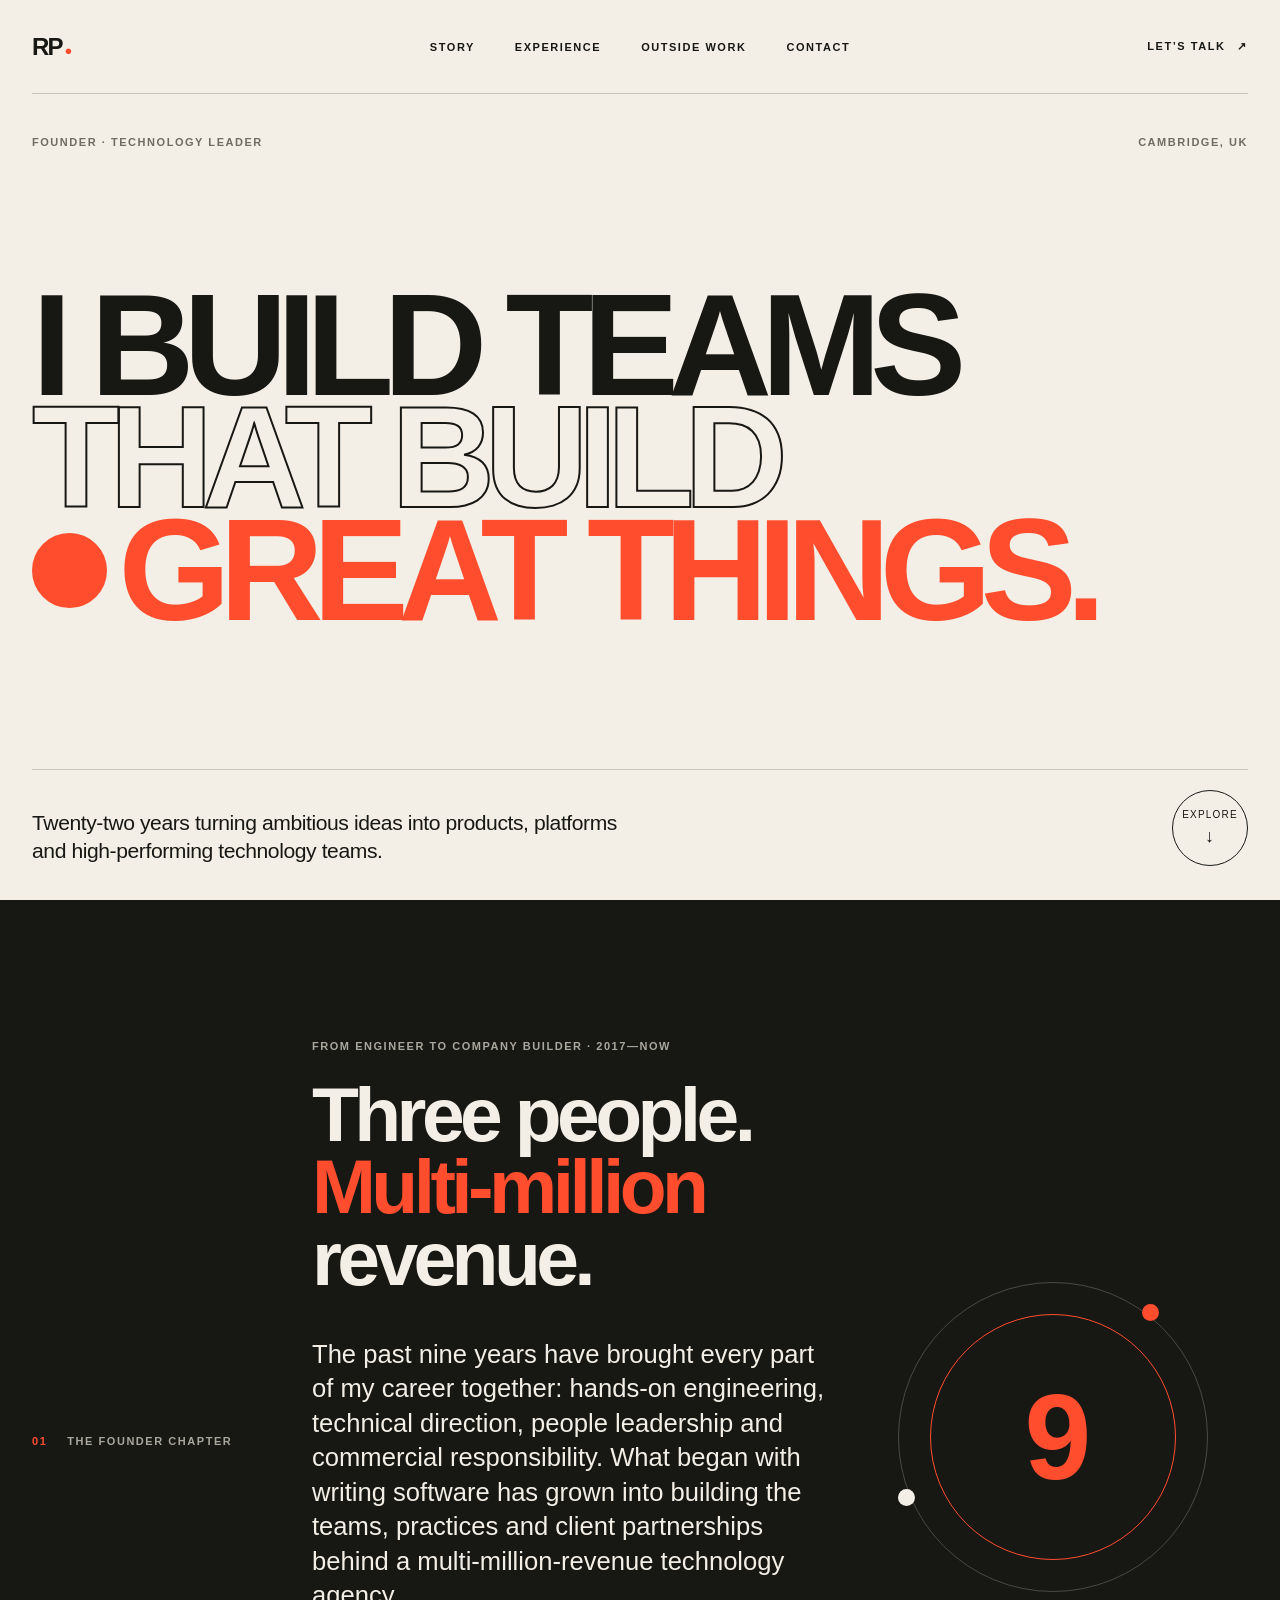
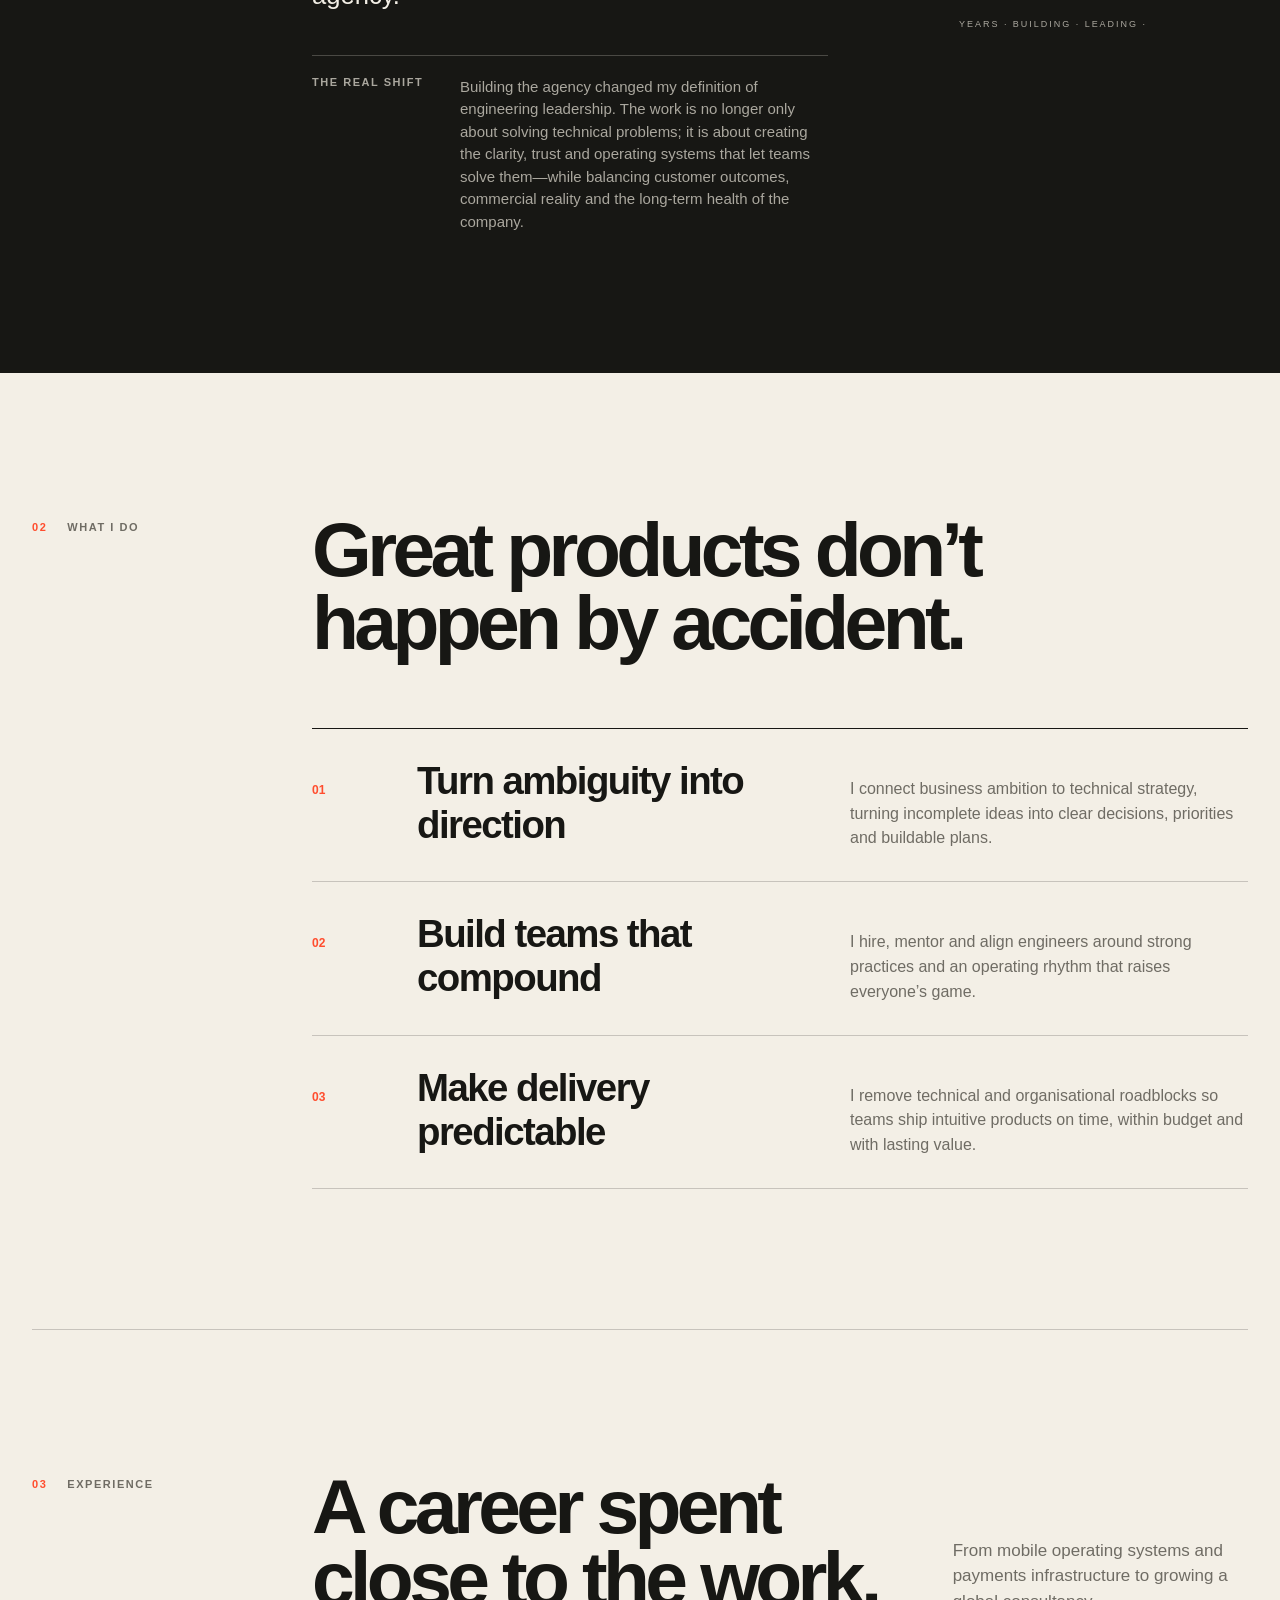
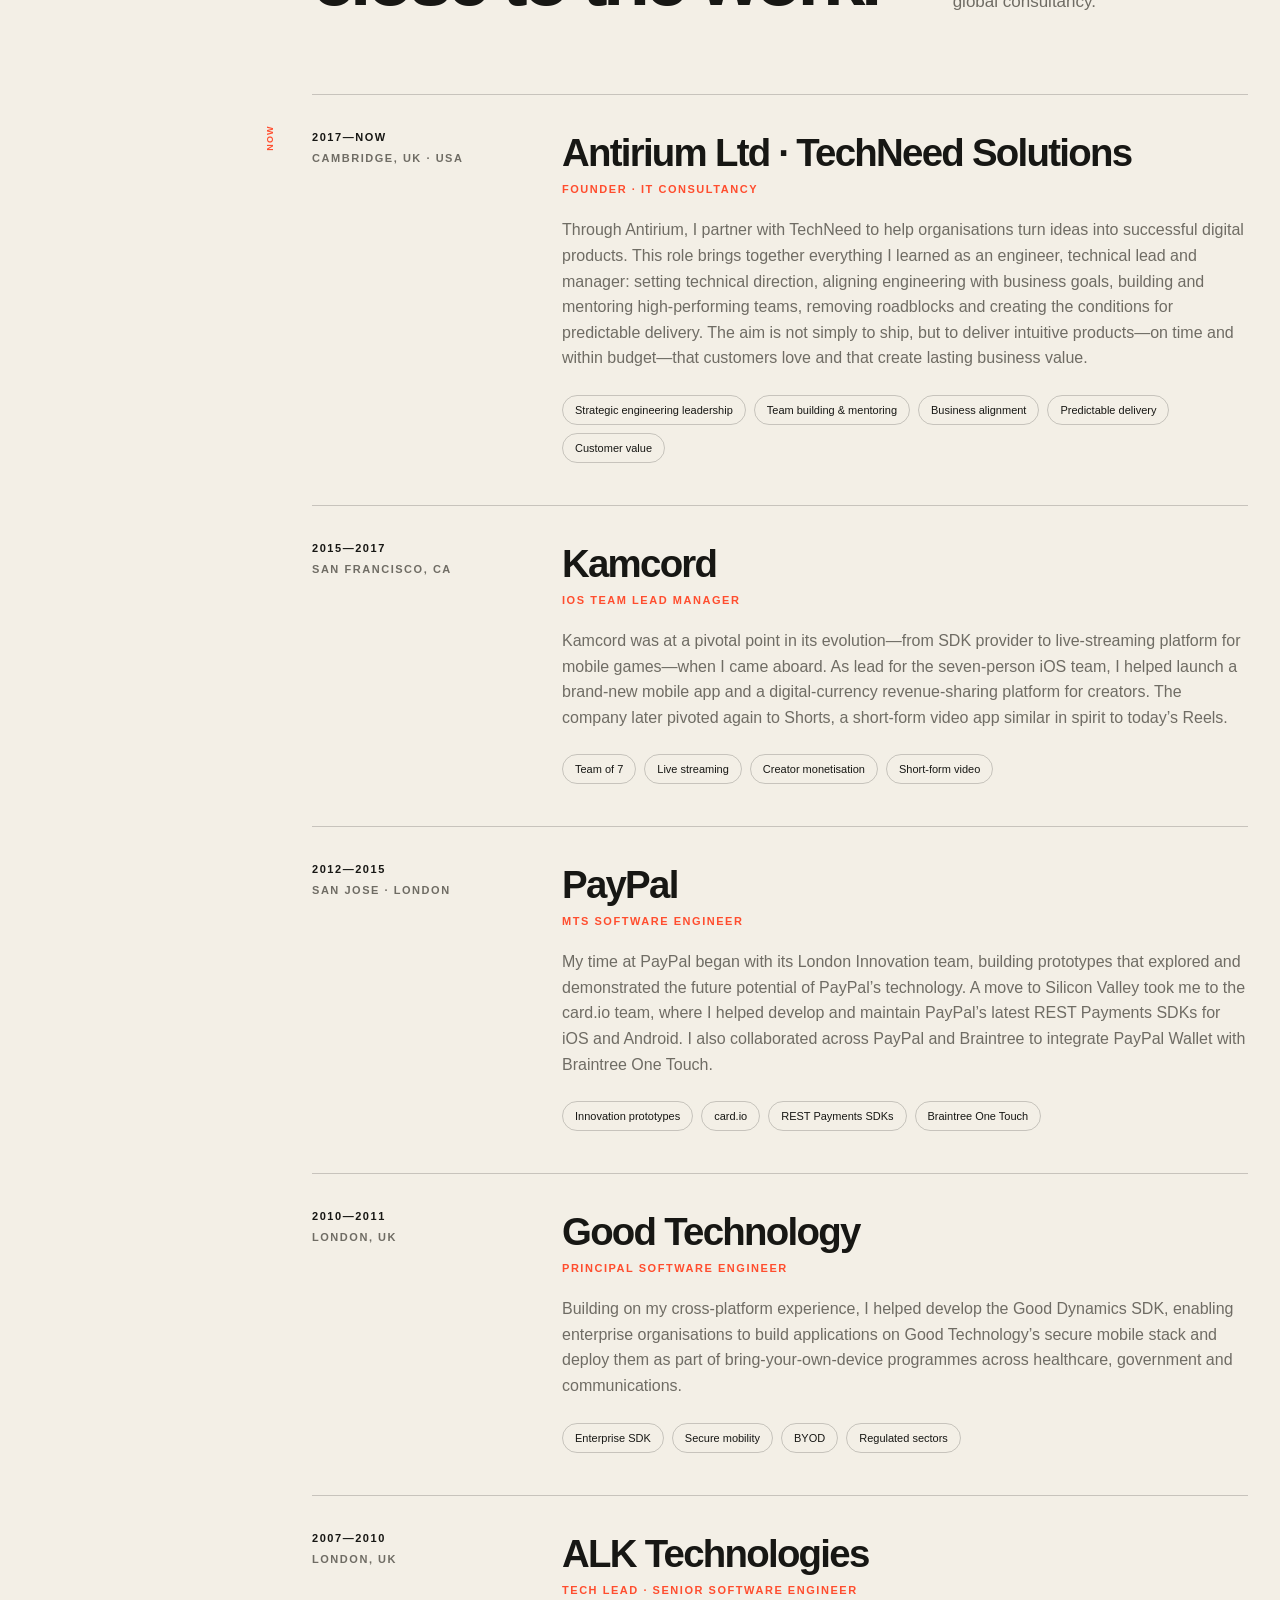
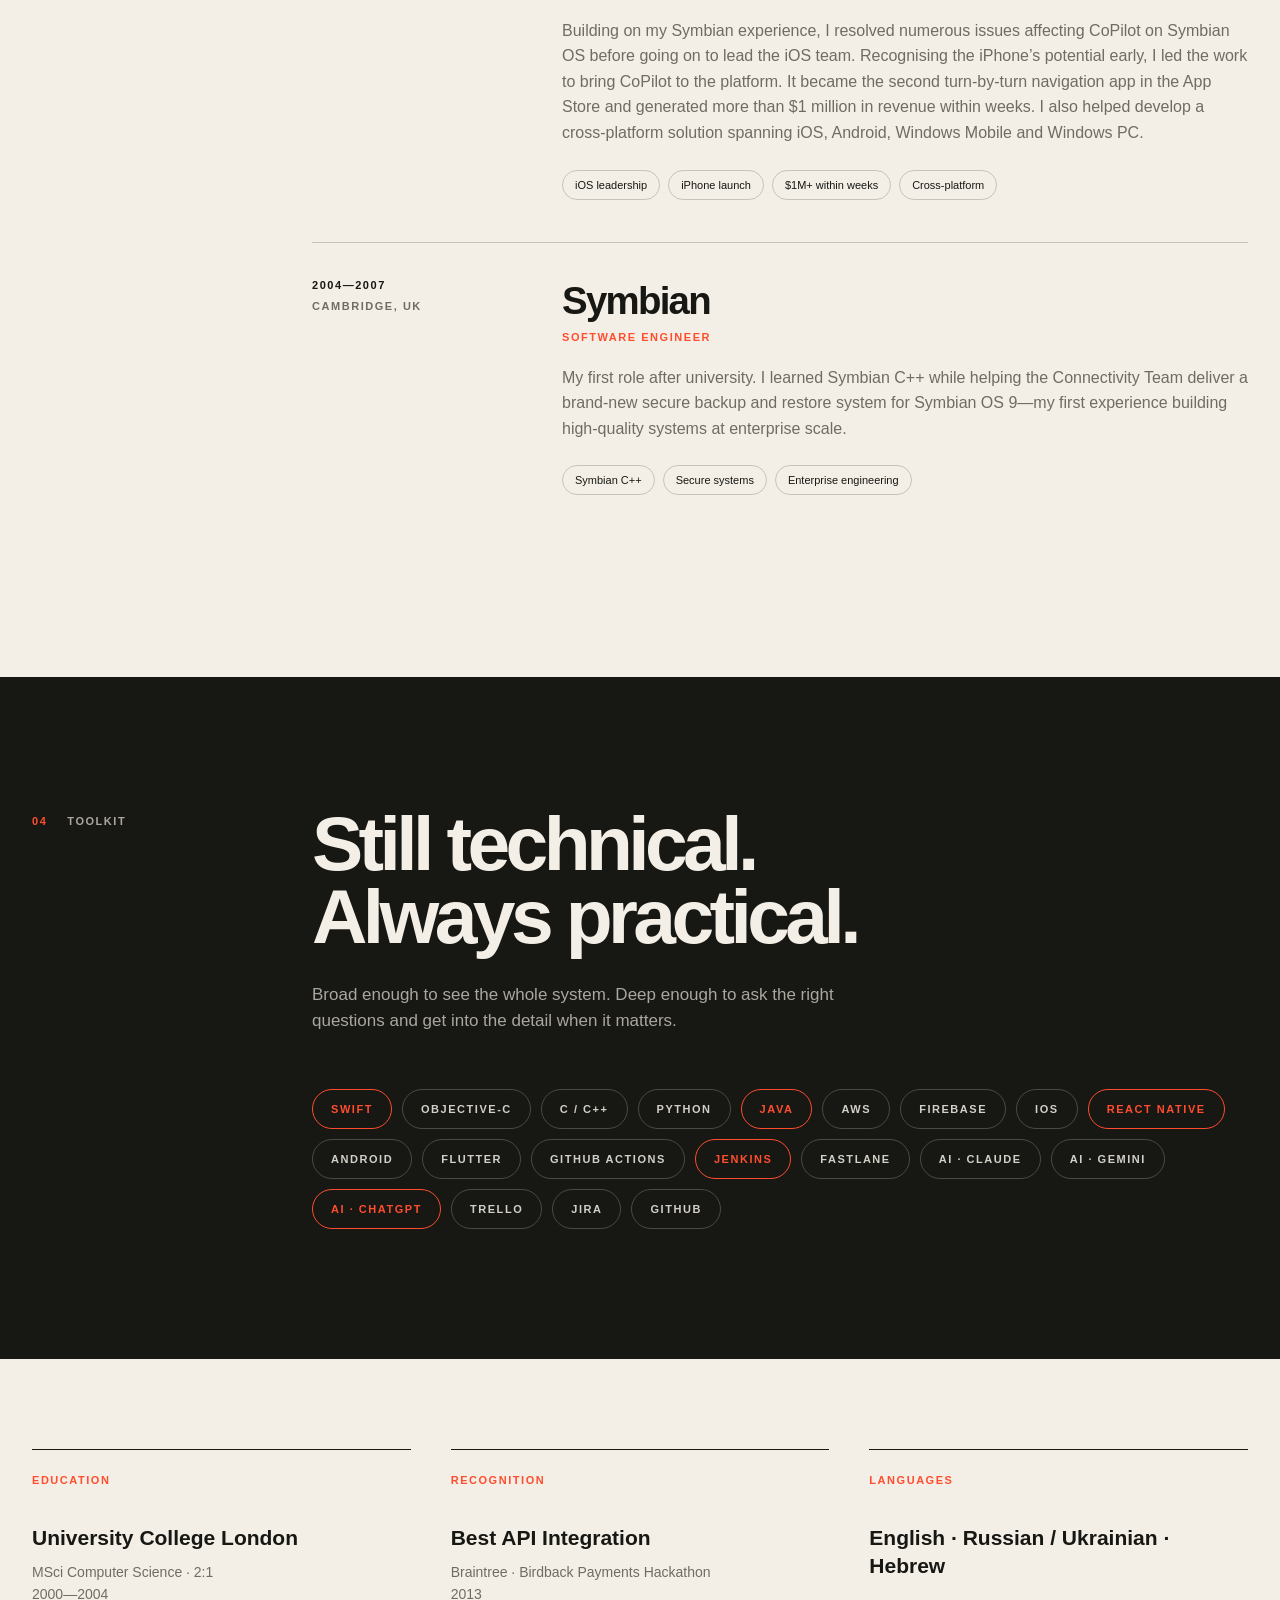
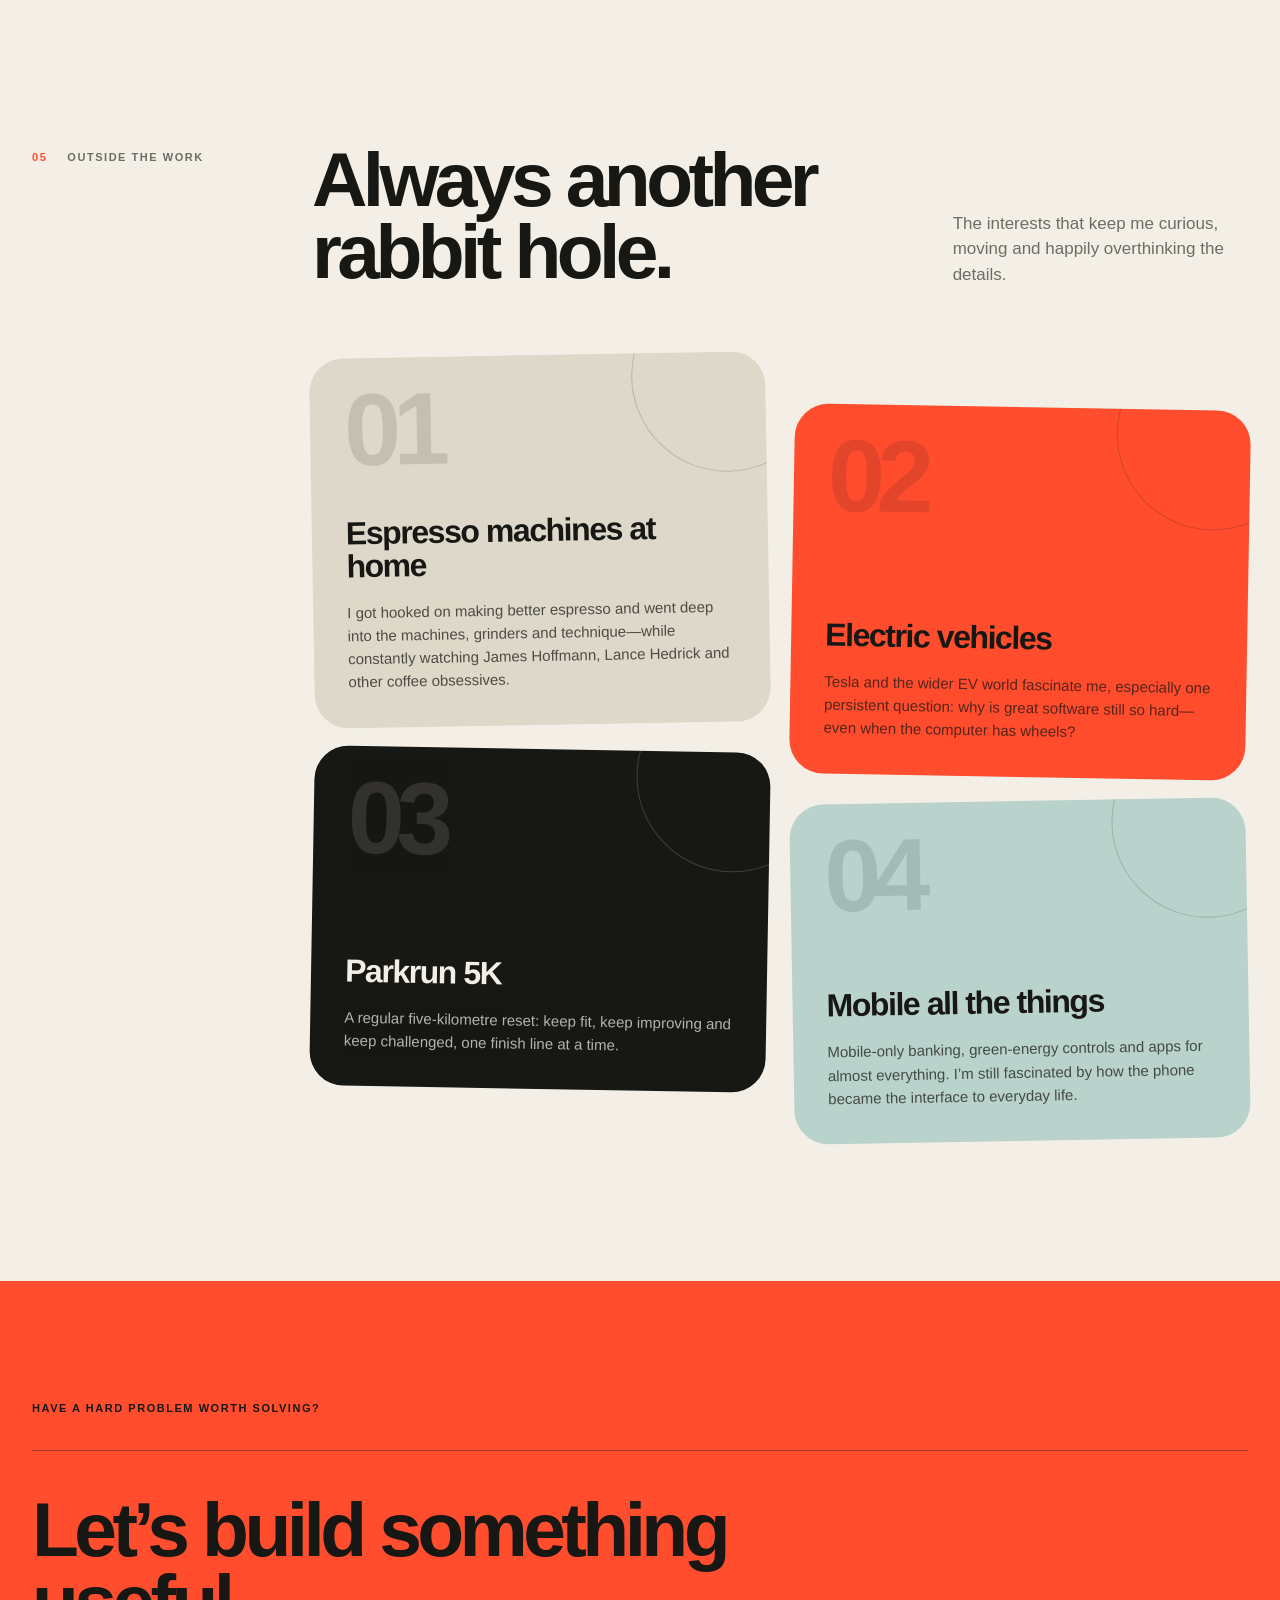
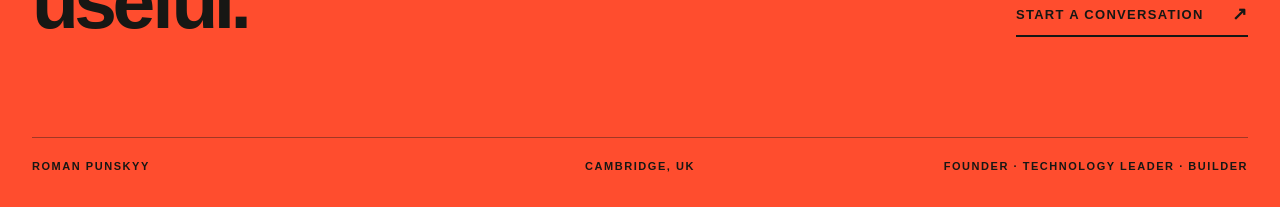
==== index.html @ 97cc9136 "add hobbies" ====
<!DOCTYPE html><html lang="en"><head><meta charSet="utf-8"/><meta name="viewport" content="width=device-width, initial-scale=1"/><link rel="stylesheet" href="./assets/static/chunks/0jys79igw8pg9.css" data-precedence="next"/><link rel="preload" as="script" fetchPriority="low" href="./assets/static/chunks/0mx7f_sekya-b.js"/><script src="./assets/static/chunks/0t2z5hkh7v~~b.js" async=""></script><script src="./assets/static/chunks/07lhk_q6pmm3r.js" async=""></script><script src="./assets/static/chunks/turbopack-12qtzh.kj~xd~.js" async=""></script><script src="./assets/static/chunks/0dbhjjzl8qfwv.js" async=""></script><script src="./assets/static/chunks/11j-yfk1d2wq5.js" async=""></script><meta name="theme-color" content="#f3efe6"/><title>Roman Punskyy — Founder &amp; Technology Leader</title><meta name="description" content="Founder, technology leader and builder with 22 years of experience creating products, platforms and high-performing teams."/><meta property="og:title" content="Roman Punskyy — Founder &amp; Technology Leader"/><meta property="og:description" content="Twenty-two years turning ambitious ideas into products, platforms and high-performing technology teams."/><meta property="og:image" content="https://romanpunskyy.github.io/og.png"/><meta property="og:type" content="website"/><meta name="twitter:card" content="summary_large_image"/><meta name="twitter:title" content="Roman Punskyy — Founder &amp; Technology Leader"/><meta name="twitter:description" content="Founder · Technology leader · Builder"/><meta name="twitter:image" content="https://romanpunskyy.github.io/og.png"/><script src="./assets/static/chunks/03~yq9q893hmn.js" noModule=""></script></head><body><div hidden=""><!--$--><!--/$--></div><main><header class="site-header shell"><a class="wordmark" href="#top" aria-label="Roman Punskyy, home">RP<span>●</span></a><nav aria-label="Main navigation"><a href="#story">Story</a><a href="#experience">Experience</a><a href="#hobbies">Outside work</a><a href="#contact">Contact</a></nav><button class="header-cta" type="button">Let’s talk <span aria-hidden="true">↗</span></button></header><section class="hero shell" id="top"><div class="hero-kicker"><span>Founder · Technology leader</span><span>Cambridge, UK</span></div><h1>I build teams<span class="outline">that build</span><span class="accent-line"><i aria-hidden="true"></i> great things.</span></h1><div class="hero-footer"><p>Twenty-two years turning ambitious ideas into products, platforms and high-performing technology teams.</p><a class="round-link" href="#story" aria-label="Explore my story"><span>Explore</span><b aria-hidden="true">↓</b></a></div></section><section class="founder" id="story"><div class="shell founder-grid"><div class="section-label light"><span>01</span><span>The founder chapter</span></div><div class="founder-copy"><p class="eyebrow">FROM ENGINEER TO COMPANY BUILDER · 2017—NOW</p><h2>Three people.<br/><em>Multi-million</em> revenue.</h2><p class="founder-lede">The past nine years have brought every part of my career together: hands-on engineering, technical direction, people leadership and commercial responsibility. What began with writing software has grown into building the teams, practices and client partnerships behind a multi-million-revenue technology agency.</p><div class="founder-note"><span>The real shift</span><p>Building the agency changed my definition of engineering leadership. The work is no longer only about solving technical problems; it is about creating the clarity, trust and operating systems that let teams solve them—while balancing customer outcomes, commercial reality and the long-term health of the company.</p></div></div><div class="orbit" aria-hidden="true"><span class="orbit-center">9</span><span class="orbit-copy">YEARS · BUILDING · LEADING ·</span></div></div></section><section class="capabilities shell" aria-labelledby="what-i-do"><div class="section-label"><span>02</span><span>What I do</span></div><div><h2 id="what-i-do">Great products don’t happen by accident.</h2><div class="capability-list"><article><span>01</span><h3>Turn ambiguity into direction</h3><p>I connect business ambition to technical strategy, turning incomplete ideas into clear decisions, priorities and buildable plans.</p></article><article><span>02</span><h3>Build teams that compound</h3><p>I hire, mentor and align engineers around strong practices and an operating rhythm that raises everyone’s game.</p></article><article><span>03</span><h3>Make delivery predictable</h3><p>I remove technical and organisational roadblocks so teams ship intuitive products on time, within budget and with lasting value.</p></article></div></div></section><section class="experience shell" id="experience" aria-labelledby="experience-title"><div class="section-label"><span>03</span><span>Experience</span></div><div class="experience-content"><div class="section-heading"><h2 id="experience-title">A career spent close to the work.</h2><p>From mobile operating systems and payments infrastructure to growing a global consultancy.</p></div><div class="timeline"><article class="featured"><div class="job-meta"><span>2017—NOW</span><span>Cambridge, UK · USA</span></div><div class="job-main"><h3>Antirium Ltd · TechNeed Solutions</h3><p class="role">Founder · IT Consultancy</p><p class="summary">Through Antirium, I partner with TechNeed to help organisations turn ideas into successful digital products. This role brings together everything I learned as an engineer, technical lead and manager: setting technical direction, aligning engineering with business goals, building and mentoring high-performing teams, removing roadblocks and creating the conditions for predictable delivery. The aim is not simply to ship, but to deliver intuitive products—on time and within budget—that customers love and that create lasting business value.</p><ul aria-label="Antirium Ltd · TechNeed Solutions focus areas"><li>Strategic engineering leadership</li><li>Team building &amp; mentoring</li><li>Business alignment</li><li>Predictable delivery</li><li>Customer value</li></ul></div></article><article class=""><div class="job-meta"><span>2015—2017</span><span>San Francisco, CA</span></div><div class="job-main"><h3>Kamcord</h3><p class="role">iOS Team Lead Manager</p><p class="summary">Kamcord was at a pivotal point in its evolution—from SDK provider to live-streaming platform for mobile games—when I came aboard. As lead for the seven-person iOS team, I helped launch a brand-new mobile app and a digital-currency revenue-sharing platform for creators. The company later pivoted again to Shorts, a short-form video app similar in spirit to today’s Reels.</p><ul aria-label="Kamcord focus areas"><li>Team of 7</li><li>Live streaming</li><li>Creator monetisation</li><li>Short-form video</li></ul></div></article><article class=""><div class="job-meta"><span>2012—2015</span><span>San Jose · London</span></div><div class="job-main"><h3>PayPal</h3><p class="role">MTS Software Engineer</p><p class="summary">My time at PayPal began with its London Innovation team, building prototypes that explored and demonstrated the future potential of PayPal’s technology. A move to Silicon Valley took me to the card.io team, where I helped develop and maintain PayPal’s latest REST Payments SDKs for iOS and Android. I also collaborated across PayPal and Braintree to integrate PayPal Wallet with Braintree One Touch.</p><ul aria-label="PayPal focus areas"><li>Innovation prototypes</li><li>card.io</li><li>REST Payments SDKs</li><li>Braintree One Touch</li></ul></div></article><article class=""><div class="job-meta"><span>2010—2011</span><span>London, UK</span></div><div class="job-main"><h3>Good Technology</h3><p class="role">Principal Software Engineer</p><p class="summary">Building on my cross-platform experience, I helped develop the Good Dynamics SDK, enabling enterprise organisations to build applications on Good Technology’s secure mobile stack and deploy them as part of bring-your-own-device programmes across healthcare, government and communications.</p><ul aria-label="Good Technology focus areas"><li>Enterprise SDK</li><li>Secure mobility</li><li>BYOD</li><li>Regulated sectors</li></ul></div></article><article class=""><div class="job-meta"><span>2007—2010</span><span>London, UK</span></div><div class="job-main"><h3>ALK Technologies</h3><p class="role">Tech Lead · Senior Software Engineer</p><p class="summary">Building on my Symbian experience, I resolved numerous issues affecting CoPilot on Symbian OS before going on to lead the iOS team. Recognising the iPhone’s potential early, I led the work to bring CoPilot to the platform. It became the second turn-by-turn navigation app in the App Store and generated more than $1 million in revenue within weeks. I also helped develop a cross-platform solution spanning iOS, Android, Windows Mobile and Windows PC.</p><ul aria-label="ALK Technologies focus areas"><li>iOS leadership</li><li>iPhone launch</li><li>$1M+ within weeks</li><li>Cross-platform</li></ul></div></article><article class=""><div class="job-meta"><span>2004—2007</span><span>Cambridge, UK</span></div><div class="job-main"><h3>Symbian</h3><p class="role">Software Engineer</p><p class="summary">My first role after university. I learned Symbian C++ while helping the Connectivity Team deliver a brand-new secure backup and restore system for Symbian OS 9—my first experience building high-quality systems at enterprise scale.</p><ul aria-label="Symbian focus areas"><li>Symbian C++</li><li>Secure systems</li><li>Enterprise engineering</li></ul></div></article></div></div></section><section class="toolkit"><div class="shell toolkit-grid"><div class="section-label light"><span>04</span><span>Toolkit</span></div><div><h2>Still technical.<br/>Always practical.</h2><p>Broad enough to see the whole system. Deep enough to ask the right questions and get into the detail when it matters.</p><ul class="stack-list" aria-label="Technical skills"><li>Swift</li><li>Objective-C</li><li>C / C++</li><li>Python</li><li>Java</li><li>AWS</li><li>Firebase</li><li>iOS</li><li>React Native</li><li>Android</li><li>Flutter</li><li>GitHub Actions</li><li>Jenkins</li><li>Fastlane</li><li>AI · Claude</li><li>AI · Gemini</li><li>AI · ChatGPT</li><li>Trello</li><li>Jira</li><li>GitHub</li></ul></div></div></section><section class="details shell"><div><span class="detail-label">Education</span><h3>University College London</h3><p>MSci Computer Science · 2:1</p><p>2000—2004</p></div><div><span class="detail-label">Recognition</span><h3>Best API Integration</h3><p>Braintree · Birdback Payments Hackathon</p><p>2013</p></div><div><span class="detail-label">Languages</span><h3>English · Russian / Ukrainian · Hebrew</h3></div></section><section class="hobbies shell" id="hobbies" aria-labelledby="hobbies-title"><div class="section-label"><span>05</span><span>Outside the work</span></div><div><div class="hobbies-heading"><h2 id="hobbies-title">Always another rabbit hole.</h2><p>The interests that keep me curious, moving and happily overthinking the details.</p></div><div class="hobbies-deck"><article class="hobby-card"><span class="hobby-number">01</span><div><h3>Espresso machines at home</h3><p>I got hooked on making better espresso and went deep into the machines, grinders and technique—while constantly watching James Hoffmann, Lance Hedrick and other coffee obsessives.</p></div></article><article class="hobby-card"><span class="hobby-number">02</span><div><h3>Electric vehicles</h3><p>Tesla and the wider EV world fascinate me, especially one persistent question: why is great software still so hard—even when the computer has wheels?</p></div></article><article class="hobby-card"><span class="hobby-number">03</span><div><h3>Parkrun 5K</h3><p>A regular five-kilometre reset: keep fit, keep improving and keep challenged, one finish line at a time.</p></div></article><article class="hobby-card"><span class="hobby-number">04</span><div><h3>Mobile all the things</h3><p>Mobile-only banking, green-energy controls and apps for almost everything. I’m still fascinated by how the phone became the interface to everyday life.</p></div></article></div></div></section><footer id="contact"><div class="shell footer-inner"><p class="eyebrow">HAVE A HARD PROBLEM WORTH SOLVING?</p><div class="footer-contact"><h2>Let’s build something useful.</h2><button class="footer-cta" type="button">Start a conversation <span aria-hidden="true">↗</span></button></div><div class="footer-bottom"><span>Roman Punskyy</span><span>Cambridge, UK</span><span>Founder · Technology Leader · Builder</span></div></div></footer></main><!--$--><!--/$--><script src="./assets/static/chunks/0mx7f_sekya-b.js" id="_R_" async=""></script><script>(self.__next_f=self.__next_f||[]).push([0])</script><script>self.__next_f.push([1,"1:\"$Sreact.fragment\"\n2:I[39756,[\"./assets/static/chunks/0dbhjjzl8qfwv.js\"],\"default\"]\n3:I[37457,[\"./assets/static/chunks/0dbhjjzl8qfwv.js\"],\"default\"]\n4:I[71451,[\"./assets/static/chunks/0dbhjjzl8qfwv.js\",\"./assets/static/chunks/11j-yfk1d2wq5.js\"],\"ContactButton\"]\nf:I[68027,[\"./assets/static/chunks/0dbhjjzl8qfwv.js\"],\"default\",1]\n:HL[\"./assets/static/chunks/0jys79igw8pg9.css\",\"style\"]\n"])</script><script>self.__next_f.push([1,"0:{\"P\":null,\"c\":[\"\",\"\"],\"q\":\"\",\"i\":false,\"f\":[[[\"\",{\"children\":[\"__PAGE__\",{}]},\"$undefined\",\"$undefined\",16],[[\"$\",\"$1\",\"c\",{\"children\":[[[\"$\",\"link\",\"0\",{\"rel\":\"stylesheet\",\"href\":\"./assets/static/chunks/0jys79igw8pg9.css\",\"precedence\":\"next\",\"crossOrigin\":\"$undefined\",\"nonce\":\"$undefined\"}],[\"$\",\"script\",\"script-0\",{\"src\":\"./assets/static/chunks/0dbhjjzl8qfwv.js\",\"async\":true,\"nonce\":\"$undefined\"}]],[\"$\",\"html\",null,{\"lang\":\"en\",\"children\":[\"$\",\"body\",null,{\"children\":[\"$\",\"$L2\",null,{\"parallelRouterKey\":\"children\",\"error\":\"$undefined\",\"errorStyles\":\"$undefined\",\"errorScripts\":\"$undefined\",\"template\":[\"$\",\"$L3\",null,{}],\"templateStyles\":\"$undefined\",\"templateScripts\":\"$undefined\",\"notFound\":[[[\"$\",\"title\",null,{\"children\":\"404: This page could not be found.\"}],[\"$\",\"div\",null,{\"style\":{\"fontFamily\":\"system-ui,\\\"Segoe UI\\\",Roboto,Helvetica,Arial,sans-serif,\\\"Apple Color Emoji\\\",\\\"Segoe UI Emoji\\\"\",\"height\":\"100vh\",\"textAlign\":\"center\",\"display\":\"flex\",\"flexDirection\":\"column\",\"alignItems\":\"center\",\"justifyContent\":\"center\"},\"children\":[\"$\",\"div\",null,{\"children\":[[\"$\",\"style\",null,{\"dangerouslySetInnerHTML\":{\"__html\":\"body{color:#000;background:#fff;margin:0}.next-error-h1{border-right:1px solid rgba(0,0,0,.3)}@media (prefers-color-scheme:dark){body{color:#fff;background:#000}.next-error-h1{border-right:1px solid rgba(255,255,255,.3)}}\"}}],[\"$\",\"h1\",null,{\"className\":\"next-error-h1\",\"style\":{\"display\":\"inline-block\",\"margin\":\"0 20px 0 0\",\"padding\":\"0 23px 0 0\",\"fontSize\":24,\"fontWeight\":500,\"verticalAlign\":\"top\",\"lineHeight\":\"49px\"},\"children\":404}],[\"$\",\"div\",null,{\"style\":{\"display\":\"inline-block\"},\"children\":[\"$\",\"h2\",null,{\"style\":{\"fontSize\":14,\"fontWeight\":400,\"lineHeight\":\"49px\",\"margin\":0},\"children\":\"This page could not be found.\"}]}]]}]}]],[]],\"forbidden\":\"$undefined\",\"unauthorized\":\"$undefined\"}]}]}]]}],{\"children\":[[\"$\",\"$1\",\"c\",{\"children\":[[\"$\",\"main\",null,{\"children\":[[\"$\",\"header\",null,{\"className\":\"site-header shell\",\"children\":[[\"$\",\"a\",null,{\"className\":\"wordmark\",\"href\":\"#top\",\"aria-label\":\"Roman Punskyy, home\",\"children\":[\"RP\",[\"$\",\"span\",null,{\"children\":\"●\"}]]}],[\"$\",\"nav\",null,{\"aria-label\":\"Main navigation\",\"children\":[[\"$\",\"a\",null,{\"href\":\"#story\",\"children\":\"Story\"}],[\"$\",\"a\",null,{\"href\":\"#experience\",\"children\":\"Experience\"}],[\"$\",\"a\",null,{\"href\":\"#hobbies\",\"children\":\"Outside work\"}],[\"$\",\"a\",null,{\"href\":\"#contact\",\"children\":\"Contact\"}]]}],[\"$\",\"$L4\",null,{\"className\":\"header-cta\",\"children\":[\"Let’s talk \",[\"$\",\"span\",null,{\"aria-hidden\":\"true\",\"children\":\"↗\"}]]}]]}],[\"$\",\"section\",null,{\"className\":\"hero shell\",\"id\":\"top\",\"children\":[[\"$\",\"div\",null,{\"className\":\"hero-kicker\",\"children\":[[\"$\",\"span\",null,{\"children\":\"Founder · Technology leader\"}],[\"$\",\"span\",null,{\"children\":\"Cambridge, UK\"}]]}],[\"$\",\"h1\",null,{\"children\":[\"I build teams\",[\"$\",\"span\",null,{\"className\":\"outline\",\"children\":\"that build\"}],[\"$\",\"span\",null,{\"className\":\"accent-line\",\"children\":[[\"$\",\"i\",null,{\"aria-hidden\":\"true\"}],\" great things.\"]}]]}],[\"$\",\"div\",null,{\"className\":\"hero-footer\",\"children\":[[\"$\",\"p\",null,{\"children\":\"Twenty-two years turning ambitious ideas into products, platforms and high-performing technology teams.\"}],[\"$\",\"a\",null,{\"className\":\"round-link\",\"href\":\"#story\",\"aria-label\":\"Explore my story\",\"children\":[[\"$\",\"span\",null,{\"children\":\"Explore\"}],[\"$\",\"b\",null,{\"aria-hidden\":\"true\",\"children\":\"↓\"}]]}]]}]]}],[\"$\",\"section\",null,{\"className\":\"founder\",\"id\":\"story\",\"children\":[\"$\",\"div\",null,{\"className\":\"shell founder-grid\",\"children\":[[\"$\",\"div\",null,{\"className\":\"section-label light\",\"children\":[[\"$\",\"span\",null,{\"children\":\"01\"}],[\"$\",\"span\",null,{\"children\":\"The founder chapter\"}]]}],[\"$\",\"div\",null,{\"className\":\"founder-copy\",\"children\":[[\"$\",\"p\",null,{\"className\":\"eyebrow\",\"children\":\"FROM ENGINEER TO COMPANY BUILDER · 2017—NOW\"}],[\"$\",\"h2\",null,{\"children\":[\"Three people.\",[\"$\",\"br\",null,{}],[\"$\",\"em\",null,{\"children\":\"Multi-million\"}],\" revenue.\"]}],[\"$\",\"p\",null,{\"className\":\"founder-lede\",\"children\":\"The past nine years have brought every part of my career together: hands-on engineering, technical direction, people leadership and commercial responsibility. What began with writing software has grown into building the teams, practices and client partnerships behind a multi-million-revenue technology agency.\"}],[\"$\",\"div\",null,{\"className\":\"founder-note\",\"children\":[[\"$\",\"span\",null,{\"children\":\"The real shift\"}],[\"$\",\"p\",null,{\"children\":\"Building the agency changed my definition of engineering leadership. The work is no longer only about solving technical problems; it is about creating the clarity, trust and operating systems that let teams solve them—while balancing customer outcomes, commercial reality and the long-term health of the company.\"}]]}]]}],\"$L5\"]}]}],\"$L6\",\"$L7\",\"$L8\",\"$L9\",\"$La\",\"$Lb\"]}],[\"$Lc\"],\"$Ld\"]}],{},null,false,null]},null,false,null],\"$Le\",false]],\"m\":\"$undefined\",\"G\":[\"$f\",[\"$L10\"]],\"S\":true,\"h\":null,\"s\":\"$undefined\",\"l\":\"$undefined\",\"p\":\"$undefined\",\"d\":\"$undefined\",\"b\":\"fvP_speFevrloqCU4H8g-\"}\n"])</script><script>self.__next_f.push([1,"15:I[97367,[\"./assets/static/chunks/0dbhjjzl8qfwv.js\"],\"OutletBoundary\"]\n16:\"$Sreact.suspense\"\n18:I[97367,[\"./assets/static/chunks/0dbhjjzl8qfwv.js\"],\"ViewportBoundary\"]\n1a:I[97367,[\"./assets/static/chunks/0dbhjjzl8qfwv.js\"],\"MetadataBoundary\"]\n5:[\"$\",\"div\",null,{\"className\":\"orbit\",\"aria-hidden\":\"true\",\"children\":[[\"$\",\"span\",null,{\"className\":\"orbit-center\",\"children\":\"9\"}],[\"$\",\"span\",null,{\"className\":\"orbit-copy\",\"children\":\"YEARS · BUILDING · LEADING ·\"}]]}]\n6:[\"$\",\"section\",null,{\"className\":\"capabilities shell\",\"aria-labelledby\":\"what-i-do\",\"children\":[[\"$\",\"div\",null,{\"className\":\"section-label\",\"children\":[[\"$\",\"span\",null,{\"children\":\"02\"}],[\"$\",\"span\",null,{\"children\":\"What I do\"}]]}],[\"$\",\"div\",null,{\"children\":[[\"$\",\"h2\",null,{\"id\":\"what-i-do\",\"children\":\"Great products don’t happen by accident.\"}],[\"$\",\"div\",null,{\"className\":\"capability-list\",\"children\":[[\"$\",\"article\",\"01\",{\"children\":[[\"$\",\"span\",null,{\"children\":\"01\"}],[\"$\",\"h3\",null,{\"children\":\"Turn ambiguity into direction\"}],[\"$\",\"p\",null,{\"children\":\"I connect business ambition to technical strategy, turning incomplete ideas into clear decisions, priorities and buildable plans.\"}]]}],[\"$\",\"article\",\"02\",{\"children\":[[\"$\",\"span\",null,{\"children\":\"02\"}],[\"$\",\"h3\",null,{\"children\":\"Build teams that compound\"}],[\"$\",\"p\",null,{\"children\":\"I hire, mentor and align engineers around strong practices and an operating rhythm that raises everyone’s game.\"}]]}],[\"$\",\"article\",\"03\",{\"children\":[[\"$\",\"span\",null,{\"children\":\"03\"}],[\"$\",\"h3\",null,{\"children\":\"Make delivery predictable\"}],[\"$\",\"p\",null,{\"children\":\"I remove technical and organisational roadblocks so teams ship intuitive products on time, within budget and with lasting value.\"}]]}]]}]]}]]}]\n"])</script><script>self.__next_f.push([1,"7:[\"$\",\"section\",null,{\"className\":\"experience shell\",\"id\":\"experience\",\"aria-labelledby\":\"experience-title\",\"children\":[[\"$\",\"div\",null,{\"className\":\"section-label\",\"children\":[[\"$\",\"span\",null,{\"children\":\"03\"}],[\"$\",\"span\",null,{\"children\":\"Experience\"}]]}],[\"$\",\"div\",null,{\"className\":\"experience-content\",\"children\":[[\"$\",\"div\",null,{\"className\":\"section-heading\",\"children\":[[\"$\",\"h2\",null,{\"id\":\"experience-title\",\"children\":\"A career spent close to the work.\"}],[\"$\",\"p\",null,{\"children\":\"From mobile operating systems and payments infrastructure to growing a global consultancy.\"}]]}],[\"$\",\"div\",null,{\"className\":\"timeline\",\"children\":[[\"$\",\"article\",\"Antirium Ltd · TechNeed Solutions\",{\"className\":\"featured\",\"children\":[[\"$\",\"div\",null,{\"className\":\"job-meta\",\"children\":[[\"$\",\"span\",null,{\"children\":\"2017—NOW\"}],[\"$\",\"span\",null,{\"children\":\"Cambridge, UK · USA\"}]]}],[\"$\",\"div\",null,{\"className\":\"job-main\",\"children\":[[\"$\",\"h3\",null,{\"children\":\"Antirium Ltd · TechNeed Solutions\"}],[\"$\",\"p\",null,{\"className\":\"role\",\"children\":\"Founder · IT Consultancy\"}],[\"$\",\"p\",null,{\"className\":\"summary\",\"children\":\"Through Antirium, I partner with TechNeed to help organisations turn ideas into successful digital products. This role brings together everything I learned as an engineer, technical lead and manager: setting technical direction, aligning engineering with business goals, building and mentoring high-performing teams, removing roadblocks and creating the conditions for predictable delivery. The aim is not simply to ship, but to deliver intuitive products—on time and within budget—that customers love and that create lasting business value.\"}],[\"$\",\"ul\",null,{\"aria-label\":\"Antirium Ltd · TechNeed Solutions focus areas\",\"children\":[[\"$\",\"li\",\"Strategic engineering leadership\",{\"children\":\"Strategic engineering leadership\"}],[\"$\",\"li\",\"Team building \u0026 mentoring\",{\"children\":\"Team building \u0026 mentoring\"}],[\"$\",\"li\",\"Business alignment\",{\"children\":\"Business alignment\"}],[\"$\",\"li\",\"Predictable delivery\",{\"children\":\"Predictable delivery\"}],[\"$\",\"li\",\"Customer value\",{\"children\":\"Customer value\"}]]}]]}]]}],[\"$\",\"article\",\"Kamcord\",{\"className\":\"\",\"children\":[[\"$\",\"div\",null,{\"className\":\"job-meta\",\"children\":[[\"$\",\"span\",null,{\"children\":\"2015—2017\"}],[\"$\",\"span\",null,{\"children\":\"San Francisco, CA\"}]]}],[\"$\",\"div\",null,{\"className\":\"job-main\",\"children\":[[\"$\",\"h3\",null,{\"children\":\"Kamcord\"}],[\"$\",\"p\",null,{\"className\":\"role\",\"children\":\"iOS Team Lead Manager\"}],[\"$\",\"p\",null,{\"className\":\"summary\",\"children\":\"Kamcord was at a pivotal point in its evolution—from SDK provider to live-streaming platform for mobile games—when I came aboard. As lead for the seven-person iOS team, I helped launch a brand-new mobile app and a digital-currency revenue-sharing platform for creators. The company later pivoted again to Shorts, a short-form video app similar in spirit to today’s Reels.\"}],[\"$\",\"ul\",null,{\"aria-label\":\"Kamcord focus areas\",\"children\":[[\"$\",\"li\",\"Team of 7\",{\"children\":\"Team of 7\"}],[\"$\",\"li\",\"Live streaming\",{\"children\":\"Live streaming\"}],[\"$\",\"li\",\"Creator monetisation\",{\"children\":\"Creator monetisation\"}],[\"$\",\"li\",\"Short-form video\",{\"children\":\"Short-form video\"}]]}]]}]]}],[\"$\",\"article\",\"PayPal\",{\"className\":\"\",\"children\":[[\"$\",\"div\",null,{\"className\":\"job-meta\",\"children\":[[\"$\",\"span\",null,{\"children\":\"2012—2015\"}],[\"$\",\"span\",null,{\"children\":\"San Jose · London\"}]]}],[\"$\",\"div\",null,{\"className\":\"job-main\",\"children\":[[\"$\",\"h3\",null,{\"children\":\"PayPal\"}],[\"$\",\"p\",null,{\"className\":\"role\",\"children\":\"MTS Software Engineer\"}],[\"$\",\"p\",null,{\"className\":\"summary\",\"children\":\"My time at PayPal began with its London Innovation team, building prototypes that explored and demonstrated the future potential of PayPal’s technology. A move to Silicon Valley took me to the card.io team, where I helped develop and maintain PayPal’s latest REST Payments SDKs for iOS and Android. I also collaborated across PayPal and Braintree to integrate PayPal Wallet with Braintree One Touch.\"}],\"$L11\"]}]]}],\"$L12\",\"$L13\",\"$L14\"]}]]}]]}]\n"])</script><script>self.__next_f.push([1,"8:[\"$\",\"section\",null,{\"className\":\"toolkit\",\"children\":[\"$\",\"div\",null,{\"className\":\"shell toolkit-grid\",\"children\":[[\"$\",\"div\",null,{\"className\":\"section-label light\",\"children\":[[\"$\",\"span\",null,{\"children\":\"04\"}],[\"$\",\"span\",null,{\"children\":\"Toolkit\"}]]}],[\"$\",\"div\",null,{\"children\":[[\"$\",\"h2\",null,{\"children\":[\"Still technical.\",[\"$\",\"br\",null,{}],\"Always practical.\"]}],[\"$\",\"p\",null,{\"children\":\"Broad enough to see the whole system. Deep enough to ask the right questions and get into the detail when it matters.\"}],[\"$\",\"ul\",null,{\"className\":\"stack-list\",\"aria-label\":\"Technical skills\",\"children\":[[\"$\",\"li\",\"Swift\",{\"children\":\"Swift\"}],[\"$\",\"li\",\"Objective-C\",{\"children\":\"Objective-C\"}],[\"$\",\"li\",\"C / C++\",{\"children\":\"C / C++\"}],[\"$\",\"li\",\"Python\",{\"children\":\"Python\"}],[\"$\",\"li\",\"Java\",{\"children\":\"Java\"}],[\"$\",\"li\",\"AWS\",{\"children\":\"AWS\"}],[\"$\",\"li\",\"Firebase\",{\"children\":\"Firebase\"}],[\"$\",\"li\",\"iOS\",{\"children\":\"iOS\"}],[\"$\",\"li\",\"React Native\",{\"children\":\"React Native\"}],[\"$\",\"li\",\"Android\",{\"children\":\"Android\"}],[\"$\",\"li\",\"Flutter\",{\"children\":\"Flutter\"}],[\"$\",\"li\",\"GitHub Actions\",{\"children\":\"GitHub Actions\"}],[\"$\",\"li\",\"Jenkins\",{\"children\":\"Jenkins\"}],[\"$\",\"li\",\"Fastlane\",{\"children\":\"Fastlane\"}],[\"$\",\"li\",\"AI · Claude\",{\"children\":\"AI · Claude\"}],[\"$\",\"li\",\"AI · Gemini\",{\"children\":\"AI · Gemini\"}],[\"$\",\"li\",\"AI · ChatGPT\",{\"children\":\"AI · ChatGPT\"}],[\"$\",\"li\",\"Trello\",{\"children\":\"Trello\"}],[\"$\",\"li\",\"Jira\",{\"children\":\"Jira\"}],[\"$\",\"li\",\"GitHub\",{\"children\":\"GitHub\"}]]}]]}]]}]}]\n"])</script><script>self.__next_f.push([1,"9:[\"$\",\"section\",null,{\"className\":\"details shell\",\"children\":[[\"$\",\"div\",null,{\"children\":[[\"$\",\"span\",null,{\"className\":\"detail-label\",\"children\":\"Education\"}],[\"$\",\"h3\",null,{\"children\":\"University College London\"}],[\"$\",\"p\",null,{\"children\":\"MSci Computer Science · 2:1\"}],[\"$\",\"p\",null,{\"children\":\"2000—2004\"}]]}],[\"$\",\"div\",null,{\"children\":[[\"$\",\"span\",null,{\"className\":\"detail-label\",\"children\":\"Recognition\"}],[\"$\",\"h3\",null,{\"children\":\"Best API Integration\"}],[\"$\",\"p\",null,{\"children\":\"Braintree · Birdback Payments Hackathon\"}],[\"$\",\"p\",null,{\"children\":\"2013\"}]]}],[\"$\",\"div\",null,{\"children\":[[\"$\",\"span\",null,{\"className\":\"detail-label\",\"children\":\"Languages\"}],[\"$\",\"h3\",null,{\"children\":\"English · Russian / Ukrainian · Hebrew\"}]]}]]}]\n"])</script><script>self.__next_f.push([1,"a:[\"$\",\"section\",null,{\"className\":\"hobbies shell\",\"id\":\"hobbies\",\"aria-labelledby\":\"hobbies-title\",\"children\":[[\"$\",\"div\",null,{\"className\":\"section-label\",\"children\":[[\"$\",\"span\",null,{\"children\":\"05\"}],[\"$\",\"span\",null,{\"children\":\"Outside the work\"}]]}],[\"$\",\"div\",null,{\"children\":[[\"$\",\"div\",null,{\"className\":\"hobbies-heading\",\"children\":[[\"$\",\"h2\",null,{\"id\":\"hobbies-title\",\"children\":\"Always another rabbit hole.\"}],[\"$\",\"p\",null,{\"children\":\"The interests that keep me curious, moving and happily overthinking the details.\"}]]}],[\"$\",\"div\",null,{\"className\":\"hobbies-deck\",\"children\":[[\"$\",\"article\",\"01\",{\"className\":\"hobby-card\",\"children\":[[\"$\",\"span\",null,{\"className\":\"hobby-number\",\"children\":\"01\"}],[\"$\",\"div\",null,{\"children\":[[\"$\",\"h3\",null,{\"children\":\"Espresso machines at home\"}],[\"$\",\"p\",null,{\"children\":\"I got hooked on making better espresso and went deep into the machines, grinders and technique—while constantly watching James Hoffmann, Lance Hedrick and other coffee obsessives.\"}]]}]]}],[\"$\",\"article\",\"02\",{\"className\":\"hobby-card\",\"children\":[[\"$\",\"span\",null,{\"className\":\"hobby-number\",\"children\":\"02\"}],[\"$\",\"div\",null,{\"children\":[[\"$\",\"h3\",null,{\"children\":\"Electric vehicles\"}],[\"$\",\"p\",null,{\"children\":\"Tesla and the wider EV world fascinate me, especially one persistent question: why is great software still so hard—even when the computer has wheels?\"}]]}]]}],[\"$\",\"article\",\"03\",{\"className\":\"hobby-card\",\"children\":[[\"$\",\"span\",null,{\"className\":\"hobby-number\",\"children\":\"03\"}],[\"$\",\"div\",null,{\"children\":[[\"$\",\"h3\",null,{\"children\":\"Parkrun 5K\"}],[\"$\",\"p\",null,{\"children\":\"A regular five-kilometre reset: keep fit, keep improving and keep challenged, one finish line at a time.\"}]]}]]}],[\"$\",\"article\",\"04\",{\"className\":\"hobby-card\",\"children\":[[\"$\",\"span\",null,{\"className\":\"hobby-number\",\"children\":\"04\"}],[\"$\",\"div\",null,{\"children\":[[\"$\",\"h3\",null,{\"children\":\"Mobile all the things\"}],[\"$\",\"p\",null,{\"children\":\"Mobile-only banking, green-energy controls and apps for almost everything. I’m still fascinated by how the phone became the interface to everyday life.\"}]]}]]}]]}]]}]]}]\n"])</script><script>self.__next_f.push([1,"b:[\"$\",\"footer\",null,{\"id\":\"contact\",\"children\":[\"$\",\"div\",null,{\"className\":\"shell footer-inner\",\"children\":[[\"$\",\"p\",null,{\"className\":\"eyebrow\",\"children\":\"HAVE A HARD PROBLEM WORTH SOLVING?\"}],[\"$\",\"div\",null,{\"className\":\"footer-contact\",\"children\":[[\"$\",\"h2\",null,{\"children\":\"Let’s build something useful.\"}],[\"$\",\"$L4\",null,{\"className\":\"footer-cta\",\"children\":[\"Start a conversation \",[\"$\",\"span\",null,{\"aria-hidden\":\"true\",\"children\":\"↗\"}]]}]]}],[\"$\",\"div\",null,{\"className\":\"footer-bottom\",\"children\":[[\"$\",\"span\",null,{\"children\":\"Roman Punskyy\"}],[\"$\",\"span\",null,{\"children\":\"Cambridge, UK\"}],[\"$\",\"span\",null,{\"children\":\"Founder · Technology Leader · Builder\"}]]}]]}]}]\nc:[\"$\",\"script\",\"script-0\",{\"src\":\"./assets/static/chunks/11j-yfk1d2wq5.js\",\"async\":true,\"nonce\":\"$undefined\"}]\nd:[\"$\",\"$L15\",null,{\"children\":[\"$\",\"$16\",null,{\"name\":\"Next.MetadataOutlet\",\"children\":\"$@17\"}]}]\ne:[\"$\",\"$1\",\"h\",{\"children\":[null,[\"$\",\"$L18\",null,{\"children\":\"$L19\"}],[\"$\",\"div\",null,{\"hidden\":true,\"children\":[\"$\",\"$L1a\",null,{\"children\":[\"$\",\"$16\",null,{\"name\":\"Next.Metadata\",\"children\":\"$L1b\"}]}]}],null]}]\n10:[\"$\",\"link\",\"0\",{\"rel\":\"stylesheet\",\"href\":\"./assets/static/chunks/0jys79igw8pg9.css\",\"precedence\":\"next\",\"crossOrigin\":\"$undefined\",\"nonce\":\"$undefined\"}]\n"])</script><script>self.__next_f.push([1,"11:[\"$\",\"ul\",null,{\"aria-label\":\"PayPal focus areas\",\"children\":[[\"$\",\"li\",\"Innovation prototypes\",{\"children\":\"Innovation prototypes\"}],[\"$\",\"li\",\"card.io\",{\"children\":\"card.io\"}],[\"$\",\"li\",\"REST Payments SDKs\",{\"children\":\"REST Payments SDKs\"}],[\"$\",\"li\",\"Braintree One Touch\",{\"children\":\"Braintree One Touch\"}]]}]\n12:[\"$\",\"article\",\"Good Technology\",{\"className\":\"\",\"children\":[[\"$\",\"div\",null,{\"className\":\"job-meta\",\"children\":[[\"$\",\"span\",null,{\"children\":\"2010—2011\"}],[\"$\",\"span\",null,{\"children\":\"London, UK\"}]]}],[\"$\",\"div\",null,{\"className\":\"job-main\",\"children\":[[\"$\",\"h3\",null,{\"children\":\"Good Technology\"}],[\"$\",\"p\",null,{\"className\":\"role\",\"children\":\"Principal Software Engineer\"}],[\"$\",\"p\",null,{\"className\":\"summary\",\"children\":\"Building on my cross-platform experience, I helped develop the Good Dynamics SDK, enabling enterprise organisations to build applications on Good Technology’s secure mobile stack and deploy them as part of bring-your-own-device programmes across healthcare, government and communications.\"}],[\"$\",\"ul\",null,{\"aria-label\":\"Good Technology focus areas\",\"children\":[[\"$\",\"li\",\"Enterprise SDK\",{\"children\":\"Enterprise SDK\"}],[\"$\",\"li\",\"Secure mobility\",{\"children\":\"Secure mobility\"}],[\"$\",\"li\",\"BYOD\",{\"children\":\"BYOD\"}],[\"$\",\"li\",\"Regulated sectors\",{\"children\":\"Regulated sectors\"}]]}]]}]]}]\n13:[\"$\",\"article\",\"ALK Technologies\",{\"className\":\"\",\"children\":[[\"$\",\"div\",null,{\"className\":\"job-meta\",\"children\":[[\"$\",\"span\",null,{\"children\":\"2007—2010\"}],[\"$\",\"span\",null,{\"children\":\"London, UK\"}]]}],[\"$\",\"div\",null,{\"className\":\"job-main\",\"children\":[[\"$\",\"h3\",null,{\"children\":\"ALK Technologies\"}],[\"$\",\"p\",null,{\"className\":\"role\",\"children\":\"Tech Lead · Senior Software Engineer\"}],[\"$\",\"p\",null,{\"className\":\"summary\",\"children\":\"Building on my Symbian experience, I resolved numerous issues affecting CoPilot on Symbian OS before going on to lead the iOS team. Recognising the iPhone’s potential early, I led the work to bring CoPilot to the platform. It became the second turn-by-turn navigation app in the App Store and generated more than $1 million in revenue within weeks. I also helped develop a cross-platform solution spanning iOS, Android, Windows Mobile and Windows PC.\"}],[\"$\",\"ul\",null,{\"aria-label\":\"ALK Technologies focus areas\",\"children\":[[\"$\",\"li\",\"iOS leadership\",{\"children\":\"iOS leadership\"}],[\"$\",\"li\",\"iPhone launch\",{\"children\":\"iPhone launch\"}],[\"$\",\"li\",\"$$1M+ within weeks\",{\"children\":\"$$1M+ within weeks\"}],[\"$\",\"li\",\"Cross-platform\",{\"children\":\"Cross-platform\"}]]}]]}]]}]\n14:[\"$\",\"article\",\"Symbian\",{\"className\":\"\",\"children\":[[\"$\",\"div\",null,{\"className\":\"job-meta\",\"children\":[[\"$\",\"span\",null,{\"children\":\"2004—2007\"}],[\"$\",\"span\",null,{\"children\":\"Cambridge, UK\"}]]}],[\"$\",\"div\",null,{\"className\":\"job-main\",\"children\":[[\"$\",\"h3\",null,{\"children\":\"Symbian\"}],[\"$\",\"p\",null,{\"className\":\"role\",\"children\":\"Software Engineer\"}],[\"$\",\"p\",null,{\"className\":\"summary\",\"children\":\"My first role after university. I learned Symbian C++ while helping the Connectivity Team deliver a brand-new secure backup and restore system for Symbian OS 9—my first experience building high-quality systems at enterprise scale.\"}],[\"$\",\"ul\",null,{\"aria-label\":\"Symbian focus areas\",\"children\":[[\"$\",\"li\",\"Symbian C++\",{\"children\":\"Symbian C++\"}],[\"$\",\"li\",\"Secure systems\",{\"children\":\"Secure systems\"}],[\"$\",\"li\",\"Enterprise engineering\",{\"children\":\"Enterprise engineering\"}]]}]]}]]}]\n"])</script><script>self.__next_f.push([1,"19:[[\"$\",\"meta\",\"0\",{\"charSet\":\"utf-8\"}],[\"$\",\"meta\",\"1\",{\"name\":\"viewport\",\"content\":\"width=device-width, initial-scale=1\"}],[\"$\",\"meta\",\"2\",{\"name\":\"theme-color\",\"content\":\"#f3efe6\"}]]\n"])</script><script>self.__next_f.push([1,"17:null\n1b:[[\"$\",\"title\",\"0\",{\"children\":\"Roman Punskyy — Founder \u0026 Technology Leader\"}],[\"$\",\"meta\",\"1\",{\"name\":\"description\",\"content\":\"Founder, technology leader and builder with 22 years of experience creating products, platforms and high-performing teams.\"}],[\"$\",\"meta\",\"2\",{\"property\":\"og:title\",\"content\":\"Roman Punskyy — Founder \u0026 Technology Leader\"}],[\"$\",\"meta\",\"3\",{\"property\":\"og:description\",\"content\":\"Twenty-two years turning ambitious ideas into products, platforms and high-performing technology teams.\"}],[\"$\",\"meta\",\"4\",{\"property\":\"og:image\",\"content\":\"https://romanpunskyy.github.io/og.png\"}],[\"$\",\"meta\",\"5\",{\"property\":\"og:type\",\"content\":\"website\"}],[\"$\",\"meta\",\"6\",{\"name\":\"twitter:card\",\"content\":\"summary_large_image\"}],[\"$\",\"meta\",\"7\",{\"name\":\"twitter:title\",\"content\":\"Roman Punskyy — Founder \u0026 Technology Leader\"}],[\"$\",\"meta\",\"8\",{\"name\":\"twitter:description\",\"content\":\"Founder · Technology leader · Builder\"}],[\"$\",\"meta\",\"9\",{\"name\":\"twitter:image\",\"content\":\"https://romanpunskyy.github.io/og.png\"}]]\n"])</script></body></html>
---- assets/static/chunks/0jys79igw8pg9.css ----
:root{--paper:#f3efe6;--ink:#171714;--muted:#6f6c64;--coral:#ff4d2e;--line:#17171433;--shell:min(1480px, calc(100vw - 64px))}*{box-sizing:border-box}html{scroll-behavior:smooth}body{background:var(--paper);color:var(--ink);-webkit-font-smoothing:antialiased;margin:0;font-family:Arial,Helvetica,sans-serif}a{color:inherit;text-decoration:none}.shell{width:var(--shell);margin-inline:auto}.eyebrow,.section-label,.hero-kicker,nav,.header-cta,.job-meta,.role,.detail-label,.footer-bottom,.stack-list,.founder-note>span{letter-spacing:.14em;text-transform:uppercase;font-size:11px;font-weight:700}.site-header{border-bottom:1px solid var(--line);grid-template-columns:1fr auto 1fr;align-items:center;height:94px;display:grid}.wordmark{letter-spacing:-.08em;width:max-content;font-size:24px;font-weight:900}.wordmark span{color:var(--coral);margin-left:3px;font-size:13px}nav{gap:40px;display:flex}nav a,.header-cta{transition:color .2s}nav a:hover,.header-cta:hover{color:var(--coral)}.header-cta{justify-self:end;gap:12px;display:flex}button.header-cta,.footer-cta{appearance:none;color:inherit;cursor:pointer;background:0 0;border:0;padding:0;font-family:inherit}.hero{flex-direction:column;min-height:calc(100vh - 94px);padding:42px 0 34px;display:flex}.hero-kicker{color:var(--muted);justify-content:space-between;display:flex}.hero h1{letter-spacing:-.075em;text-transform:uppercase;margin:auto 0;font-size:clamp(72px,11.25vw,172px);font-weight:900;line-height:.78}.hero h1>span{display:block}.hero .outline{color:#0000;-webkit-text-stroke:2px var(--ink)}.accent-line{color:var(--coral);align-items:center;gap:.08em;display:flex!important}.accent-line i{background:var(--coral);border-radius:50%;flex:none;width:.52em;height:.52em}.hero-footer{border-top:1px solid var(--line);justify-content:space-between;align-items:flex-end;padding-top:20px;display:flex}.hero-footer p{letter-spacing:-.02em;width:min(620px,68%);margin:0;font-size:clamp(20px,1.65vw,25px);line-height:1.35}.round-link{border:1px solid var(--ink);text-align:center;text-transform:uppercase;letter-spacing:.12em;border-radius:50%;place-content:center;gap:6px;width:76px;height:76px;font-size:10px;transition:background .25s,color .25s;display:grid}.round-link:hover{background:var(--ink);color:var(--paper)}.round-link b{font-size:18px}.founder,.toolkit{background:var(--ink);color:var(--paper)}.founder{padding:140px 0;overflow:hidden}.founder-grid,.toolkit-grid,.capabilities,.experience{grid-template-columns:210px 1fr;gap:70px;display:grid}.section-label{color:var(--muted);gap:20px;padding-top:8px;display:flex}.section-label span:first-child{color:var(--coral)}.section-label.light{color:#aaa79e}.founder-grid{grid-template-columns:210px minmax(400px,1fr) 350px;align-items:center}.founder-copy .eyebrow{color:#aaa79e;margin:0 0 26px}.founder h2,.toolkit h2,.capabilities h2,.section-heading h2{letter-spacing:-.06em;margin:0;font-size:clamp(48px,6vw,94px);line-height:.94}.founder h2 em{color:var(--coral);font-style:normal}.founder-lede{max-width:630px;margin:42px 0;font-size:clamp(20px,2vw,28px);line-height:1.35}.founder-note{color:#aaa79e;border-top:1px solid #4a4944;grid-template-columns:120px 1fr;gap:28px;padding-top:20px;display:grid}.founder-note p{max-width:500px;margin:0;font-size:15px;line-height:1.5}.orbit{border:1px solid #4a4944;border-radius:50%;place-items:center;width:310px;height:310px;display:grid;position:relative}.orbit:before,.orbit:after{content:"";border-radius:50%;position:absolute}.orbit:before{border:1px solid var(--coral);inset:31px}.orbit:after{background:var(--coral);width:17px;height:17px;box-shadow:-244px 185px 0 var(--paper);top:21px;right:48px}.orbit-center{color:var(--coral);letter-spacing:-.08em;font-size:120px;font-weight:900;line-height:1}.orbit-copy{letter-spacing:.22em;color:#aaa79e;font-size:9px;position:absolute;bottom:-38px}.capabilities,.experience{padding:140px 0}.capabilities h2,.section-heading h2{max-width:850px}.capability-list{border-top:1px solid var(--ink);margin-top:70px}.capability-list article{border-bottom:1px solid var(--line);grid-template-columns:70px 1fr 1fr;align-items:baseline;gap:35px;padding:30px 0;display:grid}.capability-list article>span{color:var(--coral);font-size:12px;font-weight:700}.capability-list h3{letter-spacing:-.04em;margin:0;font-size:clamp(25px,3vw,42px)}.capability-list p{max-width:460px;color:var(--muted);margin:0;line-height:1.55}.experience{border-top:1px solid var(--line)}.section-heading{grid-template-columns:2fr 1fr;align-items:end;gap:50px;margin-bottom:80px;display:grid}.section-heading p{color:var(--muted);max-width:360px;margin:0;font-size:17px;line-height:1.5}.timeline article{border-top:1px solid var(--line);grid-template-columns:210px 1fr;gap:40px;padding:36px 0 42px;display:grid;position:relative}.timeline article.featured:before{content:"NOW";color:var(--coral);letter-spacing:.12em;font-size:9px;font-weight:800;position:absolute;top:38px;left:-55px;transform:rotate(-90deg)}.job-meta{color:var(--muted);flex-direction:column;gap:9px;display:flex}.job-meta span:first-child{color:var(--ink)}.job-main h3{letter-spacing:-.045em;margin:0;font-size:clamp(27px,3vw,42px)}.role{color:var(--coral);margin:8px 0 22px}.summary{max-width:720px;color:var(--muted);font-size:16px;line-height:1.6}.job-main ul{flex-wrap:wrap;gap:8px;margin:24px 0 0;padding:0;list-style:none;display:flex}.job-main li{border:1px solid var(--line);border-radius:100px;padding:8px 12px;font-size:11px}.toolkit{padding:130px 0}.toolkit-grid{grid-template-columns:210px 1fr}.toolkit h2{color:var(--paper)}.toolkit-grid>div:last-child>p{color:#aaa79e;max-width:540px;margin:30px 0 55px;font-size:17px;line-height:1.55}.stack-list{flex-wrap:wrap;gap:10px;max-width:950px;margin:0;padding:0;list-style:none;display:flex}.stack-list li{color:#d3d0c8;border:1px solid #4a4944;border-radius:100px;padding:13px 18px}.stack-list li:nth-child(4n+1){color:var(--coral);border-color:var(--coral)}.details{grid-template-columns:repeat(3,1fr);gap:40px;padding:90px 0;display:grid}.details>div{border-top:1px solid var(--ink);padding-top:20px}.detail-label{color:var(--coral)}.details h3{margin:36px 0 12px;font-size:21px;line-height:1.3}.details p{color:var(--muted);margin:6px 0;font-size:14px}.hobbies{grid-template-columns:210px 1fr;gap:70px;padding:45px 0 120px;display:grid}.hobbies-heading{grid-template-columns:2fr 1fr;align-items:end;gap:50px;margin-bottom:60px;display:grid}.hobbies h2{letter-spacing:-.06em;max-width:800px;margin:0;font-size:clamp(48px,6vw,94px);line-height:.94}.hobbies-heading>p{max-width:350px;color:var(--muted);margin:0;font-size:17px;line-height:1.5}.hobbies-deck{flex-wrap:wrap;gap:24px;padding:8px 0 72px;display:flex}.hobby-card{--card-offset:0px;--card-tilt:-1deg;isolation:isolate;width:calc(50% - 12px);min-height:340px;translate:0 var(--card-offset);rotate:var(--card-tilt);background:#ded8ca;border-radius:34px;flex-direction:column;justify-content:space-between;padding:34px;transition:translate .25s,rotate .25s,box-shadow .25s;display:flex;position:relative;overflow:hidden}.hobby-card:after{content:"";z-index:-1;aspect-ratio:1;opacity:.18;border:1px solid;border-radius:50%;width:190px;position:absolute;top:-72px;right:-58px}.hobby-card:nth-child(2){--card-offset:52px;--card-tilt:1deg;background:var(--coral)}.hobby-card:nth-child(3){--card-tilt:1deg;background:var(--ink);color:var(--paper)}.hobby-card:nth-child(4){--card-offset:52px;background:#b9d2cc}.hobby-card:hover{translate:0 calc(var(--card-offset) - 8px);rotate:none;box-shadow:0 24px 50px #19181626}.hobby-number{letter-spacing:-.08em;opacity:.12;font-size:clamp(70px,8vw,112px);font-weight:900;line-height:.75}.hobby-card h3{letter-spacing:-.045em;max-width:480px;margin:48px 0 18px;font-size:clamp(26px,2.5vw,39px);line-height:1.03}.hobby-card p{max-width:500px;color:inherit;opacity:.72;margin:0;font-size:15px;line-height:1.55}footer{background:var(--coral);color:var(--ink);padding:110px 0 35px}.footer-contact{border-top:1px solid #17171466;justify-content:space-between;align-items:flex-end;gap:40px;margin:36px 0 100px;padding-top:42px;display:flex}.footer-contact h2{letter-spacing:-.06em;max-width:720px;margin:0;font-size:clamp(42px,6vw,88px);line-height:.94}.footer-cta{border-bottom:2px solid var(--ink);letter-spacing:.1em;text-transform:uppercase;flex:none;align-items:center;gap:28px;padding:16px 0 10px;font-size:13px;font-weight:800;transition:gap .2s;display:flex}.footer-cta:hover{gap:36px}.footer-cta span{font-size:18px}.footer-bottom{border-top:1px solid #17171466;grid-template-columns:repeat(3,1fr);padding-top:22px;display:grid}.footer-bottom span:nth-child(2){text-align:center}.footer-bottom span:last-child{text-align:right}@media (max-width:1000px){.founder-grid{grid-template-columns:150px 1fr}.orbit{display:none}.founder-grid,.toolkit-grid,.capabilities,.experience,.hobbies{grid-template-columns:150px 1fr;gap:35px}.section-heading,.hobbies-heading{grid-template-columns:1fr}.timeline article{grid-template-columns:160px 1fr}}@media (max-width:680px){:root{--shell:calc(100vw - 36px)}.site-header{grid-template-columns:1fr auto;height:76px}nav{display:none}.hero{min-height:calc(100svh - 76px);padding-top:28px}.hero-kicker span:first-child{max-width:150px}.hero h1{margin:auto 0;font-size:clamp(54px,19vw,90px);line-height:.83}.hero .outline{-webkit-text-stroke-width:1px}.accent-line{flex-wrap:wrap}.hero-footer p{width:calc(100% - 82px);font-size:17px;line-height:1.4}.round-link{width:64px;height:64px}.founder,.capabilities,.experience,.toolkit{padding:88px 0}.founder-grid,.toolkit-grid,.capabilities,.experience,.hobbies{grid-template-columns:1fr;gap:48px}.section-label{border-top:1px solid;padding-top:14px}.founder h2,.toolkit h2,.capabilities h2,.section-heading h2{font-size:48px}.founder-lede{margin:30px 0;font-size:19px}.founder-note{grid-template-columns:1fr}.capability-list{margin-top:45px}.capability-list article{grid-template-columns:36px 1fr;gap:14px}.capability-list article p{grid-column:2}.section-heading{margin-bottom:55px}.timeline article{grid-template-columns:1fr;gap:22px;padding:30px 0 36px}.job-meta{flex-direction:row;justify-content:space-between}.timeline article.featured:before{display:none}.details{grid-template-columns:1fr;gap:55px;padding:70px 0}.hobbies{padding:20px 0 85px}.hobbies h2{font-size:48px}.hobbies-heading{margin-bottom:40px}.hobbies-deck{flex-direction:column;gap:18px;padding-bottom:0}.hobby-card{border-radius:28px;width:100%;min-height:300px;padding:28px;--card-offset:0px!important;--card-tilt:0deg!important}.hobby-card h3{margin-top:42px}.footer-contact{flex-direction:column;align-items:flex-start;margin-bottom:75px}.footer-contact h2{font-size:48px}.footer-bottom{grid-template-columns:1fr 1fr;gap:10px}.footer-bottom span:nth-child(2){text-align:right}.footer-bottom span:last-child{text-align:left;grid-column:1/-1}}@media (prefers-reduced-motion:reduce){html{scroll-behavior:auto}.hobby-card{transition:none}}::selection{background:var(--coral);color:var(--ink)}
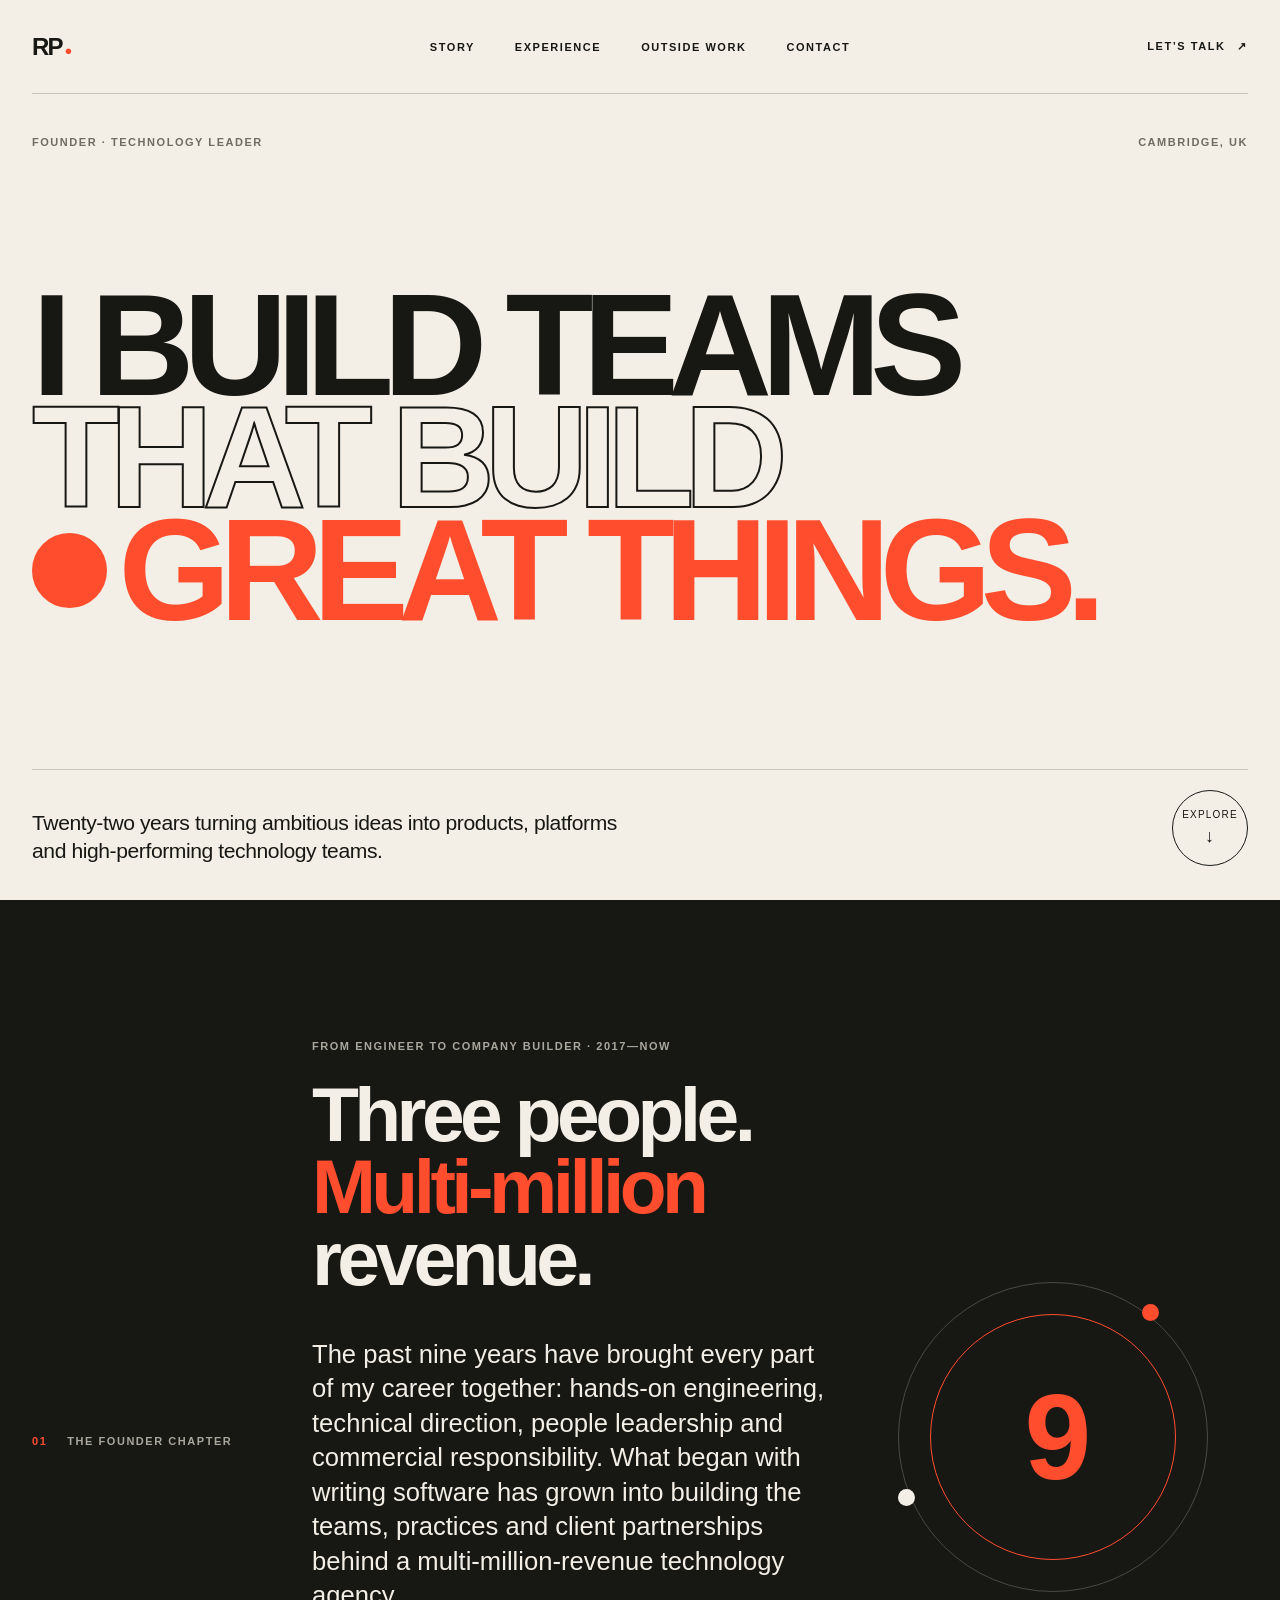
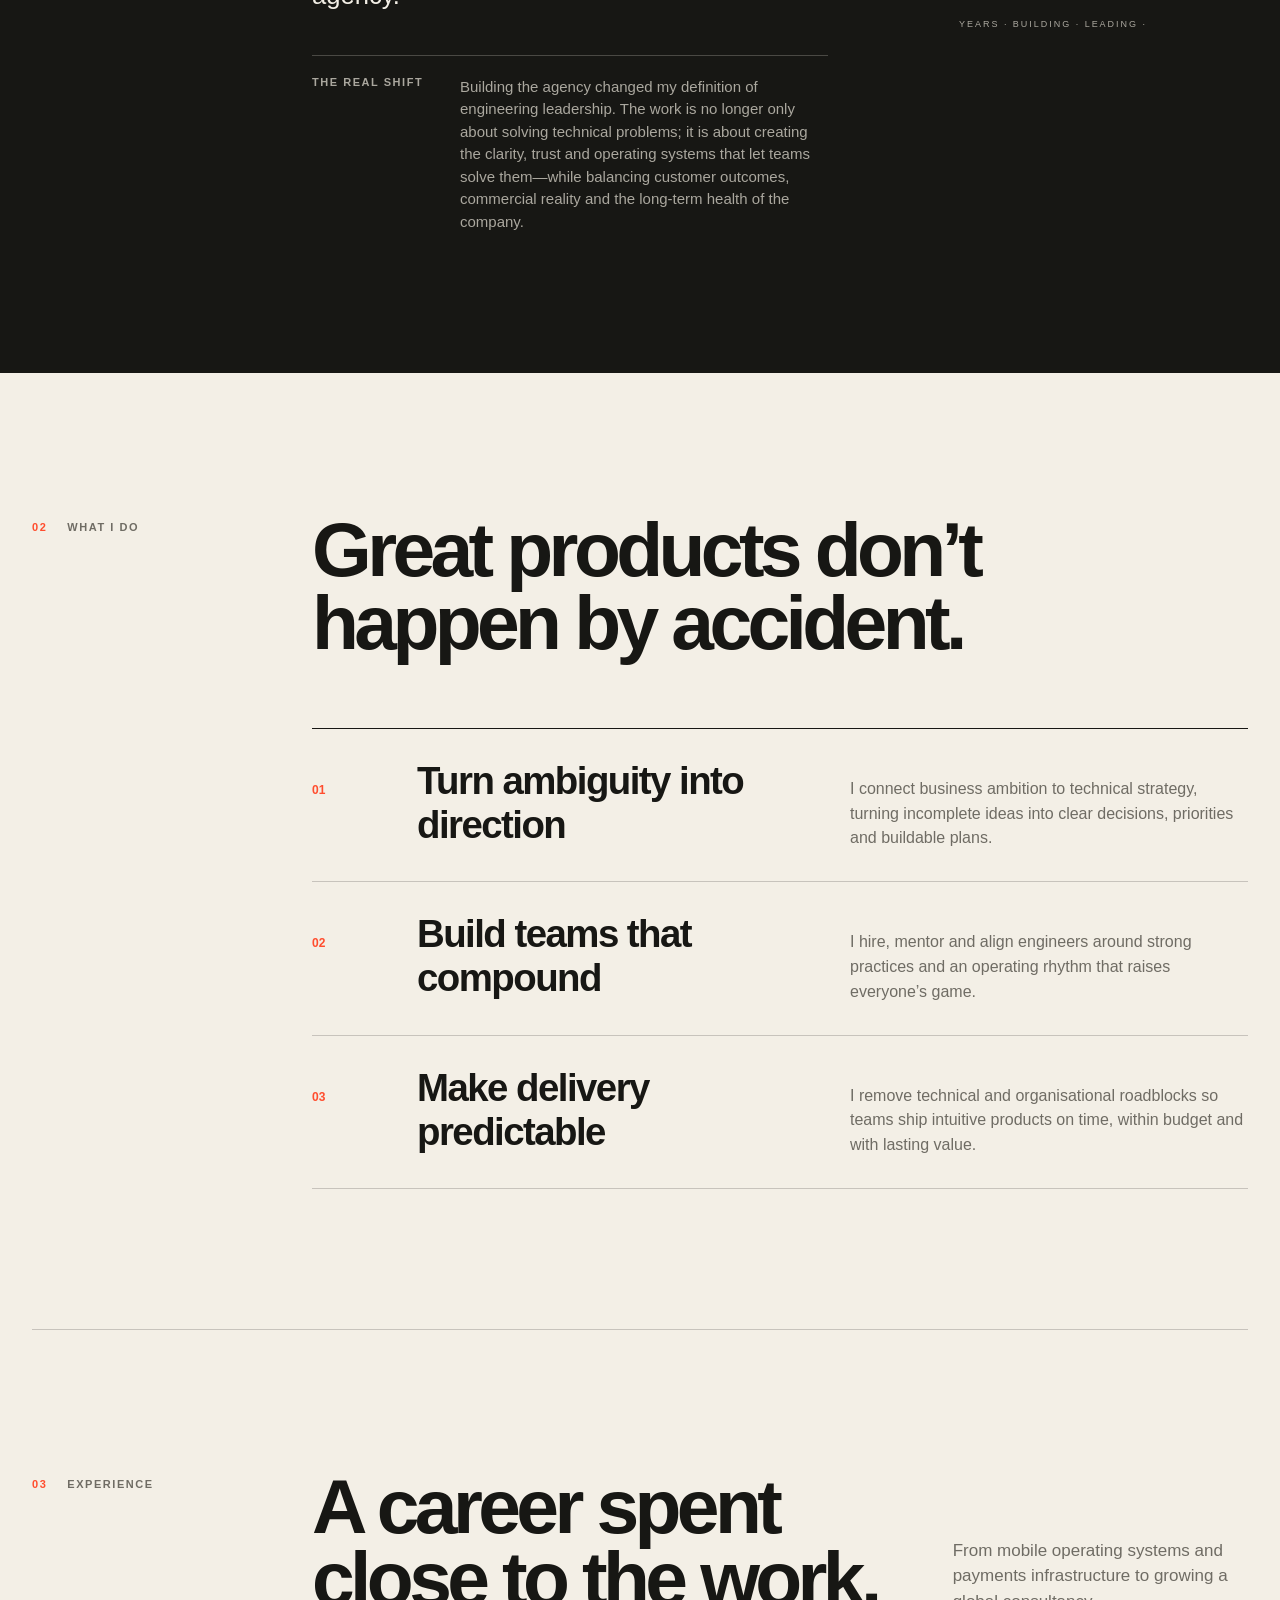
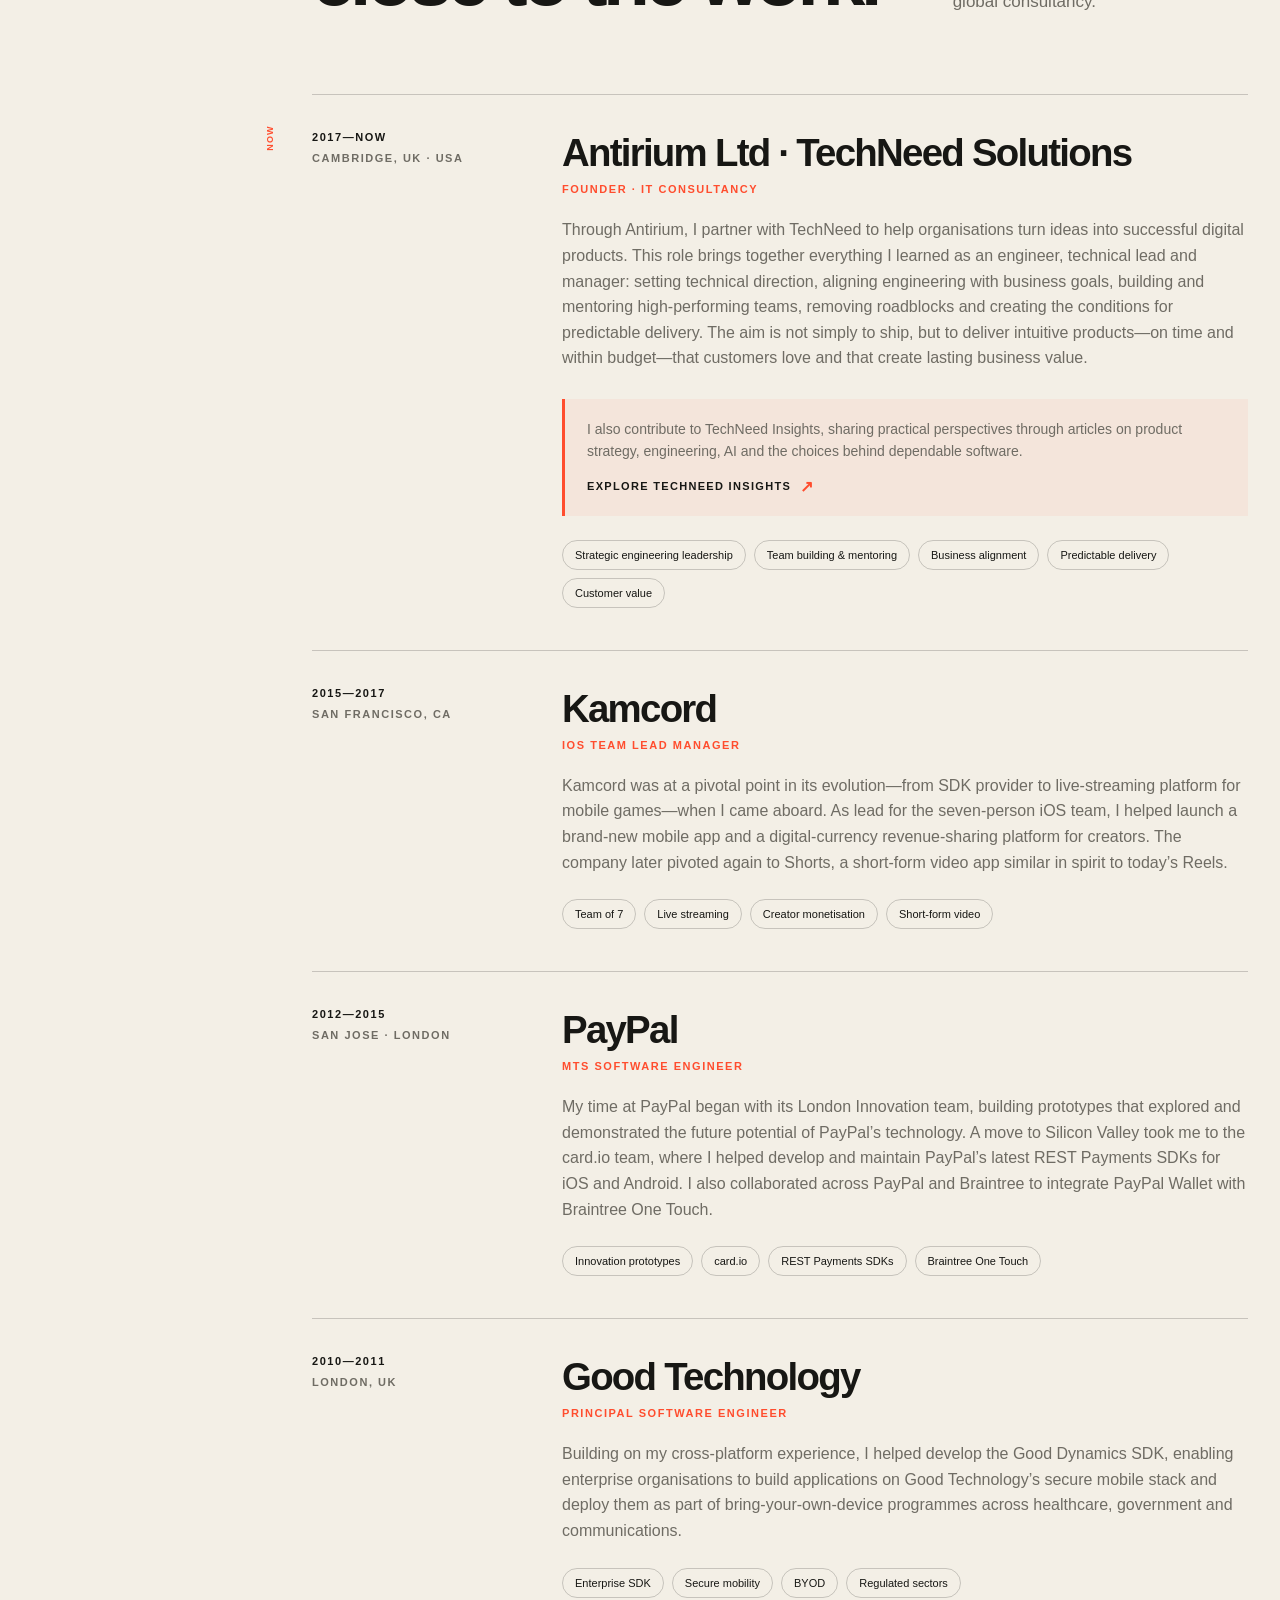
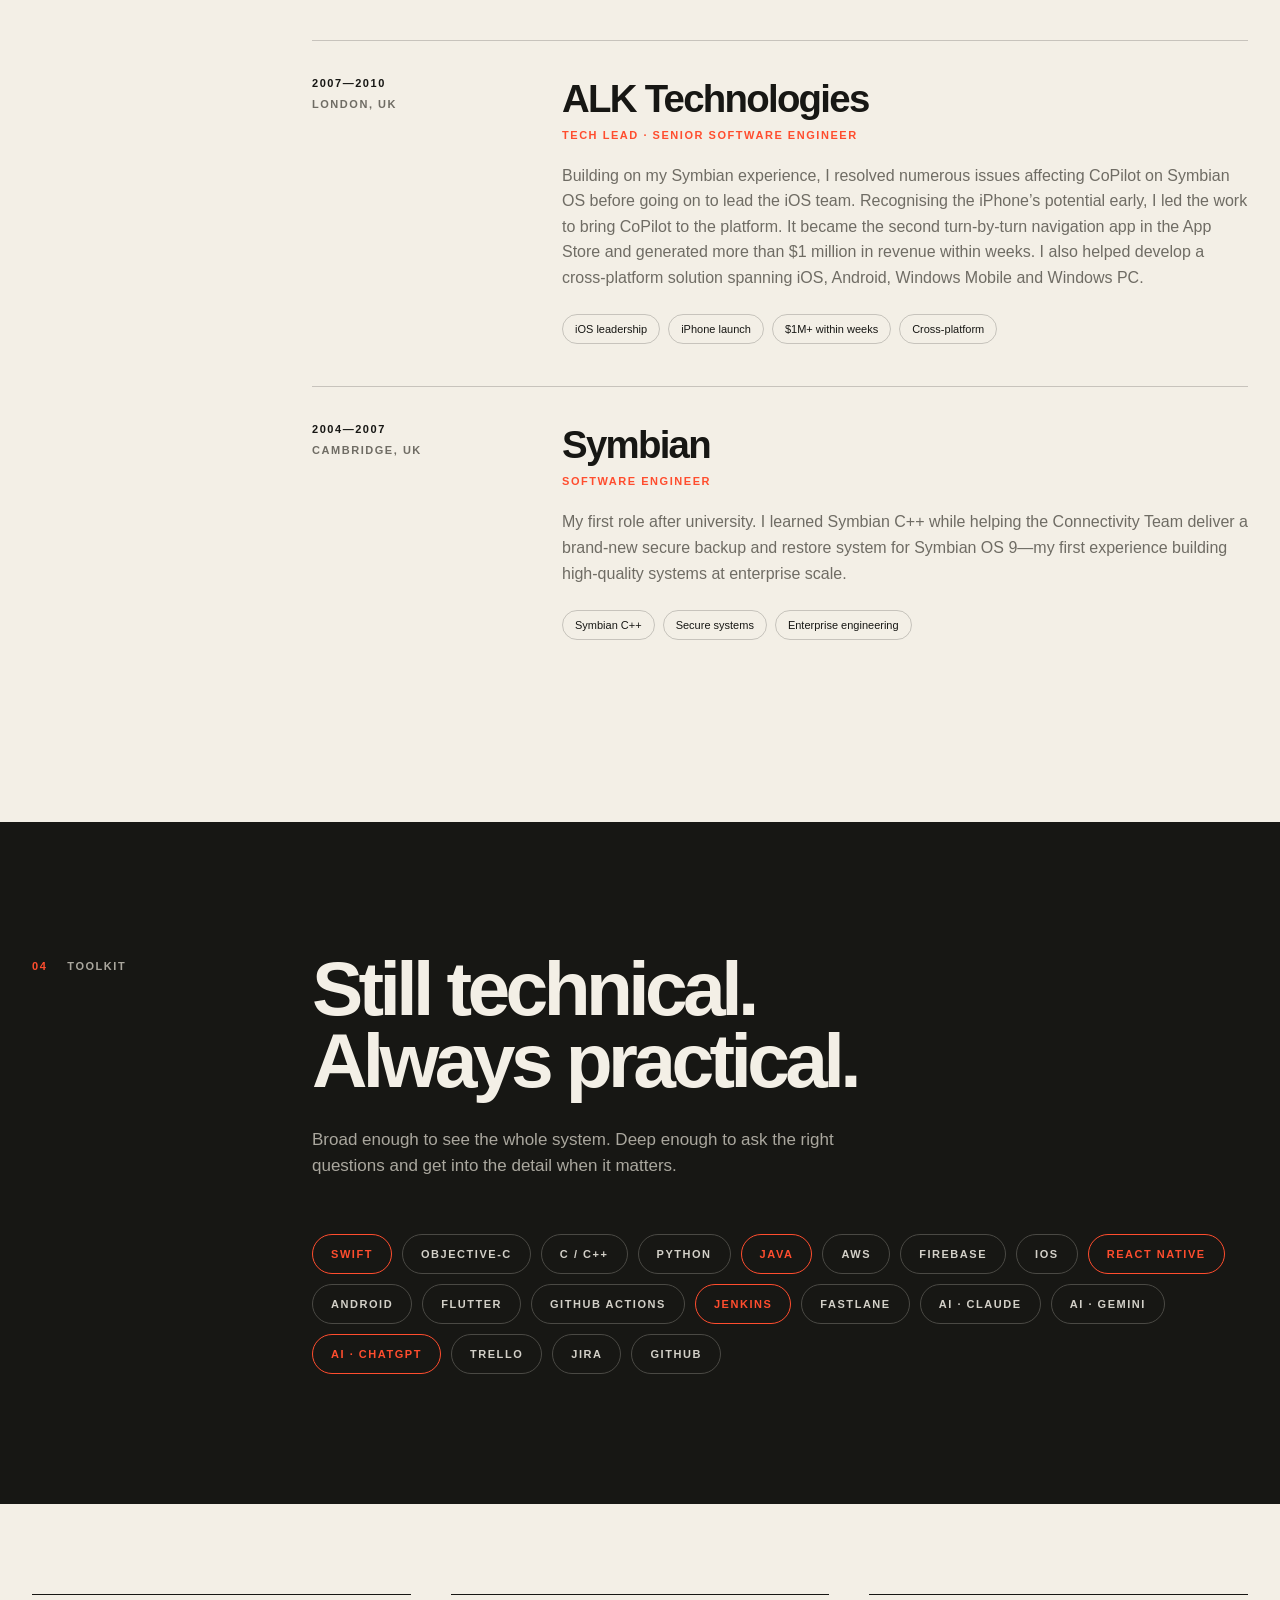
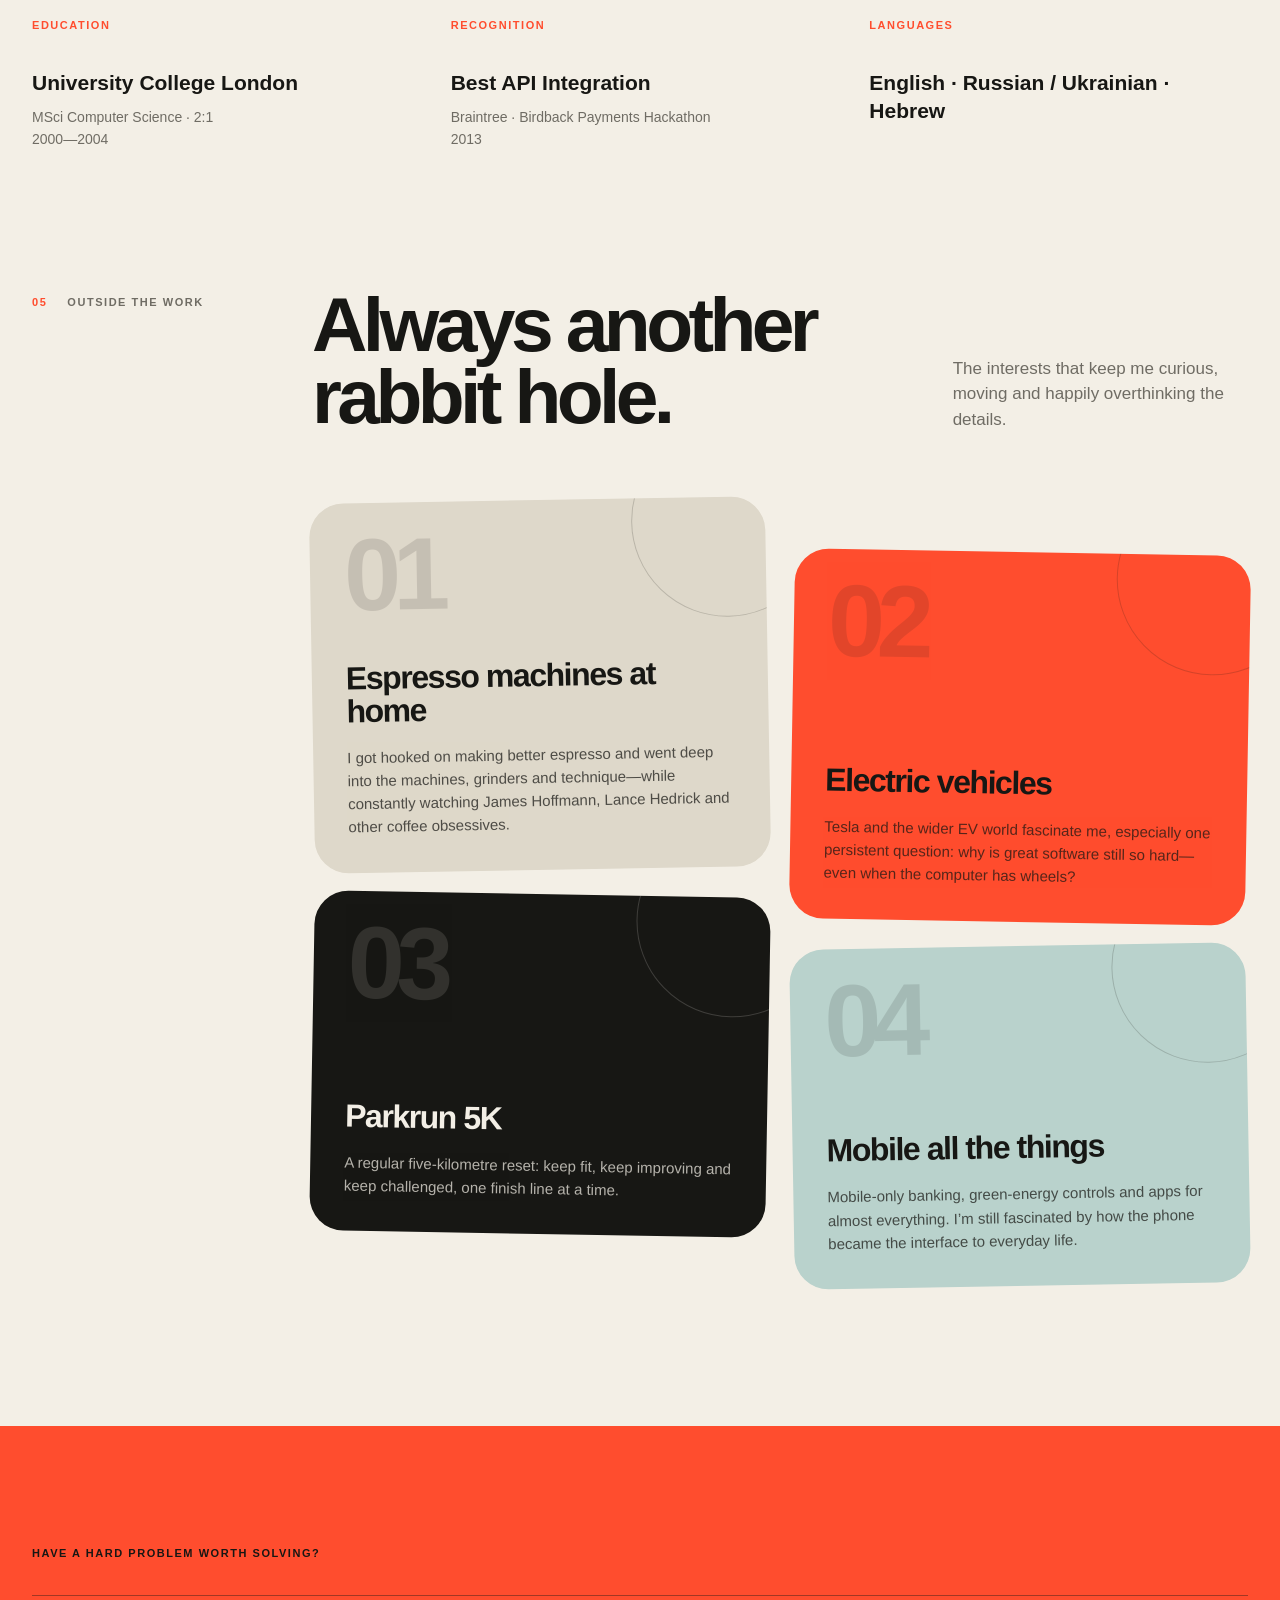
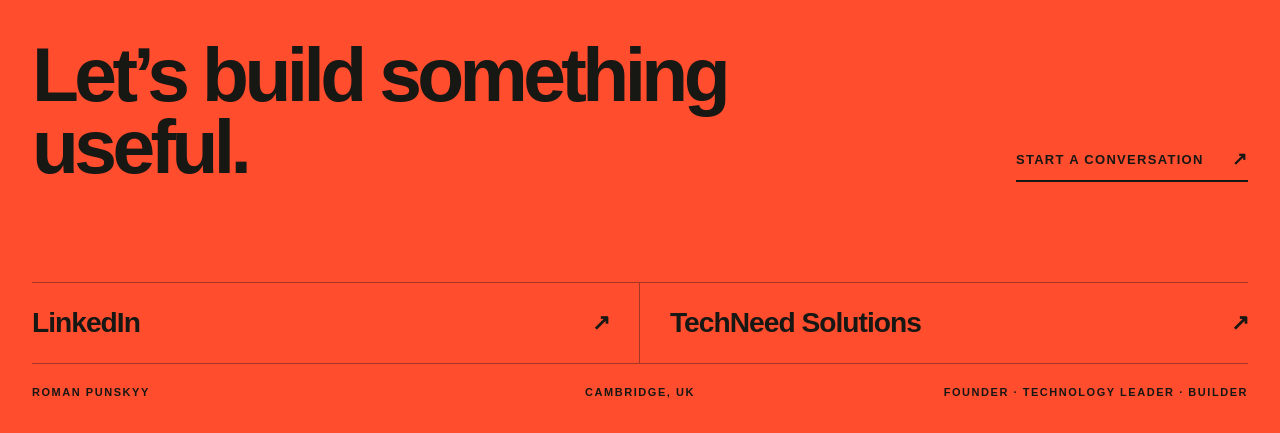
==== commit 653d6aa7: "added hobbies and insights" ====
--- a/index.html
+++ b/index.html
@@ -1 +1 @@
-<!DOCTYPE html><html lang="en"><head><meta charSet="utf-8"/><meta name="viewport" content="width=device-width, initial-scale=1"/><link rel="stylesheet" href="./assets/static/chunks/0jys79igw8pg9.css" data-precedence="next"/><link rel="preload" as="script" fetchPriority="low" href="./assets/static/chunks/0mx7f_sekya-b.js"/><script src="./assets/static/chunks/0t2z5hkh7v~~b.js" async=""></script><script src="./assets/static/chunks/07lhk_q6pmm3r.js" async=""></script><script src="./assets/static/chunks/turbopack-12qtzh.kj~xd~.js" async=""></script><script src="./assets/static/chunks/0dbhjjzl8qfwv.js" async=""></script><script src="./assets/static/chunks/11j-yfk1d2wq5.js" async=""></script><meta name="theme-color" content="#f3efe6"/><title>Roman Punskyy — Founder &amp; Technology Leader</title><meta name="description" content="Founder, technology leader and builder with 22 years of experience creating products, platforms and high-performing teams."/><meta property="og:title" content="Roman Punskyy — Founder &amp; Technology Leader"/><meta property="og:description" content="Twenty-two years turning ambitious ideas into products, platforms and high-performing technology teams."/><meta property="og:image" content="https://romanpunskyy.github.io/og.png"/><meta property="og:type" content="website"/><meta name="twitter:card" content="summary_large_image"/><meta name="twitter:title" content="Roman Punskyy — Founder &amp; Technology Leader"/><meta name="twitter:description" content="Founder · Technology leader · Builder"/><meta name="twitter:image" content="https://romanpunskyy.github.io/og.png"/><script src="./assets/static/chunks/03~yq9q893hmn.js" noModule=""></script></head><body><div hidden=""><!--$--><!--/$--></div><main><header class="site-header shell"><a class="wordmark" href="#top" aria-label="Roman Punskyy, home">RP<span>●</span></a><nav aria-label="Main navigation"><a href="#story">Story</a><a href="#experience">Experience</a><a href="#hobbies">Outside work</a><a href="#contact">Contact</a></nav><button class="header-cta" type="button">Let’s talk <span aria-hidden="true">↗</span></button></header><section class="hero shell" id="top"><div class="hero-kicker"><span>Founder · Technology leader</span><span>Cambridge, UK</span></div><h1>I build teams<span class="outline">that build</span><span class="accent-line"><i aria-hidden="true"></i> great things.</span></h1><div class="hero-footer"><p>Twenty-two years turning ambitious ideas into products, platforms and high-performing technology teams.</p><a class="round-link" href="#story" aria-label="Explore my story"><span>Explore</span><b aria-hidden="true">↓</b></a></div></section><section class="founder" id="story"><div class="shell founder-grid"><div class="section-label light"><span>01</span><span>The founder chapter</span></div><div class="founder-copy"><p class="eyebrow">FROM ENGINEER TO COMPANY BUILDER · 2017—NOW</p><h2>Three people.<br/><em>Multi-million</em> revenue.</h2><p class="founder-lede">The past nine years have brought every part of my career together: hands-on engineering, technical direction, people leadership and commercial responsibility. What began with writing software has grown into building the teams, practices and client partnerships behind a multi-million-revenue technology agency.</p><div class="founder-note"><span>The real shift</span><p>Building the agency changed my definition of engineering leadership. The work is no longer only about solving technical problems; it is about creating the clarity, trust and operating systems that let teams solve them—while balancing customer outcomes, commercial reality and the long-term health of the company.</p></div></div><div class="orbit" aria-hidden="true"><span class="orbit-center">9</span><span class="orbit-copy">YEARS · BUILDING · LEADING ·</span></div></div></section><section class="capabilities shell" aria-labelledby="what-i-do"><div class="section-label"><span>02</span><span>What I do</span></div><div><h2 id="what-i-do">Great products don’t happen by accident.</h2><div class="capability-list"><article><span>01</span><h3>Turn ambiguity into direction</h3><p>I connect business ambition to technical strategy, turning incomplete ideas into clear decisions, priorities and buildable plans.</p></article><article><span>02</span><h3>Build teams that compound</h3><p>I hire, mentor and align engineers around strong practices and an operating rhythm that raises everyone’s game.</p></article><article><span>03</span><h3>Make delivery predictable</h3><p>I remove technical and organisational roadblocks so teams ship intuitive products on time, within budget and with lasting value.</p></article></div></div></section><section class="experience shell" id="experience" aria-labelledby="experience-title"><div class="section-label"><span>03</span><span>Experience</span></div><div class="experience-content"><div class="section-heading"><h2 id="experience-title">A career spent close to the work.</h2><p>From mobile operating systems and payments infrastructure to growing a global consultancy.</p></div><div class="timeline"><article class="featured"><div class="job-meta"><span>2017—NOW</span><span>Cambridge, UK · USA</span></div><div class="job-main"><h3>Antirium Ltd · TechNeed Solutions</h3><p class="role">Founder · IT Consultancy</p><p class="summary">Through Antirium, I partner with TechNeed to help organisations turn ideas into successful digital products. This role brings together everything I learned as an engineer, technical lead and manager: setting technical direction, aligning engineering with business goals, building and mentoring high-performing teams, removing roadblocks and creating the conditions for predictable delivery. The aim is not simply to ship, but to deliver intuitive products—on time and within budget—that customers love and that create lasting business value.</p><ul aria-label="Antirium Ltd · TechNeed Solutions focus areas"><li>Strategic engineering leadership</li><li>Team building &amp; mentoring</li><li>Business alignment</li><li>Predictable delivery</li><li>Customer value</li></ul></div></article><article class=""><div class="job-meta"><span>2015—2017</span><span>San Francisco, CA</span></div><div class="job-main"><h3>Kamcord</h3><p class="role">iOS Team Lead Manager</p><p class="summary">Kamcord was at a pivotal point in its evolution—from SDK provider to live-streaming platform for mobile games—when I came aboard. As lead for the seven-person iOS team, I helped launch a brand-new mobile app and a digital-currency revenue-sharing platform for creators. The company later pivoted again to Shorts, a short-form video app similar in spirit to today’s Reels.</p><ul aria-label="Kamcord focus areas"><li>Team of 7</li><li>Live streaming</li><li>Creator monetisation</li><li>Short-form video</li></ul></div></article><article class=""><div class="job-meta"><span>2012—2015</span><span>San Jose · London</span></div><div class="job-main"><h3>PayPal</h3><p class="role">MTS Software Engineer</p><p class="summary">My time at PayPal began with its London Innovation team, building prototypes that explored and demonstrated the future potential of PayPal’s technology. A move to Silicon Valley took me to the card.io team, where I helped develop and maintain PayPal’s latest REST Payments SDKs for iOS and Android. I also collaborated across PayPal and Braintree to integrate PayPal Wallet with Braintree One Touch.</p><ul aria-label="PayPal focus areas"><li>Innovation prototypes</li><li>card.io</li><li>REST Payments SDKs</li><li>Braintree One Touch</li></ul></div></article><article class=""><div class="job-meta"><span>2010—2011</span><span>London, UK</span></div><div class="job-main"><h3>Good Technology</h3><p class="role">Principal Software Engineer</p><p class="summary">Building on my cross-platform experience, I helped develop the Good Dynamics SDK, enabling enterprise organisations to build applications on Good Technology’s secure mobile stack and deploy them as part of bring-your-own-device programmes across healthcare, government and communications.</p><ul aria-label="Good Technology focus areas"><li>Enterprise SDK</li><li>Secure mobility</li><li>BYOD</li><li>Regulated sectors</li></ul></div></article><article class=""><div class="job-meta"><span>2007—2010</span><span>London, UK</span></div><div class="job-main"><h3>ALK Technologies</h3><p class="role">Tech Lead · Senior Software Engineer</p><p class="summary">Building on my Symbian experience, I resolved numerous issues affecting CoPilot on Symbian OS before going on to lead the iOS team. Recognising the iPhone’s potential early, I led the work to bring CoPilot to the platform. It became the second turn-by-turn navigation app in the App Store and generated more than $1 million in revenue within weeks. I also helped develop a cross-platform solution spanning iOS, Android, Windows Mobile and Windows PC.</p><ul aria-label="ALK Technologies focus areas"><li>iOS leadership</li><li>iPhone launch</li><li>$1M+ within weeks</li><li>Cross-platform</li></ul></div></article><article class=""><div class="job-meta"><span>2004—2007</span><span>Cambridge, UK</span></div><div class="job-main"><h3>Symbian</h3><p class="role">Software Engineer</p><p class="summary">My first role after university. I learned Symbian C++ while helping the Connectivity Team deliver a brand-new secure backup and restore system for Symbian OS 9—my first experience building high-quality systems at enterprise scale.</p><ul aria-label="Symbian focus areas"><li>Symbian C++</li><li>Secure systems</li><li>Enterprise engineering</li></ul></div></article></div></div></section><section class="toolkit"><div class="shell toolkit-grid"><div class="section-label light"><span>04</span><span>Toolkit</span></div><div><h2>Still technical.<br/>Always practical.</h2><p>Broad enough to see the whole system. Deep enough to ask the right questions and get into the detail when it matters.</p><ul class="stack-list" aria-label="Technical skills"><li>Swift</li><li>Objective-C</li><li>C / C++</li><li>Python</li><li>Java</li><li>AWS</li><li>Firebase</li><li>iOS</li><li>React Native</li><li>Android</li><li>Flutter</li><li>GitHub Actions</li><li>Jenkins</li><li>Fastlane</li><li>AI · Claude</li><li>AI · Gemini</li><li>AI · ChatGPT</li><li>Trello</li><li>Jira</li><li>GitHub</li></ul></div></div></section><section class="details shell"><div><span class="detail-label">Education</span><h3>University College London</h3><p>MSci Computer Science · 2:1</p><p>2000—2004</p></div><div><span class="detail-label">Recognition</span><h3>Best API Integration</h3><p>Braintree · Birdback Payments Hackathon</p><p>2013</p></div><div><span class="detail-label">Languages</span><h3>English · Russian / Ukrainian · Hebrew</h3></div></section><section class="hobbies shell" id="hobbies" aria-labelledby="hobbies-title"><div class="section-label"><span>05</span><span>Outside the work</span></div><div><div class="hobbies-heading"><h2 id="hobbies-title">Always another rabbit hole.</h2><p>The interests that keep me curious, moving and happily overthinking the details.</p></div><div class="hobbies-deck"><article class="hobby-card"><span class="hobby-number">01</span><div><h3>Espresso machines at home</h3><p>I got hooked on making better espresso and went deep into the machines, grinders and technique—while constantly watching James Hoffmann, Lance Hedrick and other coffee obsessives.</p></div></article><article class="hobby-card"><span class="hobby-number">02</span><div><h3>Electric vehicles</h3><p>Tesla and the wider EV world fascinate me, especially one persistent question: why is great software still so hard—even when the computer has wheels?</p></div></article><article class="hobby-card"><span class="hobby-number">03</span><div><h3>Parkrun 5K</h3><p>A regular five-kilometre reset: keep fit, keep improving and keep challenged, one finish line at a time.</p></div></article><article class="hobby-card"><span class="hobby-number">04</span><div><h3>Mobile all the things</h3><p>Mobile-only banking, green-energy controls and apps for almost everything. I’m still fascinated by how the phone became the interface to everyday life.</p></div></article></div></div></section><footer id="contact"><div class="shell footer-inner"><p class="eyebrow">HAVE A HARD PROBLEM WORTH SOLVING?</p><div class="footer-contact"><h2>Let’s build something useful.</h2><button class="footer-cta" type="button">Start a conversation <span aria-hidden="true">↗</span></button></div><div class="footer-bottom"><span>Roman Punskyy</span><span>Cambridge, UK</span><span>Founder · Technology Leader · Builder</span></div></div></footer></main><!--$--><!--/$--><script src="./assets/static/chunks/0mx7f_sekya-b.js" id="_R_" async=""></script><script>(self.__next_f=self.__next_f||[]).push([0])</script><script>self.__next_f.push([1,"1:\"$Sreact.fragment\"\n2:I[39756,[\"./assets/static/chunks/0dbhjjzl8qfwv.js\"],\"default\"]\n3:I[37457,[\"./assets/static/chunks/0dbhjjzl8qfwv.js\"],\"default\"]\n4:I[71451,[\"./assets/static/chunks/0dbhjjzl8qfwv.js\",\"./assets/static/chunks/11j-yfk1d2wq5.js\"],\"ContactButton\"]\nf:I[68027,[\"./assets/static/chunks/0dbhjjzl8qfwv.js\"],\"default\",1]\n:HL[\"./assets/static/chunks/0jys79igw8pg9.css\",\"style\"]\n"])</script><script>self.__next_f.push([1,"0:{\"P\":null,\"c\":[\"\",\"\"],\"q\":\"\",\"i\":false,\"f\":[[[\"\",{\"children\":[\"__PAGE__\",{}]},\"$undefined\",\"$undefined\",16],[[\"$\",\"$1\",\"c\",{\"children\":[[[\"$\",\"link\",\"0\",{\"rel\":\"stylesheet\",\"href\":\"./assets/static/chunks/0jys79igw8pg9.css\",\"precedence\":\"next\",\"crossOrigin\":\"$undefined\",\"nonce\":\"$undefined\"}],[\"$\",\"script\",\"script-0\",{\"src\":\"./assets/static/chunks/0dbhjjzl8qfwv.js\",\"async\":true,\"nonce\":\"$undefined\"}]],[\"$\",\"html\",null,{\"lang\":\"en\",\"children\":[\"$\",\"body\",null,{\"children\":[\"$\",\"$L2\",null,{\"parallelRouterKey\":\"children\",\"error\":\"$undefined\",\"errorStyles\":\"$undefined\",\"errorScripts\":\"$undefined\",\"template\":[\"$\",\"$L3\",null,{}],\"templateStyles\":\"$undefined\",\"templateScripts\":\"$undefined\",\"notFound\":[[[\"$\",\"title\",null,{\"children\":\"404: This page could not be found.\"}],[\"$\",\"div\",null,{\"style\":{\"fontFamily\":\"system-ui,\\\"Segoe UI\\\",Roboto,Helvetica,Arial,sans-serif,\\\"Apple Color Emoji\\\",\\\"Segoe UI Emoji\\\"\",\"height\":\"100vh\",\"textAlign\":\"center\",\"display\":\"flex\",\"flexDirection\":\"column\",\"alignItems\":\"center\",\"justifyContent\":\"center\"},\"children\":[\"$\",\"div\",null,{\"children\":[[\"$\",\"style\",null,{\"dangerouslySetInnerHTML\":{\"__html\":\"body{color:#000;background:#fff;margin:0}.next-error-h1{border-right:1px solid rgba(0,0,0,.3)}@media (prefers-color-scheme:dark){body{color:#fff;background:#000}.next-error-h1{border-right:1px solid rgba(255,255,255,.3)}}\"}}],[\"$\",\"h1\",null,{\"className\":\"next-error-h1\",\"style\":{\"display\":\"inline-block\",\"margin\":\"0 20px 0 0\",\"padding\":\"0 23px 0 0\",\"fontSize\":24,\"fontWeight\":500,\"verticalAlign\":\"top\",\"lineHeight\":\"49px\"},\"children\":404}],[\"$\",\"div\",null,{\"style\":{\"display\":\"inline-block\"},\"children\":[\"$\",\"h2\",null,{\"style\":{\"fontSize\":14,\"fontWeight\":400,\"lineHeight\":\"49px\",\"margin\":0},\"children\":\"This page could not be found.\"}]}]]}]}]],[]],\"forbidden\":\"$undefined\",\"unauthorized\":\"$undefined\"}]}]}]]}],{\"children\":[[\"$\",\"$1\",\"c\",{\"children\":[[\"$\",\"main\",null,{\"children\":[[\"$\",\"header\",null,{\"className\":\"site-header shell\",\"children\":[[\"$\",\"a\",null,{\"className\":\"wordmark\",\"href\":\"#top\",\"aria-label\":\"Roman Punskyy, home\",\"children\":[\"RP\",[\"$\",\"span\",null,{\"children\":\"●\"}]]}],[\"$\",\"nav\",null,{\"aria-label\":\"Main navigation\",\"children\":[[\"$\",\"a\",null,{\"href\":\"#story\",\"children\":\"Story\"}],[\"$\",\"a\",null,{\"href\":\"#experience\",\"children\":\"Experience\"}],[\"$\",\"a\",null,{\"href\":\"#hobbies\",\"children\":\"Outside work\"}],[\"$\",\"a\",null,{\"href\":\"#contact\",\"children\":\"Contact\"}]]}],[\"$\",\"$L4\",null,{\"className\":\"header-cta\",\"children\":[\"Let’s talk \",[\"$\",\"span\",null,{\"aria-hidden\":\"true\",\"children\":\"↗\"}]]}]]}],[\"$\",\"section\",null,{\"className\":\"hero shell\",\"id\":\"top\",\"children\":[[\"$\",\"div\",null,{\"className\":\"hero-kicker\",\"children\":[[\"$\",\"span\",null,{\"children\":\"Founder · Technology leader\"}],[\"$\",\"span\",null,{\"children\":\"Cambridge, UK\"}]]}],[\"$\",\"h1\",null,{\"children\":[\"I build teams\",[\"$\",\"span\",null,{\"className\":\"outline\",\"children\":\"that build\"}],[\"$\",\"span\",null,{\"className\":\"accent-line\",\"children\":[[\"$\",\"i\",null,{\"aria-hidden\":\"true\"}],\" great things.\"]}]]}],[\"$\",\"div\",null,{\"className\":\"hero-footer\",\"children\":[[\"$\",\"p\",null,{\"children\":\"Twenty-two years turning ambitious ideas into products, platforms and high-performing technology teams.\"}],[\"$\",\"a\",null,{\"className\":\"round-link\",\"href\":\"#story\",\"aria-label\":\"Explore my story\",\"children\":[[\"$\",\"span\",null,{\"children\":\"Explore\"}],[\"$\",\"b\",null,{\"aria-hidden\":\"true\",\"children\":\"↓\"}]]}]]}]]}],[\"$\",\"section\",null,{\"className\":\"founder\",\"id\":\"story\",\"children\":[\"$\",\"div\",null,{\"className\":\"shell founder-grid\",\"children\":[[\"$\",\"div\",null,{\"className\":\"section-label light\",\"children\":[[\"$\",\"span\",null,{\"children\":\"01\"}],[\"$\",\"span\",null,{\"children\":\"The founder chapter\"}]]}],[\"$\",\"div\",null,{\"className\":\"founder-copy\",\"children\":[[\"$\",\"p\",null,{\"className\":\"eyebrow\",\"children\":\"FROM ENGINEER TO COMPANY BUILDER · 2017—NOW\"}],[\"$\",\"h2\",null,{\"children\":[\"Three people.\",[\"$\",\"br\",null,{}],[\"$\",\"em\",null,{\"children\":\"Multi-million\"}],\" revenue.\"]}],[\"$\",\"p\",null,{\"className\":\"founder-lede\",\"children\":\"The past nine years have brought every part of my career together: hands-on engineering, technical direction, people leadership and commercial responsibility. What began with writing software has grown into building the teams, practices and client partnerships behind a multi-million-revenue technology agency.\"}],[\"$\",\"div\",null,{\"className\":\"founder-note\",\"children\":[[\"$\",\"span\",null,{\"children\":\"The real shift\"}],[\"$\",\"p\",null,{\"children\":\"Building the agency changed my definition of engineering leadership. The work is no longer only about solving technical problems; it is about creating the clarity, trust and operating systems that let teams solve them—while balancing customer outcomes, commercial reality and the long-term health of the company.\"}]]}]]}],\"$L5\"]}]}],\"$L6\",\"$L7\",\"$L8\",\"$L9\",\"$La\",\"$Lb\"]}],[\"$Lc\"],\"$Ld\"]}],{},null,false,null]},null,false,null],\"$Le\",false]],\"m\":\"$undefined\",\"G\":[\"$f\",[\"$L10\"]],\"S\":true,\"h\":null,\"s\":\"$undefined\",\"l\":\"$undefined\",\"p\":\"$undefined\",\"d\":\"$undefined\",\"b\":\"fvP_speFevrloqCU4H8g-\"}\n"])</script><script>self.__next_f.push([1,"15:I[97367,[\"./assets/static/chunks/0dbhjjzl8qfwv.js\"],\"OutletBoundary\"]\n16:\"$Sreact.suspense\"\n18:I[97367,[\"./assets/static/chunks/0dbhjjzl8qfwv.js\"],\"ViewportBoundary\"]\n1a:I[97367,[\"./assets/static/chunks/0dbhjjzl8qfwv.js\"],\"MetadataBoundary\"]\n5:[\"$\",\"div\",null,{\"className\":\"orbit\",\"aria-hidden\":\"true\",\"children\":[[\"$\",\"span\",null,{\"className\":\"orbit-center\",\"children\":\"9\"}],[\"$\",\"span\",null,{\"className\":\"orbit-copy\",\"children\":\"YEARS · BUILDING · LEADING ·\"}]]}]\n6:[\"$\",\"section\",null,{\"className\":\"capabilities shell\",\"aria-labelledby\":\"what-i-do\",\"children\":[[\"$\",\"div\",null,{\"className\":\"section-label\",\"children\":[[\"$\",\"span\",null,{\"children\":\"02\"}],[\"$\",\"span\",null,{\"children\":\"What I do\"}]]}],[\"$\",\"div\",null,{\"children\":[[\"$\",\"h2\",null,{\"id\":\"what-i-do\",\"children\":\"Great products don’t happen by accident.\"}],[\"$\",\"div\",null,{\"className\":\"capability-list\",\"children\":[[\"$\",\"article\",\"01\",{\"children\":[[\"$\",\"span\",null,{\"children\":\"01\"}],[\"$\",\"h3\",null,{\"children\":\"Turn ambiguity into direction\"}],[\"$\",\"p\",null,{\"children\":\"I connect business ambition to technical strategy, turning incomplete ideas into clear decisions, priorities and buildable plans.\"}]]}],[\"$\",\"article\",\"02\",{\"children\":[[\"$\",\"span\",null,{\"children\":\"02\"}],[\"$\",\"h3\",null,{\"children\":\"Build teams that compound\"}],[\"$\",\"p\",null,{\"children\":\"I hire, mentor and align engineers around strong practices and an operating rhythm that raises everyone’s game.\"}]]}],[\"$\",\"article\",\"03\",{\"children\":[[\"$\",\"span\",null,{\"children\":\"03\"}],[\"$\",\"h3\",null,{\"children\":\"Make delivery predictable\"}],[\"$\",\"p\",null,{\"children\":\"I remove technical and organisational roadblocks so teams ship intuitive products on time, within budget and with lasting value.\"}]]}]]}]]}]]}]\n"])</script><script>self.__next_f.push([1,"7:[\"$\",\"section\",null,{\"className\":\"experience shell\",\"id\":\"experience\",\"aria-labelledby\":\"experience-title\",\"children\":[[\"$\",\"div\",null,{\"className\":\"section-label\",\"children\":[[\"$\",\"span\",null,{\"children\":\"03\"}],[\"$\",\"span\",null,{\"children\":\"Experience\"}]]}],[\"$\",\"div\",null,{\"className\":\"experience-content\",\"children\":[[\"$\",\"div\",null,{\"className\":\"section-heading\",\"children\":[[\"$\",\"h2\",null,{\"id\":\"experience-title\",\"children\":\"A career spent close to the work.\"}],[\"$\",\"p\",null,{\"children\":\"From mobile operating systems and payments infrastructure to growing a global consultancy.\"}]]}],[\"$\",\"div\",null,{\"className\":\"timeline\",\"children\":[[\"$\",\"article\",\"Antirium Ltd · TechNeed Solutions\",{\"className\":\"featured\",\"children\":[[\"$\",\"div\",null,{\"className\":\"job-meta\",\"children\":[[\"$\",\"span\",null,{\"children\":\"2017—NOW\"}],[\"$\",\"span\",null,{\"children\":\"Cambridge, UK · USA\"}]]}],[\"$\",\"div\",null,{\"className\":\"job-main\",\"children\":[[\"$\",\"h3\",null,{\"children\":\"Antirium Ltd · TechNeed Solutions\"}],[\"$\",\"p\",null,{\"className\":\"role\",\"children\":\"Founder · IT Consultancy\"}],[\"$\",\"p\",null,{\"className\":\"summary\",\"children\":\"Through Antirium, I partner with TechNeed to help organisations turn ideas into successful digital products. This role brings together everything I learned as an engineer, technical lead and manager: setting technical direction, aligning engineering with business goals, building and mentoring high-performing teams, removing roadblocks and creating the conditions for predictable delivery. The aim is not simply to ship, but to deliver intuitive products—on time and within budget—that customers love and that create lasting business value.\"}],[\"$\",\"ul\",null,{\"aria-label\":\"Antirium Ltd · TechNeed Solutions focus areas\",\"children\":[[\"$\",\"li\",\"Strategic engineering leadership\",{\"children\":\"Strategic engineering leadership\"}],[\"$\",\"li\",\"Team building \u0026 mentoring\",{\"children\":\"Team building \u0026 mentoring\"}],[\"$\",\"li\",\"Business alignment\",{\"children\":\"Business alignment\"}],[\"$\",\"li\",\"Predictable delivery\",{\"children\":\"Predictable delivery\"}],[\"$\",\"li\",\"Customer value\",{\"children\":\"Customer value\"}]]}]]}]]}],[\"$\",\"article\",\"Kamcord\",{\"className\":\"\",\"children\":[[\"$\",\"div\",null,{\"className\":\"job-meta\",\"children\":[[\"$\",\"span\",null,{\"children\":\"2015—2017\"}],[\"$\",\"span\",null,{\"children\":\"San Francisco, CA\"}]]}],[\"$\",\"div\",null,{\"className\":\"job-main\",\"children\":[[\"$\",\"h3\",null,{\"children\":\"Kamcord\"}],[\"$\",\"p\",null,{\"className\":\"role\",\"children\":\"iOS Team Lead Manager\"}],[\"$\",\"p\",null,{\"className\":\"summary\",\"children\":\"Kamcord was at a pivotal point in its evolution—from SDK provider to live-streaming platform for mobile games—when I came aboard. As lead for the seven-person iOS team, I helped launch a brand-new mobile app and a digital-currency revenue-sharing platform for creators. The company later pivoted again to Shorts, a short-form video app similar in spirit to today’s Reels.\"}],[\"$\",\"ul\",null,{\"aria-label\":\"Kamcord focus areas\",\"children\":[[\"$\",\"li\",\"Team of 7\",{\"children\":\"Team of 7\"}],[\"$\",\"li\",\"Live streaming\",{\"children\":\"Live streaming\"}],[\"$\",\"li\",\"Creator monetisation\",{\"children\":\"Creator monetisation\"}],[\"$\",\"li\",\"Short-form video\",{\"children\":\"Short-form video\"}]]}]]}]]}],[\"$\",\"article\",\"PayPal\",{\"className\":\"\",\"children\":[[\"$\",\"div\",null,{\"className\":\"job-meta\",\"children\":[[\"$\",\"span\",null,{\"children\":\"2012—2015\"}],[\"$\",\"span\",null,{\"children\":\"San Jose · London\"}]]}],[\"$\",\"div\",null,{\"className\":\"job-main\",\"children\":[[\"$\",\"h3\",null,{\"children\":\"PayPal\"}],[\"$\",\"p\",null,{\"className\":\"role\",\"children\":\"MTS Software Engineer\"}],[\"$\",\"p\",null,{\"className\":\"summary\",\"children\":\"My time at PayPal began with its London Innovation team, building prototypes that explored and demonstrated the future potential of PayPal’s technology. A move to Silicon Valley took me to the card.io team, where I helped develop and maintain PayPal’s latest REST Payments SDKs for iOS and Android. I also collaborated across PayPal and Braintree to integrate PayPal Wallet with Braintree One Touch.\"}],\"$L11\"]}]]}],\"$L12\",\"$L13\",\"$L14\"]}]]}]]}]\n"])</script><script>self.__next_f.push([1,"8:[\"$\",\"section\",null,{\"className\":\"toolkit\",\"children\":[\"$\",\"div\",null,{\"className\":\"shell toolkit-grid\",\"children\":[[\"$\",\"div\",null,{\"className\":\"section-label light\",\"children\":[[\"$\",\"span\",null,{\"children\":\"04\"}],[\"$\",\"span\",null,{\"children\":\"Toolkit\"}]]}],[\"$\",\"div\",null,{\"children\":[[\"$\",\"h2\",null,{\"children\":[\"Still technical.\",[\"$\",\"br\",null,{}],\"Always practical.\"]}],[\"$\",\"p\",null,{\"children\":\"Broad enough to see the whole system. Deep enough to ask the right questions and get into the detail when it matters.\"}],[\"$\",\"ul\",null,{\"className\":\"stack-list\",\"aria-label\":\"Technical skills\",\"children\":[[\"$\",\"li\",\"Swift\",{\"children\":\"Swift\"}],[\"$\",\"li\",\"Objective-C\",{\"children\":\"Objective-C\"}],[\"$\",\"li\",\"C / C++\",{\"children\":\"C / C++\"}],[\"$\",\"li\",\"Python\",{\"children\":\"Python\"}],[\"$\",\"li\",\"Java\",{\"children\":\"Java\"}],[\"$\",\"li\",\"AWS\",{\"children\":\"AWS\"}],[\"$\",\"li\",\"Firebase\",{\"children\":\"Firebase\"}],[\"$\",\"li\",\"iOS\",{\"children\":\"iOS\"}],[\"$\",\"li\",\"React Native\",{\"children\":\"React Native\"}],[\"$\",\"li\",\"Android\",{\"children\":\"Android\"}],[\"$\",\"li\",\"Flutter\",{\"children\":\"Flutter\"}],[\"$\",\"li\",\"GitHub Actions\",{\"children\":\"GitHub Actions\"}],[\"$\",\"li\",\"Jenkins\",{\"children\":\"Jenkins\"}],[\"$\",\"li\",\"Fastlane\",{\"children\":\"Fastlane\"}],[\"$\",\"li\",\"AI · Claude\",{\"children\":\"AI · Claude\"}],[\"$\",\"li\",\"AI · Gemini\",{\"children\":\"AI · Gemini\"}],[\"$\",\"li\",\"AI · ChatGPT\",{\"children\":\"AI · ChatGPT\"}],[\"$\",\"li\",\"Trello\",{\"children\":\"Trello\"}],[\"$\",\"li\",\"Jira\",{\"children\":\"Jira\"}],[\"$\",\"li\",\"GitHub\",{\"children\":\"GitHub\"}]]}]]}]]}]}]\n"])</script><script>self.__next_f.push([1,"9:[\"$\",\"section\",null,{\"className\":\"details shell\",\"children\":[[\"$\",\"div\",null,{\"children\":[[\"$\",\"span\",null,{\"className\":\"detail-label\",\"children\":\"Education\"}],[\"$\",\"h3\",null,{\"children\":\"University College London\"}],[\"$\",\"p\",null,{\"children\":\"MSci Computer Science · 2:1\"}],[\"$\",\"p\",null,{\"children\":\"2000—2004\"}]]}],[\"$\",\"div\",null,{\"children\":[[\"$\",\"span\",null,{\"className\":\"detail-label\",\"children\":\"Recognition\"}],[\"$\",\"h3\",null,{\"children\":\"Best API Integration\"}],[\"$\",\"p\",null,{\"children\":\"Braintree · Birdback Payments Hackathon\"}],[\"$\",\"p\",null,{\"children\":\"2013\"}]]}],[\"$\",\"div\",null,{\"children\":[[\"$\",\"span\",null,{\"className\":\"detail-label\",\"children\":\"Languages\"}],[\"$\",\"h3\",null,{\"children\":\"English · Russian / Ukrainian · Hebrew\"}]]}]]}]\n"])</script><script>self.__next_f.push([1,"a:[\"$\",\"section\",null,{\"className\":\"hobbies shell\",\"id\":\"hobbies\",\"aria-labelledby\":\"hobbies-title\",\"children\":[[\"$\",\"div\",null,{\"className\":\"section-label\",\"children\":[[\"$\",\"span\",null,{\"children\":\"05\"}],[\"$\",\"span\",null,{\"children\":\"Outside the work\"}]]}],[\"$\",\"div\",null,{\"children\":[[\"$\",\"div\",null,{\"className\":\"hobbies-heading\",\"children\":[[\"$\",\"h2\",null,{\"id\":\"hobbies-title\",\"children\":\"Always another rabbit hole.\"}],[\"$\",\"p\",null,{\"children\":\"The interests that keep me curious, moving and happily overthinking the details.\"}]]}],[\"$\",\"div\",null,{\"className\":\"hobbies-deck\",\"children\":[[\"$\",\"article\",\"01\",{\"className\":\"hobby-card\",\"children\":[[\"$\",\"span\",null,{\"className\":\"hobby-number\",\"children\":\"01\"}],[\"$\",\"div\",null,{\"children\":[[\"$\",\"h3\",null,{\"children\":\"Espresso machines at home\"}],[\"$\",\"p\",null,{\"children\":\"I got hooked on making better espresso and went deep into the machines, grinders and technique—while constantly watching James Hoffmann, Lance Hedrick and other coffee obsessives.\"}]]}]]}],[\"$\",\"article\",\"02\",{\"className\":\"hobby-card\",\"children\":[[\"$\",\"span\",null,{\"className\":\"hobby-number\",\"children\":\"02\"}],[\"$\",\"div\",null,{\"children\":[[\"$\",\"h3\",null,{\"children\":\"Electric vehicles\"}],[\"$\",\"p\",null,{\"children\":\"Tesla and the wider EV world fascinate me, especially one persistent question: why is great software still so hard—even when the computer has wheels?\"}]]}]]}],[\"$\",\"article\",\"03\",{\"className\":\"hobby-card\",\"children\":[[\"$\",\"span\",null,{\"className\":\"hobby-number\",\"children\":\"03\"}],[\"$\",\"div\",null,{\"children\":[[\"$\",\"h3\",null,{\"children\":\"Parkrun 5K\"}],[\"$\",\"p\",null,{\"children\":\"A regular five-kilometre reset: keep fit, keep improving and keep challenged, one finish line at a time.\"}]]}]]}],[\"$\",\"article\",\"04\",{\"className\":\"hobby-card\",\"children\":[[\"$\",\"span\",null,{\"className\":\"hobby-number\",\"children\":\"04\"}],[\"$\",\"div\",null,{\"children\":[[\"$\",\"h3\",null,{\"children\":\"Mobile all the things\"}],[\"$\",\"p\",null,{\"children\":\"Mobile-only banking, green-energy controls and apps for almost everything. I’m still fascinated by how the phone became the interface to everyday life.\"}]]}]]}]]}]]}]]}]\n"])</script><script>self.__next_f.push([1,"b:[\"$\",\"footer\",null,{\"id\":\"contact\",\"children\":[\"$\",\"div\",null,{\"className\":\"shell footer-inner\",\"children\":[[\"$\",\"p\",null,{\"className\":\"eyebrow\",\"children\":\"HAVE A HARD PROBLEM WORTH SOLVING?\"}],[\"$\",\"div\",null,{\"className\":\"footer-contact\",\"children\":[[\"$\",\"h2\",null,{\"children\":\"Let’s build something useful.\"}],[\"$\",\"$L4\",null,{\"className\":\"footer-cta\",\"children\":[\"Start a conversation \",[\"$\",\"span\",null,{\"aria-hidden\":\"true\",\"children\":\"↗\"}]]}]]}],[\"$\",\"div\",null,{\"className\":\"footer-bottom\",\"children\":[[\"$\",\"span\",null,{\"children\":\"Roman Punskyy\"}],[\"$\",\"span\",null,{\"children\":\"Cambridge, UK\"}],[\"$\",\"span\",null,{\"children\":\"Founder · Technology Leader · Builder\"}]]}]]}]}]\nc:[\"$\",\"script\",\"script-0\",{\"src\":\"./assets/static/chunks/11j-yfk1d2wq5.js\",\"async\":true,\"nonce\":\"$undefined\"}]\nd:[\"$\",\"$L15\",null,{\"children\":[\"$\",\"$16\",null,{\"name\":\"Next.MetadataOutlet\",\"children\":\"$@17\"}]}]\ne:[\"$\",\"$1\",\"h\",{\"children\":[null,[\"$\",\"$L18\",null,{\"children\":\"$L19\"}],[\"$\",\"div\",null,{\"hidden\":true,\"children\":[\"$\",\"$L1a\",null,{\"children\":[\"$\",\"$16\",null,{\"name\":\"Next.Metadata\",\"children\":\"$L1b\"}]}]}],null]}]\n10:[\"$\",\"link\",\"0\",{\"rel\":\"stylesheet\",\"href\":\"./assets/static/chunks/0jys79igw8pg9.css\",\"precedence\":\"next\",\"crossOrigin\":\"$undefined\",\"nonce\":\"$undefined\"}]\n"])</script><script>self.__next_f.push([1,"11:[\"$\",\"ul\",null,{\"aria-label\":\"PayPal focus areas\",\"children\":[[\"$\",\"li\",\"Innovation prototypes\",{\"children\":\"Innovation prototypes\"}],[\"$\",\"li\",\"card.io\",{\"children\":\"card.io\"}],[\"$\",\"li\",\"REST Payments SDKs\",{\"children\":\"REST Payments SDKs\"}],[\"$\",\"li\",\"Braintree One Touch\",{\"children\":\"Braintree One Touch\"}]]}]\n12:[\"$\",\"article\",\"Good Technology\",{\"className\":\"\",\"children\":[[\"$\",\"div\",null,{\"className\":\"job-meta\",\"children\":[[\"$\",\"span\",null,{\"children\":\"2010—2011\"}],[\"$\",\"span\",null,{\"children\":\"London, UK\"}]]}],[\"$\",\"div\",null,{\"className\":\"job-main\",\"children\":[[\"$\",\"h3\",null,{\"children\":\"Good Technology\"}],[\"$\",\"p\",null,{\"className\":\"role\",\"children\":\"Principal Software Engineer\"}],[\"$\",\"p\",null,{\"className\":\"summary\",\"children\":\"Building on my cross-platform experience, I helped develop the Good Dynamics SDK, enabling enterprise organisations to build applications on Good Technology’s secure mobile stack and deploy them as part of bring-your-own-device programmes across healthcare, government and communications.\"}],[\"$\",\"ul\",null,{\"aria-label\":\"Good Technology focus areas\",\"children\":[[\"$\",\"li\",\"Enterprise SDK\",{\"children\":\"Enterprise SDK\"}],[\"$\",\"li\",\"Secure mobility\",{\"children\":\"Secure mobility\"}],[\"$\",\"li\",\"BYOD\",{\"children\":\"BYOD\"}],[\"$\",\"li\",\"Regulated sectors\",{\"children\":\"Regulated sectors\"}]]}]]}]]}]\n13:[\"$\",\"article\",\"ALK Technologies\",{\"className\":\"\",\"children\":[[\"$\",\"div\",null,{\"className\":\"job-meta\",\"children\":[[\"$\",\"span\",null,{\"children\":\"2007—2010\"}],[\"$\",\"span\",null,{\"children\":\"London, UK\"}]]}],[\"$\",\"div\",null,{\"className\":\"job-main\",\"children\":[[\"$\",\"h3\",null,{\"children\":\"ALK Technologies\"}],[\"$\",\"p\",null,{\"className\":\"role\",\"children\":\"Tech Lead · Senior Software Engineer\"}],[\"$\",\"p\",null,{\"className\":\"summary\",\"children\":\"Building on my Symbian experience, I resolved numerous issues affecting CoPilot on Symbian OS before going on to lead the iOS team. Recognising the iPhone’s potential early, I led the work to bring CoPilot to the platform. It became the second turn-by-turn navigation app in the App Store and generated more than $1 million in revenue within weeks. I also helped develop a cross-platform solution spanning iOS, Android, Windows Mobile and Windows PC.\"}],[\"$\",\"ul\",null,{\"aria-label\":\"ALK Technologies focus areas\",\"children\":[[\"$\",\"li\",\"iOS leadership\",{\"children\":\"iOS leadership\"}],[\"$\",\"li\",\"iPhone launch\",{\"children\":\"iPhone launch\"}],[\"$\",\"li\",\"$$1M+ within weeks\",{\"children\":\"$$1M+ within weeks\"}],[\"$\",\"li\",\"Cross-platform\",{\"children\":\"Cross-platform\"}]]}]]}]]}]\n14:[\"$\",\"article\",\"Symbian\",{\"className\":\"\",\"children\":[[\"$\",\"div\",null,{\"className\":\"job-meta\",\"children\":[[\"$\",\"span\",null,{\"children\":\"2004—2007\"}],[\"$\",\"span\",null,{\"children\":\"Cambridge, UK\"}]]}],[\"$\",\"div\",null,{\"className\":\"job-main\",\"children\":[[\"$\",\"h3\",null,{\"children\":\"Symbian\"}],[\"$\",\"p\",null,{\"className\":\"role\",\"children\":\"Software Engineer\"}],[\"$\",\"p\",null,{\"className\":\"summary\",\"children\":\"My first role after university. I learned Symbian C++ while helping the Connectivity Team deliver a brand-new secure backup and restore system for Symbian OS 9—my first experience building high-quality systems at enterprise scale.\"}],[\"$\",\"ul\",null,{\"aria-label\":\"Symbian focus areas\",\"children\":[[\"$\",\"li\",\"Symbian C++\",{\"children\":\"Symbian C++\"}],[\"$\",\"li\",\"Secure systems\",{\"children\":\"Secure systems\"}],[\"$\",\"li\",\"Enterprise engineering\",{\"children\":\"Enterprise engineering\"}]]}]]}]]}]\n"])</script><script>self.__next_f.push([1,"19:[[\"$\",\"meta\",\"0\",{\"charSet\":\"utf-8\"}],[\"$\",\"meta\",\"1\",{\"name\":\"viewport\",\"content\":\"width=device-width, initial-scale=1\"}],[\"$\",\"meta\",\"2\",{\"name\":\"theme-color\",\"content\":\"#f3efe6\"}]]\n"])</script><script>self.__next_f.push([1,"17:null\n1b:[[\"$\",\"title\",\"0\",{\"children\":\"Roman Punskyy — Founder \u0026 Technology Leader\"}],[\"$\",\"meta\",\"1\",{\"name\":\"description\",\"content\":\"Founder, technology leader and builder with 22 years of experience creating products, platforms and high-performing teams.\"}],[\"$\",\"meta\",\"2\",{\"property\":\"og:title\",\"content\":\"Roman Punskyy — Founder \u0026 Technology Leader\"}],[\"$\",\"meta\",\"3\",{\"property\":\"og:description\",\"content\":\"Twenty-two years turning ambitious ideas into products, platforms and high-performing technology teams.\"}],[\"$\",\"meta\",\"4\",{\"property\":\"og:image\",\"content\":\"https://romanpunskyy.github.io/og.png\"}],[\"$\",\"meta\",\"5\",{\"property\":\"og:type\",\"content\":\"website\"}],[\"$\",\"meta\",\"6\",{\"name\":\"twitter:card\",\"content\":\"summary_large_image\"}],[\"$\",\"meta\",\"7\",{\"name\":\"twitter:title\",\"content\":\"Roman Punskyy — Founder \u0026 Technology Leader\"}],[\"$\",\"meta\",\"8\",{\"name\":\"twitter:description\",\"content\":\"Founder · Technology leader · Builder\"}],[\"$\",\"meta\",\"9\",{\"name\":\"twitter:image\",\"content\":\"https://romanpunskyy.github.io/og.png\"}]]\n"])</script></body></html>+<!DOCTYPE html><html lang="en"><head><meta charSet="utf-8"/><meta name="viewport" content="width=device-width, initial-scale=1"/><link rel="stylesheet" href="./assets/static/chunks/0.y0v_ahoaogf.css" data-precedence="next"/><link rel="preload" as="script" fetchPriority="low" href="./assets/static/chunks/0mx7f_sekya-b.js"/><script src="./assets/static/chunks/0t2z5hkh7v~~b.js" async=""></script><script src="./assets/static/chunks/07lhk_q6pmm3r.js" async=""></script><script src="./assets/static/chunks/turbopack-12qtzh.kj~xd~.js" async=""></script><script src="./assets/static/chunks/0dbhjjzl8qfwv.js" async=""></script><script src="./assets/static/chunks/11j-yfk1d2wq5.js" async=""></script><meta name="theme-color" content="#f3efe6"/><title>Roman Punskyy — Founder &amp; Technology Leader</title><meta name="description" content="Founder, technology leader and builder with 22 years of experience creating products, platforms and high-performing teams."/><meta property="og:title" content="Roman Punskyy — Founder &amp; Technology Leader"/><meta property="og:description" content="Twenty-two years turning ambitious ideas into products, platforms and high-performing technology teams."/><meta property="og:image" content="https://romanpunskyy.github.io/og.png"/><meta property="og:type" content="website"/><meta name="twitter:card" content="summary_large_image"/><meta name="twitter:title" content="Roman Punskyy — Founder &amp; Technology Leader"/><meta name="twitter:description" content="Founder · Technology leader · Builder"/><meta name="twitter:image" content="https://romanpunskyy.github.io/og.png"/><script src="./assets/static/chunks/03~yq9q893hmn.js" noModule=""></script></head><body><div hidden=""><!--$--><!--/$--></div><main><header class="site-header shell"><a class="wordmark" href="#top" aria-label="Roman Punskyy, home">RP<span>●</span></a><nav aria-label="Main navigation"><a href="#story">Story</a><a href="#experience">Experience</a><a href="#hobbies">Outside work</a><a href="#contact">Contact</a></nav><button class="header-cta" type="button">Let’s talk <span aria-hidden="true">↗</span></button></header><section class="hero shell" id="top"><div class="hero-kicker"><span>Founder · Technology leader</span><span>Cambridge, UK</span></div><h1>I build teams<span class="outline">that build</span><span class="accent-line"><i aria-hidden="true"></i> great things.</span></h1><div class="hero-footer"><p>Twenty-two years turning ambitious ideas into products, platforms and high-performing technology teams.</p><a class="round-link" href="#story" aria-label="Explore my story"><span>Explore</span><b aria-hidden="true">↓</b></a></div></section><section class="founder" id="story"><div class="shell founder-grid"><div class="section-label light"><span>01</span><span>The founder chapter</span></div><div class="founder-copy"><p class="eyebrow">FROM ENGINEER TO COMPANY BUILDER · 2017—NOW</p><h2>Three people.<br/><em>Multi-million</em> revenue.</h2><p class="founder-lede">The past nine years have brought every part of my career together: hands-on engineering, technical direction, people leadership and commercial responsibility. What began with writing software has grown into building the teams, practices and client partnerships behind a multi-million-revenue technology agency.</p><div class="founder-note"><span>The real shift</span><p>Building the agency changed my definition of engineering leadership. The work is no longer only about solving technical problems; it is about creating the clarity, trust and operating systems that let teams solve them—while balancing customer outcomes, commercial reality and the long-term health of the company.</p></div></div><div class="orbit" aria-hidden="true"><span class="orbit-center">9</span><span class="orbit-copy">YEARS · BUILDING · LEADING ·</span></div></div></section><section class="capabilities shell" aria-labelledby="what-i-do"><div class="section-label"><span>02</span><span>What I do</span></div><div><h2 id="what-i-do">Great products don’t happen by accident.</h2><div class="capability-list"><article><span>01</span><h3>Turn ambiguity into direction</h3><p>I connect business ambition to technical strategy, turning incomplete ideas into clear decisions, priorities and buildable plans.</p></article><article><span>02</span><h3>Build teams that compound</h3><p>I hire, mentor and align engineers around strong practices and an operating rhythm that raises everyone’s game.</p></article><article><span>03</span><h3>Make delivery predictable</h3><p>I remove technical and organisational roadblocks so teams ship intuitive products on time, within budget and with lasting value.</p></article></div></div></section><section class="experience shell" id="experience" aria-labelledby="experience-title"><div class="section-label"><span>03</span><span>Experience</span></div><div class="experience-content"><div class="section-heading"><h2 id="experience-title">A career spent close to the work.</h2><p>From mobile operating systems and payments infrastructure to growing a global consultancy.</p></div><div class="timeline"><article class="featured"><div class="job-meta"><span>2017—NOW</span><span>Cambridge, UK · USA</span></div><div class="job-main"><h3>Antirium Ltd · TechNeed Solutions</h3><p class="role">Founder · IT Consultancy</p><p class="summary">Through Antirium, I partner with TechNeed to help organisations turn ideas into successful digital products. This role brings together everything I learned as an engineer, technical lead and manager: setting technical direction, aligning engineering with business goals, building and mentoring high-performing teams, removing roadblocks and creating the conditions for predictable delivery. The aim is not simply to ship, but to deliver intuitive products—on time and within budget—that customers love and that create lasting business value.</p><div class="insights-note"><p>I also contribute to TechNeed Insights, sharing practical perspectives through articles on product strategy, engineering, AI and the choices behind dependable software.</p><a href="https://techneedsolutions.com/insights" target="_blank" rel="noreferrer">Explore TechNeed Insights <span aria-hidden="true">↗</span></a></div><ul aria-label="Antirium Ltd · TechNeed Solutions focus areas"><li>Strategic engineering leadership</li><li>Team building &amp; mentoring</li><li>Business alignment</li><li>Predictable delivery</li><li>Customer value</li></ul></div></article><article class=""><div class="job-meta"><span>2015—2017</span><span>San Francisco, CA</span></div><div class="job-main"><h3>Kamcord</h3><p class="role">iOS Team Lead Manager</p><p class="summary">Kamcord was at a pivotal point in its evolution—from SDK provider to live-streaming platform for mobile games—when I came aboard. As lead for the seven-person iOS team, I helped launch a brand-new mobile app and a digital-currency revenue-sharing platform for creators. The company later pivoted again to Shorts, a short-form video app similar in spirit to today’s Reels.</p><ul aria-label="Kamcord focus areas"><li>Team of 7</li><li>Live streaming</li><li>Creator monetisation</li><li>Short-form video</li></ul></div></article><article class=""><div class="job-meta"><span>2012—2015</span><span>San Jose · London</span></div><div class="job-main"><h3>PayPal</h3><p class="role">MTS Software Engineer</p><p class="summary">My time at PayPal began with its London Innovation team, building prototypes that explored and demonstrated the future potential of PayPal’s technology. A move to Silicon Valley took me to the card.io team, where I helped develop and maintain PayPal’s latest REST Payments SDKs for iOS and Android. I also collaborated across PayPal and Braintree to integrate PayPal Wallet with Braintree One Touch.</p><ul aria-label="PayPal focus areas"><li>Innovation prototypes</li><li>card.io</li><li>REST Payments SDKs</li><li>Braintree One Touch</li></ul></div></article><article class=""><div class="job-meta"><span>2010—2011</span><span>London, UK</span></div><div class="job-main"><h3>Good Technology</h3><p class="role">Principal Software Engineer</p><p class="summary">Building on my cross-platform experience, I helped develop the Good Dynamics SDK, enabling enterprise organisations to build applications on Good Technology’s secure mobile stack and deploy them as part of bring-your-own-device programmes across healthcare, government and communications.</p><ul aria-label="Good Technology focus areas"><li>Enterprise SDK</li><li>Secure mobility</li><li>BYOD</li><li>Regulated sectors</li></ul></div></article><article class=""><div class="job-meta"><span>2007—2010</span><span>London, UK</span></div><div class="job-main"><h3>ALK Technologies</h3><p class="role">Tech Lead · Senior Software Engineer</p><p class="summary">Building on my Symbian experience, I resolved numerous issues affecting CoPilot on Symbian OS before going on to lead the iOS team. Recognising the iPhone’s potential early, I led the work to bring CoPilot to the platform. It became the second turn-by-turn navigation app in the App Store and generated more than $1 million in revenue within weeks. I also helped develop a cross-platform solution spanning iOS, Android, Windows Mobile and Windows PC.</p><ul aria-label="ALK Technologies focus areas"><li>iOS leadership</li><li>iPhone launch</li><li>$1M+ within weeks</li><li>Cross-platform</li></ul></div></article><article class=""><div class="job-meta"><span>2004—2007</span><span>Cambridge, UK</span></div><div class="job-main"><h3>Symbian</h3><p class="role">Software Engineer</p><p class="summary">My first role after university. I learned Symbian C++ while helping the Connectivity Team deliver a brand-new secure backup and restore system for Symbian OS 9—my first experience building high-quality systems at enterprise scale.</p><ul aria-label="Symbian focus areas"><li>Symbian C++</li><li>Secure systems</li><li>Enterprise engineering</li></ul></div></article></div></div></section><section class="toolkit"><div class="shell toolkit-grid"><div class="section-label light"><span>04</span><span>Toolkit</span></div><div><h2>Still technical.<br/>Always practical.</h2><p>Broad enough to see the whole system. Deep enough to ask the right questions and get into the detail when it matters.</p><ul class="stack-list" aria-label="Technical skills"><li>Swift</li><li>Objective-C</li><li>C / C++</li><li>Python</li><li>Java</li><li>AWS</li><li>Firebase</li><li>iOS</li><li>React Native</li><li>Android</li><li>Flutter</li><li>GitHub Actions</li><li>Jenkins</li><li>Fastlane</li><li>AI · Claude</li><li>AI · Gemini</li><li>AI · ChatGPT</li><li>Trello</li><li>Jira</li><li>GitHub</li></ul></div></div></section><section class="details shell"><div><span class="detail-label">Education</span><h3>University College London</h3><p>MSci Computer Science · 2:1</p><p>2000—2004</p></div><div><span class="detail-label">Recognition</span><h3>Best API Integration</h3><p>Braintree · Birdback Payments Hackathon</p><p>2013</p></div><div><span class="detail-label">Languages</span><h3>English · Russian / Ukrainian · Hebrew</h3></div></section><section class="hobbies shell" id="hobbies" aria-labelledby="hobbies-title"><div class="section-label"><span>05</span><span>Outside the work</span></div><div><div class="hobbies-heading"><h2 id="hobbies-title">Always another rabbit hole.</h2><p>The interests that keep me curious, moving and happily overthinking the details.</p></div><div class="hobbies-deck"><article class="hobby-card"><span class="hobby-number">01</span><div><h3>Espresso machines at home</h3><p>I got hooked on making better espresso and went deep into the machines, grinders and technique—while constantly watching James Hoffmann, Lance Hedrick and other coffee obsessives.</p></div></article><article class="hobby-card"><span class="hobby-number">02</span><div><h3>Electric vehicles</h3><p>Tesla and the wider EV world fascinate me, especially one persistent question: why is great software still so hard—even when the computer has wheels?</p></div></article><article class="hobby-card"><span class="hobby-number">03</span><div><h3>Parkrun 5K</h3><p>A regular five-kilometre reset: keep fit, keep improving and keep challenged, one finish line at a time.</p></div></article><article class="hobby-card"><span class="hobby-number">04</span><div><h3>Mobile all the things</h3><p>Mobile-only banking, green-energy controls and apps for almost everything. I’m still fascinated by how the phone became the interface to everyday life.</p></div></article></div></div></section><footer id="contact"><div class="shell footer-inner"><p class="eyebrow">HAVE A HARD PROBLEM WORTH SOLVING?</p><div class="footer-contact"><h2>Let’s build something useful.</h2><button class="footer-cta" type="button">Start a conversation <span aria-hidden="true">↗</span></button></div><div class="footer-links" aria-label="Professional links"><a href="https://www.linkedin.com/in/rpunskyy/" target="_blank" rel="noreferrer"><span>LinkedIn</span><b aria-hidden="true">↗</b></a><a href="https://techneedsolutions.com/" target="_blank" rel="noreferrer"><span>TechNeed Solutions</span><b aria-hidden="true">↗</b></a></div><div class="footer-bottom"><span>Roman Punskyy</span><span>Cambridge, UK</span><span>Founder · Technology Leader · Builder</span></div></div></footer></main><!--$--><!--/$--><script src="./assets/static/chunks/0mx7f_sekya-b.js" id="_R_" async=""></script><script>(self.__next_f=self.__next_f||[]).push([0])</script><script>self.__next_f.push([1,"1:\"$Sreact.fragment\"\n2:I[39756,[\"./assets/static/chunks/0dbhjjzl8qfwv.js\"],\"default\"]\n3:I[37457,[\"./assets/static/chunks/0dbhjjzl8qfwv.js\"],\"default\"]\n4:I[71451,[\"./assets/static/chunks/0dbhjjzl8qfwv.js\",\"./assets/static/chunks/11j-yfk1d2wq5.js\"],\"ContactButton\"]\nf:I[68027,[\"./assets/static/chunks/0dbhjjzl8qfwv.js\"],\"default\",1]\n:HL[\"./assets/static/chunks/0.y0v_ahoaogf.css\",\"style\"]\n"])</script><script>self.__next_f.push([1,"0:{\"P\":null,\"c\":[\"\",\"\"],\"q\":\"\",\"i\":false,\"f\":[[[\"\",{\"children\":[\"__PAGE__\",{}]},\"$undefined\",\"$undefined\",16],[[\"$\",\"$1\",\"c\",{\"children\":[[[\"$\",\"link\",\"0\",{\"rel\":\"stylesheet\",\"href\":\"./assets/static/chunks/0.y0v_ahoaogf.css\",\"precedence\":\"next\",\"crossOrigin\":\"$undefined\",\"nonce\":\"$undefined\"}],[\"$\",\"script\",\"script-0\",{\"src\":\"./assets/static/chunks/0dbhjjzl8qfwv.js\",\"async\":true,\"nonce\":\"$undefined\"}]],[\"$\",\"html\",null,{\"lang\":\"en\",\"children\":[\"$\",\"body\",null,{\"children\":[\"$\",\"$L2\",null,{\"parallelRouterKey\":\"children\",\"error\":\"$undefined\",\"errorStyles\":\"$undefined\",\"errorScripts\":\"$undefined\",\"template\":[\"$\",\"$L3\",null,{}],\"templateStyles\":\"$undefined\",\"templateScripts\":\"$undefined\",\"notFound\":[[[\"$\",\"title\",null,{\"children\":\"404: This page could not be found.\"}],[\"$\",\"div\",null,{\"style\":{\"fontFamily\":\"system-ui,\\\"Segoe UI\\\",Roboto,Helvetica,Arial,sans-serif,\\\"Apple Color Emoji\\\",\\\"Segoe UI Emoji\\\"\",\"height\":\"100vh\",\"textAlign\":\"center\",\"display\":\"flex\",\"flexDirection\":\"column\",\"alignItems\":\"center\",\"justifyContent\":\"center\"},\"children\":[\"$\",\"div\",null,{\"children\":[[\"$\",\"style\",null,{\"dangerouslySetInnerHTML\":{\"__html\":\"body{color:#000;background:#fff;margin:0}.next-error-h1{border-right:1px solid rgba(0,0,0,.3)}@media (prefers-color-scheme:dark){body{color:#fff;background:#000}.next-error-h1{border-right:1px solid rgba(255,255,255,.3)}}\"}}],[\"$\",\"h1\",null,{\"className\":\"next-error-h1\",\"style\":{\"display\":\"inline-block\",\"margin\":\"0 20px 0 0\",\"padding\":\"0 23px 0 0\",\"fontSize\":24,\"fontWeight\":500,\"verticalAlign\":\"top\",\"lineHeight\":\"49px\"},\"children\":404}],[\"$\",\"div\",null,{\"style\":{\"display\":\"inline-block\"},\"children\":[\"$\",\"h2\",null,{\"style\":{\"fontSize\":14,\"fontWeight\":400,\"lineHeight\":\"49px\",\"margin\":0},\"children\":\"This page could not be found.\"}]}]]}]}]],[]],\"forbidden\":\"$undefined\",\"unauthorized\":\"$undefined\"}]}]}]]}],{\"children\":[[\"$\",\"$1\",\"c\",{\"children\":[[\"$\",\"main\",null,{\"children\":[[\"$\",\"header\",null,{\"className\":\"site-header shell\",\"children\":[[\"$\",\"a\",null,{\"className\":\"wordmark\",\"href\":\"#top\",\"aria-label\":\"Roman Punskyy, home\",\"children\":[\"RP\",[\"$\",\"span\",null,{\"children\":\"●\"}]]}],[\"$\",\"nav\",null,{\"aria-label\":\"Main navigation\",\"children\":[[\"$\",\"a\",null,{\"href\":\"#story\",\"children\":\"Story\"}],[\"$\",\"a\",null,{\"href\":\"#experience\",\"children\":\"Experience\"}],[\"$\",\"a\",null,{\"href\":\"#hobbies\",\"children\":\"Outside work\"}],[\"$\",\"a\",null,{\"href\":\"#contact\",\"children\":\"Contact\"}]]}],[\"$\",\"$L4\",null,{\"className\":\"header-cta\",\"children\":[\"Let’s talk \",[\"$\",\"span\",null,{\"aria-hidden\":\"true\",\"children\":\"↗\"}]]}]]}],[\"$\",\"section\",null,{\"className\":\"hero shell\",\"id\":\"top\",\"children\":[[\"$\",\"div\",null,{\"className\":\"hero-kicker\",\"children\":[[\"$\",\"span\",null,{\"children\":\"Founder · Technology leader\"}],[\"$\",\"span\",null,{\"children\":\"Cambridge, UK\"}]]}],[\"$\",\"h1\",null,{\"children\":[\"I build teams\",[\"$\",\"span\",null,{\"className\":\"outline\",\"children\":\"that build\"}],[\"$\",\"span\",null,{\"className\":\"accent-line\",\"children\":[[\"$\",\"i\",null,{\"aria-hidden\":\"true\"}],\" great things.\"]}]]}],[\"$\",\"div\",null,{\"className\":\"hero-footer\",\"children\":[[\"$\",\"p\",null,{\"children\":\"Twenty-two years turning ambitious ideas into products, platforms and high-performing technology teams.\"}],[\"$\",\"a\",null,{\"className\":\"round-link\",\"href\":\"#story\",\"aria-label\":\"Explore my story\",\"children\":[[\"$\",\"span\",null,{\"children\":\"Explore\"}],[\"$\",\"b\",null,{\"aria-hidden\":\"true\",\"children\":\"↓\"}]]}]]}]]}],[\"$\",\"section\",null,{\"className\":\"founder\",\"id\":\"story\",\"children\":[\"$\",\"div\",null,{\"className\":\"shell founder-grid\",\"children\":[[\"$\",\"div\",null,{\"className\":\"section-label light\",\"children\":[[\"$\",\"span\",null,{\"children\":\"01\"}],[\"$\",\"span\",null,{\"children\":\"The founder chapter\"}]]}],[\"$\",\"div\",null,{\"className\":\"founder-copy\",\"children\":[[\"$\",\"p\",null,{\"className\":\"eyebrow\",\"children\":\"FROM ENGINEER TO COMPANY BUILDER · 2017—NOW\"}],[\"$\",\"h2\",null,{\"children\":[\"Three people.\",[\"$\",\"br\",null,{}],[\"$\",\"em\",null,{\"children\":\"Multi-million\"}],\" revenue.\"]}],[\"$\",\"p\",null,{\"className\":\"founder-lede\",\"children\":\"The past nine years have brought every part of my career together: hands-on engineering, technical direction, people leadership and commercial responsibility. What began with writing software has grown into building the teams, practices and client partnerships behind a multi-million-revenue technology agency.\"}],[\"$\",\"div\",null,{\"className\":\"founder-note\",\"children\":[[\"$\",\"span\",null,{\"children\":\"The real shift\"}],[\"$\",\"p\",null,{\"children\":\"Building the agency changed my definition of engineering leadership. The work is no longer only about solving technical problems; it is about creating the clarity, trust and operating systems that let teams solve them—while balancing customer outcomes, commercial reality and the long-term health of the company.\"}]]}]]}],\"$L5\"]}]}],\"$L6\",\"$L7\",\"$L8\",\"$L9\",\"$La\",\"$Lb\"]}],[\"$Lc\"],\"$Ld\"]}],{},null,false,null]},null,false,null],\"$Le\",false]],\"m\":\"$undefined\",\"G\":[\"$f\",[\"$L10\"]],\"S\":true,\"h\":null,\"s\":\"$undefined\",\"l\":\"$undefined\",\"p\":\"$undefined\",\"d\":\"$undefined\",\"b\":\"tOupJKj0trAX3w646xAqO\"}\n"])</script><script>self.__next_f.push([1,"15:I[97367,[\"./assets/static/chunks/0dbhjjzl8qfwv.js\"],\"OutletBoundary\"]\n16:\"$Sreact.suspense\"\n18:I[97367,[\"./assets/static/chunks/0dbhjjzl8qfwv.js\"],\"ViewportBoundary\"]\n1a:I[97367,[\"./assets/static/chunks/0dbhjjzl8qfwv.js\"],\"MetadataBoundary\"]\n5:[\"$\",\"div\",null,{\"className\":\"orbit\",\"aria-hidden\":\"true\",\"children\":[[\"$\",\"span\",null,{\"className\":\"orbit-center\",\"children\":\"9\"}],[\"$\",\"span\",null,{\"className\":\"orbit-copy\",\"children\":\"YEARS · BUILDING · LEADING ·\"}]]}]\n6:[\"$\",\"section\",null,{\"className\":\"capabilities shell\",\"aria-labelledby\":\"what-i-do\",\"children\":[[\"$\",\"div\",null,{\"className\":\"section-label\",\"children\":[[\"$\",\"span\",null,{\"children\":\"02\"}],[\"$\",\"span\",null,{\"children\":\"What I do\"}]]}],[\"$\",\"div\",null,{\"children\":[[\"$\",\"h2\",null,{\"id\":\"what-i-do\",\"children\":\"Great products don’t happen by accident.\"}],[\"$\",\"div\",null,{\"className\":\"capability-list\",\"children\":[[\"$\",\"article\",\"01\",{\"children\":[[\"$\",\"span\",null,{\"children\":\"01\"}],[\"$\",\"h3\",null,{\"children\":\"Turn ambiguity into direction\"}],[\"$\",\"p\",null,{\"children\":\"I connect business ambition to technical strategy, turning incomplete ideas into clear decisions, priorities and buildable plans.\"}]]}],[\"$\",\"article\",\"02\",{\"children\":[[\"$\",\"span\",null,{\"children\":\"02\"}],[\"$\",\"h3\",null,{\"children\":\"Build teams that compound\"}],[\"$\",\"p\",null,{\"children\":\"I hire, mentor and align engineers around strong practices and an operating rhythm that raises everyone’s game.\"}]]}],[\"$\",\"article\",\"03\",{\"children\":[[\"$\",\"span\",null,{\"children\":\"03\"}],[\"$\",\"h3\",null,{\"children\":\"Make delivery predictable\"}],[\"$\",\"p\",null,{\"children\":\"I remove technical and organisational roadblocks so teams ship intuitive products on time, within budget and with lasting value.\"}]]}]]}]]}]]}]\n"])</script><script>self.__next_f.push([1,"7:[\"$\",\"section\",null,{\"className\":\"experience shell\",\"id\":\"experience\",\"aria-labelledby\":\"experience-title\",\"children\":[[\"$\",\"div\",null,{\"className\":\"section-label\",\"children\":[[\"$\",\"span\",null,{\"children\":\"03\"}],[\"$\",\"span\",null,{\"children\":\"Experience\"}]]}],[\"$\",\"div\",null,{\"className\":\"experience-content\",\"children\":[[\"$\",\"div\",null,{\"className\":\"section-heading\",\"children\":[[\"$\",\"h2\",null,{\"id\":\"experience-title\",\"children\":\"A career spent close to the work.\"}],[\"$\",\"p\",null,{\"children\":\"From mobile operating systems and payments infrastructure to growing a global consultancy.\"}]]}],[\"$\",\"div\",null,{\"className\":\"timeline\",\"children\":[[\"$\",\"article\",\"Antirium Ltd · TechNeed Solutions\",{\"className\":\"featured\",\"children\":[[\"$\",\"div\",null,{\"className\":\"job-meta\",\"children\":[[\"$\",\"span\",null,{\"children\":\"2017—NOW\"}],[\"$\",\"span\",null,{\"children\":\"Cambridge, UK · USA\"}]]}],[\"$\",\"div\",null,{\"className\":\"job-main\",\"children\":[[\"$\",\"h3\",null,{\"children\":\"Antirium Ltd · TechNeed Solutions\"}],[\"$\",\"p\",null,{\"className\":\"role\",\"children\":\"Founder · IT Consultancy\"}],[\"$\",\"p\",null,{\"className\":\"summary\",\"children\":\"Through Antirium, I partner with TechNeed to help organisations turn ideas into successful digital products. This role brings together everything I learned as an engineer, technical lead and manager: setting technical direction, aligning engineering with business goals, building and mentoring high-performing teams, removing roadblocks and creating the conditions for predictable delivery. The aim is not simply to ship, but to deliver intuitive products—on time and within budget—that customers love and that create lasting business value.\"}],[\"$\",\"div\",null,{\"className\":\"insights-note\",\"children\":[[\"$\",\"p\",null,{\"children\":\"I also contribute to TechNeed Insights, sharing practical perspectives through articles on product strategy, engineering, AI and the choices behind dependable software.\"}],[\"$\",\"a\",null,{\"href\":\"https://techneedsolutions.com/insights\",\"target\":\"_blank\",\"rel\":\"noreferrer\",\"children\":[\"Explore TechNeed Insights \",[\"$\",\"span\",null,{\"aria-hidden\":\"true\",\"children\":\"↗\"}]]}]]}],[\"$\",\"ul\",null,{\"aria-label\":\"Antirium Ltd · TechNeed Solutions focus areas\",\"children\":[[\"$\",\"li\",\"Strategic engineering leadership\",{\"children\":\"Strategic engineering leadership\"}],[\"$\",\"li\",\"Team building \u0026 mentoring\",{\"children\":\"Team building \u0026 mentoring\"}],[\"$\",\"li\",\"Business alignment\",{\"children\":\"Business alignment\"}],[\"$\",\"li\",\"Predictable delivery\",{\"children\":\"Predictable delivery\"}],[\"$\",\"li\",\"Customer value\",{\"children\":\"Customer value\"}]]}]]}]]}],[\"$\",\"article\",\"Kamcord\",{\"className\":\"\",\"children\":[[\"$\",\"div\",null,{\"className\":\"job-meta\",\"children\":[[\"$\",\"span\",null,{\"children\":\"2015—2017\"}],[\"$\",\"span\",null,{\"children\":\"San Francisco, CA\"}]]}],[\"$\",\"div\",null,{\"className\":\"job-main\",\"children\":[[\"$\",\"h3\",null,{\"children\":\"Kamcord\"}],[\"$\",\"p\",null,{\"className\":\"role\",\"children\":\"iOS Team Lead Manager\"}],[\"$\",\"p\",null,{\"className\":\"summary\",\"children\":\"Kamcord was at a pivotal point in its evolution—from SDK provider to live-streaming platform for mobile games—when I came aboard. As lead for the seven-person iOS team, I helped launch a brand-new mobile app and a digital-currency revenue-sharing platform for creators. The company later pivoted again to Shorts, a short-form video app similar in spirit to today’s Reels.\"}],false,[\"$\",\"ul\",null,{\"aria-label\":\"Kamcord focus areas\",\"children\":[[\"$\",\"li\",\"Team of 7\",{\"children\":\"Team of 7\"}],[\"$\",\"li\",\"Live streaming\",{\"children\":\"Live streaming\"}],[\"$\",\"li\",\"Creator monetisation\",{\"children\":\"Creator monetisation\"}],[\"$\",\"li\",\"Short-form video\",{\"children\":\"Short-form video\"}]]}]]}]]}],[\"$\",\"article\",\"PayPal\",{\"className\":\"\",\"children\":[[\"$\",\"div\",null,{\"className\":\"job-meta\",\"children\":[[\"$\",\"span\",null,{\"children\":\"2012—2015\"}],[\"$\",\"span\",null,{\"children\":\"San Jose · London\"}]]}],[\"$\",\"div\",null,{\"className\":\"job-main\",\"children\":[[\"$\",\"h3\",null,{\"children\":\"PayPal\"}],[\"$\",\"p\",null,{\"className\":\"role\",\"children\":\"MTS Software Engineer\"}],[\"$\",\"p\",null,{\"className\":\"summary\",\"children\":\"My time at PayPal began with its London Innovation team, building prototypes that explored and demonstrated the future potential of PayPal’s technology. A move to Silicon Valley took me to the card.io team, where I helped develop and maintain PayPal’s latest REST Payments SDKs for iOS and Android. I also collaborated across PayPal and Braintree to integrate PayPal Wallet with Braintree One Touch.\"}],false,\"$L11\"]}]]}],\"$L12\",\"$L13\",\"$L14\"]}]]}]]}]\n"])</script><script>self.__next_f.push([1,"8:[\"$\",\"section\",null,{\"className\":\"toolkit\",\"children\":[\"$\",\"div\",null,{\"className\":\"shell toolkit-grid\",\"children\":[[\"$\",\"div\",null,{\"className\":\"section-label light\",\"children\":[[\"$\",\"span\",null,{\"children\":\"04\"}],[\"$\",\"span\",null,{\"children\":\"Toolkit\"}]]}],[\"$\",\"div\",null,{\"children\":[[\"$\",\"h2\",null,{\"children\":[\"Still technical.\",[\"$\",\"br\",null,{}],\"Always practical.\"]}],[\"$\",\"p\",null,{\"children\":\"Broad enough to see the whole system. Deep enough to ask the right questions and get into the detail when it matters.\"}],[\"$\",\"ul\",null,{\"className\":\"stack-list\",\"aria-label\":\"Technical skills\",\"children\":[[\"$\",\"li\",\"Swift\",{\"children\":\"Swift\"}],[\"$\",\"li\",\"Objective-C\",{\"children\":\"Objective-C\"}],[\"$\",\"li\",\"C / C++\",{\"children\":\"C / C++\"}],[\"$\",\"li\",\"Python\",{\"children\":\"Python\"}],[\"$\",\"li\",\"Java\",{\"children\":\"Java\"}],[\"$\",\"li\",\"AWS\",{\"children\":\"AWS\"}],[\"$\",\"li\",\"Firebase\",{\"children\":\"Firebase\"}],[\"$\",\"li\",\"iOS\",{\"children\":\"iOS\"}],[\"$\",\"li\",\"React Native\",{\"children\":\"React Native\"}],[\"$\",\"li\",\"Android\",{\"children\":\"Android\"}],[\"$\",\"li\",\"Flutter\",{\"children\":\"Flutter\"}],[\"$\",\"li\",\"GitHub Actions\",{\"children\":\"GitHub Actions\"}],[\"$\",\"li\",\"Jenkins\",{\"children\":\"Jenkins\"}],[\"$\",\"li\",\"Fastlane\",{\"children\":\"Fastlane\"}],[\"$\",\"li\",\"AI · Claude\",{\"children\":\"AI · Claude\"}],[\"$\",\"li\",\"AI · Gemini\",{\"children\":\"AI · Gemini\"}],[\"$\",\"li\",\"AI · ChatGPT\",{\"children\":\"AI · ChatGPT\"}],[\"$\",\"li\",\"Trello\",{\"children\":\"Trello\"}],[\"$\",\"li\",\"Jira\",{\"children\":\"Jira\"}],[\"$\",\"li\",\"GitHub\",{\"children\":\"GitHub\"}]]}]]}]]}]}]\n"])</script><script>self.__next_f.push([1,"9:[\"$\",\"section\",null,{\"className\":\"details shell\",\"children\":[[\"$\",\"div\",null,{\"children\":[[\"$\",\"span\",null,{\"className\":\"detail-label\",\"children\":\"Education\"}],[\"$\",\"h3\",null,{\"children\":\"University College London\"}],[\"$\",\"p\",null,{\"children\":\"MSci Computer Science · 2:1\"}],[\"$\",\"p\",null,{\"children\":\"2000—2004\"}]]}],[\"$\",\"div\",null,{\"children\":[[\"$\",\"span\",null,{\"className\":\"detail-label\",\"children\":\"Recognition\"}],[\"$\",\"h3\",null,{\"children\":\"Best API Integration\"}],[\"$\",\"p\",null,{\"children\":\"Braintree · Birdback Payments Hackathon\"}],[\"$\",\"p\",null,{\"children\":\"2013\"}]]}],[\"$\",\"div\",null,{\"children\":[[\"$\",\"span\",null,{\"className\":\"detail-label\",\"children\":\"Languages\"}],[\"$\",\"h3\",null,{\"children\":\"English · Russian / Ukrainian · Hebrew\"}]]}]]}]\n"])</script><script>self.__next_f.push([1,"a:[\"$\",\"section\",null,{\"className\":\"hobbies shell\",\"id\":\"hobbies\",\"aria-labelledby\":\"hobbies-title\",\"children\":[[\"$\",\"div\",null,{\"className\":\"section-label\",\"children\":[[\"$\",\"span\",null,{\"children\":\"05\"}],[\"$\",\"span\",null,{\"children\":\"Outside the work\"}]]}],[\"$\",\"div\",null,{\"children\":[[\"$\",\"div\",null,{\"className\":\"hobbies-heading\",\"children\":[[\"$\",\"h2\",null,{\"id\":\"hobbies-title\",\"children\":\"Always another rabbit hole.\"}],[\"$\",\"p\",null,{\"children\":\"The interests that keep me curious, moving and happily overthinking the details.\"}]]}],[\"$\",\"div\",null,{\"className\":\"hobbies-deck\",\"children\":[[\"$\",\"article\",\"01\",{\"className\":\"hobby-card\",\"children\":[[\"$\",\"span\",null,{\"className\":\"hobby-number\",\"children\":\"01\"}],[\"$\",\"div\",null,{\"children\":[[\"$\",\"h3\",null,{\"children\":\"Espresso machines at home\"}],[\"$\",\"p\",null,{\"children\":\"I got hooked on making better espresso and went deep into the machines, grinders and technique—while constantly watching James Hoffmann, Lance Hedrick and other coffee obsessives.\"}]]}]]}],[\"$\",\"article\",\"02\",{\"className\":\"hobby-card\",\"children\":[[\"$\",\"span\",null,{\"className\":\"hobby-number\",\"children\":\"02\"}],[\"$\",\"div\",null,{\"children\":[[\"$\",\"h3\",null,{\"children\":\"Electric vehicles\"}],[\"$\",\"p\",null,{\"children\":\"Tesla and the wider EV world fascinate me, especially one persistent question: why is great software still so hard—even when the computer has wheels?\"}]]}]]}],[\"$\",\"article\",\"03\",{\"className\":\"hobby-card\",\"children\":[[\"$\",\"span\",null,{\"className\":\"hobby-number\",\"children\":\"03\"}],[\"$\",\"div\",null,{\"children\":[[\"$\",\"h3\",null,{\"children\":\"Parkrun 5K\"}],[\"$\",\"p\",null,{\"children\":\"A regular five-kilometre reset: keep fit, keep improving and keep challenged, one finish line at a time.\"}]]}]]}],[\"$\",\"article\",\"04\",{\"className\":\"hobby-card\",\"children\":[[\"$\",\"span\",null,{\"className\":\"hobby-number\",\"children\":\"04\"}],[\"$\",\"div\",null,{\"children\":[[\"$\",\"h3\",null,{\"children\":\"Mobile all the things\"}],[\"$\",\"p\",null,{\"children\":\"Mobile-only banking, green-energy controls and apps for almost everything. I’m still fascinated by how the phone became the interface to everyday life.\"}]]}]]}]]}]]}]]}]\n"])</script><script>self.__next_f.push([1,"b:[\"$\",\"footer\",null,{\"id\":\"contact\",\"children\":[\"$\",\"div\",null,{\"className\":\"shell footer-inner\",\"children\":[[\"$\",\"p\",null,{\"className\":\"eyebrow\",\"children\":\"HAVE A HARD PROBLEM WORTH SOLVING?\"}],[\"$\",\"div\",null,{\"className\":\"footer-contact\",\"children\":[[\"$\",\"h2\",null,{\"children\":\"Let’s build something useful.\"}],[\"$\",\"$L4\",null,{\"className\":\"footer-cta\",\"children\":[\"Start a conversation \",[\"$\",\"span\",null,{\"aria-hidden\":\"true\",\"children\":\"↗\"}]]}]]}],[\"$\",\"div\",null,{\"className\":\"footer-links\",\"aria-label\":\"Professional links\",\"children\":[[\"$\",\"a\",null,{\"href\":\"https://www.linkedin.com/in/rpunskyy/\",\"target\":\"_blank\",\"rel\":\"noreferrer\",\"children\":[[\"$\",\"span\",null,{\"children\":\"LinkedIn\"}],[\"$\",\"b\",null,{\"aria-hidden\":\"true\",\"children\":\"↗\"}]]}],[\"$\",\"a\",null,{\"href\":\"https://techneedsolutions.com/\",\"target\":\"_blank\",\"rel\":\"noreferrer\",\"children\":[[\"$\",\"span\",null,{\"children\":\"TechNeed Solutions\"}],[\"$\",\"b\",null,{\"aria-hidden\":\"true\",\"children\":\"↗\"}]]}]]}],[\"$\",\"div\",null,{\"className\":\"footer-bottom\",\"children\":[[\"$\",\"span\",null,{\"children\":\"Roman Punskyy\"}],[\"$\",\"span\",null,{\"children\":\"Cambridge, UK\"}],[\"$\",\"span\",null,{\"children\":\"Founder · Technology Leader · Builder\"}]]}]]}]}]\nc:[\"$\",\"script\",\"script-0\",{\"src\":\"./assets/static/chunks/11j-yfk1d2wq5.js\",\"async\":true,\"nonce\":\"$undefined\"}]\nd:[\"$\",\"$L15\",null,{\"children\":[\"$\",\"$16\",null,{\"name\":\"Next.MetadataOutlet\",\"children\":\"$@17\"}]}]\ne:[\"$\",\"$1\",\"h\",{\"children\":[null,[\"$\",\"$L18\",null,{\"children\":\"$L19\"}],[\"$\",\"div\",null,{\"hidden\":true,\"children\":[\"$\",\"$L1a\",null,{\"children\":[\"$\",\"$16\",null,{\"name\":\"Next.Metadata\",\"children\":\"$L1b\"}]}]}],null]}]\n10:[\"$\",\"link\",\"0\",{\"rel\":\"stylesheet\",\"href\":\"./assets/static/chunks/0.y0v_ahoaogf.css\",\"precedence\":\"next\",\"crossOrigin\":\"$undefined\",\"nonce\":\"$undefined\"}]\n"])</script><script>self.__next_f.push([1,"11:[\"$\",\"ul\",null,{\"aria-label\":\"PayPal focus areas\",\"children\":[[\"$\",\"li\",\"Innovation prototypes\",{\"children\":\"Innovation prototypes\"}],[\"$\",\"li\",\"card.io\",{\"children\":\"card.io\"}],[\"$\",\"li\",\"REST Payments SDKs\",{\"children\":\"REST Payments SDKs\"}],[\"$\",\"li\",\"Braintree One Touch\",{\"children\":\"Braintree One Touch\"}]]}]\n12:[\"$\",\"article\",\"Good Technology\",{\"className\":\"\",\"children\":[[\"$\",\"div\",null,{\"className\":\"job-meta\",\"children\":[[\"$\",\"span\",null,{\"children\":\"2010—2011\"}],[\"$\",\"span\",null,{\"children\":\"London, UK\"}]]}],[\"$\",\"div\",null,{\"className\":\"job-main\",\"children\":[[\"$\",\"h3\",null,{\"children\":\"Good Technology\"}],[\"$\",\"p\",null,{\"className\":\"role\",\"children\":\"Principal Software Engineer\"}],[\"$\",\"p\",null,{\"className\":\"summary\",\"children\":\"Building on my cross-platform experience, I helped develop the Good Dynamics SDK, enabling enterprise organisations to build applications on Good Technology’s secure mobile stack and deploy them as part of bring-your-own-device programmes across healthcare, government and communications.\"}],false,[\"$\",\"ul\",null,{\"aria-label\":\"Good Technology focus areas\",\"children\":[[\"$\",\"li\",\"Enterprise SDK\",{\"children\":\"Enterprise SDK\"}],[\"$\",\"li\",\"Secure mobility\",{\"children\":\"Secure mobility\"}],[\"$\",\"li\",\"BYOD\",{\"children\":\"BYOD\"}],[\"$\",\"li\",\"Regulated sectors\",{\"children\":\"Regulated sectors\"}]]}]]}]]}]\n13:[\"$\",\"article\",\"ALK Technologies\",{\"className\":\"\",\"children\":[[\"$\",\"div\",null,{\"className\":\"job-meta\",\"children\":[[\"$\",\"span\",null,{\"children\":\"2007—2010\"}],[\"$\",\"span\",null,{\"children\":\"London, UK\"}]]}],[\"$\",\"div\",null,{\"className\":\"job-main\",\"children\":[[\"$\",\"h3\",null,{\"children\":\"ALK Technologies\"}],[\"$\",\"p\",null,{\"className\":\"role\",\"children\":\"Tech Lead · Senior Software Engineer\"}],[\"$\",\"p\",null,{\"className\":\"summary\",\"children\":\"Building on my Symbian experience, I resolved numerous issues affecting CoPilot on Symbian OS before going on to lead the iOS team. Recognising the iPhone’s potential early, I led the work to bring CoPilot to the platform. It became the second turn-by-turn navigation app in the App Store and generated more than $1 million in revenue within weeks. I also helped develop a cross-platform solution spanning iOS, Android, Windows Mobile and Windows PC.\"}],false,[\"$\",\"ul\",null,{\"aria-label\":\"ALK Technologies focus areas\",\"children\":[[\"$\",\"li\",\"iOS leadership\",{\"children\":\"iOS leadership\"}],[\"$\",\"li\",\"iPhone launch\",{\"children\":\"iPhone launch\"}],[\"$\",\"li\",\"$$1M+ within weeks\",{\"children\":\"$$1M+ within weeks\"}],[\"$\",\"li\",\"Cross-platform\",{\"children\":\"Cross-platform\"}]]}]]}]]}]\n14:[\"$\",\"article\",\"Symbian\",{\"className\":\"\",\"children\":[[\"$\",\"div\",null,{\"className\":\"job-meta\",\"children\":[[\"$\",\"span\",null,{\"children\":\"2004—2007\"}],[\"$\",\"span\",null,{\"children\":\"Cambridge, UK\"}]]}],[\"$\",\"div\",null,{\"className\":\"job-main\",\"children\":[[\"$\",\"h3\",null,{\"children\":\"Symbian\"}],[\"$\",\"p\",null,{\"className\":\"role\",\"children\":\"Software Engineer\"}],[\"$\",\"p\",null,{\"className\":\"summary\",\"children\":\"My first role after university. I learned Symbian C++ while helping the Connectivity Team deliver a brand-new secure backup and restore system for Symbian OS 9—my first experience building high-quality systems at enterprise scale.\"}],false,[\"$\",\"ul\",null,{\"aria-label\":\"Symbian focus areas\",\"children\":[[\"$\",\"li\",\"Symbian C++\",{\"children\":\"Symbian C++\"}],[\"$\",\"li\",\"Secure systems\",{\"children\":\"Secure systems\"}],[\"$\",\"li\",\"Enterprise engineering\",{\"children\":\"Enterprise engineering\"}]]}]]}]]}]\n"])</script><script>self.__next_f.push([1,"19:[[\"$\",\"meta\",\"0\",{\"charSet\":\"utf-8\"}],[\"$\",\"meta\",\"1\",{\"name\":\"viewport\",\"content\":\"width=device-width, initial-scale=1\"}],[\"$\",\"meta\",\"2\",{\"name\":\"theme-color\",\"content\":\"#f3efe6\"}]]\n"])</script><script>self.__next_f.push([1,"17:null\n1b:[[\"$\",\"title\",\"0\",{\"children\":\"Roman Punskyy — Founder \u0026 Technology Leader\"}],[\"$\",\"meta\",\"1\",{\"name\":\"description\",\"content\":\"Founder, technology leader and builder with 22 years of experience creating products, platforms and high-performing teams.\"}],[\"$\",\"meta\",\"2\",{\"property\":\"og:title\",\"content\":\"Roman Punskyy — Founder \u0026 Technology Leader\"}],[\"$\",\"meta\",\"3\",{\"property\":\"og:description\",\"content\":\"Twenty-two years turning ambitious ideas into products, platforms and high-performing technology teams.\"}],[\"$\",\"meta\",\"4\",{\"property\":\"og:image\",\"content\":\"https://romanpunskyy.github.io/og.png\"}],[\"$\",\"meta\",\"5\",{\"property\":\"og:type\",\"content\":\"website\"}],[\"$\",\"meta\",\"6\",{\"name\":\"twitter:card\",\"content\":\"summary_large_image\"}],[\"$\",\"meta\",\"7\",{\"name\":\"twitter:title\",\"content\":\"Roman Punskyy — Founder \u0026 Technology Leader\"}],[\"$\",\"meta\",\"8\",{\"name\":\"twitter:description\",\"content\":\"Founder · Technology leader · Builder\"}],[\"$\",\"meta\",\"9\",{\"name\":\"twitter:image\",\"content\":\"https://romanpunskyy.github.io/og.png\"}]]\n"])</script></body></html>
--- a/assets/static/chunks/0.y0v_ahoaogf.css
+++ b/assets/static/chunks/0.y0v_ahoaogf.css
@@ -0,0 +1 @@
+:root{--paper:#f3efe6;--ink:#171714;--muted:#6f6c64;--coral:#ff4d2e;--line:#17171433;--shell:min(1480px, calc(100vw - 64px))}*{box-sizing:border-box}html{scroll-behavior:smooth}body{background:var(--paper);color:var(--ink);-webkit-font-smoothing:antialiased;margin:0;font-family:Arial,Helvetica,sans-serif}a{color:inherit;text-decoration:none}.shell{width:var(--shell);margin-inline:auto}.eyebrow,.section-label,.hero-kicker,nav,.header-cta,.job-meta,.role,.detail-label,.footer-bottom,.stack-list,.founder-note>span{letter-spacing:.14em;text-transform:uppercase;font-size:11px;font-weight:700}.site-header{border-bottom:1px solid var(--line);grid-template-columns:1fr auto 1fr;align-items:center;height:94px;display:grid}.wordmark{letter-spacing:-.08em;width:max-content;font-size:24px;font-weight:900}.wordmark span{color:var(--coral);margin-left:3px;font-size:13px}nav{gap:40px;display:flex}nav a,.header-cta{transition:color .2s}nav a:hover,.header-cta:hover{color:var(--coral)}.header-cta{justify-self:end;gap:12px;display:flex}button.header-cta,.footer-cta{appearance:none;color:inherit;cursor:pointer;background:0 0;border:0;padding:0;font-family:inherit}.hero{flex-direction:column;min-height:calc(100vh - 94px);padding:42px 0 34px;display:flex}.hero-kicker{color:var(--muted);justify-content:space-between;display:flex}.hero h1{letter-spacing:-.075em;text-transform:uppercase;margin:auto 0;font-size:clamp(72px,11.25vw,172px);font-weight:900;line-height:.78}.hero h1>span{display:block}.hero .outline{color:#0000;-webkit-text-stroke:2px var(--ink)}.accent-line{color:var(--coral);align-items:center;gap:.08em;display:flex!important}.accent-line i{background:var(--coral);border-radius:50%;flex:none;width:.52em;height:.52em}.hero-footer{border-top:1px solid var(--line);justify-content:space-between;align-items:flex-end;padding-top:20px;display:flex}.hero-footer p{letter-spacing:-.02em;width:min(620px,68%);margin:0;font-size:clamp(20px,1.65vw,25px);line-height:1.35}.round-link{border:1px solid var(--ink);text-align:center;text-transform:uppercase;letter-spacing:.12em;border-radius:50%;place-content:center;gap:6px;width:76px;height:76px;font-size:10px;transition:background .25s,color .25s;display:grid}.round-link:hover{background:var(--ink);color:var(--paper)}.round-link b{font-size:18px}.founder,.toolkit{background:var(--ink);color:var(--paper)}.founder{padding:140px 0;overflow:hidden}.founder-grid,.toolkit-grid,.capabilities,.experience{grid-template-columns:210px 1fr;gap:70px;display:grid}.section-label{color:var(--muted);gap:20px;padding-top:8px;display:flex}.section-label span:first-child{color:var(--coral)}.section-label.light{color:#aaa79e}.founder-grid{grid-template-columns:210px minmax(400px,1fr) 350px;align-items:center}.founder-copy .eyebrow{color:#aaa79e;margin:0 0 26px}.founder h2,.toolkit h2,.capabilities h2,.section-heading h2{letter-spacing:-.06em;margin:0;font-size:clamp(48px,6vw,94px);line-height:.94}.founder h2 em{color:var(--coral);font-style:normal}.founder-lede{max-width:630px;margin:42px 0;font-size:clamp(20px,2vw,28px);line-height:1.35}.founder-note{color:#aaa79e;border-top:1px solid #4a4944;grid-template-columns:120px 1fr;gap:28px;padding-top:20px;display:grid}.founder-note p{max-width:500px;margin:0;font-size:15px;line-height:1.5}.orbit{border:1px solid #4a4944;border-radius:50%;place-items:center;width:310px;height:310px;display:grid;position:relative}.orbit:before,.orbit:after{content:"";border-radius:50%;position:absolute}.orbit:before{border:1px solid var(--coral);inset:31px}.orbit:after{background:var(--coral);width:17px;height:17px;box-shadow:-244px 185px 0 var(--paper);top:21px;right:48px}.orbit-center{color:var(--coral);letter-spacing:-.08em;font-size:120px;font-weight:900;line-height:1}.orbit-copy{letter-spacing:.22em;color:#aaa79e;font-size:9px;position:absolute;bottom:-38px}.capabilities,.experience{padding:140px 0}.capabilities h2,.section-heading h2{max-width:850px}.capability-list{border-top:1px solid var(--ink);margin-top:70px}.capability-list article{border-bottom:1px solid var(--line);grid-template-columns:70px 1fr 1fr;align-items:baseline;gap:35px;padding:30px 0;display:grid}.capability-list article>span{color:var(--coral);font-size:12px;font-weight:700}.capability-list h3{letter-spacing:-.04em;margin:0;font-size:clamp(25px,3vw,42px)}.capability-list p{max-width:460px;color:var(--muted);margin:0;line-height:1.55}.experience{border-top:1px solid var(--line)}.section-heading{grid-template-columns:2fr 1fr;align-items:end;gap:50px;margin-bottom:80px;display:grid}.section-heading p{color:var(--muted);max-width:360px;margin:0;font-size:17px;line-height:1.5}.timeline article{border-top:1px solid var(--line);grid-template-columns:210px 1fr;gap:40px;padding:36px 0 42px;display:grid;position:relative}.timeline article.featured:before{content:"NOW";color:var(--coral);letter-spacing:.12em;font-size:9px;font-weight:800;position:absolute;top:38px;left:-55px;transform:rotate(-90deg)}.job-meta{color:var(--muted);flex-direction:column;gap:9px;display:flex}.job-meta span:first-child{color:var(--ink)}.job-main h3{letter-spacing:-.045em;margin:0;font-size:clamp(27px,3vw,42px)}.role{color:var(--coral);margin:8px 0 22px}.summary{max-width:720px;color:var(--muted);font-size:16px;line-height:1.6}.insights-note{border-left:3px solid var(--coral);background:#ff4d2e0f;max-width:720px;margin-top:28px;padding:20px 22px}.insights-note p{color:var(--muted);margin:0 0 14px;font-size:14px;line-height:1.55}.insights-note a{color:var(--ink);letter-spacing:.12em;text-transform:uppercase;align-items:center;gap:9px;font-size:11px;font-weight:800;display:inline-flex}.insights-note a span{color:var(--coral);font-size:16px;transition:translate .2s}.insights-note a:hover span{translate:4px -4px}.job-main ul{flex-wrap:wrap;gap:8px;margin:24px 0 0;padding:0;list-style:none;display:flex}.job-main li{border:1px solid var(--line);border-radius:100px;padding:8px 12px;font-size:11px}.toolkit{padding:130px 0}.toolkit-grid{grid-template-columns:210px 1fr}.toolkit h2{color:var(--paper)}.toolkit-grid>div:last-child>p{color:#aaa79e;max-width:540px;margin:30px 0 55px;font-size:17px;line-height:1.55}.stack-list{flex-wrap:wrap;gap:10px;max-width:950px;margin:0;padding:0;list-style:none;display:flex}.stack-list li{color:#d3d0c8;border:1px solid #4a4944;border-radius:100px;padding:13px 18px}.stack-list li:nth-child(4n+1){color:var(--coral);border-color:var(--coral)}.details{grid-template-columns:repeat(3,1fr);gap:40px;padding:90px 0;display:grid}.details>div{border-top:1px solid var(--ink);padding-top:20px}.detail-label{color:var(--coral)}.details h3{margin:36px 0 12px;font-size:21px;line-height:1.3}.details p{color:var(--muted);margin:6px 0;font-size:14px}.hobbies{grid-template-columns:210px 1fr;gap:70px;padding:45px 0 120px;display:grid}.hobbies-heading{grid-template-columns:2fr 1fr;align-items:end;gap:50px;margin-bottom:60px;display:grid}.hobbies h2{letter-spacing:-.06em;max-width:800px;margin:0;font-size:clamp(48px,6vw,94px);line-height:.94}.hobbies-heading>p{max-width:350px;color:var(--muted);margin:0;font-size:17px;line-height:1.5}.hobbies-deck{flex-wrap:wrap;gap:24px;padding:8px 0 72px;display:flex}.hobby-card{--card-offset:0px;--card-tilt:-1deg;isolation:isolate;width:calc(50% - 12px);min-height:340px;translate:0 var(--card-offset);rotate:var(--card-tilt);background:#ded8ca;border-radius:34px;flex-direction:column;justify-content:space-between;padding:34px;transition:translate .25s,rotate .25s,box-shadow .25s;display:flex;position:relative;overflow:hidden}.hobby-card:after{content:"";z-index:-1;aspect-ratio:1;opacity:.18;border:1px solid;border-radius:50%;width:190px;position:absolute;top:-72px;right:-58px}.hobby-card:nth-child(2){--card-offset:52px;--card-tilt:1deg;background:var(--coral)}.hobby-card:nth-child(3){--card-tilt:1deg;background:var(--ink);color:var(--paper)}.hobby-card:nth-child(4){--card-offset:52px;background:#b9d2cc}.hobby-card:hover{translate:0 calc(var(--card-offset) - 8px);rotate:none;box-shadow:0 24px 50px #19181626}.hobby-number{letter-spacing:-.08em;opacity:.12;font-size:clamp(70px,8vw,112px);font-weight:900;line-height:.75}.hobby-card h3{letter-spacing:-.045em;max-width:480px;margin:48px 0 18px;font-size:clamp(26px,2.5vw,39px);line-height:1.03}.hobby-card p{max-width:500px;color:inherit;opacity:.72;margin:0;font-size:15px;line-height:1.55}footer{background:var(--coral);color:var(--ink);padding:110px 0 35px}.footer-contact{border-top:1px solid #17171466;justify-content:space-between;align-items:flex-end;gap:40px;margin:36px 0 100px;padding-top:42px;display:flex}.footer-contact h2{letter-spacing:-.06em;max-width:720px;margin:0;font-size:clamp(42px,6vw,88px);line-height:.94}.footer-cta{border-bottom:2px solid var(--ink);letter-spacing:.1em;text-transform:uppercase;flex:none;align-items:center;gap:28px;padding:16px 0 10px;font-size:13px;font-weight:800;transition:gap .2s;display:flex}.footer-cta:hover{gap:36px}.footer-cta span{font-size:18px}.footer-links{border-top:1px solid #17171466;grid-template-columns:repeat(2,1fr);display:grid}.footer-links a{letter-spacing:-.035em;justify-content:space-between;align-items:center;padding:24px 0;font-size:clamp(20px,2.2vw,32px);font-weight:800;display:flex}.footer-links a:first-child{border-right:1px solid #17171466;padding-right:30px}.footer-links a:last-child{padding-left:30px}.footer-links b{font-size:22px;transition:translate .2s}.footer-links a:hover b{translate:5px -5px}.footer-bottom{border-top:1px solid #17171466;grid-template-columns:repeat(3,1fr);padding-top:22px;display:grid}.footer-bottom span:nth-child(2){text-align:center}.footer-bottom span:last-child{text-align:right}@media (max-width:1000px){.founder-grid{grid-template-columns:150px 1fr}.orbit{display:none}.founder-grid,.toolkit-grid,.capabilities,.experience,.hobbies{grid-template-columns:150px 1fr;gap:35px}.section-heading,.hobbies-heading{grid-template-columns:1fr}.timeline article{grid-template-columns:160px 1fr}}@media (max-width:680px){:root{--shell:calc(100vw - 36px)}.site-header{grid-template-columns:1fr auto;height:76px}nav{display:none}.hero{min-height:calc(100svh - 76px);padding-top:28px}.hero-kicker span:first-child{max-width:150px}.hero h1{margin:auto 0;font-size:clamp(54px,19vw,90px);line-height:.83}.hero .outline{-webkit-text-stroke-width:1px}.accent-line{flex-wrap:wrap}.hero-footer p{width:calc(100% - 82px);font-size:17px;line-height:1.4}.round-link{width:64px;height:64px}.founder,.capabilities,.experience,.toolkit{padding:88px 0}.founder-grid,.toolkit-grid,.capabilities,.experience,.hobbies{grid-template-columns:1fr;gap:48px}.section-label{border-top:1px solid;padding-top:14px}.founder h2,.toolkit h2,.capabilities h2,.section-heading h2{font-size:48px}.founder-lede{margin:30px 0;font-size:19px}.founder-note{grid-template-columns:1fr}.capability-list{margin-top:45px}.capability-list article{grid-template-columns:36px 1fr;gap:14px}.capability-list article p{grid-column:2}.section-heading{margin-bottom:55px}.timeline article{grid-template-columns:1fr;gap:22px;padding:30px 0 36px}.job-meta{flex-direction:row;justify-content:space-between}.timeline article.featured:before{display:none}.details{grid-template-columns:1fr;gap:55px;padding:70px 0}.hobbies{padding:20px 0 85px}.hobbies h2{font-size:48px}.hobbies-heading{margin-bottom:40px}.hobbies-deck{flex-direction:column;gap:18px;padding-bottom:0}.hobby-card{border-radius:28px;width:100%;min-height:300px;padding:28px;--card-offset:0px!important;--card-tilt:0deg!important}.hobby-card h3{margin-top:42px}.footer-contact{flex-direction:column;align-items:flex-start;margin-bottom:75px}.footer-contact h2{font-size:48px}.footer-links{grid-template-columns:1fr}.footer-links a:first-child{border-right:0;padding-right:0}.footer-links a:last-child{border-top:1px solid #17171466;padding-left:0}.footer-bottom{grid-template-columns:1fr 1fr;gap:10px}.footer-bottom span:nth-child(2){text-align:right}.footer-bottom span:last-child{text-align:left;grid-column:1/-1}}@media (prefers-reduced-motion:reduce){html{scroll-behavior:auto}.hobby-card,.insights-note a span,.footer-links b{transition:none}}::selection{background:var(--coral);color:var(--ink)}
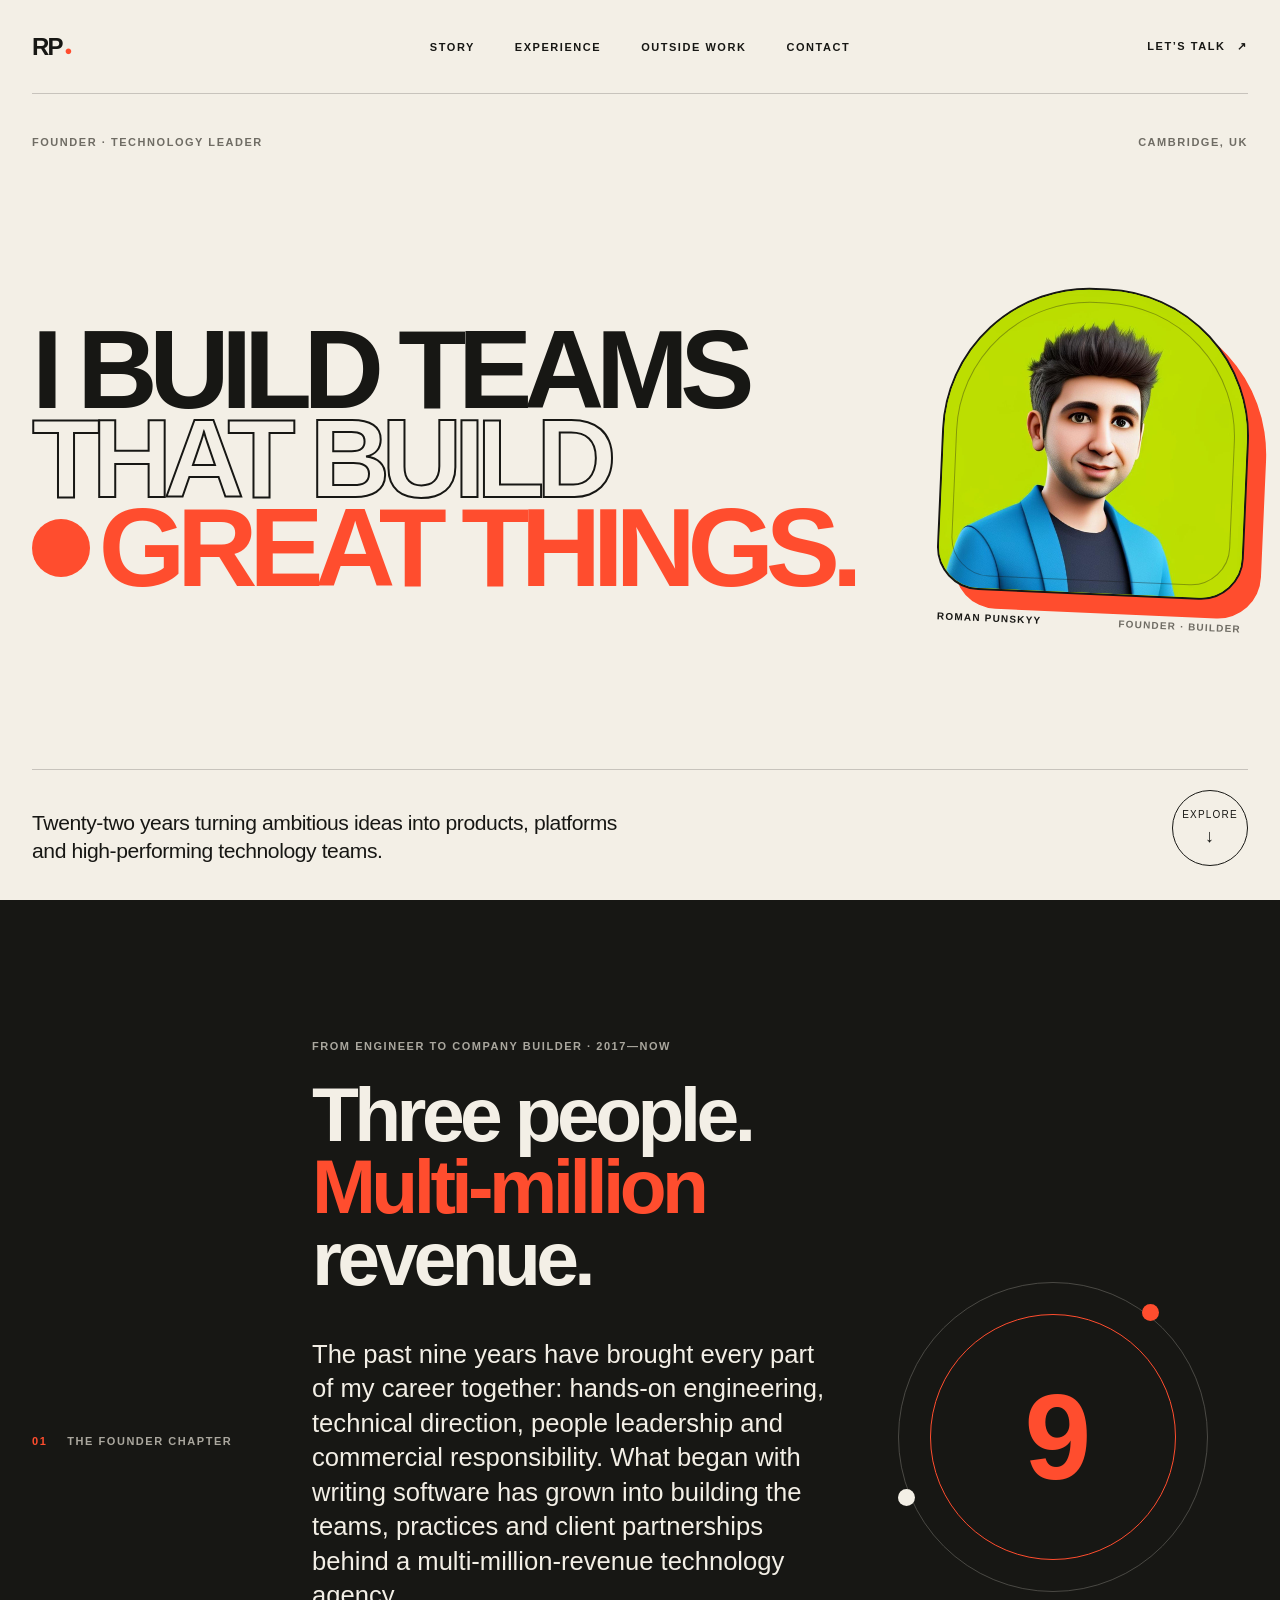
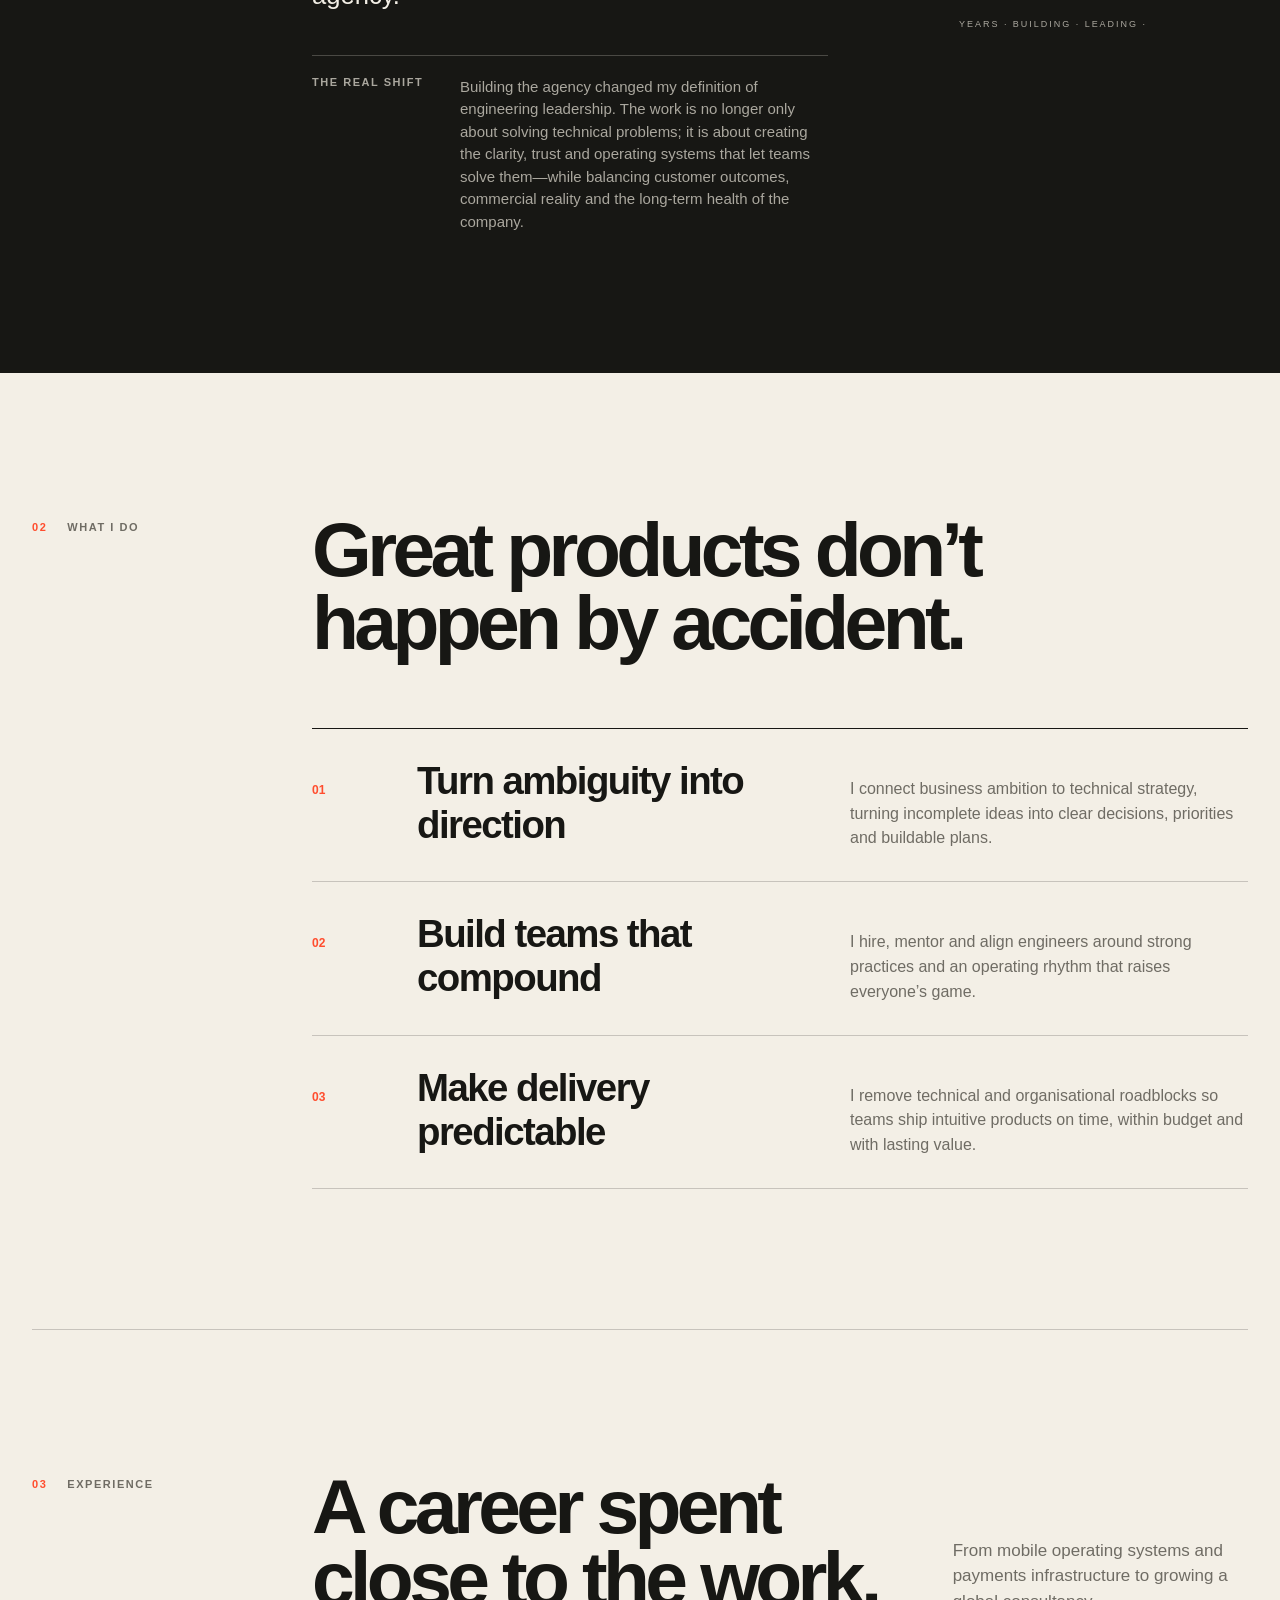
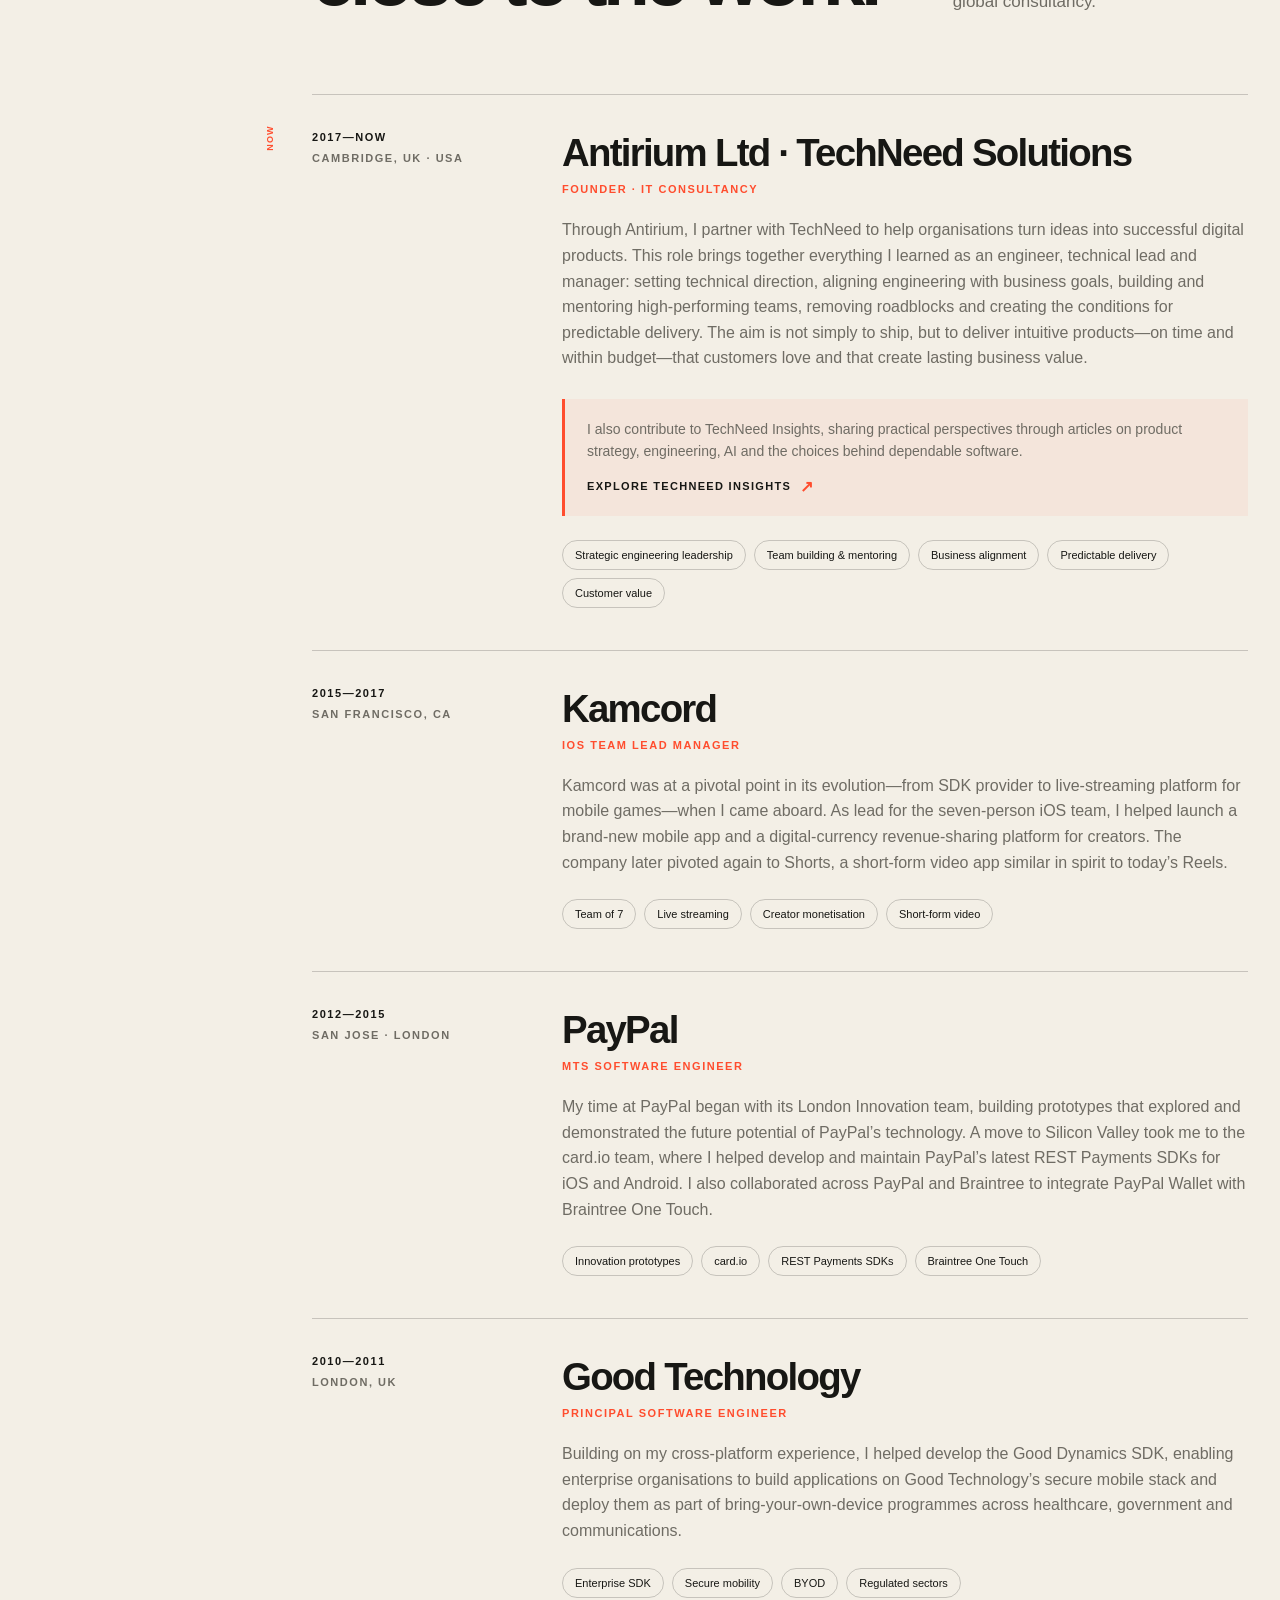
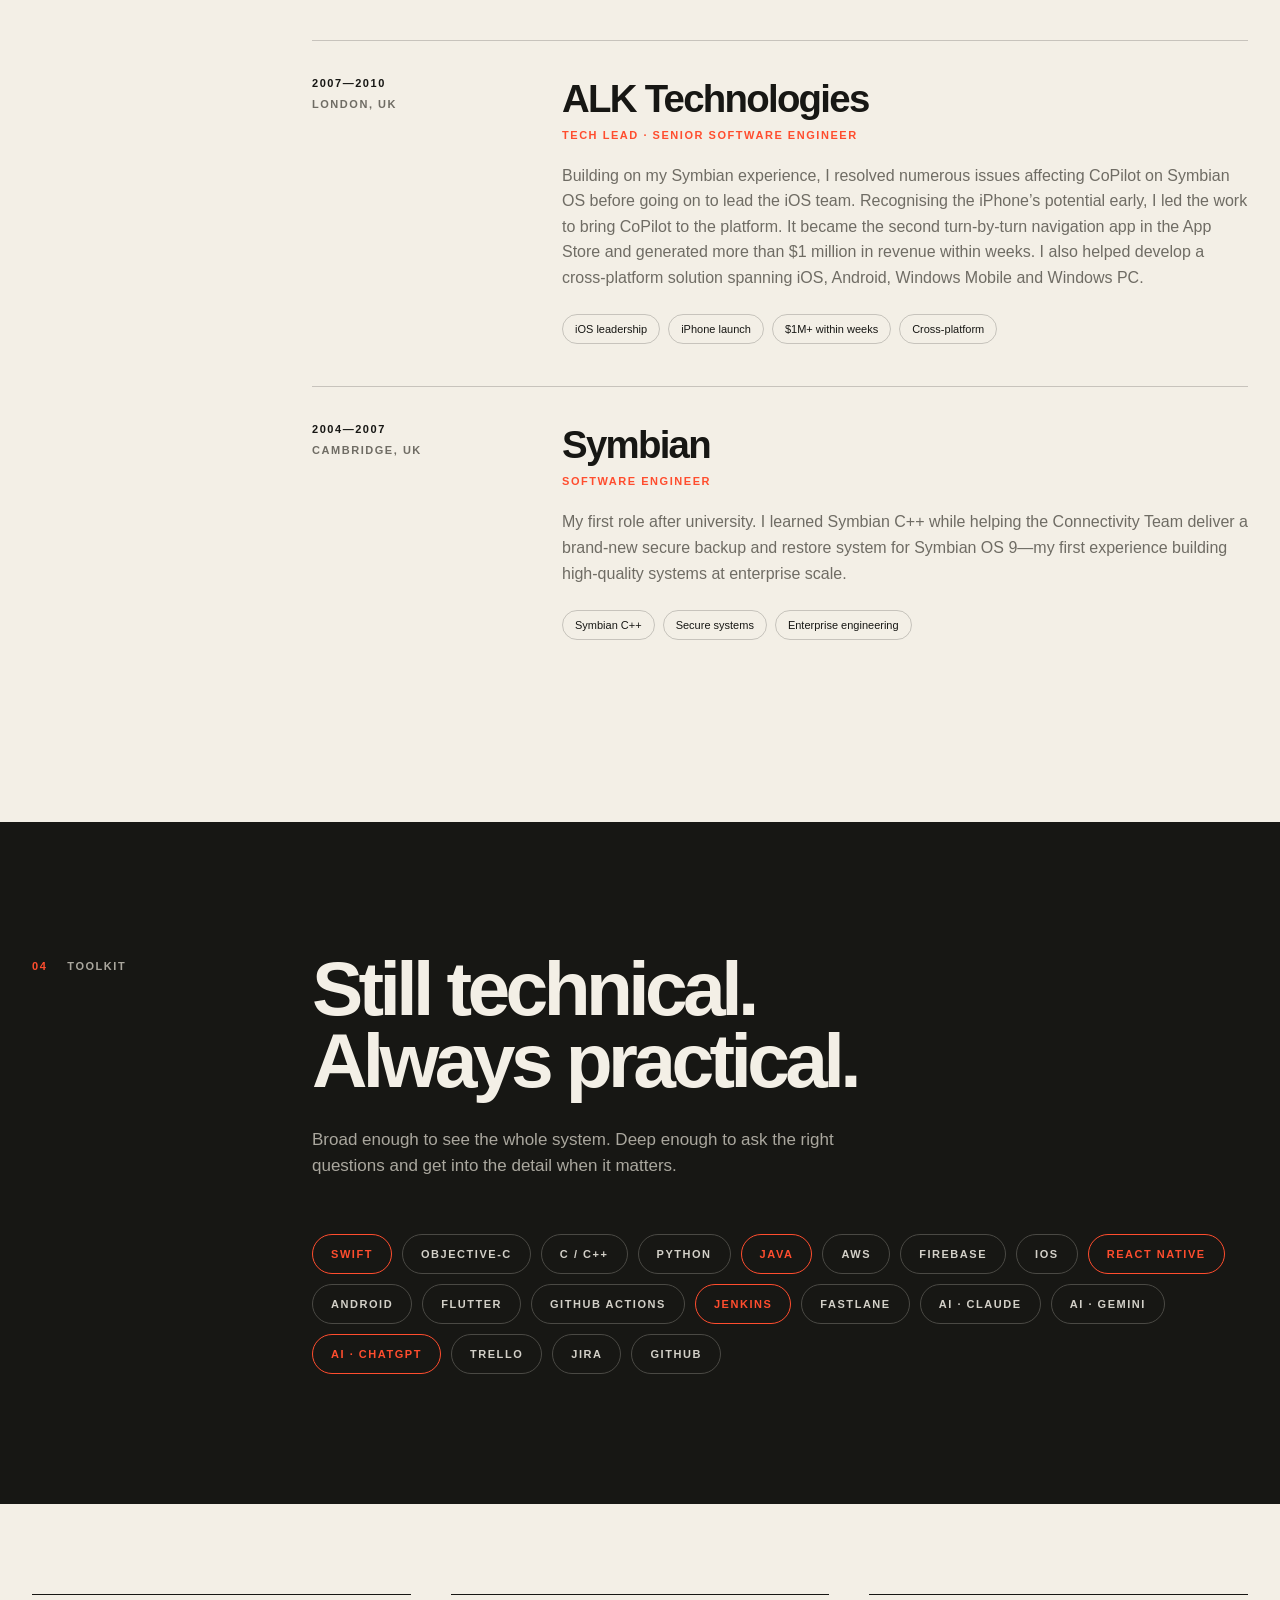
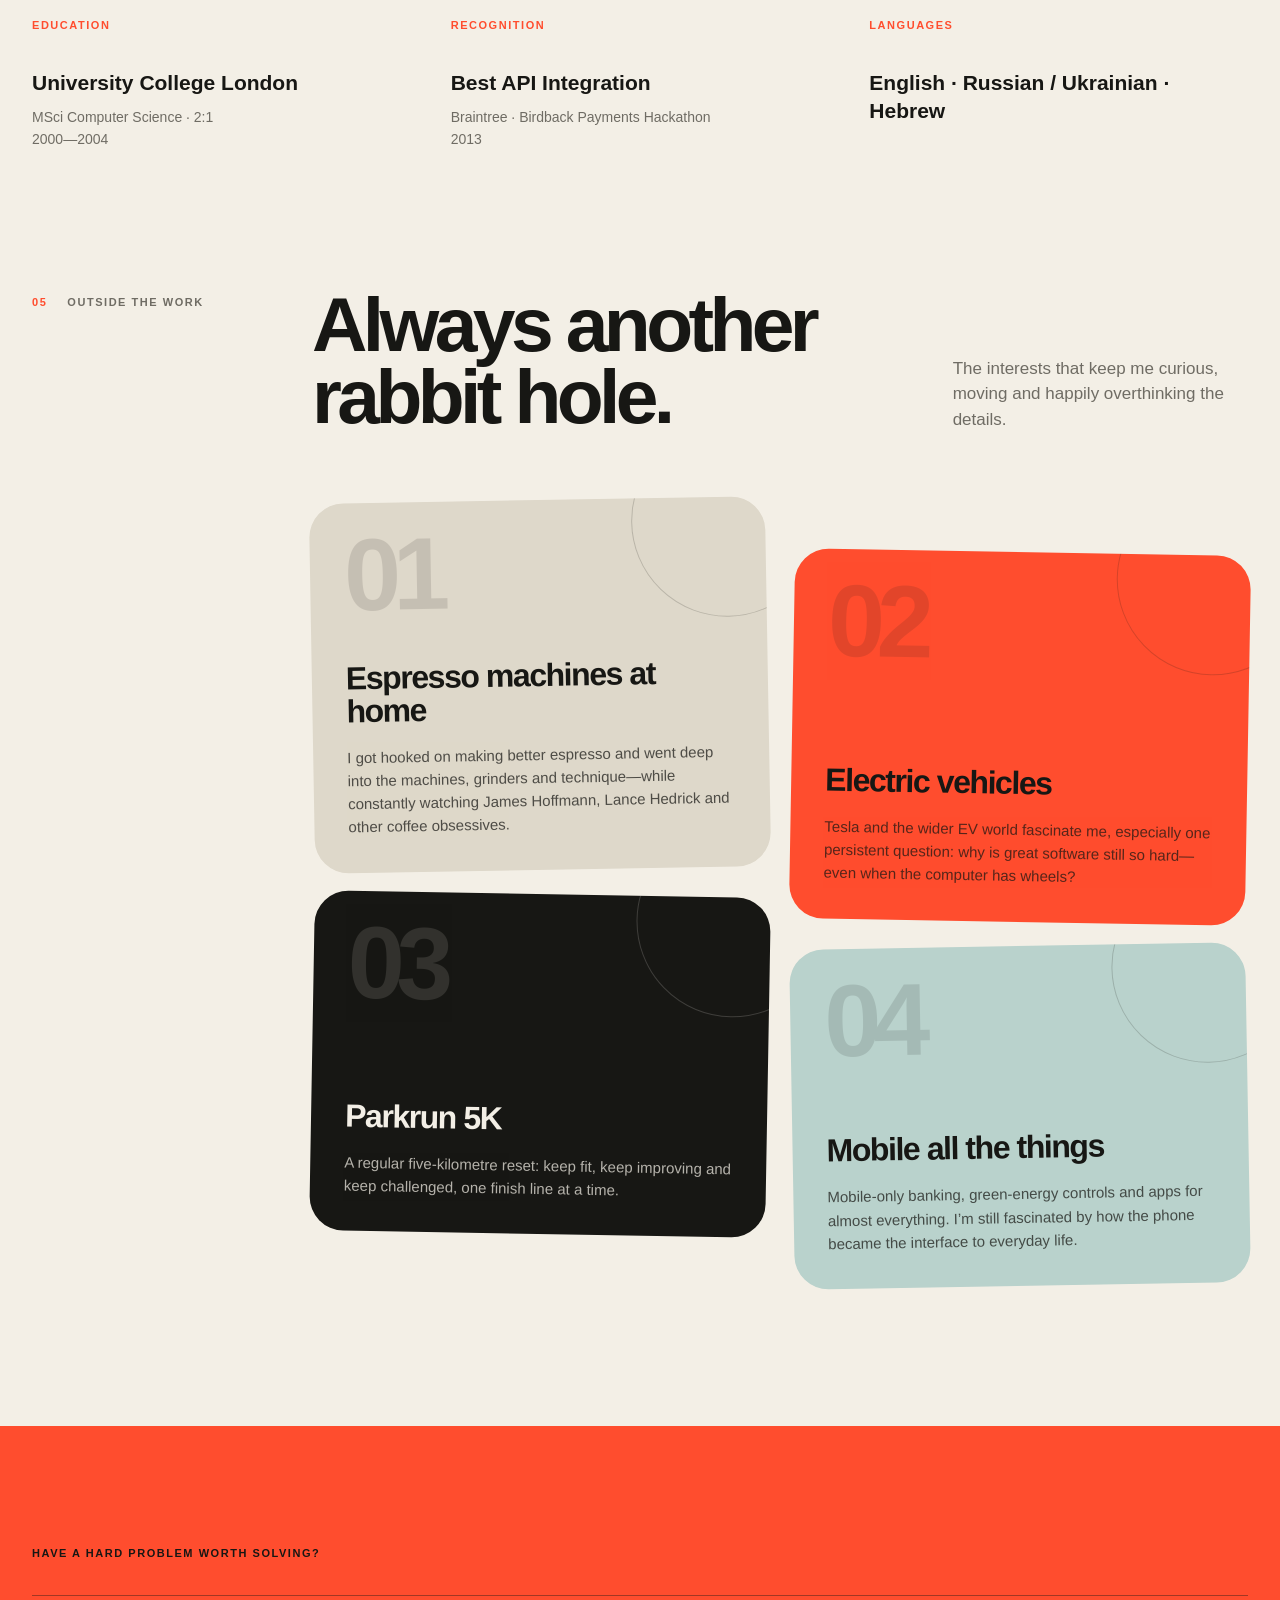
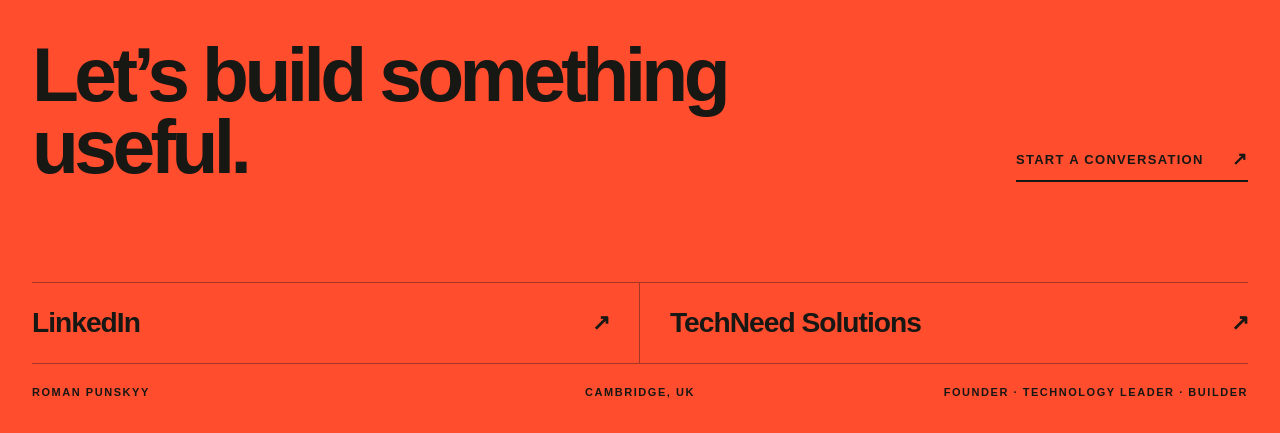
==== commit 04c3bd0f: "add avatar" ====
--- a/index.html
+++ b/index.html
@@ -1 +1 @@
-<!DOCTYPE html><html lang="en"><head><meta charSet="utf-8"/><meta name="viewport" content="width=device-width, initial-scale=1"/><link rel="stylesheet" href="./assets/static/chunks/0.y0v_ahoaogf.css" data-precedence="next"/><link rel="preload" as="script" fetchPriority="low" href="./assets/static/chunks/0mx7f_sekya-b.js"/><script src="./assets/static/chunks/0t2z5hkh7v~~b.js" async=""></script><script src="./assets/static/chunks/07lhk_q6pmm3r.js" async=""></script><script src="./assets/static/chunks/turbopack-12qtzh.kj~xd~.js" async=""></script><script src="./assets/static/chunks/0dbhjjzl8qfwv.js" async=""></script><script src="./assets/static/chunks/11j-yfk1d2wq5.js" async=""></script><meta name="theme-color" content="#f3efe6"/><title>Roman Punskyy — Founder &amp; Technology Leader</title><meta name="description" content="Founder, technology leader and builder with 22 years of experience creating products, platforms and high-performing teams."/><meta property="og:title" content="Roman Punskyy — Founder &amp; Technology Leader"/><meta property="og:description" content="Twenty-two years turning ambitious ideas into products, platforms and high-performing technology teams."/><meta property="og:image" content="https://romanpunskyy.github.io/og.png"/><meta property="og:type" content="website"/><meta name="twitter:card" content="summary_large_image"/><meta name="twitter:title" content="Roman Punskyy — Founder &amp; Technology Leader"/><meta name="twitter:description" content="Founder · Technology leader · Builder"/><meta name="twitter:image" content="https://romanpunskyy.github.io/og.png"/><script src="./assets/static/chunks/03~yq9q893hmn.js" noModule=""></script></head><body><div hidden=""><!--$--><!--/$--></div><main><header class="site-header shell"><a class="wordmark" href="#top" aria-label="Roman Punskyy, home">RP<span>●</span></a><nav aria-label="Main navigation"><a href="#story">Story</a><a href="#experience">Experience</a><a href="#hobbies">Outside work</a><a href="#contact">Contact</a></nav><button class="header-cta" type="button">Let’s talk <span aria-hidden="true">↗</span></button></header><section class="hero shell" id="top"><div class="hero-kicker"><span>Founder · Technology leader</span><span>Cambridge, UK</span></div><h1>I build teams<span class="outline">that build</span><span class="accent-line"><i aria-hidden="true"></i> great things.</span></h1><div class="hero-footer"><p>Twenty-two years turning ambitious ideas into products, platforms and high-performing technology teams.</p><a class="round-link" href="#story" aria-label="Explore my story"><span>Explore</span><b aria-hidden="true">↓</b></a></div></section><section class="founder" id="story"><div class="shell founder-grid"><div class="section-label light"><span>01</span><span>The founder chapter</span></div><div class="founder-copy"><p class="eyebrow">FROM ENGINEER TO COMPANY BUILDER · 2017—NOW</p><h2>Three people.<br/><em>Multi-million</em> revenue.</h2><p class="founder-lede">The past nine years have brought every part of my career together: hands-on engineering, technical direction, people leadership and commercial responsibility. What began with writing software has grown into building the teams, practices and client partnerships behind a multi-million-revenue technology agency.</p><div class="founder-note"><span>The real shift</span><p>Building the agency changed my definition of engineering leadership. The work is no longer only about solving technical problems; it is about creating the clarity, trust and operating systems that let teams solve them—while balancing customer outcomes, commercial reality and the long-term health of the company.</p></div></div><div class="orbit" aria-hidden="true"><span class="orbit-center">9</span><span class="orbit-copy">YEARS · BUILDING · LEADING ·</span></div></div></section><section class="capabilities shell" aria-labelledby="what-i-do"><div class="section-label"><span>02</span><span>What I do</span></div><div><h2 id="what-i-do">Great products don’t happen by accident.</h2><div class="capability-list"><article><span>01</span><h3>Turn ambiguity into direction</h3><p>I connect business ambition to technical strategy, turning incomplete ideas into clear decisions, priorities and buildable plans.</p></article><article><span>02</span><h3>Build teams that compound</h3><p>I hire, mentor and align engineers around strong practices and an operating rhythm that raises everyone’s game.</p></article><article><span>03</span><h3>Make delivery predictable</h3><p>I remove technical and organisational roadblocks so teams ship intuitive products on time, within budget and with lasting value.</p></article></div></div></section><section class="experience shell" id="experience" aria-labelledby="experience-title"><div class="section-label"><span>03</span><span>Experience</span></div><div class="experience-content"><div class="section-heading"><h2 id="experience-title">A career spent close to the work.</h2><p>From mobile operating systems and payments infrastructure to growing a global consultancy.</p></div><div class="timeline"><article class="featured"><div class="job-meta"><span>2017—NOW</span><span>Cambridge, UK · USA</span></div><div class="job-main"><h3>Antirium Ltd · TechNeed Solutions</h3><p class="role">Founder · IT Consultancy</p><p class="summary">Through Antirium, I partner with TechNeed to help organisations turn ideas into successful digital products. This role brings together everything I learned as an engineer, technical lead and manager: setting technical direction, aligning engineering with business goals, building and mentoring high-performing teams, removing roadblocks and creating the conditions for predictable delivery. The aim is not simply to ship, but to deliver intuitive products—on time and within budget—that customers love and that create lasting business value.</p><div class="insights-note"><p>I also contribute to TechNeed Insights, sharing practical perspectives through articles on product strategy, engineering, AI and the choices behind dependable software.</p><a href="https://techneedsolutions.com/insights" target="_blank" rel="noreferrer">Explore TechNeed Insights <span aria-hidden="true">↗</span></a></div><ul aria-label="Antirium Ltd · TechNeed Solutions focus areas"><li>Strategic engineering leadership</li><li>Team building &amp; mentoring</li><li>Business alignment</li><li>Predictable delivery</li><li>Customer value</li></ul></div></article><article class=""><div class="job-meta"><span>2015—2017</span><span>San Francisco, CA</span></div><div class="job-main"><h3>Kamcord</h3><p class="role">iOS Team Lead Manager</p><p class="summary">Kamcord was at a pivotal point in its evolution—from SDK provider to live-streaming platform for mobile games—when I came aboard. As lead for the seven-person iOS team, I helped launch a brand-new mobile app and a digital-currency revenue-sharing platform for creators. The company later pivoted again to Shorts, a short-form video app similar in spirit to today’s Reels.</p><ul aria-label="Kamcord focus areas"><li>Team of 7</li><li>Live streaming</li><li>Creator monetisation</li><li>Short-form video</li></ul></div></article><article class=""><div class="job-meta"><span>2012—2015</span><span>San Jose · London</span></div><div class="job-main"><h3>PayPal</h3><p class="role">MTS Software Engineer</p><p class="summary">My time at PayPal began with its London Innovation team, building prototypes that explored and demonstrated the future potential of PayPal’s technology. A move to Silicon Valley took me to the card.io team, where I helped develop and maintain PayPal’s latest REST Payments SDKs for iOS and Android. I also collaborated across PayPal and Braintree to integrate PayPal Wallet with Braintree One Touch.</p><ul aria-label="PayPal focus areas"><li>Innovation prototypes</li><li>card.io</li><li>REST Payments SDKs</li><li>Braintree One Touch</li></ul></div></article><article class=""><div class="job-meta"><span>2010—2011</span><span>London, UK</span></div><div class="job-main"><h3>Good Technology</h3><p class="role">Principal Software Engineer</p><p class="summary">Building on my cross-platform experience, I helped develop the Good Dynamics SDK, enabling enterprise organisations to build applications on Good Technology’s secure mobile stack and deploy them as part of bring-your-own-device programmes across healthcare, government and communications.</p><ul aria-label="Good Technology focus areas"><li>Enterprise SDK</li><li>Secure mobility</li><li>BYOD</li><li>Regulated sectors</li></ul></div></article><article class=""><div class="job-meta"><span>2007—2010</span><span>London, UK</span></div><div class="job-main"><h3>ALK Technologies</h3><p class="role">Tech Lead · Senior Software Engineer</p><p class="summary">Building on my Symbian experience, I resolved numerous issues affecting CoPilot on Symbian OS before going on to lead the iOS team. Recognising the iPhone’s potential early, I led the work to bring CoPilot to the platform. It became the second turn-by-turn navigation app in the App Store and generated more than $1 million in revenue within weeks. I also helped develop a cross-platform solution spanning iOS, Android, Windows Mobile and Windows PC.</p><ul aria-label="ALK Technologies focus areas"><li>iOS leadership</li><li>iPhone launch</li><li>$1M+ within weeks</li><li>Cross-platform</li></ul></div></article><article class=""><div class="job-meta"><span>2004—2007</span><span>Cambridge, UK</span></div><div class="job-main"><h3>Symbian</h3><p class="role">Software Engineer</p><p class="summary">My first role after university. I learned Symbian C++ while helping the Connectivity Team deliver a brand-new secure backup and restore system for Symbian OS 9—my first experience building high-quality systems at enterprise scale.</p><ul aria-label="Symbian focus areas"><li>Symbian C++</li><li>Secure systems</li><li>Enterprise engineering</li></ul></div></article></div></div></section><section class="toolkit"><div class="shell toolkit-grid"><div class="section-label light"><span>04</span><span>Toolkit</span></div><div><h2>Still technical.<br/>Always practical.</h2><p>Broad enough to see the whole system. Deep enough to ask the right questions and get into the detail when it matters.</p><ul class="stack-list" aria-label="Technical skills"><li>Swift</li><li>Objective-C</li><li>C / C++</li><li>Python</li><li>Java</li><li>AWS</li><li>Firebase</li><li>iOS</li><li>React Native</li><li>Android</li><li>Flutter</li><li>GitHub Actions</li><li>Jenkins</li><li>Fastlane</li><li>AI · Claude</li><li>AI · Gemini</li><li>AI · ChatGPT</li><li>Trello</li><li>Jira</li><li>GitHub</li></ul></div></div></section><section class="details shell"><div><span class="detail-label">Education</span><h3>University College London</h3><p>MSci Computer Science · 2:1</p><p>2000—2004</p></div><div><span class="detail-label">Recognition</span><h3>Best API Integration</h3><p>Braintree · Birdback Payments Hackathon</p><p>2013</p></div><div><span class="detail-label">Languages</span><h3>English · Russian / Ukrainian · Hebrew</h3></div></section><section class="hobbies shell" id="hobbies" aria-labelledby="hobbies-title"><div class="section-label"><span>05</span><span>Outside the work</span></div><div><div class="hobbies-heading"><h2 id="hobbies-title">Always another rabbit hole.</h2><p>The interests that keep me curious, moving and happily overthinking the details.</p></div><div class="hobbies-deck"><article class="hobby-card"><span class="hobby-number">01</span><div><h3>Espresso machines at home</h3><p>I got hooked on making better espresso and went deep into the machines, grinders and technique—while constantly watching James Hoffmann, Lance Hedrick and other coffee obsessives.</p></div></article><article class="hobby-card"><span class="hobby-number">02</span><div><h3>Electric vehicles</h3><p>Tesla and the wider EV world fascinate me, especially one persistent question: why is great software still so hard—even when the computer has wheels?</p></div></article><article class="hobby-card"><span class="hobby-number">03</span><div><h3>Parkrun 5K</h3><p>A regular five-kilometre reset: keep fit, keep improving and keep challenged, one finish line at a time.</p></div></article><article class="hobby-card"><span class="hobby-number">04</span><div><h3>Mobile all the things</h3><p>Mobile-only banking, green-energy controls and apps for almost everything. I’m still fascinated by how the phone became the interface to everyday life.</p></div></article></div></div></section><footer id="contact"><div class="shell footer-inner"><p class="eyebrow">HAVE A HARD PROBLEM WORTH SOLVING?</p><div class="footer-contact"><h2>Let’s build something useful.</h2><button class="footer-cta" type="button">Start a conversation <span aria-hidden="true">↗</span></button></div><div class="footer-links" aria-label="Professional links"><a href="https://www.linkedin.com/in/rpunskyy/" target="_blank" rel="noreferrer"><span>LinkedIn</span><b aria-hidden="true">↗</b></a><a href="https://techneedsolutions.com/" target="_blank" rel="noreferrer"><span>TechNeed Solutions</span><b aria-hidden="true">↗</b></a></div><div class="footer-bottom"><span>Roman Punskyy</span><span>Cambridge, UK</span><span>Founder · Technology Leader · Builder</span></div></div></footer></main><!--$--><!--/$--><script src="./assets/static/chunks/0mx7f_sekya-b.js" id="_R_" async=""></script><script>(self.__next_f=self.__next_f||[]).push([0])</script><script>self.__next_f.push([1,"1:\"$Sreact.fragment\"\n2:I[39756,[\"./assets/static/chunks/0dbhjjzl8qfwv.js\"],\"default\"]\n3:I[37457,[\"./assets/static/chunks/0dbhjjzl8qfwv.js\"],\"default\"]\n4:I[71451,[\"./assets/static/chunks/0dbhjjzl8qfwv.js\",\"./assets/static/chunks/11j-yfk1d2wq5.js\"],\"ContactButton\"]\nf:I[68027,[\"./assets/static/chunks/0dbhjjzl8qfwv.js\"],\"default\",1]\n:HL[\"./assets/static/chunks/0.y0v_ahoaogf.css\",\"style\"]\n"])</script><script>self.__next_f.push([1,"0:{\"P\":null,\"c\":[\"\",\"\"],\"q\":\"\",\"i\":false,\"f\":[[[\"\",{\"children\":[\"__PAGE__\",{}]},\"$undefined\",\"$undefined\",16],[[\"$\",\"$1\",\"c\",{\"children\":[[[\"$\",\"link\",\"0\",{\"rel\":\"stylesheet\",\"href\":\"./assets/static/chunks/0.y0v_ahoaogf.css\",\"precedence\":\"next\",\"crossOrigin\":\"$undefined\",\"nonce\":\"$undefined\"}],[\"$\",\"script\",\"script-0\",{\"src\":\"./assets/static/chunks/0dbhjjzl8qfwv.js\",\"async\":true,\"nonce\":\"$undefined\"}]],[\"$\",\"html\",null,{\"lang\":\"en\",\"children\":[\"$\",\"body\",null,{\"children\":[\"$\",\"$L2\",null,{\"parallelRouterKey\":\"children\",\"error\":\"$undefined\",\"errorStyles\":\"$undefined\",\"errorScripts\":\"$undefined\",\"template\":[\"$\",\"$L3\",null,{}],\"templateStyles\":\"$undefined\",\"templateScripts\":\"$undefined\",\"notFound\":[[[\"$\",\"title\",null,{\"children\":\"404: This page could not be found.\"}],[\"$\",\"div\",null,{\"style\":{\"fontFamily\":\"system-ui,\\\"Segoe UI\\\",Roboto,Helvetica,Arial,sans-serif,\\\"Apple Color Emoji\\\",\\\"Segoe UI Emoji\\\"\",\"height\":\"100vh\",\"textAlign\":\"center\",\"display\":\"flex\",\"flexDirection\":\"column\",\"alignItems\":\"center\",\"justifyContent\":\"center\"},\"children\":[\"$\",\"div\",null,{\"children\":[[\"$\",\"style\",null,{\"dangerouslySetInnerHTML\":{\"__html\":\"body{color:#000;background:#fff;margin:0}.next-error-h1{border-right:1px solid rgba(0,0,0,.3)}@media (prefers-color-scheme:dark){body{color:#fff;background:#000}.next-error-h1{border-right:1px solid rgba(255,255,255,.3)}}\"}}],[\"$\",\"h1\",null,{\"className\":\"next-error-h1\",\"style\":{\"display\":\"inline-block\",\"margin\":\"0 20px 0 0\",\"padding\":\"0 23px 0 0\",\"fontSize\":24,\"fontWeight\":500,\"verticalAlign\":\"top\",\"lineHeight\":\"49px\"},\"children\":404}],[\"$\",\"div\",null,{\"style\":{\"display\":\"inline-block\"},\"children\":[\"$\",\"h2\",null,{\"style\":{\"fontSize\":14,\"fontWeight\":400,\"lineHeight\":\"49px\",\"margin\":0},\"children\":\"This page could not be found.\"}]}]]}]}]],[]],\"forbidden\":\"$undefined\",\"unauthorized\":\"$undefined\"}]}]}]]}],{\"children\":[[\"$\",\"$1\",\"c\",{\"children\":[[\"$\",\"main\",null,{\"children\":[[\"$\",\"header\",null,{\"className\":\"site-header shell\",\"children\":[[\"$\",\"a\",null,{\"className\":\"wordmark\",\"href\":\"#top\",\"aria-label\":\"Roman Punskyy, home\",\"children\":[\"RP\",[\"$\",\"span\",null,{\"children\":\"●\"}]]}],[\"$\",\"nav\",null,{\"aria-label\":\"Main navigation\",\"children\":[[\"$\",\"a\",null,{\"href\":\"#story\",\"children\":\"Story\"}],[\"$\",\"a\",null,{\"href\":\"#experience\",\"children\":\"Experience\"}],[\"$\",\"a\",null,{\"href\":\"#hobbies\",\"children\":\"Outside work\"}],[\"$\",\"a\",null,{\"href\":\"#contact\",\"children\":\"Contact\"}]]}],[\"$\",\"$L4\",null,{\"className\":\"header-cta\",\"children\":[\"Let’s talk \",[\"$\",\"span\",null,{\"aria-hidden\":\"true\",\"children\":\"↗\"}]]}]]}],[\"$\",\"section\",null,{\"className\":\"hero shell\",\"id\":\"top\",\"children\":[[\"$\",\"div\",null,{\"className\":\"hero-kicker\",\"children\":[[\"$\",\"span\",null,{\"children\":\"Founder · Technology leader\"}],[\"$\",\"span\",null,{\"children\":\"Cambridge, UK\"}]]}],[\"$\",\"h1\",null,{\"children\":[\"I build teams\",[\"$\",\"span\",null,{\"className\":\"outline\",\"children\":\"that build\"}],[\"$\",\"span\",null,{\"className\":\"accent-line\",\"children\":[[\"$\",\"i\",null,{\"aria-hidden\":\"true\"}],\" great things.\"]}]]}],[\"$\",\"div\",null,{\"className\":\"hero-footer\",\"children\":[[\"$\",\"p\",null,{\"children\":\"Twenty-two years turning ambitious ideas into products, platforms and high-performing technology teams.\"}],[\"$\",\"a\",null,{\"className\":\"round-link\",\"href\":\"#story\",\"aria-label\":\"Explore my story\",\"children\":[[\"$\",\"span\",null,{\"children\":\"Explore\"}],[\"$\",\"b\",null,{\"aria-hidden\":\"true\",\"children\":\"↓\"}]]}]]}]]}],[\"$\",\"section\",null,{\"className\":\"founder\",\"id\":\"story\",\"children\":[\"$\",\"div\",null,{\"className\":\"shell founder-grid\",\"children\":[[\"$\",\"div\",null,{\"className\":\"section-label light\",\"children\":[[\"$\",\"span\",null,{\"children\":\"01\"}],[\"$\",\"span\",null,{\"children\":\"The founder chapter\"}]]}],[\"$\",\"div\",null,{\"className\":\"founder-copy\",\"children\":[[\"$\",\"p\",null,{\"className\":\"eyebrow\",\"children\":\"FROM ENGINEER TO COMPANY BUILDER · 2017—NOW\"}],[\"$\",\"h2\",null,{\"children\":[\"Three people.\",[\"$\",\"br\",null,{}],[\"$\",\"em\",null,{\"children\":\"Multi-million\"}],\" revenue.\"]}],[\"$\",\"p\",null,{\"className\":\"founder-lede\",\"children\":\"The past nine years have brought every part of my career together: hands-on engineering, technical direction, people leadership and commercial responsibility. What began with writing software has grown into building the teams, practices and client partnerships behind a multi-million-revenue technology agency.\"}],[\"$\",\"div\",null,{\"className\":\"founder-note\",\"children\":[[\"$\",\"span\",null,{\"children\":\"The real shift\"}],[\"$\",\"p\",null,{\"children\":\"Building the agency changed my definition of engineering leadership. The work is no longer only about solving technical problems; it is about creating the clarity, trust and operating systems that let teams solve them—while balancing customer outcomes, commercial reality and the long-term health of the company.\"}]]}]]}],\"$L5\"]}]}],\"$L6\",\"$L7\",\"$L8\",\"$L9\",\"$La\",\"$Lb\"]}],[\"$Lc\"],\"$Ld\"]}],{},null,false,null]},null,false,null],\"$Le\",false]],\"m\":\"$undefined\",\"G\":[\"$f\",[\"$L10\"]],\"S\":true,\"h\":null,\"s\":\"$undefined\",\"l\":\"$undefined\",\"p\":\"$undefined\",\"d\":\"$undefined\",\"b\":\"tOupJKj0trAX3w646xAqO\"}\n"])</script><script>self.__next_f.push([1,"15:I[97367,[\"./assets/static/chunks/0dbhjjzl8qfwv.js\"],\"OutletBoundary\"]\n16:\"$Sreact.suspense\"\n18:I[97367,[\"./assets/static/chunks/0dbhjjzl8qfwv.js\"],\"ViewportBoundary\"]\n1a:I[97367,[\"./assets/static/chunks/0dbhjjzl8qfwv.js\"],\"MetadataBoundary\"]\n5:[\"$\",\"div\",null,{\"className\":\"orbit\",\"aria-hidden\":\"true\",\"children\":[[\"$\",\"span\",null,{\"className\":\"orbit-center\",\"children\":\"9\"}],[\"$\",\"span\",null,{\"className\":\"orbit-copy\",\"children\":\"YEARS · BUILDING · LEADING ·\"}]]}]\n6:[\"$\",\"section\",null,{\"className\":\"capabilities shell\",\"aria-labelledby\":\"what-i-do\",\"children\":[[\"$\",\"div\",null,{\"className\":\"section-label\",\"children\":[[\"$\",\"span\",null,{\"children\":\"02\"}],[\"$\",\"span\",null,{\"children\":\"What I do\"}]]}],[\"$\",\"div\",null,{\"children\":[[\"$\",\"h2\",null,{\"id\":\"what-i-do\",\"children\":\"Great products don’t happen by accident.\"}],[\"$\",\"div\",null,{\"className\":\"capability-list\",\"children\":[[\"$\",\"article\",\"01\",{\"children\":[[\"$\",\"span\",null,{\"children\":\"01\"}],[\"$\",\"h3\",null,{\"children\":\"Turn ambiguity into direction\"}],[\"$\",\"p\",null,{\"children\":\"I connect business ambition to technical strategy, turning incomplete ideas into clear decisions, priorities and buildable plans.\"}]]}],[\"$\",\"article\",\"02\",{\"children\":[[\"$\",\"span\",null,{\"children\":\"02\"}],[\"$\",\"h3\",null,{\"children\":\"Build teams that compound\"}],[\"$\",\"p\",null,{\"children\":\"I hire, mentor and align engineers around strong practices and an operating rhythm that raises everyone’s game.\"}]]}],[\"$\",\"article\",\"03\",{\"children\":[[\"$\",\"span\",null,{\"children\":\"03\"}],[\"$\",\"h3\",null,{\"children\":\"Make delivery predictable\"}],[\"$\",\"p\",null,{\"children\":\"I remove technical and organisational roadblocks so teams ship intuitive products on time, within budget and with lasting value.\"}]]}]]}]]}]]}]\n"])</script><script>self.__next_f.push([1,"7:[\"$\",\"section\",null,{\"className\":\"experience shell\",\"id\":\"experience\",\"aria-labelledby\":\"experience-title\",\"children\":[[\"$\",\"div\",null,{\"className\":\"section-label\",\"children\":[[\"$\",\"span\",null,{\"children\":\"03\"}],[\"$\",\"span\",null,{\"children\":\"Experience\"}]]}],[\"$\",\"div\",null,{\"className\":\"experience-content\",\"children\":[[\"$\",\"div\",null,{\"className\":\"section-heading\",\"children\":[[\"$\",\"h2\",null,{\"id\":\"experience-title\",\"children\":\"A career spent close to the work.\"}],[\"$\",\"p\",null,{\"children\":\"From mobile operating systems and payments infrastructure to growing a global consultancy.\"}]]}],[\"$\",\"div\",null,{\"className\":\"timeline\",\"children\":[[\"$\",\"article\",\"Antirium Ltd · TechNeed Solutions\",{\"className\":\"featured\",\"children\":[[\"$\",\"div\",null,{\"className\":\"job-meta\",\"children\":[[\"$\",\"span\",null,{\"children\":\"2017—NOW\"}],[\"$\",\"span\",null,{\"children\":\"Cambridge, UK · USA\"}]]}],[\"$\",\"div\",null,{\"className\":\"job-main\",\"children\":[[\"$\",\"h3\",null,{\"children\":\"Antirium Ltd · TechNeed Solutions\"}],[\"$\",\"p\",null,{\"className\":\"role\",\"children\":\"Founder · IT Consultancy\"}],[\"$\",\"p\",null,{\"className\":\"summary\",\"children\":\"Through Antirium, I partner with TechNeed to help organisations turn ideas into successful digital products. This role brings together everything I learned as an engineer, technical lead and manager: setting technical direction, aligning engineering with business goals, building and mentoring high-performing teams, removing roadblocks and creating the conditions for predictable delivery. The aim is not simply to ship, but to deliver intuitive products—on time and within budget—that customers love and that create lasting business value.\"}],[\"$\",\"div\",null,{\"className\":\"insights-note\",\"children\":[[\"$\",\"p\",null,{\"children\":\"I also contribute to TechNeed Insights, sharing practical perspectives through articles on product strategy, engineering, AI and the choices behind dependable software.\"}],[\"$\",\"a\",null,{\"href\":\"https://techneedsolutions.com/insights\",\"target\":\"_blank\",\"rel\":\"noreferrer\",\"children\":[\"Explore TechNeed Insights \",[\"$\",\"span\",null,{\"aria-hidden\":\"true\",\"children\":\"↗\"}]]}]]}],[\"$\",\"ul\",null,{\"aria-label\":\"Antirium Ltd · TechNeed Solutions focus areas\",\"children\":[[\"$\",\"li\",\"Strategic engineering leadership\",{\"children\":\"Strategic engineering leadership\"}],[\"$\",\"li\",\"Team building \u0026 mentoring\",{\"children\":\"Team building \u0026 mentoring\"}],[\"$\",\"li\",\"Business alignment\",{\"children\":\"Business alignment\"}],[\"$\",\"li\",\"Predictable delivery\",{\"children\":\"Predictable delivery\"}],[\"$\",\"li\",\"Customer value\",{\"children\":\"Customer value\"}]]}]]}]]}],[\"$\",\"article\",\"Kamcord\",{\"className\":\"\",\"children\":[[\"$\",\"div\",null,{\"className\":\"job-meta\",\"children\":[[\"$\",\"span\",null,{\"children\":\"2015—2017\"}],[\"$\",\"span\",null,{\"children\":\"San Francisco, CA\"}]]}],[\"$\",\"div\",null,{\"className\":\"job-main\",\"children\":[[\"$\",\"h3\",null,{\"children\":\"Kamcord\"}],[\"$\",\"p\",null,{\"className\":\"role\",\"children\":\"iOS Team Lead Manager\"}],[\"$\",\"p\",null,{\"className\":\"summary\",\"children\":\"Kamcord was at a pivotal point in its evolution—from SDK provider to live-streaming platform for mobile games—when I came aboard. As lead for the seven-person iOS team, I helped launch a brand-new mobile app and a digital-currency revenue-sharing platform for creators. The company later pivoted again to Shorts, a short-form video app similar in spirit to today’s Reels.\"}],false,[\"$\",\"ul\",null,{\"aria-label\":\"Kamcord focus areas\",\"children\":[[\"$\",\"li\",\"Team of 7\",{\"children\":\"Team of 7\"}],[\"$\",\"li\",\"Live streaming\",{\"children\":\"Live streaming\"}],[\"$\",\"li\",\"Creator monetisation\",{\"children\":\"Creator monetisation\"}],[\"$\",\"li\",\"Short-form video\",{\"children\":\"Short-form video\"}]]}]]}]]}],[\"$\",\"article\",\"PayPal\",{\"className\":\"\",\"children\":[[\"$\",\"div\",null,{\"className\":\"job-meta\",\"children\":[[\"$\",\"span\",null,{\"children\":\"2012—2015\"}],[\"$\",\"span\",null,{\"children\":\"San Jose · London\"}]]}],[\"$\",\"div\",null,{\"className\":\"job-main\",\"children\":[[\"$\",\"h3\",null,{\"children\":\"PayPal\"}],[\"$\",\"p\",null,{\"className\":\"role\",\"children\":\"MTS Software Engineer\"}],[\"$\",\"p\",null,{\"className\":\"summary\",\"children\":\"My time at PayPal began with its London Innovation team, building prototypes that explored and demonstrated the future potential of PayPal’s technology. A move to Silicon Valley took me to the card.io team, where I helped develop and maintain PayPal’s latest REST Payments SDKs for iOS and Android. I also collaborated across PayPal and Braintree to integrate PayPal Wallet with Braintree One Touch.\"}],false,\"$L11\"]}]]}],\"$L12\",\"$L13\",\"$L14\"]}]]}]]}]\n"])</script><script>self.__next_f.push([1,"8:[\"$\",\"section\",null,{\"className\":\"toolkit\",\"children\":[\"$\",\"div\",null,{\"className\":\"shell toolkit-grid\",\"children\":[[\"$\",\"div\",null,{\"className\":\"section-label light\",\"children\":[[\"$\",\"span\",null,{\"children\":\"04\"}],[\"$\",\"span\",null,{\"children\":\"Toolkit\"}]]}],[\"$\",\"div\",null,{\"children\":[[\"$\",\"h2\",null,{\"children\":[\"Still technical.\",[\"$\",\"br\",null,{}],\"Always practical.\"]}],[\"$\",\"p\",null,{\"children\":\"Broad enough to see the whole system. Deep enough to ask the right questions and get into the detail when it matters.\"}],[\"$\",\"ul\",null,{\"className\":\"stack-list\",\"aria-label\":\"Technical skills\",\"children\":[[\"$\",\"li\",\"Swift\",{\"children\":\"Swift\"}],[\"$\",\"li\",\"Objective-C\",{\"children\":\"Objective-C\"}],[\"$\",\"li\",\"C / C++\",{\"children\":\"C / C++\"}],[\"$\",\"li\",\"Python\",{\"children\":\"Python\"}],[\"$\",\"li\",\"Java\",{\"children\":\"Java\"}],[\"$\",\"li\",\"AWS\",{\"children\":\"AWS\"}],[\"$\",\"li\",\"Firebase\",{\"children\":\"Firebase\"}],[\"$\",\"li\",\"iOS\",{\"children\":\"iOS\"}],[\"$\",\"li\",\"React Native\",{\"children\":\"React Native\"}],[\"$\",\"li\",\"Android\",{\"children\":\"Android\"}],[\"$\",\"li\",\"Flutter\",{\"children\":\"Flutter\"}],[\"$\",\"li\",\"GitHub Actions\",{\"children\":\"GitHub Actions\"}],[\"$\",\"li\",\"Jenkins\",{\"children\":\"Jenkins\"}],[\"$\",\"li\",\"Fastlane\",{\"children\":\"Fastlane\"}],[\"$\",\"li\",\"AI · Claude\",{\"children\":\"AI · Claude\"}],[\"$\",\"li\",\"AI · Gemini\",{\"children\":\"AI · Gemini\"}],[\"$\",\"li\",\"AI · ChatGPT\",{\"children\":\"AI · ChatGPT\"}],[\"$\",\"li\",\"Trello\",{\"children\":\"Trello\"}],[\"$\",\"li\",\"Jira\",{\"children\":\"Jira\"}],[\"$\",\"li\",\"GitHub\",{\"children\":\"GitHub\"}]]}]]}]]}]}]\n"])</script><script>self.__next_f.push([1,"9:[\"$\",\"section\",null,{\"className\":\"details shell\",\"children\":[[\"$\",\"div\",null,{\"children\":[[\"$\",\"span\",null,{\"className\":\"detail-label\",\"children\":\"Education\"}],[\"$\",\"h3\",null,{\"children\":\"University College London\"}],[\"$\",\"p\",null,{\"children\":\"MSci Computer Science · 2:1\"}],[\"$\",\"p\",null,{\"children\":\"2000—2004\"}]]}],[\"$\",\"div\",null,{\"children\":[[\"$\",\"span\",null,{\"className\":\"detail-label\",\"children\":\"Recognition\"}],[\"$\",\"h3\",null,{\"children\":\"Best API Integration\"}],[\"$\",\"p\",null,{\"children\":\"Braintree · Birdback Payments Hackathon\"}],[\"$\",\"p\",null,{\"children\":\"2013\"}]]}],[\"$\",\"div\",null,{\"children\":[[\"$\",\"span\",null,{\"className\":\"detail-label\",\"children\":\"Languages\"}],[\"$\",\"h3\",null,{\"children\":\"English · Russian / Ukrainian · Hebrew\"}]]}]]}]\n"])</script><script>self.__next_f.push([1,"a:[\"$\",\"section\",null,{\"className\":\"hobbies shell\",\"id\":\"hobbies\",\"aria-labelledby\":\"hobbies-title\",\"children\":[[\"$\",\"div\",null,{\"className\":\"section-label\",\"children\":[[\"$\",\"span\",null,{\"children\":\"05\"}],[\"$\",\"span\",null,{\"children\":\"Outside the work\"}]]}],[\"$\",\"div\",null,{\"children\":[[\"$\",\"div\",null,{\"className\":\"hobbies-heading\",\"children\":[[\"$\",\"h2\",null,{\"id\":\"hobbies-title\",\"children\":\"Always another rabbit hole.\"}],[\"$\",\"p\",null,{\"children\":\"The interests that keep me curious, moving and happily overthinking the details.\"}]]}],[\"$\",\"div\",null,{\"className\":\"hobbies-deck\",\"children\":[[\"$\",\"article\",\"01\",{\"className\":\"hobby-card\",\"children\":[[\"$\",\"span\",null,{\"className\":\"hobby-number\",\"children\":\"01\"}],[\"$\",\"div\",null,{\"children\":[[\"$\",\"h3\",null,{\"children\":\"Espresso machines at home\"}],[\"$\",\"p\",null,{\"children\":\"I got hooked on making better espresso and went deep into the machines, grinders and technique—while constantly watching James Hoffmann, Lance Hedrick and other coffee obsessives.\"}]]}]]}],[\"$\",\"article\",\"02\",{\"className\":\"hobby-card\",\"children\":[[\"$\",\"span\",null,{\"className\":\"hobby-number\",\"children\":\"02\"}],[\"$\",\"div\",null,{\"children\":[[\"$\",\"h3\",null,{\"children\":\"Electric vehicles\"}],[\"$\",\"p\",null,{\"children\":\"Tesla and the wider EV world fascinate me, especially one persistent question: why is great software still so hard—even when the computer has wheels?\"}]]}]]}],[\"$\",\"article\",\"03\",{\"className\":\"hobby-card\",\"children\":[[\"$\",\"span\",null,{\"className\":\"hobby-number\",\"children\":\"03\"}],[\"$\",\"div\",null,{\"children\":[[\"$\",\"h3\",null,{\"children\":\"Parkrun 5K\"}],[\"$\",\"p\",null,{\"children\":\"A regular five-kilometre reset: keep fit, keep improving and keep challenged, one finish line at a time.\"}]]}]]}],[\"$\",\"article\",\"04\",{\"className\":\"hobby-card\",\"children\":[[\"$\",\"span\",null,{\"className\":\"hobby-number\",\"children\":\"04\"}],[\"$\",\"div\",null,{\"children\":[[\"$\",\"h3\",null,{\"children\":\"Mobile all the things\"}],[\"$\",\"p\",null,{\"children\":\"Mobile-only banking, green-energy controls and apps for almost everything. I’m still fascinated by how the phone became the interface to everyday life.\"}]]}]]}]]}]]}]]}]\n"])</script><script>self.__next_f.push([1,"b:[\"$\",\"footer\",null,{\"id\":\"contact\",\"children\":[\"$\",\"div\",null,{\"className\":\"shell footer-inner\",\"children\":[[\"$\",\"p\",null,{\"className\":\"eyebrow\",\"children\":\"HAVE A HARD PROBLEM WORTH SOLVING?\"}],[\"$\",\"div\",null,{\"className\":\"footer-contact\",\"children\":[[\"$\",\"h2\",null,{\"children\":\"Let’s build something useful.\"}],[\"$\",\"$L4\",null,{\"className\":\"footer-cta\",\"children\":[\"Start a conversation \",[\"$\",\"span\",null,{\"aria-hidden\":\"true\",\"children\":\"↗\"}]]}]]}],[\"$\",\"div\",null,{\"className\":\"footer-links\",\"aria-label\":\"Professional links\",\"children\":[[\"$\",\"a\",null,{\"href\":\"https://www.linkedin.com/in/rpunskyy/\",\"target\":\"_blank\",\"rel\":\"noreferrer\",\"children\":[[\"$\",\"span\",null,{\"children\":\"LinkedIn\"}],[\"$\",\"b\",null,{\"aria-hidden\":\"true\",\"children\":\"↗\"}]]}],[\"$\",\"a\",null,{\"href\":\"https://techneedsolutions.com/\",\"target\":\"_blank\",\"rel\":\"noreferrer\",\"children\":[[\"$\",\"span\",null,{\"children\":\"TechNeed Solutions\"}],[\"$\",\"b\",null,{\"aria-hidden\":\"true\",\"children\":\"↗\"}]]}]]}],[\"$\",\"div\",null,{\"className\":\"footer-bottom\",\"children\":[[\"$\",\"span\",null,{\"children\":\"Roman Punskyy\"}],[\"$\",\"span\",null,{\"children\":\"Cambridge, UK\"}],[\"$\",\"span\",null,{\"children\":\"Founder · Technology Leader · Builder\"}]]}]]}]}]\nc:[\"$\",\"script\",\"script-0\",{\"src\":\"./assets/static/chunks/11j-yfk1d2wq5.js\",\"async\":true,\"nonce\":\"$undefined\"}]\nd:[\"$\",\"$L15\",null,{\"children\":[\"$\",\"$16\",null,{\"name\":\"Next.MetadataOutlet\",\"children\":\"$@17\"}]}]\ne:[\"$\",\"$1\",\"h\",{\"children\":[null,[\"$\",\"$L18\",null,{\"children\":\"$L19\"}],[\"$\",\"div\",null,{\"hidden\":true,\"children\":[\"$\",\"$L1a\",null,{\"children\":[\"$\",\"$16\",null,{\"name\":\"Next.Metadata\",\"children\":\"$L1b\"}]}]}],null]}]\n10:[\"$\",\"link\",\"0\",{\"rel\":\"stylesheet\",\"href\":\"./assets/static/chunks/0.y0v_ahoaogf.css\",\"precedence\":\"next\",\"crossOrigin\":\"$undefined\",\"nonce\":\"$undefined\"}]\n"])</script><script>self.__next_f.push([1,"11:[\"$\",\"ul\",null,{\"aria-label\":\"PayPal focus areas\",\"children\":[[\"$\",\"li\",\"Innovation prototypes\",{\"children\":\"Innovation prototypes\"}],[\"$\",\"li\",\"card.io\",{\"children\":\"card.io\"}],[\"$\",\"li\",\"REST Payments SDKs\",{\"children\":\"REST Payments SDKs\"}],[\"$\",\"li\",\"Braintree One Touch\",{\"children\":\"Braintree One Touch\"}]]}]\n12:[\"$\",\"article\",\"Good Technology\",{\"className\":\"\",\"children\":[[\"$\",\"div\",null,{\"className\":\"job-meta\",\"children\":[[\"$\",\"span\",null,{\"children\":\"2010—2011\"}],[\"$\",\"span\",null,{\"children\":\"London, UK\"}]]}],[\"$\",\"div\",null,{\"className\":\"job-main\",\"children\":[[\"$\",\"h3\",null,{\"children\":\"Good Technology\"}],[\"$\",\"p\",null,{\"className\":\"role\",\"children\":\"Principal Software Engineer\"}],[\"$\",\"p\",null,{\"className\":\"summary\",\"children\":\"Building on my cross-platform experience, I helped develop the Good Dynamics SDK, enabling enterprise organisations to build applications on Good Technology’s secure mobile stack and deploy them as part of bring-your-own-device programmes across healthcare, government and communications.\"}],false,[\"$\",\"ul\",null,{\"aria-label\":\"Good Technology focus areas\",\"children\":[[\"$\",\"li\",\"Enterprise SDK\",{\"children\":\"Enterprise SDK\"}],[\"$\",\"li\",\"Secure mobility\",{\"children\":\"Secure mobility\"}],[\"$\",\"li\",\"BYOD\",{\"children\":\"BYOD\"}],[\"$\",\"li\",\"Regulated sectors\",{\"children\":\"Regulated sectors\"}]]}]]}]]}]\n13:[\"$\",\"article\",\"ALK Technologies\",{\"className\":\"\",\"children\":[[\"$\",\"div\",null,{\"className\":\"job-meta\",\"children\":[[\"$\",\"span\",null,{\"children\":\"2007—2010\"}],[\"$\",\"span\",null,{\"children\":\"London, UK\"}]]}],[\"$\",\"div\",null,{\"className\":\"job-main\",\"children\":[[\"$\",\"h3\",null,{\"children\":\"ALK Technologies\"}],[\"$\",\"p\",null,{\"className\":\"role\",\"children\":\"Tech Lead · Senior Software Engineer\"}],[\"$\",\"p\",null,{\"className\":\"summary\",\"children\":\"Building on my Symbian experience, I resolved numerous issues affecting CoPilot on Symbian OS before going on to lead the iOS team. Recognising the iPhone’s potential early, I led the work to bring CoPilot to the platform. It became the second turn-by-turn navigation app in the App Store and generated more than $1 million in revenue within weeks. I also helped develop a cross-platform solution spanning iOS, Android, Windows Mobile and Windows PC.\"}],false,[\"$\",\"ul\",null,{\"aria-label\":\"ALK Technologies focus areas\",\"children\":[[\"$\",\"li\",\"iOS leadership\",{\"children\":\"iOS leadership\"}],[\"$\",\"li\",\"iPhone launch\",{\"children\":\"iPhone launch\"}],[\"$\",\"li\",\"$$1M+ within weeks\",{\"children\":\"$$1M+ within weeks\"}],[\"$\",\"li\",\"Cross-platform\",{\"children\":\"Cross-platform\"}]]}]]}]]}]\n14:[\"$\",\"article\",\"Symbian\",{\"className\":\"\",\"children\":[[\"$\",\"div\",null,{\"className\":\"job-meta\",\"children\":[[\"$\",\"span\",null,{\"children\":\"2004—2007\"}],[\"$\",\"span\",null,{\"children\":\"Cambridge, UK\"}]]}],[\"$\",\"div\",null,{\"className\":\"job-main\",\"children\":[[\"$\",\"h3\",null,{\"children\":\"Symbian\"}],[\"$\",\"p\",null,{\"className\":\"role\",\"children\":\"Software Engineer\"}],[\"$\",\"p\",null,{\"className\":\"summary\",\"children\":\"My first role after university. I learned Symbian C++ while helping the Connectivity Team deliver a brand-new secure backup and restore system for Symbian OS 9—my first experience building high-quality systems at enterprise scale.\"}],false,[\"$\",\"ul\",null,{\"aria-label\":\"Symbian focus areas\",\"children\":[[\"$\",\"li\",\"Symbian C++\",{\"children\":\"Symbian C++\"}],[\"$\",\"li\",\"Secure systems\",{\"children\":\"Secure systems\"}],[\"$\",\"li\",\"Enterprise engineering\",{\"children\":\"Enterprise engineering\"}]]}]]}]]}]\n"])</script><script>self.__next_f.push([1,"19:[[\"$\",\"meta\",\"0\",{\"charSet\":\"utf-8\"}],[\"$\",\"meta\",\"1\",{\"name\":\"viewport\",\"content\":\"width=device-width, initial-scale=1\"}],[\"$\",\"meta\",\"2\",{\"name\":\"theme-color\",\"content\":\"#f3efe6\"}]]\n"])</script><script>self.__next_f.push([1,"17:null\n1b:[[\"$\",\"title\",\"0\",{\"children\":\"Roman Punskyy — Founder \u0026 Technology Leader\"}],[\"$\",\"meta\",\"1\",{\"name\":\"description\",\"content\":\"Founder, technology leader and builder with 22 years of experience creating products, platforms and high-performing teams.\"}],[\"$\",\"meta\",\"2\",{\"property\":\"og:title\",\"content\":\"Roman Punskyy — Founder \u0026 Technology Leader\"}],[\"$\",\"meta\",\"3\",{\"property\":\"og:description\",\"content\":\"Twenty-two years turning ambitious ideas into products, platforms and high-performing technology teams.\"}],[\"$\",\"meta\",\"4\",{\"property\":\"og:image\",\"content\":\"https://romanpunskyy.github.io/og.png\"}],[\"$\",\"meta\",\"5\",{\"property\":\"og:type\",\"content\":\"website\"}],[\"$\",\"meta\",\"6\",{\"name\":\"twitter:card\",\"content\":\"summary_large_image\"}],[\"$\",\"meta\",\"7\",{\"name\":\"twitter:title\",\"content\":\"Roman Punskyy — Founder \u0026 Technology Leader\"}],[\"$\",\"meta\",\"8\",{\"name\":\"twitter:description\",\"content\":\"Founder · Technology leader · Builder\"}],[\"$\",\"meta\",\"9\",{\"name\":\"twitter:image\",\"content\":\"https://romanpunskyy.github.io/og.png\"}]]\n"])</script></body></html>+<!DOCTYPE html><html lang="en"><head><meta charSet="utf-8"/><meta name="viewport" content="width=device-width, initial-scale=1"/><link rel="preload" as="image" href="./assets/static/media/avatar-roman.0fljhv7qz-n_y.jpg"/><link rel="stylesheet" href="./assets/static/chunks/0c_e7~8xbczcx.css" data-precedence="next"/><link rel="preload" as="script" fetchPriority="low" href="./assets/static/chunks/11qk_vpw_zwkf.js"/><script src="./assets/static/chunks/125l.7mq080dp.js" async=""></script><script src="./assets/static/chunks/10u3y4bw1ayzs.js" async=""></script><script src="./assets/static/chunks/turbopack-0rdji5afxehbo.js" async=""></script><script src="./assets/static/chunks/0fsi8lw5utejl.js" async=""></script><script src="./assets/static/chunks/0d3tkj33oycf2.js" async=""></script><script src="./assets/static/chunks/0yd83d~qac3xw.js" async=""></script><meta name="theme-color" content="#f3efe6"/><title>Roman Punskyy — Founder &amp; Technology Leader</title><meta name="description" content="Founder, technology leader and builder with 22 years of experience creating products, platforms and high-performing teams."/><meta property="og:title" content="Roman Punskyy — Founder &amp; Technology Leader"/><meta property="og:description" content="Twenty-two years turning ambitious ideas into products, platforms and high-performing technology teams."/><meta property="og:image" content="https://romanpunskyy.github.io/og.png"/><meta property="og:type" content="website"/><meta name="twitter:card" content="summary_large_image"/><meta name="twitter:title" content="Roman Punskyy — Founder &amp; Technology Leader"/><meta name="twitter:description" content="Founder · Technology leader · Builder"/><meta name="twitter:image" content="https://romanpunskyy.github.io/og.png"/><script src="./assets/static/chunks/03~yq9q893hmn.js" noModule=""></script></head><body><div hidden=""><!--$--><!--/$--></div><main><header class="site-header shell"><a class="wordmark" href="#top" aria-label="Roman Punskyy, home">RP<span>●</span></a><nav aria-label="Main navigation"><a href="#story">Story</a><a href="#experience">Experience</a><a href="#hobbies">Outside work</a><a href="#contact">Contact</a></nav><button class="header-cta" type="button">Let’s talk <span aria-hidden="true">↗</span></button></header><section class="hero shell" id="top"><div class="hero-kicker"><span>Founder · Technology leader</span><span>Cambridge, UK</span></div><div class="hero-main"><h1>I build teams<span class="outline">that build</span><span class="accent-line"><i aria-hidden="true"></i> great things.</span></h1><figure class="hero-portrait"><div class="portrait-frame"><img alt="Illustrated portrait of Roman Punskyy" width="1024" height="1024" decoding="async" data-nimg="1" style="color:transparent" src="./assets/static/media/avatar-roman.0fljhv7qz-n_y.jpg"/></div><figcaption><span>Roman Punskyy</span><span>Founder · Builder</span></figcaption></figure></div><div class="hero-footer"><p>Twenty-two years turning ambitious ideas into products, platforms and high-performing technology teams.</p><a class="round-link" href="#story" aria-label="Explore my story"><span>Explore</span><b aria-hidden="true">↓</b></a></div></section><section class="founder" id="story"><div class="shell founder-grid"><div class="section-label light"><span>01</span><span>The founder chapter</span></div><div class="founder-copy"><p class="eyebrow">FROM ENGINEER TO COMPANY BUILDER · 2017—NOW</p><h2>Three people.<br/><em>Multi-million</em> revenue.</h2><p class="founder-lede">The past nine years have brought every part of my career together: hands-on engineering, technical direction, people leadership and commercial responsibility. What began with writing software has grown into building the teams, practices and client partnerships behind a multi-million-revenue technology agency.</p><div class="founder-note"><span>The real shift</span><p>Building the agency changed my definition of engineering leadership. The work is no longer only about solving technical problems; it is about creating the clarity, trust and operating systems that let teams solve them—while balancing customer outcomes, commercial reality and the long-term health of the company.</p></div></div><div class="orbit" aria-hidden="true"><span class="orbit-center">9</span><span class="orbit-copy">YEARS · BUILDING · LEADING ·</span></div></div></section><section class="capabilities shell" aria-labelledby="what-i-do"><div class="section-label"><span>02</span><span>What I do</span></div><div><h2 id="what-i-do">Great products don’t happen by accident.</h2><div class="capability-list"><article><span>01</span><h3>Turn ambiguity into direction</h3><p>I connect business ambition to technical strategy, turning incomplete ideas into clear decisions, priorities and buildable plans.</p></article><article><span>02</span><h3>Build teams that compound</h3><p>I hire, mentor and align engineers around strong practices and an operating rhythm that raises everyone’s game.</p></article><article><span>03</span><h3>Make delivery predictable</h3><p>I remove technical and organisational roadblocks so teams ship intuitive products on time, within budget and with lasting value.</p></article></div></div></section><section class="experience shell" id="experience" aria-labelledby="experience-title"><div class="section-label"><span>03</span><span>Experience</span></div><div class="experience-content"><div class="section-heading"><h2 id="experience-title">A career spent close to the work.</h2><p>From mobile operating systems and payments infrastructure to growing a global consultancy.</p></div><div class="timeline"><article class="featured"><div class="job-meta"><span>2017—NOW</span><span>Cambridge, UK · USA</span></div><div class="job-main"><h3>Antirium Ltd · TechNeed Solutions</h3><p class="role">Founder · IT Consultancy</p><p class="summary">Through Antirium, I partner with TechNeed to help organisations turn ideas into successful digital products. This role brings together everything I learned as an engineer, technical lead and manager: setting technical direction, aligning engineering with business goals, building and mentoring high-performing teams, removing roadblocks and creating the conditions for predictable delivery. The aim is not simply to ship, but to deliver intuitive products—on time and within budget—that customers love and that create lasting business value.</p><div class="insights-note"><p>I also contribute to TechNeed Insights, sharing practical perspectives through articles on product strategy, engineering, AI and the choices behind dependable software.</p><a href="https://techneedsolutions.com/insights" target="_blank" rel="noreferrer">Explore TechNeed Insights <span aria-hidden="true">↗</span></a></div><ul aria-label="Antirium Ltd · TechNeed Solutions focus areas"><li>Strategic engineering leadership</li><li>Team building &amp; mentoring</li><li>Business alignment</li><li>Predictable delivery</li><li>Customer value</li></ul></div></article><article class=""><div class="job-meta"><span>2015—2017</span><span>San Francisco, CA</span></div><div class="job-main"><h3>Kamcord</h3><p class="role">iOS Team Lead Manager</p><p class="summary">Kamcord was at a pivotal point in its evolution—from SDK provider to live-streaming platform for mobile games—when I came aboard. As lead for the seven-person iOS team, I helped launch a brand-new mobile app and a digital-currency revenue-sharing platform for creators. The company later pivoted again to Shorts, a short-form video app similar in spirit to today’s Reels.</p><ul aria-label="Kamcord focus areas"><li>Team of 7</li><li>Live streaming</li><li>Creator monetisation</li><li>Short-form video</li></ul></div></article><article class=""><div class="job-meta"><span>2012—2015</span><span>San Jose · London</span></div><div class="job-main"><h3>PayPal</h3><p class="role">MTS Software Engineer</p><p class="summary">My time at PayPal began with its London Innovation team, building prototypes that explored and demonstrated the future potential of PayPal’s technology. A move to Silicon Valley took me to the card.io team, where I helped develop and maintain PayPal’s latest REST Payments SDKs for iOS and Android. I also collaborated across PayPal and Braintree to integrate PayPal Wallet with Braintree One Touch.</p><ul aria-label="PayPal focus areas"><li>Innovation prototypes</li><li>card.io</li><li>REST Payments SDKs</li><li>Braintree One Touch</li></ul></div></article><article class=""><div class="job-meta"><span>2010—2011</span><span>London, UK</span></div><div class="job-main"><h3>Good Technology</h3><p class="role">Principal Software Engineer</p><p class="summary">Building on my cross-platform experience, I helped develop the Good Dynamics SDK, enabling enterprise organisations to build applications on Good Technology’s secure mobile stack and deploy them as part of bring-your-own-device programmes across healthcare, government and communications.</p><ul aria-label="Good Technology focus areas"><li>Enterprise SDK</li><li>Secure mobility</li><li>BYOD</li><li>Regulated sectors</li></ul></div></article><article class=""><div class="job-meta"><span>2007—2010</span><span>London, UK</span></div><div class="job-main"><h3>ALK Technologies</h3><p class="role">Tech Lead · Senior Software Engineer</p><p class="summary">Building on my Symbian experience, I resolved numerous issues affecting CoPilot on Symbian OS before going on to lead the iOS team. Recognising the iPhone’s potential early, I led the work to bring CoPilot to the platform. It became the second turn-by-turn navigation app in the App Store and generated more than $1 million in revenue within weeks. I also helped develop a cross-platform solution spanning iOS, Android, Windows Mobile and Windows PC.</p><ul aria-label="ALK Technologies focus areas"><li>iOS leadership</li><li>iPhone launch</li><li>$1M+ within weeks</li><li>Cross-platform</li></ul></div></article><article class=""><div class="job-meta"><span>2004—2007</span><span>Cambridge, UK</span></div><div class="job-main"><h3>Symbian</h3><p class="role">Software Engineer</p><p class="summary">My first role after university. I learned Symbian C++ while helping the Connectivity Team deliver a brand-new secure backup and restore system for Symbian OS 9—my first experience building high-quality systems at enterprise scale.</p><ul aria-label="Symbian focus areas"><li>Symbian C++</li><li>Secure systems</li><li>Enterprise engineering</li></ul></div></article></div></div></section><section class="toolkit"><div class="shell toolkit-grid"><div class="section-label light"><span>04</span><span>Toolkit</span></div><div><h2>Still technical.<br/>Always practical.</h2><p>Broad enough to see the whole system. Deep enough to ask the right questions and get into the detail when it matters.</p><ul class="stack-list" aria-label="Technical skills"><li>Swift</li><li>Objective-C</li><li>C / C++</li><li>Python</li><li>Java</li><li>AWS</li><li>Firebase</li><li>iOS</li><li>React Native</li><li>Android</li><li>Flutter</li><li>GitHub Actions</li><li>Jenkins</li><li>Fastlane</li><li>AI · Claude</li><li>AI · Gemini</li><li>AI · ChatGPT</li><li>Trello</li><li>Jira</li><li>GitHub</li></ul></div></div></section><section class="details shell"><div><span class="detail-label">Education</span><h3>University College London</h3><p>MSci Computer Science · 2:1</p><p>2000—2004</p></div><div><span class="detail-label">Recognition</span><h3>Best API Integration</h3><p>Braintree · Birdback Payments Hackathon</p><p>2013</p></div><div><span class="detail-label">Languages</span><h3>English · Russian / Ukrainian · Hebrew</h3></div></section><section class="hobbies shell" id="hobbies" aria-labelledby="hobbies-title"><div class="section-label"><span>05</span><span>Outside the work</span></div><div><div class="hobbies-heading"><h2 id="hobbies-title">Always another rabbit hole.</h2><p>The interests that keep me curious, moving and happily overthinking the details.</p></div><div class="hobbies-deck"><article class="hobby-card"><span class="hobby-number">01</span><div><h3>Espresso machines at home</h3><p>I got hooked on making better espresso and went deep into the machines, grinders and technique—while constantly watching James Hoffmann, Lance Hedrick and other coffee obsessives.</p></div></article><article class="hobby-card"><span class="hobby-number">02</span><div><h3>Electric vehicles</h3><p>Tesla and the wider EV world fascinate me, especially one persistent question: why is great software still so hard—even when the computer has wheels?</p></div></article><article class="hobby-card"><span class="hobby-number">03</span><div><h3>Parkrun 5K</h3><p>A regular five-kilometre reset: keep fit, keep improving and keep challenged, one finish line at a time.</p></div></article><article class="hobby-card"><span class="hobby-number">04</span><div><h3>Mobile all the things</h3><p>Mobile-only banking, green-energy controls and apps for almost everything. I’m still fascinated by how the phone became the interface to everyday life.</p></div></article></div></div></section><footer id="contact"><div class="shell footer-inner"><p class="eyebrow">HAVE A HARD PROBLEM WORTH SOLVING?</p><div class="footer-contact"><h2>Let’s build something useful.</h2><button class="footer-cta" type="button">Start a conversation <span aria-hidden="true">↗</span></button></div><div class="footer-links" aria-label="Professional links"><a href="https://www.linkedin.com/in/rpunskyy/" target="_blank" rel="noreferrer"><span>LinkedIn</span><b aria-hidden="true">↗</b></a><a href="https://techneedsolutions.com/" target="_blank" rel="noreferrer"><span>TechNeed Solutions</span><b aria-hidden="true">↗</b></a></div><div class="footer-bottom"><span>Roman Punskyy</span><span>Cambridge, UK</span><span>Founder · Technology Leader · Builder</span></div></div></footer></main><!--$--><!--/$--><script src="./assets/static/chunks/11qk_vpw_zwkf.js" id="_R_" async=""></script><script>(self.__next_f=self.__next_f||[]).push([0])</script><script>self.__next_f.push([1,"1:\"$Sreact.fragment\"\n2:I[39756,[\"./assets/static/chunks/0fsi8lw5utejl.js\",\"./assets/static/chunks/0d3tkj33oycf2.js\"],\"default\"]\n3:I[37457,[\"./assets/static/chunks/0fsi8lw5utejl.js\",\"./assets/static/chunks/0d3tkj33oycf2.js\"],\"default\"]\n4:I[71451,[\"./assets/static/chunks/0fsi8lw5utejl.js\",\"./assets/static/chunks/0d3tkj33oycf2.js\",\"./assets/static/chunks/0yd83d~qac3xw.js\"],\"ContactButton\"]\n5:I[5500,[\"./assets/static/chunks/0fsi8lw5utejl.js\",\"./assets/static/chunks/0d3tkj33oycf2.js\",\"./assets/static/chunks/0yd83d~qac3xw.js\"],\"Image\"]\n12:I[68027,[\"./assets/static/chunks/0fsi8lw5utejl.js\",\"./assets/static/chunks/0d3tkj33oycf2.js\"],\"default\",1]\n:HL[\"./assets/static/chunks/0c_e7~8xbczcx.css\",\"style\"]\n"])</script><script>self.__next_f.push([1,"0:{\"P\":null,\"c\":[\"\",\"\"],\"q\":\"\",\"i\":false,\"f\":[[[\"\",{\"children\":[\"__PAGE__\",{}]},\"$undefined\",\"$undefined\",16],[[\"$\",\"$1\",\"c\",{\"children\":[[[\"$\",\"link\",\"0\",{\"rel\":\"stylesheet\",\"href\":\"./assets/static/chunks/0c_e7~8xbczcx.css\",\"precedence\":\"next\",\"crossOrigin\":\"$undefined\",\"nonce\":\"$undefined\"}],[\"$\",\"script\",\"script-0\",{\"src\":\"./assets/static/chunks/0fsi8lw5utejl.js\",\"async\":true,\"nonce\":\"$undefined\"}],[\"$\",\"script\",\"script-1\",{\"src\":\"./assets/static/chunks/0d3tkj33oycf2.js\",\"async\":true,\"nonce\":\"$undefined\"}]],[\"$\",\"html\",null,{\"lang\":\"en\",\"children\":[\"$\",\"body\",null,{\"children\":[\"$\",\"$L2\",null,{\"parallelRouterKey\":\"children\",\"error\":\"$undefined\",\"errorStyles\":\"$undefined\",\"errorScripts\":\"$undefined\",\"template\":[\"$\",\"$L3\",null,{}],\"templateStyles\":\"$undefined\",\"templateScripts\":\"$undefined\",\"notFound\":[[[\"$\",\"title\",null,{\"children\":\"404: This page could not be found.\"}],[\"$\",\"div\",null,{\"style\":{\"fontFamily\":\"system-ui,\\\"Segoe UI\\\",Roboto,Helvetica,Arial,sans-serif,\\\"Apple Color Emoji\\\",\\\"Segoe UI Emoji\\\"\",\"height\":\"100vh\",\"textAlign\":\"center\",\"display\":\"flex\",\"flexDirection\":\"column\",\"alignItems\":\"center\",\"justifyContent\":\"center\"},\"children\":[\"$\",\"div\",null,{\"children\":[[\"$\",\"style\",null,{\"dangerouslySetInnerHTML\":{\"__html\":\"body{color:#000;background:#fff;margin:0}.next-error-h1{border-right:1px solid rgba(0,0,0,.3)}@media (prefers-color-scheme:dark){body{color:#fff;background:#000}.next-error-h1{border-right:1px solid rgba(255,255,255,.3)}}\"}}],[\"$\",\"h1\",null,{\"className\":\"next-error-h1\",\"style\":{\"display\":\"inline-block\",\"margin\":\"0 20px 0 0\",\"padding\":\"0 23px 0 0\",\"fontSize\":24,\"fontWeight\":500,\"verticalAlign\":\"top\",\"lineHeight\":\"49px\"},\"children\":404}],[\"$\",\"div\",null,{\"style\":{\"display\":\"inline-block\"},\"children\":[\"$\",\"h2\",null,{\"style\":{\"fontSize\":14,\"fontWeight\":400,\"lineHeight\":\"49px\",\"margin\":0},\"children\":\"This page could not be found.\"}]}]]}]}]],[]],\"forbidden\":\"$undefined\",\"unauthorized\":\"$undefined\"}]}]}]]}],{\"children\":[[\"$\",\"$1\",\"c\",{\"children\":[[\"$\",\"main\",null,{\"children\":[[\"$\",\"header\",null,{\"className\":\"site-header shell\",\"children\":[[\"$\",\"a\",null,{\"className\":\"wordmark\",\"href\":\"#top\",\"aria-label\":\"Roman Punskyy, home\",\"children\":[\"RP\",[\"$\",\"span\",null,{\"children\":\"●\"}]]}],[\"$\",\"nav\",null,{\"aria-label\":\"Main navigation\",\"children\":[[\"$\",\"a\",null,{\"href\":\"#story\",\"children\":\"Story\"}],[\"$\",\"a\",null,{\"href\":\"#experience\",\"children\":\"Experience\"}],[\"$\",\"a\",null,{\"href\":\"#hobbies\",\"children\":\"Outside work\"}],[\"$\",\"a\",null,{\"href\":\"#contact\",\"children\":\"Contact\"}]]}],[\"$\",\"$L4\",null,{\"className\":\"header-cta\",\"children\":[\"Let’s talk \",[\"$\",\"span\",null,{\"aria-hidden\":\"true\",\"children\":\"↗\"}]]}]]}],[\"$\",\"section\",null,{\"className\":\"hero shell\",\"id\":\"top\",\"children\":[[\"$\",\"div\",null,{\"className\":\"hero-kicker\",\"children\":[[\"$\",\"span\",null,{\"children\":\"Founder · Technology leader\"}],[\"$\",\"span\",null,{\"children\":\"Cambridge, UK\"}]]}],[\"$\",\"div\",null,{\"className\":\"hero-main\",\"children\":[[\"$\",\"h1\",null,{\"children\":[\"I build teams\",[\"$\",\"span\",null,{\"className\":\"outline\",\"children\":\"that build\"}],[\"$\",\"span\",null,{\"className\":\"accent-line\",\"children\":[[\"$\",\"i\",null,{\"aria-hidden\":\"true\"}],\" great things.\"]}]]}],[\"$\",\"figure\",null,{\"className\":\"hero-portrait\",\"children\":[[\"$\",\"div\",null,{\"className\":\"portrait-frame\",\"children\":[\"$\",\"$L5\",null,{\"src\":{\"src\":\"./assets/static/media/avatar-roman.0fljhv7qz-n_y.jpg\",\"width\":1024,\"height\":1024,\"blurWidth\":8,\"blurHeight\":8,\"blurDataURL\":\"[data-uri]\"},\"alt\":\"Illustrated portrait of Roman Punskyy\",\"priority\":true}]}],[\"$\",\"figcaption\",null,{\"children\":[[\"$\",\"span\",null,{\"children\":\"Roman Punskyy\"}],\"$L6\"]}]]}]]}],\"$L7\"]}],\"$L8\",\"$L9\",\"$La\",\"$Lb\",\"$Lc\",\"$Ld\",\"$Le\"]}],[\"$Lf\"],\"$L10\"]}],{},null,false,null]},null,false,null],\"$L11\",false]],\"m\":\"$undefined\",\"G\":[\"$12\",[\"$L13\"]],\"S\":true,\"h\":null,\"s\":\"$undefined\",\"l\":\"$undefined\",\"p\":\"$undefined\",\"d\":\"$undefined\",\"b\":\"kU4ddwaEwhfKJUubt0ZxQ\"}\n"])</script><script>self.__next_f.push([1,"18:I[97367,[\"./assets/static/chunks/0fsi8lw5utejl.js\",\"./assets/static/chunks/0d3tkj33oycf2.js\"],\"OutletBoundary\"]\n19:\"$Sreact.suspense\"\n1b:I[97367,[\"./assets/static/chunks/0fsi8lw5utejl.js\",\"./assets/static/chunks/0d3tkj33oycf2.js\"],\"ViewportBoundary\"]\n1d:I[97367,[\"./assets/static/chunks/0fsi8lw5utejl.js\",\"./assets/static/chunks/0d3tkj33oycf2.js\"],\"MetadataBoundary\"]\n6:[\"$\",\"span\",null,{\"children\":\"Founder · Builder\"}]\n7:[\"$\",\"div\",null,{\"className\":\"hero-footer\",\"children\":[[\"$\",\"p\",null,{\"children\":\"Twenty-two years turning ambitious ideas into products, platforms and high-performing technology teams.\"}],[\"$\",\"a\",null,{\"className\":\"round-link\",\"href\":\"#story\",\"aria-label\":\"Explore my story\",\"children\":[[\"$\",\"span\",null,{\"children\":\"Explore\"}],[\"$\",\"b\",null,{\"aria-hidden\":\"true\",\"children\":\"↓\"}]]}]]}]\n"])</script><script>self.__next_f.push([1,"8:[\"$\",\"section\",null,{\"className\":\"founder\",\"id\":\"story\",\"children\":[\"$\",\"div\",null,{\"className\":\"shell founder-grid\",\"children\":[[\"$\",\"div\",null,{\"className\":\"section-label light\",\"children\":[[\"$\",\"span\",null,{\"children\":\"01\"}],[\"$\",\"span\",null,{\"children\":\"The founder chapter\"}]]}],[\"$\",\"div\",null,{\"className\":\"founder-copy\",\"children\":[[\"$\",\"p\",null,{\"className\":\"eyebrow\",\"children\":\"FROM ENGINEER TO COMPANY BUILDER · 2017—NOW\"}],[\"$\",\"h2\",null,{\"children\":[\"Three people.\",[\"$\",\"br\",null,{}],[\"$\",\"em\",null,{\"children\":\"Multi-million\"}],\" revenue.\"]}],[\"$\",\"p\",null,{\"className\":\"founder-lede\",\"children\":\"The past nine years have brought every part of my career together: hands-on engineering, technical direction, people leadership and commercial responsibility. What began with writing software has grown into building the teams, practices and client partnerships behind a multi-million-revenue technology agency.\"}],[\"$\",\"div\",null,{\"className\":\"founder-note\",\"children\":[[\"$\",\"span\",null,{\"children\":\"The real shift\"}],[\"$\",\"p\",null,{\"children\":\"Building the agency changed my definition of engineering leadership. The work is no longer only about solving technical problems; it is about creating the clarity, trust and operating systems that let teams solve them—while balancing customer outcomes, commercial reality and the long-term health of the company.\"}]]}]]}],[\"$\",\"div\",null,{\"className\":\"orbit\",\"aria-hidden\":\"true\",\"children\":[[\"$\",\"span\",null,{\"className\":\"orbit-center\",\"children\":\"9\"}],[\"$\",\"span\",null,{\"className\":\"orbit-copy\",\"children\":\"YEARS · BUILDING · LEADING ·\"}]]}]]}]}]\n"])</script><script>self.__next_f.push([1,"9:[\"$\",\"section\",null,{\"className\":\"capabilities shell\",\"aria-labelledby\":\"what-i-do\",\"children\":[[\"$\",\"div\",null,{\"className\":\"section-label\",\"children\":[[\"$\",\"span\",null,{\"children\":\"02\"}],[\"$\",\"span\",null,{\"children\":\"What I do\"}]]}],[\"$\",\"div\",null,{\"children\":[[\"$\",\"h2\",null,{\"id\":\"what-i-do\",\"children\":\"Great products don’t happen by accident.\"}],[\"$\",\"div\",null,{\"className\":\"capability-list\",\"children\":[[\"$\",\"article\",\"01\",{\"children\":[[\"$\",\"span\",null,{\"children\":\"01\"}],[\"$\",\"h3\",null,{\"children\":\"Turn ambiguity into direction\"}],[\"$\",\"p\",null,{\"children\":\"I connect business ambition to technical strategy, turning incomplete ideas into clear decisions, priorities and buildable plans.\"}]]}],[\"$\",\"article\",\"02\",{\"children\":[[\"$\",\"span\",null,{\"children\":\"02\"}],[\"$\",\"h3\",null,{\"children\":\"Build teams that compound\"}],[\"$\",\"p\",null,{\"children\":\"I hire, mentor and align engineers around strong practices and an operating rhythm that raises everyone’s game.\"}]]}],[\"$\",\"article\",\"03\",{\"children\":[[\"$\",\"span\",null,{\"children\":\"03\"}],[\"$\",\"h3\",null,{\"children\":\"Make delivery predictable\"}],[\"$\",\"p\",null,{\"children\":\"I remove technical and organisational roadblocks so teams ship intuitive products on time, within budget and with lasting value.\"}]]}]]}]]}]]}]\n"])</script><script>self.__next_f.push([1,"a:[\"$\",\"section\",null,{\"className\":\"experience shell\",\"id\":\"experience\",\"aria-labelledby\":\"experience-title\",\"children\":[[\"$\",\"div\",null,{\"className\":\"section-label\",\"children\":[[\"$\",\"span\",null,{\"children\":\"03\"}],[\"$\",\"span\",null,{\"children\":\"Experience\"}]]}],[\"$\",\"div\",null,{\"className\":\"experience-content\",\"children\":[[\"$\",\"div\",null,{\"className\":\"section-heading\",\"children\":[[\"$\",\"h2\",null,{\"id\":\"experience-title\",\"children\":\"A career spent close to the work.\"}],[\"$\",\"p\",null,{\"children\":\"From mobile operating systems and payments infrastructure to growing a global consultancy.\"}]]}],[\"$\",\"div\",null,{\"className\":\"timeline\",\"children\":[[\"$\",\"article\",\"Antirium Ltd · TechNeed Solutions\",{\"className\":\"featured\",\"children\":[[\"$\",\"div\",null,{\"className\":\"job-meta\",\"children\":[[\"$\",\"span\",null,{\"children\":\"2017—NOW\"}],[\"$\",\"span\",null,{\"children\":\"Cambridge, UK · USA\"}]]}],[\"$\",\"div\",null,{\"className\":\"job-main\",\"children\":[[\"$\",\"h3\",null,{\"children\":\"Antirium Ltd · TechNeed Solutions\"}],[\"$\",\"p\",null,{\"className\":\"role\",\"children\":\"Founder · IT Consultancy\"}],[\"$\",\"p\",null,{\"className\":\"summary\",\"children\":\"Through Antirium, I partner with TechNeed to help organisations turn ideas into successful digital products. This role brings together everything I learned as an engineer, technical lead and manager: setting technical direction, aligning engineering with business goals, building and mentoring high-performing teams, removing roadblocks and creating the conditions for predictable delivery. The aim is not simply to ship, but to deliver intuitive products—on time and within budget—that customers love and that create lasting business value.\"}],[\"$\",\"div\",null,{\"className\":\"insights-note\",\"children\":[[\"$\",\"p\",null,{\"children\":\"I also contribute to TechNeed Insights, sharing practical perspectives through articles on product strategy, engineering, AI and the choices behind dependable software.\"}],[\"$\",\"a\",null,{\"href\":\"https://techneedsolutions.com/insights\",\"target\":\"_blank\",\"rel\":\"noreferrer\",\"children\":[\"Explore TechNeed Insights \",[\"$\",\"span\",null,{\"aria-hidden\":\"true\",\"children\":\"↗\"}]]}]]}],[\"$\",\"ul\",null,{\"aria-label\":\"Antirium Ltd · TechNeed Solutions focus areas\",\"children\":[[\"$\",\"li\",\"Strategic engineering leadership\",{\"children\":\"Strategic engineering leadership\"}],[\"$\",\"li\",\"Team building \u0026 mentoring\",{\"children\":\"Team building \u0026 mentoring\"}],[\"$\",\"li\",\"Business alignment\",{\"children\":\"Business alignment\"}],[\"$\",\"li\",\"Predictable delivery\",{\"children\":\"Predictable delivery\"}],[\"$\",\"li\",\"Customer value\",{\"children\":\"Customer value\"}]]}]]}]]}],[\"$\",\"article\",\"Kamcord\",{\"className\":\"\",\"children\":[[\"$\",\"div\",null,{\"className\":\"job-meta\",\"children\":[[\"$\",\"span\",null,{\"children\":\"2015—2017\"}],[\"$\",\"span\",null,{\"children\":\"San Francisco, CA\"}]]}],[\"$\",\"div\",null,{\"className\":\"job-main\",\"children\":[[\"$\",\"h3\",null,{\"children\":\"Kamcord\"}],[\"$\",\"p\",null,{\"className\":\"role\",\"children\":\"iOS Team Lead Manager\"}],[\"$\",\"p\",null,{\"className\":\"summary\",\"children\":\"Kamcord was at a pivotal point in its evolution—from SDK provider to live-streaming platform for mobile games—when I came aboard. As lead for the seven-person iOS team, I helped launch a brand-new mobile app and a digital-currency revenue-sharing platform for creators. The company later pivoted again to Shorts, a short-form video app similar in spirit to today’s Reels.\"}],false,[\"$\",\"ul\",null,{\"aria-label\":\"Kamcord focus areas\",\"children\":[[\"$\",\"li\",\"Team of 7\",{\"children\":\"Team of 7\"}],[\"$\",\"li\",\"Live streaming\",{\"children\":\"Live streaming\"}],[\"$\",\"li\",\"Creator monetisation\",{\"children\":\"Creator monetisation\"}],[\"$\",\"li\",\"Short-form video\",{\"children\":\"Short-form video\"}]]}]]}]]}],[\"$\",\"article\",\"PayPal\",{\"className\":\"\",\"children\":[[\"$\",\"div\",null,{\"className\":\"job-meta\",\"children\":[[\"$\",\"span\",null,{\"children\":\"2012—2015\"}],[\"$\",\"span\",null,{\"children\":\"San Jose · London\"}]]}],[\"$\",\"div\",null,{\"className\":\"job-main\",\"children\":[[\"$\",\"h3\",null,{\"children\":\"PayPal\"}],[\"$\",\"p\",null,{\"className\":\"role\",\"children\":\"MTS Software Engineer\"}],[\"$\",\"p\",null,{\"className\":\"summary\",\"children\":\"My time at PayPal began with its London Innovation team, building prototypes that explored and demonstrated the future potential of PayPal’s technology. A move to Silicon Valley took me to the card.io team, where I helped develop and maintain PayPal’s latest REST Payments SDKs for iOS and Android. I also collaborated across PayPal and Braintree to integrate PayPal Wallet with Braintree One Touch.\"}],false,\"$L14\"]}]]}],\"$L15\",\"$L16\",\"$L17\"]}]]}]]}]\n"])</script><script>self.__next_f.push([1,"b:[\"$\",\"section\",null,{\"className\":\"toolkit\",\"children\":[\"$\",\"div\",null,{\"className\":\"shell toolkit-grid\",\"children\":[[\"$\",\"div\",null,{\"className\":\"section-label light\",\"children\":[[\"$\",\"span\",null,{\"children\":\"04\"}],[\"$\",\"span\",null,{\"children\":\"Toolkit\"}]]}],[\"$\",\"div\",null,{\"children\":[[\"$\",\"h2\",null,{\"children\":[\"Still technical.\",[\"$\",\"br\",null,{}],\"Always practical.\"]}],[\"$\",\"p\",null,{\"children\":\"Broad enough to see the whole system. Deep enough to ask the right questions and get into the detail when it matters.\"}],[\"$\",\"ul\",null,{\"className\":\"stack-list\",\"aria-label\":\"Technical skills\",\"children\":[[\"$\",\"li\",\"Swift\",{\"children\":\"Swift\"}],[\"$\",\"li\",\"Objective-C\",{\"children\":\"Objective-C\"}],[\"$\",\"li\",\"C / C++\",{\"children\":\"C / C++\"}],[\"$\",\"li\",\"Python\",{\"children\":\"Python\"}],[\"$\",\"li\",\"Java\",{\"children\":\"Java\"}],[\"$\",\"li\",\"AWS\",{\"children\":\"AWS\"}],[\"$\",\"li\",\"Firebase\",{\"children\":\"Firebase\"}],[\"$\",\"li\",\"iOS\",{\"children\":\"iOS\"}],[\"$\",\"li\",\"React Native\",{\"children\":\"React Native\"}],[\"$\",\"li\",\"Android\",{\"children\":\"Android\"}],[\"$\",\"li\",\"Flutter\",{\"children\":\"Flutter\"}],[\"$\",\"li\",\"GitHub Actions\",{\"children\":\"GitHub Actions\"}],[\"$\",\"li\",\"Jenkins\",{\"children\":\"Jenkins\"}],[\"$\",\"li\",\"Fastlane\",{\"children\":\"Fastlane\"}],[\"$\",\"li\",\"AI · Claude\",{\"children\":\"AI · Claude\"}],[\"$\",\"li\",\"AI · Gemini\",{\"children\":\"AI · Gemini\"}],[\"$\",\"li\",\"AI · ChatGPT\",{\"children\":\"AI · ChatGPT\"}],[\"$\",\"li\",\"Trello\",{\"children\":\"Trello\"}],[\"$\",\"li\",\"Jira\",{\"children\":\"Jira\"}],[\"$\",\"li\",\"GitHub\",{\"children\":\"GitHub\"}]]}]]}]]}]}]\n"])</script><script>self.__next_f.push([1,"c:[\"$\",\"section\",null,{\"className\":\"details shell\",\"children\":[[\"$\",\"div\",null,{\"children\":[[\"$\",\"span\",null,{\"className\":\"detail-label\",\"children\":\"Education\"}],[\"$\",\"h3\",null,{\"children\":\"University College London\"}],[\"$\",\"p\",null,{\"children\":\"MSci Computer Science · 2:1\"}],[\"$\",\"p\",null,{\"children\":\"2000—2004\"}]]}],[\"$\",\"div\",null,{\"children\":[[\"$\",\"span\",null,{\"className\":\"detail-label\",\"children\":\"Recognition\"}],[\"$\",\"h3\",null,{\"children\":\"Best API Integration\"}],[\"$\",\"p\",null,{\"children\":\"Braintree · Birdback Payments Hackathon\"}],[\"$\",\"p\",null,{\"children\":\"2013\"}]]}],[\"$\",\"div\",null,{\"children\":[[\"$\",\"span\",null,{\"className\":\"detail-label\",\"children\":\"Languages\"}],[\"$\",\"h3\",null,{\"children\":\"English · Russian / Ukrainian · Hebrew\"}]]}]]}]\n"])</script><script>self.__next_f.push([1,"d:[\"$\",\"section\",null,{\"className\":\"hobbies shell\",\"id\":\"hobbies\",\"aria-labelledby\":\"hobbies-title\",\"children\":[[\"$\",\"div\",null,{\"className\":\"section-label\",\"children\":[[\"$\",\"span\",null,{\"children\":\"05\"}],[\"$\",\"span\",null,{\"children\":\"Outside the work\"}]]}],[\"$\",\"div\",null,{\"children\":[[\"$\",\"div\",null,{\"className\":\"hobbies-heading\",\"children\":[[\"$\",\"h2\",null,{\"id\":\"hobbies-title\",\"children\":\"Always another rabbit hole.\"}],[\"$\",\"p\",null,{\"children\":\"The interests that keep me curious, moving and happily overthinking the details.\"}]]}],[\"$\",\"div\",null,{\"className\":\"hobbies-deck\",\"children\":[[\"$\",\"article\",\"01\",{\"className\":\"hobby-card\",\"children\":[[\"$\",\"span\",null,{\"className\":\"hobby-number\",\"children\":\"01\"}],[\"$\",\"div\",null,{\"children\":[[\"$\",\"h3\",null,{\"children\":\"Espresso machines at home\"}],[\"$\",\"p\",null,{\"children\":\"I got hooked on making better espresso and went deep into the machines, grinders and technique—while constantly watching James Hoffmann, Lance Hedrick and other coffee obsessives.\"}]]}]]}],[\"$\",\"article\",\"02\",{\"className\":\"hobby-card\",\"children\":[[\"$\",\"span\",null,{\"className\":\"hobby-number\",\"children\":\"02\"}],[\"$\",\"div\",null,{\"children\":[[\"$\",\"h3\",null,{\"children\":\"Electric vehicles\"}],[\"$\",\"p\",null,{\"children\":\"Tesla and the wider EV world fascinate me, especially one persistent question: why is great software still so hard—even when the computer has wheels?\"}]]}]]}],[\"$\",\"article\",\"03\",{\"className\":\"hobby-card\",\"children\":[[\"$\",\"span\",null,{\"className\":\"hobby-number\",\"children\":\"03\"}],[\"$\",\"div\",null,{\"children\":[[\"$\",\"h3\",null,{\"children\":\"Parkrun 5K\"}],[\"$\",\"p\",null,{\"children\":\"A regular five-kilometre reset: keep fit, keep improving and keep challenged, one finish line at a time.\"}]]}]]}],[\"$\",\"article\",\"04\",{\"className\":\"hobby-card\",\"children\":[[\"$\",\"span\",null,{\"className\":\"hobby-number\",\"children\":\"04\"}],[\"$\",\"div\",null,{\"children\":[[\"$\",\"h3\",null,{\"children\":\"Mobile all the things\"}],[\"$\",\"p\",null,{\"children\":\"Mobile-only banking, green-energy controls and apps for almost everything. I’m still fascinated by how the phone became the interface to everyday life.\"}]]}]]}]]}]]}]]}]\n"])</script><script>self.__next_f.push([1,"e:[\"$\",\"footer\",null,{\"id\":\"contact\",\"children\":[\"$\",\"div\",null,{\"className\":\"shell footer-inner\",\"children\":[[\"$\",\"p\",null,{\"className\":\"eyebrow\",\"children\":\"HAVE A HARD PROBLEM WORTH SOLVING?\"}],[\"$\",\"div\",null,{\"className\":\"footer-contact\",\"children\":[[\"$\",\"h2\",null,{\"children\":\"Let’s build something useful.\"}],[\"$\",\"$L4\",null,{\"className\":\"footer-cta\",\"children\":[\"Start a conversation \",[\"$\",\"span\",null,{\"aria-hidden\":\"true\",\"children\":\"↗\"}]]}]]}],[\"$\",\"div\",null,{\"className\":\"footer-links\",\"aria-label\":\"Professional links\",\"children\":[[\"$\",\"a\",null,{\"href\":\"https://www.linkedin.com/in/rpunskyy/\",\"target\":\"_blank\",\"rel\":\"noreferrer\",\"children\":[[\"$\",\"span\",null,{\"children\":\"LinkedIn\"}],[\"$\",\"b\",null,{\"aria-hidden\":\"true\",\"children\":\"↗\"}]]}],[\"$\",\"a\",null,{\"href\":\"https://techneedsolutions.com/\",\"target\":\"_blank\",\"rel\":\"noreferrer\",\"children\":[[\"$\",\"span\",null,{\"children\":\"TechNeed Solutions\"}],[\"$\",\"b\",null,{\"aria-hidden\":\"true\",\"children\":\"↗\"}]]}]]}],[\"$\",\"div\",null,{\"className\":\"footer-bottom\",\"children\":[[\"$\",\"span\",null,{\"children\":\"Roman Punskyy\"}],[\"$\",\"span\",null,{\"children\":\"Cambridge, UK\"}],[\"$\",\"span\",null,{\"children\":\"Founder · Technology Leader · Builder\"}]]}]]}]}]\nf:[\"$\",\"script\",\"script-0\",{\"src\":\"./assets/static/chunks/0yd83d~qac3xw.js\",\"async\":true,\"nonce\":\"$undefined\"}]\n10:[\"$\",\"$L18\",null,{\"children\":[\"$\",\"$19\",null,{\"name\":\"Next.MetadataOutlet\",\"children\":\"$@1a\"}]}]\n11:[\"$\",\"$1\",\"h\",{\"children\":[null,[\"$\",\"$L1b\",null,{\"children\":\"$L1c\"}],[\"$\",\"div\",null,{\"hidden\":true,\"children\":[\"$\",\"$L1d\",null,{\"children\":[\"$\",\"$19\",null,{\"name\":\"Next.Metadata\",\"children\":\"$L1e\"}]}]}],null]}]\n13:[\"$\",\"link\",\"0\",{\"rel\":\"stylesheet\",\"href\":\"./assets/static/chunks/0c_e7~8xbczcx.css\",\"precedence\":\"next\",\"crossOrigin\":\"$undefined\",\"nonce\":\"$undefined\"}]\n"])</script><script>self.__next_f.push([1,"14:[\"$\",\"ul\",null,{\"aria-label\":\"PayPal focus areas\",\"children\":[[\"$\",\"li\",\"Innovation prototypes\",{\"children\":\"Innovation prototypes\"}],[\"$\",\"li\",\"card.io\",{\"children\":\"card.io\"}],[\"$\",\"li\",\"REST Payments SDKs\",{\"children\":\"REST Payments SDKs\"}],[\"$\",\"li\",\"Braintree One Touch\",{\"children\":\"Braintree One Touch\"}]]}]\n15:[\"$\",\"article\",\"Good Technology\",{\"className\":\"\",\"children\":[[\"$\",\"div\",null,{\"className\":\"job-meta\",\"children\":[[\"$\",\"span\",null,{\"children\":\"2010—2011\"}],[\"$\",\"span\",null,{\"children\":\"London, UK\"}]]}],[\"$\",\"div\",null,{\"className\":\"job-main\",\"children\":[[\"$\",\"h3\",null,{\"children\":\"Good Technology\"}],[\"$\",\"p\",null,{\"className\":\"role\",\"children\":\"Principal Software Engineer\"}],[\"$\",\"p\",null,{\"className\":\"summary\",\"children\":\"Building on my cross-platform experience, I helped develop the Good Dynamics SDK, enabling enterprise organisations to build applications on Good Technology’s secure mobile stack and deploy them as part of bring-your-own-device programmes across healthcare, government and communications.\"}],false,[\"$\",\"ul\",null,{\"aria-label\":\"Good Technology focus areas\",\"children\":[[\"$\",\"li\",\"Enterprise SDK\",{\"children\":\"Enterprise SDK\"}],[\"$\",\"li\",\"Secure mobility\",{\"children\":\"Secure mobility\"}],[\"$\",\"li\",\"BYOD\",{\"children\":\"BYOD\"}],[\"$\",\"li\",\"Regulated sectors\",{\"children\":\"Regulated sectors\"}]]}]]}]]}]\n16:[\"$\",\"article\",\"ALK Technologies\",{\"className\":\"\",\"children\":[[\"$\",\"div\",null,{\"className\":\"job-meta\",\"children\":[[\"$\",\"span\",null,{\"children\":\"2007—2010\"}],[\"$\",\"span\",null,{\"children\":\"London, UK\"}]]}],[\"$\",\"div\",null,{\"className\":\"job-main\",\"children\":[[\"$\",\"h3\",null,{\"children\":\"ALK Technologies\"}],[\"$\",\"p\",null,{\"className\":\"role\",\"children\":\"Tech Lead · Senior Software Engineer\"}],[\"$\",\"p\",null,{\"className\":\"summary\",\"children\":\"Building on my Symbian experience, I resolved numerous issues affecting CoPilot on Symbian OS before going on to lead the iOS team. Recognising the iPhone’s potential early, I led the work to bring CoPilot to the platform. It became the second turn-by-turn navigation app in the App Store and generated more than $1 million in revenue within weeks. I also helped develop a cross-platform solution spanning iOS, Android, Windows Mobile and Windows PC.\"}],false,[\"$\",\"ul\",null,{\"aria-label\":\"ALK Technologies focus areas\",\"children\":[[\"$\",\"li\",\"iOS leadership\",{\"children\":\"iOS leadership\"}],[\"$\",\"li\",\"iPhone launch\",{\"children\":\"iPhone launch\"}],[\"$\",\"li\",\"$$1M+ within weeks\",{\"children\":\"$$1M+ within weeks\"}],[\"$\",\"li\",\"Cross-platform\",{\"children\":\"Cross-platform\"}]]}]]}]]}]\n17:[\"$\",\"article\",\"Symbian\",{\"className\":\"\",\"children\":[[\"$\",\"div\",null,{\"className\":\"job-meta\",\"children\":[[\"$\",\"span\",null,{\"children\":\"2004—2007\"}],[\"$\",\"span\",null,{\"children\":\"Cambridge, UK\"}]]}],[\"$\",\"div\",null,{\"className\":\"job-main\",\"children\":[[\"$\",\"h3\",null,{\"children\":\"Symbian\"}],[\"$\",\"p\",null,{\"className\":\"role\",\"children\":\"Software Engineer\"}],[\"$\",\"p\",null,{\"className\":\"summary\",\"children\":\"My first role after university. I learned Symbian C++ while helping the Connectivity Team deliver a brand-new secure backup and restore system for Symbian OS 9—my first experience building high-quality systems at enterprise scale.\"}],false,[\"$\",\"ul\",null,{\"aria-label\":\"Symbian focus areas\",\"children\":[[\"$\",\"li\",\"Symbian C++\",{\"children\":\"Symbian C++\"}],[\"$\",\"li\",\"Secure systems\",{\"children\":\"Secure systems\"}],[\"$\",\"li\",\"Enterprise engineering\",{\"children\":\"Enterprise engineering\"}]]}]]}]]}]\n"])</script><script>self.__next_f.push([1,"1c:[[\"$\",\"meta\",\"0\",{\"charSet\":\"utf-8\"}],[\"$\",\"meta\",\"1\",{\"name\":\"viewport\",\"content\":\"width=device-width, initial-scale=1\"}],[\"$\",\"meta\",\"2\",{\"name\":\"theme-color\",\"content\":\"#f3efe6\"}]]\n"])</script><script>self.__next_f.push([1,"1a:null\n1e:[[\"$\",\"title\",\"0\",{\"children\":\"Roman Punskyy — Founder \u0026 Technology Leader\"}],[\"$\",\"meta\",\"1\",{\"name\":\"description\",\"content\":\"Founder, technology leader and builder with 22 years of experience creating products, platforms and high-performing teams.\"}],[\"$\",\"meta\",\"2\",{\"property\":\"og:title\",\"content\":\"Roman Punskyy — Founder \u0026 Technology Leader\"}],[\"$\",\"meta\",\"3\",{\"property\":\"og:description\",\"content\":\"Twenty-two years turning ambitious ideas into products, platforms and high-performing technology teams.\"}],[\"$\",\"meta\",\"4\",{\"property\":\"og:image\",\"content\":\"https://romanpunskyy.github.io/og.png\"}],[\"$\",\"meta\",\"5\",{\"property\":\"og:type\",\"content\":\"website\"}],[\"$\",\"meta\",\"6\",{\"name\":\"twitter:card\",\"content\":\"summary_large_image\"}],[\"$\",\"meta\",\"7\",{\"name\":\"twitter:title\",\"content\":\"Roman Punskyy — Founder \u0026 Technology Leader\"}],[\"$\",\"meta\",\"8\",{\"name\":\"twitter:description\",\"content\":\"Founder · Technology leader · Builder\"}],[\"$\",\"meta\",\"9\",{\"name\":\"twitter:image\",\"content\":\"https://romanpunskyy.github.io/og.png\"}]]\n"])</script></body></html>
--- a/assets/static/chunks/0c_e7~8xbczcx.css
+++ b/assets/static/chunks/0c_e7~8xbczcx.css
@@ -0,0 +1 @@
+:root{--paper:#f3efe6;--ink:#171714;--muted:#6f6c64;--coral:#ff4d2e;--line:#17171433;--shell:min(1480px, calc(100vw - 64px))}*{box-sizing:border-box}html{scroll-behavior:smooth}body{background:var(--paper);color:var(--ink);-webkit-font-smoothing:antialiased;margin:0;font-family:Arial,Helvetica,sans-serif}a{color:inherit;text-decoration:none}.shell{width:var(--shell);margin-inline:auto}.eyebrow,.section-label,.hero-kicker,nav,.header-cta,.job-meta,.role,.detail-label,.footer-bottom,.stack-list,.founder-note>span{letter-spacing:.14em;text-transform:uppercase;font-size:11px;font-weight:700}.site-header{border-bottom:1px solid var(--line);grid-template-columns:1fr auto 1fr;align-items:center;height:94px;display:grid}.wordmark{letter-spacing:-.08em;width:max-content;font-size:24px;font-weight:900}.wordmark span{color:var(--coral);margin-left:3px;font-size:13px}nav{gap:40px;display:flex}nav a,.header-cta{transition:color .2s}nav a:hover,.header-cta:hover{color:var(--coral)}.header-cta{justify-self:end;gap:12px;display:flex}button.header-cta,.footer-cta{appearance:none;color:inherit;cursor:pointer;background:0 0;border:0;padding:0;font-family:inherit}.hero{flex-direction:column;min-height:calc(100vh - 94px);padding:42px 0 34px;display:flex}.hero-kicker{color:var(--muted);justify-content:space-between;display:flex}.hero-main{flex:1;grid-template-columns:minmax(0,1fr) clamp(220px,24vw,360px);align-items:center;gap:clamp(28px,4vw,70px);padding:35px 0;display:grid}.hero h1{z-index:1;letter-spacing:-.075em;text-transform:uppercase;margin:0;font-size:clamp(68px,8.7vw,134px);font-weight:900;line-height:.8;position:relative}.hero h1>span{display:block}.hero .outline{color:#0000;-webkit-text-stroke:2px var(--ink)}.accent-line{color:var(--coral);align-items:center;gap:.08em;display:flex!important}.accent-line i{background:var(--coral);border-radius:50%;flex:none;width:.52em;height:.52em}.hero-portrait{width:100%;margin:0;position:relative;rotate:2.5deg}.portrait-frame{aspect-ratio:1;border:2px solid var(--ink);box-shadow:18px 18px 0 var(--coral);background:#b7e500;border-radius:48% 48% 14% 14%;position:relative;overflow:hidden}.portrait-frame:after{content:"";border-radius:inherit;pointer-events:none;border:1px solid #17171459;position:absolute;inset:12px}.portrait-frame img{object-fit:cover;width:100%;height:100%;display:block}.hero-portrait figcaption{letter-spacing:.12em;text-transform:uppercase;justify-content:space-between;gap:15px;margin-top:22px;padding-left:3px;font-size:10px;font-weight:800;display:flex}.hero-portrait figcaption span:last-child{color:var(--muted);text-align:right}.hero-footer{border-top:1px solid var(--line);justify-content:space-between;align-items:flex-end;padding-top:20px;display:flex}.hero-footer p{letter-spacing:-.02em;width:min(620px,68%);margin:0;font-size:clamp(20px,1.65vw,25px);line-height:1.35}.round-link{border:1px solid var(--ink);text-align:center;text-transform:uppercase;letter-spacing:.12em;border-radius:50%;place-content:center;gap:6px;width:76px;height:76px;font-size:10px;transition:background .25s,color .25s;display:grid}.round-link:hover{background:var(--ink);color:var(--paper)}.round-link b{font-size:18px}.founder,.toolkit{background:var(--ink);color:var(--paper)}.founder{padding:140px 0;overflow:hidden}.founder-grid,.toolkit-grid,.capabilities,.experience{grid-template-columns:210px 1fr;gap:70px;display:grid}.section-label{color:var(--muted);gap:20px;padding-top:8px;display:flex}.section-label span:first-child{color:var(--coral)}.section-label.light{color:#aaa79e}.founder-grid{grid-template-columns:210px minmax(400px,1fr) 350px;align-items:center}.founder-copy .eyebrow{color:#aaa79e;margin:0 0 26px}.founder h2,.toolkit h2,.capabilities h2,.section-heading h2{letter-spacing:-.06em;margin:0;font-size:clamp(48px,6vw,94px);line-height:.94}.founder h2 em{color:var(--coral);font-style:normal}.founder-lede{max-width:630px;margin:42px 0;font-size:clamp(20px,2vw,28px);line-height:1.35}.founder-note{color:#aaa79e;border-top:1px solid #4a4944;grid-template-columns:120px 1fr;gap:28px;padding-top:20px;display:grid}.founder-note p{max-width:500px;margin:0;font-size:15px;line-height:1.5}.orbit{border:1px solid #4a4944;border-radius:50%;place-items:center;width:310px;height:310px;display:grid;position:relative}.orbit:before,.orbit:after{content:"";border-radius:50%;position:absolute}.orbit:before{border:1px solid var(--coral);inset:31px}.orbit:after{background:var(--coral);width:17px;height:17px;box-shadow:-244px 185px 0 var(--paper);top:21px;right:48px}.orbit-center{color:var(--coral);letter-spacing:-.08em;font-size:120px;font-weight:900;line-height:1}.orbit-copy{letter-spacing:.22em;color:#aaa79e;font-size:9px;position:absolute;bottom:-38px}.capabilities,.experience{padding:140px 0}.capabilities h2,.section-heading h2{max-width:850px}.capability-list{border-top:1px solid var(--ink);margin-top:70px}.capability-list article{border-bottom:1px solid var(--line);grid-template-columns:70px 1fr 1fr;align-items:baseline;gap:35px;padding:30px 0;display:grid}.capability-list article>span{color:var(--coral);font-size:12px;font-weight:700}.capability-list h3{letter-spacing:-.04em;margin:0;font-size:clamp(25px,3vw,42px)}.capability-list p{max-width:460px;color:var(--muted);margin:0;line-height:1.55}.experience{border-top:1px solid var(--line)}.section-heading{grid-template-columns:2fr 1fr;align-items:end;gap:50px;margin-bottom:80px;display:grid}.section-heading p{color:var(--muted);max-width:360px;margin:0;font-size:17px;line-height:1.5}.timeline article{border-top:1px solid var(--line);grid-template-columns:210px 1fr;gap:40px;padding:36px 0 42px;display:grid;position:relative}.timeline article.featured:before{content:"NOW";color:var(--coral);letter-spacing:.12em;font-size:9px;font-weight:800;position:absolute;top:38px;left:-55px;transform:rotate(-90deg)}.job-meta{color:var(--muted);flex-direction:column;gap:9px;display:flex}.job-meta span:first-child{color:var(--ink)}.job-main h3{letter-spacing:-.045em;margin:0;font-size:clamp(27px,3vw,42px)}.role{color:var(--coral);margin:8px 0 22px}.summary{max-width:720px;color:var(--muted);font-size:16px;line-height:1.6}.insights-note{border-left:3px solid var(--coral);background:#ff4d2e0f;max-width:720px;margin-top:28px;padding:20px 22px}.insights-note p{color:var(--muted);margin:0 0 14px;font-size:14px;line-height:1.55}.insights-note a{color:var(--ink);letter-spacing:.12em;text-transform:uppercase;align-items:center;gap:9px;font-size:11px;font-weight:800;display:inline-flex}.insights-note a span{color:var(--coral);font-size:16px;transition:translate .2s}.insights-note a:hover span{translate:4px -4px}.job-main ul{flex-wrap:wrap;gap:8px;margin:24px 0 0;padding:0;list-style:none;display:flex}.job-main li{border:1px solid var(--line);border-radius:100px;padding:8px 12px;font-size:11px}.toolkit{padding:130px 0}.toolkit-grid{grid-template-columns:210px 1fr}.toolkit h2{color:var(--paper)}.toolkit-grid>div:last-child>p{color:#aaa79e;max-width:540px;margin:30px 0 55px;font-size:17px;line-height:1.55}.stack-list{flex-wrap:wrap;gap:10px;max-width:950px;margin:0;padding:0;list-style:none;display:flex}.stack-list li{color:#d3d0c8;border:1px solid #4a4944;border-radius:100px;padding:13px 18px}.stack-list li:nth-child(4n+1){color:var(--coral);border-color:var(--coral)}.details{grid-template-columns:repeat(3,1fr);gap:40px;padding:90px 0;display:grid}.details>div{border-top:1px solid var(--ink);padding-top:20px}.detail-label{color:var(--coral)}.details h3{margin:36px 0 12px;font-size:21px;line-height:1.3}.details p{color:var(--muted);margin:6px 0;font-size:14px}.hobbies{grid-template-columns:210px 1fr;gap:70px;padding:45px 0 120px;display:grid}.hobbies-heading{grid-template-columns:2fr 1fr;align-items:end;gap:50px;margin-bottom:60px;display:grid}.hobbies h2{letter-spacing:-.06em;max-width:800px;margin:0;font-size:clamp(48px,6vw,94px);line-height:.94}.hobbies-heading>p{max-width:350px;color:var(--muted);margin:0;font-size:17px;line-height:1.5}.hobbies-deck{flex-wrap:wrap;gap:24px;padding:8px 0 72px;display:flex}.hobby-card{--card-offset:0px;--card-tilt:-1deg;isolation:isolate;width:calc(50% - 12px);min-height:340px;translate:0 var(--card-offset);rotate:var(--card-tilt);background:#ded8ca;border-radius:34px;flex-direction:column;justify-content:space-between;padding:34px;transition:translate .25s,rotate .25s,box-shadow .25s;display:flex;position:relative;overflow:hidden}.hobby-card:after{content:"";z-index:-1;aspect-ratio:1;opacity:.18;border:1px solid;border-radius:50%;width:190px;position:absolute;top:-72px;right:-58px}.hobby-card:nth-child(2){--card-offset:52px;--card-tilt:1deg;background:var(--coral)}.hobby-card:nth-child(3){--card-tilt:1deg;background:var(--ink);color:var(--paper)}.hobby-card:nth-child(4){--card-offset:52px;background:#b9d2cc}.hobby-card:hover{translate:0 calc(var(--card-offset) - 8px);rotate:none;box-shadow:0 24px 50px #19181626}.hobby-number{letter-spacing:-.08em;opacity:.12;font-size:clamp(70px,8vw,112px);font-weight:900;line-height:.75}.hobby-card h3{letter-spacing:-.045em;max-width:480px;margin:48px 0 18px;font-size:clamp(26px,2.5vw,39px);line-height:1.03}.hobby-card p{max-width:500px;color:inherit;opacity:.72;margin:0;font-size:15px;line-height:1.55}footer{background:var(--coral);color:var(--ink);padding:110px 0 35px}.footer-contact{border-top:1px solid #17171466;justify-content:space-between;align-items:flex-end;gap:40px;margin:36px 0 100px;padding-top:42px;display:flex}.footer-contact h2{letter-spacing:-.06em;max-width:720px;margin:0;font-size:clamp(42px,6vw,88px);line-height:.94}.footer-cta{border-bottom:2px solid var(--ink);letter-spacing:.1em;text-transform:uppercase;flex:none;align-items:center;gap:28px;padding:16px 0 10px;font-size:13px;font-weight:800;transition:gap .2s;display:flex}.footer-cta:hover{gap:36px}.footer-cta span{font-size:18px}.footer-links{border-top:1px solid #17171466;grid-template-columns:repeat(2,1fr);display:grid}.footer-links a{letter-spacing:-.035em;justify-content:space-between;align-items:center;padding:24px 0;font-size:clamp(20px,2.2vw,32px);font-weight:800;display:flex}.footer-links a:first-child{border-right:1px solid #17171466;padding-right:30px}.footer-links a:last-child{padding-left:30px}.footer-links b{font-size:22px;transition:translate .2s}.footer-links a:hover b{translate:5px -5px}.footer-bottom{border-top:1px solid #17171466;grid-template-columns:repeat(3,1fr);padding-top:22px;display:grid}.footer-bottom span:nth-child(2){text-align:center}.footer-bottom span:last-child{text-align:right}@media (max-width:1000px){.hero-main{grid-template-columns:minmax(0,1fr) clamp(190px,25vw,260px);gap:28px}.hero h1{font-size:clamp(64px,8.8vw,88px)}.portrait-frame{box-shadow:12px 12px 0 var(--coral)}.founder-grid{grid-template-columns:150px 1fr}.orbit{display:none}.founder-grid,.toolkit-grid,.capabilities,.experience,.hobbies{grid-template-columns:150px 1fr;gap:35px}.section-heading,.hobbies-heading{grid-template-columns:1fr}.timeline article{grid-template-columns:160px 1fr}}@media (max-width:680px){:root{--shell:calc(100vw - 36px)}.site-header{grid-template-columns:1fr auto;height:76px}nav{display:none}.hero{min-height:calc(100svh - 76px);padding-top:28px}.hero-kicker span:first-child{max-width:150px}.hero-main{grid-template-columns:1fr;gap:28px;padding:46px 0 34px}.hero h1{font-size:clamp(54px,18vw,82px);line-height:.83}.hero .outline{-webkit-text-stroke-width:1px}.accent-line{flex-wrap:wrap}.hero-portrait{justify-self:end;width:min(72vw,300px);margin-right:12px;rotate:2deg}.hero-portrait figcaption{margin-top:17px}.hero-footer p{width:calc(100% - 82px);font-size:17px;line-height:1.4}.round-link{width:64px;height:64px}.founder,.capabilities,.experience,.toolkit{padding:88px 0}.founder-grid,.toolkit-grid,.capabilities,.experience,.hobbies{grid-template-columns:1fr;gap:48px}.section-label{border-top:1px solid;padding-top:14px}.founder h2,.toolkit h2,.capabilities h2,.section-heading h2{font-size:48px}.founder-lede{margin:30px 0;font-size:19px}.founder-note{grid-template-columns:1fr}.capability-list{margin-top:45px}.capability-list article{grid-template-columns:36px 1fr;gap:14px}.capability-list article p{grid-column:2}.section-heading{margin-bottom:55px}.timeline article{grid-template-columns:1fr;gap:22px;padding:30px 0 36px}.job-meta{flex-direction:row;justify-content:space-between}.timeline article.featured:before{display:none}.details{grid-template-columns:1fr;gap:55px;padding:70px 0}.hobbies{padding:20px 0 85px}.hobbies h2{font-size:48px}.hobbies-heading{margin-bottom:40px}.hobbies-deck{flex-direction:column;gap:18px;padding-bottom:0}.hobby-card{border-radius:28px;width:100%;min-height:300px;padding:28px;--card-offset:0px!important;--card-tilt:0deg!important}.hobby-card h3{margin-top:42px}.footer-contact{flex-direction:column;align-items:flex-start;margin-bottom:75px}.footer-contact h2{font-size:48px}.footer-links{grid-template-columns:1fr}.footer-links a:first-child{border-right:0;padding-right:0}.footer-links a:last-child{border-top:1px solid #17171466;padding-left:0}.footer-bottom{grid-template-columns:1fr 1fr;gap:10px}.footer-bottom span:nth-child(2){text-align:right}.footer-bottom span:last-child{text-align:left;grid-column:1/-1}}@media (prefers-reduced-motion:reduce){html{scroll-behavior:auto}.hobby-card,.insights-note a span,.footer-links b{transition:none}}::selection{background:var(--coral);color:var(--ink)}
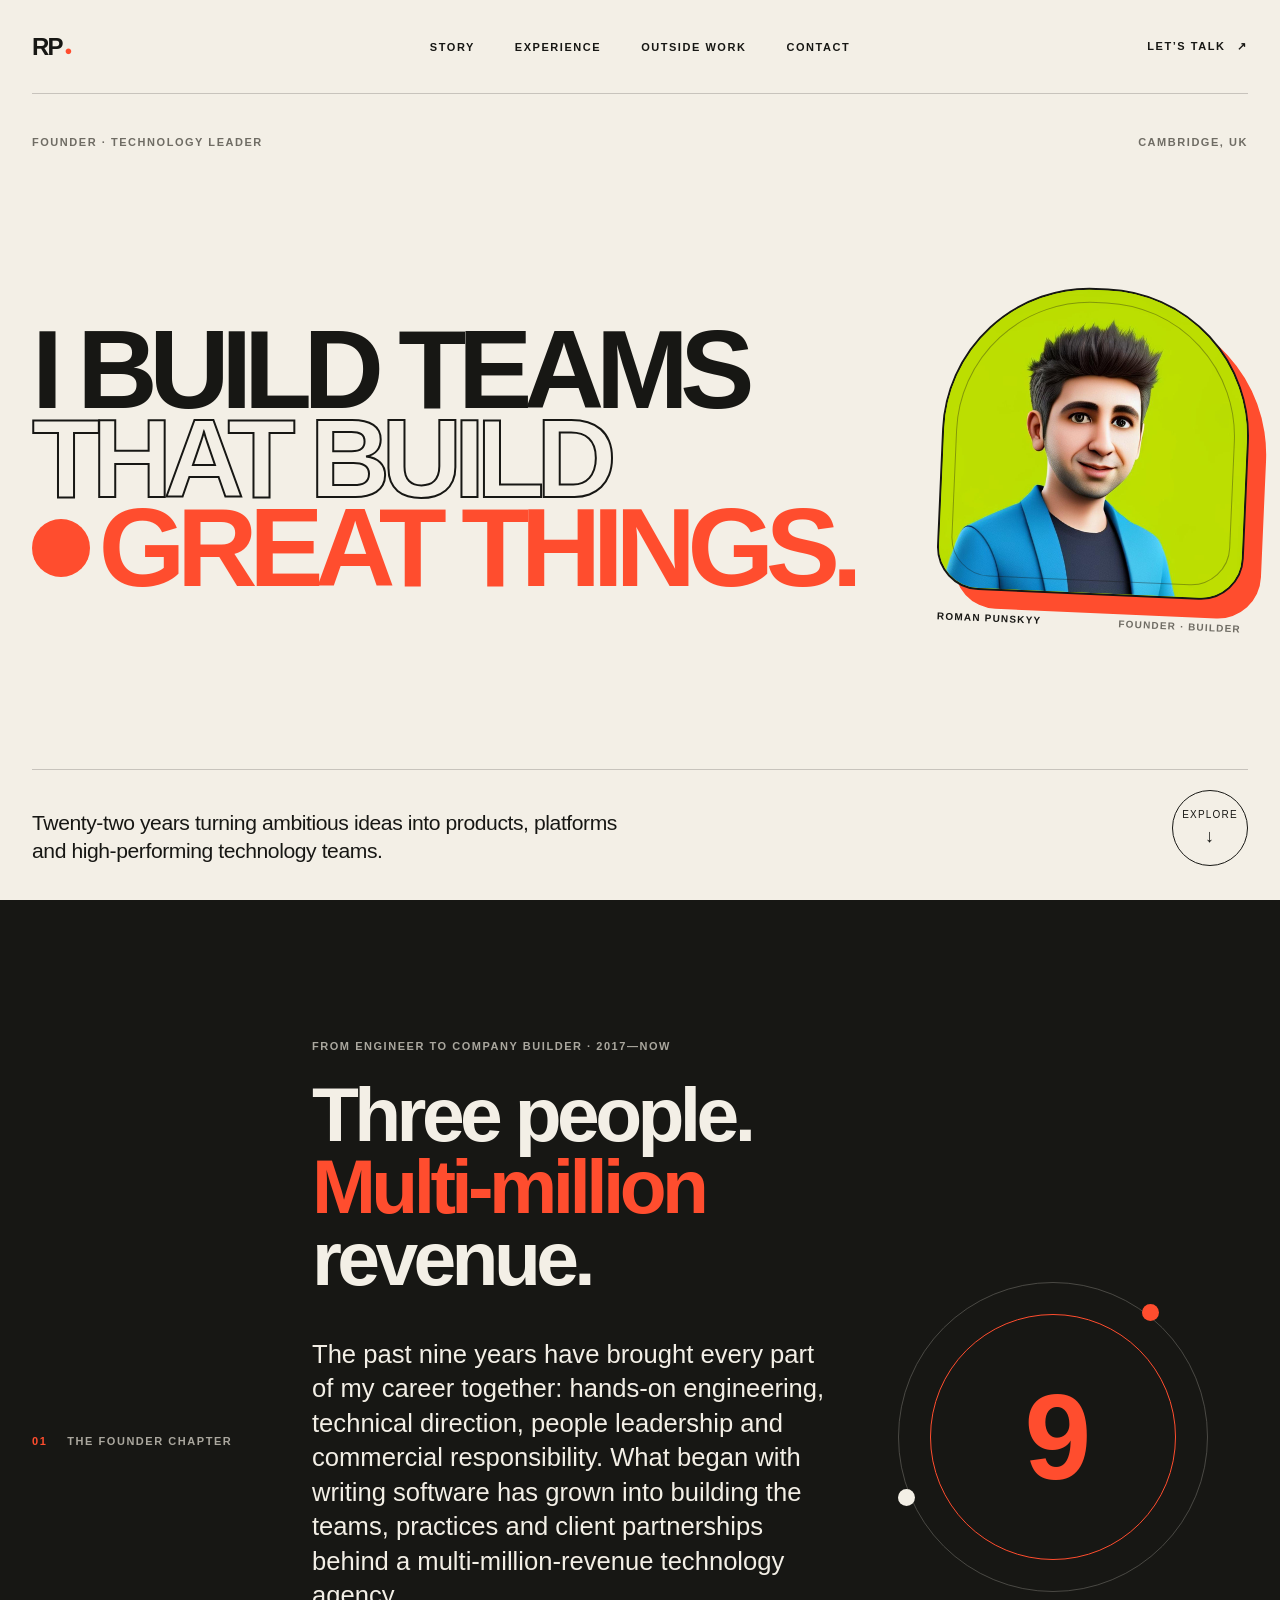
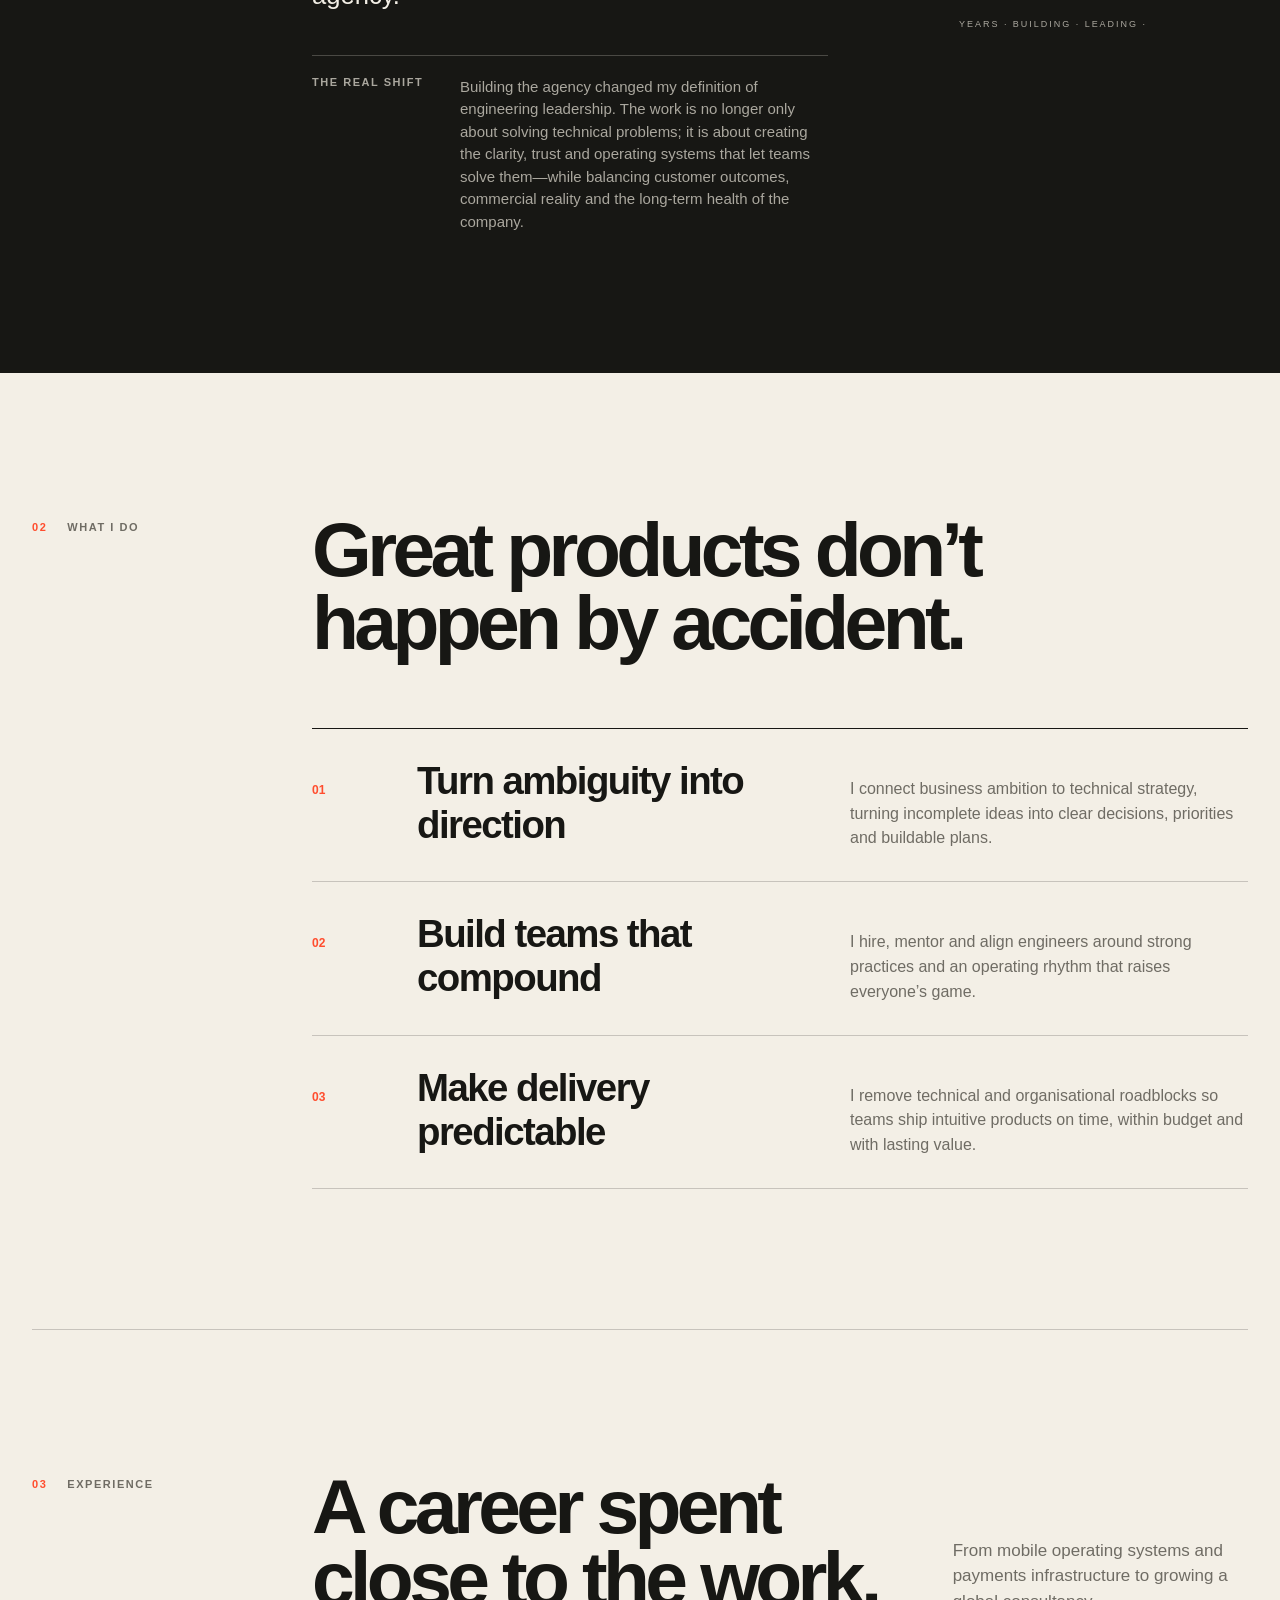
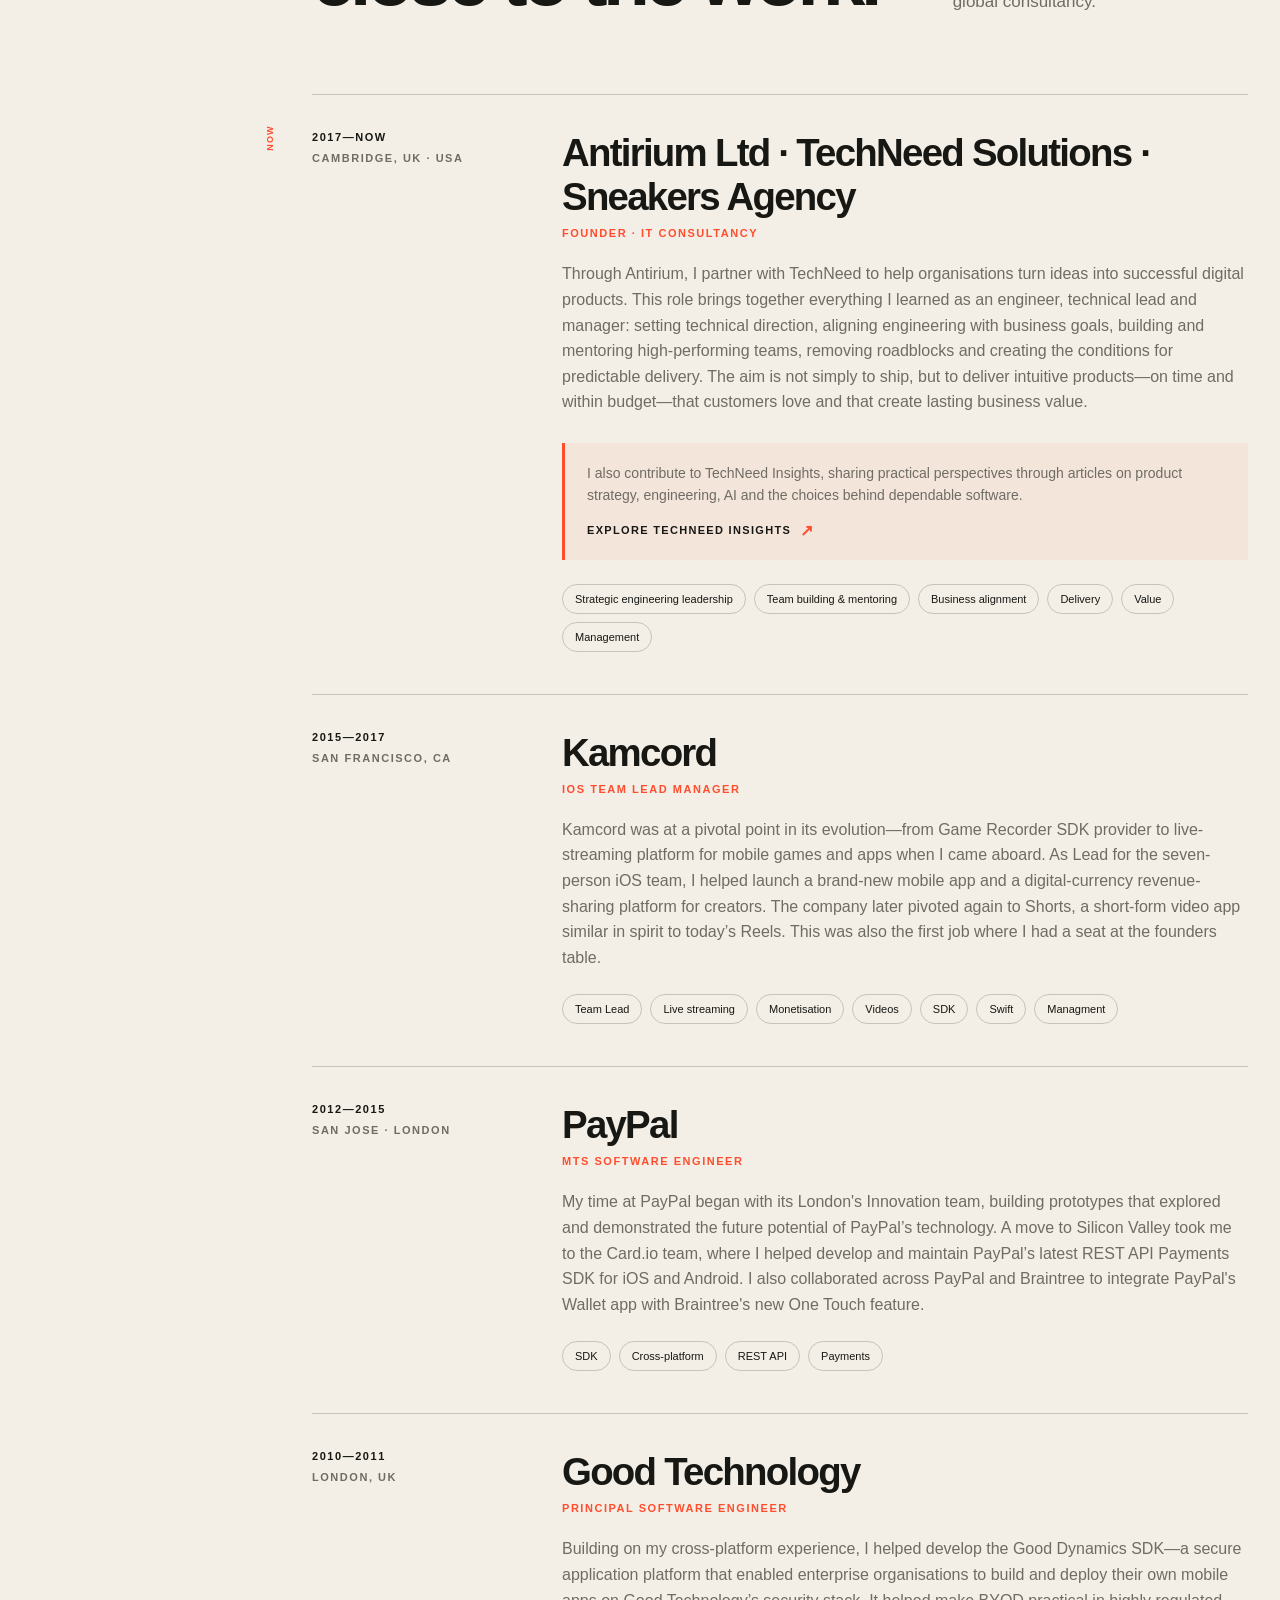
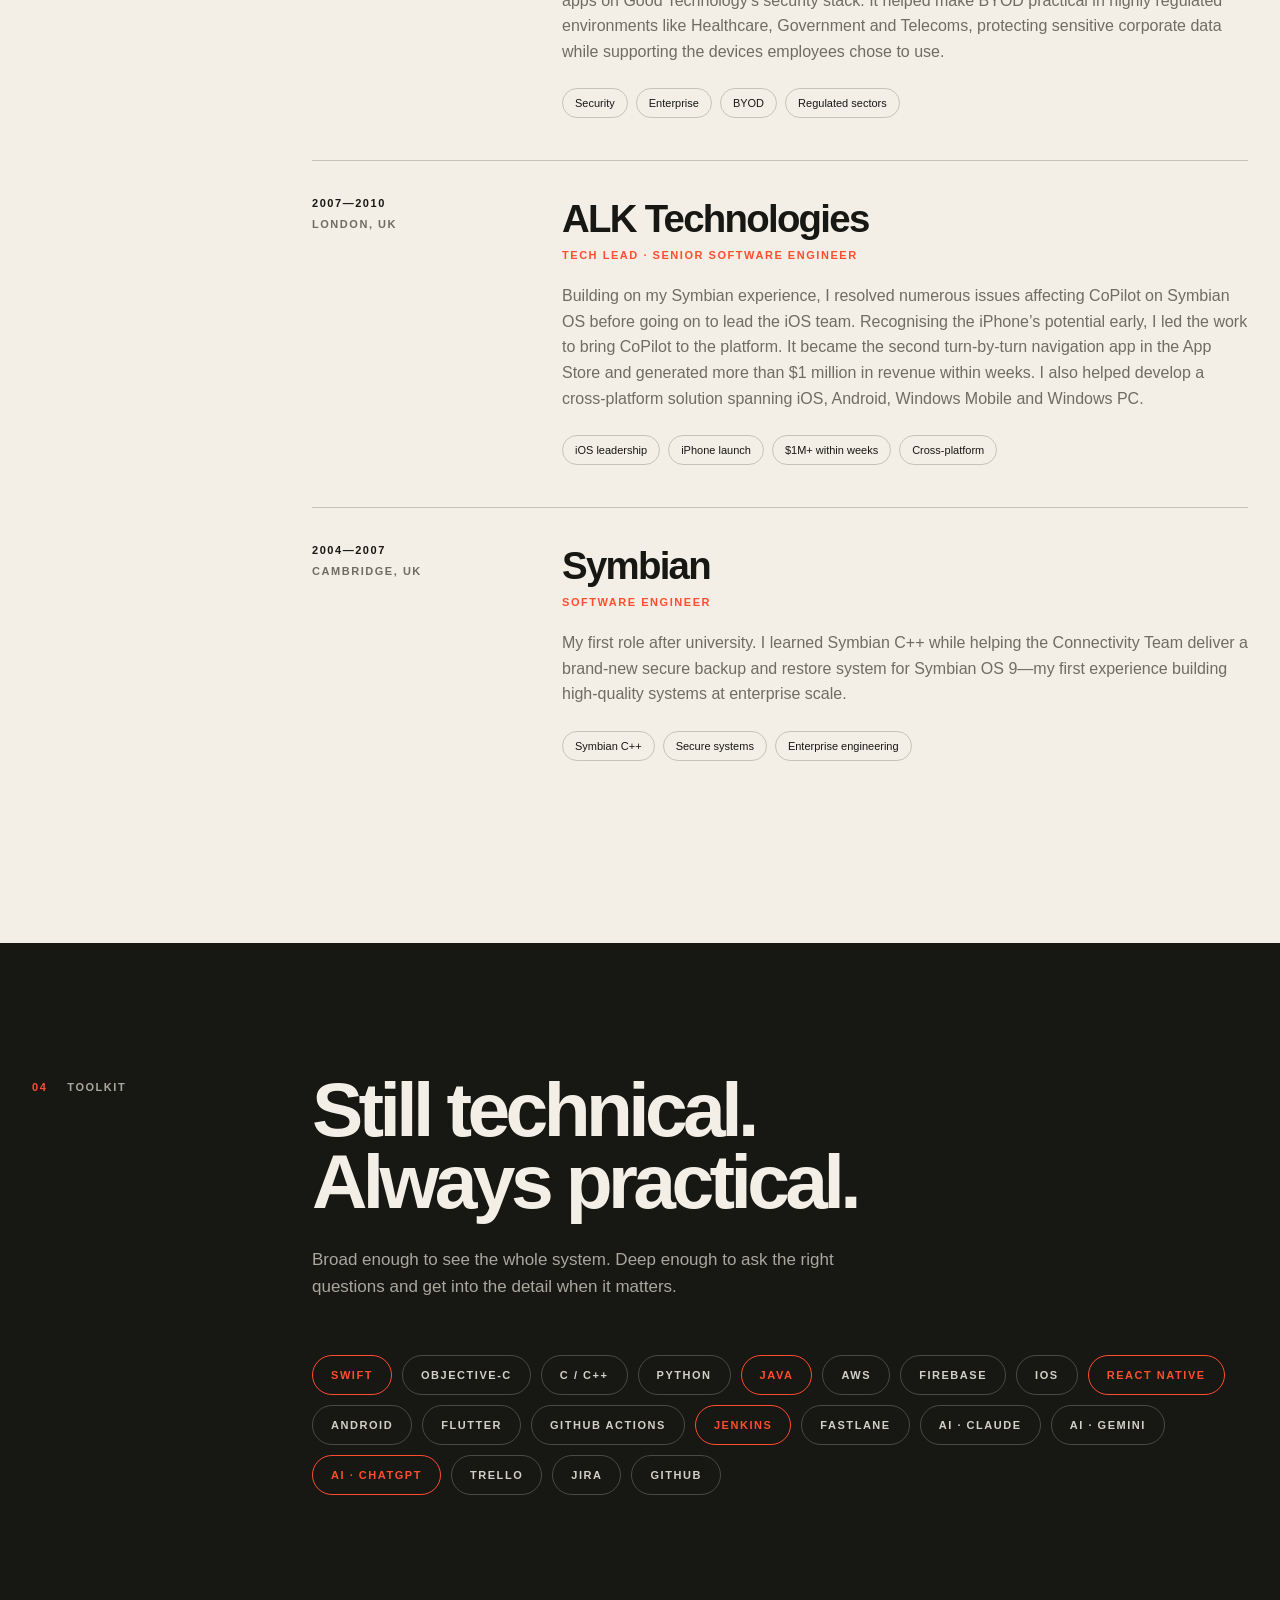
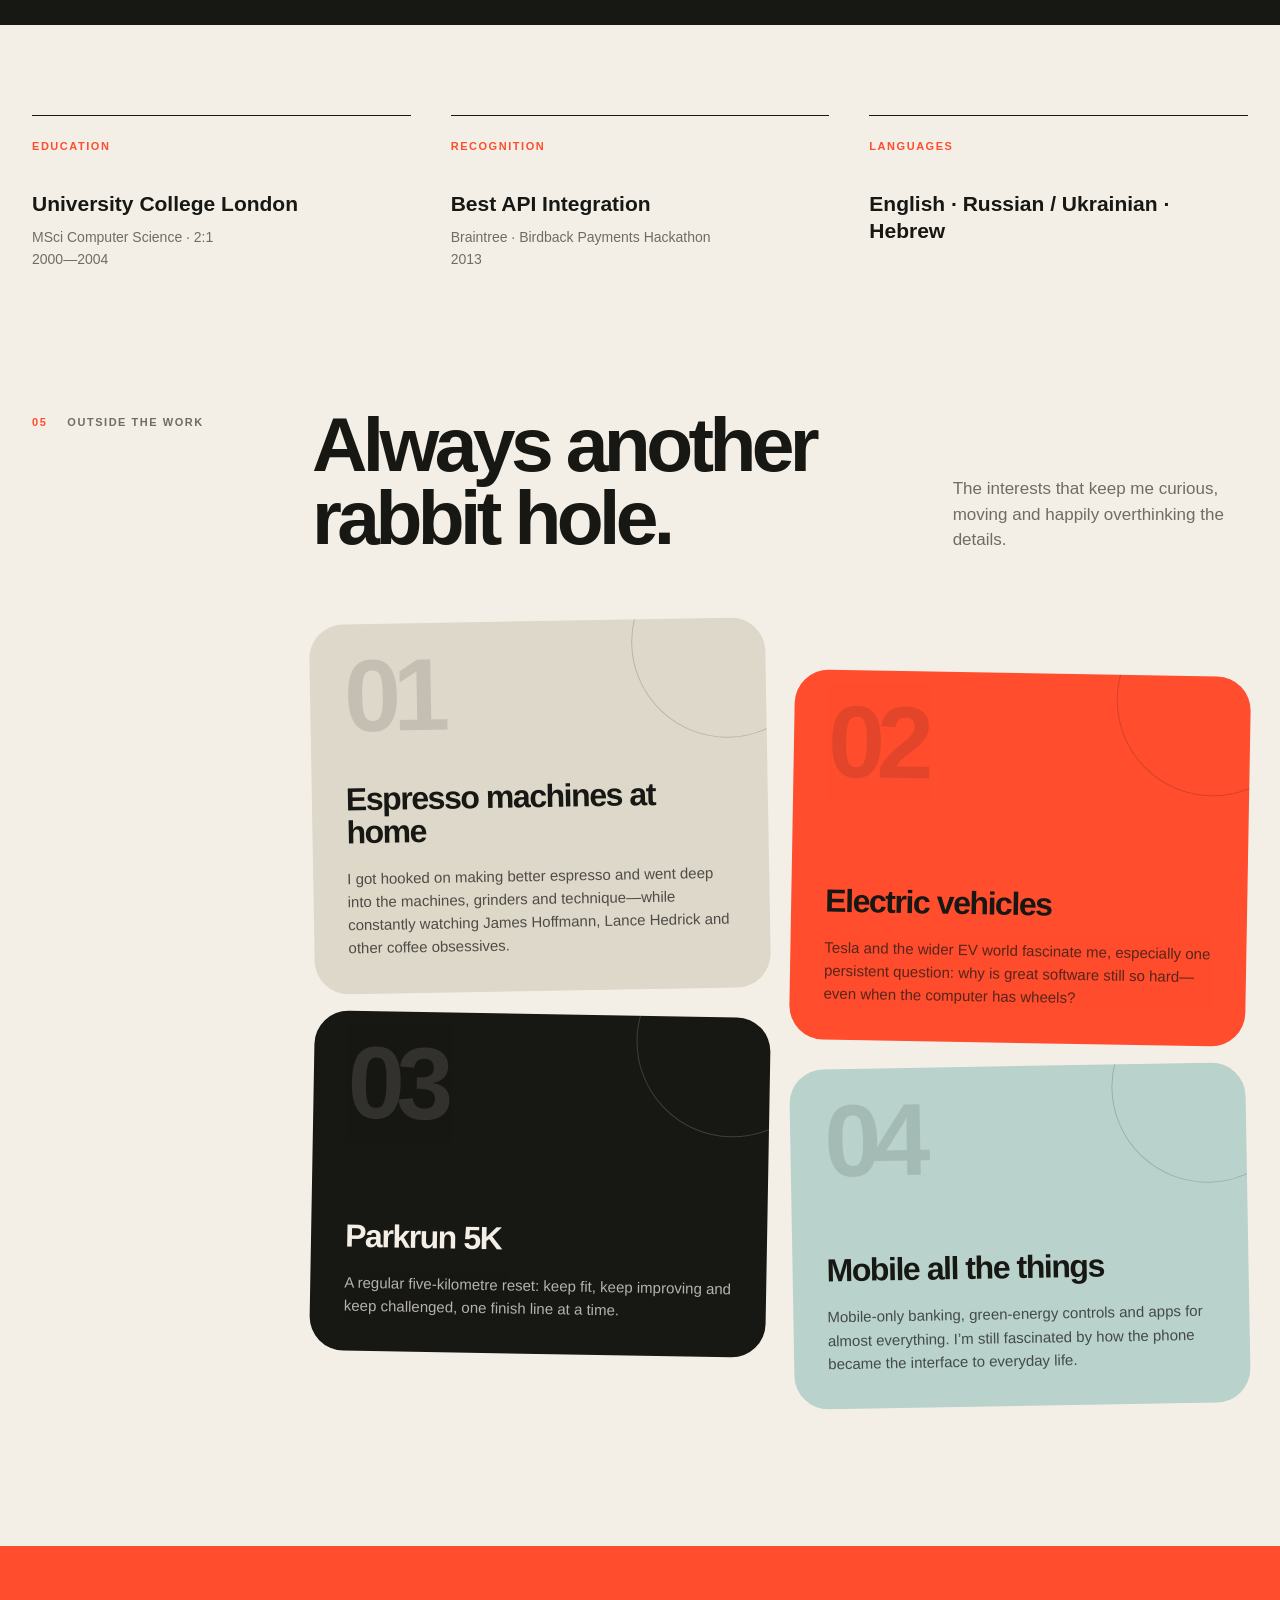
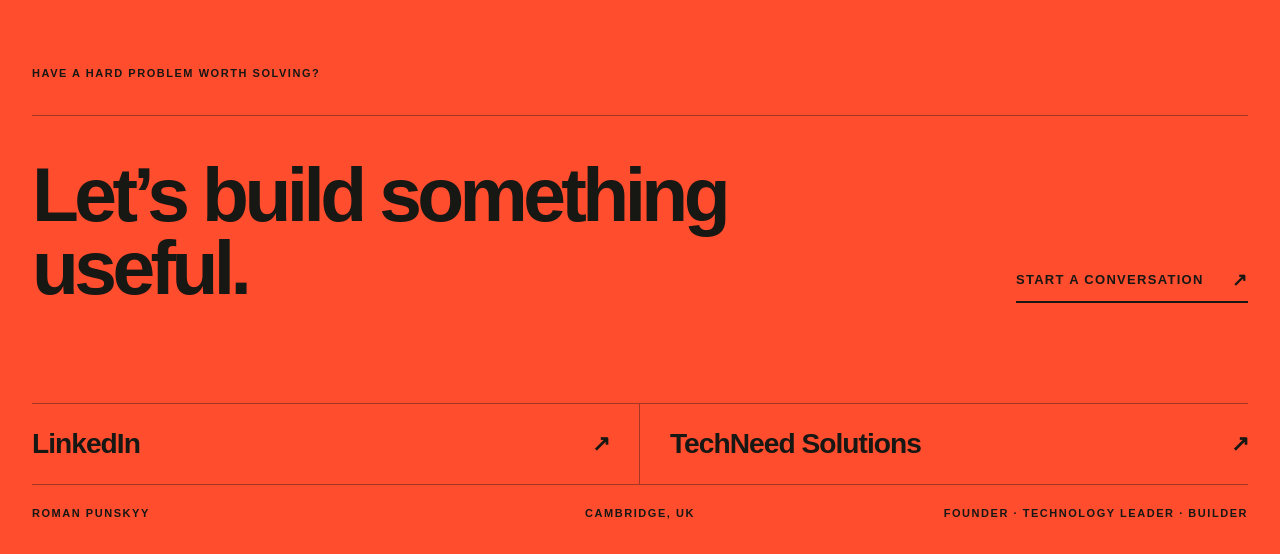
==== commit 46909fb3: "update content" ====
--- a/index.html
+++ b/index.html
@@ -1 +1 @@
-<!DOCTYPE html><html lang="en"><head><meta charSet="utf-8"/><meta name="viewport" content="width=device-width, initial-scale=1"/><link rel="preload" as="image" href="./assets/static/media/avatar-roman.0fljhv7qz-n_y.jpg"/><link rel="stylesheet" href="./assets/static/chunks/0c_e7~8xbczcx.css" data-precedence="next"/><link rel="preload" as="script" fetchPriority="low" href="./assets/static/chunks/11qk_vpw_zwkf.js"/><script src="./assets/static/chunks/125l.7mq080dp.js" async=""></script><script src="./assets/static/chunks/10u3y4bw1ayzs.js" async=""></script><script src="./assets/static/chunks/turbopack-0rdji5afxehbo.js" async=""></script><script src="./assets/static/chunks/0fsi8lw5utejl.js" async=""></script><script src="./assets/static/chunks/0d3tkj33oycf2.js" async=""></script><script src="./assets/static/chunks/0yd83d~qac3xw.js" async=""></script><meta name="theme-color" content="#f3efe6"/><title>Roman Punskyy — Founder &amp; Technology Leader</title><meta name="description" content="Founder, technology leader and builder with 22 years of experience creating products, platforms and high-performing teams."/><meta property="og:title" content="Roman Punskyy — Founder &amp; Technology Leader"/><meta property="og:description" content="Twenty-two years turning ambitious ideas into products, platforms and high-performing technology teams."/><meta property="og:image" content="https://romanpunskyy.github.io/og.png"/><meta property="og:type" content="website"/><meta name="twitter:card" content="summary_large_image"/><meta name="twitter:title" content="Roman Punskyy — Founder &amp; Technology Leader"/><meta name="twitter:description" content="Founder · Technology leader · Builder"/><meta name="twitter:image" content="https://romanpunskyy.github.io/og.png"/><script src="./assets/static/chunks/03~yq9q893hmn.js" noModule=""></script></head><body><div hidden=""><!--$--><!--/$--></div><main><header class="site-header shell"><a class="wordmark" href="#top" aria-label="Roman Punskyy, home">RP<span>●</span></a><nav aria-label="Main navigation"><a href="#story">Story</a><a href="#experience">Experience</a><a href="#hobbies">Outside work</a><a href="#contact">Contact</a></nav><button class="header-cta" type="button">Let’s talk <span aria-hidden="true">↗</span></button></header><section class="hero shell" id="top"><div class="hero-kicker"><span>Founder · Technology leader</span><span>Cambridge, UK</span></div><div class="hero-main"><h1>I build teams<span class="outline">that build</span><span class="accent-line"><i aria-hidden="true"></i> great things.</span></h1><figure class="hero-portrait"><div class="portrait-frame"><img alt="Illustrated portrait of Roman Punskyy" width="1024" height="1024" decoding="async" data-nimg="1" style="color:transparent" src="./assets/static/media/avatar-roman.0fljhv7qz-n_y.jpg"/></div><figcaption><span>Roman Punskyy</span><span>Founder · Builder</span></figcaption></figure></div><div class="hero-footer"><p>Twenty-two years turning ambitious ideas into products, platforms and high-performing technology teams.</p><a class="round-link" href="#story" aria-label="Explore my story"><span>Explore</span><b aria-hidden="true">↓</b></a></div></section><section class="founder" id="story"><div class="shell founder-grid"><div class="section-label light"><span>01</span><span>The founder chapter</span></div><div class="founder-copy"><p class="eyebrow">FROM ENGINEER TO COMPANY BUILDER · 2017—NOW</p><h2>Three people.<br/><em>Multi-million</em> revenue.</h2><p class="founder-lede">The past nine years have brought every part of my career together: hands-on engineering, technical direction, people leadership and commercial responsibility. What began with writing software has grown into building the teams, practices and client partnerships behind a multi-million-revenue technology agency.</p><div class="founder-note"><span>The real shift</span><p>Building the agency changed my definition of engineering leadership. The work is no longer only about solving technical problems; it is about creating the clarity, trust and operating systems that let teams solve them—while balancing customer outcomes, commercial reality and the long-term health of the company.</p></div></div><div class="orbit" aria-hidden="true"><span class="orbit-center">9</span><span class="orbit-copy">YEARS · BUILDING · LEADING ·</span></div></div></section><section class="capabilities shell" aria-labelledby="what-i-do"><div class="section-label"><span>02</span><span>What I do</span></div><div><h2 id="what-i-do">Great products don’t happen by accident.</h2><div class="capability-list"><article><span>01</span><h3>Turn ambiguity into direction</h3><p>I connect business ambition to technical strategy, turning incomplete ideas into clear decisions, priorities and buildable plans.</p></article><article><span>02</span><h3>Build teams that compound</h3><p>I hire, mentor and align engineers around strong practices and an operating rhythm that raises everyone’s game.</p></article><article><span>03</span><h3>Make delivery predictable</h3><p>I remove technical and organisational roadblocks so teams ship intuitive products on time, within budget and with lasting value.</p></article></div></div></section><section class="experience shell" id="experience" aria-labelledby="experience-title"><div class="section-label"><span>03</span><span>Experience</span></div><div class="experience-content"><div class="section-heading"><h2 id="experience-title">A career spent close to the work.</h2><p>From mobile operating systems and payments infrastructure to growing a global consultancy.</p></div><div class="timeline"><article class="featured"><div class="job-meta"><span>2017—NOW</span><span>Cambridge, UK · USA</span></div><div class="job-main"><h3>Antirium Ltd · TechNeed Solutions</h3><p class="role">Founder · IT Consultancy</p><p class="summary">Through Antirium, I partner with TechNeed to help organisations turn ideas into successful digital products. This role brings together everything I learned as an engineer, technical lead and manager: setting technical direction, aligning engineering with business goals, building and mentoring high-performing teams, removing roadblocks and creating the conditions for predictable delivery. The aim is not simply to ship, but to deliver intuitive products—on time and within budget—that customers love and that create lasting business value.</p><div class="insights-note"><p>I also contribute to TechNeed Insights, sharing practical perspectives through articles on product strategy, engineering, AI and the choices behind dependable software.</p><a href="https://techneedsolutions.com/insights" target="_blank" rel="noreferrer">Explore TechNeed Insights <span aria-hidden="true">↗</span></a></div><ul aria-label="Antirium Ltd · TechNeed Solutions focus areas"><li>Strategic engineering leadership</li><li>Team building &amp; mentoring</li><li>Business alignment</li><li>Predictable delivery</li><li>Customer value</li></ul></div></article><article class=""><div class="job-meta"><span>2015—2017</span><span>San Francisco, CA</span></div><div class="job-main"><h3>Kamcord</h3><p class="role">iOS Team Lead Manager</p><p class="summary">Kamcord was at a pivotal point in its evolution—from SDK provider to live-streaming platform for mobile games—when I came aboard. As lead for the seven-person iOS team, I helped launch a brand-new mobile app and a digital-currency revenue-sharing platform for creators. The company later pivoted again to Shorts, a short-form video app similar in spirit to today’s Reels.</p><ul aria-label="Kamcord focus areas"><li>Team of 7</li><li>Live streaming</li><li>Creator monetisation</li><li>Short-form video</li></ul></div></article><article class=""><div class="job-meta"><span>2012—2015</span><span>San Jose · London</span></div><div class="job-main"><h3>PayPal</h3><p class="role">MTS Software Engineer</p><p class="summary">My time at PayPal began with its London Innovation team, building prototypes that explored and demonstrated the future potential of PayPal’s technology. A move to Silicon Valley took me to the card.io team, where I helped develop and maintain PayPal’s latest REST Payments SDKs for iOS and Android. I also collaborated across PayPal and Braintree to integrate PayPal Wallet with Braintree One Touch.</p><ul aria-label="PayPal focus areas"><li>Innovation prototypes</li><li>card.io</li><li>REST Payments SDKs</li><li>Braintree One Touch</li></ul></div></article><article class=""><div class="job-meta"><span>2010—2011</span><span>London, UK</span></div><div class="job-main"><h3>Good Technology</h3><p class="role">Principal Software Engineer</p><p class="summary">Building on my cross-platform experience, I helped develop the Good Dynamics SDK, enabling enterprise organisations to build applications on Good Technology’s secure mobile stack and deploy them as part of bring-your-own-device programmes across healthcare, government and communications.</p><ul aria-label="Good Technology focus areas"><li>Enterprise SDK</li><li>Secure mobility</li><li>BYOD</li><li>Regulated sectors</li></ul></div></article><article class=""><div class="job-meta"><span>2007—2010</span><span>London, UK</span></div><div class="job-main"><h3>ALK Technologies</h3><p class="role">Tech Lead · Senior Software Engineer</p><p class="summary">Building on my Symbian experience, I resolved numerous issues affecting CoPilot on Symbian OS before going on to lead the iOS team. Recognising the iPhone’s potential early, I led the work to bring CoPilot to the platform. It became the second turn-by-turn navigation app in the App Store and generated more than $1 million in revenue within weeks. I also helped develop a cross-platform solution spanning iOS, Android, Windows Mobile and Windows PC.</p><ul aria-label="ALK Technologies focus areas"><li>iOS leadership</li><li>iPhone launch</li><li>$1M+ within weeks</li><li>Cross-platform</li></ul></div></article><article class=""><div class="job-meta"><span>2004—2007</span><span>Cambridge, UK</span></div><div class="job-main"><h3>Symbian</h3><p class="role">Software Engineer</p><p class="summary">My first role after university. I learned Symbian C++ while helping the Connectivity Team deliver a brand-new secure backup and restore system for Symbian OS 9—my first experience building high-quality systems at enterprise scale.</p><ul aria-label="Symbian focus areas"><li>Symbian C++</li><li>Secure systems</li><li>Enterprise engineering</li></ul></div></article></div></div></section><section class="toolkit"><div class="shell toolkit-grid"><div class="section-label light"><span>04</span><span>Toolkit</span></div><div><h2>Still technical.<br/>Always practical.</h2><p>Broad enough to see the whole system. Deep enough to ask the right questions and get into the detail when it matters.</p><ul class="stack-list" aria-label="Technical skills"><li>Swift</li><li>Objective-C</li><li>C / C++</li><li>Python</li><li>Java</li><li>AWS</li><li>Firebase</li><li>iOS</li><li>React Native</li><li>Android</li><li>Flutter</li><li>GitHub Actions</li><li>Jenkins</li><li>Fastlane</li><li>AI · Claude</li><li>AI · Gemini</li><li>AI · ChatGPT</li><li>Trello</li><li>Jira</li><li>GitHub</li></ul></div></div></section><section class="details shell"><div><span class="detail-label">Education</span><h3>University College London</h3><p>MSci Computer Science · 2:1</p><p>2000—2004</p></div><div><span class="detail-label">Recognition</span><h3>Best API Integration</h3><p>Braintree · Birdback Payments Hackathon</p><p>2013</p></div><div><span class="detail-label">Languages</span><h3>English · Russian / Ukrainian · Hebrew</h3></div></section><section class="hobbies shell" id="hobbies" aria-labelledby="hobbies-title"><div class="section-label"><span>05</span><span>Outside the work</span></div><div><div class="hobbies-heading"><h2 id="hobbies-title">Always another rabbit hole.</h2><p>The interests that keep me curious, moving and happily overthinking the details.</p></div><div class="hobbies-deck"><article class="hobby-card"><span class="hobby-number">01</span><div><h3>Espresso machines at home</h3><p>I got hooked on making better espresso and went deep into the machines, grinders and technique—while constantly watching James Hoffmann, Lance Hedrick and other coffee obsessives.</p></div></article><article class="hobby-card"><span class="hobby-number">02</span><div><h3>Electric vehicles</h3><p>Tesla and the wider EV world fascinate me, especially one persistent question: why is great software still so hard—even when the computer has wheels?</p></div></article><article class="hobby-card"><span class="hobby-number">03</span><div><h3>Parkrun 5K</h3><p>A regular five-kilometre reset: keep fit, keep improving and keep challenged, one finish line at a time.</p></div></article><article class="hobby-card"><span class="hobby-number">04</span><div><h3>Mobile all the things</h3><p>Mobile-only banking, green-energy controls and apps for almost everything. I’m still fascinated by how the phone became the interface to everyday life.</p></div></article></div></div></section><footer id="contact"><div class="shell footer-inner"><p class="eyebrow">HAVE A HARD PROBLEM WORTH SOLVING?</p><div class="footer-contact"><h2>Let’s build something useful.</h2><button class="footer-cta" type="button">Start a conversation <span aria-hidden="true">↗</span></button></div><div class="footer-links" aria-label="Professional links"><a href="https://www.linkedin.com/in/rpunskyy/" target="_blank" rel="noreferrer"><span>LinkedIn</span><b aria-hidden="true">↗</b></a><a href="https://techneedsolutions.com/" target="_blank" rel="noreferrer"><span>TechNeed Solutions</span><b aria-hidden="true">↗</b></a></div><div class="footer-bottom"><span>Roman Punskyy</span><span>Cambridge, UK</span><span>Founder · Technology Leader · Builder</span></div></div></footer></main><!--$--><!--/$--><script src="./assets/static/chunks/11qk_vpw_zwkf.js" id="_R_" async=""></script><script>(self.__next_f=self.__next_f||[]).push([0])</script><script>self.__next_f.push([1,"1:\"$Sreact.fragment\"\n2:I[39756,[\"./assets/static/chunks/0fsi8lw5utejl.js\",\"./assets/static/chunks/0d3tkj33oycf2.js\"],\"default\"]\n3:I[37457,[\"./assets/static/chunks/0fsi8lw5utejl.js\",\"./assets/static/chunks/0d3tkj33oycf2.js\"],\"default\"]\n4:I[71451,[\"./assets/static/chunks/0fsi8lw5utejl.js\",\"./assets/static/chunks/0d3tkj33oycf2.js\",\"./assets/static/chunks/0yd83d~qac3xw.js\"],\"ContactButton\"]\n5:I[5500,[\"./assets/static/chunks/0fsi8lw5utejl.js\",\"./assets/static/chunks/0d3tkj33oycf2.js\",\"./assets/static/chunks/0yd83d~qac3xw.js\"],\"Image\"]\n12:I[68027,[\"./assets/static/chunks/0fsi8lw5utejl.js\",\"./assets/static/chunks/0d3tkj33oycf2.js\"],\"default\",1]\n:HL[\"./assets/static/chunks/0c_e7~8xbczcx.css\",\"style\"]\n"])</script><script>self.__next_f.push([1,"0:{\"P\":null,\"c\":[\"\",\"\"],\"q\":\"\",\"i\":false,\"f\":[[[\"\",{\"children\":[\"__PAGE__\",{}]},\"$undefined\",\"$undefined\",16],[[\"$\",\"$1\",\"c\",{\"children\":[[[\"$\",\"link\",\"0\",{\"rel\":\"stylesheet\",\"href\":\"./assets/static/chunks/0c_e7~8xbczcx.css\",\"precedence\":\"next\",\"crossOrigin\":\"$undefined\",\"nonce\":\"$undefined\"}],[\"$\",\"script\",\"script-0\",{\"src\":\"./assets/static/chunks/0fsi8lw5utejl.js\",\"async\":true,\"nonce\":\"$undefined\"}],[\"$\",\"script\",\"script-1\",{\"src\":\"./assets/static/chunks/0d3tkj33oycf2.js\",\"async\":true,\"nonce\":\"$undefined\"}]],[\"$\",\"html\",null,{\"lang\":\"en\",\"children\":[\"$\",\"body\",null,{\"children\":[\"$\",\"$L2\",null,{\"parallelRouterKey\":\"children\",\"error\":\"$undefined\",\"errorStyles\":\"$undefined\",\"errorScripts\":\"$undefined\",\"template\":[\"$\",\"$L3\",null,{}],\"templateStyles\":\"$undefined\",\"templateScripts\":\"$undefined\",\"notFound\":[[[\"$\",\"title\",null,{\"children\":\"404: This page could not be found.\"}],[\"$\",\"div\",null,{\"style\":{\"fontFamily\":\"system-ui,\\\"Segoe UI\\\",Roboto,Helvetica,Arial,sans-serif,\\\"Apple Color Emoji\\\",\\\"Segoe UI Emoji\\\"\",\"height\":\"100vh\",\"textAlign\":\"center\",\"display\":\"flex\",\"flexDirection\":\"column\",\"alignItems\":\"center\",\"justifyContent\":\"center\"},\"children\":[\"$\",\"div\",null,{\"children\":[[\"$\",\"style\",null,{\"dangerouslySetInnerHTML\":{\"__html\":\"body{color:#000;background:#fff;margin:0}.next-error-h1{border-right:1px solid rgba(0,0,0,.3)}@media (prefers-color-scheme:dark){body{color:#fff;background:#000}.next-error-h1{border-right:1px solid rgba(255,255,255,.3)}}\"}}],[\"$\",\"h1\",null,{\"className\":\"next-error-h1\",\"style\":{\"display\":\"inline-block\",\"margin\":\"0 20px 0 0\",\"padding\":\"0 23px 0 0\",\"fontSize\":24,\"fontWeight\":500,\"verticalAlign\":\"top\",\"lineHeight\":\"49px\"},\"children\":404}],[\"$\",\"div\",null,{\"style\":{\"display\":\"inline-block\"},\"children\":[\"$\",\"h2\",null,{\"style\":{\"fontSize\":14,\"fontWeight\":400,\"lineHeight\":\"49px\",\"margin\":0},\"children\":\"This page could not be found.\"}]}]]}]}]],[]],\"forbidden\":\"$undefined\",\"unauthorized\":\"$undefined\"}]}]}]]}],{\"children\":[[\"$\",\"$1\",\"c\",{\"children\":[[\"$\",\"main\",null,{\"children\":[[\"$\",\"header\",null,{\"className\":\"site-header shell\",\"children\":[[\"$\",\"a\",null,{\"className\":\"wordmark\",\"href\":\"#top\",\"aria-label\":\"Roman Punskyy, home\",\"children\":[\"RP\",[\"$\",\"span\",null,{\"children\":\"●\"}]]}],[\"$\",\"nav\",null,{\"aria-label\":\"Main navigation\",\"children\":[[\"$\",\"a\",null,{\"href\":\"#story\",\"children\":\"Story\"}],[\"$\",\"a\",null,{\"href\":\"#experience\",\"children\":\"Experience\"}],[\"$\",\"a\",null,{\"href\":\"#hobbies\",\"children\":\"Outside work\"}],[\"$\",\"a\",null,{\"href\":\"#contact\",\"children\":\"Contact\"}]]}],[\"$\",\"$L4\",null,{\"className\":\"header-cta\",\"children\":[\"Let’s talk \",[\"$\",\"span\",null,{\"aria-hidden\":\"true\",\"children\":\"↗\"}]]}]]}],[\"$\",\"section\",null,{\"className\":\"hero shell\",\"id\":\"top\",\"children\":[[\"$\",\"div\",null,{\"className\":\"hero-kicker\",\"children\":[[\"$\",\"span\",null,{\"children\":\"Founder · Technology leader\"}],[\"$\",\"span\",null,{\"children\":\"Cambridge, UK\"}]]}],[\"$\",\"div\",null,{\"className\":\"hero-main\",\"children\":[[\"$\",\"h1\",null,{\"children\":[\"I build teams\",[\"$\",\"span\",null,{\"className\":\"outline\",\"children\":\"that build\"}],[\"$\",\"span\",null,{\"className\":\"accent-line\",\"children\":[[\"$\",\"i\",null,{\"aria-hidden\":\"true\"}],\" great things.\"]}]]}],[\"$\",\"figure\",null,{\"className\":\"hero-portrait\",\"children\":[[\"$\",\"div\",null,{\"className\":\"portrait-frame\",\"children\":[\"$\",\"$L5\",null,{\"src\":{\"src\":\"./assets/static/media/avatar-roman.0fljhv7qz-n_y.jpg\",\"width\":1024,\"height\":1024,\"blurWidth\":8,\"blurHeight\":8,\"blurDataURL\":\"[data-uri]\"},\"alt\":\"Illustrated portrait of Roman Punskyy\",\"priority\":true}]}],[\"$\",\"figcaption\",null,{\"children\":[[\"$\",\"span\",null,{\"children\":\"Roman Punskyy\"}],\"$L6\"]}]]}]]}],\"$L7\"]}],\"$L8\",\"$L9\",\"$La\",\"$Lb\",\"$Lc\",\"$Ld\",\"$Le\"]}],[\"$Lf\"],\"$L10\"]}],{},null,false,null]},null,false,null],\"$L11\",false]],\"m\":\"$undefined\",\"G\":[\"$12\",[\"$L13\"]],\"S\":true,\"h\":null,\"s\":\"$undefined\",\"l\":\"$undefined\",\"p\":\"$undefined\",\"d\":\"$undefined\",\"b\":\"kU4ddwaEwhfKJUubt0ZxQ\"}\n"])</script><script>self.__next_f.push([1,"18:I[97367,[\"./assets/static/chunks/0fsi8lw5utejl.js\",\"./assets/static/chunks/0d3tkj33oycf2.js\"],\"OutletBoundary\"]\n19:\"$Sreact.suspense\"\n1b:I[97367,[\"./assets/static/chunks/0fsi8lw5utejl.js\",\"./assets/static/chunks/0d3tkj33oycf2.js\"],\"ViewportBoundary\"]\n1d:I[97367,[\"./assets/static/chunks/0fsi8lw5utejl.js\",\"./assets/static/chunks/0d3tkj33oycf2.js\"],\"MetadataBoundary\"]\n6:[\"$\",\"span\",null,{\"children\":\"Founder · Builder\"}]\n7:[\"$\",\"div\",null,{\"className\":\"hero-footer\",\"children\":[[\"$\",\"p\",null,{\"children\":\"Twenty-two years turning ambitious ideas into products, platforms and high-performing technology teams.\"}],[\"$\",\"a\",null,{\"className\":\"round-link\",\"href\":\"#story\",\"aria-label\":\"Explore my story\",\"children\":[[\"$\",\"span\",null,{\"children\":\"Explore\"}],[\"$\",\"b\",null,{\"aria-hidden\":\"true\",\"children\":\"↓\"}]]}]]}]\n"])</script><script>self.__next_f.push([1,"8:[\"$\",\"section\",null,{\"className\":\"founder\",\"id\":\"story\",\"children\":[\"$\",\"div\",null,{\"className\":\"shell founder-grid\",\"children\":[[\"$\",\"div\",null,{\"className\":\"section-label light\",\"children\":[[\"$\",\"span\",null,{\"children\":\"01\"}],[\"$\",\"span\",null,{\"children\":\"The founder chapter\"}]]}],[\"$\",\"div\",null,{\"className\":\"founder-copy\",\"children\":[[\"$\",\"p\",null,{\"className\":\"eyebrow\",\"children\":\"FROM ENGINEER TO COMPANY BUILDER · 2017—NOW\"}],[\"$\",\"h2\",null,{\"children\":[\"Three people.\",[\"$\",\"br\",null,{}],[\"$\",\"em\",null,{\"children\":\"Multi-million\"}],\" revenue.\"]}],[\"$\",\"p\",null,{\"className\":\"founder-lede\",\"children\":\"The past nine years have brought every part of my career together: hands-on engineering, technical direction, people leadership and commercial responsibility. What began with writing software has grown into building the teams, practices and client partnerships behind a multi-million-revenue technology agency.\"}],[\"$\",\"div\",null,{\"className\":\"founder-note\",\"children\":[[\"$\",\"span\",null,{\"children\":\"The real shift\"}],[\"$\",\"p\",null,{\"children\":\"Building the agency changed my definition of engineering leadership. The work is no longer only about solving technical problems; it is about creating the clarity, trust and operating systems that let teams solve them—while balancing customer outcomes, commercial reality and the long-term health of the company.\"}]]}]]}],[\"$\",\"div\",null,{\"className\":\"orbit\",\"aria-hidden\":\"true\",\"children\":[[\"$\",\"span\",null,{\"className\":\"orbit-center\",\"children\":\"9\"}],[\"$\",\"span\",null,{\"className\":\"orbit-copy\",\"children\":\"YEARS · BUILDING · LEADING ·\"}]]}]]}]}]\n"])</script><script>self.__next_f.push([1,"9:[\"$\",\"section\",null,{\"className\":\"capabilities shell\",\"aria-labelledby\":\"what-i-do\",\"children\":[[\"$\",\"div\",null,{\"className\":\"section-label\",\"children\":[[\"$\",\"span\",null,{\"children\":\"02\"}],[\"$\",\"span\",null,{\"children\":\"What I do\"}]]}],[\"$\",\"div\",null,{\"children\":[[\"$\",\"h2\",null,{\"id\":\"what-i-do\",\"children\":\"Great products don’t happen by accident.\"}],[\"$\",\"div\",null,{\"className\":\"capability-list\",\"children\":[[\"$\",\"article\",\"01\",{\"children\":[[\"$\",\"span\",null,{\"children\":\"01\"}],[\"$\",\"h3\",null,{\"children\":\"Turn ambiguity into direction\"}],[\"$\",\"p\",null,{\"children\":\"I connect business ambition to technical strategy, turning incomplete ideas into clear decisions, priorities and buildable plans.\"}]]}],[\"$\",\"article\",\"02\",{\"children\":[[\"$\",\"span\",null,{\"children\":\"02\"}],[\"$\",\"h3\",null,{\"children\":\"Build teams that compound\"}],[\"$\",\"p\",null,{\"children\":\"I hire, mentor and align engineers around strong practices and an operating rhythm that raises everyone’s game.\"}]]}],[\"$\",\"article\",\"03\",{\"children\":[[\"$\",\"span\",null,{\"children\":\"03\"}],[\"$\",\"h3\",null,{\"children\":\"Make delivery predictable\"}],[\"$\",\"p\",null,{\"children\":\"I remove technical and organisational roadblocks so teams ship intuitive products on time, within budget and with lasting value.\"}]]}]]}]]}]]}]\n"])</script><script>self.__next_f.push([1,"a:[\"$\",\"section\",null,{\"className\":\"experience shell\",\"id\":\"experience\",\"aria-labelledby\":\"experience-title\",\"children\":[[\"$\",\"div\",null,{\"className\":\"section-label\",\"children\":[[\"$\",\"span\",null,{\"children\":\"03\"}],[\"$\",\"span\",null,{\"children\":\"Experience\"}]]}],[\"$\",\"div\",null,{\"className\":\"experience-content\",\"children\":[[\"$\",\"div\",null,{\"className\":\"section-heading\",\"children\":[[\"$\",\"h2\",null,{\"id\":\"experience-title\",\"children\":\"A career spent close to the work.\"}],[\"$\",\"p\",null,{\"children\":\"From mobile operating systems and payments infrastructure to growing a global consultancy.\"}]]}],[\"$\",\"div\",null,{\"className\":\"timeline\",\"children\":[[\"$\",\"article\",\"Antirium Ltd · TechNeed Solutions\",{\"className\":\"featured\",\"children\":[[\"$\",\"div\",null,{\"className\":\"job-meta\",\"children\":[[\"$\",\"span\",null,{\"children\":\"2017—NOW\"}],[\"$\",\"span\",null,{\"children\":\"Cambridge, UK · USA\"}]]}],[\"$\",\"div\",null,{\"className\":\"job-main\",\"children\":[[\"$\",\"h3\",null,{\"children\":\"Antirium Ltd · TechNeed Solutions\"}],[\"$\",\"p\",null,{\"className\":\"role\",\"children\":\"Founder · IT Consultancy\"}],[\"$\",\"p\",null,{\"className\":\"summary\",\"children\":\"Through Antirium, I partner with TechNeed to help organisations turn ideas into successful digital products. This role brings together everything I learned as an engineer, technical lead and manager: setting technical direction, aligning engineering with business goals, building and mentoring high-performing teams, removing roadblocks and creating the conditions for predictable delivery. The aim is not simply to ship, but to deliver intuitive products—on time and within budget—that customers love and that create lasting business value.\"}],[\"$\",\"div\",null,{\"className\":\"insights-note\",\"children\":[[\"$\",\"p\",null,{\"children\":\"I also contribute to TechNeed Insights, sharing practical perspectives through articles on product strategy, engineering, AI and the choices behind dependable software.\"}],[\"$\",\"a\",null,{\"href\":\"https://techneedsolutions.com/insights\",\"target\":\"_blank\",\"rel\":\"noreferrer\",\"children\":[\"Explore TechNeed Insights \",[\"$\",\"span\",null,{\"aria-hidden\":\"true\",\"children\":\"↗\"}]]}]]}],[\"$\",\"ul\",null,{\"aria-label\":\"Antirium Ltd · TechNeed Solutions focus areas\",\"children\":[[\"$\",\"li\",\"Strategic engineering leadership\",{\"children\":\"Strategic engineering leadership\"}],[\"$\",\"li\",\"Team building \u0026 mentoring\",{\"children\":\"Team building \u0026 mentoring\"}],[\"$\",\"li\",\"Business alignment\",{\"children\":\"Business alignment\"}],[\"$\",\"li\",\"Predictable delivery\",{\"children\":\"Predictable delivery\"}],[\"$\",\"li\",\"Customer value\",{\"children\":\"Customer value\"}]]}]]}]]}],[\"$\",\"article\",\"Kamcord\",{\"className\":\"\",\"children\":[[\"$\",\"div\",null,{\"className\":\"job-meta\",\"children\":[[\"$\",\"span\",null,{\"children\":\"2015—2017\"}],[\"$\",\"span\",null,{\"children\":\"San Francisco, CA\"}]]}],[\"$\",\"div\",null,{\"className\":\"job-main\",\"children\":[[\"$\",\"h3\",null,{\"children\":\"Kamcord\"}],[\"$\",\"p\",null,{\"className\":\"role\",\"children\":\"iOS Team Lead Manager\"}],[\"$\",\"p\",null,{\"className\":\"summary\",\"children\":\"Kamcord was at a pivotal point in its evolution—from SDK provider to live-streaming platform for mobile games—when I came aboard. As lead for the seven-person iOS team, I helped launch a brand-new mobile app and a digital-currency revenue-sharing platform for creators. The company later pivoted again to Shorts, a short-form video app similar in spirit to today’s Reels.\"}],false,[\"$\",\"ul\",null,{\"aria-label\":\"Kamcord focus areas\",\"children\":[[\"$\",\"li\",\"Team of 7\",{\"children\":\"Team of 7\"}],[\"$\",\"li\",\"Live streaming\",{\"children\":\"Live streaming\"}],[\"$\",\"li\",\"Creator monetisation\",{\"children\":\"Creator monetisation\"}],[\"$\",\"li\",\"Short-form video\",{\"children\":\"Short-form video\"}]]}]]}]]}],[\"$\",\"article\",\"PayPal\",{\"className\":\"\",\"children\":[[\"$\",\"div\",null,{\"className\":\"job-meta\",\"children\":[[\"$\",\"span\",null,{\"children\":\"2012—2015\"}],[\"$\",\"span\",null,{\"children\":\"San Jose · London\"}]]}],[\"$\",\"div\",null,{\"className\":\"job-main\",\"children\":[[\"$\",\"h3\",null,{\"children\":\"PayPal\"}],[\"$\",\"p\",null,{\"className\":\"role\",\"children\":\"MTS Software Engineer\"}],[\"$\",\"p\",null,{\"className\":\"summary\",\"children\":\"My time at PayPal began with its London Innovation team, building prototypes that explored and demonstrated the future potential of PayPal’s technology. A move to Silicon Valley took me to the card.io team, where I helped develop and maintain PayPal’s latest REST Payments SDKs for iOS and Android. I also collaborated across PayPal and Braintree to integrate PayPal Wallet with Braintree One Touch.\"}],false,\"$L14\"]}]]}],\"$L15\",\"$L16\",\"$L17\"]}]]}]]}]\n"])</script><script>self.__next_f.push([1,"b:[\"$\",\"section\",null,{\"className\":\"toolkit\",\"children\":[\"$\",\"div\",null,{\"className\":\"shell toolkit-grid\",\"children\":[[\"$\",\"div\",null,{\"className\":\"section-label light\",\"children\":[[\"$\",\"span\",null,{\"children\":\"04\"}],[\"$\",\"span\",null,{\"children\":\"Toolkit\"}]]}],[\"$\",\"div\",null,{\"children\":[[\"$\",\"h2\",null,{\"children\":[\"Still technical.\",[\"$\",\"br\",null,{}],\"Always practical.\"]}],[\"$\",\"p\",null,{\"children\":\"Broad enough to see the whole system. Deep enough to ask the right questions and get into the detail when it matters.\"}],[\"$\",\"ul\",null,{\"className\":\"stack-list\",\"aria-label\":\"Technical skills\",\"children\":[[\"$\",\"li\",\"Swift\",{\"children\":\"Swift\"}],[\"$\",\"li\",\"Objective-C\",{\"children\":\"Objective-C\"}],[\"$\",\"li\",\"C / C++\",{\"children\":\"C / C++\"}],[\"$\",\"li\",\"Python\",{\"children\":\"Python\"}],[\"$\",\"li\",\"Java\",{\"children\":\"Java\"}],[\"$\",\"li\",\"AWS\",{\"children\":\"AWS\"}],[\"$\",\"li\",\"Firebase\",{\"children\":\"Firebase\"}],[\"$\",\"li\",\"iOS\",{\"children\":\"iOS\"}],[\"$\",\"li\",\"React Native\",{\"children\":\"React Native\"}],[\"$\",\"li\",\"Android\",{\"children\":\"Android\"}],[\"$\",\"li\",\"Flutter\",{\"children\":\"Flutter\"}],[\"$\",\"li\",\"GitHub Actions\",{\"children\":\"GitHub Actions\"}],[\"$\",\"li\",\"Jenkins\",{\"children\":\"Jenkins\"}],[\"$\",\"li\",\"Fastlane\",{\"children\":\"Fastlane\"}],[\"$\",\"li\",\"AI · Claude\",{\"children\":\"AI · Claude\"}],[\"$\",\"li\",\"AI · Gemini\",{\"children\":\"AI · Gemini\"}],[\"$\",\"li\",\"AI · ChatGPT\",{\"children\":\"AI · ChatGPT\"}],[\"$\",\"li\",\"Trello\",{\"children\":\"Trello\"}],[\"$\",\"li\",\"Jira\",{\"children\":\"Jira\"}],[\"$\",\"li\",\"GitHub\",{\"children\":\"GitHub\"}]]}]]}]]}]}]\n"])</script><script>self.__next_f.push([1,"c:[\"$\",\"section\",null,{\"className\":\"details shell\",\"children\":[[\"$\",\"div\",null,{\"children\":[[\"$\",\"span\",null,{\"className\":\"detail-label\",\"children\":\"Education\"}],[\"$\",\"h3\",null,{\"children\":\"University College London\"}],[\"$\",\"p\",null,{\"children\":\"MSci Computer Science · 2:1\"}],[\"$\",\"p\",null,{\"children\":\"2000—2004\"}]]}],[\"$\",\"div\",null,{\"children\":[[\"$\",\"span\",null,{\"className\":\"detail-label\",\"children\":\"Recognition\"}],[\"$\",\"h3\",null,{\"children\":\"Best API Integration\"}],[\"$\",\"p\",null,{\"children\":\"Braintree · Birdback Payments Hackathon\"}],[\"$\",\"p\",null,{\"children\":\"2013\"}]]}],[\"$\",\"div\",null,{\"children\":[[\"$\",\"span\",null,{\"className\":\"detail-label\",\"children\":\"Languages\"}],[\"$\",\"h3\",null,{\"children\":\"English · Russian / Ukrainian · Hebrew\"}]]}]]}]\n"])</script><script>self.__next_f.push([1,"d:[\"$\",\"section\",null,{\"className\":\"hobbies shell\",\"id\":\"hobbies\",\"aria-labelledby\":\"hobbies-title\",\"children\":[[\"$\",\"div\",null,{\"className\":\"section-label\",\"children\":[[\"$\",\"span\",null,{\"children\":\"05\"}],[\"$\",\"span\",null,{\"children\":\"Outside the work\"}]]}],[\"$\",\"div\",null,{\"children\":[[\"$\",\"div\",null,{\"className\":\"hobbies-heading\",\"children\":[[\"$\",\"h2\",null,{\"id\":\"hobbies-title\",\"children\":\"Always another rabbit hole.\"}],[\"$\",\"p\",null,{\"children\":\"The interests that keep me curious, moving and happily overthinking the details.\"}]]}],[\"$\",\"div\",null,{\"className\":\"hobbies-deck\",\"children\":[[\"$\",\"article\",\"01\",{\"className\":\"hobby-card\",\"children\":[[\"$\",\"span\",null,{\"className\":\"hobby-number\",\"children\":\"01\"}],[\"$\",\"div\",null,{\"children\":[[\"$\",\"h3\",null,{\"children\":\"Espresso machines at home\"}],[\"$\",\"p\",null,{\"children\":\"I got hooked on making better espresso and went deep into the machines, grinders and technique—while constantly watching James Hoffmann, Lance Hedrick and other coffee obsessives.\"}]]}]]}],[\"$\",\"article\",\"02\",{\"className\":\"hobby-card\",\"children\":[[\"$\",\"span\",null,{\"className\":\"hobby-number\",\"children\":\"02\"}],[\"$\",\"div\",null,{\"children\":[[\"$\",\"h3\",null,{\"children\":\"Electric vehicles\"}],[\"$\",\"p\",null,{\"children\":\"Tesla and the wider EV world fascinate me, especially one persistent question: why is great software still so hard—even when the computer has wheels?\"}]]}]]}],[\"$\",\"article\",\"03\",{\"className\":\"hobby-card\",\"children\":[[\"$\",\"span\",null,{\"className\":\"hobby-number\",\"children\":\"03\"}],[\"$\",\"div\",null,{\"children\":[[\"$\",\"h3\",null,{\"children\":\"Parkrun 5K\"}],[\"$\",\"p\",null,{\"children\":\"A regular five-kilometre reset: keep fit, keep improving and keep challenged, one finish line at a time.\"}]]}]]}],[\"$\",\"article\",\"04\",{\"className\":\"hobby-card\",\"children\":[[\"$\",\"span\",null,{\"className\":\"hobby-number\",\"children\":\"04\"}],[\"$\",\"div\",null,{\"children\":[[\"$\",\"h3\",null,{\"children\":\"Mobile all the things\"}],[\"$\",\"p\",null,{\"children\":\"Mobile-only banking, green-energy controls and apps for almost everything. I’m still fascinated by how the phone became the interface to everyday life.\"}]]}]]}]]}]]}]]}]\n"])</script><script>self.__next_f.push([1,"e:[\"$\",\"footer\",null,{\"id\":\"contact\",\"children\":[\"$\",\"div\",null,{\"className\":\"shell footer-inner\",\"children\":[[\"$\",\"p\",null,{\"className\":\"eyebrow\",\"children\":\"HAVE A HARD PROBLEM WORTH SOLVING?\"}],[\"$\",\"div\",null,{\"className\":\"footer-contact\",\"children\":[[\"$\",\"h2\",null,{\"children\":\"Let’s build something useful.\"}],[\"$\",\"$L4\",null,{\"className\":\"footer-cta\",\"children\":[\"Start a conversation \",[\"$\",\"span\",null,{\"aria-hidden\":\"true\",\"children\":\"↗\"}]]}]]}],[\"$\",\"div\",null,{\"className\":\"footer-links\",\"aria-label\":\"Professional links\",\"children\":[[\"$\",\"a\",null,{\"href\":\"https://www.linkedin.com/in/rpunskyy/\",\"target\":\"_blank\",\"rel\":\"noreferrer\",\"children\":[[\"$\",\"span\",null,{\"children\":\"LinkedIn\"}],[\"$\",\"b\",null,{\"aria-hidden\":\"true\",\"children\":\"↗\"}]]}],[\"$\",\"a\",null,{\"href\":\"https://techneedsolutions.com/\",\"target\":\"_blank\",\"rel\":\"noreferrer\",\"children\":[[\"$\",\"span\",null,{\"children\":\"TechNeed Solutions\"}],[\"$\",\"b\",null,{\"aria-hidden\":\"true\",\"children\":\"↗\"}]]}]]}],[\"$\",\"div\",null,{\"className\":\"footer-bottom\",\"children\":[[\"$\",\"span\",null,{\"children\":\"Roman Punskyy\"}],[\"$\",\"span\",null,{\"children\":\"Cambridge, UK\"}],[\"$\",\"span\",null,{\"children\":\"Founder · Technology Leader · Builder\"}]]}]]}]}]\nf:[\"$\",\"script\",\"script-0\",{\"src\":\"./assets/static/chunks/0yd83d~qac3xw.js\",\"async\":true,\"nonce\":\"$undefined\"}]\n10:[\"$\",\"$L18\",null,{\"children\":[\"$\",\"$19\",null,{\"name\":\"Next.MetadataOutlet\",\"children\":\"$@1a\"}]}]\n11:[\"$\",\"$1\",\"h\",{\"children\":[null,[\"$\",\"$L1b\",null,{\"children\":\"$L1c\"}],[\"$\",\"div\",null,{\"hidden\":true,\"children\":[\"$\",\"$L1d\",null,{\"children\":[\"$\",\"$19\",null,{\"name\":\"Next.Metadata\",\"children\":\"$L1e\"}]}]}],null]}]\n13:[\"$\",\"link\",\"0\",{\"rel\":\"stylesheet\",\"href\":\"./assets/static/chunks/0c_e7~8xbczcx.css\",\"precedence\":\"next\",\"crossOrigin\":\"$undefined\",\"nonce\":\"$undefined\"}]\n"])</script><script>self.__next_f.push([1,"14:[\"$\",\"ul\",null,{\"aria-label\":\"PayPal focus areas\",\"children\":[[\"$\",\"li\",\"Innovation prototypes\",{\"children\":\"Innovation prototypes\"}],[\"$\",\"li\",\"card.io\",{\"children\":\"card.io\"}],[\"$\",\"li\",\"REST Payments SDKs\",{\"children\":\"REST Payments SDKs\"}],[\"$\",\"li\",\"Braintree One Touch\",{\"children\":\"Braintree One Touch\"}]]}]\n15:[\"$\",\"article\",\"Good Technology\",{\"className\":\"\",\"children\":[[\"$\",\"div\",null,{\"className\":\"job-meta\",\"children\":[[\"$\",\"span\",null,{\"children\":\"2010—2011\"}],[\"$\",\"span\",null,{\"children\":\"London, UK\"}]]}],[\"$\",\"div\",null,{\"className\":\"job-main\",\"children\":[[\"$\",\"h3\",null,{\"children\":\"Good Technology\"}],[\"$\",\"p\",null,{\"className\":\"role\",\"children\":\"Principal Software Engineer\"}],[\"$\",\"p\",null,{\"className\":\"summary\",\"children\":\"Building on my cross-platform experience, I helped develop the Good Dynamics SDK, enabling enterprise organisations to build applications on Good Technology’s secure mobile stack and deploy them as part of bring-your-own-device programmes across healthcare, government and communications.\"}],false,[\"$\",\"ul\",null,{\"aria-label\":\"Good Technology focus areas\",\"children\":[[\"$\",\"li\",\"Enterprise SDK\",{\"children\":\"Enterprise SDK\"}],[\"$\",\"li\",\"Secure mobility\",{\"children\":\"Secure mobility\"}],[\"$\",\"li\",\"BYOD\",{\"children\":\"BYOD\"}],[\"$\",\"li\",\"Regulated sectors\",{\"children\":\"Regulated sectors\"}]]}]]}]]}]\n16:[\"$\",\"article\",\"ALK Technologies\",{\"className\":\"\",\"children\":[[\"$\",\"div\",null,{\"className\":\"job-meta\",\"children\":[[\"$\",\"span\",null,{\"children\":\"2007—2010\"}],[\"$\",\"span\",null,{\"children\":\"London, UK\"}]]}],[\"$\",\"div\",null,{\"className\":\"job-main\",\"children\":[[\"$\",\"h3\",null,{\"children\":\"ALK Technologies\"}],[\"$\",\"p\",null,{\"className\":\"role\",\"children\":\"Tech Lead · Senior Software Engineer\"}],[\"$\",\"p\",null,{\"className\":\"summary\",\"children\":\"Building on my Symbian experience, I resolved numerous issues affecting CoPilot on Symbian OS before going on to lead the iOS team. Recognising the iPhone’s potential early, I led the work to bring CoPilot to the platform. It became the second turn-by-turn navigation app in the App Store and generated more than $1 million in revenue within weeks. I also helped develop a cross-platform solution spanning iOS, Android, Windows Mobile and Windows PC.\"}],false,[\"$\",\"ul\",null,{\"aria-label\":\"ALK Technologies focus areas\",\"children\":[[\"$\",\"li\",\"iOS leadership\",{\"children\":\"iOS leadership\"}],[\"$\",\"li\",\"iPhone launch\",{\"children\":\"iPhone launch\"}],[\"$\",\"li\",\"$$1M+ within weeks\",{\"children\":\"$$1M+ within weeks\"}],[\"$\",\"li\",\"Cross-platform\",{\"children\":\"Cross-platform\"}]]}]]}]]}]\n17:[\"$\",\"article\",\"Symbian\",{\"className\":\"\",\"children\":[[\"$\",\"div\",null,{\"className\":\"job-meta\",\"children\":[[\"$\",\"span\",null,{\"children\":\"2004—2007\"}],[\"$\",\"span\",null,{\"children\":\"Cambridge, UK\"}]]}],[\"$\",\"div\",null,{\"className\":\"job-main\",\"children\":[[\"$\",\"h3\",null,{\"children\":\"Symbian\"}],[\"$\",\"p\",null,{\"className\":\"role\",\"children\":\"Software Engineer\"}],[\"$\",\"p\",null,{\"className\":\"summary\",\"children\":\"My first role after university. I learned Symbian C++ while helping the Connectivity Team deliver a brand-new secure backup and restore system for Symbian OS 9—my first experience building high-quality systems at enterprise scale.\"}],false,[\"$\",\"ul\",null,{\"aria-label\":\"Symbian focus areas\",\"children\":[[\"$\",\"li\",\"Symbian C++\",{\"children\":\"Symbian C++\"}],[\"$\",\"li\",\"Secure systems\",{\"children\":\"Secure systems\"}],[\"$\",\"li\",\"Enterprise engineering\",{\"children\":\"Enterprise engineering\"}]]}]]}]]}]\n"])</script><script>self.__next_f.push([1,"1c:[[\"$\",\"meta\",\"0\",{\"charSet\":\"utf-8\"}],[\"$\",\"meta\",\"1\",{\"name\":\"viewport\",\"content\":\"width=device-width, initial-scale=1\"}],[\"$\",\"meta\",\"2\",{\"name\":\"theme-color\",\"content\":\"#f3efe6\"}]]\n"])</script><script>self.__next_f.push([1,"1a:null\n1e:[[\"$\",\"title\",\"0\",{\"children\":\"Roman Punskyy — Founder \u0026 Technology Leader\"}],[\"$\",\"meta\",\"1\",{\"name\":\"description\",\"content\":\"Founder, technology leader and builder with 22 years of experience creating products, platforms and high-performing teams.\"}],[\"$\",\"meta\",\"2\",{\"property\":\"og:title\",\"content\":\"Roman Punskyy — Founder \u0026 Technology Leader\"}],[\"$\",\"meta\",\"3\",{\"property\":\"og:description\",\"content\":\"Twenty-two years turning ambitious ideas into products, platforms and high-performing technology teams.\"}],[\"$\",\"meta\",\"4\",{\"property\":\"og:image\",\"content\":\"https://romanpunskyy.github.io/og.png\"}],[\"$\",\"meta\",\"5\",{\"property\":\"og:type\",\"content\":\"website\"}],[\"$\",\"meta\",\"6\",{\"name\":\"twitter:card\",\"content\":\"summary_large_image\"}],[\"$\",\"meta\",\"7\",{\"name\":\"twitter:title\",\"content\":\"Roman Punskyy — Founder \u0026 Technology Leader\"}],[\"$\",\"meta\",\"8\",{\"name\":\"twitter:description\",\"content\":\"Founder · Technology leader · Builder\"}],[\"$\",\"meta\",\"9\",{\"name\":\"twitter:image\",\"content\":\"https://romanpunskyy.github.io/og.png\"}]]\n"])</script></body></html>+<!DOCTYPE html><html lang="en"><head><meta charSet="utf-8"/><meta name="viewport" content="width=device-width, initial-scale=1"/><link rel="preload" as="image" href="./assets/static/media/avatar-roman.0fljhv7qz-n_y.jpg"/><link rel="stylesheet" href="./assets/static/chunks/0c_e7~8xbczcx.css" data-precedence="next"/><link rel="preload" as="script" fetchPriority="low" href="./assets/static/chunks/11qk_vpw_zwkf.js"/><script src="./assets/static/chunks/125l.7mq080dp.js" async=""></script><script src="./assets/static/chunks/10u3y4bw1ayzs.js" async=""></script><script src="./assets/static/chunks/turbopack-0rdji5afxehbo.js" async=""></script><script src="./assets/static/chunks/0fsi8lw5utejl.js" async=""></script><script src="./assets/static/chunks/0d3tkj33oycf2.js" async=""></script><script src="./assets/static/chunks/0yd83d~qac3xw.js" async=""></script><meta name="theme-color" content="#f3efe6"/><title>Roman Punskyy — Founder &amp; Technology Leader</title><meta name="description" content="Founder, technology leader and builder with 22 years of experience creating products, platforms and high-performing teams."/><meta property="og:title" content="Roman Punskyy — Founder &amp; Technology Leader"/><meta property="og:description" content="Twenty-two years turning ambitious ideas into products, platforms and high-performing technology teams."/><meta property="og:image" content="https://romanpunskyy.github.io/og.png"/><meta property="og:type" content="website"/><meta name="twitter:card" content="summary_large_image"/><meta name="twitter:title" content="Roman Punskyy — Founder &amp; Technology Leader"/><meta name="twitter:description" content="Founder · Technology leader · Builder"/><meta name="twitter:image" content="https://romanpunskyy.github.io/og.png"/><script src="./assets/static/chunks/03~yq9q893hmn.js" noModule=""></script></head><body><div hidden=""><!--$--><!--/$--></div><main><header class="site-header shell"><a class="wordmark" href="#top" aria-label="Roman Punskyy, home">RP<span>●</span></a><nav aria-label="Main navigation"><a href="#story">Story</a><a href="#experience">Experience</a><a href="#hobbies">Outside work</a><a href="#contact">Contact</a></nav><button class="header-cta" type="button">Let’s talk <span aria-hidden="true">↗</span></button></header><section class="hero shell" id="top"><div class="hero-kicker"><span>Founder · Technology leader</span><span>Cambridge, UK</span></div><div class="hero-main"><h1>I build teams<span class="outline">that build</span><span class="accent-line"><i aria-hidden="true"></i> great things.</span></h1><figure class="hero-portrait"><div class="portrait-frame"><img alt="Illustrated portrait of Roman Punskyy" width="1024" height="1024" decoding="async" data-nimg="1" style="color:transparent" src="./assets/static/media/avatar-roman.0fljhv7qz-n_y.jpg"/></div><figcaption><span>Roman Punskyy</span><span>Founder · Builder</span></figcaption></figure></div><div class="hero-footer"><p>Twenty-two years turning ambitious ideas into products, platforms and high-performing technology teams.</p><a class="round-link" href="#story" aria-label="Explore my story"><span>Explore</span><b aria-hidden="true">↓</b></a></div></section><section class="founder" id="story"><div class="shell founder-grid"><div class="section-label light"><span>01</span><span>The founder chapter</span></div><div class="founder-copy"><p class="eyebrow">FROM ENGINEER TO COMPANY BUILDER · 2017—NOW</p><h2>Three people.<br/><em>Multi-million</em> revenue.</h2><p class="founder-lede">The past nine years have brought every part of my career together: hands-on engineering, technical direction, people leadership and commercial responsibility. What began with writing software has grown into building the teams, practices and client partnerships behind a multi-million-revenue technology agency.</p><div class="founder-note"><span>The real shift</span><p>Building the agency changed my definition of engineering leadership. The work is no longer only about solving technical problems; it is about creating the clarity, trust and operating systems that let teams solve them—while balancing customer outcomes, commercial reality and the long-term health of the company.</p></div></div><div class="orbit" aria-hidden="true"><span class="orbit-center">9</span><span class="orbit-copy">YEARS · BUILDING · LEADING ·</span></div></div></section><section class="capabilities shell" aria-labelledby="what-i-do"><div class="section-label"><span>02</span><span>What I do</span></div><div><h2 id="what-i-do">Great products don’t happen by accident.</h2><div class="capability-list"><article><span>01</span><h3>Turn ambiguity into direction</h3><p>I connect business ambition to technical strategy, turning incomplete ideas into clear decisions, priorities and buildable plans.</p></article><article><span>02</span><h3>Build teams that compound</h3><p>I hire, mentor and align engineers around strong practices and an operating rhythm that raises everyone’s game.</p></article><article><span>03</span><h3>Make delivery predictable</h3><p>I remove technical and organisational roadblocks so teams ship intuitive products on time, within budget and with lasting value.</p></article></div></div></section><section class="experience shell" id="experience" aria-labelledby="experience-title"><div class="section-label"><span>03</span><span>Experience</span></div><div class="experience-content"><div class="section-heading"><h2 id="experience-title">A career spent close to the work.</h2><p>From mobile operating systems and payments infrastructure to growing a global consultancy.</p></div><div class="timeline"><article class="featured"><div class="job-meta"><span>2017—NOW</span><span>Cambridge, UK · USA</span></div><div class="job-main"><h3>Antirium Ltd · TechNeed Solutions · Sneakers Agency </h3><p class="role">Founder · IT Consultancy</p><p class="summary">Through Antirium, I partner with TechNeed to help organisations turn ideas into successful digital products. This role brings together everything I learned as an engineer, technical lead and manager: setting technical direction, aligning engineering with business goals, building and mentoring high-performing teams, removing roadblocks and creating the conditions for predictable delivery. The aim is not simply to ship, but to deliver intuitive products—on time and within budget—that customers love and that create lasting business value.</p><div class="insights-note"><p>I also contribute to TechNeed Insights, sharing practical perspectives through articles on product strategy, engineering, AI and the choices behind dependable software.</p><a href="https://techneedsolutions.com/insights" target="_blank" rel="noreferrer">Explore TechNeed Insights <span aria-hidden="true">↗</span></a></div><ul aria-label="Antirium Ltd · TechNeed Solutions · Sneakers Agency  focus areas"><li>Strategic engineering leadership</li><li>Team building &amp; mentoring</li><li>Business alignment</li><li>Delivery</li><li>Value</li><li>Management</li></ul></div></article><article class=""><div class="job-meta"><span>2015—2017</span><span>San Francisco, CA</span></div><div class="job-main"><h3>Kamcord</h3><p class="role">iOS Team Lead Manager</p><p class="summary">Kamcord was at a pivotal point in its evolution—from Game Recorder SDK provider to live-streaming platform for mobile games and apps when I came aboard. As Lead for the seven-person iOS team, I helped launch a brand-new mobile app and a digital-currency revenue-sharing platform for creators. The company later pivoted again to Shorts, a short-form video app similar in spirit to today’s Reels. This was also the first job where I had a seat at the founders table.</p><ul aria-label="Kamcord focus areas"><li>Team Lead</li><li>Live streaming</li><li>Monetisation</li><li>Videos</li><li>SDK</li><li>Swift</li><li>Managment</li></ul></div></article><article class=""><div class="job-meta"><span>2012—2015</span><span>San Jose · London</span></div><div class="job-main"><h3>PayPal</h3><p class="role">MTS Software Engineer</p><p class="summary">My time at PayPal began with its London&#x27;s Innovation team, building prototypes that explored and demonstrated the future potential of PayPal’s technology. A move to Silicon Valley took me to the Card.io team, where I helped develop and maintain PayPal’s latest REST API Payments SDK for iOS and Android. I also collaborated across PayPal and Braintree to integrate PayPal&#x27;s Wallet app with Braintree&#x27;s new One Touch feature.</p><ul aria-label="PayPal focus areas"><li>SDK</li><li>Cross-platform</li><li>REST API</li><li>Payments</li></ul></div></article><article class=""><div class="job-meta"><span>2010—2011</span><span>London, UK</span></div><div class="job-main"><h3>Good Technology</h3><p class="role">Principal Software Engineer</p><p class="summary">Building on my cross-platform experience, I helped develop the Good Dynamics SDK—a secure application platform that enabled enterprise organisations to build and deploy their own mobile apps on Good Technology’s security stack. It helped make BYOD practical in highly regulated environments like Healthcare, Government and Telecoms, protecting sensitive corporate data while supporting the devices employees chose to use.</p><ul aria-label="Good Technology focus areas"><li>Security</li><li>Enterprise</li><li>BYOD</li><li>Regulated sectors</li></ul></div></article><article class=""><div class="job-meta"><span>2007—2010</span><span>London, UK</span></div><div class="job-main"><h3>ALK Technologies</h3><p class="role">Tech Lead · Senior Software Engineer</p><p class="summary">Building on my Symbian experience, I resolved numerous issues affecting CoPilot on Symbian OS before going on to lead the iOS team. Recognising the iPhone’s potential early, I led the work to bring CoPilot to the platform. It became the second turn-by-turn navigation app in the App Store and generated more than $1 million in revenue within weeks. I also helped develop a cross-platform solution spanning iOS, Android, Windows Mobile and Windows PC.</p><ul aria-label="ALK Technologies focus areas"><li>iOS leadership</li><li>iPhone launch</li><li>$1M+ within weeks</li><li>Cross-platform</li></ul></div></article><article class=""><div class="job-meta"><span>2004—2007</span><span>Cambridge, UK</span></div><div class="job-main"><h3>Symbian</h3><p class="role">Software Engineer</p><p class="summary">My first role after university. I learned Symbian C++ while helping the Connectivity Team deliver a brand-new secure backup and restore system for Symbian OS 9—my first experience building high-quality systems at enterprise scale.</p><ul aria-label="Symbian focus areas"><li>Symbian C++</li><li>Secure systems</li><li>Enterprise engineering</li></ul></div></article></div></div></section><section class="toolkit"><div class="shell toolkit-grid"><div class="section-label light"><span>04</span><span>Toolkit</span></div><div><h2>Still technical.<br/>Always practical.</h2><p>Broad enough to see the whole system. Deep enough to ask the right questions and get into the detail when it matters.</p><ul class="stack-list" aria-label="Technical skills"><li>Swift</li><li>Objective-C</li><li>C / C++</li><li>Python</li><li>Java</li><li>AWS</li><li>Firebase</li><li>iOS</li><li>React Native</li><li>Android</li><li>Flutter</li><li>GitHub Actions</li><li>Jenkins</li><li>Fastlane</li><li>AI · Claude</li><li>AI · Gemini</li><li>AI · ChatGPT</li><li>Trello</li><li>Jira</li><li>GitHub</li></ul></div></div></section><section class="details shell"><div><span class="detail-label">Education</span><h3>University College London</h3><p>MSci Computer Science · 2:1</p><p>2000—2004</p></div><div><span class="detail-label">Recognition</span><h3>Best API Integration</h3><p>Braintree · Birdback Payments Hackathon</p><p>2013</p></div><div><span class="detail-label">Languages</span><h3>English · Russian / Ukrainian · Hebrew</h3></div></section><section class="hobbies shell" id="hobbies" aria-labelledby="hobbies-title"><div class="section-label"><span>05</span><span>Outside the work</span></div><div><div class="hobbies-heading"><h2 id="hobbies-title">Always another rabbit hole.</h2><p>The interests that keep me curious, moving and happily overthinking the details.</p></div><div class="hobbies-deck"><article class="hobby-card"><span class="hobby-number">01</span><div><h3>Espresso machines at home</h3><p>I got hooked on making better espresso and went deep into the machines, grinders and technique—while constantly watching James Hoffmann, Lance Hedrick and other coffee obsessives.</p></div></article><article class="hobby-card"><span class="hobby-number">02</span><div><h3>Electric vehicles</h3><p>Tesla and the wider EV world fascinate me, especially one persistent question: why is great software still so hard—even when the computer has wheels?</p></div></article><article class="hobby-card"><span class="hobby-number">03</span><div><h3>Parkrun 5K</h3><p>A regular five-kilometre reset: keep fit, keep improving and keep challenged, one finish line at a time.</p></div></article><article class="hobby-card"><span class="hobby-number">04</span><div><h3>Mobile all the things</h3><p>Mobile-only banking, green-energy controls and apps for almost everything. I’m still fascinated by how the phone became the interface to everyday life.</p></div></article></div></div></section><footer id="contact"><div class="shell footer-inner"><p class="eyebrow">HAVE A HARD PROBLEM WORTH SOLVING?</p><div class="footer-contact"><h2>Let’s build something useful.</h2><button class="footer-cta" type="button">Start a conversation <span aria-hidden="true">↗</span></button></div><div class="footer-links" aria-label="Professional links"><a href="https://www.linkedin.com/in/rpunskyy/" target="_blank" rel="noreferrer"><span>LinkedIn</span><b aria-hidden="true">↗</b></a><a href="https://techneedsolutions.com/" target="_blank" rel="noreferrer"><span>TechNeed Solutions</span><b aria-hidden="true">↗</b></a></div><div class="footer-bottom"><span>Roman Punskyy</span><span>Cambridge, UK</span><span>Founder · Technology Leader · Builder</span></div></div></footer></main><!--$--><!--/$--><script src="./assets/static/chunks/11qk_vpw_zwkf.js" id="_R_" async=""></script><script>(self.__next_f=self.__next_f||[]).push([0])</script><script>self.__next_f.push([1,"1:\"$Sreact.fragment\"\n2:I[39756,[\"./assets/static/chunks/0fsi8lw5utejl.js\",\"./assets/static/chunks/0d3tkj33oycf2.js\"],\"default\"]\n3:I[37457,[\"./assets/static/chunks/0fsi8lw5utejl.js\",\"./assets/static/chunks/0d3tkj33oycf2.js\"],\"default\"]\n4:I[71451,[\"./assets/static/chunks/0fsi8lw5utejl.js\",\"./assets/static/chunks/0d3tkj33oycf2.js\",\"./assets/static/chunks/0yd83d~qac3xw.js\"],\"ContactButton\"]\n5:I[5500,[\"./assets/static/chunks/0fsi8lw5utejl.js\",\"./assets/static/chunks/0d3tkj33oycf2.js\",\"./assets/static/chunks/0yd83d~qac3xw.js\"],\"Image\"]\n12:I[68027,[\"./assets/static/chunks/0fsi8lw5utejl.js\",\"./assets/static/chunks/0d3tkj33oycf2.js\"],\"default\",1]\n:HL[\"./assets/static/chunks/0c_e7~8xbczcx.css\",\"style\"]\n"])</script><script>self.__next_f.push([1,"0:{\"P\":null,\"c\":[\"\",\"\"],\"q\":\"\",\"i\":false,\"f\":[[[\"\",{\"children\":[\"__PAGE__\",{}]},\"$undefined\",\"$undefined\",16],[[\"$\",\"$1\",\"c\",{\"children\":[[[\"$\",\"link\",\"0\",{\"rel\":\"stylesheet\",\"href\":\"./assets/static/chunks/0c_e7~8xbczcx.css\",\"precedence\":\"next\",\"crossOrigin\":\"$undefined\",\"nonce\":\"$undefined\"}],[\"$\",\"script\",\"script-0\",{\"src\":\"./assets/static/chunks/0fsi8lw5utejl.js\",\"async\":true,\"nonce\":\"$undefined\"}],[\"$\",\"script\",\"script-1\",{\"src\":\"./assets/static/chunks/0d3tkj33oycf2.js\",\"async\":true,\"nonce\":\"$undefined\"}]],[\"$\",\"html\",null,{\"lang\":\"en\",\"children\":[\"$\",\"body\",null,{\"children\":[\"$\",\"$L2\",null,{\"parallelRouterKey\":\"children\",\"error\":\"$undefined\",\"errorStyles\":\"$undefined\",\"errorScripts\":\"$undefined\",\"template\":[\"$\",\"$L3\",null,{}],\"templateStyles\":\"$undefined\",\"templateScripts\":\"$undefined\",\"notFound\":[[[\"$\",\"title\",null,{\"children\":\"404: This page could not be found.\"}],[\"$\",\"div\",null,{\"style\":{\"fontFamily\":\"system-ui,\\\"Segoe UI\\\",Roboto,Helvetica,Arial,sans-serif,\\\"Apple Color Emoji\\\",\\\"Segoe UI Emoji\\\"\",\"height\":\"100vh\",\"textAlign\":\"center\",\"display\":\"flex\",\"flexDirection\":\"column\",\"alignItems\":\"center\",\"justifyContent\":\"center\"},\"children\":[\"$\",\"div\",null,{\"children\":[[\"$\",\"style\",null,{\"dangerouslySetInnerHTML\":{\"__html\":\"body{color:#000;background:#fff;margin:0}.next-error-h1{border-right:1px solid rgba(0,0,0,.3)}@media (prefers-color-scheme:dark){body{color:#fff;background:#000}.next-error-h1{border-right:1px solid rgba(255,255,255,.3)}}\"}}],[\"$\",\"h1\",null,{\"className\":\"next-error-h1\",\"style\":{\"display\":\"inline-block\",\"margin\":\"0 20px 0 0\",\"padding\":\"0 23px 0 0\",\"fontSize\":24,\"fontWeight\":500,\"verticalAlign\":\"top\",\"lineHeight\":\"49px\"},\"children\":404}],[\"$\",\"div\",null,{\"style\":{\"display\":\"inline-block\"},\"children\":[\"$\",\"h2\",null,{\"style\":{\"fontSize\":14,\"fontWeight\":400,\"lineHeight\":\"49px\",\"margin\":0},\"children\":\"This page could not be found.\"}]}]]}]}]],[]],\"forbidden\":\"$undefined\",\"unauthorized\":\"$undefined\"}]}]}]]}],{\"children\":[[\"$\",\"$1\",\"c\",{\"children\":[[\"$\",\"main\",null,{\"children\":[[\"$\",\"header\",null,{\"className\":\"site-header shell\",\"children\":[[\"$\",\"a\",null,{\"className\":\"wordmark\",\"href\":\"#top\",\"aria-label\":\"Roman Punskyy, home\",\"children\":[\"RP\",[\"$\",\"span\",null,{\"children\":\"●\"}]]}],[\"$\",\"nav\",null,{\"aria-label\":\"Main navigation\",\"children\":[[\"$\",\"a\",null,{\"href\":\"#story\",\"children\":\"Story\"}],[\"$\",\"a\",null,{\"href\":\"#experience\",\"children\":\"Experience\"}],[\"$\",\"a\",null,{\"href\":\"#hobbies\",\"children\":\"Outside work\"}],[\"$\",\"a\",null,{\"href\":\"#contact\",\"children\":\"Contact\"}]]}],[\"$\",\"$L4\",null,{\"className\":\"header-cta\",\"children\":[\"Let’s talk \",[\"$\",\"span\",null,{\"aria-hidden\":\"true\",\"children\":\"↗\"}]]}]]}],[\"$\",\"section\",null,{\"className\":\"hero shell\",\"id\":\"top\",\"children\":[[\"$\",\"div\",null,{\"className\":\"hero-kicker\",\"children\":[[\"$\",\"span\",null,{\"children\":\"Founder · Technology leader\"}],[\"$\",\"span\",null,{\"children\":\"Cambridge, UK\"}]]}],[\"$\",\"div\",null,{\"className\":\"hero-main\",\"children\":[[\"$\",\"h1\",null,{\"children\":[\"I build teams\",[\"$\",\"span\",null,{\"className\":\"outline\",\"children\":\"that build\"}],[\"$\",\"span\",null,{\"className\":\"accent-line\",\"children\":[[\"$\",\"i\",null,{\"aria-hidden\":\"true\"}],\" great things.\"]}]]}],[\"$\",\"figure\",null,{\"className\":\"hero-portrait\",\"children\":[[\"$\",\"div\",null,{\"className\":\"portrait-frame\",\"children\":[\"$\",\"$L5\",null,{\"src\":{\"src\":\"./assets/static/media/avatar-roman.0fljhv7qz-n_y.jpg\",\"width\":1024,\"height\":1024,\"blurWidth\":8,\"blurHeight\":8,\"blurDataURL\":\"[data-uri]\"},\"alt\":\"Illustrated portrait of Roman Punskyy\",\"priority\":true}]}],[\"$\",\"figcaption\",null,{\"children\":[[\"$\",\"span\",null,{\"children\":\"Roman Punskyy\"}],\"$L6\"]}]]}]]}],\"$L7\"]}],\"$L8\",\"$L9\",\"$La\",\"$Lb\",\"$Lc\",\"$Ld\",\"$Le\"]}],[\"$Lf\"],\"$L10\"]}],{},null,false,null]},null,false,null],\"$L11\",false]],\"m\":\"$undefined\",\"G\":[\"$12\",[\"$L13\"]],\"S\":true,\"h\":null,\"s\":\"$undefined\",\"l\":\"$undefined\",\"p\":\"$undefined\",\"d\":\"$undefined\",\"b\":\"aWtpnEaRk0PQmqeZ4AWxY\"}\n"])</script><script>self.__next_f.push([1,"18:I[97367,[\"./assets/static/chunks/0fsi8lw5utejl.js\",\"./assets/static/chunks/0d3tkj33oycf2.js\"],\"OutletBoundary\"]\n19:\"$Sreact.suspense\"\n1b:I[97367,[\"./assets/static/chunks/0fsi8lw5utejl.js\",\"./assets/static/chunks/0d3tkj33oycf2.js\"],\"ViewportBoundary\"]\n1d:I[97367,[\"./assets/static/chunks/0fsi8lw5utejl.js\",\"./assets/static/chunks/0d3tkj33oycf2.js\"],\"MetadataBoundary\"]\n6:[\"$\",\"span\",null,{\"children\":\"Founder · Builder\"}]\n7:[\"$\",\"div\",null,{\"className\":\"hero-footer\",\"children\":[[\"$\",\"p\",null,{\"children\":\"Twenty-two years turning ambitious ideas into products, platforms and high-performing technology teams.\"}],[\"$\",\"a\",null,{\"className\":\"round-link\",\"href\":\"#story\",\"aria-label\":\"Explore my story\",\"children\":[[\"$\",\"span\",null,{\"children\":\"Explore\"}],[\"$\",\"b\",null,{\"aria-hidden\":\"true\",\"children\":\"↓\"}]]}]]}]\n"])</script><script>self.__next_f.push([1,"8:[\"$\",\"section\",null,{\"className\":\"founder\",\"id\":\"story\",\"children\":[\"$\",\"div\",null,{\"className\":\"shell founder-grid\",\"children\":[[\"$\",\"div\",null,{\"className\":\"section-label light\",\"children\":[[\"$\",\"span\",null,{\"children\":\"01\"}],[\"$\",\"span\",null,{\"children\":\"The founder chapter\"}]]}],[\"$\",\"div\",null,{\"className\":\"founder-copy\",\"children\":[[\"$\",\"p\",null,{\"className\":\"eyebrow\",\"children\":\"FROM ENGINEER TO COMPANY BUILDER · 2017—NOW\"}],[\"$\",\"h2\",null,{\"children\":[\"Three people.\",[\"$\",\"br\",null,{}],[\"$\",\"em\",null,{\"children\":\"Multi-million\"}],\" revenue.\"]}],[\"$\",\"p\",null,{\"className\":\"founder-lede\",\"children\":\"The past nine years have brought every part of my career together: hands-on engineering, technical direction, people leadership and commercial responsibility. What began with writing software has grown into building the teams, practices and client partnerships behind a multi-million-revenue technology agency.\"}],[\"$\",\"div\",null,{\"className\":\"founder-note\",\"children\":[[\"$\",\"span\",null,{\"children\":\"The real shift\"}],[\"$\",\"p\",null,{\"children\":\"Building the agency changed my definition of engineering leadership. The work is no longer only about solving technical problems; it is about creating the clarity, trust and operating systems that let teams solve them—while balancing customer outcomes, commercial reality and the long-term health of the company.\"}]]}]]}],[\"$\",\"div\",null,{\"className\":\"orbit\",\"aria-hidden\":\"true\",\"children\":[[\"$\",\"span\",null,{\"className\":\"orbit-center\",\"children\":\"9\"}],[\"$\",\"span\",null,{\"className\":\"orbit-copy\",\"children\":\"YEARS · BUILDING · LEADING ·\"}]]}]]}]}]\n"])</script><script>self.__next_f.push([1,"9:[\"$\",\"section\",null,{\"className\":\"capabilities shell\",\"aria-labelledby\":\"what-i-do\",\"children\":[[\"$\",\"div\",null,{\"className\":\"section-label\",\"children\":[[\"$\",\"span\",null,{\"children\":\"02\"}],[\"$\",\"span\",null,{\"children\":\"What I do\"}]]}],[\"$\",\"div\",null,{\"children\":[[\"$\",\"h2\",null,{\"id\":\"what-i-do\",\"children\":\"Great products don’t happen by accident.\"}],[\"$\",\"div\",null,{\"className\":\"capability-list\",\"children\":[[\"$\",\"article\",\"01\",{\"children\":[[\"$\",\"span\",null,{\"children\":\"01\"}],[\"$\",\"h3\",null,{\"children\":\"Turn ambiguity into direction\"}],[\"$\",\"p\",null,{\"children\":\"I connect business ambition to technical strategy, turning incomplete ideas into clear decisions, priorities and buildable plans.\"}]]}],[\"$\",\"article\",\"02\",{\"children\":[[\"$\",\"span\",null,{\"children\":\"02\"}],[\"$\",\"h3\",null,{\"children\":\"Build teams that compound\"}],[\"$\",\"p\",null,{\"children\":\"I hire, mentor and align engineers around strong practices and an operating rhythm that raises everyone’s game.\"}]]}],[\"$\",\"article\",\"03\",{\"children\":[[\"$\",\"span\",null,{\"children\":\"03\"}],[\"$\",\"h3\",null,{\"children\":\"Make delivery predictable\"}],[\"$\",\"p\",null,{\"children\":\"I remove technical and organisational roadblocks so teams ship intuitive products on time, within budget and with lasting value.\"}]]}]]}]]}]]}]\n"])</script><script>self.__next_f.push([1,"a:[\"$\",\"section\",null,{\"className\":\"experience shell\",\"id\":\"experience\",\"aria-labelledby\":\"experience-title\",\"children\":[[\"$\",\"div\",null,{\"className\":\"section-label\",\"children\":[[\"$\",\"span\",null,{\"children\":\"03\"}],[\"$\",\"span\",null,{\"children\":\"Experience\"}]]}],[\"$\",\"div\",null,{\"className\":\"experience-content\",\"children\":[[\"$\",\"div\",null,{\"className\":\"section-heading\",\"children\":[[\"$\",\"h2\",null,{\"id\":\"experience-title\",\"children\":\"A career spent close to the work.\"}],[\"$\",\"p\",null,{\"children\":\"From mobile operating systems and payments infrastructure to growing a global consultancy.\"}]]}],[\"$\",\"div\",null,{\"className\":\"timeline\",\"children\":[[\"$\",\"article\",\"Antirium Ltd · TechNeed Solutions · Sneakers Agency \",{\"className\":\"featured\",\"children\":[[\"$\",\"div\",null,{\"className\":\"job-meta\",\"children\":[[\"$\",\"span\",null,{\"children\":\"2017—NOW\"}],[\"$\",\"span\",null,{\"children\":\"Cambridge, UK · USA\"}]]}],[\"$\",\"div\",null,{\"className\":\"job-main\",\"children\":[[\"$\",\"h3\",null,{\"children\":\"Antirium Ltd · TechNeed Solutions · Sneakers Agency \"}],[\"$\",\"p\",null,{\"className\":\"role\",\"children\":\"Founder · IT Consultancy\"}],[\"$\",\"p\",null,{\"className\":\"summary\",\"children\":\"Through Antirium, I partner with TechNeed to help organisations turn ideas into successful digital products. This role brings together everything I learned as an engineer, technical lead and manager: setting technical direction, aligning engineering with business goals, building and mentoring high-performing teams, removing roadblocks and creating the conditions for predictable delivery. The aim is not simply to ship, but to deliver intuitive products—on time and within budget—that customers love and that create lasting business value.\"}],[\"$\",\"div\",null,{\"className\":\"insights-note\",\"children\":[[\"$\",\"p\",null,{\"children\":\"I also contribute to TechNeed Insights, sharing practical perspectives through articles on product strategy, engineering, AI and the choices behind dependable software.\"}],[\"$\",\"a\",null,{\"href\":\"https://techneedsolutions.com/insights\",\"target\":\"_blank\",\"rel\":\"noreferrer\",\"children\":[\"Explore TechNeed Insights \",[\"$\",\"span\",null,{\"aria-hidden\":\"true\",\"children\":\"↗\"}]]}]]}],[\"$\",\"ul\",null,{\"aria-label\":\"Antirium Ltd · TechNeed Solutions · Sneakers Agency  focus areas\",\"children\":[[\"$\",\"li\",\"Strategic engineering leadership\",{\"children\":\"Strategic engineering leadership\"}],[\"$\",\"li\",\"Team building \u0026 mentoring\",{\"children\":\"Team building \u0026 mentoring\"}],[\"$\",\"li\",\"Business alignment\",{\"children\":\"Business alignment\"}],[\"$\",\"li\",\"Delivery\",{\"children\":\"Delivery\"}],[\"$\",\"li\",\"Value\",{\"children\":\"Value\"}],[\"$\",\"li\",\"Management\",{\"children\":\"Management\"}]]}]]}]]}],[\"$\",\"article\",\"Kamcord\",{\"className\":\"\",\"children\":[[\"$\",\"div\",null,{\"className\":\"job-meta\",\"children\":[[\"$\",\"span\",null,{\"children\":\"2015—2017\"}],[\"$\",\"span\",null,{\"children\":\"San Francisco, CA\"}]]}],[\"$\",\"div\",null,{\"className\":\"job-main\",\"children\":[[\"$\",\"h3\",null,{\"children\":\"Kamcord\"}],[\"$\",\"p\",null,{\"className\":\"role\",\"children\":\"iOS Team Lead Manager\"}],[\"$\",\"p\",null,{\"className\":\"summary\",\"children\":\"Kamcord was at a pivotal point in its evolution—from Game Recorder SDK provider to live-streaming platform for mobile games and apps when I came aboard. As Lead for the seven-person iOS team, I helped launch a brand-new mobile app and a digital-currency revenue-sharing platform for creators. The company later pivoted again to Shorts, a short-form video app similar in spirit to today’s Reels. This was also the first job where I had a seat at the founders table.\"}],false,[\"$\",\"ul\",null,{\"aria-label\":\"Kamcord focus areas\",\"children\":[[\"$\",\"li\",\"Team Lead\",{\"children\":\"Team Lead\"}],[\"$\",\"li\",\"Live streaming\",{\"children\":\"Live streaming\"}],[\"$\",\"li\",\"Monetisation\",{\"children\":\"Monetisation\"}],[\"$\",\"li\",\"Videos\",{\"children\":\"Videos\"}],[\"$\",\"li\",\"SDK\",{\"children\":\"SDK\"}],[\"$\",\"li\",\"Swift\",{\"children\":\"Swift\"}],[\"$\",\"li\",\"Managment\",{\"children\":\"Managment\"}]]}]]}]]}],[\"$\",\"article\",\"PayPal\",{\"className\":\"\",\"children\":[[\"$\",\"div\",null,{\"className\":\"job-meta\",\"children\":[[\"$\",\"span\",null,{\"children\":\"2012—2015\"}],[\"$\",\"span\",null,{\"children\":\"San Jose · London\"}]]}],\"$L14\"]}],\"$L15\",\"$L16\",\"$L17\"]}]]}]]}]\n"])</script><script>self.__next_f.push([1,"b:[\"$\",\"section\",null,{\"className\":\"toolkit\",\"children\":[\"$\",\"div\",null,{\"className\":\"shell toolkit-grid\",\"children\":[[\"$\",\"div\",null,{\"className\":\"section-label light\",\"children\":[[\"$\",\"span\",null,{\"children\":\"04\"}],[\"$\",\"span\",null,{\"children\":\"Toolkit\"}]]}],[\"$\",\"div\",null,{\"children\":[[\"$\",\"h2\",null,{\"children\":[\"Still technical.\",[\"$\",\"br\",null,{}],\"Always practical.\"]}],[\"$\",\"p\",null,{\"children\":\"Broad enough to see the whole system. Deep enough to ask the right questions and get into the detail when it matters.\"}],[\"$\",\"ul\",null,{\"className\":\"stack-list\",\"aria-label\":\"Technical skills\",\"children\":[[\"$\",\"li\",\"Swift\",{\"children\":\"Swift\"}],[\"$\",\"li\",\"Objective-C\",{\"children\":\"Objective-C\"}],[\"$\",\"li\",\"C / C++\",{\"children\":\"C / C++\"}],[\"$\",\"li\",\"Python\",{\"children\":\"Python\"}],[\"$\",\"li\",\"Java\",{\"children\":\"Java\"}],[\"$\",\"li\",\"AWS\",{\"children\":\"AWS\"}],[\"$\",\"li\",\"Firebase\",{\"children\":\"Firebase\"}],[\"$\",\"li\",\"iOS\",{\"children\":\"iOS\"}],[\"$\",\"li\",\"React Native\",{\"children\":\"React Native\"}],[\"$\",\"li\",\"Android\",{\"children\":\"Android\"}],[\"$\",\"li\",\"Flutter\",{\"children\":\"Flutter\"}],[\"$\",\"li\",\"GitHub Actions\",{\"children\":\"GitHub Actions\"}],[\"$\",\"li\",\"Jenkins\",{\"children\":\"Jenkins\"}],[\"$\",\"li\",\"Fastlane\",{\"children\":\"Fastlane\"}],[\"$\",\"li\",\"AI · Claude\",{\"children\":\"AI · Claude\"}],[\"$\",\"li\",\"AI · Gemini\",{\"children\":\"AI · Gemini\"}],[\"$\",\"li\",\"AI · ChatGPT\",{\"children\":\"AI · ChatGPT\"}],[\"$\",\"li\",\"Trello\",{\"children\":\"Trello\"}],[\"$\",\"li\",\"Jira\",{\"children\":\"Jira\"}],[\"$\",\"li\",\"GitHub\",{\"children\":\"GitHub\"}]]}]]}]]}]}]\n"])</script><script>self.__next_f.push([1,"c:[\"$\",\"section\",null,{\"className\":\"details shell\",\"children\":[[\"$\",\"div\",null,{\"children\":[[\"$\",\"span\",null,{\"className\":\"detail-label\",\"children\":\"Education\"}],[\"$\",\"h3\",null,{\"children\":\"University College London\"}],[\"$\",\"p\",null,{\"children\":\"MSci Computer Science · 2:1\"}],[\"$\",\"p\",null,{\"children\":\"2000—2004\"}]]}],[\"$\",\"div\",null,{\"children\":[[\"$\",\"span\",null,{\"className\":\"detail-label\",\"children\":\"Recognition\"}],[\"$\",\"h3\",null,{\"children\":\"Best API Integration\"}],[\"$\",\"p\",null,{\"children\":\"Braintree · Birdback Payments Hackathon\"}],[\"$\",\"p\",null,{\"children\":\"2013\"}]]}],[\"$\",\"div\",null,{\"children\":[[\"$\",\"span\",null,{\"className\":\"detail-label\",\"children\":\"Languages\"}],[\"$\",\"h3\",null,{\"children\":\"English · Russian / Ukrainian · Hebrew\"}]]}]]}]\n"])</script><script>self.__next_f.push([1,"d:[\"$\",\"section\",null,{\"className\":\"hobbies shell\",\"id\":\"hobbies\",\"aria-labelledby\":\"hobbies-title\",\"children\":[[\"$\",\"div\",null,{\"className\":\"section-label\",\"children\":[[\"$\",\"span\",null,{\"children\":\"05\"}],[\"$\",\"span\",null,{\"children\":\"Outside the work\"}]]}],[\"$\",\"div\",null,{\"children\":[[\"$\",\"div\",null,{\"className\":\"hobbies-heading\",\"children\":[[\"$\",\"h2\",null,{\"id\":\"hobbies-title\",\"children\":\"Always another rabbit hole.\"}],[\"$\",\"p\",null,{\"children\":\"The interests that keep me curious, moving and happily overthinking the details.\"}]]}],[\"$\",\"div\",null,{\"className\":\"hobbies-deck\",\"children\":[[\"$\",\"article\",\"01\",{\"className\":\"hobby-card\",\"children\":[[\"$\",\"span\",null,{\"className\":\"hobby-number\",\"children\":\"01\"}],[\"$\",\"div\",null,{\"children\":[[\"$\",\"h3\",null,{\"children\":\"Espresso machines at home\"}],[\"$\",\"p\",null,{\"children\":\"I got hooked on making better espresso and went deep into the machines, grinders and technique—while constantly watching James Hoffmann, Lance Hedrick and other coffee obsessives.\"}]]}]]}],[\"$\",\"article\",\"02\",{\"className\":\"hobby-card\",\"children\":[[\"$\",\"span\",null,{\"className\":\"hobby-number\",\"children\":\"02\"}],[\"$\",\"div\",null,{\"children\":[[\"$\",\"h3\",null,{\"children\":\"Electric vehicles\"}],[\"$\",\"p\",null,{\"children\":\"Tesla and the wider EV world fascinate me, especially one persistent question: why is great software still so hard—even when the computer has wheels?\"}]]}]]}],[\"$\",\"article\",\"03\",{\"className\":\"hobby-card\",\"children\":[[\"$\",\"span\",null,{\"className\":\"hobby-number\",\"children\":\"03\"}],[\"$\",\"div\",null,{\"children\":[[\"$\",\"h3\",null,{\"children\":\"Parkrun 5K\"}],[\"$\",\"p\",null,{\"children\":\"A regular five-kilometre reset: keep fit, keep improving and keep challenged, one finish line at a time.\"}]]}]]}],[\"$\",\"article\",\"04\",{\"className\":\"hobby-card\",\"children\":[[\"$\",\"span\",null,{\"className\":\"hobby-number\",\"children\":\"04\"}],[\"$\",\"div\",null,{\"children\":[[\"$\",\"h3\",null,{\"children\":\"Mobile all the things\"}],[\"$\",\"p\",null,{\"children\":\"Mobile-only banking, green-energy controls and apps for almost everything. I’m still fascinated by how the phone became the interface to everyday life.\"}]]}]]}]]}]]}]]}]\n"])</script><script>self.__next_f.push([1,"e:[\"$\",\"footer\",null,{\"id\":\"contact\",\"children\":[\"$\",\"div\",null,{\"className\":\"shell footer-inner\",\"children\":[[\"$\",\"p\",null,{\"className\":\"eyebrow\",\"children\":\"HAVE A HARD PROBLEM WORTH SOLVING?\"}],[\"$\",\"div\",null,{\"className\":\"footer-contact\",\"children\":[[\"$\",\"h2\",null,{\"children\":\"Let’s build something useful.\"}],[\"$\",\"$L4\",null,{\"className\":\"footer-cta\",\"children\":[\"Start a conversation \",[\"$\",\"span\",null,{\"aria-hidden\":\"true\",\"children\":\"↗\"}]]}]]}],[\"$\",\"div\",null,{\"className\":\"footer-links\",\"aria-label\":\"Professional links\",\"children\":[[\"$\",\"a\",null,{\"href\":\"https://www.linkedin.com/in/rpunskyy/\",\"target\":\"_blank\",\"rel\":\"noreferrer\",\"children\":[[\"$\",\"span\",null,{\"children\":\"LinkedIn\"}],[\"$\",\"b\",null,{\"aria-hidden\":\"true\",\"children\":\"↗\"}]]}],[\"$\",\"a\",null,{\"href\":\"https://techneedsolutions.com/\",\"target\":\"_blank\",\"rel\":\"noreferrer\",\"children\":[[\"$\",\"span\",null,{\"children\":\"TechNeed Solutions\"}],[\"$\",\"b\",null,{\"aria-hidden\":\"true\",\"children\":\"↗\"}]]}]]}],[\"$\",\"div\",null,{\"className\":\"footer-bottom\",\"children\":[[\"$\",\"span\",null,{\"children\":\"Roman Punskyy\"}],[\"$\",\"span\",null,{\"children\":\"Cambridge, UK\"}],[\"$\",\"span\",null,{\"children\":\"Founder · Technology Leader · Builder\"}]]}]]}]}]\nf:[\"$\",\"script\",\"script-0\",{\"src\":\"./assets/static/chunks/0yd83d~qac3xw.js\",\"async\":true,\"nonce\":\"$undefined\"}]\n10:[\"$\",\"$L18\",null,{\"children\":[\"$\",\"$19\",null,{\"name\":\"Next.MetadataOutlet\",\"children\":\"$@1a\"}]}]\n11:[\"$\",\"$1\",\"h\",{\"children\":[null,[\"$\",\"$L1b\",null,{\"children\":\"$L1c\"}],[\"$\",\"div\",null,{\"hidden\":true,\"children\":[\"$\",\"$L1d\",null,{\"children\":[\"$\",\"$19\",null,{\"name\":\"Next.Metadata\",\"children\":\"$L1e\"}]}]}],null]}]\n13:[\"$\",\"link\",\"0\",{\"rel\":\"stylesheet\",\"href\":\"./assets/static/chunks/0c_e7~8xbczcx.css\",\"precedence\":\"next\",\"crossOrigin\":\"$undefined\",\"nonce\":\"$undefined\"}]\n"])</script><script>self.__next_f.push([1,"14:[\"$\",\"div\",null,{\"className\":\"job-main\",\"children\":[[\"$\",\"h3\",null,{\"children\":\"PayPal\"}],[\"$\",\"p\",null,{\"className\":\"role\",\"children\":\"MTS Software Engineer\"}],[\"$\",\"p\",null,{\"className\":\"summary\",\"children\":\"My time at PayPal began with its London's Innovation team, building prototypes that explored and demonstrated the future potential of PayPal’s technology. A move to Silicon Valley took me to the Card.io team, where I helped develop and maintain PayPal’s latest REST API Payments SDK for iOS and Android. I also collaborated across PayPal and Braintree to integrate PayPal's Wallet app with Braintree's new One Touch feature.\"}],false,[\"$\",\"ul\",null,{\"aria-label\":\"PayPal focus areas\",\"children\":[[\"$\",\"li\",\"SDK\",{\"children\":\"SDK\"}],[\"$\",\"li\",\"Cross-platform\",{\"children\":\"Cross-platform\"}],[\"$\",\"li\",\"REST API\",{\"children\":\"REST API\"}],[\"$\",\"li\",\"Payments\",{\"children\":\"Payments\"}]]}]]}]\n15:[\"$\",\"article\",\"Good Technology\",{\"className\":\"\",\"children\":[[\"$\",\"div\",null,{\"className\":\"job-meta\",\"children\":[[\"$\",\"span\",null,{\"children\":\"2010—2011\"}],[\"$\",\"span\",null,{\"children\":\"London, UK\"}]]}],[\"$\",\"div\",null,{\"className\":\"job-main\",\"children\":[[\"$\",\"h3\",null,{\"children\":\"Good Technology\"}],[\"$\",\"p\",null,{\"className\":\"role\",\"children\":\"Principal Software Engineer\"}],[\"$\",\"p\",null,{\"className\":\"summary\",\"children\":\"Building on my cross-platform experience, I helped develop the Good Dynamics SDK—a secure application platform that enabled enterprise organisations to build and deploy their own mobile apps on Good Technology’s security stack. It helped make BYOD practical in highly regulated environments like Healthcare, Government and Telecoms, protecting sensitive corporate data while supporting the devices employees chose to use.\"}],false,[\"$\",\"ul\",null,{\"aria-label\":\"Good Technology focus areas\",\"children\":[[\"$\",\"li\",\"Security\",{\"children\":\"Security\"}],[\"$\",\"li\",\"Enterprise\",{\"children\":\"Enterprise\"}],[\"$\",\"li\",\"BYOD\",{\"children\":\"BYOD\"}],[\"$\",\"li\",\"Regulated sectors\",{\"children\":\"Regulated sectors\"}]]}]]}]]}]\n16:[\"$\",\"article\",\"ALK Technologies\",{\"className\":\"\",\"children\":[[\"$\",\"div\",null,{\"className\":\"job-meta\",\"children\":[[\"$\",\"span\",null,{\"children\":\"2007—2010\"}],[\"$\",\"span\",null,{\"children\":\"London, UK\"}]]}],[\"$\",\"div\",null,{\"className\":\"job-main\",\"children\":[[\"$\",\"h3\",null,{\"children\":\"ALK Technologies\"}],[\"$\",\"p\",null,{\"className\":\"role\",\"children\":\"Tech Lead · Senior Software Engineer\"}],[\"$\",\"p\",null,{\"className\":\"summary\",\"children\":\"Building on my Symbian experience, I resolved numerous issues affecting CoPilot on Symbian OS before going on to lead the iOS team. Recognising the iPhone’s potential early, I led the work to bring CoPilot to the platform. It became the second turn-by-turn navigation app in the App Store and generated more than $1 million in revenue within weeks. I also helped develop a cross-platform solution spanning iOS, Android, Windows Mobile and Windows PC.\"}],false,[\"$\",\"ul\",null,{\"aria-label\":\"ALK Technologies focus areas\",\"children\":[[\"$\",\"li\",\"iOS leadership\",{\"children\":\"iOS leadership\"}],[\"$\",\"li\",\"iPhone launch\",{\"children\":\"iPhone launch\"}],[\"$\",\"li\",\"$$1M+ within weeks\",{\"children\":\"$$1M+ within weeks\"}],[\"$\",\"li\",\"Cross-platform\",{\"children\":\"Cross-platform\"}]]}]]}]]}]\n17:[\"$\",\"article\",\"Symbian\",{\"className\":\"\",\"children\":[[\"$\",\"div\",null,{\"className\":\"job-meta\",\"children\":[[\"$\",\"span\",null,{\"children\":\"2004—2007\"}],[\"$\",\"span\",null,{\"children\":\"Cambridge, UK\"}]]}],[\"$\",\"div\",null,{\"className\":\"job-main\",\"children\":[[\"$\",\"h3\",null,{\"children\":\"Symbian\"}],[\"$\",\"p\",null,{\"className\":\"role\",\"children\":\"Software Engineer\"}],[\"$\",\"p\",null,{\"className\":\"summary\",\"children\":\"My first role after university. I learned Symbian C++ while helping the Connectivity Team deliver a brand-new secure backup and restore system for Symbian OS 9—my first experience building high-quality systems at enterprise scale.\"}],false,[\"$\",\"ul\",null,{\"aria-label\":\"Symbian focus areas\",\"children\":[[\"$\",\"li\",\"Symbian C++\",{\"children\":\"Symbian C++\"}],[\"$\",\"li\",\"Secure systems\",{\"children\":\"Secure syste"])</script><script>self.__next_f.push([1,"ms\"}],[\"$\",\"li\",\"Enterprise engineering\",{\"children\":\"Enterprise engineering\"}]]}]]}]]}]\n"])</script><script>self.__next_f.push([1,"1c:[[\"$\",\"meta\",\"0\",{\"charSet\":\"utf-8\"}],[\"$\",\"meta\",\"1\",{\"name\":\"viewport\",\"content\":\"width=device-width, initial-scale=1\"}],[\"$\",\"meta\",\"2\",{\"name\":\"theme-color\",\"content\":\"#f3efe6\"}]]\n"])</script><script>self.__next_f.push([1,"1a:null\n1e:[[\"$\",\"title\",\"0\",{\"children\":\"Roman Punskyy — Founder \u0026 Technology Leader\"}],[\"$\",\"meta\",\"1\",{\"name\":\"description\",\"content\":\"Founder, technology leader and builder with 22 years of experience creating products, platforms and high-performing teams.\"}],[\"$\",\"meta\",\"2\",{\"property\":\"og:title\",\"content\":\"Roman Punskyy — Founder \u0026 Technology Leader\"}],[\"$\",\"meta\",\"3\",{\"property\":\"og:description\",\"content\":\"Twenty-two years turning ambitious ideas into products, platforms and high-performing technology teams.\"}],[\"$\",\"meta\",\"4\",{\"property\":\"og:image\",\"content\":\"https://romanpunskyy.github.io/og.png\"}],[\"$\",\"meta\",\"5\",{\"property\":\"og:type\",\"content\":\"website\"}],[\"$\",\"meta\",\"6\",{\"name\":\"twitter:card\",\"content\":\"summary_large_image\"}],[\"$\",\"meta\",\"7\",{\"name\":\"twitter:title\",\"content\":\"Roman Punskyy — Founder \u0026 Technology Leader\"}],[\"$\",\"meta\",\"8\",{\"name\":\"twitter:description\",\"content\":\"Founder · Technology leader · Builder\"}],[\"$\",\"meta\",\"9\",{\"name\":\"twitter:image\",\"content\":\"https://romanpunskyy.github.io/og.png\"}]]\n"])</script></body></html>
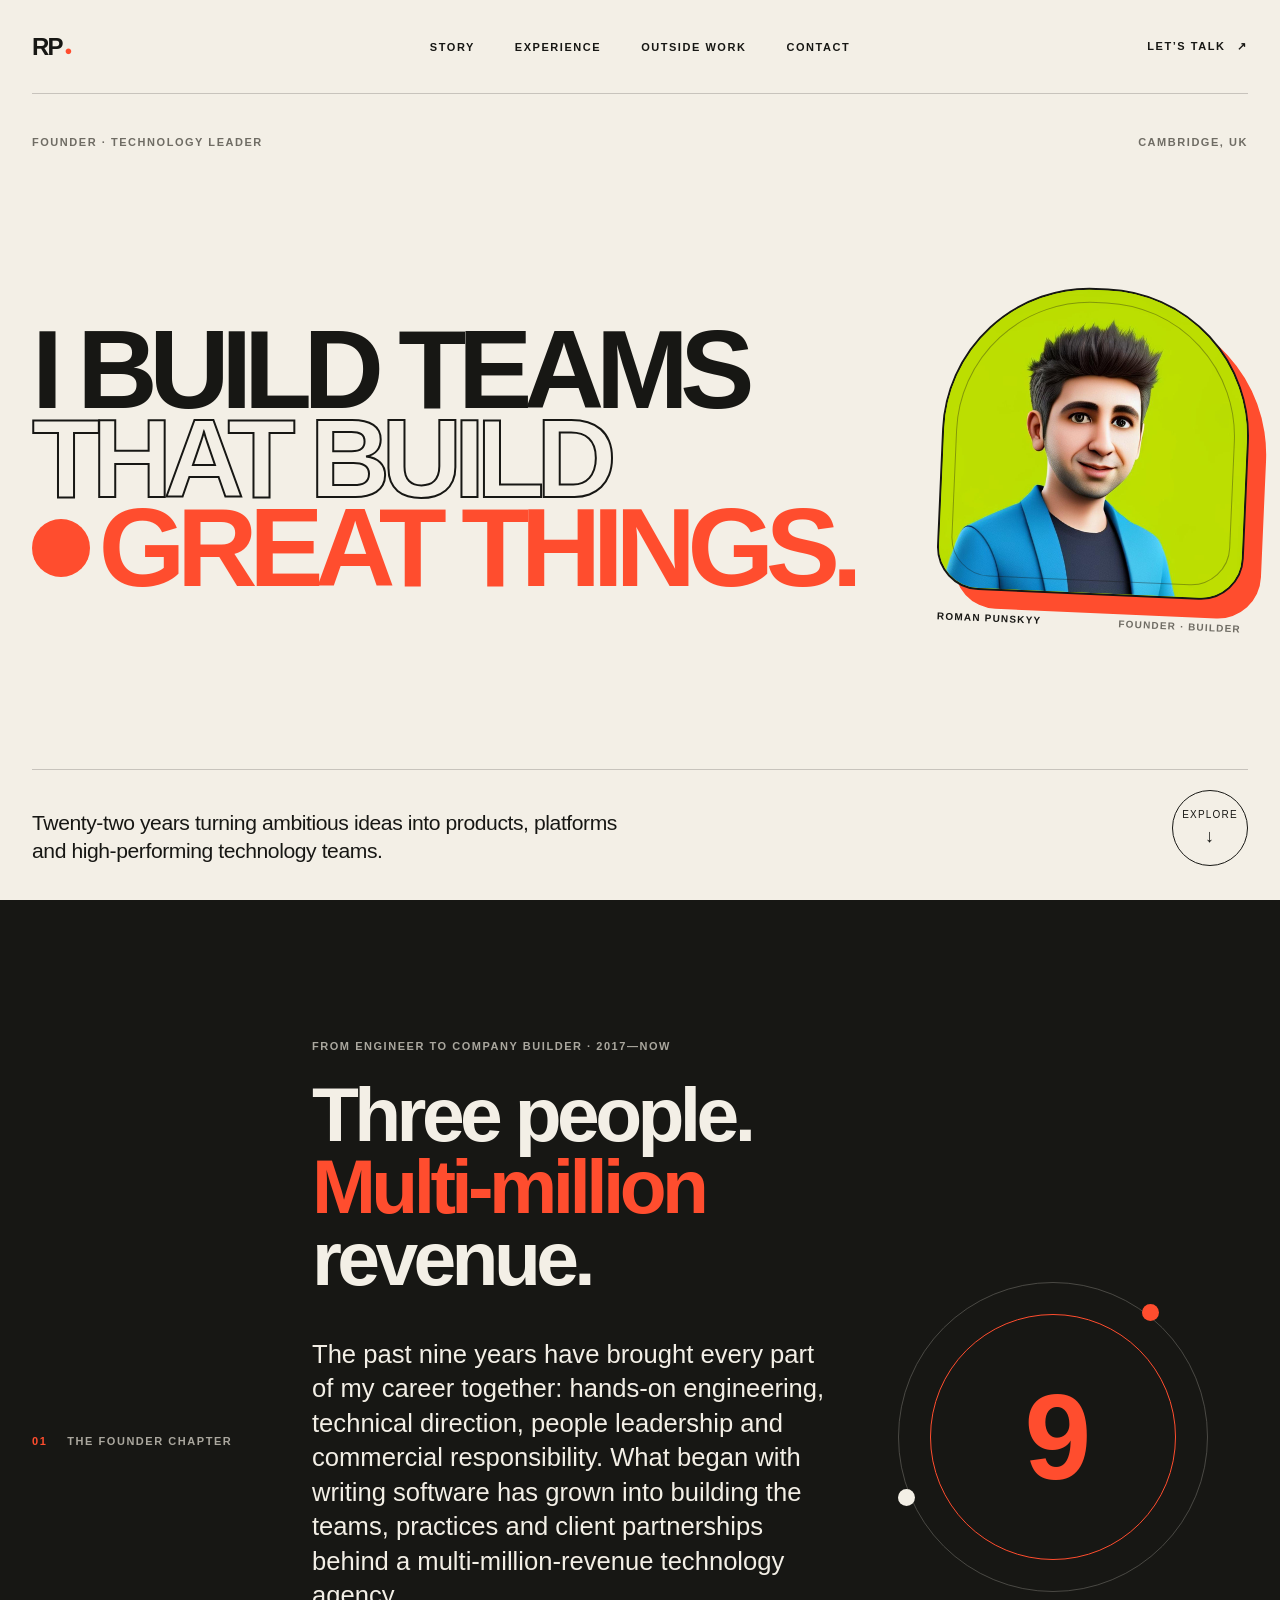
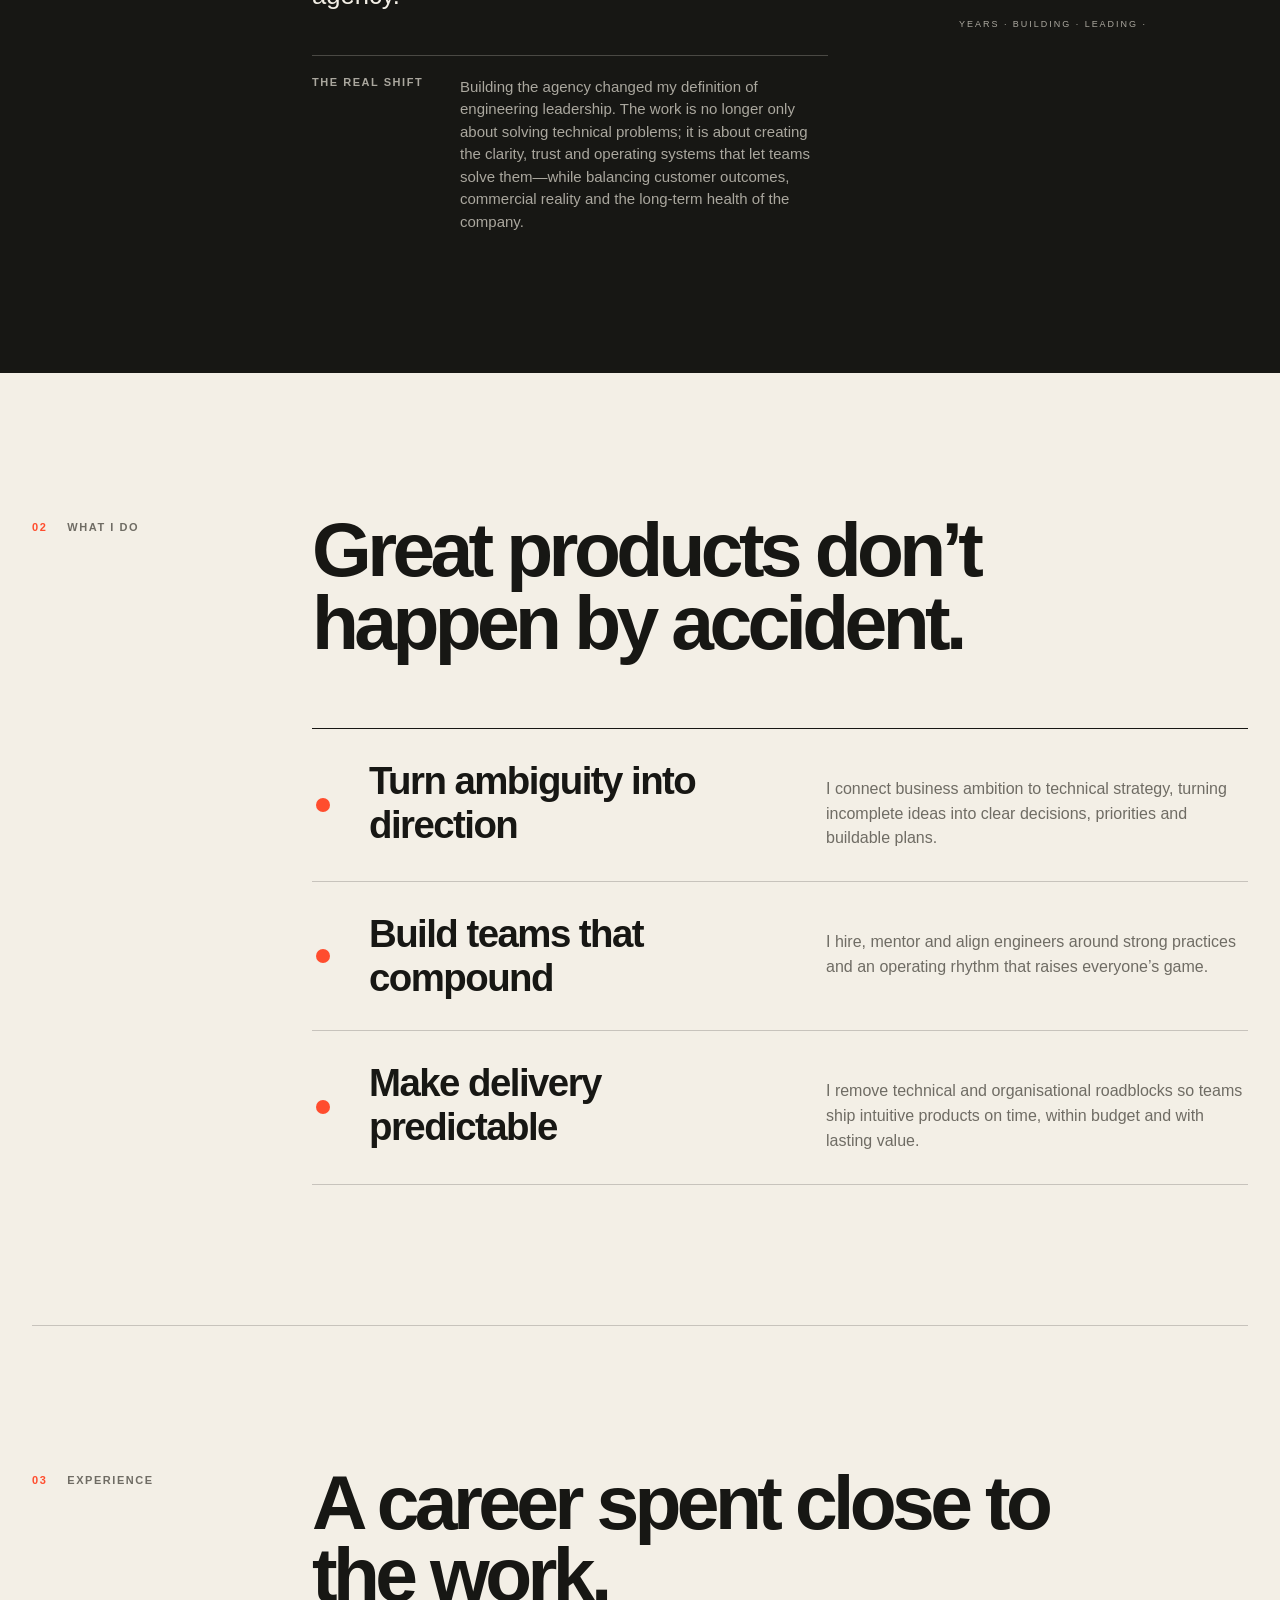
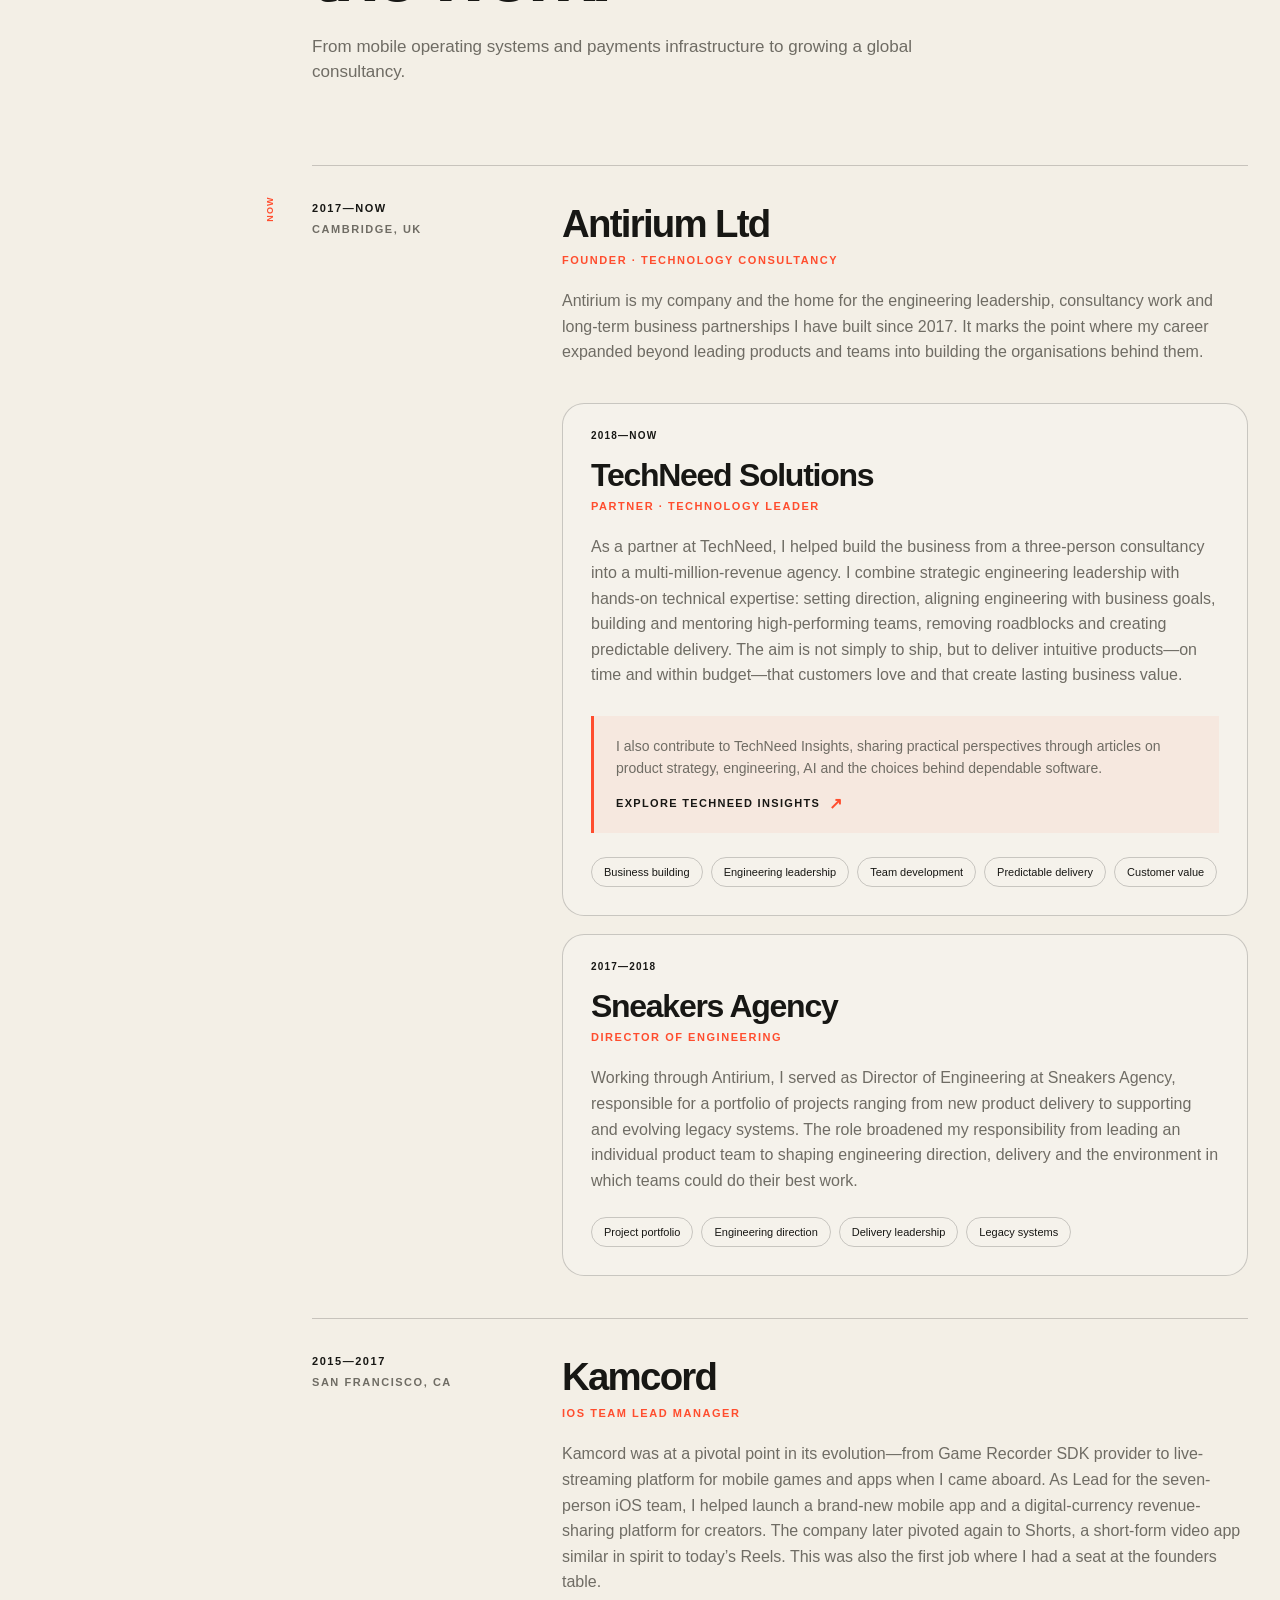
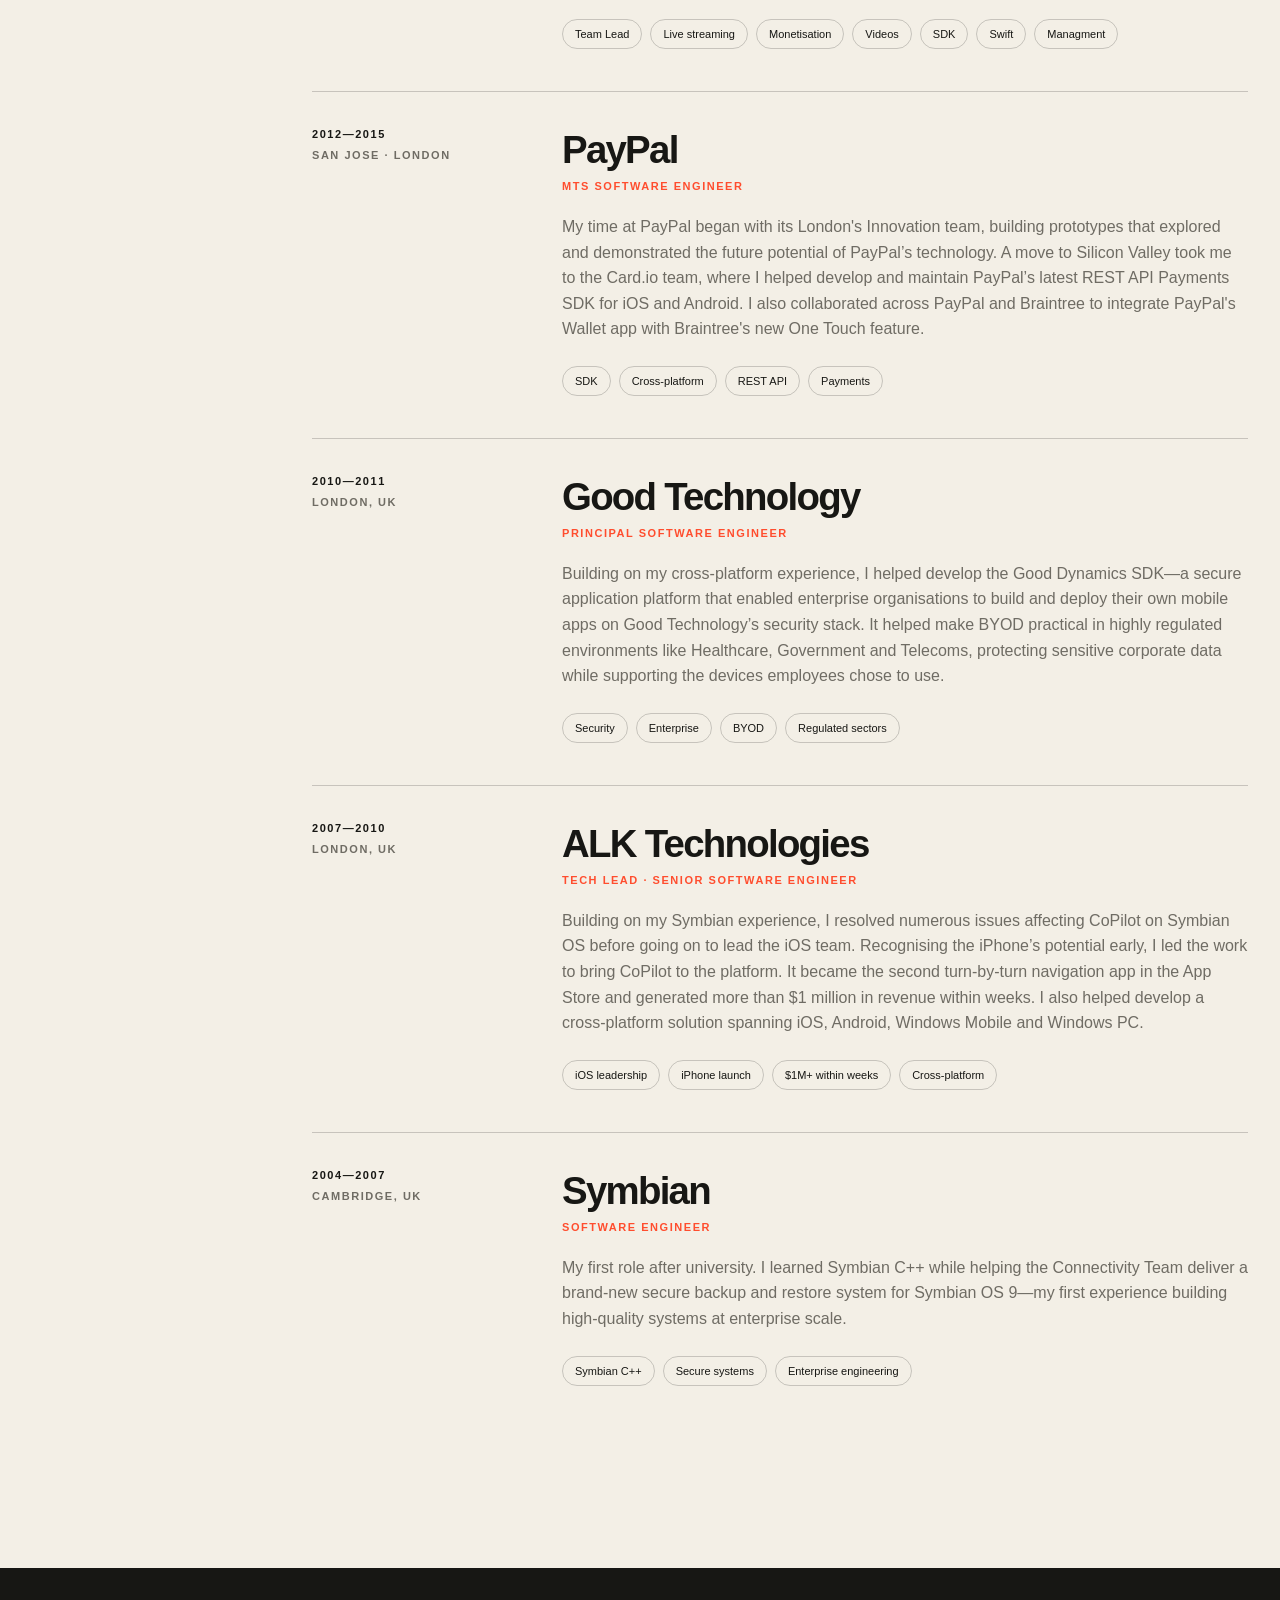
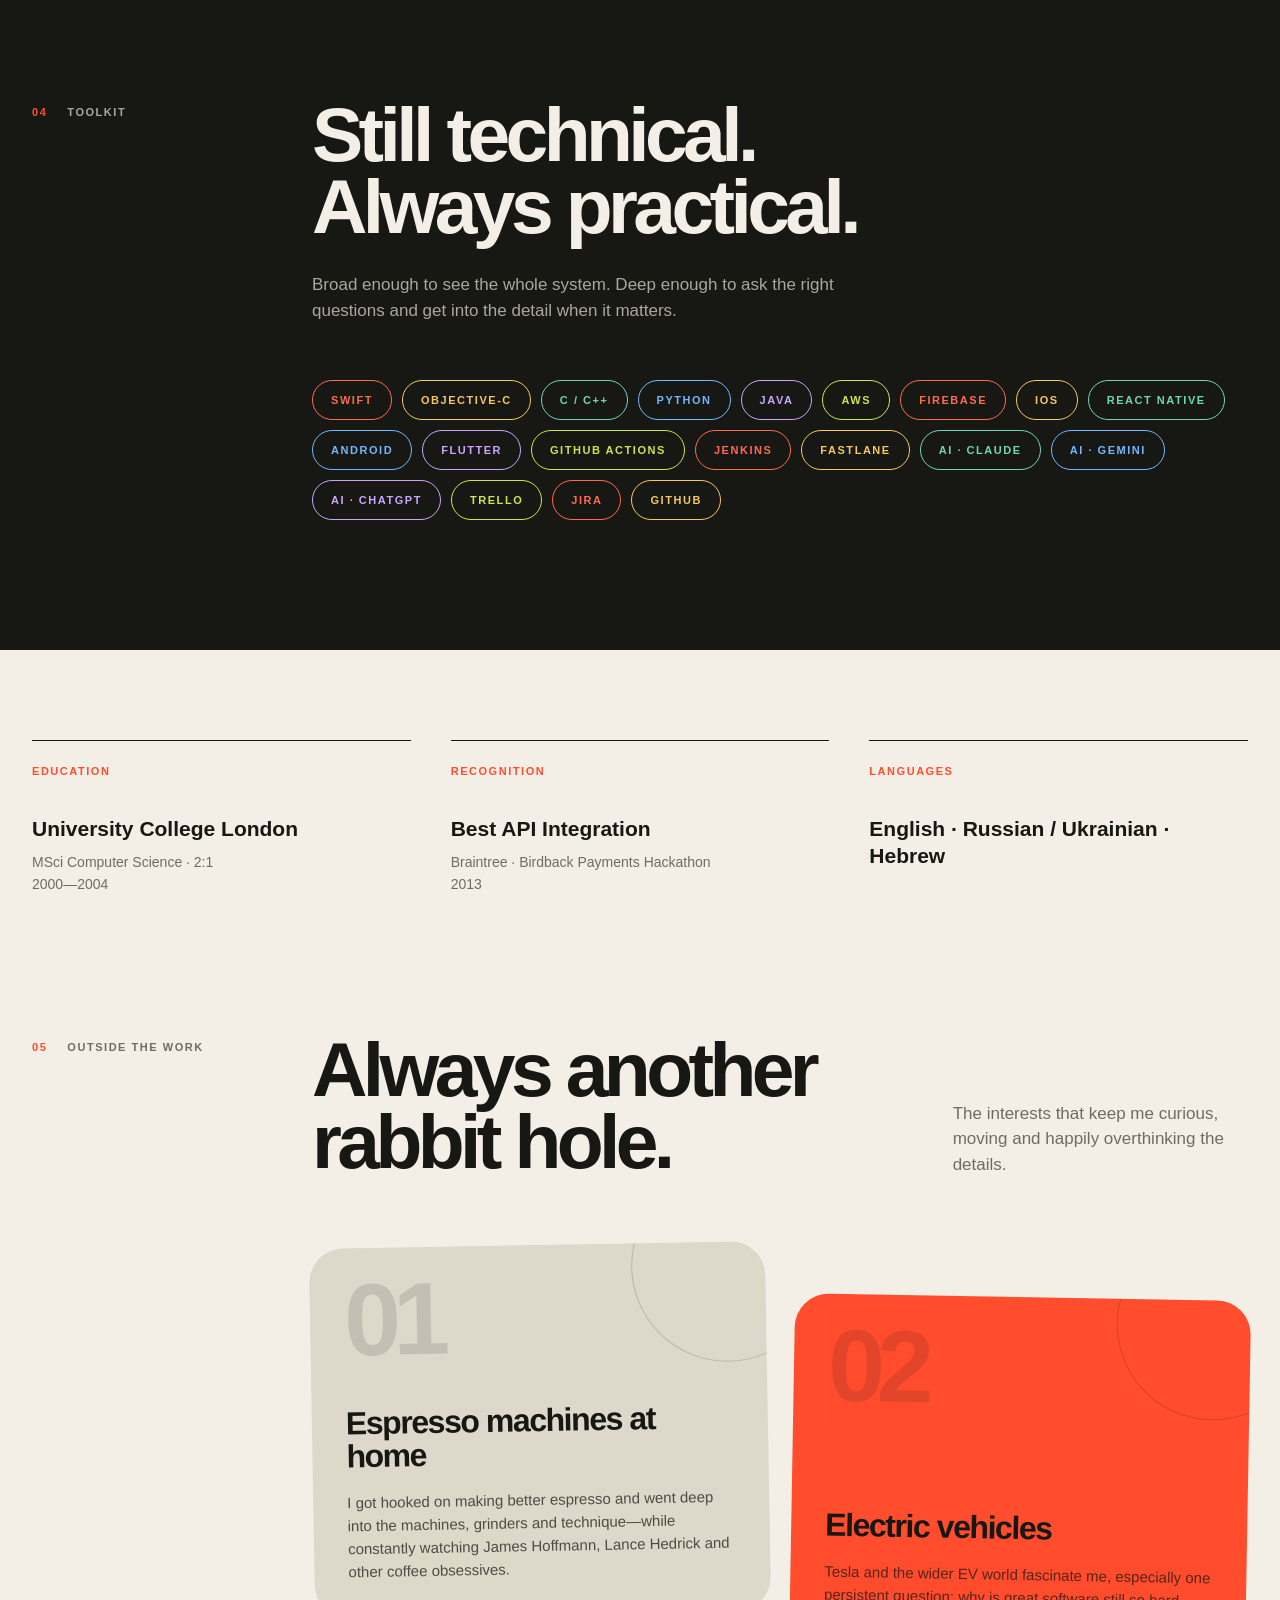
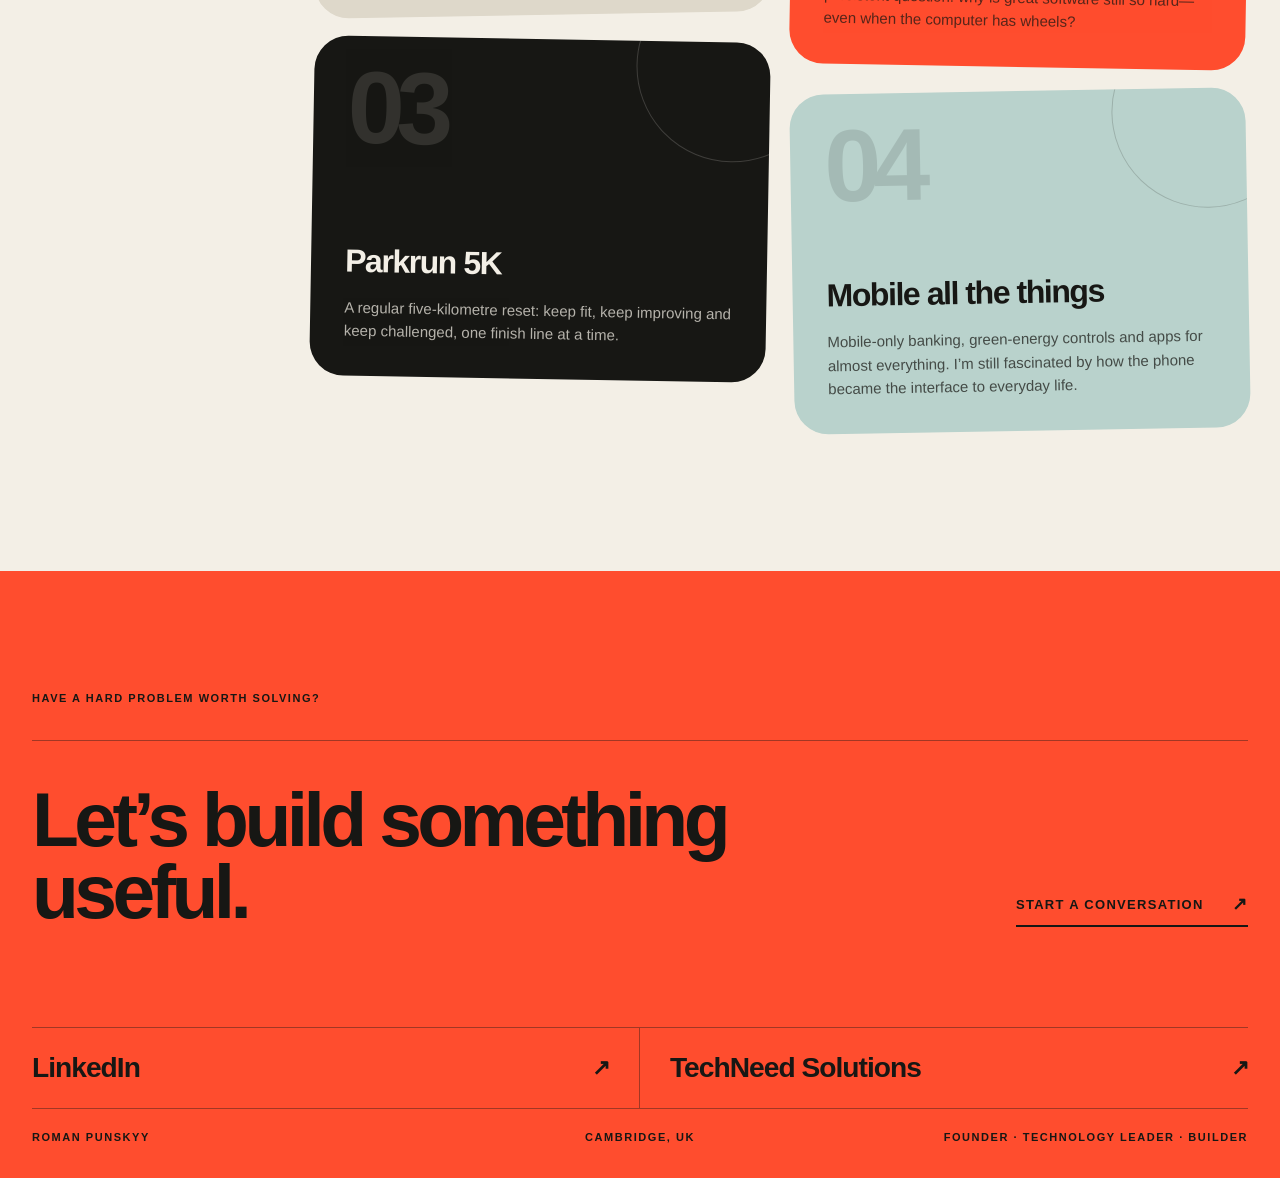
==== commit 09a995fd: "incorporate latest changes" ====
--- a/index.html
+++ b/index.html
@@ -1 +1 @@
-<!DOCTYPE html><html lang="en"><head><meta charSet="utf-8"/><meta name="viewport" content="width=device-width, initial-scale=1"/><link rel="preload" as="image" href="./assets/static/media/avatar-roman.0fljhv7qz-n_y.jpg"/><link rel="stylesheet" href="./assets/static/chunks/0c_e7~8xbczcx.css" data-precedence="next"/><link rel="preload" as="script" fetchPriority="low" href="./assets/static/chunks/11qk_vpw_zwkf.js"/><script src="./assets/static/chunks/125l.7mq080dp.js" async=""></script><script src="./assets/static/chunks/10u3y4bw1ayzs.js" async=""></script><script src="./assets/static/chunks/turbopack-0rdji5afxehbo.js" async=""></script><script src="./assets/static/chunks/0fsi8lw5utejl.js" async=""></script><script src="./assets/static/chunks/0d3tkj33oycf2.js" async=""></script><script src="./assets/static/chunks/0yd83d~qac3xw.js" async=""></script><meta name="theme-color" content="#f3efe6"/><title>Roman Punskyy — Founder &amp; Technology Leader</title><meta name="description" content="Founder, technology leader and builder with 22 years of experience creating products, platforms and high-performing teams."/><meta property="og:title" content="Roman Punskyy — Founder &amp; Technology Leader"/><meta property="og:description" content="Twenty-two years turning ambitious ideas into products, platforms and high-performing technology teams."/><meta property="og:image" content="https://romanpunskyy.github.io/og.png"/><meta property="og:type" content="website"/><meta name="twitter:card" content="summary_large_image"/><meta name="twitter:title" content="Roman Punskyy — Founder &amp; Technology Leader"/><meta name="twitter:description" content="Founder · Technology leader · Builder"/><meta name="twitter:image" content="https://romanpunskyy.github.io/og.png"/><script src="./assets/static/chunks/03~yq9q893hmn.js" noModule=""></script></head><body><div hidden=""><!--$--><!--/$--></div><main><header class="site-header shell"><a class="wordmark" href="#top" aria-label="Roman Punskyy, home">RP<span>●</span></a><nav aria-label="Main navigation"><a href="#story">Story</a><a href="#experience">Experience</a><a href="#hobbies">Outside work</a><a href="#contact">Contact</a></nav><button class="header-cta" type="button">Let’s talk <span aria-hidden="true">↗</span></button></header><section class="hero shell" id="top"><div class="hero-kicker"><span>Founder · Technology leader</span><span>Cambridge, UK</span></div><div class="hero-main"><h1>I build teams<span class="outline">that build</span><span class="accent-line"><i aria-hidden="true"></i> great things.</span></h1><figure class="hero-portrait"><div class="portrait-frame"><img alt="Illustrated portrait of Roman Punskyy" width="1024" height="1024" decoding="async" data-nimg="1" style="color:transparent" src="./assets/static/media/avatar-roman.0fljhv7qz-n_y.jpg"/></div><figcaption><span>Roman Punskyy</span><span>Founder · Builder</span></figcaption></figure></div><div class="hero-footer"><p>Twenty-two years turning ambitious ideas into products, platforms and high-performing technology teams.</p><a class="round-link" href="#story" aria-label="Explore my story"><span>Explore</span><b aria-hidden="true">↓</b></a></div></section><section class="founder" id="story"><div class="shell founder-grid"><div class="section-label light"><span>01</span><span>The founder chapter</span></div><div class="founder-copy"><p class="eyebrow">FROM ENGINEER TO COMPANY BUILDER · 2017—NOW</p><h2>Three people.<br/><em>Multi-million</em> revenue.</h2><p class="founder-lede">The past nine years have brought every part of my career together: hands-on engineering, technical direction, people leadership and commercial responsibility. What began with writing software has grown into building the teams, practices and client partnerships behind a multi-million-revenue technology agency.</p><div class="founder-note"><span>The real shift</span><p>Building the agency changed my definition of engineering leadership. The work is no longer only about solving technical problems; it is about creating the clarity, trust and operating systems that let teams solve them—while balancing customer outcomes, commercial reality and the long-term health of the company.</p></div></div><div class="orbit" aria-hidden="true"><span class="orbit-center">9</span><span class="orbit-copy">YEARS · BUILDING · LEADING ·</span></div></div></section><section class="capabilities shell" aria-labelledby="what-i-do"><div class="section-label"><span>02</span><span>What I do</span></div><div><h2 id="what-i-do">Great products don’t happen by accident.</h2><div class="capability-list"><article><span>01</span><h3>Turn ambiguity into direction</h3><p>I connect business ambition to technical strategy, turning incomplete ideas into clear decisions, priorities and buildable plans.</p></article><article><span>02</span><h3>Build teams that compound</h3><p>I hire, mentor and align engineers around strong practices and an operating rhythm that raises everyone’s game.</p></article><article><span>03</span><h3>Make delivery predictable</h3><p>I remove technical and organisational roadblocks so teams ship intuitive products on time, within budget and with lasting value.</p></article></div></div></section><section class="experience shell" id="experience" aria-labelledby="experience-title"><div class="section-label"><span>03</span><span>Experience</span></div><div class="experience-content"><div class="section-heading"><h2 id="experience-title">A career spent close to the work.</h2><p>From mobile operating systems and payments infrastructure to growing a global consultancy.</p></div><div class="timeline"><article class="featured"><div class="job-meta"><span>2017—NOW</span><span>Cambridge, UK · USA</span></div><div class="job-main"><h3>Antirium Ltd · TechNeed Solutions · Sneakers Agency </h3><p class="role">Founder · IT Consultancy</p><p class="summary">Through Antirium, I partner with TechNeed to help organisations turn ideas into successful digital products. This role brings together everything I learned as an engineer, technical lead and manager: setting technical direction, aligning engineering with business goals, building and mentoring high-performing teams, removing roadblocks and creating the conditions for predictable delivery. The aim is not simply to ship, but to deliver intuitive products—on time and within budget—that customers love and that create lasting business value.</p><div class="insights-note"><p>I also contribute to TechNeed Insights, sharing practical perspectives through articles on product strategy, engineering, AI and the choices behind dependable software.</p><a href="https://techneedsolutions.com/insights" target="_blank" rel="noreferrer">Explore TechNeed Insights <span aria-hidden="true">↗</span></a></div><ul aria-label="Antirium Ltd · TechNeed Solutions · Sneakers Agency  focus areas"><li>Strategic engineering leadership</li><li>Team building &amp; mentoring</li><li>Business alignment</li><li>Delivery</li><li>Value</li><li>Management</li></ul></div></article><article class=""><div class="job-meta"><span>2015—2017</span><span>San Francisco, CA</span></div><div class="job-main"><h3>Kamcord</h3><p class="role">iOS Team Lead Manager</p><p class="summary">Kamcord was at a pivotal point in its evolution—from Game Recorder SDK provider to live-streaming platform for mobile games and apps when I came aboard. As Lead for the seven-person iOS team, I helped launch a brand-new mobile app and a digital-currency revenue-sharing platform for creators. The company later pivoted again to Shorts, a short-form video app similar in spirit to today’s Reels. This was also the first job where I had a seat at the founders table.</p><ul aria-label="Kamcord focus areas"><li>Team Lead</li><li>Live streaming</li><li>Monetisation</li><li>Videos</li><li>SDK</li><li>Swift</li><li>Managment</li></ul></div></article><article class=""><div class="job-meta"><span>2012—2015</span><span>San Jose · London</span></div><div class="job-main"><h3>PayPal</h3><p class="role">MTS Software Engineer</p><p class="summary">My time at PayPal began with its London&#x27;s Innovation team, building prototypes that explored and demonstrated the future potential of PayPal’s technology. A move to Silicon Valley took me to the Card.io team, where I helped develop and maintain PayPal’s latest REST API Payments SDK for iOS and Android. I also collaborated across PayPal and Braintree to integrate PayPal&#x27;s Wallet app with Braintree&#x27;s new One Touch feature.</p><ul aria-label="PayPal focus areas"><li>SDK</li><li>Cross-platform</li><li>REST API</li><li>Payments</li></ul></div></article><article class=""><div class="job-meta"><span>2010—2011</span><span>London, UK</span></div><div class="job-main"><h3>Good Technology</h3><p class="role">Principal Software Engineer</p><p class="summary">Building on my cross-platform experience, I helped develop the Good Dynamics SDK—a secure application platform that enabled enterprise organisations to build and deploy their own mobile apps on Good Technology’s security stack. It helped make BYOD practical in highly regulated environments like Healthcare, Government and Telecoms, protecting sensitive corporate data while supporting the devices employees chose to use.</p><ul aria-label="Good Technology focus areas"><li>Security</li><li>Enterprise</li><li>BYOD</li><li>Regulated sectors</li></ul></div></article><article class=""><div class="job-meta"><span>2007—2010</span><span>London, UK</span></div><div class="job-main"><h3>ALK Technologies</h3><p class="role">Tech Lead · Senior Software Engineer</p><p class="summary">Building on my Symbian experience, I resolved numerous issues affecting CoPilot on Symbian OS before going on to lead the iOS team. Recognising the iPhone’s potential early, I led the work to bring CoPilot to the platform. It became the second turn-by-turn navigation app in the App Store and generated more than $1 million in revenue within weeks. I also helped develop a cross-platform solution spanning iOS, Android, Windows Mobile and Windows PC.</p><ul aria-label="ALK Technologies focus areas"><li>iOS leadership</li><li>iPhone launch</li><li>$1M+ within weeks</li><li>Cross-platform</li></ul></div></article><article class=""><div class="job-meta"><span>2004—2007</span><span>Cambridge, UK</span></div><div class="job-main"><h3>Symbian</h3><p class="role">Software Engineer</p><p class="summary">My first role after university. I learned Symbian C++ while helping the Connectivity Team deliver a brand-new secure backup and restore system for Symbian OS 9—my first experience building high-quality systems at enterprise scale.</p><ul aria-label="Symbian focus areas"><li>Symbian C++</li><li>Secure systems</li><li>Enterprise engineering</li></ul></div></article></div></div></section><section class="toolkit"><div class="shell toolkit-grid"><div class="section-label light"><span>04</span><span>Toolkit</span></div><div><h2>Still technical.<br/>Always practical.</h2><p>Broad enough to see the whole system. Deep enough to ask the right questions and get into the detail when it matters.</p><ul class="stack-list" aria-label="Technical skills"><li>Swift</li><li>Objective-C</li><li>C / C++</li><li>Python</li><li>Java</li><li>AWS</li><li>Firebase</li><li>iOS</li><li>React Native</li><li>Android</li><li>Flutter</li><li>GitHub Actions</li><li>Jenkins</li><li>Fastlane</li><li>AI · Claude</li><li>AI · Gemini</li><li>AI · ChatGPT</li><li>Trello</li><li>Jira</li><li>GitHub</li></ul></div></div></section><section class="details shell"><div><span class="detail-label">Education</span><h3>University College London</h3><p>MSci Computer Science · 2:1</p><p>2000—2004</p></div><div><span class="detail-label">Recognition</span><h3>Best API Integration</h3><p>Braintree · Birdback Payments Hackathon</p><p>2013</p></div><div><span class="detail-label">Languages</span><h3>English · Russian / Ukrainian · Hebrew</h3></div></section><section class="hobbies shell" id="hobbies" aria-labelledby="hobbies-title"><div class="section-label"><span>05</span><span>Outside the work</span></div><div><div class="hobbies-heading"><h2 id="hobbies-title">Always another rabbit hole.</h2><p>The interests that keep me curious, moving and happily overthinking the details.</p></div><div class="hobbies-deck"><article class="hobby-card"><span class="hobby-number">01</span><div><h3>Espresso machines at home</h3><p>I got hooked on making better espresso and went deep into the machines, grinders and technique—while constantly watching James Hoffmann, Lance Hedrick and other coffee obsessives.</p></div></article><article class="hobby-card"><span class="hobby-number">02</span><div><h3>Electric vehicles</h3><p>Tesla and the wider EV world fascinate me, especially one persistent question: why is great software still so hard—even when the computer has wheels?</p></div></article><article class="hobby-card"><span class="hobby-number">03</span><div><h3>Parkrun 5K</h3><p>A regular five-kilometre reset: keep fit, keep improving and keep challenged, one finish line at a time.</p></div></article><article class="hobby-card"><span class="hobby-number">04</span><div><h3>Mobile all the things</h3><p>Mobile-only banking, green-energy controls and apps for almost everything. I’m still fascinated by how the phone became the interface to everyday life.</p></div></article></div></div></section><footer id="contact"><div class="shell footer-inner"><p class="eyebrow">HAVE A HARD PROBLEM WORTH SOLVING?</p><div class="footer-contact"><h2>Let’s build something useful.</h2><button class="footer-cta" type="button">Start a conversation <span aria-hidden="true">↗</span></button></div><div class="footer-links" aria-label="Professional links"><a href="https://www.linkedin.com/in/rpunskyy/" target="_blank" rel="noreferrer"><span>LinkedIn</span><b aria-hidden="true">↗</b></a><a href="https://techneedsolutions.com/" target="_blank" rel="noreferrer"><span>TechNeed Solutions</span><b aria-hidden="true">↗</b></a></div><div class="footer-bottom"><span>Roman Punskyy</span><span>Cambridge, UK</span><span>Founder · Technology Leader · Builder</span></div></div></footer></main><!--$--><!--/$--><script src="./assets/static/chunks/11qk_vpw_zwkf.js" id="_R_" async=""></script><script>(self.__next_f=self.__next_f||[]).push([0])</script><script>self.__next_f.push([1,"1:\"$Sreact.fragment\"\n2:I[39756,[\"./assets/static/chunks/0fsi8lw5utejl.js\",\"./assets/static/chunks/0d3tkj33oycf2.js\"],\"default\"]\n3:I[37457,[\"./assets/static/chunks/0fsi8lw5utejl.js\",\"./assets/static/chunks/0d3tkj33oycf2.js\"],\"default\"]\n4:I[71451,[\"./assets/static/chunks/0fsi8lw5utejl.js\",\"./assets/static/chunks/0d3tkj33oycf2.js\",\"./assets/static/chunks/0yd83d~qac3xw.js\"],\"ContactButton\"]\n5:I[5500,[\"./assets/static/chunks/0fsi8lw5utejl.js\",\"./assets/static/chunks/0d3tkj33oycf2.js\",\"./assets/static/chunks/0yd83d~qac3xw.js\"],\"Image\"]\n12:I[68027,[\"./assets/static/chunks/0fsi8lw5utejl.js\",\"./assets/static/chunks/0d3tkj33oycf2.js\"],\"default\",1]\n:HL[\"./assets/static/chunks/0c_e7~8xbczcx.css\",\"style\"]\n"])</script><script>self.__next_f.push([1,"0:{\"P\":null,\"c\":[\"\",\"\"],\"q\":\"\",\"i\":false,\"f\":[[[\"\",{\"children\":[\"__PAGE__\",{}]},\"$undefined\",\"$undefined\",16],[[\"$\",\"$1\",\"c\",{\"children\":[[[\"$\",\"link\",\"0\",{\"rel\":\"stylesheet\",\"href\":\"./assets/static/chunks/0c_e7~8xbczcx.css\",\"precedence\":\"next\",\"crossOrigin\":\"$undefined\",\"nonce\":\"$undefined\"}],[\"$\",\"script\",\"script-0\",{\"src\":\"./assets/static/chunks/0fsi8lw5utejl.js\",\"async\":true,\"nonce\":\"$undefined\"}],[\"$\",\"script\",\"script-1\",{\"src\":\"./assets/static/chunks/0d3tkj33oycf2.js\",\"async\":true,\"nonce\":\"$undefined\"}]],[\"$\",\"html\",null,{\"lang\":\"en\",\"children\":[\"$\",\"body\",null,{\"children\":[\"$\",\"$L2\",null,{\"parallelRouterKey\":\"children\",\"error\":\"$undefined\",\"errorStyles\":\"$undefined\",\"errorScripts\":\"$undefined\",\"template\":[\"$\",\"$L3\",null,{}],\"templateStyles\":\"$undefined\",\"templateScripts\":\"$undefined\",\"notFound\":[[[\"$\",\"title\",null,{\"children\":\"404: This page could not be found.\"}],[\"$\",\"div\",null,{\"style\":{\"fontFamily\":\"system-ui,\\\"Segoe UI\\\",Roboto,Helvetica,Arial,sans-serif,\\\"Apple Color Emoji\\\",\\\"Segoe UI Emoji\\\"\",\"height\":\"100vh\",\"textAlign\":\"center\",\"display\":\"flex\",\"flexDirection\":\"column\",\"alignItems\":\"center\",\"justifyContent\":\"center\"},\"children\":[\"$\",\"div\",null,{\"children\":[[\"$\",\"style\",null,{\"dangerouslySetInnerHTML\":{\"__html\":\"body{color:#000;background:#fff;margin:0}.next-error-h1{border-right:1px solid rgba(0,0,0,.3)}@media (prefers-color-scheme:dark){body{color:#fff;background:#000}.next-error-h1{border-right:1px solid rgba(255,255,255,.3)}}\"}}],[\"$\",\"h1\",null,{\"className\":\"next-error-h1\",\"style\":{\"display\":\"inline-block\",\"margin\":\"0 20px 0 0\",\"padding\":\"0 23px 0 0\",\"fontSize\":24,\"fontWeight\":500,\"verticalAlign\":\"top\",\"lineHeight\":\"49px\"},\"children\":404}],[\"$\",\"div\",null,{\"style\":{\"display\":\"inline-block\"},\"children\":[\"$\",\"h2\",null,{\"style\":{\"fontSize\":14,\"fontWeight\":400,\"lineHeight\":\"49px\",\"margin\":0},\"children\":\"This page could not be found.\"}]}]]}]}]],[]],\"forbidden\":\"$undefined\",\"unauthorized\":\"$undefined\"}]}]}]]}],{\"children\":[[\"$\",\"$1\",\"c\",{\"children\":[[\"$\",\"main\",null,{\"children\":[[\"$\",\"header\",null,{\"className\":\"site-header shell\",\"children\":[[\"$\",\"a\",null,{\"className\":\"wordmark\",\"href\":\"#top\",\"aria-label\":\"Roman Punskyy, home\",\"children\":[\"RP\",[\"$\",\"span\",null,{\"children\":\"●\"}]]}],[\"$\",\"nav\",null,{\"aria-label\":\"Main navigation\",\"children\":[[\"$\",\"a\",null,{\"href\":\"#story\",\"children\":\"Story\"}],[\"$\",\"a\",null,{\"href\":\"#experience\",\"children\":\"Experience\"}],[\"$\",\"a\",null,{\"href\":\"#hobbies\",\"children\":\"Outside work\"}],[\"$\",\"a\",null,{\"href\":\"#contact\",\"children\":\"Contact\"}]]}],[\"$\",\"$L4\",null,{\"className\":\"header-cta\",\"children\":[\"Let’s talk \",[\"$\",\"span\",null,{\"aria-hidden\":\"true\",\"children\":\"↗\"}]]}]]}],[\"$\",\"section\",null,{\"className\":\"hero shell\",\"id\":\"top\",\"children\":[[\"$\",\"div\",null,{\"className\":\"hero-kicker\",\"children\":[[\"$\",\"span\",null,{\"children\":\"Founder · Technology leader\"}],[\"$\",\"span\",null,{\"children\":\"Cambridge, UK\"}]]}],[\"$\",\"div\",null,{\"className\":\"hero-main\",\"children\":[[\"$\",\"h1\",null,{\"children\":[\"I build teams\",[\"$\",\"span\",null,{\"className\":\"outline\",\"children\":\"that build\"}],[\"$\",\"span\",null,{\"className\":\"accent-line\",\"children\":[[\"$\",\"i\",null,{\"aria-hidden\":\"true\"}],\" great things.\"]}]]}],[\"$\",\"figure\",null,{\"className\":\"hero-portrait\",\"children\":[[\"$\",\"div\",null,{\"className\":\"portrait-frame\",\"children\":[\"$\",\"$L5\",null,{\"src\":{\"src\":\"./assets/static/media/avatar-roman.0fljhv7qz-n_y.jpg\",\"width\":1024,\"height\":1024,\"blurWidth\":8,\"blurHeight\":8,\"blurDataURL\":\"[data-uri]\"},\"alt\":\"Illustrated portrait of Roman Punskyy\",\"priority\":true}]}],[\"$\",\"figcaption\",null,{\"children\":[[\"$\",\"span\",null,{\"children\":\"Roman Punskyy\"}],\"$L6\"]}]]}]]}],\"$L7\"]}],\"$L8\",\"$L9\",\"$La\",\"$Lb\",\"$Lc\",\"$Ld\",\"$Le\"]}],[\"$Lf\"],\"$L10\"]}],{},null,false,null]},null,false,null],\"$L11\",false]],\"m\":\"$undefined\",\"G\":[\"$12\",[\"$L13\"]],\"S\":true,\"h\":null,\"s\":\"$undefined\",\"l\":\"$undefined\",\"p\":\"$undefined\",\"d\":\"$undefined\",\"b\":\"aWtpnEaRk0PQmqeZ4AWxY\"}\n"])</script><script>self.__next_f.push([1,"18:I[97367,[\"./assets/static/chunks/0fsi8lw5utejl.js\",\"./assets/static/chunks/0d3tkj33oycf2.js\"],\"OutletBoundary\"]\n19:\"$Sreact.suspense\"\n1b:I[97367,[\"./assets/static/chunks/0fsi8lw5utejl.js\",\"./assets/static/chunks/0d3tkj33oycf2.js\"],\"ViewportBoundary\"]\n1d:I[97367,[\"./assets/static/chunks/0fsi8lw5utejl.js\",\"./assets/static/chunks/0d3tkj33oycf2.js\"],\"MetadataBoundary\"]\n6:[\"$\",\"span\",null,{\"children\":\"Founder · Builder\"}]\n7:[\"$\",\"div\",null,{\"className\":\"hero-footer\",\"children\":[[\"$\",\"p\",null,{\"children\":\"Twenty-two years turning ambitious ideas into products, platforms and high-performing technology teams.\"}],[\"$\",\"a\",null,{\"className\":\"round-link\",\"href\":\"#story\",\"aria-label\":\"Explore my story\",\"children\":[[\"$\",\"span\",null,{\"children\":\"Explore\"}],[\"$\",\"b\",null,{\"aria-hidden\":\"true\",\"children\":\"↓\"}]]}]]}]\n"])</script><script>self.__next_f.push([1,"8:[\"$\",\"section\",null,{\"className\":\"founder\",\"id\":\"story\",\"children\":[\"$\",\"div\",null,{\"className\":\"shell founder-grid\",\"children\":[[\"$\",\"div\",null,{\"className\":\"section-label light\",\"children\":[[\"$\",\"span\",null,{\"children\":\"01\"}],[\"$\",\"span\",null,{\"children\":\"The founder chapter\"}]]}],[\"$\",\"div\",null,{\"className\":\"founder-copy\",\"children\":[[\"$\",\"p\",null,{\"className\":\"eyebrow\",\"children\":\"FROM ENGINEER TO COMPANY BUILDER · 2017—NOW\"}],[\"$\",\"h2\",null,{\"children\":[\"Three people.\",[\"$\",\"br\",null,{}],[\"$\",\"em\",null,{\"children\":\"Multi-million\"}],\" revenue.\"]}],[\"$\",\"p\",null,{\"className\":\"founder-lede\",\"children\":\"The past nine years have brought every part of my career together: hands-on engineering, technical direction, people leadership and commercial responsibility. What began with writing software has grown into building the teams, practices and client partnerships behind a multi-million-revenue technology agency.\"}],[\"$\",\"div\",null,{\"className\":\"founder-note\",\"children\":[[\"$\",\"span\",null,{\"children\":\"The real shift\"}],[\"$\",\"p\",null,{\"children\":\"Building the agency changed my definition of engineering leadership. The work is no longer only about solving technical problems; it is about creating the clarity, trust and operating systems that let teams solve them—while balancing customer outcomes, commercial reality and the long-term health of the company.\"}]]}]]}],[\"$\",\"div\",null,{\"className\":\"orbit\",\"aria-hidden\":\"true\",\"children\":[[\"$\",\"span\",null,{\"className\":\"orbit-center\",\"children\":\"9\"}],[\"$\",\"span\",null,{\"className\":\"orbit-copy\",\"children\":\"YEARS · BUILDING · LEADING ·\"}]]}]]}]}]\n"])</script><script>self.__next_f.push([1,"9:[\"$\",\"section\",null,{\"className\":\"capabilities shell\",\"aria-labelledby\":\"what-i-do\",\"children\":[[\"$\",\"div\",null,{\"className\":\"section-label\",\"children\":[[\"$\",\"span\",null,{\"children\":\"02\"}],[\"$\",\"span\",null,{\"children\":\"What I do\"}]]}],[\"$\",\"div\",null,{\"children\":[[\"$\",\"h2\",null,{\"id\":\"what-i-do\",\"children\":\"Great products don’t happen by accident.\"}],[\"$\",\"div\",null,{\"className\":\"capability-list\",\"children\":[[\"$\",\"article\",\"01\",{\"children\":[[\"$\",\"span\",null,{\"children\":\"01\"}],[\"$\",\"h3\",null,{\"children\":\"Turn ambiguity into direction\"}],[\"$\",\"p\",null,{\"children\":\"I connect business ambition to technical strategy, turning incomplete ideas into clear decisions, priorities and buildable plans.\"}]]}],[\"$\",\"article\",\"02\",{\"children\":[[\"$\",\"span\",null,{\"children\":\"02\"}],[\"$\",\"h3\",null,{\"children\":\"Build teams that compound\"}],[\"$\",\"p\",null,{\"children\":\"I hire, mentor and align engineers around strong practices and an operating rhythm that raises everyone’s game.\"}]]}],[\"$\",\"article\",\"03\",{\"children\":[[\"$\",\"span\",null,{\"children\":\"03\"}],[\"$\",\"h3\",null,{\"children\":\"Make delivery predictable\"}],[\"$\",\"p\",null,{\"children\":\"I remove technical and organisational roadblocks so teams ship intuitive products on time, within budget and with lasting value.\"}]]}]]}]]}]]}]\n"])</script><script>self.__next_f.push([1,"a:[\"$\",\"section\",null,{\"className\":\"experience shell\",\"id\":\"experience\",\"aria-labelledby\":\"experience-title\",\"children\":[[\"$\",\"div\",null,{\"className\":\"section-label\",\"children\":[[\"$\",\"span\",null,{\"children\":\"03\"}],[\"$\",\"span\",null,{\"children\":\"Experience\"}]]}],[\"$\",\"div\",null,{\"className\":\"experience-content\",\"children\":[[\"$\",\"div\",null,{\"className\":\"section-heading\",\"children\":[[\"$\",\"h2\",null,{\"id\":\"experience-title\",\"children\":\"A career spent close to the work.\"}],[\"$\",\"p\",null,{\"children\":\"From mobile operating systems and payments infrastructure to growing a global consultancy.\"}]]}],[\"$\",\"div\",null,{\"className\":\"timeline\",\"children\":[[\"$\",\"article\",\"Antirium Ltd · TechNeed Solutions · Sneakers Agency \",{\"className\":\"featured\",\"children\":[[\"$\",\"div\",null,{\"className\":\"job-meta\",\"children\":[[\"$\",\"span\",null,{\"children\":\"2017—NOW\"}],[\"$\",\"span\",null,{\"children\":\"Cambridge, UK · USA\"}]]}],[\"$\",\"div\",null,{\"className\":\"job-main\",\"children\":[[\"$\",\"h3\",null,{\"children\":\"Antirium Ltd · TechNeed Solutions · Sneakers Agency \"}],[\"$\",\"p\",null,{\"className\":\"role\",\"children\":\"Founder · IT Consultancy\"}],[\"$\",\"p\",null,{\"className\":\"summary\",\"children\":\"Through Antirium, I partner with TechNeed to help organisations turn ideas into successful digital products. This role brings together everything I learned as an engineer, technical lead and manager: setting technical direction, aligning engineering with business goals, building and mentoring high-performing teams, removing roadblocks and creating the conditions for predictable delivery. The aim is not simply to ship, but to deliver intuitive products—on time and within budget—that customers love and that create lasting business value.\"}],[\"$\",\"div\",null,{\"className\":\"insights-note\",\"children\":[[\"$\",\"p\",null,{\"children\":\"I also contribute to TechNeed Insights, sharing practical perspectives through articles on product strategy, engineering, AI and the choices behind dependable software.\"}],[\"$\",\"a\",null,{\"href\":\"https://techneedsolutions.com/insights\",\"target\":\"_blank\",\"rel\":\"noreferrer\",\"children\":[\"Explore TechNeed Insights \",[\"$\",\"span\",null,{\"aria-hidden\":\"true\",\"children\":\"↗\"}]]}]]}],[\"$\",\"ul\",null,{\"aria-label\":\"Antirium Ltd · TechNeed Solutions · Sneakers Agency  focus areas\",\"children\":[[\"$\",\"li\",\"Strategic engineering leadership\",{\"children\":\"Strategic engineering leadership\"}],[\"$\",\"li\",\"Team building \u0026 mentoring\",{\"children\":\"Team building \u0026 mentoring\"}],[\"$\",\"li\",\"Business alignment\",{\"children\":\"Business alignment\"}],[\"$\",\"li\",\"Delivery\",{\"children\":\"Delivery\"}],[\"$\",\"li\",\"Value\",{\"children\":\"Value\"}],[\"$\",\"li\",\"Management\",{\"children\":\"Management\"}]]}]]}]]}],[\"$\",\"article\",\"Kamcord\",{\"className\":\"\",\"children\":[[\"$\",\"div\",null,{\"className\":\"job-meta\",\"children\":[[\"$\",\"span\",null,{\"children\":\"2015—2017\"}],[\"$\",\"span\",null,{\"children\":\"San Francisco, CA\"}]]}],[\"$\",\"div\",null,{\"className\":\"job-main\",\"children\":[[\"$\",\"h3\",null,{\"children\":\"Kamcord\"}],[\"$\",\"p\",null,{\"className\":\"role\",\"children\":\"iOS Team Lead Manager\"}],[\"$\",\"p\",null,{\"className\":\"summary\",\"children\":\"Kamcord was at a pivotal point in its evolution—from Game Recorder SDK provider to live-streaming platform for mobile games and apps when I came aboard. As Lead for the seven-person iOS team, I helped launch a brand-new mobile app and a digital-currency revenue-sharing platform for creators. The company later pivoted again to Shorts, a short-form video app similar in spirit to today’s Reels. This was also the first job where I had a seat at the founders table.\"}],false,[\"$\",\"ul\",null,{\"aria-label\":\"Kamcord focus areas\",\"children\":[[\"$\",\"li\",\"Team Lead\",{\"children\":\"Team Lead\"}],[\"$\",\"li\",\"Live streaming\",{\"children\":\"Live streaming\"}],[\"$\",\"li\",\"Monetisation\",{\"children\":\"Monetisation\"}],[\"$\",\"li\",\"Videos\",{\"children\":\"Videos\"}],[\"$\",\"li\",\"SDK\",{\"children\":\"SDK\"}],[\"$\",\"li\",\"Swift\",{\"children\":\"Swift\"}],[\"$\",\"li\",\"Managment\",{\"children\":\"Managment\"}]]}]]}]]}],[\"$\",\"article\",\"PayPal\",{\"className\":\"\",\"children\":[[\"$\",\"div\",null,{\"className\":\"job-meta\",\"children\":[[\"$\",\"span\",null,{\"children\":\"2012—2015\"}],[\"$\",\"span\",null,{\"children\":\"San Jose · London\"}]]}],\"$L14\"]}],\"$L15\",\"$L16\",\"$L17\"]}]]}]]}]\n"])</script><script>self.__next_f.push([1,"b:[\"$\",\"section\",null,{\"className\":\"toolkit\",\"children\":[\"$\",\"div\",null,{\"className\":\"shell toolkit-grid\",\"children\":[[\"$\",\"div\",null,{\"className\":\"section-label light\",\"children\":[[\"$\",\"span\",null,{\"children\":\"04\"}],[\"$\",\"span\",null,{\"children\":\"Toolkit\"}]]}],[\"$\",\"div\",null,{\"children\":[[\"$\",\"h2\",null,{\"children\":[\"Still technical.\",[\"$\",\"br\",null,{}],\"Always practical.\"]}],[\"$\",\"p\",null,{\"children\":\"Broad enough to see the whole system. Deep enough to ask the right questions and get into the detail when it matters.\"}],[\"$\",\"ul\",null,{\"className\":\"stack-list\",\"aria-label\":\"Technical skills\",\"children\":[[\"$\",\"li\",\"Swift\",{\"children\":\"Swift\"}],[\"$\",\"li\",\"Objective-C\",{\"children\":\"Objective-C\"}],[\"$\",\"li\",\"C / C++\",{\"children\":\"C / C++\"}],[\"$\",\"li\",\"Python\",{\"children\":\"Python\"}],[\"$\",\"li\",\"Java\",{\"children\":\"Java\"}],[\"$\",\"li\",\"AWS\",{\"children\":\"AWS\"}],[\"$\",\"li\",\"Firebase\",{\"children\":\"Firebase\"}],[\"$\",\"li\",\"iOS\",{\"children\":\"iOS\"}],[\"$\",\"li\",\"React Native\",{\"children\":\"React Native\"}],[\"$\",\"li\",\"Android\",{\"children\":\"Android\"}],[\"$\",\"li\",\"Flutter\",{\"children\":\"Flutter\"}],[\"$\",\"li\",\"GitHub Actions\",{\"children\":\"GitHub Actions\"}],[\"$\",\"li\",\"Jenkins\",{\"children\":\"Jenkins\"}],[\"$\",\"li\",\"Fastlane\",{\"children\":\"Fastlane\"}],[\"$\",\"li\",\"AI · Claude\",{\"children\":\"AI · Claude\"}],[\"$\",\"li\",\"AI · Gemini\",{\"children\":\"AI · Gemini\"}],[\"$\",\"li\",\"AI · ChatGPT\",{\"children\":\"AI · ChatGPT\"}],[\"$\",\"li\",\"Trello\",{\"children\":\"Trello\"}],[\"$\",\"li\",\"Jira\",{\"children\":\"Jira\"}],[\"$\",\"li\",\"GitHub\",{\"children\":\"GitHub\"}]]}]]}]]}]}]\n"])</script><script>self.__next_f.push([1,"c:[\"$\",\"section\",null,{\"className\":\"details shell\",\"children\":[[\"$\",\"div\",null,{\"children\":[[\"$\",\"span\",null,{\"className\":\"detail-label\",\"children\":\"Education\"}],[\"$\",\"h3\",null,{\"children\":\"University College London\"}],[\"$\",\"p\",null,{\"children\":\"MSci Computer Science · 2:1\"}],[\"$\",\"p\",null,{\"children\":\"2000—2004\"}]]}],[\"$\",\"div\",null,{\"children\":[[\"$\",\"span\",null,{\"className\":\"detail-label\",\"children\":\"Recognition\"}],[\"$\",\"h3\",null,{\"children\":\"Best API Integration\"}],[\"$\",\"p\",null,{\"children\":\"Braintree · Birdback Payments Hackathon\"}],[\"$\",\"p\",null,{\"children\":\"2013\"}]]}],[\"$\",\"div\",null,{\"children\":[[\"$\",\"span\",null,{\"className\":\"detail-label\",\"children\":\"Languages\"}],[\"$\",\"h3\",null,{\"children\":\"English · Russian / Ukrainian · Hebrew\"}]]}]]}]\n"])</script><script>self.__next_f.push([1,"d:[\"$\",\"section\",null,{\"className\":\"hobbies shell\",\"id\":\"hobbies\",\"aria-labelledby\":\"hobbies-title\",\"children\":[[\"$\",\"div\",null,{\"className\":\"section-label\",\"children\":[[\"$\",\"span\",null,{\"children\":\"05\"}],[\"$\",\"span\",null,{\"children\":\"Outside the work\"}]]}],[\"$\",\"div\",null,{\"children\":[[\"$\",\"div\",null,{\"className\":\"hobbies-heading\",\"children\":[[\"$\",\"h2\",null,{\"id\":\"hobbies-title\",\"children\":\"Always another rabbit hole.\"}],[\"$\",\"p\",null,{\"children\":\"The interests that keep me curious, moving and happily overthinking the details.\"}]]}],[\"$\",\"div\",null,{\"className\":\"hobbies-deck\",\"children\":[[\"$\",\"article\",\"01\",{\"className\":\"hobby-card\",\"children\":[[\"$\",\"span\",null,{\"className\":\"hobby-number\",\"children\":\"01\"}],[\"$\",\"div\",null,{\"children\":[[\"$\",\"h3\",null,{\"children\":\"Espresso machines at home\"}],[\"$\",\"p\",null,{\"children\":\"I got hooked on making better espresso and went deep into the machines, grinders and technique—while constantly watching James Hoffmann, Lance Hedrick and other coffee obsessives.\"}]]}]]}],[\"$\",\"article\",\"02\",{\"className\":\"hobby-card\",\"children\":[[\"$\",\"span\",null,{\"className\":\"hobby-number\",\"children\":\"02\"}],[\"$\",\"div\",null,{\"children\":[[\"$\",\"h3\",null,{\"children\":\"Electric vehicles\"}],[\"$\",\"p\",null,{\"children\":\"Tesla and the wider EV world fascinate me, especially one persistent question: why is great software still so hard—even when the computer has wheels?\"}]]}]]}],[\"$\",\"article\",\"03\",{\"className\":\"hobby-card\",\"children\":[[\"$\",\"span\",null,{\"className\":\"hobby-number\",\"children\":\"03\"}],[\"$\",\"div\",null,{\"children\":[[\"$\",\"h3\",null,{\"children\":\"Parkrun 5K\"}],[\"$\",\"p\",null,{\"children\":\"A regular five-kilometre reset: keep fit, keep improving and keep challenged, one finish line at a time.\"}]]}]]}],[\"$\",\"article\",\"04\",{\"className\":\"hobby-card\",\"children\":[[\"$\",\"span\",null,{\"className\":\"hobby-number\",\"children\":\"04\"}],[\"$\",\"div\",null,{\"children\":[[\"$\",\"h3\",null,{\"children\":\"Mobile all the things\"}],[\"$\",\"p\",null,{\"children\":\"Mobile-only banking, green-energy controls and apps for almost everything. I’m still fascinated by how the phone became the interface to everyday life.\"}]]}]]}]]}]]}]]}]\n"])</script><script>self.__next_f.push([1,"e:[\"$\",\"footer\",null,{\"id\":\"contact\",\"children\":[\"$\",\"div\",null,{\"className\":\"shell footer-inner\",\"children\":[[\"$\",\"p\",null,{\"className\":\"eyebrow\",\"children\":\"HAVE A HARD PROBLEM WORTH SOLVING?\"}],[\"$\",\"div\",null,{\"className\":\"footer-contact\",\"children\":[[\"$\",\"h2\",null,{\"children\":\"Let’s build something useful.\"}],[\"$\",\"$L4\",null,{\"className\":\"footer-cta\",\"children\":[\"Start a conversation \",[\"$\",\"span\",null,{\"aria-hidden\":\"true\",\"children\":\"↗\"}]]}]]}],[\"$\",\"div\",null,{\"className\":\"footer-links\",\"aria-label\":\"Professional links\",\"children\":[[\"$\",\"a\",null,{\"href\":\"https://www.linkedin.com/in/rpunskyy/\",\"target\":\"_blank\",\"rel\":\"noreferrer\",\"children\":[[\"$\",\"span\",null,{\"children\":\"LinkedIn\"}],[\"$\",\"b\",null,{\"aria-hidden\":\"true\",\"children\":\"↗\"}]]}],[\"$\",\"a\",null,{\"href\":\"https://techneedsolutions.com/\",\"target\":\"_blank\",\"rel\":\"noreferrer\",\"children\":[[\"$\",\"span\",null,{\"children\":\"TechNeed Solutions\"}],[\"$\",\"b\",null,{\"aria-hidden\":\"true\",\"children\":\"↗\"}]]}]]}],[\"$\",\"div\",null,{\"className\":\"footer-bottom\",\"children\":[[\"$\",\"span\",null,{\"children\":\"Roman Punskyy\"}],[\"$\",\"span\",null,{\"children\":\"Cambridge, UK\"}],[\"$\",\"span\",null,{\"children\":\"Founder · Technology Leader · Builder\"}]]}]]}]}]\nf:[\"$\",\"script\",\"script-0\",{\"src\":\"./assets/static/chunks/0yd83d~qac3xw.js\",\"async\":true,\"nonce\":\"$undefined\"}]\n10:[\"$\",\"$L18\",null,{\"children\":[\"$\",\"$19\",null,{\"name\":\"Next.MetadataOutlet\",\"children\":\"$@1a\"}]}]\n11:[\"$\",\"$1\",\"h\",{\"children\":[null,[\"$\",\"$L1b\",null,{\"children\":\"$L1c\"}],[\"$\",\"div\",null,{\"hidden\":true,\"children\":[\"$\",\"$L1d\",null,{\"children\":[\"$\",\"$19\",null,{\"name\":\"Next.Metadata\",\"children\":\"$L1e\"}]}]}],null]}]\n13:[\"$\",\"link\",\"0\",{\"rel\":\"stylesheet\",\"href\":\"./assets/static/chunks/0c_e7~8xbczcx.css\",\"precedence\":\"next\",\"crossOrigin\":\"$undefined\",\"nonce\":\"$undefined\"}]\n"])</script><script>self.__next_f.push([1,"14:[\"$\",\"div\",null,{\"className\":\"job-main\",\"children\":[[\"$\",\"h3\",null,{\"children\":\"PayPal\"}],[\"$\",\"p\",null,{\"className\":\"role\",\"children\":\"MTS Software Engineer\"}],[\"$\",\"p\",null,{\"className\":\"summary\",\"children\":\"My time at PayPal began with its London's Innovation team, building prototypes that explored and demonstrated the future potential of PayPal’s technology. A move to Silicon Valley took me to the Card.io team, where I helped develop and maintain PayPal’s latest REST API Payments SDK for iOS and Android. I also collaborated across PayPal and Braintree to integrate PayPal's Wallet app with Braintree's new One Touch feature.\"}],false,[\"$\",\"ul\",null,{\"aria-label\":\"PayPal focus areas\",\"children\":[[\"$\",\"li\",\"SDK\",{\"children\":\"SDK\"}],[\"$\",\"li\",\"Cross-platform\",{\"children\":\"Cross-platform\"}],[\"$\",\"li\",\"REST API\",{\"children\":\"REST API\"}],[\"$\",\"li\",\"Payments\",{\"children\":\"Payments\"}]]}]]}]\n15:[\"$\",\"article\",\"Good Technology\",{\"className\":\"\",\"children\":[[\"$\",\"div\",null,{\"className\":\"job-meta\",\"children\":[[\"$\",\"span\",null,{\"children\":\"2010—2011\"}],[\"$\",\"span\",null,{\"children\":\"London, UK\"}]]}],[\"$\",\"div\",null,{\"className\":\"job-main\",\"children\":[[\"$\",\"h3\",null,{\"children\":\"Good Technology\"}],[\"$\",\"p\",null,{\"className\":\"role\",\"children\":\"Principal Software Engineer\"}],[\"$\",\"p\",null,{\"className\":\"summary\",\"children\":\"Building on my cross-platform experience, I helped develop the Good Dynamics SDK—a secure application platform that enabled enterprise organisations to build and deploy their own mobile apps on Good Technology’s security stack. It helped make BYOD practical in highly regulated environments like Healthcare, Government and Telecoms, protecting sensitive corporate data while supporting the devices employees chose to use.\"}],false,[\"$\",\"ul\",null,{\"aria-label\":\"Good Technology focus areas\",\"children\":[[\"$\",\"li\",\"Security\",{\"children\":\"Security\"}],[\"$\",\"li\",\"Enterprise\",{\"children\":\"Enterprise\"}],[\"$\",\"li\",\"BYOD\",{\"children\":\"BYOD\"}],[\"$\",\"li\",\"Regulated sectors\",{\"children\":\"Regulated sectors\"}]]}]]}]]}]\n16:[\"$\",\"article\",\"ALK Technologies\",{\"className\":\"\",\"children\":[[\"$\",\"div\",null,{\"className\":\"job-meta\",\"children\":[[\"$\",\"span\",null,{\"children\":\"2007—2010\"}],[\"$\",\"span\",null,{\"children\":\"London, UK\"}]]}],[\"$\",\"div\",null,{\"className\":\"job-main\",\"children\":[[\"$\",\"h3\",null,{\"children\":\"ALK Technologies\"}],[\"$\",\"p\",null,{\"className\":\"role\",\"children\":\"Tech Lead · Senior Software Engineer\"}],[\"$\",\"p\",null,{\"className\":\"summary\",\"children\":\"Building on my Symbian experience, I resolved numerous issues affecting CoPilot on Symbian OS before going on to lead the iOS team. Recognising the iPhone’s potential early, I led the work to bring CoPilot to the platform. It became the second turn-by-turn navigation app in the App Store and generated more than $1 million in revenue within weeks. I also helped develop a cross-platform solution spanning iOS, Android, Windows Mobile and Windows PC.\"}],false,[\"$\",\"ul\",null,{\"aria-label\":\"ALK Technologies focus areas\",\"children\":[[\"$\",\"li\",\"iOS leadership\",{\"children\":\"iOS leadership\"}],[\"$\",\"li\",\"iPhone launch\",{\"children\":\"iPhone launch\"}],[\"$\",\"li\",\"$$1M+ within weeks\",{\"children\":\"$$1M+ within weeks\"}],[\"$\",\"li\",\"Cross-platform\",{\"children\":\"Cross-platform\"}]]}]]}]]}]\n17:[\"$\",\"article\",\"Symbian\",{\"className\":\"\",\"children\":[[\"$\",\"div\",null,{\"className\":\"job-meta\",\"children\":[[\"$\",\"span\",null,{\"children\":\"2004—2007\"}],[\"$\",\"span\",null,{\"children\":\"Cambridge, UK\"}]]}],[\"$\",\"div\",null,{\"className\":\"job-main\",\"children\":[[\"$\",\"h3\",null,{\"children\":\"Symbian\"}],[\"$\",\"p\",null,{\"className\":\"role\",\"children\":\"Software Engineer\"}],[\"$\",\"p\",null,{\"className\":\"summary\",\"children\":\"My first role after university. I learned Symbian C++ while helping the Connectivity Team deliver a brand-new secure backup and restore system for Symbian OS 9—my first experience building high-quality systems at enterprise scale.\"}],false,[\"$\",\"ul\",null,{\"aria-label\":\"Symbian focus areas\",\"children\":[[\"$\",\"li\",\"Symbian C++\",{\"children\":\"Symbian C++\"}],[\"$\",\"li\",\"Secure systems\",{\"children\":\"Secure syste"])</script><script>self.__next_f.push([1,"ms\"}],[\"$\",\"li\",\"Enterprise engineering\",{\"children\":\"Enterprise engineering\"}]]}]]}]]}]\n"])</script><script>self.__next_f.push([1,"1c:[[\"$\",\"meta\",\"0\",{\"charSet\":\"utf-8\"}],[\"$\",\"meta\",\"1\",{\"name\":\"viewport\",\"content\":\"width=device-width, initial-scale=1\"}],[\"$\",\"meta\",\"2\",{\"name\":\"theme-color\",\"content\":\"#f3efe6\"}]]\n"])</script><script>self.__next_f.push([1,"1a:null\n1e:[[\"$\",\"title\",\"0\",{\"children\":\"Roman Punskyy — Founder \u0026 Technology Leader\"}],[\"$\",\"meta\",\"1\",{\"name\":\"description\",\"content\":\"Founder, technology leader and builder with 22 years of experience creating products, platforms and high-performing teams.\"}],[\"$\",\"meta\",\"2\",{\"property\":\"og:title\",\"content\":\"Roman Punskyy — Founder \u0026 Technology Leader\"}],[\"$\",\"meta\",\"3\",{\"property\":\"og:description\",\"content\":\"Twenty-two years turning ambitious ideas into products, platforms and high-performing technology teams.\"}],[\"$\",\"meta\",\"4\",{\"property\":\"og:image\",\"content\":\"https://romanpunskyy.github.io/og.png\"}],[\"$\",\"meta\",\"5\",{\"property\":\"og:type\",\"content\":\"website\"}],[\"$\",\"meta\",\"6\",{\"name\":\"twitter:card\",\"content\":\"summary_large_image\"}],[\"$\",\"meta\",\"7\",{\"name\":\"twitter:title\",\"content\":\"Roman Punskyy — Founder \u0026 Technology Leader\"}],[\"$\",\"meta\",\"8\",{\"name\":\"twitter:description\",\"content\":\"Founder · Technology leader · Builder\"}],[\"$\",\"meta\",\"9\",{\"name\":\"twitter:image\",\"content\":\"https://romanpunskyy.github.io/og.png\"}]]\n"])</script></body></html>+<!DOCTYPE html><html lang="en"><head><meta charSet="utf-8"/><meta name="viewport" content="width=device-width, initial-scale=1"/><link rel="preload" as="image" href="./assets/static/media/avatar-roman.0fljhv7qz-n_y.jpg"/><link rel="stylesheet" href="./assets/static/chunks/0kqy.m8bfqt8t.css" data-precedence="next"/><link rel="preload" as="script" fetchPriority="low" href="./assets/static/chunks/11qk_vpw_zwkf.js"/><script src="./assets/static/chunks/125l.7mq080dp.js" async=""></script><script src="./assets/static/chunks/10u3y4bw1ayzs.js" async=""></script><script src="./assets/static/chunks/turbopack-0rdji5afxehbo.js" async=""></script><script src="./assets/static/chunks/0fsi8lw5utejl.js" async=""></script><script src="./assets/static/chunks/0d3tkj33oycf2.js" async=""></script><script src="./assets/static/chunks/0yd83d~qac3xw.js" async=""></script><meta name="theme-color" content="#f3efe6"/><title>Roman Punskyy — Founder &amp; Technology Leader</title><meta name="description" content="Founder, technology leader and builder with 22 years of experience creating products, platforms and high-performing teams."/><meta property="og:title" content="Roman Punskyy — Founder &amp; Technology Leader"/><meta property="og:description" content="Twenty-two years turning ambitious ideas into products, platforms and high-performing technology teams."/><meta property="og:image" content="https://romanpunskyy.github.io/og.png"/><meta property="og:type" content="website"/><meta name="twitter:card" content="summary_large_image"/><meta name="twitter:title" content="Roman Punskyy — Founder &amp; Technology Leader"/><meta name="twitter:description" content="Founder · Technology leader · Builder"/><meta name="twitter:image" content="https://romanpunskyy.github.io/og.png"/><script src="./assets/static/chunks/03~yq9q893hmn.js" noModule=""></script></head><body><div hidden=""><!--$--><!--/$--></div><main><header class="site-header shell"><a class="wordmark" href="#top" aria-label="Roman Punskyy, home">RP<span>●</span></a><nav aria-label="Main navigation"><a href="#story">Story</a><a href="#experience">Experience</a><a href="#hobbies">Outside work</a><a href="#contact">Contact</a></nav><button class="header-cta" type="button">Let’s talk <span aria-hidden="true">↗</span></button></header><section class="hero shell" id="top"><div class="hero-kicker"><span>Founder · Technology leader</span><span>Cambridge, UK</span></div><div class="hero-main"><h1>I build teams<span class="outline">that build</span><span class="accent-line"><i aria-hidden="true"></i> great things.</span></h1><figure class="hero-portrait"><div class="portrait-frame"><img alt="Illustrated portrait of Roman Punskyy" width="1024" height="1024" decoding="async" data-nimg="1" style="color:transparent" src="./assets/static/media/avatar-roman.0fljhv7qz-n_y.jpg"/></div><figcaption><span>Roman Punskyy</span><span>Founder · Builder</span></figcaption></figure></div><div class="hero-footer"><p>Twenty-two years turning ambitious ideas into products, platforms and high-performing technology teams.</p><a class="round-link" href="#story" aria-label="Explore my story"><span>Explore</span><b aria-hidden="true">↓</b></a></div></section><section class="founder" id="story"><div class="shell founder-grid"><div class="section-label light"><span>01</span><span>The founder chapter</span></div><div class="founder-copy"><p class="eyebrow">FROM ENGINEER TO COMPANY BUILDER · 2017—NOW</p><h2>Three people.<br/><em>Multi-million</em> revenue.</h2><p class="founder-lede">The past nine years have brought every part of my career together: hands-on engineering, technical direction, people leadership and commercial responsibility. What began with writing software has grown into building the teams, practices and client partnerships behind a multi-million-revenue technology agency.</p><div class="founder-note"><span>The real shift</span><p>Building the agency changed my definition of engineering leadership. The work is no longer only about solving technical problems; it is about creating the clarity, trust and operating systems that let teams solve them—while balancing customer outcomes, commercial reality and the long-term health of the company.</p></div></div><div class="orbit" aria-hidden="true"><span class="orbit-center">9</span><span class="orbit-copy">YEARS · BUILDING · LEADING ·</span></div></div></section><section class="capabilities shell" aria-labelledby="what-i-do"><div class="section-label"><span>02</span><span>What I do</span></div><div><h2 id="what-i-do">Great products don’t happen by accident.</h2><div class="capability-list"><article><span class="capability-dot" aria-hidden="true"></span><h3>Turn ambiguity into direction</h3><p>I connect business ambition to technical strategy, turning incomplete ideas into clear decisions, priorities and buildable plans.</p></article><article><span class="capability-dot" aria-hidden="true"></span><h3>Build teams that compound</h3><p>I hire, mentor and align engineers around strong practices and an operating rhythm that raises everyone’s game.</p></article><article><span class="capability-dot" aria-hidden="true"></span><h3>Make delivery predictable</h3><p>I remove technical and organisational roadblocks so teams ship intuitive products on time, within budget and with lasting value.</p></article></div></div></section><section class="experience shell" id="experience" aria-labelledby="experience-title"><div class="section-label"><span>03</span><span>Experience</span></div><div class="experience-content"><div class="section-heading"><h2 id="experience-title">A career spent close to the work.</h2><p>From mobile operating systems and payments infrastructure to growing a global consultancy.</p></div><div class="timeline"><article class="featured"><div class="job-meta"><span>2017—NOW</span><span>Cambridge, UK</span></div><div class="job-main"><h3>Antirium Ltd</h3><p class="role">Founder · Technology Consultancy</p><p class="summary">Antirium is my company and the home for the engineering leadership, consultancy work and long-term business partnerships I have built since 2017. It marks the point where my career expanded beyond leading products and teams into building the organisations behind them.</p><div class="engagement-list" aria-label="Antirium engagements"><section class="engagement"><div class="engagement-meta"><span>2018—NOW</span></div><h4>TechNeed Solutions</h4><p class="role">Partner · Technology Leader</p><p class="summary">As a partner at TechNeed, I helped build the business from a three-person consultancy into a multi-million-revenue agency. I combine strategic engineering leadership with hands-on technical expertise: setting direction, aligning engineering with business goals, building and mentoring high-performing teams, removing roadblocks and creating predictable delivery. The aim is not simply to ship, but to deliver intuitive products—on time and within budget—that customers love and that create lasting business value.</p><div class="insights-note"><p>I also contribute to TechNeed Insights, sharing practical perspectives through articles on product strategy, engineering, AI and the choices behind dependable software.</p><a href="https://techneedsolutions.com/insights" target="_blank" rel="noreferrer">Explore TechNeed Insights <span aria-hidden="true">↗</span></a></div><ul aria-label="TechNeed Solutions focus areas"><li>Business building</li><li>Engineering leadership</li><li>Team development</li><li>Predictable delivery</li><li>Customer value</li></ul></section><section class="engagement"><div class="engagement-meta"><span>2017—2018</span></div><h4>Sneakers Agency</h4><p class="role">Director of Engineering</p><p class="summary">Working through Antirium, I served as Director of Engineering at Sneakers Agency, responsible for a portfolio of projects ranging from new product delivery to supporting and evolving legacy systems. The role broadened my responsibility from leading an individual product team to shaping engineering direction, delivery and the environment in which teams could do their best work.</p><ul aria-label="Sneakers Agency focus areas"><li>Project portfolio</li><li>Engineering direction</li><li>Delivery leadership</li><li>Legacy systems</li></ul></section></div></div></article><article class=""><div class="job-meta"><span>2015—2017</span><span>San Francisco, CA</span></div><div class="job-main"><h3>Kamcord</h3><p class="role">iOS Team Lead Manager</p><p class="summary">Kamcord was at a pivotal point in its evolution—from Game Recorder SDK provider to live-streaming platform for mobile games and apps when I came aboard. As Lead for the seven-person iOS team, I helped launch a brand-new mobile app and a digital-currency revenue-sharing platform for creators. The company later pivoted again to Shorts, a short-form video app similar in spirit to today’s Reels. This was also the first job where I had a seat at the founders table.</p><ul aria-label="Kamcord focus areas"><li>Team Lead</li><li>Live streaming</li><li>Monetisation</li><li>Videos</li><li>SDK</li><li>Swift</li><li>Managment</li></ul></div></article><article class=""><div class="job-meta"><span>2012—2015</span><span>San Jose · London</span></div><div class="job-main"><h3>PayPal</h3><p class="role">MTS Software Engineer</p><p class="summary">My time at PayPal began with its London&#x27;s Innovation team, building prototypes that explored and demonstrated the future potential of PayPal’s technology. A move to Silicon Valley took me to the Card.io team, where I helped develop and maintain PayPal’s latest REST API Payments SDK for iOS and Android. I also collaborated across PayPal and Braintree to integrate PayPal&#x27;s Wallet app with Braintree&#x27;s new One Touch feature.</p><ul aria-label="PayPal focus areas"><li>SDK</li><li>Cross-platform</li><li>REST API</li><li>Payments</li></ul></div></article><article class=""><div class="job-meta"><span>2010—2011</span><span>London, UK</span></div><div class="job-main"><h3>Good Technology</h3><p class="role">Principal Software Engineer</p><p class="summary">Building on my cross-platform experience, I helped develop the Good Dynamics SDK—a secure application platform that enabled enterprise organisations to build and deploy their own mobile apps on Good Technology’s security stack. It helped make BYOD practical in highly regulated environments like Healthcare, Government and Telecoms, protecting sensitive corporate data while supporting the devices employees chose to use.</p><ul aria-label="Good Technology focus areas"><li>Security</li><li>Enterprise</li><li>BYOD</li><li>Regulated sectors</li></ul></div></article><article class=""><div class="job-meta"><span>2007—2010</span><span>London, UK</span></div><div class="job-main"><h3>ALK Technologies</h3><p class="role">Tech Lead · Senior Software Engineer</p><p class="summary">Building on my Symbian experience, I resolved numerous issues affecting CoPilot on Symbian OS before going on to lead the iOS team. Recognising the iPhone’s potential early, I led the work to bring CoPilot to the platform. It became the second turn-by-turn navigation app in the App Store and generated more than $1 million in revenue within weeks. I also helped develop a cross-platform solution spanning iOS, Android, Windows Mobile and Windows PC.</p><ul aria-label="ALK Technologies focus areas"><li>iOS leadership</li><li>iPhone launch</li><li>$1M+ within weeks</li><li>Cross-platform</li></ul></div></article><article class=""><div class="job-meta"><span>2004—2007</span><span>Cambridge, UK</span></div><div class="job-main"><h3>Symbian</h3><p class="role">Software Engineer</p><p class="summary">My first role after university. I learned Symbian C++ while helping the Connectivity Team deliver a brand-new secure backup and restore system for Symbian OS 9—my first experience building high-quality systems at enterprise scale.</p><ul aria-label="Symbian focus areas"><li>Symbian C++</li><li>Secure systems</li><li>Enterprise engineering</li></ul></div></article></div></div></section><section class="toolkit"><div class="shell toolkit-grid"><div class="section-label light"><span>04</span><span>Toolkit</span></div><div><h2>Still technical.<br/>Always practical.</h2><p>Broad enough to see the whole system. Deep enough to ask the right questions and get into the detail when it matters.</p><ul class="stack-list" aria-label="Technical skills"><li>Swift</li><li>Objective-C</li><li>C / C++</li><li>Python</li><li>Java</li><li>AWS</li><li>Firebase</li><li>iOS</li><li>React Native</li><li>Android</li><li>Flutter</li><li>GitHub Actions</li><li>Jenkins</li><li>Fastlane</li><li>AI · Claude</li><li>AI · Gemini</li><li>AI · ChatGPT</li><li>Trello</li><li>Jira</li><li>GitHub</li></ul></div></div></section><section class="details shell"><div><span class="detail-label">Education</span><h3>University College London</h3><p>MSci Computer Science · 2:1</p><p>2000—2004</p></div><div><span class="detail-label">Recognition</span><h3>Best API Integration</h3><p>Braintree · Birdback Payments Hackathon</p><p>2013</p></div><div><span class="detail-label">Languages</span><h3>English · Russian / Ukrainian · Hebrew</h3></div></section><section class="hobbies shell" id="hobbies" aria-labelledby="hobbies-title"><div class="section-label"><span>05</span><span>Outside the work</span></div><div><div class="hobbies-heading"><h2 id="hobbies-title">Always another rabbit hole.</h2><p>The interests that keep me curious, moving and happily overthinking the details.</p></div><div class="hobbies-deck"><article class="hobby-card"><span class="hobby-number">01</span><div><h3>Espresso machines at home</h3><p>I got hooked on making better espresso and went deep into the machines, grinders and technique—while constantly watching James Hoffmann, Lance Hedrick and other coffee obsessives.</p></div></article><article class="hobby-card"><span class="hobby-number">02</span><div><h3>Electric vehicles</h3><p>Tesla and the wider EV world fascinate me, especially one persistent question: why is great software still so hard—even when the computer has wheels?</p></div></article><article class="hobby-card"><span class="hobby-number">03</span><div><h3>Parkrun 5K</h3><p>A regular five-kilometre reset: keep fit, keep improving and keep challenged, one finish line at a time.</p></div></article><article class="hobby-card"><span class="hobby-number">04</span><div><h3>Mobile all the things</h3><p>Mobile-only banking, green-energy controls and apps for almost everything. I’m still fascinated by how the phone became the interface to everyday life.</p></div></article></div></div></section><footer id="contact"><div class="shell footer-inner"><p class="eyebrow">HAVE A HARD PROBLEM WORTH SOLVING?</p><div class="footer-contact"><h2>Let’s build something useful.</h2><button class="footer-cta" type="button">Start a conversation <span aria-hidden="true">↗</span></button></div><div class="footer-links" aria-label="Professional links"><a href="https://www.linkedin.com/in/rpunskyy/" target="_blank" rel="noreferrer"><span>LinkedIn</span><b aria-hidden="true">↗</b></a><a href="https://techneedsolutions.com/" target="_blank" rel="noreferrer"><span>TechNeed Solutions</span><b aria-hidden="true">↗</b></a></div><div class="footer-bottom"><span>Roman Punskyy</span><span>Cambridge, UK</span><span>Founder · Technology Leader · Builder</span></div></div></footer></main><!--$--><!--/$--><script src="./assets/static/chunks/11qk_vpw_zwkf.js" id="_R_" async=""></script><script>(self.__next_f=self.__next_f||[]).push([0])</script><script>self.__next_f.push([1,"1:\"$Sreact.fragment\"\n2:I[39756,[\"./assets/static/chunks/0fsi8lw5utejl.js\",\"./assets/static/chunks/0d3tkj33oycf2.js\"],\"default\"]\n3:I[37457,[\"./assets/static/chunks/0fsi8lw5utejl.js\",\"./assets/static/chunks/0d3tkj33oycf2.js\"],\"default\"]\n4:I[71451,[\"./assets/static/chunks/0fsi8lw5utejl.js\",\"./assets/static/chunks/0d3tkj33oycf2.js\",\"./assets/static/chunks/0yd83d~qac3xw.js\"],\"ContactButton\"]\n5:I[5500,[\"./assets/static/chunks/0fsi8lw5utejl.js\",\"./assets/static/chunks/0d3tkj33oycf2.js\",\"./assets/static/chunks/0yd83d~qac3xw.js\"],\"Image\"]\n12:I[68027,[\"./assets/static/chunks/0fsi8lw5utejl.js\",\"./assets/static/chunks/0d3tkj33oycf2.js\"],\"default\",1]\n:HL[\"./assets/static/chunks/0kqy.m8bfqt8t.css\",\"style\"]\n"])</script><script>self.__next_f.push([1,"0:{\"P\":null,\"c\":[\"\",\"\"],\"q\":\"\",\"i\":false,\"f\":[[[\"\",{\"children\":[\"__PAGE__\",{}]},\"$undefined\",\"$undefined\",16],[[\"$\",\"$1\",\"c\",{\"children\":[[[\"$\",\"link\",\"0\",{\"rel\":\"stylesheet\",\"href\":\"./assets/static/chunks/0kqy.m8bfqt8t.css\",\"precedence\":\"next\",\"crossOrigin\":\"$undefined\",\"nonce\":\"$undefined\"}],[\"$\",\"script\",\"script-0\",{\"src\":\"./assets/static/chunks/0fsi8lw5utejl.js\",\"async\":true,\"nonce\":\"$undefined\"}],[\"$\",\"script\",\"script-1\",{\"src\":\"./assets/static/chunks/0d3tkj33oycf2.js\",\"async\":true,\"nonce\":\"$undefined\"}]],[\"$\",\"html\",null,{\"lang\":\"en\",\"children\":[\"$\",\"body\",null,{\"children\":[\"$\",\"$L2\",null,{\"parallelRouterKey\":\"children\",\"error\":\"$undefined\",\"errorStyles\":\"$undefined\",\"errorScripts\":\"$undefined\",\"template\":[\"$\",\"$L3\",null,{}],\"templateStyles\":\"$undefined\",\"templateScripts\":\"$undefined\",\"notFound\":[[[\"$\",\"title\",null,{\"children\":\"404: This page could not be found.\"}],[\"$\",\"div\",null,{\"style\":{\"fontFamily\":\"system-ui,\\\"Segoe UI\\\",Roboto,Helvetica,Arial,sans-serif,\\\"Apple Color Emoji\\\",\\\"Segoe UI Emoji\\\"\",\"height\":\"100vh\",\"textAlign\":\"center\",\"display\":\"flex\",\"flexDirection\":\"column\",\"alignItems\":\"center\",\"justifyContent\":\"center\"},\"children\":[\"$\",\"div\",null,{\"children\":[[\"$\",\"style\",null,{\"dangerouslySetInnerHTML\":{\"__html\":\"body{color:#000;background:#fff;margin:0}.next-error-h1{border-right:1px solid rgba(0,0,0,.3)}@media (prefers-color-scheme:dark){body{color:#fff;background:#000}.next-error-h1{border-right:1px solid rgba(255,255,255,.3)}}\"}}],[\"$\",\"h1\",null,{\"className\":\"next-error-h1\",\"style\":{\"display\":\"inline-block\",\"margin\":\"0 20px 0 0\",\"padding\":\"0 23px 0 0\",\"fontSize\":24,\"fontWeight\":500,\"verticalAlign\":\"top\",\"lineHeight\":\"49px\"},\"children\":404}],[\"$\",\"div\",null,{\"style\":{\"display\":\"inline-block\"},\"children\":[\"$\",\"h2\",null,{\"style\":{\"fontSize\":14,\"fontWeight\":400,\"lineHeight\":\"49px\",\"margin\":0},\"children\":\"This page could not be found.\"}]}]]}]}]],[]],\"forbidden\":\"$undefined\",\"unauthorized\":\"$undefined\"}]}]}]]}],{\"children\":[[\"$\",\"$1\",\"c\",{\"children\":[[\"$\",\"main\",null,{\"children\":[[\"$\",\"header\",null,{\"className\":\"site-header shell\",\"children\":[[\"$\",\"a\",null,{\"className\":\"wordmark\",\"href\":\"#top\",\"aria-label\":\"Roman Punskyy, home\",\"children\":[\"RP\",[\"$\",\"span\",null,{\"children\":\"●\"}]]}],[\"$\",\"nav\",null,{\"aria-label\":\"Main navigation\",\"children\":[[\"$\",\"a\",null,{\"href\":\"#story\",\"children\":\"Story\"}],[\"$\",\"a\",null,{\"href\":\"#experience\",\"children\":\"Experience\"}],[\"$\",\"a\",null,{\"href\":\"#hobbies\",\"children\":\"Outside work\"}],[\"$\",\"a\",null,{\"href\":\"#contact\",\"children\":\"Contact\"}]]}],[\"$\",\"$L4\",null,{\"className\":\"header-cta\",\"children\":[\"Let’s talk \",[\"$\",\"span\",null,{\"aria-hidden\":\"true\",\"children\":\"↗\"}]]}]]}],[\"$\",\"section\",null,{\"className\":\"hero shell\",\"id\":\"top\",\"children\":[[\"$\",\"div\",null,{\"className\":\"hero-kicker\",\"children\":[[\"$\",\"span\",null,{\"children\":\"Founder · Technology leader\"}],[\"$\",\"span\",null,{\"children\":\"Cambridge, UK\"}]]}],[\"$\",\"div\",null,{\"className\":\"hero-main\",\"children\":[[\"$\",\"h1\",null,{\"children\":[\"I build teams\",[\"$\",\"span\",null,{\"className\":\"outline\",\"children\":\"that build\"}],[\"$\",\"span\",null,{\"className\":\"accent-line\",\"children\":[[\"$\",\"i\",null,{\"aria-hidden\":\"true\"}],\" great things.\"]}]]}],[\"$\",\"figure\",null,{\"className\":\"hero-portrait\",\"children\":[[\"$\",\"div\",null,{\"className\":\"portrait-frame\",\"children\":[\"$\",\"$L5\",null,{\"src\":{\"src\":\"./assets/static/media/avatar-roman.0fljhv7qz-n_y.jpg\",\"width\":1024,\"height\":1024,\"blurWidth\":8,\"blurHeight\":8,\"blurDataURL\":\"[data-uri]\"},\"alt\":\"Illustrated portrait of Roman Punskyy\",\"priority\":true}]}],[\"$\",\"figcaption\",null,{\"children\":[[\"$\",\"span\",null,{\"children\":\"Roman Punskyy\"}],\"$L6\"]}]]}]]}],\"$L7\"]}],\"$L8\",\"$L9\",\"$La\",\"$Lb\",\"$Lc\",\"$Ld\",\"$Le\"]}],[\"$Lf\"],\"$L10\"]}],{},null,false,null]},null,false,null],\"$L11\",false]],\"m\":\"$undefined\",\"G\":[\"$12\",[\"$L13\"]],\"S\":true,\"h\":null,\"s\":\"$undefined\",\"l\":\"$undefined\",\"p\":\"$undefined\",\"d\":\"$undefined\",\"b\":\"bdD_9k9z4bINS3wQSCLiP\"}\n"])</script><script>self.__next_f.push([1,"1c:I[97367,[\"./assets/static/chunks/0fsi8lw5utejl.js\",\"./assets/static/chunks/0d3tkj33oycf2.js\"],\"OutletBoundary\"]\n1d:\"$Sreact.suspense\"\n1f:I[97367,[\"./assets/static/chunks/0fsi8lw5utejl.js\",\"./assets/static/chunks/0d3tkj33oycf2.js\"],\"ViewportBoundary\"]\n21:I[97367,[\"./assets/static/chunks/0fsi8lw5utejl.js\",\"./assets/static/chunks/0d3tkj33oycf2.js\"],\"MetadataBoundary\"]\n6:[\"$\",\"span\",null,{\"children\":\"Founder · Builder\"}]\n7:[\"$\",\"div\",null,{\"className\":\"hero-footer\",\"children\":[[\"$\",\"p\",null,{\"children\":\"Twenty-two years turning ambitious ideas into products, platforms and high-performing technology teams.\"}],[\"$\",\"a\",null,{\"className\":\"round-link\",\"href\":\"#story\",\"aria-label\":\"Explore my story\",\"children\":[[\"$\",\"span\",null,{\"children\":\"Explore\"}],[\"$\",\"b\",null,{\"aria-hidden\":\"true\",\"children\":\"↓\"}]]}]]}]\n"])</script><script>self.__next_f.push([1,"8:[\"$\",\"section\",null,{\"className\":\"founder\",\"id\":\"story\",\"children\":[\"$\",\"div\",null,{\"className\":\"shell founder-grid\",\"children\":[[\"$\",\"div\",null,{\"className\":\"section-label light\",\"children\":[[\"$\",\"span\",null,{\"children\":\"01\"}],[\"$\",\"span\",null,{\"children\":\"The founder chapter\"}]]}],[\"$\",\"div\",null,{\"className\":\"founder-copy\",\"children\":[[\"$\",\"p\",null,{\"className\":\"eyebrow\",\"children\":\"FROM ENGINEER TO COMPANY BUILDER · 2017—NOW\"}],[\"$\",\"h2\",null,{\"children\":[\"Three people.\",[\"$\",\"br\",null,{}],[\"$\",\"em\",null,{\"children\":\"Multi-million\"}],\" revenue.\"]}],[\"$\",\"p\",null,{\"className\":\"founder-lede\",\"children\":\"The past nine years have brought every part of my career together: hands-on engineering, technical direction, people leadership and commercial responsibility. What began with writing software has grown into building the teams, practices and client partnerships behind a multi-million-revenue technology agency.\"}],[\"$\",\"div\",null,{\"className\":\"founder-note\",\"children\":[[\"$\",\"span\",null,{\"children\":\"The real shift\"}],[\"$\",\"p\",null,{\"children\":\"Building the agency changed my definition of engineering leadership. The work is no longer only about solving technical problems; it is about creating the clarity, trust and operating systems that let teams solve them—while balancing customer outcomes, commercial reality and the long-term health of the company.\"}]]}]]}],[\"$\",\"div\",null,{\"className\":\"orbit\",\"aria-hidden\":\"true\",\"children\":[[\"$\",\"span\",null,{\"className\":\"orbit-center\",\"children\":\"9\"}],[\"$\",\"span\",null,{\"className\":\"orbit-copy\",\"children\":\"YEARS · BUILDING · LEADING ·\"}]]}]]}]}]\n"])</script><script>self.__next_f.push([1,"9:[\"$\",\"section\",null,{\"className\":\"capabilities shell\",\"aria-labelledby\":\"what-i-do\",\"children\":[[\"$\",\"div\",null,{\"className\":\"section-label\",\"children\":[[\"$\",\"span\",null,{\"children\":\"02\"}],[\"$\",\"span\",null,{\"children\":\"What I do\"}]]}],[\"$\",\"div\",null,{\"children\":[[\"$\",\"h2\",null,{\"id\":\"what-i-do\",\"children\":\"Great products don’t happen by accident.\"}],[\"$\",\"div\",null,{\"className\":\"capability-list\",\"children\":[[\"$\",\"article\",\"01\",{\"children\":[[\"$\",\"span\",null,{\"className\":\"capability-dot\",\"aria-hidden\":\"true\"}],[\"$\",\"h3\",null,{\"children\":\"Turn ambiguity into direction\"}],[\"$\",\"p\",null,{\"children\":\"I connect business ambition to technical strategy, turning incomplete ideas into clear decisions, priorities and buildable plans.\"}]]}],[\"$\",\"article\",\"02\",{\"children\":[[\"$\",\"span\",null,{\"className\":\"capability-dot\",\"aria-hidden\":\"true\"}],[\"$\",\"h3\",null,{\"children\":\"Build teams that compound\"}],[\"$\",\"p\",null,{\"children\":\"I hire, mentor and align engineers around strong practices and an operating rhythm that raises everyone’s game.\"}]]}],[\"$\",\"article\",\"03\",{\"children\":[[\"$\",\"span\",null,{\"className\":\"capability-dot\",\"aria-hidden\":\"true\"}],[\"$\",\"h3\",null,{\"children\":\"Make delivery predictable\"}],[\"$\",\"p\",null,{\"children\":\"I remove technical and organisational roadblocks so teams ship intuitive products on time, within budget and with lasting value.\"}]]}]]}]]}]]}]\n"])</script><script>self.__next_f.push([1,"a:[\"$\",\"section\",null,{\"className\":\"experience shell\",\"id\":\"experience\",\"aria-labelledby\":\"experience-title\",\"children\":[[\"$\",\"div\",null,{\"className\":\"section-label\",\"children\":[[\"$\",\"span\",null,{\"children\":\"03\"}],[\"$\",\"span\",null,{\"children\":\"Experience\"}]]}],[\"$\",\"div\",null,{\"className\":\"experience-content\",\"children\":[[\"$\",\"div\",null,{\"className\":\"section-heading\",\"children\":[[\"$\",\"h2\",null,{\"id\":\"experience-title\",\"children\":\"A career spent close to the work.\"}],[\"$\",\"p\",null,{\"children\":\"From mobile operating systems and payments infrastructure to growing a global consultancy.\"}]]}],[\"$\",\"div\",null,{\"className\":\"timeline\",\"children\":[[\"$\",\"article\",\"Antirium Ltd\",{\"className\":\"featured\",\"children\":[[\"$\",\"div\",null,{\"className\":\"job-meta\",\"children\":[[\"$\",\"span\",null,{\"children\":\"2017—NOW\"}],[\"$\",\"span\",null,{\"children\":\"Cambridge, UK\"}]]}],[\"$\",\"div\",null,{\"className\":\"job-main\",\"children\":[[\"$\",\"h3\",null,{\"children\":\"Antirium Ltd\"}],[\"$\",\"p\",null,{\"className\":\"role\",\"children\":\"Founder · Technology Consultancy\"}],[\"$\",\"p\",null,{\"className\":\"summary\",\"children\":\"Antirium is my company and the home for the engineering leadership, consultancy work and long-term business partnerships I have built since 2017. It marks the point where my career expanded beyond leading products and teams into building the organisations behind them.\"}],[\"$\",\"div\",null,{\"className\":\"engagement-list\",\"aria-label\":\"Antirium engagements\",\"children\":[[\"$\",\"section\",\"TechNeed Solutions\",{\"className\":\"engagement\",\"children\":[[\"$\",\"div\",null,{\"className\":\"engagement-meta\",\"children\":[\"$\",\"span\",null,{\"children\":\"2018—NOW\"}]}],[\"$\",\"h4\",null,{\"children\":\"TechNeed Solutions\"}],[\"$\",\"p\",null,{\"className\":\"role\",\"children\":\"Partner · Technology Leader\"}],[\"$\",\"p\",null,{\"className\":\"summary\",\"children\":\"As a partner at TechNeed, I helped build the business from a three-person consultancy into a multi-million-revenue agency. I combine strategic engineering leadership with hands-on technical expertise: setting direction, aligning engineering with business goals, building and mentoring high-performing teams, removing roadblocks and creating predictable delivery. The aim is not simply to ship, but to deliver intuitive products—on time and within budget—that customers love and that create lasting business value.\"}],[\"$\",\"div\",null,{\"className\":\"insights-note\",\"children\":[[\"$\",\"p\",null,{\"children\":\"I also contribute to TechNeed Insights, sharing practical perspectives through articles on product strategy, engineering, AI and the choices behind dependable software.\"}],[\"$\",\"a\",null,{\"href\":\"https://techneedsolutions.com/insights\",\"target\":\"_blank\",\"rel\":\"noreferrer\",\"children\":[\"Explore TechNeed Insights \",[\"$\",\"span\",null,{\"aria-hidden\":\"true\",\"children\":\"↗\"}]]}]]}],[\"$\",\"ul\",null,{\"aria-label\":\"TechNeed Solutions focus areas\",\"children\":[[\"$\",\"li\",\"Business building\",{\"children\":\"Business building\"}],[\"$\",\"li\",\"Engineering leadership\",{\"children\":\"Engineering leadership\"}],[\"$\",\"li\",\"Team development\",{\"children\":\"Team development\"}],[\"$\",\"li\",\"Predictable delivery\",{\"children\":\"Predictable delivery\"}],[\"$\",\"li\",\"Customer value\",{\"children\":\"Customer value\"}]]}]]}],[\"$\",\"section\",\"Sneakers Agency\",{\"className\":\"engagement\",\"children\":[[\"$\",\"div\",null,{\"className\":\"engagement-meta\",\"children\":[\"$\",\"span\",null,{\"children\":\"2017—2018\"}]}],[\"$\",\"h4\",null,{\"children\":\"Sneakers Agency\"}],[\"$\",\"p\",null,{\"className\":\"role\",\"children\":\"Director of Engineering\"}],[\"$\",\"p\",null,{\"className\":\"summary\",\"children\":\"Working through Antirium, I served as Director of Engineering at Sneakers Agency, responsible for a portfolio of projects ranging from new product delivery to supporting and evolving legacy systems. The role broadened my responsibility from leading an individual product team to shaping engineering direction, delivery and the environment in which teams could do their best work.\"}],\"$undefined\",[\"$\",\"ul\",null,{\"aria-label\":\"Sneakers Agency focus areas\",\"children\":[[\"$\",\"li\",\"Project portfolio\",{\"children\":\"Project portfolio\"}],\"$L14\",\"$L15\",\"$L16\"]}]]}]]}]]}]]}],\"$L17\",\"$L18\",\"$L19\",\"$L1a\",\"$L1b\"]}]]}]]}]\n"])</script><script>self.__next_f.push([1,"b:[\"$\",\"section\",null,{\"className\":\"toolkit\",\"children\":[\"$\",\"div\",null,{\"className\":\"shell toolkit-grid\",\"children\":[[\"$\",\"div\",null,{\"className\":\"section-label light\",\"children\":[[\"$\",\"span\",null,{\"children\":\"04\"}],[\"$\",\"span\",null,{\"children\":\"Toolkit\"}]]}],[\"$\",\"div\",null,{\"children\":[[\"$\",\"h2\",null,{\"children\":[\"Still technical.\",[\"$\",\"br\",null,{}],\"Always practical.\"]}],[\"$\",\"p\",null,{\"children\":\"Broad enough to see the whole system. Deep enough to ask the right questions and get into the detail when it matters.\"}],[\"$\",\"ul\",null,{\"className\":\"stack-list\",\"aria-label\":\"Technical skills\",\"children\":[[\"$\",\"li\",\"Swift\",{\"children\":\"Swift\"}],[\"$\",\"li\",\"Objective-C\",{\"children\":\"Objective-C\"}],[\"$\",\"li\",\"C / C++\",{\"children\":\"C / C++\"}],[\"$\",\"li\",\"Python\",{\"children\":\"Python\"}],[\"$\",\"li\",\"Java\",{\"children\":\"Java\"}],[\"$\",\"li\",\"AWS\",{\"children\":\"AWS\"}],[\"$\",\"li\",\"Firebase\",{\"children\":\"Firebase\"}],[\"$\",\"li\",\"iOS\",{\"children\":\"iOS\"}],[\"$\",\"li\",\"React Native\",{\"children\":\"React Native\"}],[\"$\",\"li\",\"Android\",{\"children\":\"Android\"}],[\"$\",\"li\",\"Flutter\",{\"children\":\"Flutter\"}],[\"$\",\"li\",\"GitHub Actions\",{\"children\":\"GitHub Actions\"}],[\"$\",\"li\",\"Jenkins\",{\"children\":\"Jenkins\"}],[\"$\",\"li\",\"Fastlane\",{\"children\":\"Fastlane\"}],[\"$\",\"li\",\"AI · Claude\",{\"children\":\"AI · Claude\"}],[\"$\",\"li\",\"AI · Gemini\",{\"children\":\"AI · Gemini\"}],[\"$\",\"li\",\"AI · ChatGPT\",{\"children\":\"AI · ChatGPT\"}],[\"$\",\"li\",\"Trello\",{\"children\":\"Trello\"}],[\"$\",\"li\",\"Jira\",{\"children\":\"Jira\"}],[\"$\",\"li\",\"GitHub\",{\"children\":\"GitHub\"}]]}]]}]]}]}]\n"])</script><script>self.__next_f.push([1,"c:[\"$\",\"section\",null,{\"className\":\"details shell\",\"children\":[[\"$\",\"div\",null,{\"children\":[[\"$\",\"span\",null,{\"className\":\"detail-label\",\"children\":\"Education\"}],[\"$\",\"h3\",null,{\"children\":\"University College London\"}],[\"$\",\"p\",null,{\"children\":\"MSci Computer Science · 2:1\"}],[\"$\",\"p\",null,{\"children\":\"2000—2004\"}]]}],[\"$\",\"div\",null,{\"children\":[[\"$\",\"span\",null,{\"className\":\"detail-label\",\"children\":\"Recognition\"}],[\"$\",\"h3\",null,{\"children\":\"Best API Integration\"}],[\"$\",\"p\",null,{\"children\":\"Braintree · Birdback Payments Hackathon\"}],[\"$\",\"p\",null,{\"children\":\"2013\"}]]}],[\"$\",\"div\",null,{\"children\":[[\"$\",\"span\",null,{\"className\":\"detail-label\",\"children\":\"Languages\"}],[\"$\",\"h3\",null,{\"children\":\"English · Russian / Ukrainian · Hebrew\"}]]}]]}]\n"])</script><script>self.__next_f.push([1,"d:[\"$\",\"section\",null,{\"className\":\"hobbies shell\",\"id\":\"hobbies\",\"aria-labelledby\":\"hobbies-title\",\"children\":[[\"$\",\"div\",null,{\"className\":\"section-label\",\"children\":[[\"$\",\"span\",null,{\"children\":\"05\"}],[\"$\",\"span\",null,{\"children\":\"Outside the work\"}]]}],[\"$\",\"div\",null,{\"children\":[[\"$\",\"div\",null,{\"className\":\"hobbies-heading\",\"children\":[[\"$\",\"h2\",null,{\"id\":\"hobbies-title\",\"children\":\"Always another rabbit hole.\"}],[\"$\",\"p\",null,{\"children\":\"The interests that keep me curious, moving and happily overthinking the details.\"}]]}],[\"$\",\"div\",null,{\"className\":\"hobbies-deck\",\"children\":[[\"$\",\"article\",\"01\",{\"className\":\"hobby-card\",\"children\":[[\"$\",\"span\",null,{\"className\":\"hobby-number\",\"children\":\"01\"}],[\"$\",\"div\",null,{\"children\":[[\"$\",\"h3\",null,{\"children\":\"Espresso machines at home\"}],[\"$\",\"p\",null,{\"children\":\"I got hooked on making better espresso and went deep into the machines, grinders and technique—while constantly watching James Hoffmann, Lance Hedrick and other coffee obsessives.\"}]]}]]}],[\"$\",\"article\",\"02\",{\"className\":\"hobby-card\",\"children\":[[\"$\",\"span\",null,{\"className\":\"hobby-number\",\"children\":\"02\"}],[\"$\",\"div\",null,{\"children\":[[\"$\",\"h3\",null,{\"children\":\"Electric vehicles\"}],[\"$\",\"p\",null,{\"children\":\"Tesla and the wider EV world fascinate me, especially one persistent question: why is great software still so hard—even when the computer has wheels?\"}]]}]]}],[\"$\",\"article\",\"03\",{\"className\":\"hobby-card\",\"children\":[[\"$\",\"span\",null,{\"className\":\"hobby-number\",\"children\":\"03\"}],[\"$\",\"div\",null,{\"children\":[[\"$\",\"h3\",null,{\"children\":\"Parkrun 5K\"}],[\"$\",\"p\",null,{\"children\":\"A regular five-kilometre reset: keep fit, keep improving and keep challenged, one finish line at a time.\"}]]}]]}],[\"$\",\"article\",\"04\",{\"className\":\"hobby-card\",\"children\":[[\"$\",\"span\",null,{\"className\":\"hobby-number\",\"children\":\"04\"}],[\"$\",\"div\",null,{\"children\":[[\"$\",\"h3\",null,{\"children\":\"Mobile all the things\"}],[\"$\",\"p\",null,{\"children\":\"Mobile-only banking, green-energy controls and apps for almost everything. I’m still fascinated by how the phone became the interface to everyday life.\"}]]}]]}]]}]]}]]}]\n"])</script><script>self.__next_f.push([1,"e:[\"$\",\"footer\",null,{\"id\":\"contact\",\"children\":[\"$\",\"div\",null,{\"className\":\"shell footer-inner\",\"children\":[[\"$\",\"p\",null,{\"className\":\"eyebrow\",\"children\":\"HAVE A HARD PROBLEM WORTH SOLVING?\"}],[\"$\",\"div\",null,{\"className\":\"footer-contact\",\"children\":[[\"$\",\"h2\",null,{\"children\":\"Let’s build something useful.\"}],[\"$\",\"$L4\",null,{\"className\":\"footer-cta\",\"children\":[\"Start a conversation \",[\"$\",\"span\",null,{\"aria-hidden\":\"true\",\"children\":\"↗\"}]]}]]}],[\"$\",\"div\",null,{\"className\":\"footer-links\",\"aria-label\":\"Professional links\",\"children\":[[\"$\",\"a\",null,{\"href\":\"https://www.linkedin.com/in/rpunskyy/\",\"target\":\"_blank\",\"rel\":\"noreferrer\",\"children\":[[\"$\",\"span\",null,{\"children\":\"LinkedIn\"}],[\"$\",\"b\",null,{\"aria-hidden\":\"true\",\"children\":\"↗\"}]]}],[\"$\",\"a\",null,{\"href\":\"https://techneedsolutions.com/\",\"target\":\"_blank\",\"rel\":\"noreferrer\",\"children\":[[\"$\",\"span\",null,{\"children\":\"TechNeed Solutions\"}],[\"$\",\"b\",null,{\"aria-hidden\":\"true\",\"children\":\"↗\"}]]}]]}],[\"$\",\"div\",null,{\"className\":\"footer-bottom\",\"children\":[[\"$\",\"span\",null,{\"children\":\"Roman Punskyy\"}],[\"$\",\"span\",null,{\"children\":\"Cambridge, UK\"}],[\"$\",\"span\",null,{\"children\":\"Founder · Technology Leader · Builder\"}]]}]]}]}]\nf:[\"$\",\"script\",\"script-0\",{\"src\":\"./assets/static/chunks/0yd83d~qac3xw.js\",\"async\":true,\"nonce\":\"$undefined\"}]\n10:[\"$\",\"$L1c\",null,{\"children\":[\"$\",\"$1d\",null,{\"name\":\"Next.MetadataOutlet\",\"children\":\"$@1e\"}]}]\n11:[\"$\",\"$1\",\"h\",{\"children\":[null,[\"$\",\"$L1f\",null,{\"children\":\"$L20\"}],[\"$\",\"div\",null,{\"hidden\":true,\"children\":[\"$\",\"$L21\",null,{\"children\":[\"$\",\"$1d\",null,{\"name\":\"Next.Metadata\",\"children\":\"$L22\"}]}]}],null]}]\n13:[\"$\",\"link\",\"0\",{\"rel\":\"stylesheet\",\"href\":\"./assets/static/chunks/0kqy.m8bfqt8t.css\",\"precedence\":\"next\",\"crossOrigin\":\"$undefined\",\"nonce\":\"$undefined\"}]\n"])</script><script>self.__next_f.push([1,"14:[\"$\",\"li\",\"Engineering direction\",{\"children\":\"Engineering direction\"}]\n15:[\"$\",\"li\",\"Delivery leadership\",{\"children\":\"Delivery leadership\"}]\n16:[\"$\",\"li\",\"Legacy systems\",{\"children\":\"Legacy systems\"}]\n17:[\"$\",\"article\",\"Kamcord\",{\"className\":\"\",\"children\":[[\"$\",\"div\",null,{\"className\":\"job-meta\",\"children\":[[\"$\",\"span\",null,{\"children\":\"2015—2017\"}],[\"$\",\"span\",null,{\"children\":\"San Francisco, CA\"}]]}],[\"$\",\"div\",null,{\"className\":\"job-main\",\"children\":[[\"$\",\"h3\",null,{\"children\":\"Kamcord\"}],[\"$\",\"p\",null,{\"className\":\"role\",\"children\":\"iOS Team Lead Manager\"}],[\"$\",\"p\",null,{\"className\":\"summary\",\"children\":\"Kamcord was at a pivotal point in its evolution—from Game Recorder SDK provider to live-streaming platform for mobile games and apps when I came aboard. As Lead for the seven-person iOS team, I helped launch a brand-new mobile app and a digital-currency revenue-sharing platform for creators. The company later pivoted again to Shorts, a short-form video app similar in spirit to today’s Reels. This was also the first job where I had a seat at the founders table.\"}],[\"$\",\"ul\",null,{\"aria-label\":\"Kamcord focus areas\",\"children\":[[\"$\",\"li\",\"Team Lead\",{\"children\":\"Team Lead\"}],[\"$\",\"li\",\"Live streaming\",{\"children\":\"Live streaming\"}],[\"$\",\"li\",\"Monetisation\",{\"children\":\"Monetisation\"}],[\"$\",\"li\",\"Videos\",{\"children\":\"Videos\"}],[\"$\",\"li\",\"SDK\",{\"children\":\"SDK\"}],[\"$\",\"li\",\"Swift\",{\"children\":\"Swift\"}],[\"$\",\"li\",\"Managment\",{\"children\":\"Managment\"}]]}]]}]]}]\n18:[\"$\",\"article\",\"PayPal\",{\"className\":\"\",\"children\":[[\"$\",\"div\",null,{\"className\":\"job-meta\",\"children\":[[\"$\",\"span\",null,{\"children\":\"2012—2015\"}],[\"$\",\"span\",null,{\"children\":\"San Jose · London\"}]]}],[\"$\",\"div\",null,{\"className\":\"job-main\",\"children\":[[\"$\",\"h3\",null,{\"children\":\"PayPal\"}],[\"$\",\"p\",null,{\"className\":\"role\",\"children\":\"MTS Software Engineer\"}],[\"$\",\"p\",null,{\"className\":\"summary\",\"children\":\"My time at PayPal began with its London's Innovation team, building prototypes that explored and demonstrated the future potential of PayPal’s technology. A move to Silicon Valley took me to the Card.io team, where I helped develop and maintain PayPal’s latest REST API Payments SDK for iOS and Android. I also collaborated across PayPal and Braintree to integrate PayPal's Wallet app with Braintree's new One Touch feature.\"}],[\"$\",\"ul\",null,{\"aria-label\":\"PayPal focus areas\",\"children\":[[\"$\",\"li\",\"SDK\",{\"children\":\"SDK\"}],[\"$\",\"li\",\"Cross-platform\",{\"children\":\"Cross-platform\"}],[\"$\",\"li\",\"REST API\",{\"children\":\"REST API\"}],[\"$\",\"li\",\"Payments\",{\"children\":\"Payments\"}]]}]]}]]}]\n19:[\"$\",\"article\",\"Good Technology\",{\"className\":\"\",\"children\":[[\"$\",\"div\",null,{\"className\":\"job-meta\",\"children\":[[\"$\",\"span\",null,{\"children\":\"2010—2011\"}],[\"$\",\"span\",null,{\"children\":\"London, UK\"}]]}],[\"$\",\"div\",null,{\"className\":\"job-main\",\"children\":[[\"$\",\"h3\",null,{\"children\":\"Good Technology\"}],[\"$\",\"p\",null,{\"className\":\"role\",\"children\":\"Principal Software Engineer\"}],[\"$\",\"p\",null,{\"className\":\"summary\",\"children\":\"Building on my cross-platform experience, I helped develop the Good Dynamics SDK—a secure application platform that enabled enterprise organisations to build and deploy their own mobile apps on Good Technology’s security stack. It helped make BYOD practical in highly regulated environments like Healthcare, Government and Telecoms, protecting sensitive corporate data while supporting the devices employees chose to use.\"}],[\"$\",\"ul\",null,{\"aria-label\":\"Good Technology focus areas\",\"children\":[[\"$\",\"li\",\"Security\",{\"children\":\"Security\"}],[\"$\",\"li\",\"Enterprise\",{\"children\":\"Enterprise\"}],[\"$\",\"li\",\"BYOD\",{\"children\":\"BYOD\"}],[\"$\",\"li\",\"Regulated sectors\",{\"children\":\"Regulated sectors\"}]]}]]}]]}]\n1a:[\"$\",\"article\",\"ALK Technologies\",{\"className\":\"\",\"children\":[[\"$\",\"div\",null,{\"className\":\"job-meta\",\"children\":[[\"$\",\"span\",null,{\"children\":\"2007—2010\"}],[\"$\",\"span\",null,{\"children\":\"London, UK\"}]]}],[\"$\",\"div\",null,{\"className\":\"job-main\",\"children\":[[\"$\",\"h3\",null,{\"children\":\"ALK Technologies\"}],[\"$\",\"p\",null,{\"className\":\"role\",\"children\":\""])</script><script>self.__next_f.push([1,"Tech Lead · Senior Software Engineer\"}],[\"$\",\"p\",null,{\"className\":\"summary\",\"children\":\"Building on my Symbian experience, I resolved numerous issues affecting CoPilot on Symbian OS before going on to lead the iOS team. Recognising the iPhone’s potential early, I led the work to bring CoPilot to the platform. It became the second turn-by-turn navigation app in the App Store and generated more than $1 million in revenue within weeks. I also helped develop a cross-platform solution spanning iOS, Android, Windows Mobile and Windows PC.\"}],[\"$\",\"ul\",null,{\"aria-label\":\"ALK Technologies focus areas\",\"children\":[[\"$\",\"li\",\"iOS leadership\",{\"children\":\"iOS leadership\"}],[\"$\",\"li\",\"iPhone launch\",{\"children\":\"iPhone launch\"}],[\"$\",\"li\",\"$$1M+ within weeks\",{\"children\":\"$$1M+ within weeks\"}],[\"$\",\"li\",\"Cross-platform\",{\"children\":\"Cross-platform\"}]]}]]}]]}]\n1b:[\"$\",\"article\",\"Symbian\",{\"className\":\"\",\"children\":[[\"$\",\"div\",null,{\"className\":\"job-meta\",\"children\":[[\"$\",\"span\",null,{\"children\":\"2004—2007\"}],[\"$\",\"span\",null,{\"children\":\"Cambridge, UK\"}]]}],[\"$\",\"div\",null,{\"className\":\"job-main\",\"children\":[[\"$\",\"h3\",null,{\"children\":\"Symbian\"}],[\"$\",\"p\",null,{\"className\":\"role\",\"children\":\"Software Engineer\"}],[\"$\",\"p\",null,{\"className\":\"summary\",\"children\":\"My first role after university. I learned Symbian C++ while helping the Connectivity Team deliver a brand-new secure backup and restore system for Symbian OS 9—my first experience building high-quality systems at enterprise scale.\"}],[\"$\",\"ul\",null,{\"aria-label\":\"Symbian focus areas\",\"children\":[[\"$\",\"li\",\"Symbian C++\",{\"children\":\"Symbian C++\"}],[\"$\",\"li\",\"Secure systems\",{\"children\":\"Secure systems\"}],[\"$\",\"li\",\"Enterprise engineering\",{\"children\":\"Enterprise engineering\"}]]}]]}]]}]\n"])</script><script>self.__next_f.push([1,"20:[[\"$\",\"meta\",\"0\",{\"charSet\":\"utf-8\"}],[\"$\",\"meta\",\"1\",{\"name\":\"viewport\",\"content\":\"width=device-width, initial-scale=1\"}],[\"$\",\"meta\",\"2\",{\"name\":\"theme-color\",\"content\":\"#f3efe6\"}]]\n"])</script><script>self.__next_f.push([1,"1e:null\n22:[[\"$\",\"title\",\"0\",{\"children\":\"Roman Punskyy — Founder \u0026 Technology Leader\"}],[\"$\",\"meta\",\"1\",{\"name\":\"description\",\"content\":\"Founder, technology leader and builder with 22 years of experience creating products, platforms and high-performing teams.\"}],[\"$\",\"meta\",\"2\",{\"property\":\"og:title\",\"content\":\"Roman Punskyy — Founder \u0026 Technology Leader\"}],[\"$\",\"meta\",\"3\",{\"property\":\"og:description\",\"content\":\"Twenty-two years turning ambitious ideas into products, platforms and high-performing technology teams.\"}],[\"$\",\"meta\",\"4\",{\"property\":\"og:image\",\"content\":\"https://romanpunskyy.github.io/og.png\"}],[\"$\",\"meta\",\"5\",{\"property\":\"og:type\",\"content\":\"website\"}],[\"$\",\"meta\",\"6\",{\"name\":\"twitter:card\",\"content\":\"summary_large_image\"}],[\"$\",\"meta\",\"7\",{\"name\":\"twitter:title\",\"content\":\"Roman Punskyy — Founder \u0026 Technology Leader\"}],[\"$\",\"meta\",\"8\",{\"name\":\"twitter:description\",\"content\":\"Founder · Technology leader · Builder\"}],[\"$\",\"meta\",\"9\",{\"name\":\"twitter:image\",\"content\":\"https://romanpunskyy.github.io/og.png\"}]]\n"])</script></body></html>
--- a/assets/static/chunks/0kqy.m8bfqt8t.css
+++ b/assets/static/chunks/0kqy.m8bfqt8t.css
@@ -0,0 +1 @@
+:root{--paper:#f3efe6;--ink:#171714;--muted:#6f6c64;--coral:#ff4d2e;--line:#17171433;--shell:min(1480px, calc(100vw - 64px))}*{box-sizing:border-box}html{scroll-behavior:smooth}body{background:var(--paper);color:var(--ink);-webkit-font-smoothing:antialiased;margin:0;font-family:Arial,Helvetica,sans-serif}a{color:inherit;text-decoration:none}.shell{width:var(--shell);margin-inline:auto}.eyebrow,.section-label,.hero-kicker,nav,.header-cta,.job-meta,.role,.detail-label,.footer-bottom,.stack-list,.founder-note>span{letter-spacing:.14em;text-transform:uppercase;font-size:11px;font-weight:700}.site-header{border-bottom:1px solid var(--line);grid-template-columns:1fr auto 1fr;align-items:center;height:94px;display:grid}.wordmark{letter-spacing:-.08em;width:max-content;font-size:24px;font-weight:900}.wordmark span{color:var(--coral);margin-left:3px;font-size:13px}nav{gap:40px;display:flex}nav a,.header-cta{transition:color .2s}nav a:hover,.header-cta:hover{color:var(--coral)}.header-cta{justify-self:end;gap:12px;display:flex}button.header-cta,.footer-cta{appearance:none;color:inherit;cursor:pointer;background:0 0;border:0;padding:0;font-family:inherit}.hero{flex-direction:column;min-height:calc(100vh - 94px);padding:42px 0 34px;display:flex}.hero-kicker{color:var(--muted);justify-content:space-between;display:flex}.hero-main{flex:1;grid-template-columns:minmax(0,1fr) clamp(220px,24vw,360px);align-items:center;gap:clamp(28px,4vw,70px);padding:35px 0;display:grid}.hero h1{z-index:1;letter-spacing:-.075em;text-transform:uppercase;margin:0;font-size:clamp(68px,8.7vw,134px);font-weight:900;line-height:.8;position:relative}.hero h1>span{display:block}.hero .outline{color:#0000;-webkit-text-stroke:2px var(--ink)}.accent-line{color:var(--coral);align-items:center;gap:.08em;display:flex!important}.accent-line i{background:var(--coral);border-radius:50%;flex:none;width:.52em;height:.52em}.hero-portrait{width:100%;margin:0;position:relative;rotate:2.5deg}.portrait-frame{aspect-ratio:1;border:2px solid var(--ink);box-shadow:18px 18px 0 var(--coral);background:#b7e500;border-radius:48% 48% 14% 14%;position:relative;overflow:hidden}.portrait-frame:after{content:"";border-radius:inherit;pointer-events:none;border:1px solid #17171459;position:absolute;inset:12px}.portrait-frame img{object-fit:cover;width:100%;height:100%;display:block}.hero-portrait figcaption{letter-spacing:.12em;text-transform:uppercase;justify-content:space-between;gap:15px;margin-top:22px;padding-left:3px;font-size:10px;font-weight:800;display:flex}.hero-portrait figcaption span:last-child{color:var(--muted);text-align:right}.hero-footer{border-top:1px solid var(--line);justify-content:space-between;align-items:flex-end;padding-top:20px;display:flex}.hero-footer p{letter-spacing:-.02em;width:min(620px,68%);margin:0;font-size:clamp(20px,1.65vw,25px);line-height:1.35}.round-link{border:1px solid var(--ink);text-align:center;text-transform:uppercase;letter-spacing:.12em;border-radius:50%;place-content:center;gap:6px;width:76px;height:76px;font-size:10px;transition:background .25s,color .25s;display:grid}.round-link:hover{background:var(--ink);color:var(--paper)}.round-link b{font-size:18px}.founder,.toolkit{background:var(--ink);color:var(--paper)}.founder{padding:140px 0;overflow:hidden}.founder-grid,.toolkit-grid,.capabilities,.experience{grid-template-columns:210px 1fr;gap:70px;display:grid}.section-label{color:var(--muted);gap:20px;padding-top:8px;display:flex}.section-label span:first-child{color:var(--coral)}.section-label.light{color:#aaa79e}.founder-grid{grid-template-columns:210px minmax(400px,1fr) 350px;align-items:center}.founder-copy .eyebrow{color:#aaa79e;margin:0 0 26px}.founder h2,.toolkit h2,.capabilities h2,.section-heading h2{letter-spacing:-.06em;margin:0;font-size:clamp(48px,6vw,94px);line-height:.94}.founder h2 em{color:var(--coral);font-style:normal}.founder-lede{max-width:630px;margin:42px 0;font-size:clamp(20px,2vw,28px);line-height:1.35}.founder-note{color:#aaa79e;border-top:1px solid #4a4944;grid-template-columns:120px 1fr;gap:28px;padding-top:20px;display:grid}.founder-note p{max-width:500px;margin:0;font-size:15px;line-height:1.5}.orbit{border:1px solid #4a4944;border-radius:50%;place-items:center;width:310px;height:310px;display:grid;position:relative}.orbit:before,.orbit:after{content:"";border-radius:50%;position:absolute}.orbit:before{border:1px solid var(--coral);inset:31px}.orbit:after{background:var(--coral);width:17px;height:17px;box-shadow:-244px 185px 0 var(--paper);top:21px;right:48px}.orbit-center{color:var(--coral);letter-spacing:-.08em;font-size:120px;font-weight:900;line-height:1}.orbit-copy{letter-spacing:.22em;color:#aaa79e;font-size:9px;position:absolute;bottom:-38px}.capabilities,.experience{padding:140px 0}.capabilities h2,.section-heading h2{max-width:850px}.capability-list{border-top:1px solid var(--ink);margin-top:70px}.capability-list article{border-bottom:1px solid var(--line);grid-template-columns:22px 1fr 1fr;align-items:baseline;gap:35px;padding:30px 0;display:grid}.capability-list .capability-dot{background:var(--coral);border-radius:50%;place-self:center;width:14px;height:14px}.capability-list h3{letter-spacing:-.04em;margin:0;font-size:clamp(25px,3vw,42px)}.capability-list p{max-width:460px;color:var(--muted);margin:0;line-height:1.55}.experience{border-top:1px solid var(--line)}.section-heading{margin-bottom:80px}.section-heading p{max-width:620px;color:var(--muted);margin:24px 0 0;font-size:17px;line-height:1.5}.timeline article{border-top:1px solid var(--line);grid-template-columns:210px 1fr;gap:40px;padding:36px 0 42px;display:grid;position:relative}.timeline article.featured:before{content:"NOW";color:var(--coral);letter-spacing:.12em;font-size:9px;font-weight:800;position:absolute;top:38px;left:-55px;transform:rotate(-90deg)}.job-meta{color:var(--muted);flex-direction:column;gap:9px;display:flex}.job-meta span:first-child{color:var(--ink)}.job-main h3{letter-spacing:-.045em;margin:0;font-size:clamp(27px,3vw,42px)}.role{color:var(--coral);margin:8px 0 22px}.summary{max-width:720px;color:var(--muted);font-size:16px;line-height:1.6}.engagement-list{gap:18px;max-width:780px;margin-top:38px;display:grid}.engagement{border:1px solid var(--line);background:#fff3;border-radius:22px;padding:26px 28px 28px}.engagement-meta{color:var(--muted);letter-spacing:.12em;text-transform:uppercase;justify-content:space-between;gap:20px;margin-bottom:18px;font-size:10px;font-weight:800;display:flex}.engagement-meta span:first-child{color:var(--ink)}.engagement h4{letter-spacing:-.04em;margin:0;font-size:clamp(24px,2.5vw,34px);line-height:1.05}.engagement .summary{margin-bottom:0}.insights-note{border-left:3px solid var(--coral);background:#ff4d2e0f;max-width:720px;margin-top:28px;padding:20px 22px}.insights-note p{color:var(--muted);margin:0 0 14px;font-size:14px;line-height:1.55}.insights-note a{color:var(--ink);letter-spacing:.12em;text-transform:uppercase;align-items:center;gap:9px;font-size:11px;font-weight:800;display:inline-flex}.insights-note a span{color:var(--coral);font-size:16px;transition:translate .2s}.insights-note a:hover span{translate:4px -4px}.job-main ul{flex-wrap:wrap;gap:8px;margin:24px 0 0;padding:0;list-style:none;display:flex}.job-main li{border:1px solid var(--line);border-radius:100px;padding:8px 12px;font-size:11px}.toolkit{padding:130px 0}.toolkit-grid{grid-template-columns:210px 1fr}.toolkit h2{color:var(--paper)}.toolkit-grid>div:last-child>p{color:#aaa79e;max-width:540px;margin:30px 0 55px;font-size:17px;line-height:1.55}.stack-list{flex-wrap:wrap;gap:10px;max-width:950px;margin:0;padding:0;list-style:none;display:flex}.stack-list li{border:1px solid;border-radius:100px;padding:13px 18px}.stack-list li:nth-child(6n+1){color:#ff6b50}.stack-list li:nth-child(6n+2){color:#f6c85f}.stack-list li:nth-child(6n+3){color:#6fd6b6}.stack-list li:nth-child(6n+4){color:#72b7ff}.stack-list li:nth-child(6n+5){color:#c9a7ff}.stack-list li:nth-child(6n){color:#c8e84b}.details{grid-template-columns:repeat(3,1fr);gap:40px;padding:90px 0;display:grid}.details>div{border-top:1px solid var(--ink);padding-top:20px}.detail-label{color:var(--coral)}.details h3{margin:36px 0 12px;font-size:21px;line-height:1.3}.details p{color:var(--muted);margin:6px 0;font-size:14px}.hobbies{grid-template-columns:210px 1fr;gap:70px;padding:45px 0 120px;display:grid}.hobbies-heading{grid-template-columns:2fr 1fr;align-items:end;gap:50px;margin-bottom:60px;display:grid}.hobbies h2{letter-spacing:-.06em;max-width:800px;margin:0;font-size:clamp(48px,6vw,94px);line-height:.94}.hobbies-heading>p{max-width:350px;color:var(--muted);margin:0;font-size:17px;line-height:1.5}.hobbies-deck{flex-wrap:wrap;gap:24px;padding:8px 0 72px;display:flex}.hobby-card{--card-offset:0px;--card-tilt:-1deg;isolation:isolate;width:calc(50% - 12px);min-height:340px;translate:0 var(--card-offset);rotate:var(--card-tilt);background:#ded8ca;border-radius:34px;flex-direction:column;justify-content:space-between;padding:34px;transition:translate .25s,rotate .25s,box-shadow .25s;display:flex;position:relative;overflow:hidden}.hobby-card:after{content:"";z-index:-1;aspect-ratio:1;opacity:.18;border:1px solid;border-radius:50%;width:190px;position:absolute;top:-72px;right:-58px}.hobby-card:nth-child(2){--card-offset:52px;--card-tilt:1deg;background:var(--coral)}.hobby-card:nth-child(3){--card-tilt:1deg;background:var(--ink);color:var(--paper)}.hobby-card:nth-child(4){--card-offset:52px;background:#b9d2cc}.hobby-card:hover{translate:0 calc(var(--card-offset) - 8px);rotate:none;box-shadow:0 24px 50px #19181626}.hobby-number{letter-spacing:-.08em;opacity:.12;font-size:clamp(70px,8vw,112px);font-weight:900;line-height:.75}.hobby-card h3{letter-spacing:-.045em;max-width:480px;margin:48px 0 18px;font-size:clamp(26px,2.5vw,39px);line-height:1.03}.hobby-card p{max-width:500px;color:inherit;opacity:.72;margin:0;font-size:15px;line-height:1.55}footer{background:var(--coral);color:var(--ink);padding:110px 0 35px}.footer-contact{border-top:1px solid #17171466;justify-content:space-between;align-items:flex-end;gap:40px;margin:36px 0 100px;padding-top:42px;display:flex}.footer-contact h2{letter-spacing:-.06em;max-width:720px;margin:0;font-size:clamp(42px,6vw,88px);line-height:.94}.footer-cta{border-bottom:2px solid var(--ink);letter-spacing:.1em;text-transform:uppercase;flex:none;align-items:center;gap:28px;padding:16px 0 10px;font-size:13px;font-weight:800;transition:gap .2s;display:flex}.footer-cta:hover{gap:36px}.footer-cta span{font-size:18px}.footer-links{border-top:1px solid #17171466;grid-template-columns:repeat(2,1fr);display:grid}.footer-links a{letter-spacing:-.035em;justify-content:space-between;align-items:center;padding:24px 0;font-size:clamp(20px,2.2vw,32px);font-weight:800;display:flex}.footer-links a:first-child{border-right:1px solid #17171466;padding-right:30px}.footer-links a:last-child{padding-left:30px}.footer-links b{font-size:22px;transition:translate .2s}.footer-links a:hover b{translate:5px -5px}.footer-bottom{border-top:1px solid #17171466;grid-template-columns:repeat(3,1fr);padding-top:22px;display:grid}.footer-bottom span:nth-child(2){text-align:center}.footer-bottom span:last-child{text-align:right}@media (max-width:1000px){.hero-main{grid-template-columns:minmax(0,1fr) clamp(190px,25vw,260px);gap:28px}.hero h1{font-size:clamp(64px,8.8vw,88px)}.portrait-frame{box-shadow:12px 12px 0 var(--coral)}.founder-grid{grid-template-columns:150px 1fr}.orbit{display:none}.founder-grid,.toolkit-grid,.capabilities,.experience,.hobbies{grid-template-columns:150px 1fr;gap:35px}.hobbies-heading{grid-template-columns:1fr}.timeline article{grid-template-columns:160px 1fr}}@media (max-width:680px){:root{--shell:calc(100vw - 36px)}.site-header{grid-template-columns:1fr auto;height:76px}nav{display:none}.hero{min-height:calc(100svh - 76px);padding-top:28px}.hero-kicker span:first-child{max-width:150px}.hero-main{grid-template-columns:1fr;gap:28px;padding:46px 0 34px}.hero h1{font-size:clamp(54px,18vw,82px);line-height:.83}.hero .outline{-webkit-text-stroke-width:1px}.accent-line{flex-wrap:wrap}.hero-portrait{justify-self:end;width:min(72vw,300px);margin-right:12px;rotate:2deg}.hero-portrait figcaption{margin-top:17px}.hero-footer p{width:calc(100% - 82px);font-size:17px;line-height:1.4}.round-link{width:64px;height:64px}.founder,.capabilities,.experience,.toolkit{padding:88px 0}.founder-grid,.toolkit-grid,.capabilities,.experience,.hobbies{grid-template-columns:1fr;gap:48px}.section-label{border-top:1px solid;padding-top:14px}.founder h2,.toolkit h2,.capabilities h2,.section-heading h2{font-size:48px}.founder-lede{margin:30px 0;font-size:19px}.founder-note{grid-template-columns:1fr}.capability-list{margin-top:45px}.capability-list article{grid-template-columns:22px 1fr;gap:14px}.capability-list article p{grid-column:2}.section-heading{margin-bottom:55px}.timeline article{grid-template-columns:1fr;gap:22px;padding:30px 0 36px}.job-meta{flex-direction:row;justify-content:space-between}.timeline article.featured:before{display:none}.engagement{border-radius:18px;padding:22px 20px 24px}.engagement-meta{flex-direction:column;align-items:flex-start;gap:6px}.details{grid-template-columns:1fr;gap:55px;padding:70px 0}.hobbies{padding:20px 0 85px}.hobbies h2{font-size:48px}.hobbies-heading{margin-bottom:40px}.hobbies-deck{flex-direction:column;gap:18px;padding-bottom:0}.hobby-card{border-radius:28px;width:100%;min-height:300px;padding:28px;--card-offset:0px!important;--card-tilt:0deg!important}.hobby-card h3{margin-top:42px}.footer-contact{flex-direction:column;align-items:flex-start;margin-bottom:75px}.footer-contact h2{font-size:48px}.footer-links{grid-template-columns:1fr}.footer-links a:first-child{border-right:0;padding-right:0}.footer-links a:last-child{border-top:1px solid #17171466;padding-left:0}.footer-bottom{grid-template-columns:1fr 1fr;gap:10px}.footer-bottom span:nth-child(2){text-align:right}.footer-bottom span:last-child{text-align:left;grid-column:1/-1}}@media (prefers-reduced-motion:reduce){html{scroll-behavior:auto}.hobby-card,.insights-note a span,.footer-links b{transition:none}}::selection{background:var(--coral);color:var(--ink)}
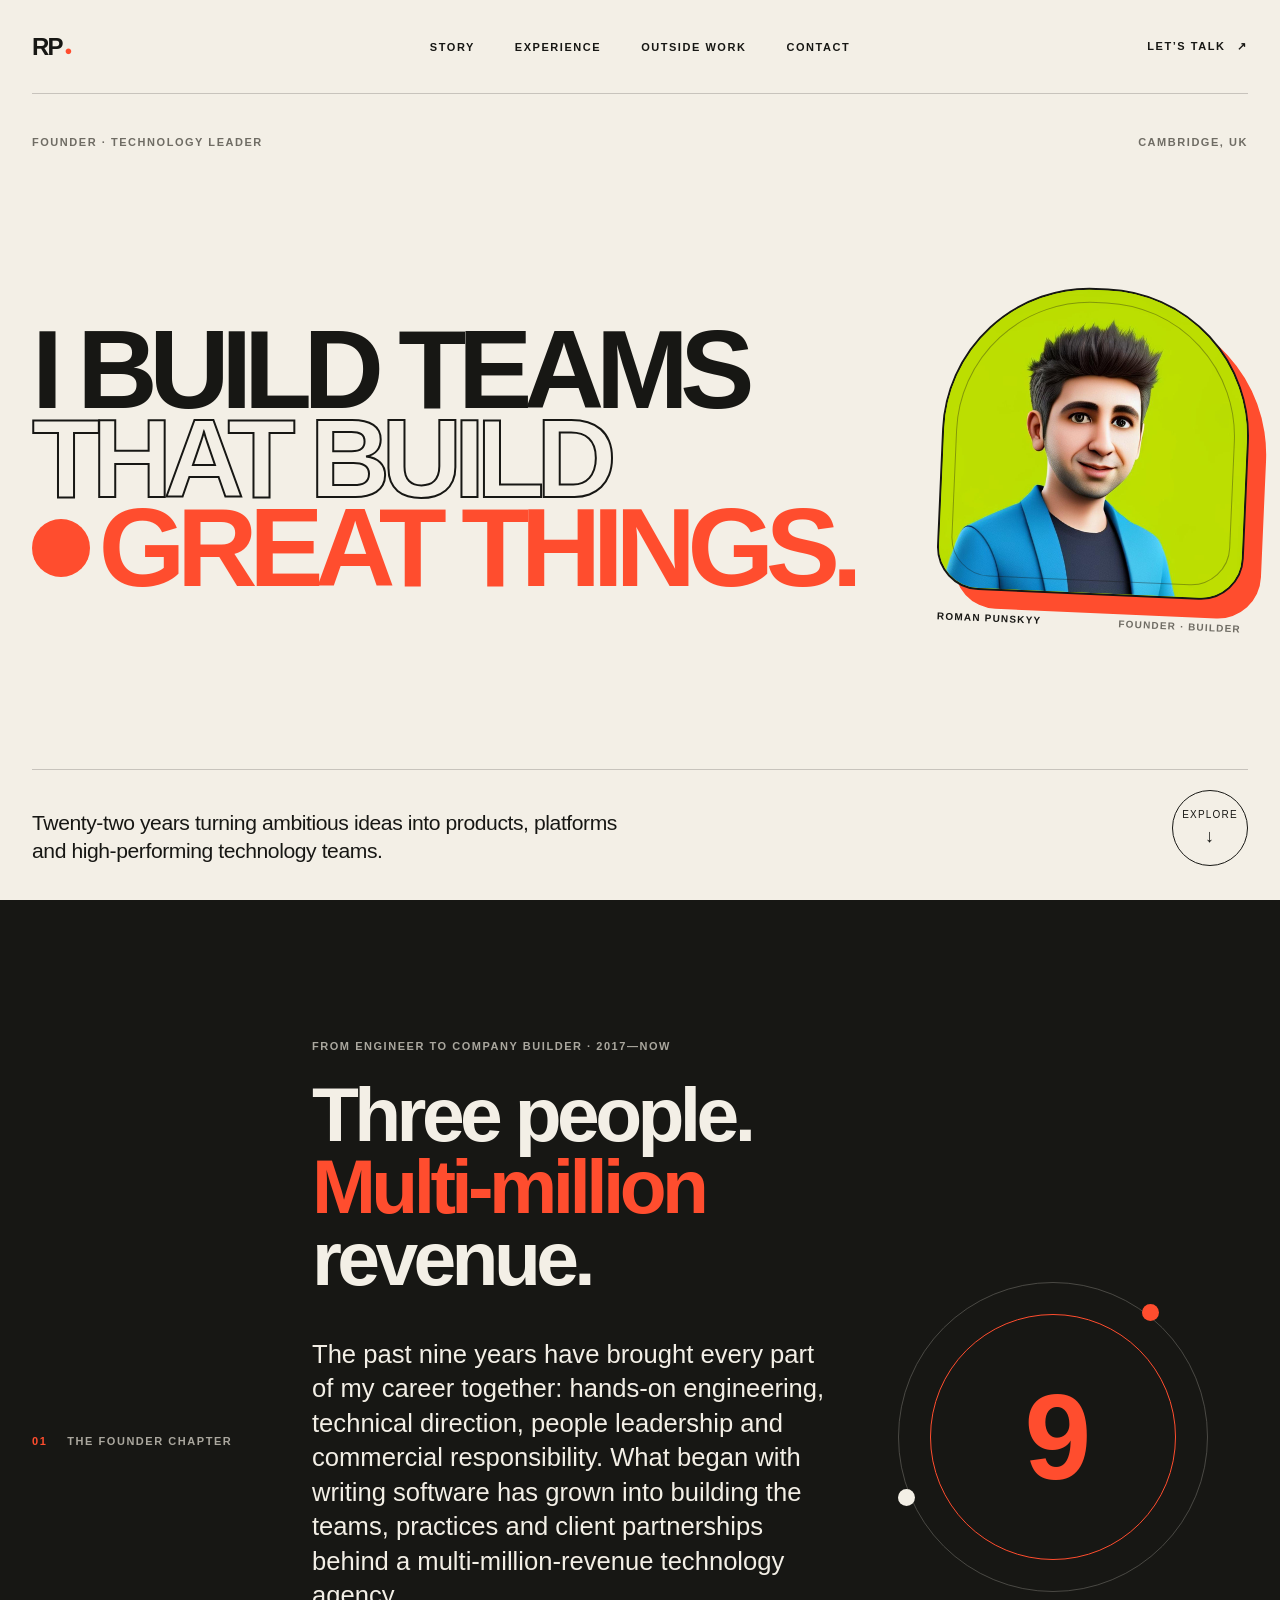
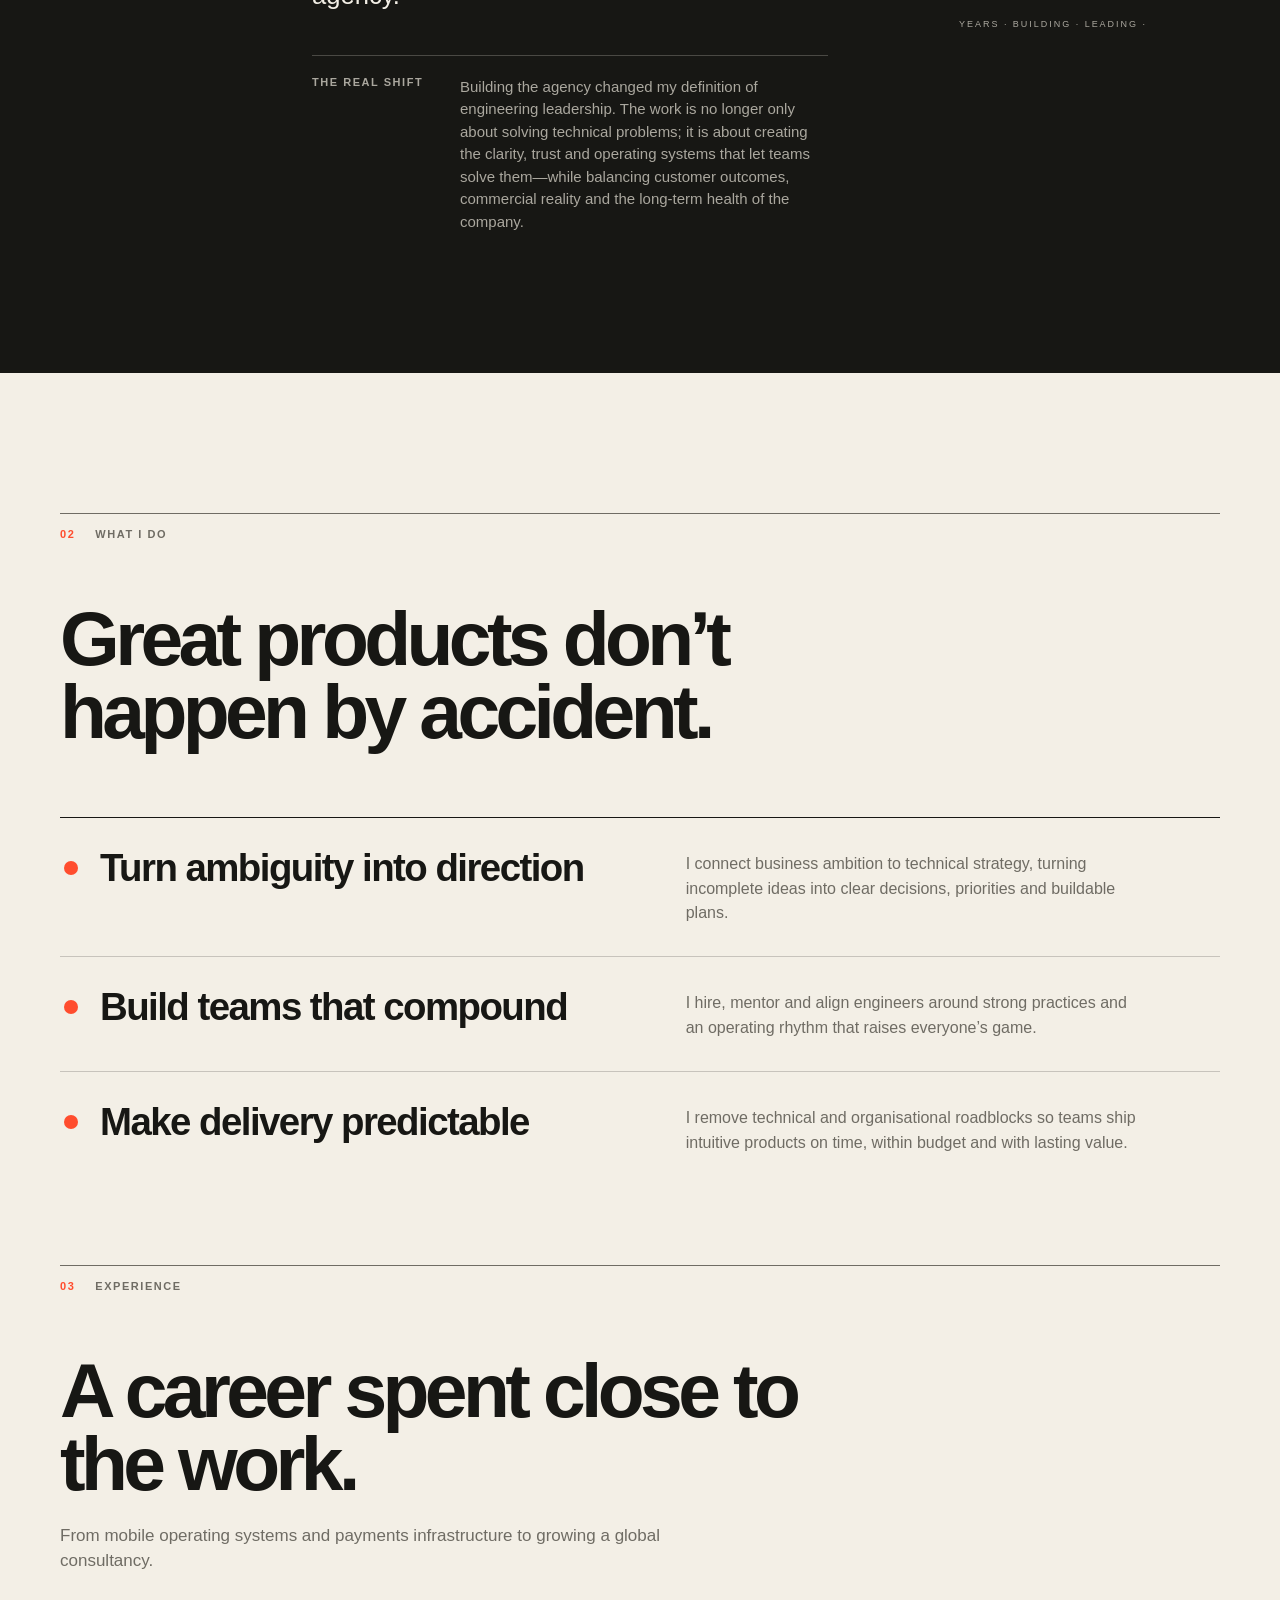
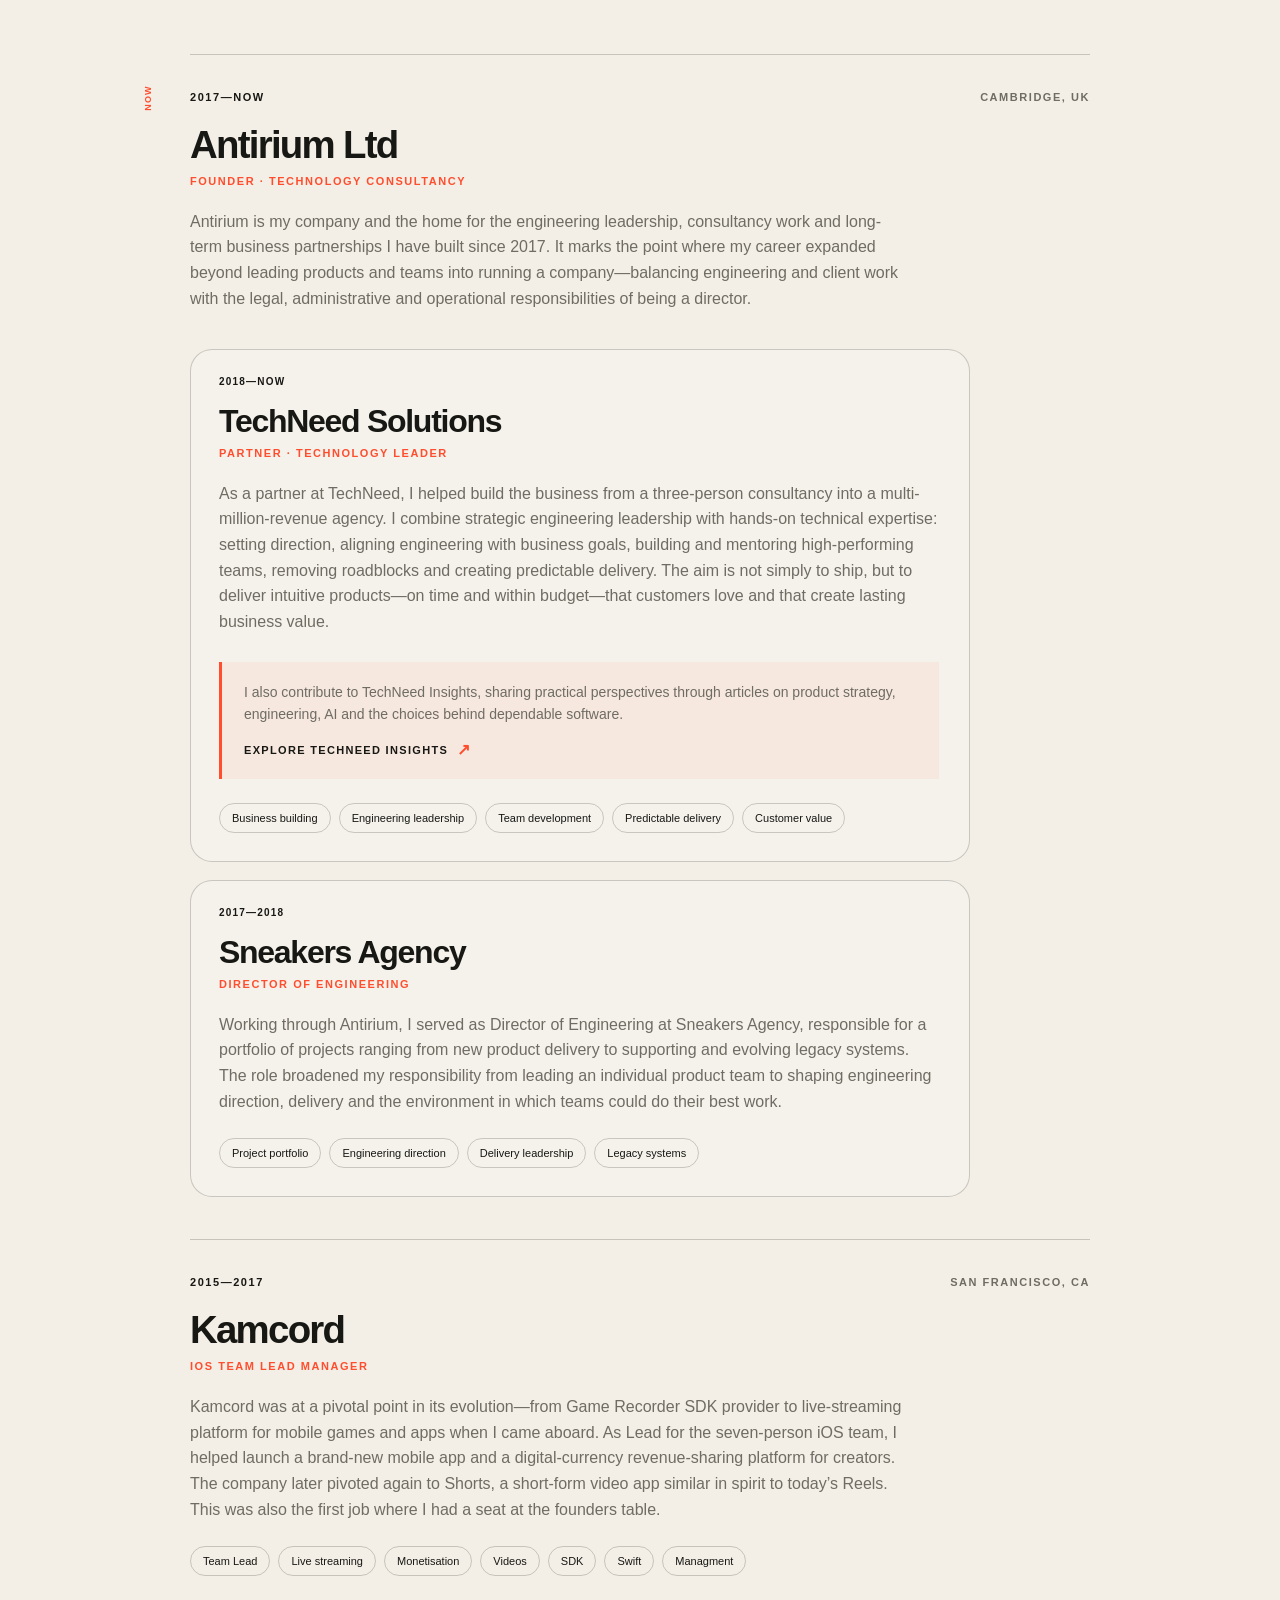
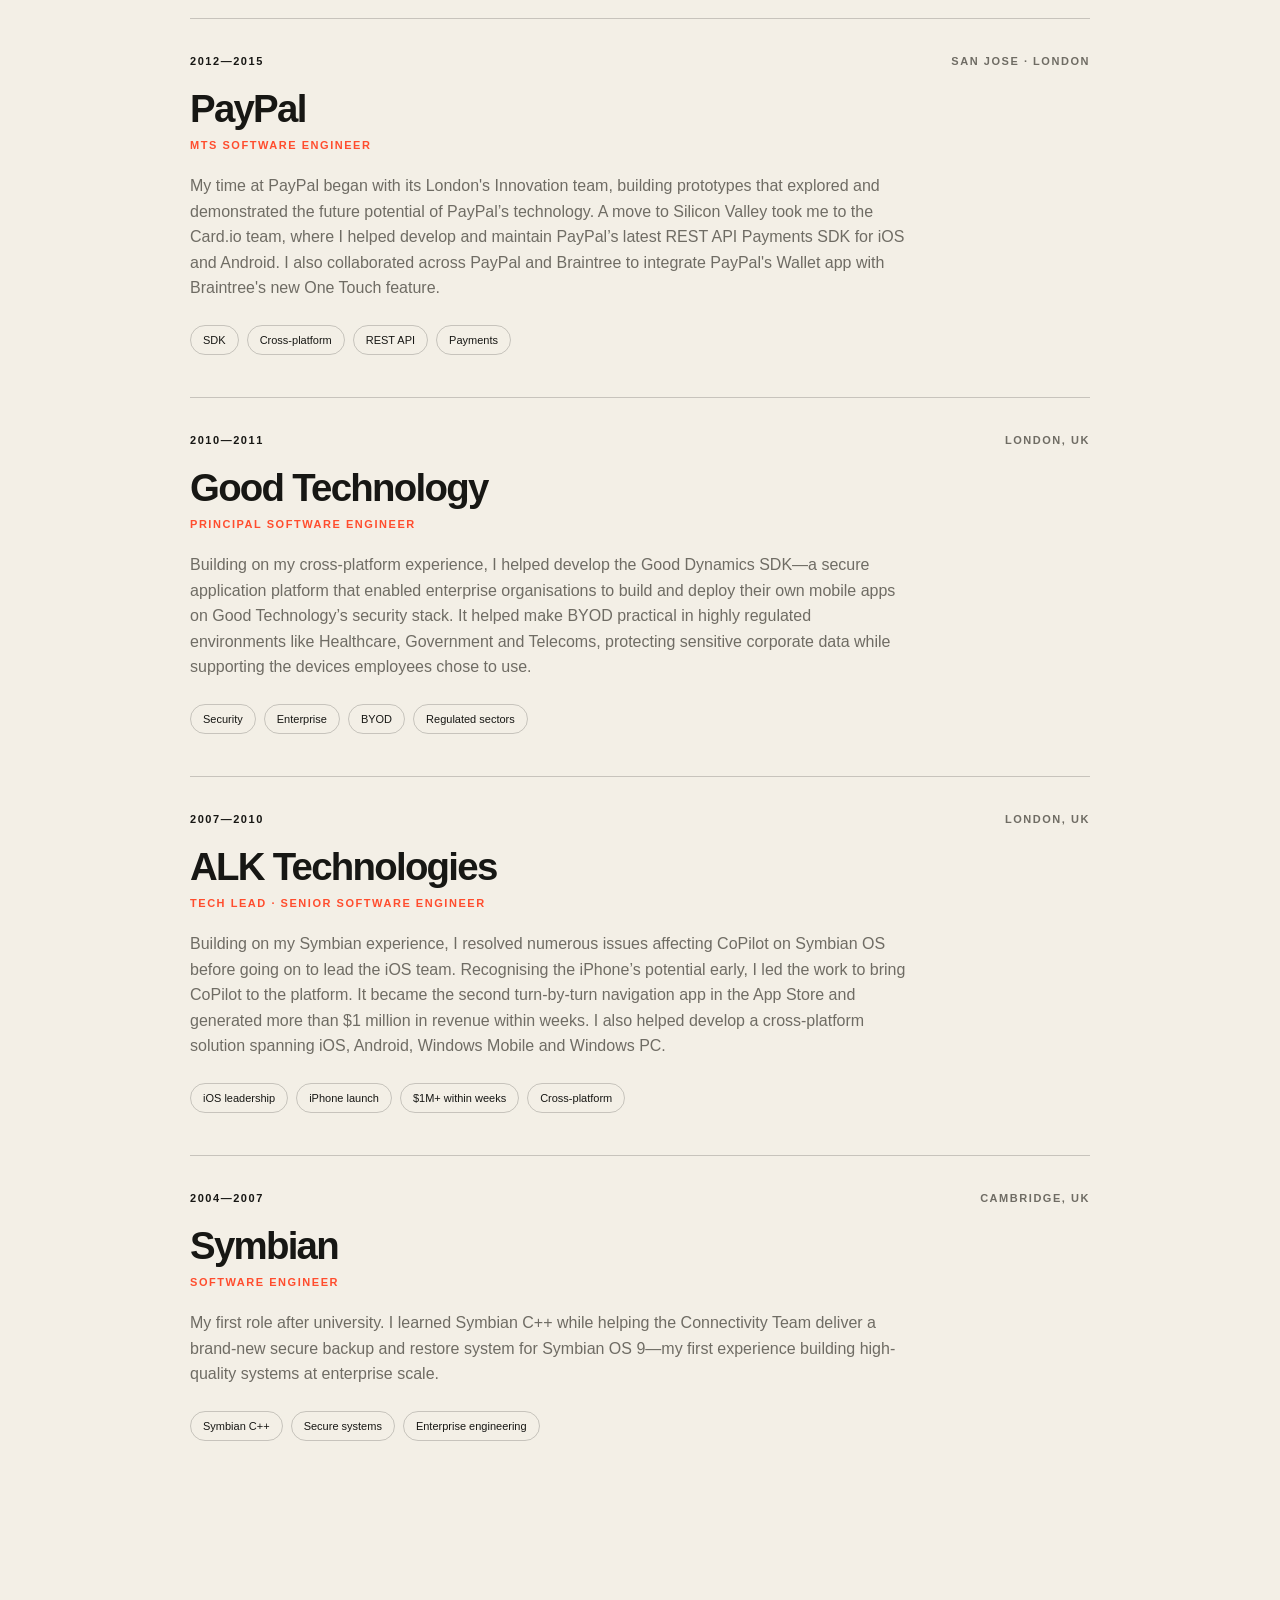
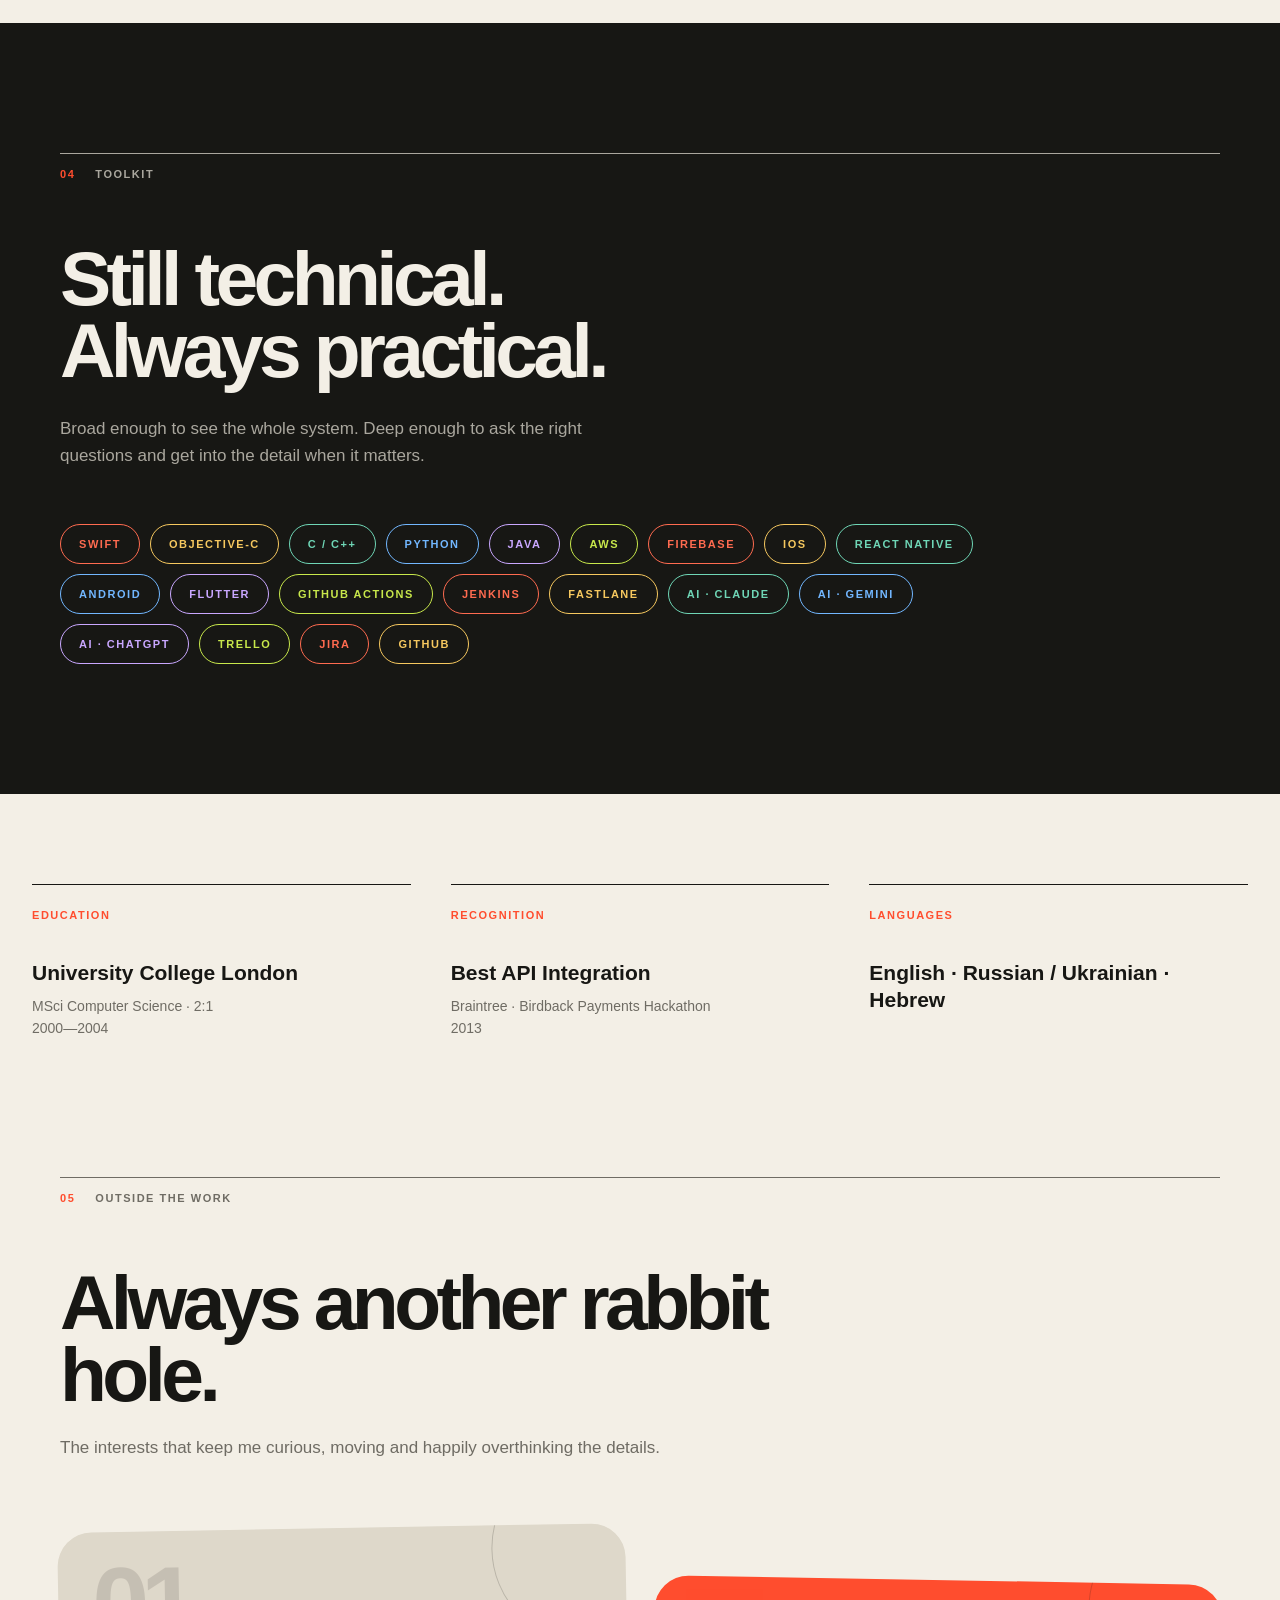
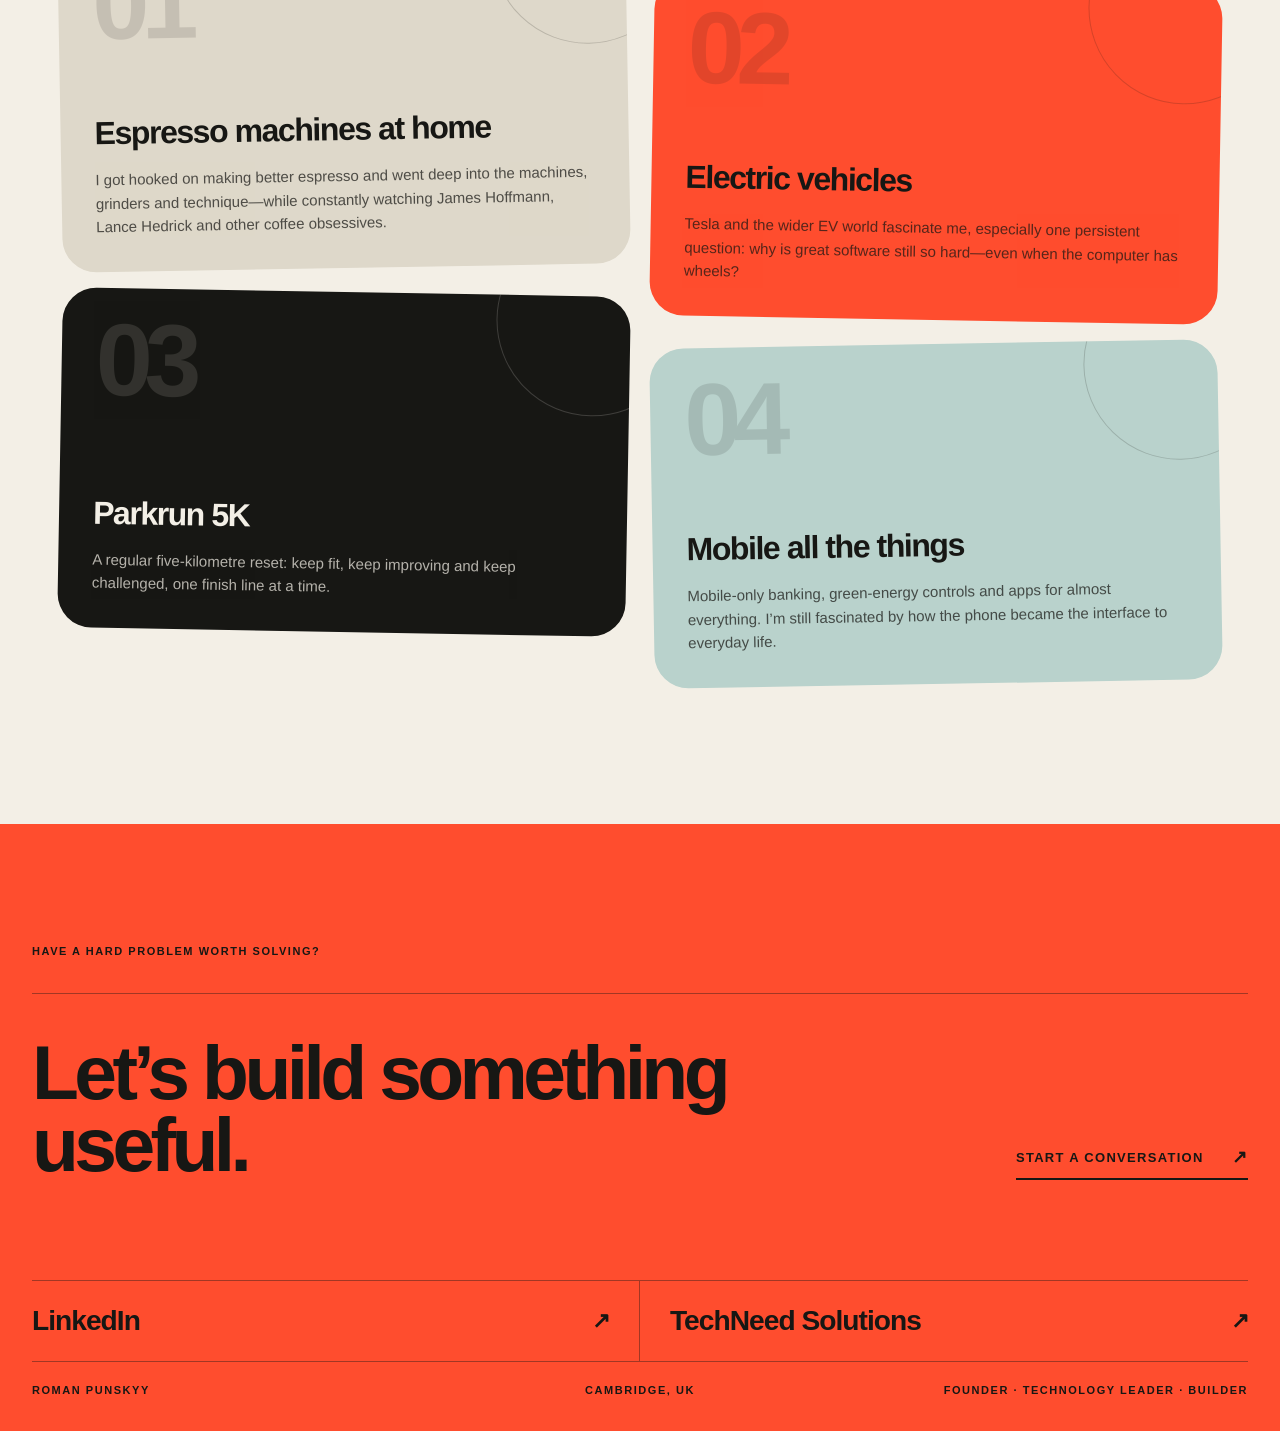
==== commit 789d8a74: "fix layout" ====
--- a/index.html
+++ b/index.html
@@ -1 +1 @@
-<!DOCTYPE html><html lang="en"><head><meta charSet="utf-8"/><meta name="viewport" content="width=device-width, initial-scale=1"/><link rel="preload" as="image" href="./assets/static/media/avatar-roman.0fljhv7qz-n_y.jpg"/><link rel="stylesheet" href="./assets/static/chunks/0kqy.m8bfqt8t.css" data-precedence="next"/><link rel="preload" as="script" fetchPriority="low" href="./assets/static/chunks/11qk_vpw_zwkf.js"/><script src="./assets/static/chunks/125l.7mq080dp.js" async=""></script><script src="./assets/static/chunks/10u3y4bw1ayzs.js" async=""></script><script src="./assets/static/chunks/turbopack-0rdji5afxehbo.js" async=""></script><script src="./assets/static/chunks/0fsi8lw5utejl.js" async=""></script><script src="./assets/static/chunks/0d3tkj33oycf2.js" async=""></script><script src="./assets/static/chunks/0yd83d~qac3xw.js" async=""></script><meta name="theme-color" content="#f3efe6"/><title>Roman Punskyy — Founder &amp; Technology Leader</title><meta name="description" content="Founder, technology leader and builder with 22 years of experience creating products, platforms and high-performing teams."/><meta property="og:title" content="Roman Punskyy — Founder &amp; Technology Leader"/><meta property="og:description" content="Twenty-two years turning ambitious ideas into products, platforms and high-performing technology teams."/><meta property="og:image" content="https://romanpunskyy.github.io/og.png"/><meta property="og:type" content="website"/><meta name="twitter:card" content="summary_large_image"/><meta name="twitter:title" content="Roman Punskyy — Founder &amp; Technology Leader"/><meta name="twitter:description" content="Founder · Technology leader · Builder"/><meta name="twitter:image" content="https://romanpunskyy.github.io/og.png"/><script src="./assets/static/chunks/03~yq9q893hmn.js" noModule=""></script></head><body><div hidden=""><!--$--><!--/$--></div><main><header class="site-header shell"><a class="wordmark" href="#top" aria-label="Roman Punskyy, home">RP<span>●</span></a><nav aria-label="Main navigation"><a href="#story">Story</a><a href="#experience">Experience</a><a href="#hobbies">Outside work</a><a href="#contact">Contact</a></nav><button class="header-cta" type="button">Let’s talk <span aria-hidden="true">↗</span></button></header><section class="hero shell" id="top"><div class="hero-kicker"><span>Founder · Technology leader</span><span>Cambridge, UK</span></div><div class="hero-main"><h1>I build teams<span class="outline">that build</span><span class="accent-line"><i aria-hidden="true"></i> great things.</span></h1><figure class="hero-portrait"><div class="portrait-frame"><img alt="Illustrated portrait of Roman Punskyy" width="1024" height="1024" decoding="async" data-nimg="1" style="color:transparent" src="./assets/static/media/avatar-roman.0fljhv7qz-n_y.jpg"/></div><figcaption><span>Roman Punskyy</span><span>Founder · Builder</span></figcaption></figure></div><div class="hero-footer"><p>Twenty-two years turning ambitious ideas into products, platforms and high-performing technology teams.</p><a class="round-link" href="#story" aria-label="Explore my story"><span>Explore</span><b aria-hidden="true">↓</b></a></div></section><section class="founder" id="story"><div class="shell founder-grid"><div class="section-label light"><span>01</span><span>The founder chapter</span></div><div class="founder-copy"><p class="eyebrow">FROM ENGINEER TO COMPANY BUILDER · 2017—NOW</p><h2>Three people.<br/><em>Multi-million</em> revenue.</h2><p class="founder-lede">The past nine years have brought every part of my career together: hands-on engineering, technical direction, people leadership and commercial responsibility. What began with writing software has grown into building the teams, practices and client partnerships behind a multi-million-revenue technology agency.</p><div class="founder-note"><span>The real shift</span><p>Building the agency changed my definition of engineering leadership. The work is no longer only about solving technical problems; it is about creating the clarity, trust and operating systems that let teams solve them—while balancing customer outcomes, commercial reality and the long-term health of the company.</p></div></div><div class="orbit" aria-hidden="true"><span class="orbit-center">9</span><span class="orbit-copy">YEARS · BUILDING · LEADING ·</span></div></div></section><section class="capabilities shell" aria-labelledby="what-i-do"><div class="section-label"><span>02</span><span>What I do</span></div><div><h2 id="what-i-do">Great products don’t happen by accident.</h2><div class="capability-list"><article><span class="capability-dot" aria-hidden="true"></span><h3>Turn ambiguity into direction</h3><p>I connect business ambition to technical strategy, turning incomplete ideas into clear decisions, priorities and buildable plans.</p></article><article><span class="capability-dot" aria-hidden="true"></span><h3>Build teams that compound</h3><p>I hire, mentor and align engineers around strong practices and an operating rhythm that raises everyone’s game.</p></article><article><span class="capability-dot" aria-hidden="true"></span><h3>Make delivery predictable</h3><p>I remove technical and organisational roadblocks so teams ship intuitive products on time, within budget and with lasting value.</p></article></div></div></section><section class="experience shell" id="experience" aria-labelledby="experience-title"><div class="section-label"><span>03</span><span>Experience</span></div><div class="experience-content"><div class="section-heading"><h2 id="experience-title">A career spent close to the work.</h2><p>From mobile operating systems and payments infrastructure to growing a global consultancy.</p></div><div class="timeline"><article class="featured"><div class="job-meta"><span>2017—NOW</span><span>Cambridge, UK</span></div><div class="job-main"><h3>Antirium Ltd</h3><p class="role">Founder · Technology Consultancy</p><p class="summary">Antirium is my company and the home for the engineering leadership, consultancy work and long-term business partnerships I have built since 2017. It marks the point where my career expanded beyond leading products and teams into building the organisations behind them.</p><div class="engagement-list" aria-label="Antirium engagements"><section class="engagement"><div class="engagement-meta"><span>2018—NOW</span></div><h4>TechNeed Solutions</h4><p class="role">Partner · Technology Leader</p><p class="summary">As a partner at TechNeed, I helped build the business from a three-person consultancy into a multi-million-revenue agency. I combine strategic engineering leadership with hands-on technical expertise: setting direction, aligning engineering with business goals, building and mentoring high-performing teams, removing roadblocks and creating predictable delivery. The aim is not simply to ship, but to deliver intuitive products—on time and within budget—that customers love and that create lasting business value.</p><div class="insights-note"><p>I also contribute to TechNeed Insights, sharing practical perspectives through articles on product strategy, engineering, AI and the choices behind dependable software.</p><a href="https://techneedsolutions.com/insights" target="_blank" rel="noreferrer">Explore TechNeed Insights <span aria-hidden="true">↗</span></a></div><ul aria-label="TechNeed Solutions focus areas"><li>Business building</li><li>Engineering leadership</li><li>Team development</li><li>Predictable delivery</li><li>Customer value</li></ul></section><section class="engagement"><div class="engagement-meta"><span>2017—2018</span></div><h4>Sneakers Agency</h4><p class="role">Director of Engineering</p><p class="summary">Working through Antirium, I served as Director of Engineering at Sneakers Agency, responsible for a portfolio of projects ranging from new product delivery to supporting and evolving legacy systems. The role broadened my responsibility from leading an individual product team to shaping engineering direction, delivery and the environment in which teams could do their best work.</p><ul aria-label="Sneakers Agency focus areas"><li>Project portfolio</li><li>Engineering direction</li><li>Delivery leadership</li><li>Legacy systems</li></ul></section></div></div></article><article class=""><div class="job-meta"><span>2015—2017</span><span>San Francisco, CA</span></div><div class="job-main"><h3>Kamcord</h3><p class="role">iOS Team Lead Manager</p><p class="summary">Kamcord was at a pivotal point in its evolution—from Game Recorder SDK provider to live-streaming platform for mobile games and apps when I came aboard. As Lead for the seven-person iOS team, I helped launch a brand-new mobile app and a digital-currency revenue-sharing platform for creators. The company later pivoted again to Shorts, a short-form video app similar in spirit to today’s Reels. This was also the first job where I had a seat at the founders table.</p><ul aria-label="Kamcord focus areas"><li>Team Lead</li><li>Live streaming</li><li>Monetisation</li><li>Videos</li><li>SDK</li><li>Swift</li><li>Managment</li></ul></div></article><article class=""><div class="job-meta"><span>2012—2015</span><span>San Jose · London</span></div><div class="job-main"><h3>PayPal</h3><p class="role">MTS Software Engineer</p><p class="summary">My time at PayPal began with its London&#x27;s Innovation team, building prototypes that explored and demonstrated the future potential of PayPal’s technology. A move to Silicon Valley took me to the Card.io team, where I helped develop and maintain PayPal’s latest REST API Payments SDK for iOS and Android. I also collaborated across PayPal and Braintree to integrate PayPal&#x27;s Wallet app with Braintree&#x27;s new One Touch feature.</p><ul aria-label="PayPal focus areas"><li>SDK</li><li>Cross-platform</li><li>REST API</li><li>Payments</li></ul></div></article><article class=""><div class="job-meta"><span>2010—2011</span><span>London, UK</span></div><div class="job-main"><h3>Good Technology</h3><p class="role">Principal Software Engineer</p><p class="summary">Building on my cross-platform experience, I helped develop the Good Dynamics SDK—a secure application platform that enabled enterprise organisations to build and deploy their own mobile apps on Good Technology’s security stack. It helped make BYOD practical in highly regulated environments like Healthcare, Government and Telecoms, protecting sensitive corporate data while supporting the devices employees chose to use.</p><ul aria-label="Good Technology focus areas"><li>Security</li><li>Enterprise</li><li>BYOD</li><li>Regulated sectors</li></ul></div></article><article class=""><div class="job-meta"><span>2007—2010</span><span>London, UK</span></div><div class="job-main"><h3>ALK Technologies</h3><p class="role">Tech Lead · Senior Software Engineer</p><p class="summary">Building on my Symbian experience, I resolved numerous issues affecting CoPilot on Symbian OS before going on to lead the iOS team. Recognising the iPhone’s potential early, I led the work to bring CoPilot to the platform. It became the second turn-by-turn navigation app in the App Store and generated more than $1 million in revenue within weeks. I also helped develop a cross-platform solution spanning iOS, Android, Windows Mobile and Windows PC.</p><ul aria-label="ALK Technologies focus areas"><li>iOS leadership</li><li>iPhone launch</li><li>$1M+ within weeks</li><li>Cross-platform</li></ul></div></article><article class=""><div class="job-meta"><span>2004—2007</span><span>Cambridge, UK</span></div><div class="job-main"><h3>Symbian</h3><p class="role">Software Engineer</p><p class="summary">My first role after university. I learned Symbian C++ while helping the Connectivity Team deliver a brand-new secure backup and restore system for Symbian OS 9—my first experience building high-quality systems at enterprise scale.</p><ul aria-label="Symbian focus areas"><li>Symbian C++</li><li>Secure systems</li><li>Enterprise engineering</li></ul></div></article></div></div></section><section class="toolkit"><div class="shell toolkit-grid"><div class="section-label light"><span>04</span><span>Toolkit</span></div><div><h2>Still technical.<br/>Always practical.</h2><p>Broad enough to see the whole system. Deep enough to ask the right questions and get into the detail when it matters.</p><ul class="stack-list" aria-label="Technical skills"><li>Swift</li><li>Objective-C</li><li>C / C++</li><li>Python</li><li>Java</li><li>AWS</li><li>Firebase</li><li>iOS</li><li>React Native</li><li>Android</li><li>Flutter</li><li>GitHub Actions</li><li>Jenkins</li><li>Fastlane</li><li>AI · Claude</li><li>AI · Gemini</li><li>AI · ChatGPT</li><li>Trello</li><li>Jira</li><li>GitHub</li></ul></div></div></section><section class="details shell"><div><span class="detail-label">Education</span><h3>University College London</h3><p>MSci Computer Science · 2:1</p><p>2000—2004</p></div><div><span class="detail-label">Recognition</span><h3>Best API Integration</h3><p>Braintree · Birdback Payments Hackathon</p><p>2013</p></div><div><span class="detail-label">Languages</span><h3>English · Russian / Ukrainian · Hebrew</h3></div></section><section class="hobbies shell" id="hobbies" aria-labelledby="hobbies-title"><div class="section-label"><span>05</span><span>Outside the work</span></div><div><div class="hobbies-heading"><h2 id="hobbies-title">Always another rabbit hole.</h2><p>The interests that keep me curious, moving and happily overthinking the details.</p></div><div class="hobbies-deck"><article class="hobby-card"><span class="hobby-number">01</span><div><h3>Espresso machines at home</h3><p>I got hooked on making better espresso and went deep into the machines, grinders and technique—while constantly watching James Hoffmann, Lance Hedrick and other coffee obsessives.</p></div></article><article class="hobby-card"><span class="hobby-number">02</span><div><h3>Electric vehicles</h3><p>Tesla and the wider EV world fascinate me, especially one persistent question: why is great software still so hard—even when the computer has wheels?</p></div></article><article class="hobby-card"><span class="hobby-number">03</span><div><h3>Parkrun 5K</h3><p>A regular five-kilometre reset: keep fit, keep improving and keep challenged, one finish line at a time.</p></div></article><article class="hobby-card"><span class="hobby-number">04</span><div><h3>Mobile all the things</h3><p>Mobile-only banking, green-energy controls and apps for almost everything. I’m still fascinated by how the phone became the interface to everyday life.</p></div></article></div></div></section><footer id="contact"><div class="shell footer-inner"><p class="eyebrow">HAVE A HARD PROBLEM WORTH SOLVING?</p><div class="footer-contact"><h2>Let’s build something useful.</h2><button class="footer-cta" type="button">Start a conversation <span aria-hidden="true">↗</span></button></div><div class="footer-links" aria-label="Professional links"><a href="https://www.linkedin.com/in/rpunskyy/" target="_blank" rel="noreferrer"><span>LinkedIn</span><b aria-hidden="true">↗</b></a><a href="https://techneedsolutions.com/" target="_blank" rel="noreferrer"><span>TechNeed Solutions</span><b aria-hidden="true">↗</b></a></div><div class="footer-bottom"><span>Roman Punskyy</span><span>Cambridge, UK</span><span>Founder · Technology Leader · Builder</span></div></div></footer></main><!--$--><!--/$--><script src="./assets/static/chunks/11qk_vpw_zwkf.js" id="_R_" async=""></script><script>(self.__next_f=self.__next_f||[]).push([0])</script><script>self.__next_f.push([1,"1:\"$Sreact.fragment\"\n2:I[39756,[\"./assets/static/chunks/0fsi8lw5utejl.js\",\"./assets/static/chunks/0d3tkj33oycf2.js\"],\"default\"]\n3:I[37457,[\"./assets/static/chunks/0fsi8lw5utejl.js\",\"./assets/static/chunks/0d3tkj33oycf2.js\"],\"default\"]\n4:I[71451,[\"./assets/static/chunks/0fsi8lw5utejl.js\",\"./assets/static/chunks/0d3tkj33oycf2.js\",\"./assets/static/chunks/0yd83d~qac3xw.js\"],\"ContactButton\"]\n5:I[5500,[\"./assets/static/chunks/0fsi8lw5utejl.js\",\"./assets/static/chunks/0d3tkj33oycf2.js\",\"./assets/static/chunks/0yd83d~qac3xw.js\"],\"Image\"]\n12:I[68027,[\"./assets/static/chunks/0fsi8lw5utejl.js\",\"./assets/static/chunks/0d3tkj33oycf2.js\"],\"default\",1]\n:HL[\"./assets/static/chunks/0kqy.m8bfqt8t.css\",\"style\"]\n"])</script><script>self.__next_f.push([1,"0:{\"P\":null,\"c\":[\"\",\"\"],\"q\":\"\",\"i\":false,\"f\":[[[\"\",{\"children\":[\"__PAGE__\",{}]},\"$undefined\",\"$undefined\",16],[[\"$\",\"$1\",\"c\",{\"children\":[[[\"$\",\"link\",\"0\",{\"rel\":\"stylesheet\",\"href\":\"./assets/static/chunks/0kqy.m8bfqt8t.css\",\"precedence\":\"next\",\"crossOrigin\":\"$undefined\",\"nonce\":\"$undefined\"}],[\"$\",\"script\",\"script-0\",{\"src\":\"./assets/static/chunks/0fsi8lw5utejl.js\",\"async\":true,\"nonce\":\"$undefined\"}],[\"$\",\"script\",\"script-1\",{\"src\":\"./assets/static/chunks/0d3tkj33oycf2.js\",\"async\":true,\"nonce\":\"$undefined\"}]],[\"$\",\"html\",null,{\"lang\":\"en\",\"children\":[\"$\",\"body\",null,{\"children\":[\"$\",\"$L2\",null,{\"parallelRouterKey\":\"children\",\"error\":\"$undefined\",\"errorStyles\":\"$undefined\",\"errorScripts\":\"$undefined\",\"template\":[\"$\",\"$L3\",null,{}],\"templateStyles\":\"$undefined\",\"templateScripts\":\"$undefined\",\"notFound\":[[[\"$\",\"title\",null,{\"children\":\"404: This page could not be found.\"}],[\"$\",\"div\",null,{\"style\":{\"fontFamily\":\"system-ui,\\\"Segoe UI\\\",Roboto,Helvetica,Arial,sans-serif,\\\"Apple Color Emoji\\\",\\\"Segoe UI Emoji\\\"\",\"height\":\"100vh\",\"textAlign\":\"center\",\"display\":\"flex\",\"flexDirection\":\"column\",\"alignItems\":\"center\",\"justifyContent\":\"center\"},\"children\":[\"$\",\"div\",null,{\"children\":[[\"$\",\"style\",null,{\"dangerouslySetInnerHTML\":{\"__html\":\"body{color:#000;background:#fff;margin:0}.next-error-h1{border-right:1px solid rgba(0,0,0,.3)}@media (prefers-color-scheme:dark){body{color:#fff;background:#000}.next-error-h1{border-right:1px solid rgba(255,255,255,.3)}}\"}}],[\"$\",\"h1\",null,{\"className\":\"next-error-h1\",\"style\":{\"display\":\"inline-block\",\"margin\":\"0 20px 0 0\",\"padding\":\"0 23px 0 0\",\"fontSize\":24,\"fontWeight\":500,\"verticalAlign\":\"top\",\"lineHeight\":\"49px\"},\"children\":404}],[\"$\",\"div\",null,{\"style\":{\"display\":\"inline-block\"},\"children\":[\"$\",\"h2\",null,{\"style\":{\"fontSize\":14,\"fontWeight\":400,\"lineHeight\":\"49px\",\"margin\":0},\"children\":\"This page could not be found.\"}]}]]}]}]],[]],\"forbidden\":\"$undefined\",\"unauthorized\":\"$undefined\"}]}]}]]}],{\"children\":[[\"$\",\"$1\",\"c\",{\"children\":[[\"$\",\"main\",null,{\"children\":[[\"$\",\"header\",null,{\"className\":\"site-header shell\",\"children\":[[\"$\",\"a\",null,{\"className\":\"wordmark\",\"href\":\"#top\",\"aria-label\":\"Roman Punskyy, home\",\"children\":[\"RP\",[\"$\",\"span\",null,{\"children\":\"●\"}]]}],[\"$\",\"nav\",null,{\"aria-label\":\"Main navigation\",\"children\":[[\"$\",\"a\",null,{\"href\":\"#story\",\"children\":\"Story\"}],[\"$\",\"a\",null,{\"href\":\"#experience\",\"children\":\"Experience\"}],[\"$\",\"a\",null,{\"href\":\"#hobbies\",\"children\":\"Outside work\"}],[\"$\",\"a\",null,{\"href\":\"#contact\",\"children\":\"Contact\"}]]}],[\"$\",\"$L4\",null,{\"className\":\"header-cta\",\"children\":[\"Let’s talk \",[\"$\",\"span\",null,{\"aria-hidden\":\"true\",\"children\":\"↗\"}]]}]]}],[\"$\",\"section\",null,{\"className\":\"hero shell\",\"id\":\"top\",\"children\":[[\"$\",\"div\",null,{\"className\":\"hero-kicker\",\"children\":[[\"$\",\"span\",null,{\"children\":\"Founder · Technology leader\"}],[\"$\",\"span\",null,{\"children\":\"Cambridge, UK\"}]]}],[\"$\",\"div\",null,{\"className\":\"hero-main\",\"children\":[[\"$\",\"h1\",null,{\"children\":[\"I build teams\",[\"$\",\"span\",null,{\"className\":\"outline\",\"children\":\"that build\"}],[\"$\",\"span\",null,{\"className\":\"accent-line\",\"children\":[[\"$\",\"i\",null,{\"aria-hidden\":\"true\"}],\" great things.\"]}]]}],[\"$\",\"figure\",null,{\"className\":\"hero-portrait\",\"children\":[[\"$\",\"div\",null,{\"className\":\"portrait-frame\",\"children\":[\"$\",\"$L5\",null,{\"src\":{\"src\":\"./assets/static/media/avatar-roman.0fljhv7qz-n_y.jpg\",\"width\":1024,\"height\":1024,\"blurWidth\":8,\"blurHeight\":8,\"blurDataURL\":\"[data-uri]\"},\"alt\":\"Illustrated portrait of Roman Punskyy\",\"priority\":true}]}],[\"$\",\"figcaption\",null,{\"children\":[[\"$\",\"span\",null,{\"children\":\"Roman Punskyy\"}],\"$L6\"]}]]}]]}],\"$L7\"]}],\"$L8\",\"$L9\",\"$La\",\"$Lb\",\"$Lc\",\"$Ld\",\"$Le\"]}],[\"$Lf\"],\"$L10\"]}],{},null,false,null]},null,false,null],\"$L11\",false]],\"m\":\"$undefined\",\"G\":[\"$12\",[\"$L13\"]],\"S\":true,\"h\":null,\"s\":\"$undefined\",\"l\":\"$undefined\",\"p\":\"$undefined\",\"d\":\"$undefined\",\"b\":\"bdD_9k9z4bINS3wQSCLiP\"}\n"])</script><script>self.__next_f.push([1,"1c:I[97367,[\"./assets/static/chunks/0fsi8lw5utejl.js\",\"./assets/static/chunks/0d3tkj33oycf2.js\"],\"OutletBoundary\"]\n1d:\"$Sreact.suspense\"\n1f:I[97367,[\"./assets/static/chunks/0fsi8lw5utejl.js\",\"./assets/static/chunks/0d3tkj33oycf2.js\"],\"ViewportBoundary\"]\n21:I[97367,[\"./assets/static/chunks/0fsi8lw5utejl.js\",\"./assets/static/chunks/0d3tkj33oycf2.js\"],\"MetadataBoundary\"]\n6:[\"$\",\"span\",null,{\"children\":\"Founder · Builder\"}]\n7:[\"$\",\"div\",null,{\"className\":\"hero-footer\",\"children\":[[\"$\",\"p\",null,{\"children\":\"Twenty-two years turning ambitious ideas into products, platforms and high-performing technology teams.\"}],[\"$\",\"a\",null,{\"className\":\"round-link\",\"href\":\"#story\",\"aria-label\":\"Explore my story\",\"children\":[[\"$\",\"span\",null,{\"children\":\"Explore\"}],[\"$\",\"b\",null,{\"aria-hidden\":\"true\",\"children\":\"↓\"}]]}]]}]\n"])</script><script>self.__next_f.push([1,"8:[\"$\",\"section\",null,{\"className\":\"founder\",\"id\":\"story\",\"children\":[\"$\",\"div\",null,{\"className\":\"shell founder-grid\",\"children\":[[\"$\",\"div\",null,{\"className\":\"section-label light\",\"children\":[[\"$\",\"span\",null,{\"children\":\"01\"}],[\"$\",\"span\",null,{\"children\":\"The founder chapter\"}]]}],[\"$\",\"div\",null,{\"className\":\"founder-copy\",\"children\":[[\"$\",\"p\",null,{\"className\":\"eyebrow\",\"children\":\"FROM ENGINEER TO COMPANY BUILDER · 2017—NOW\"}],[\"$\",\"h2\",null,{\"children\":[\"Three people.\",[\"$\",\"br\",null,{}],[\"$\",\"em\",null,{\"children\":\"Multi-million\"}],\" revenue.\"]}],[\"$\",\"p\",null,{\"className\":\"founder-lede\",\"children\":\"The past nine years have brought every part of my career together: hands-on engineering, technical direction, people leadership and commercial responsibility. What began with writing software has grown into building the teams, practices and client partnerships behind a multi-million-revenue technology agency.\"}],[\"$\",\"div\",null,{\"className\":\"founder-note\",\"children\":[[\"$\",\"span\",null,{\"children\":\"The real shift\"}],[\"$\",\"p\",null,{\"children\":\"Building the agency changed my definition of engineering leadership. The work is no longer only about solving technical problems; it is about creating the clarity, trust and operating systems that let teams solve them—while balancing customer outcomes, commercial reality and the long-term health of the company.\"}]]}]]}],[\"$\",\"div\",null,{\"className\":\"orbit\",\"aria-hidden\":\"true\",\"children\":[[\"$\",\"span\",null,{\"className\":\"orbit-center\",\"children\":\"9\"}],[\"$\",\"span\",null,{\"className\":\"orbit-copy\",\"children\":\"YEARS · BUILDING · LEADING ·\"}]]}]]}]}]\n"])</script><script>self.__next_f.push([1,"9:[\"$\",\"section\",null,{\"className\":\"capabilities shell\",\"aria-labelledby\":\"what-i-do\",\"children\":[[\"$\",\"div\",null,{\"className\":\"section-label\",\"children\":[[\"$\",\"span\",null,{\"children\":\"02\"}],[\"$\",\"span\",null,{\"children\":\"What I do\"}]]}],[\"$\",\"div\",null,{\"children\":[[\"$\",\"h2\",null,{\"id\":\"what-i-do\",\"children\":\"Great products don’t happen by accident.\"}],[\"$\",\"div\",null,{\"className\":\"capability-list\",\"children\":[[\"$\",\"article\",\"01\",{\"children\":[[\"$\",\"span\",null,{\"className\":\"capability-dot\",\"aria-hidden\":\"true\"}],[\"$\",\"h3\",null,{\"children\":\"Turn ambiguity into direction\"}],[\"$\",\"p\",null,{\"children\":\"I connect business ambition to technical strategy, turning incomplete ideas into clear decisions, priorities and buildable plans.\"}]]}],[\"$\",\"article\",\"02\",{\"children\":[[\"$\",\"span\",null,{\"className\":\"capability-dot\",\"aria-hidden\":\"true\"}],[\"$\",\"h3\",null,{\"children\":\"Build teams that compound\"}],[\"$\",\"p\",null,{\"children\":\"I hire, mentor and align engineers around strong practices and an operating rhythm that raises everyone’s game.\"}]]}],[\"$\",\"article\",\"03\",{\"children\":[[\"$\",\"span\",null,{\"className\":\"capability-dot\",\"aria-hidden\":\"true\"}],[\"$\",\"h3\",null,{\"children\":\"Make delivery predictable\"}],[\"$\",\"p\",null,{\"children\":\"I remove technical and organisational roadblocks so teams ship intuitive products on time, within budget and with lasting value.\"}]]}]]}]]}]]}]\n"])</script><script>self.__next_f.push([1,"a:[\"$\",\"section\",null,{\"className\":\"experience shell\",\"id\":\"experience\",\"aria-labelledby\":\"experience-title\",\"children\":[[\"$\",\"div\",null,{\"className\":\"section-label\",\"children\":[[\"$\",\"span\",null,{\"children\":\"03\"}],[\"$\",\"span\",null,{\"children\":\"Experience\"}]]}],[\"$\",\"div\",null,{\"className\":\"experience-content\",\"children\":[[\"$\",\"div\",null,{\"className\":\"section-heading\",\"children\":[[\"$\",\"h2\",null,{\"id\":\"experience-title\",\"children\":\"A career spent close to the work.\"}],[\"$\",\"p\",null,{\"children\":\"From mobile operating systems and payments infrastructure to growing a global consultancy.\"}]]}],[\"$\",\"div\",null,{\"className\":\"timeline\",\"children\":[[\"$\",\"article\",\"Antirium Ltd\",{\"className\":\"featured\",\"children\":[[\"$\",\"div\",null,{\"className\":\"job-meta\",\"children\":[[\"$\",\"span\",null,{\"children\":\"2017—NOW\"}],[\"$\",\"span\",null,{\"children\":\"Cambridge, UK\"}]]}],[\"$\",\"div\",null,{\"className\":\"job-main\",\"children\":[[\"$\",\"h3\",null,{\"children\":\"Antirium Ltd\"}],[\"$\",\"p\",null,{\"className\":\"role\",\"children\":\"Founder · Technology Consultancy\"}],[\"$\",\"p\",null,{\"className\":\"summary\",\"children\":\"Antirium is my company and the home for the engineering leadership, consultancy work and long-term business partnerships I have built since 2017. It marks the point where my career expanded beyond leading products and teams into building the organisations behind them.\"}],[\"$\",\"div\",null,{\"className\":\"engagement-list\",\"aria-label\":\"Antirium engagements\",\"children\":[[\"$\",\"section\",\"TechNeed Solutions\",{\"className\":\"engagement\",\"children\":[[\"$\",\"div\",null,{\"className\":\"engagement-meta\",\"children\":[\"$\",\"span\",null,{\"children\":\"2018—NOW\"}]}],[\"$\",\"h4\",null,{\"children\":\"TechNeed Solutions\"}],[\"$\",\"p\",null,{\"className\":\"role\",\"children\":\"Partner · Technology Leader\"}],[\"$\",\"p\",null,{\"className\":\"summary\",\"children\":\"As a partner at TechNeed, I helped build the business from a three-person consultancy into a multi-million-revenue agency. I combine strategic engineering leadership with hands-on technical expertise: setting direction, aligning engineering with business goals, building and mentoring high-performing teams, removing roadblocks and creating predictable delivery. The aim is not simply to ship, but to deliver intuitive products—on time and within budget—that customers love and that create lasting business value.\"}],[\"$\",\"div\",null,{\"className\":\"insights-note\",\"children\":[[\"$\",\"p\",null,{\"children\":\"I also contribute to TechNeed Insights, sharing practical perspectives through articles on product strategy, engineering, AI and the choices behind dependable software.\"}],[\"$\",\"a\",null,{\"href\":\"https://techneedsolutions.com/insights\",\"target\":\"_blank\",\"rel\":\"noreferrer\",\"children\":[\"Explore TechNeed Insights \",[\"$\",\"span\",null,{\"aria-hidden\":\"true\",\"children\":\"↗\"}]]}]]}],[\"$\",\"ul\",null,{\"aria-label\":\"TechNeed Solutions focus areas\",\"children\":[[\"$\",\"li\",\"Business building\",{\"children\":\"Business building\"}],[\"$\",\"li\",\"Engineering leadership\",{\"children\":\"Engineering leadership\"}],[\"$\",\"li\",\"Team development\",{\"children\":\"Team development\"}],[\"$\",\"li\",\"Predictable delivery\",{\"children\":\"Predictable delivery\"}],[\"$\",\"li\",\"Customer value\",{\"children\":\"Customer value\"}]]}]]}],[\"$\",\"section\",\"Sneakers Agency\",{\"className\":\"engagement\",\"children\":[[\"$\",\"div\",null,{\"className\":\"engagement-meta\",\"children\":[\"$\",\"span\",null,{\"children\":\"2017—2018\"}]}],[\"$\",\"h4\",null,{\"children\":\"Sneakers Agency\"}],[\"$\",\"p\",null,{\"className\":\"role\",\"children\":\"Director of Engineering\"}],[\"$\",\"p\",null,{\"className\":\"summary\",\"children\":\"Working through Antirium, I served as Director of Engineering at Sneakers Agency, responsible for a portfolio of projects ranging from new product delivery to supporting and evolving legacy systems. The role broadened my responsibility from leading an individual product team to shaping engineering direction, delivery and the environment in which teams could do their best work.\"}],\"$undefined\",[\"$\",\"ul\",null,{\"aria-label\":\"Sneakers Agency focus areas\",\"children\":[[\"$\",\"li\",\"Project portfolio\",{\"children\":\"Project portfolio\"}],\"$L14\",\"$L15\",\"$L16\"]}]]}]]}]]}]]}],\"$L17\",\"$L18\",\"$L19\",\"$L1a\",\"$L1b\"]}]]}]]}]\n"])</script><script>self.__next_f.push([1,"b:[\"$\",\"section\",null,{\"className\":\"toolkit\",\"children\":[\"$\",\"div\",null,{\"className\":\"shell toolkit-grid\",\"children\":[[\"$\",\"div\",null,{\"className\":\"section-label light\",\"children\":[[\"$\",\"span\",null,{\"children\":\"04\"}],[\"$\",\"span\",null,{\"children\":\"Toolkit\"}]]}],[\"$\",\"div\",null,{\"children\":[[\"$\",\"h2\",null,{\"children\":[\"Still technical.\",[\"$\",\"br\",null,{}],\"Always practical.\"]}],[\"$\",\"p\",null,{\"children\":\"Broad enough to see the whole system. Deep enough to ask the right questions and get into the detail when it matters.\"}],[\"$\",\"ul\",null,{\"className\":\"stack-list\",\"aria-label\":\"Technical skills\",\"children\":[[\"$\",\"li\",\"Swift\",{\"children\":\"Swift\"}],[\"$\",\"li\",\"Objective-C\",{\"children\":\"Objective-C\"}],[\"$\",\"li\",\"C / C++\",{\"children\":\"C / C++\"}],[\"$\",\"li\",\"Python\",{\"children\":\"Python\"}],[\"$\",\"li\",\"Java\",{\"children\":\"Java\"}],[\"$\",\"li\",\"AWS\",{\"children\":\"AWS\"}],[\"$\",\"li\",\"Firebase\",{\"children\":\"Firebase\"}],[\"$\",\"li\",\"iOS\",{\"children\":\"iOS\"}],[\"$\",\"li\",\"React Native\",{\"children\":\"React Native\"}],[\"$\",\"li\",\"Android\",{\"children\":\"Android\"}],[\"$\",\"li\",\"Flutter\",{\"children\":\"Flutter\"}],[\"$\",\"li\",\"GitHub Actions\",{\"children\":\"GitHub Actions\"}],[\"$\",\"li\",\"Jenkins\",{\"children\":\"Jenkins\"}],[\"$\",\"li\",\"Fastlane\",{\"children\":\"Fastlane\"}],[\"$\",\"li\",\"AI · Claude\",{\"children\":\"AI · Claude\"}],[\"$\",\"li\",\"AI · Gemini\",{\"children\":\"AI · Gemini\"}],[\"$\",\"li\",\"AI · ChatGPT\",{\"children\":\"AI · ChatGPT\"}],[\"$\",\"li\",\"Trello\",{\"children\":\"Trello\"}],[\"$\",\"li\",\"Jira\",{\"children\":\"Jira\"}],[\"$\",\"li\",\"GitHub\",{\"children\":\"GitHub\"}]]}]]}]]}]}]\n"])</script><script>self.__next_f.push([1,"c:[\"$\",\"section\",null,{\"className\":\"details shell\",\"children\":[[\"$\",\"div\",null,{\"children\":[[\"$\",\"span\",null,{\"className\":\"detail-label\",\"children\":\"Education\"}],[\"$\",\"h3\",null,{\"children\":\"University College London\"}],[\"$\",\"p\",null,{\"children\":\"MSci Computer Science · 2:1\"}],[\"$\",\"p\",null,{\"children\":\"2000—2004\"}]]}],[\"$\",\"div\",null,{\"children\":[[\"$\",\"span\",null,{\"className\":\"detail-label\",\"children\":\"Recognition\"}],[\"$\",\"h3\",null,{\"children\":\"Best API Integration\"}],[\"$\",\"p\",null,{\"children\":\"Braintree · Birdback Payments Hackathon\"}],[\"$\",\"p\",null,{\"children\":\"2013\"}]]}],[\"$\",\"div\",null,{\"children\":[[\"$\",\"span\",null,{\"className\":\"detail-label\",\"children\":\"Languages\"}],[\"$\",\"h3\",null,{\"children\":\"English · Russian / Ukrainian · Hebrew\"}]]}]]}]\n"])</script><script>self.__next_f.push([1,"d:[\"$\",\"section\",null,{\"className\":\"hobbies shell\",\"id\":\"hobbies\",\"aria-labelledby\":\"hobbies-title\",\"children\":[[\"$\",\"div\",null,{\"className\":\"section-label\",\"children\":[[\"$\",\"span\",null,{\"children\":\"05\"}],[\"$\",\"span\",null,{\"children\":\"Outside the work\"}]]}],[\"$\",\"div\",null,{\"children\":[[\"$\",\"div\",null,{\"className\":\"hobbies-heading\",\"children\":[[\"$\",\"h2\",null,{\"id\":\"hobbies-title\",\"children\":\"Always another rabbit hole.\"}],[\"$\",\"p\",null,{\"children\":\"The interests that keep me curious, moving and happily overthinking the details.\"}]]}],[\"$\",\"div\",null,{\"className\":\"hobbies-deck\",\"children\":[[\"$\",\"article\",\"01\",{\"className\":\"hobby-card\",\"children\":[[\"$\",\"span\",null,{\"className\":\"hobby-number\",\"children\":\"01\"}],[\"$\",\"div\",null,{\"children\":[[\"$\",\"h3\",null,{\"children\":\"Espresso machines at home\"}],[\"$\",\"p\",null,{\"children\":\"I got hooked on making better espresso and went deep into the machines, grinders and technique—while constantly watching James Hoffmann, Lance Hedrick and other coffee obsessives.\"}]]}]]}],[\"$\",\"article\",\"02\",{\"className\":\"hobby-card\",\"children\":[[\"$\",\"span\",null,{\"className\":\"hobby-number\",\"children\":\"02\"}],[\"$\",\"div\",null,{\"children\":[[\"$\",\"h3\",null,{\"children\":\"Electric vehicles\"}],[\"$\",\"p\",null,{\"children\":\"Tesla and the wider EV world fascinate me, especially one persistent question: why is great software still so hard—even when the computer has wheels?\"}]]}]]}],[\"$\",\"article\",\"03\",{\"className\":\"hobby-card\",\"children\":[[\"$\",\"span\",null,{\"className\":\"hobby-number\",\"children\":\"03\"}],[\"$\",\"div\",null,{\"children\":[[\"$\",\"h3\",null,{\"children\":\"Parkrun 5K\"}],[\"$\",\"p\",null,{\"children\":\"A regular five-kilometre reset: keep fit, keep improving and keep challenged, one finish line at a time.\"}]]}]]}],[\"$\",\"article\",\"04\",{\"className\":\"hobby-card\",\"children\":[[\"$\",\"span\",null,{\"className\":\"hobby-number\",\"children\":\"04\"}],[\"$\",\"div\",null,{\"children\":[[\"$\",\"h3\",null,{\"children\":\"Mobile all the things\"}],[\"$\",\"p\",null,{\"children\":\"Mobile-only banking, green-energy controls and apps for almost everything. I’m still fascinated by how the phone became the interface to everyday life.\"}]]}]]}]]}]]}]]}]\n"])</script><script>self.__next_f.push([1,"e:[\"$\",\"footer\",null,{\"id\":\"contact\",\"children\":[\"$\",\"div\",null,{\"className\":\"shell footer-inner\",\"children\":[[\"$\",\"p\",null,{\"className\":\"eyebrow\",\"children\":\"HAVE A HARD PROBLEM WORTH SOLVING?\"}],[\"$\",\"div\",null,{\"className\":\"footer-contact\",\"children\":[[\"$\",\"h2\",null,{\"children\":\"Let’s build something useful.\"}],[\"$\",\"$L4\",null,{\"className\":\"footer-cta\",\"children\":[\"Start a conversation \",[\"$\",\"span\",null,{\"aria-hidden\":\"true\",\"children\":\"↗\"}]]}]]}],[\"$\",\"div\",null,{\"className\":\"footer-links\",\"aria-label\":\"Professional links\",\"children\":[[\"$\",\"a\",null,{\"href\":\"https://www.linkedin.com/in/rpunskyy/\",\"target\":\"_blank\",\"rel\":\"noreferrer\",\"children\":[[\"$\",\"span\",null,{\"children\":\"LinkedIn\"}],[\"$\",\"b\",null,{\"aria-hidden\":\"true\",\"children\":\"↗\"}]]}],[\"$\",\"a\",null,{\"href\":\"https://techneedsolutions.com/\",\"target\":\"_blank\",\"rel\":\"noreferrer\",\"children\":[[\"$\",\"span\",null,{\"children\":\"TechNeed Solutions\"}],[\"$\",\"b\",null,{\"aria-hidden\":\"true\",\"children\":\"↗\"}]]}]]}],[\"$\",\"div\",null,{\"className\":\"footer-bottom\",\"children\":[[\"$\",\"span\",null,{\"children\":\"Roman Punskyy\"}],[\"$\",\"span\",null,{\"children\":\"Cambridge, UK\"}],[\"$\",\"span\",null,{\"children\":\"Founder · Technology Leader · Builder\"}]]}]]}]}]\nf:[\"$\",\"script\",\"script-0\",{\"src\":\"./assets/static/chunks/0yd83d~qac3xw.js\",\"async\":true,\"nonce\":\"$undefined\"}]\n10:[\"$\",\"$L1c\",null,{\"children\":[\"$\",\"$1d\",null,{\"name\":\"Next.MetadataOutlet\",\"children\":\"$@1e\"}]}]\n11:[\"$\",\"$1\",\"h\",{\"children\":[null,[\"$\",\"$L1f\",null,{\"children\":\"$L20\"}],[\"$\",\"div\",null,{\"hidden\":true,\"children\":[\"$\",\"$L21\",null,{\"children\":[\"$\",\"$1d\",null,{\"name\":\"Next.Metadata\",\"children\":\"$L22\"}]}]}],null]}]\n13:[\"$\",\"link\",\"0\",{\"rel\":\"stylesheet\",\"href\":\"./assets/static/chunks/0kqy.m8bfqt8t.css\",\"precedence\":\"next\",\"crossOrigin\":\"$undefined\",\"nonce\":\"$undefined\"}]\n"])</script><script>self.__next_f.push([1,"14:[\"$\",\"li\",\"Engineering direction\",{\"children\":\"Engineering direction\"}]\n15:[\"$\",\"li\",\"Delivery leadership\",{\"children\":\"Delivery leadership\"}]\n16:[\"$\",\"li\",\"Legacy systems\",{\"children\":\"Legacy systems\"}]\n17:[\"$\",\"article\",\"Kamcord\",{\"className\":\"\",\"children\":[[\"$\",\"div\",null,{\"className\":\"job-meta\",\"children\":[[\"$\",\"span\",null,{\"children\":\"2015—2017\"}],[\"$\",\"span\",null,{\"children\":\"San Francisco, CA\"}]]}],[\"$\",\"div\",null,{\"className\":\"job-main\",\"children\":[[\"$\",\"h3\",null,{\"children\":\"Kamcord\"}],[\"$\",\"p\",null,{\"className\":\"role\",\"children\":\"iOS Team Lead Manager\"}],[\"$\",\"p\",null,{\"className\":\"summary\",\"children\":\"Kamcord was at a pivotal point in its evolution—from Game Recorder SDK provider to live-streaming platform for mobile games and apps when I came aboard. As Lead for the seven-person iOS team, I helped launch a brand-new mobile app and a digital-currency revenue-sharing platform for creators. The company later pivoted again to Shorts, a short-form video app similar in spirit to today’s Reels. This was also the first job where I had a seat at the founders table.\"}],[\"$\",\"ul\",null,{\"aria-label\":\"Kamcord focus areas\",\"children\":[[\"$\",\"li\",\"Team Lead\",{\"children\":\"Team Lead\"}],[\"$\",\"li\",\"Live streaming\",{\"children\":\"Live streaming\"}],[\"$\",\"li\",\"Monetisation\",{\"children\":\"Monetisation\"}],[\"$\",\"li\",\"Videos\",{\"children\":\"Videos\"}],[\"$\",\"li\",\"SDK\",{\"children\":\"SDK\"}],[\"$\",\"li\",\"Swift\",{\"children\":\"Swift\"}],[\"$\",\"li\",\"Managment\",{\"children\":\"Managment\"}]]}]]}]]}]\n18:[\"$\",\"article\",\"PayPal\",{\"className\":\"\",\"children\":[[\"$\",\"div\",null,{\"className\":\"job-meta\",\"children\":[[\"$\",\"span\",null,{\"children\":\"2012—2015\"}],[\"$\",\"span\",null,{\"children\":\"San Jose · London\"}]]}],[\"$\",\"div\",null,{\"className\":\"job-main\",\"children\":[[\"$\",\"h3\",null,{\"children\":\"PayPal\"}],[\"$\",\"p\",null,{\"className\":\"role\",\"children\":\"MTS Software Engineer\"}],[\"$\",\"p\",null,{\"className\":\"summary\",\"children\":\"My time at PayPal began with its London's Innovation team, building prototypes that explored and demonstrated the future potential of PayPal’s technology. A move to Silicon Valley took me to the Card.io team, where I helped develop and maintain PayPal’s latest REST API Payments SDK for iOS and Android. I also collaborated across PayPal and Braintree to integrate PayPal's Wallet app with Braintree's new One Touch feature.\"}],[\"$\",\"ul\",null,{\"aria-label\":\"PayPal focus areas\",\"children\":[[\"$\",\"li\",\"SDK\",{\"children\":\"SDK\"}],[\"$\",\"li\",\"Cross-platform\",{\"children\":\"Cross-platform\"}],[\"$\",\"li\",\"REST API\",{\"children\":\"REST API\"}],[\"$\",\"li\",\"Payments\",{\"children\":\"Payments\"}]]}]]}]]}]\n19:[\"$\",\"article\",\"Good Technology\",{\"className\":\"\",\"children\":[[\"$\",\"div\",null,{\"className\":\"job-meta\",\"children\":[[\"$\",\"span\",null,{\"children\":\"2010—2011\"}],[\"$\",\"span\",null,{\"children\":\"London, UK\"}]]}],[\"$\",\"div\",null,{\"className\":\"job-main\",\"children\":[[\"$\",\"h3\",null,{\"children\":\"Good Technology\"}],[\"$\",\"p\",null,{\"className\":\"role\",\"children\":\"Principal Software Engineer\"}],[\"$\",\"p\",null,{\"className\":\"summary\",\"children\":\"Building on my cross-platform experience, I helped develop the Good Dynamics SDK—a secure application platform that enabled enterprise organisations to build and deploy their own mobile apps on Good Technology’s security stack. It helped make BYOD practical in highly regulated environments like Healthcare, Government and Telecoms, protecting sensitive corporate data while supporting the devices employees chose to use.\"}],[\"$\",\"ul\",null,{\"aria-label\":\"Good Technology focus areas\",\"children\":[[\"$\",\"li\",\"Security\",{\"children\":\"Security\"}],[\"$\",\"li\",\"Enterprise\",{\"children\":\"Enterprise\"}],[\"$\",\"li\",\"BYOD\",{\"children\":\"BYOD\"}],[\"$\",\"li\",\"Regulated sectors\",{\"children\":\"Regulated sectors\"}]]}]]}]]}]\n1a:[\"$\",\"article\",\"ALK Technologies\",{\"className\":\"\",\"children\":[[\"$\",\"div\",null,{\"className\":\"job-meta\",\"children\":[[\"$\",\"span\",null,{\"children\":\"2007—2010\"}],[\"$\",\"span\",null,{\"children\":\"London, UK\"}]]}],[\"$\",\"div\",null,{\"className\":\"job-main\",\"children\":[[\"$\",\"h3\",null,{\"children\":\"ALK Technologies\"}],[\"$\",\"p\",null,{\"className\":\"role\",\"children\":\""])</script><script>self.__next_f.push([1,"Tech Lead · Senior Software Engineer\"}],[\"$\",\"p\",null,{\"className\":\"summary\",\"children\":\"Building on my Symbian experience, I resolved numerous issues affecting CoPilot on Symbian OS before going on to lead the iOS team. Recognising the iPhone’s potential early, I led the work to bring CoPilot to the platform. It became the second turn-by-turn navigation app in the App Store and generated more than $1 million in revenue within weeks. I also helped develop a cross-platform solution spanning iOS, Android, Windows Mobile and Windows PC.\"}],[\"$\",\"ul\",null,{\"aria-label\":\"ALK Technologies focus areas\",\"children\":[[\"$\",\"li\",\"iOS leadership\",{\"children\":\"iOS leadership\"}],[\"$\",\"li\",\"iPhone launch\",{\"children\":\"iPhone launch\"}],[\"$\",\"li\",\"$$1M+ within weeks\",{\"children\":\"$$1M+ within weeks\"}],[\"$\",\"li\",\"Cross-platform\",{\"children\":\"Cross-platform\"}]]}]]}]]}]\n1b:[\"$\",\"article\",\"Symbian\",{\"className\":\"\",\"children\":[[\"$\",\"div\",null,{\"className\":\"job-meta\",\"children\":[[\"$\",\"span\",null,{\"children\":\"2004—2007\"}],[\"$\",\"span\",null,{\"children\":\"Cambridge, UK\"}]]}],[\"$\",\"div\",null,{\"className\":\"job-main\",\"children\":[[\"$\",\"h3\",null,{\"children\":\"Symbian\"}],[\"$\",\"p\",null,{\"className\":\"role\",\"children\":\"Software Engineer\"}],[\"$\",\"p\",null,{\"className\":\"summary\",\"children\":\"My first role after university. I learned Symbian C++ while helping the Connectivity Team deliver a brand-new secure backup and restore system for Symbian OS 9—my first experience building high-quality systems at enterprise scale.\"}],[\"$\",\"ul\",null,{\"aria-label\":\"Symbian focus areas\",\"children\":[[\"$\",\"li\",\"Symbian C++\",{\"children\":\"Symbian C++\"}],[\"$\",\"li\",\"Secure systems\",{\"children\":\"Secure systems\"}],[\"$\",\"li\",\"Enterprise engineering\",{\"children\":\"Enterprise engineering\"}]]}]]}]]}]\n"])</script><script>self.__next_f.push([1,"20:[[\"$\",\"meta\",\"0\",{\"charSet\":\"utf-8\"}],[\"$\",\"meta\",\"1\",{\"name\":\"viewport\",\"content\":\"width=device-width, initial-scale=1\"}],[\"$\",\"meta\",\"2\",{\"name\":\"theme-color\",\"content\":\"#f3efe6\"}]]\n"])</script><script>self.__next_f.push([1,"1e:null\n22:[[\"$\",\"title\",\"0\",{\"children\":\"Roman Punskyy — Founder \u0026 Technology Leader\"}],[\"$\",\"meta\",\"1\",{\"name\":\"description\",\"content\":\"Founder, technology leader and builder with 22 years of experience creating products, platforms and high-performing teams.\"}],[\"$\",\"meta\",\"2\",{\"property\":\"og:title\",\"content\":\"Roman Punskyy — Founder \u0026 Technology Leader\"}],[\"$\",\"meta\",\"3\",{\"property\":\"og:description\",\"content\":\"Twenty-two years turning ambitious ideas into products, platforms and high-performing technology teams.\"}],[\"$\",\"meta\",\"4\",{\"property\":\"og:image\",\"content\":\"https://romanpunskyy.github.io/og.png\"}],[\"$\",\"meta\",\"5\",{\"property\":\"og:type\",\"content\":\"website\"}],[\"$\",\"meta\",\"6\",{\"name\":\"twitter:card\",\"content\":\"summary_large_image\"}],[\"$\",\"meta\",\"7\",{\"name\":\"twitter:title\",\"content\":\"Roman Punskyy — Founder \u0026 Technology Leader\"}],[\"$\",\"meta\",\"8\",{\"name\":\"twitter:description\",\"content\":\"Founder · Technology leader · Builder\"}],[\"$\",\"meta\",\"9\",{\"name\":\"twitter:image\",\"content\":\"https://romanpunskyy.github.io/og.png\"}]]\n"])</script></body></html>+<!DOCTYPE html><html lang="en"><head><meta charSet="utf-8"/><meta name="viewport" content="width=device-width, initial-scale=1"/><link rel="preload" as="image" href="./assets/static/media/avatar-roman.0fljhv7qz-n_y.jpg"/><link rel="stylesheet" href="./assets/static/chunks/0vtxu.~kn_7~..css" data-precedence="next"/><link rel="preload" as="script" fetchPriority="low" href="./assets/static/chunks/11qk_vpw_zwkf.js"/><script src="./assets/static/chunks/125l.7mq080dp.js" async=""></script><script src="./assets/static/chunks/10u3y4bw1ayzs.js" async=""></script><script src="./assets/static/chunks/turbopack-0rdji5afxehbo.js" async=""></script><script src="./assets/static/chunks/0fsi8lw5utejl.js" async=""></script><script src="./assets/static/chunks/0d3tkj33oycf2.js" async=""></script><script src="./assets/static/chunks/0yd83d~qac3xw.js" async=""></script><meta name="theme-color" content="#f3efe6"/><title>Roman Punskyy — Founder &amp; Technology Leader</title><meta name="description" content="Founder, technology leader and builder with 22 years of experience creating products, platforms and high-performing teams."/><meta property="og:title" content="Roman Punskyy — Founder &amp; Technology Leader"/><meta property="og:description" content="Twenty-two years turning ambitious ideas into products, platforms and high-performing technology teams."/><meta property="og:image" content="https://romanpunskyy.github.io/og.png"/><meta property="og:type" content="website"/><meta name="twitter:card" content="summary_large_image"/><meta name="twitter:title" content="Roman Punskyy — Founder &amp; Technology Leader"/><meta name="twitter:description" content="Founder · Technology leader · Builder"/><meta name="twitter:image" content="https://romanpunskyy.github.io/og.png"/><script src="./assets/static/chunks/03~yq9q893hmn.js" noModule=""></script></head><body><div hidden=""><!--$--><!--/$--></div><main><header class="site-header shell"><a class="wordmark" href="#top" aria-label="Roman Punskyy, home">RP<span>●</span></a><nav aria-label="Main navigation"><a href="#story">Story</a><a href="#experience">Experience</a><a href="#hobbies">Outside work</a><a href="#contact">Contact</a></nav><button class="header-cta" type="button">Let’s talk<!-- --> <span aria-hidden="true">↗</span></button></header><section class="hero shell" id="top"><div class="hero-kicker"><span>Founder · Technology leader</span><span>Cambridge, UK</span></div><div class="hero-main"><h1>I build teams<span class="outline">that build</span><span class="accent-line"><i aria-hidden="true"></i> <!-- -->great things.</span></h1><figure class="hero-portrait"><div class="portrait-frame"><img alt="Illustrated portrait of Roman Punskyy" width="1024" height="1024" decoding="async" data-nimg="1" style="color:transparent" src="./assets/static/media/avatar-roman.0fljhv7qz-n_y.jpg"/></div><figcaption><span>Roman Punskyy</span><span>Founder · Builder</span></figcaption></figure></div><div class="hero-footer"><p>Twenty-two years turning ambitious ideas into products, platforms and high-performing technology teams.</p><a class="round-link" href="#story" aria-label="Explore my story"><span>Explore</span><b aria-hidden="true">↓</b></a></div></section><section class="founder" id="story"><div class="shell founder-grid"><div class="section-label light"><span>01</span><span>The founder chapter</span></div><div class="founder-copy"><p class="eyebrow">FROM ENGINEER TO COMPANY BUILDER · 2017—NOW</p><h2>Three people.<br/><em>Multi-million</em> <!-- -->revenue.</h2><p class="founder-lede">The past nine years have brought every part of my career together: hands-on engineering, technical direction, people leadership and commercial responsibility. What began with writing software has grown into building the teams, practices and client partnerships behind a multi-million-revenue technology agency.</p><div class="founder-note"><span>The real shift</span><p>Building the agency changed my definition of engineering leadership. The work is no longer only about solving technical problems; it is about creating the clarity, trust and operating systems that let teams solve them—while balancing customer outcomes, commercial reality and the long-term health of the company.</p></div></div><div class="orbit" aria-hidden="true"><span class="orbit-center">9</span><span class="orbit-copy">YEARS · BUILDING · LEADING ·</span></div></div></section><section class="capabilities shell" aria-labelledby="what-i-do"><div class="section-label"><span>02</span><span>What I do</span></div><div><h2 id="what-i-do">Great products don’t happen by accident.</h2><div class="capability-list"><article><div class="capability-heading"><span class="capability-dot" aria-hidden="true"></span><h3>Turn ambiguity into direction</h3></div><p>I connect business ambition to technical strategy, turning incomplete ideas into clear decisions, priorities and buildable plans.</p></article><article><div class="capability-heading"><span class="capability-dot" aria-hidden="true"></span><h3>Build teams that compound</h3></div><p>I hire, mentor and align engineers around strong practices and an operating rhythm that raises everyone’s game.</p></article><article><div class="capability-heading"><span class="capability-dot" aria-hidden="true"></span><h3>Make delivery predictable</h3></div><p>I remove technical and organisational roadblocks so teams ship intuitive products on time, within budget and with lasting value.</p></article></div></div></section><section class="experience shell" id="experience" aria-labelledby="experience-title"><div class="section-label"><span>03</span><span>Experience</span></div><div class="experience-content"><div class="section-heading"><h2 id="experience-title">A career spent close to the work.</h2><p>From mobile operating systems and payments infrastructure to growing a global consultancy.</p></div><div class="timeline"><article class="featured"><div class="job-meta"><span>2017—NOW</span><span>Cambridge, UK</span></div><div class="job-main"><h3>Antirium Ltd</h3><p class="role">Founder · Technology Consultancy</p><p class="summary">Antirium is my company and the home for the engineering leadership, consultancy work and long-term business partnerships I have built since 2017. It marks the point where my career expanded beyond leading products and teams into running a company—balancing engineering and client work with the legal, administrative and operational responsibilities of being a director.</p><div class="engagement-list" aria-label="Antirium engagements"><section class="engagement"><div class="engagement-meta"><span>2018—NOW</span></div><h4>TechNeed Solutions</h4><p class="role">Partner · Technology Leader</p><p class="summary">As a partner at TechNeed, I helped build the business from a three-person consultancy into a multi-million-revenue agency. I combine strategic engineering leadership with hands-on technical expertise: setting direction, aligning engineering with business goals, building and mentoring high-performing teams, removing roadblocks and creating predictable delivery. The aim is not simply to ship, but to deliver intuitive products—on time and within budget—that customers love and that create lasting business value.</p><div class="insights-note"><p>I also contribute to TechNeed Insights, sharing practical perspectives through articles on product strategy, engineering, AI and the choices behind dependable software.</p><a href="https://techneedsolutions.com/insights" target="_blank" rel="noreferrer">Explore TechNeed Insights<!-- --> <span aria-hidden="true">↗</span></a></div><ul aria-label="TechNeed Solutions focus areas"><li>Business building</li><li>Engineering leadership</li><li>Team development</li><li>Predictable delivery</li><li>Customer value</li></ul></section><section class="engagement"><div class="engagement-meta"><span>2017—2018</span></div><h4>Sneakers Agency</h4><p class="role">Director of Engineering</p><p class="summary">Working through Antirium, I served as Director of Engineering at Sneakers Agency, responsible for a portfolio of projects ranging from new product delivery to supporting and evolving legacy systems. The role broadened my responsibility from leading an individual product team to shaping engineering direction, delivery and the environment in which teams could do their best work.</p><ul aria-label="Sneakers Agency focus areas"><li>Project portfolio</li><li>Engineering direction</li><li>Delivery leadership</li><li>Legacy systems</li></ul></section></div></div></article><article class=""><div class="job-meta"><span>2015—2017</span><span>San Francisco, CA</span></div><div class="job-main"><h3>Kamcord</h3><p class="role">iOS Team Lead Manager</p><p class="summary">Kamcord was at a pivotal point in its evolution—from Game Recorder SDK provider to live-streaming platform for mobile games and apps when I came aboard. As Lead for the seven-person iOS team, I helped launch a brand-new mobile app and a digital-currency revenue-sharing platform for creators. The company later pivoted again to Shorts, a short-form video app similar in spirit to today’s Reels. This was also the first job where I had a seat at the founders table.</p><ul aria-label="Kamcord focus areas"><li>Team Lead</li><li>Live streaming</li><li>Monetisation</li><li>Videos</li><li>SDK</li><li>Swift</li><li>Managment</li></ul></div></article><article class=""><div class="job-meta"><span>2012—2015</span><span>San Jose · London</span></div><div class="job-main"><h3>PayPal</h3><p class="role">MTS Software Engineer</p><p class="summary">My time at PayPal began with its London&#x27;s Innovation team, building prototypes that explored and demonstrated the future potential of PayPal’s technology. A move to Silicon Valley took me to the Card.io team, where I helped develop and maintain PayPal’s latest REST API Payments SDK for iOS and Android. I also collaborated across PayPal and Braintree to integrate PayPal&#x27;s Wallet app with Braintree&#x27;s new One Touch feature.</p><ul aria-label="PayPal focus areas"><li>SDK</li><li>Cross-platform</li><li>REST API</li><li>Payments</li></ul></div></article><article class=""><div class="job-meta"><span>2010—2011</span><span>London, UK</span></div><div class="job-main"><h3>Good Technology</h3><p class="role">Principal Software Engineer</p><p class="summary">Building on my cross-platform experience, I helped develop the Good Dynamics SDK—a secure application platform that enabled enterprise organisations to build and deploy their own mobile apps on Good Technology’s security stack. It helped make BYOD practical in highly regulated environments like Healthcare, Government and Telecoms, protecting sensitive corporate data while supporting the devices employees chose to use.</p><ul aria-label="Good Technology focus areas"><li>Security</li><li>Enterprise</li><li>BYOD</li><li>Regulated sectors</li></ul></div></article><article class=""><div class="job-meta"><span>2007—2010</span><span>London, UK</span></div><div class="job-main"><h3>ALK Technologies</h3><p class="role">Tech Lead · Senior Software Engineer</p><p class="summary">Building on my Symbian experience, I resolved numerous issues affecting CoPilot on Symbian OS before going on to lead the iOS team. Recognising the iPhone’s potential early, I led the work to bring CoPilot to the platform. It became the second turn-by-turn navigation app in the App Store and generated more than $1 million in revenue within weeks. I also helped develop a cross-platform solution spanning iOS, Android, Windows Mobile and Windows PC.</p><ul aria-label="ALK Technologies focus areas"><li>iOS leadership</li><li>iPhone launch</li><li>$1M+ within weeks</li><li>Cross-platform</li></ul></div></article><article class=""><div class="job-meta"><span>2004—2007</span><span>Cambridge, UK</span></div><div class="job-main"><h3>Symbian</h3><p class="role">Software Engineer</p><p class="summary">My first role after university. I learned Symbian C++ while helping the Connectivity Team deliver a brand-new secure backup and restore system for Symbian OS 9—my first experience building high-quality systems at enterprise scale.</p><ul aria-label="Symbian focus areas"><li>Symbian C++</li><li>Secure systems</li><li>Enterprise engineering</li></ul></div></article></div></div></section><section class="toolkit"><div class="shell toolkit-grid"><div class="section-label light"><span>04</span><span>Toolkit</span></div><div><h2>Still technical.<br/>Always practical.</h2><p>Broad enough to see the whole system. Deep enough to ask the right questions and get into the detail when it matters.</p><ul class="stack-list" aria-label="Technical skills"><li>Swift</li><li>Objective-C</li><li>C / C++</li><li>Python</li><li>Java</li><li>AWS</li><li>Firebase</li><li>iOS</li><li>React Native</li><li>Android</li><li>Flutter</li><li>GitHub Actions</li><li>Jenkins</li><li>Fastlane</li><li>AI · Claude</li><li>AI · Gemini</li><li>AI · ChatGPT</li><li>Trello</li><li>Jira</li><li>GitHub</li></ul></div></div></section><section class="details shell"><div><span class="detail-label">Education</span><h3>University College London</h3><p>MSci Computer Science · 2:1</p><p>2000—2004</p></div><div><span class="detail-label">Recognition</span><h3>Best API Integration</h3><p>Braintree · Birdback Payments Hackathon</p><p>2013</p></div><div><span class="detail-label">Languages</span><h3>English · Russian / Ukrainian · Hebrew</h3></div></section><section class="hobbies shell" id="hobbies" aria-labelledby="hobbies-title"><div class="section-label"><span>05</span><span>Outside the work</span></div><div><div class="hobbies-heading"><h2 id="hobbies-title">Always another rabbit hole.</h2><p>The interests that keep me curious, moving and happily overthinking the details.</p></div><div class="hobbies-deck"><article class="hobby-card"><span class="hobby-number">01</span><div><h3>Espresso machines at home</h3><p>I got hooked on making better espresso and went deep into the machines, grinders and technique—while constantly watching James Hoffmann, Lance Hedrick and other coffee obsessives.</p></div></article><article class="hobby-card"><span class="hobby-number">02</span><div><h3>Electric vehicles</h3><p>Tesla and the wider EV world fascinate me, especially one persistent question: why is great software still so hard—even when the computer has wheels?</p></div></article><article class="hobby-card"><span class="hobby-number">03</span><div><h3>Parkrun 5K</h3><p>A regular five-kilometre reset: keep fit, keep improving and keep challenged, one finish line at a time.</p></div></article><article class="hobby-card"><span class="hobby-number">04</span><div><h3>Mobile all the things</h3><p>Mobile-only banking, green-energy controls and apps for almost everything. I’m still fascinated by how the phone became the interface to everyday life.</p></div></article></div></div></section><footer id="contact"><div class="shell footer-inner"><p class="eyebrow">HAVE A HARD PROBLEM WORTH SOLVING?</p><div class="footer-contact"><h2>Let’s build something useful.</h2><button class="footer-cta" type="button">Start a conversation<!-- --> <span aria-hidden="true">↗</span></button></div><div class="footer-links" aria-label="Professional links"><a href="https://www.linkedin.com/in/rpunskyy/" target="_blank" rel="noreferrer"><span>LinkedIn</span><b aria-hidden="true">↗</b></a><a href="https://techneedsolutions.com/" target="_blank" rel="noreferrer"><span>TechNeed Solutions</span><b aria-hidden="true">↗</b></a></div><div class="footer-bottom"><span>Roman Punskyy</span><span>Cambridge, UK</span><span>Founder · Technology Leader · Builder</span></div></div></footer></main><!--$--><!--/$--><script src="./assets/static/chunks/11qk_vpw_zwkf.js" id="_R_" async=""></script><script>(self.__next_f=self.__next_f||[]).push([0])</script><script>self.__next_f.push([1,"1:\"$Sreact.fragment\"\n2:I[39756,[\"./assets/static/chunks/0fsi8lw5utejl.js\",\"./assets/static/chunks/0d3tkj33oycf2.js\"],\"default\"]\n3:I[37457,[\"./assets/static/chunks/0fsi8lw5utejl.js\",\"./assets/static/chunks/0d3tkj33oycf2.js\"],\"default\"]\n4:I[71451,[\"./assets/static/chunks/0fsi8lw5utejl.js\",\"./assets/static/chunks/0d3tkj33oycf2.js\",\"./assets/static/chunks/0yd83d~qac3xw.js\"],\"ContactButton\"]\n5:I[5500,[\"./assets/static/chunks/0fsi8lw5utejl.js\",\"./assets/static/chunks/0d3tkj33oycf2.js\",\"./assets/static/chunks/0yd83d~qac3xw.js\"],\"Image\"]\n12:I[68027,[\"./assets/static/chunks/0fsi8lw5utejl.js\",\"./assets/static/chunks/0d3tkj33oycf2.js\"],\"default\",1]\n:HL[\"./assets/static/chunks/0vtxu.~kn_7~..css\",\"style\"]\n"])</script><script>self.__next_f.push([1,"0:{\"P\":null,\"c\":[\"\",\"\"],\"q\":\"\",\"i\":false,\"f\":[[[\"\",{\"children\":[\"__PAGE__\",{}]},\"$undefined\",\"$undefined\",16],[[\"$\",\"$1\",\"c\",{\"children\":[[[\"$\",\"link\",\"0\",{\"rel\":\"stylesheet\",\"href\":\"./assets/static/chunks/0vtxu.~kn_7~..css\",\"precedence\":\"next\",\"crossOrigin\":\"$undefined\",\"nonce\":\"$undefined\"}],[\"$\",\"script\",\"script-0\",{\"src\":\"./assets/static/chunks/0fsi8lw5utejl.js\",\"async\":true,\"nonce\":\"$undefined\"}],[\"$\",\"script\",\"script-1\",{\"src\":\"./assets/static/chunks/0d3tkj33oycf2.js\",\"async\":true,\"nonce\":\"$undefined\"}]],[\"$\",\"html\",null,{\"lang\":\"en\",\"children\":[\"$\",\"body\",null,{\"children\":[\"$\",\"$L2\",null,{\"parallelRouterKey\":\"children\",\"error\":\"$undefined\",\"errorStyles\":\"$undefined\",\"errorScripts\":\"$undefined\",\"template\":[\"$\",\"$L3\",null,{}],\"templateStyles\":\"$undefined\",\"templateScripts\":\"$undefined\",\"notFound\":[[[\"$\",\"title\",null,{\"children\":\"404: This page could not be found.\"}],[\"$\",\"div\",null,{\"style\":{\"fontFamily\":\"system-ui,\\\"Segoe UI\\\",Roboto,Helvetica,Arial,sans-serif,\\\"Apple Color Emoji\\\",\\\"Segoe UI Emoji\\\"\",\"height\":\"100vh\",\"textAlign\":\"center\",\"display\":\"flex\",\"flexDirection\":\"column\",\"alignItems\":\"center\",\"justifyContent\":\"center\"},\"children\":[\"$\",\"div\",null,{\"children\":[[\"$\",\"style\",null,{\"dangerouslySetInnerHTML\":{\"__html\":\"body{color:#000;background:#fff;margin:0}.next-error-h1{border-right:1px solid rgba(0,0,0,.3)}@media (prefers-color-scheme:dark){body{color:#fff;background:#000}.next-error-h1{border-right:1px solid rgba(255,255,255,.3)}}\"}}],[\"$\",\"h1\",null,{\"className\":\"next-error-h1\",\"style\":{\"display\":\"inline-block\",\"margin\":\"0 20px 0 0\",\"padding\":\"0 23px 0 0\",\"fontSize\":24,\"fontWeight\":500,\"verticalAlign\":\"top\",\"lineHeight\":\"49px\"},\"children\":404}],[\"$\",\"div\",null,{\"style\":{\"display\":\"inline-block\"},\"children\":[\"$\",\"h2\",null,{\"style\":{\"fontSize\":14,\"fontWeight\":400,\"lineHeight\":\"49px\",\"margin\":0},\"children\":\"This page could not be found.\"}]}]]}]}]],[]],\"forbidden\":\"$undefined\",\"unauthorized\":\"$undefined\"}]}]}]]}],{\"children\":[[\"$\",\"$1\",\"c\",{\"children\":[[\"$\",\"main\",null,{\"children\":[[\"$\",\"header\",null,{\"className\":\"site-header shell\",\"children\":[[\"$\",\"a\",null,{\"className\":\"wordmark\",\"href\":\"#top\",\"aria-label\":\"Roman Punskyy, home\",\"children\":[\"RP\",[\"$\",\"span\",null,{\"children\":\"●\"}]]}],[\"$\",\"nav\",null,{\"aria-label\":\"Main navigation\",\"children\":[[\"$\",\"a\",\"#story\",{\"href\":\"#story\",\"children\":\"Story\"}],[\"$\",\"a\",\"#experience\",{\"href\":\"#experience\",\"children\":\"Experience\"}],[\"$\",\"a\",\"#hobbies\",{\"href\":\"#hobbies\",\"children\":\"Outside work\"}],[\"$\",\"a\",\"#contact\",{\"href\":\"#contact\",\"children\":\"Contact\"}]]}],[\"$\",\"$L4\",null,{\"className\":\"header-cta\",\"children\":[\"Let’s talk\",\" \",[\"$\",\"span\",null,{\"aria-hidden\":\"true\",\"children\":\"↗\"}]]}]]}],[\"$\",\"section\",null,{\"className\":\"hero shell\",\"id\":\"top\",\"children\":[[\"$\",\"div\",null,{\"className\":\"hero-kicker\",\"children\":[[\"$\",\"span\",null,{\"children\":\"Founder · Technology leader\"}],[\"$\",\"span\",null,{\"children\":\"Cambridge, UK\"}]]}],[\"$\",\"div\",null,{\"className\":\"hero-main\",\"children\":[[\"$\",\"h1\",null,{\"children\":[\"I build teams\",[\"$\",\"span\",null,{\"className\":\"outline\",\"children\":\"that build\"}],[\"$\",\"span\",null,{\"className\":\"accent-line\",\"children\":[[\"$\",\"i\",null,{\"aria-hidden\":\"true\"}],\" \",\"great things.\"]}]]}],[\"$\",\"figure\",null,{\"className\":\"hero-portrait\",\"children\":[[\"$\",\"div\",null,{\"className\":\"portrait-frame\",\"children\":[\"$\",\"$L5\",null,{\"src\":{\"src\":\"./assets/static/media/avatar-roman.0fljhv7qz-n_y.jpg\",\"width\":1024,\"height\":1024,\"blurWidth\":8,\"blurHeight\":8,\"blurDataURL\":\"[data-uri]\"},\"alt\":\"Illustrated portrait of Roman Punskyy\",\"priority\":true}]}],\"$L6\"]}]]}],\"$L7\"]}],\"$L8\",\"$L9\",\"$La\",\"$Lb\",\"$Lc\",\"$Ld\",\"$Le\"]}],[\"$Lf\"],\"$L10\"]}],{},null,false,null]},null,false,null],\"$L11\",false]],\"m\":\"$undefined\",\"G\":[\"$12\",[\"$L13\"]],\"S\":true,\"h\":null,\"s\":\"$undefined\",\"l\":\"$undefined\",\"p\":\"$undefined\",\"d\":\"$undefined\",\"b\":\"Hcl4lGcBC1d_1ka0cXvvG\"}\n"])</script><script>self.__next_f.push([1,"1a:I[97367,[\"./assets/static/chunks/0fsi8lw5utejl.js\",\"./assets/static/chunks/0d3tkj33oycf2.js\"],\"OutletBoundary\"]\n1b:\"$Sreact.suspense\"\n1d:I[97367,[\"./assets/static/chunks/0fsi8lw5utejl.js\",\"./assets/static/chunks/0d3tkj33oycf2.js\"],\"ViewportBoundary\"]\n1f:I[97367,[\"./assets/static/chunks/0fsi8lw5utejl.js\",\"./assets/static/chunks/0d3tkj33oycf2.js\"],\"MetadataBoundary\"]\n6:[\"$\",\"figcaption\",null,{\"children\":[[\"$\",\"span\",null,{\"children\":\"Roman Punskyy\"}],[\"$\",\"span\",null,{\"children\":\"Founder · Builder\"}]]}]\n7:[\"$\",\"div\",null,{\"className\":\"hero-footer\",\"children\":[[\"$\",\"p\",null,{\"children\":\"Twenty-two years turning ambitious ideas into products, platforms and high-performing technology teams.\"}],[\"$\",\"a\",null,{\"className\":\"round-link\",\"href\":\"#story\",\"aria-label\":\"Explore my story\",\"children\":[[\"$\",\"span\",null,{\"children\":\"Explore\"}],[\"$\",\"b\",null,{\"aria-hidden\":\"true\",\"children\":\"↓\"}]]}]]}]\n"])</script><script>self.__next_f.push([1,"8:[\"$\",\"section\",null,{\"className\":\"founder\",\"id\":\"story\",\"children\":[\"$\",\"div\",null,{\"className\":\"shell founder-grid\",\"children\":[[\"$\",\"div\",null,{\"className\":\"section-label light\",\"children\":[[\"$\",\"span\",null,{\"children\":\"01\"}],[\"$\",\"span\",null,{\"children\":\"The founder chapter\"}]]}],[\"$\",\"div\",null,{\"className\":\"founder-copy\",\"children\":[[\"$\",\"p\",null,{\"className\":\"eyebrow\",\"children\":\"FROM ENGINEER TO COMPANY BUILDER · 2017—NOW\"}],[\"$\",\"h2\",null,{\"children\":[\"Three people.\",[\"$\",\"br\",null,{}],[\"$\",\"em\",null,{\"children\":\"Multi-million\"}],\" \",\"revenue.\"]}],[\"$\",\"p\",null,{\"className\":\"founder-lede\",\"children\":\"The past nine years have brought every part of my career together: hands-on engineering, technical direction, people leadership and commercial responsibility. What began with writing software has grown into building the teams, practices and client partnerships behind a multi-million-revenue technology agency.\"}],[\"$\",\"div\",null,{\"className\":\"founder-note\",\"children\":[[\"$\",\"span\",null,{\"children\":\"The real shift\"}],[\"$\",\"p\",null,{\"children\":\"Building the agency changed my definition of engineering leadership. The work is no longer only about solving technical problems; it is about creating the clarity, trust and operating systems that let teams solve them—while balancing customer outcomes, commercial reality and the long-term health of the company.\"}]]}]]}],[\"$\",\"div\",null,{\"className\":\"orbit\",\"aria-hidden\":\"true\",\"children\":[[\"$\",\"span\",null,{\"className\":\"orbit-center\",\"children\":\"9\"}],[\"$\",\"span\",null,{\"className\":\"orbit-copy\",\"children\":\"YEARS · BUILDING · LEADING ·\"}]]}]]}]}]\n"])</script><script>self.__next_f.push([1,"9:[\"$\",\"section\",null,{\"className\":\"capabilities shell\",\"aria-labelledby\":\"what-i-do\",\"children\":[[\"$\",\"div\",null,{\"className\":\"section-label\",\"children\":[[\"$\",\"span\",null,{\"children\":\"02\"}],[\"$\",\"span\",null,{\"children\":\"What I do\"}]]}],[\"$\",\"div\",null,{\"children\":[[\"$\",\"h2\",null,{\"id\":\"what-i-do\",\"children\":\"Great products don’t happen by accident.\"}],[\"$\",\"div\",null,{\"className\":\"capability-list\",\"children\":[[\"$\",\"article\",\"direction\",{\"children\":[[\"$\",\"div\",null,{\"className\":\"capability-heading\",\"children\":[[\"$\",\"span\",null,{\"className\":\"capability-dot\",\"aria-hidden\":\"true\"}],[\"$\",\"h3\",null,{\"children\":\"Turn ambiguity into direction\"}]]}],[\"$\",\"p\",null,{\"children\":\"I connect business ambition to technical strategy, turning incomplete ideas into clear decisions, priorities and buildable plans.\"}]]}],[\"$\",\"article\",\"teams\",{\"children\":[[\"$\",\"div\",null,{\"className\":\"capability-heading\",\"children\":[[\"$\",\"span\",null,{\"className\":\"capability-dot\",\"aria-hidden\":\"true\"}],[\"$\",\"h3\",null,{\"children\":\"Build teams that compound\"}]]}],[\"$\",\"p\",null,{\"children\":\"I hire, mentor and align engineers around strong practices and an operating rhythm that raises everyone’s game.\"}]]}],[\"$\",\"article\",\"delivery\",{\"children\":[[\"$\",\"div\",null,{\"className\":\"capability-heading\",\"children\":[[\"$\",\"span\",null,{\"className\":\"capability-dot\",\"aria-hidden\":\"true\"}],[\"$\",\"h3\",null,{\"children\":\"Make delivery predictable\"}]]}],[\"$\",\"p\",null,{\"children\":\"I remove technical and organisational roadblocks so teams ship intuitive products on time, within budget and with lasting value.\"}]]}]]}]]}]]}]\n"])</script><script>self.__next_f.push([1,"a:[\"$\",\"section\",null,{\"className\":\"experience shell\",\"id\":\"experience\",\"aria-labelledby\":\"experience-title\",\"children\":[[\"$\",\"div\",null,{\"className\":\"section-label\",\"children\":[[\"$\",\"span\",null,{\"children\":\"03\"}],[\"$\",\"span\",null,{\"children\":\"Experience\"}]]}],[\"$\",\"div\",null,{\"className\":\"experience-content\",\"children\":[[\"$\",\"div\",null,{\"className\":\"section-heading\",\"children\":[[\"$\",\"h2\",null,{\"id\":\"experience-title\",\"children\":\"A career spent close to the work.\"}],[\"$\",\"p\",null,{\"children\":\"From mobile operating systems and payments infrastructure to growing a global consultancy.\"}]]}],[\"$\",\"div\",null,{\"className\":\"timeline\",\"children\":[[\"$\",\"article\",\"Antirium Ltd\",{\"className\":\"featured\",\"children\":[[\"$\",\"div\",null,{\"className\":\"job-meta\",\"children\":[[\"$\",\"span\",null,{\"children\":\"2017—NOW\"}],[\"$\",\"span\",null,{\"children\":\"Cambridge, UK\"}]]}],[\"$\",\"div\",null,{\"className\":\"job-main\",\"children\":[[\"$\",\"h3\",null,{\"children\":\"Antirium Ltd\"}],[\"$\",\"p\",null,{\"className\":\"role\",\"children\":\"Founder · Technology Consultancy\"}],[\"$\",\"p\",null,{\"className\":\"summary\",\"children\":\"Antirium is my company and the home for the engineering leadership, consultancy work and long-term business partnerships I have built since 2017. It marks the point where my career expanded beyond leading products and teams into running a company—balancing engineering and client work with the legal, administrative and operational responsibilities of being a director.\"}],[\"$\",\"div\",null,{\"className\":\"engagement-list\",\"aria-label\":\"Antirium engagements\",\"children\":[[\"$\",\"section\",\"TechNeed Solutions\",{\"className\":\"engagement\",\"children\":[[\"$\",\"div\",null,{\"className\":\"engagement-meta\",\"children\":[\"$\",\"span\",null,{\"children\":\"2018—NOW\"}]}],[\"$\",\"h4\",null,{\"children\":\"TechNeed Solutions\"}],[\"$\",\"p\",null,{\"className\":\"role\",\"children\":\"Partner · Technology Leader\"}],[\"$\",\"p\",null,{\"className\":\"summary\",\"children\":\"As a partner at TechNeed, I helped build the business from a three-person consultancy into a multi-million-revenue agency. I combine strategic engineering leadership with hands-on technical expertise: setting direction, aligning engineering with business goals, building and mentoring high-performing teams, removing roadblocks and creating predictable delivery. The aim is not simply to ship, but to deliver intuitive products—on time and within budget—that customers love and that create lasting business value.\"}],[\"$\",\"div\",null,{\"className\":\"insights-note\",\"children\":[[\"$\",\"p\",null,{\"children\":\"I also contribute to TechNeed Insights, sharing practical perspectives through articles on product strategy, engineering, AI and the choices behind dependable software.\"}],[\"$\",\"a\",null,{\"href\":\"https://techneedsolutions.com/insights\",\"target\":\"_blank\",\"rel\":\"noreferrer\",\"children\":[\"Explore TechNeed Insights\",\" \",[\"$\",\"span\",null,{\"aria-hidden\":\"true\",\"children\":\"↗\"}]]}]]}],[\"$\",\"ul\",null,{\"aria-label\":\"TechNeed Solutions focus areas\",\"children\":[[\"$\",\"li\",\"Business building\",{\"children\":\"Business building\"}],[\"$\",\"li\",\"Engineering leadership\",{\"children\":\"Engineering leadership\"}],[\"$\",\"li\",\"Team development\",{\"children\":\"Team development\"}],[\"$\",\"li\",\"Predictable delivery\",{\"children\":\"Predictable delivery\"}],[\"$\",\"li\",\"Customer value\",{\"children\":\"Customer value\"}]]}]]}],[\"$\",\"section\",\"Sneakers Agency\",{\"className\":\"engagement\",\"children\":[[\"$\",\"div\",null,{\"className\":\"engagement-meta\",\"children\":[\"$\",\"span\",null,{\"children\":\"2017—2018\"}]}],[\"$\",\"h4\",null,{\"children\":\"Sneakers Agency\"}],[\"$\",\"p\",null,{\"className\":\"role\",\"children\":\"Director of Engineering\"}],[\"$\",\"p\",null,{\"className\":\"summary\",\"children\":\"Working through Antirium, I served as Director of Engineering at Sneakers Agency, responsible for a portfolio of projects ranging from new product delivery to supporting and evolving legacy systems. The role broadened my responsibility from leading an individual product team to shaping engineering direction, delivery and the environment in which teams could do their best work.\"}],\"$undefined\",\"$L14\"]}]]}]]}]]}],\"$L15\",\"$L16\",\"$L17\",\"$L18\",\"$L19\"]}]]}]]}]\n"])</script><script>self.__next_f.push([1,"b:[\"$\",\"section\",null,{\"className\":\"toolkit\",\"children\":[\"$\",\"div\",null,{\"className\":\"shell toolkit-grid\",\"children\":[[\"$\",\"div\",null,{\"className\":\"section-label light\",\"children\":[[\"$\",\"span\",null,{\"children\":\"04\"}],[\"$\",\"span\",null,{\"children\":\"Toolkit\"}]]}],[\"$\",\"div\",null,{\"children\":[[\"$\",\"h2\",null,{\"children\":[\"Still technical.\",[\"$\",\"br\",null,{}],\"Always practical.\"]}],[\"$\",\"p\",null,{\"children\":\"Broad enough to see the whole system. Deep enough to ask the right questions and get into the detail when it matters.\"}],[\"$\",\"ul\",null,{\"className\":\"stack-list\",\"aria-label\":\"Technical skills\",\"children\":[[\"$\",\"li\",\"Swift\",{\"children\":\"Swift\"}],[\"$\",\"li\",\"Objective-C\",{\"children\":\"Objective-C\"}],[\"$\",\"li\",\"C / C++\",{\"children\":\"C / C++\"}],[\"$\",\"li\",\"Python\",{\"children\":\"Python\"}],[\"$\",\"li\",\"Java\",{\"children\":\"Java\"}],[\"$\",\"li\",\"AWS\",{\"children\":\"AWS\"}],[\"$\",\"li\",\"Firebase\",{\"children\":\"Firebase\"}],[\"$\",\"li\",\"iOS\",{\"children\":\"iOS\"}],[\"$\",\"li\",\"React Native\",{\"children\":\"React Native\"}],[\"$\",\"li\",\"Android\",{\"children\":\"Android\"}],[\"$\",\"li\",\"Flutter\",{\"children\":\"Flutter\"}],[\"$\",\"li\",\"GitHub Actions\",{\"children\":\"GitHub Actions\"}],[\"$\",\"li\",\"Jenkins\",{\"children\":\"Jenkins\"}],[\"$\",\"li\",\"Fastlane\",{\"children\":\"Fastlane\"}],[\"$\",\"li\",\"AI · Claude\",{\"children\":\"AI · Claude\"}],[\"$\",\"li\",\"AI · Gemini\",{\"children\":\"AI · Gemini\"}],[\"$\",\"li\",\"AI · ChatGPT\",{\"children\":\"AI · ChatGPT\"}],[\"$\",\"li\",\"Trello\",{\"children\":\"Trello\"}],[\"$\",\"li\",\"Jira\",{\"children\":\"Jira\"}],[\"$\",\"li\",\"GitHub\",{\"children\":\"GitHub\"}]]}]]}]]}]}]\n"])</script><script>self.__next_f.push([1,"c:[\"$\",\"section\",null,{\"className\":\"details shell\",\"children\":[[\"$\",\"div\",\"Education\",{\"children\":[[\"$\",\"span\",null,{\"className\":\"detail-label\",\"children\":\"Education\"}],[\"$\",\"h3\",null,{\"children\":\"University College London\"}],[[\"$\",\"p\",\"MSci Computer Science · 2:1\",{\"children\":\"MSci Computer Science · 2:1\"}],[\"$\",\"p\",\"2000—2004\",{\"children\":\"2000—2004\"}]]]}],[\"$\",\"div\",\"Recognition\",{\"children\":[[\"$\",\"span\",null,{\"className\":\"detail-label\",\"children\":\"Recognition\"}],[\"$\",\"h3\",null,{\"children\":\"Best API Integration\"}],[[\"$\",\"p\",\"Braintree · Birdback Payments Hackathon\",{\"children\":\"Braintree · Birdback Payments Hackathon\"}],[\"$\",\"p\",\"2013\",{\"children\":\"2013\"}]]]}],[\"$\",\"div\",\"Languages\",{\"children\":[[\"$\",\"span\",null,{\"className\":\"detail-label\",\"children\":\"Languages\"}],[\"$\",\"h3\",null,{\"children\":\"English · Russian / Ukrainian · Hebrew\"}],[]]}]]}]\n"])</script><script>self.__next_f.push([1,"d:[\"$\",\"section\",null,{\"className\":\"hobbies shell\",\"id\":\"hobbies\",\"aria-labelledby\":\"hobbies-title\",\"children\":[[\"$\",\"div\",null,{\"className\":\"section-label\",\"children\":[[\"$\",\"span\",null,{\"children\":\"05\"}],[\"$\",\"span\",null,{\"children\":\"Outside the work\"}]]}],[\"$\",\"div\",null,{\"children\":[[\"$\",\"div\",null,{\"className\":\"hobbies-heading\",\"children\":[[\"$\",\"h2\",null,{\"id\":\"hobbies-title\",\"children\":\"Always another rabbit hole.\"}],[\"$\",\"p\",null,{\"children\":\"The interests that keep me curious, moving and happily overthinking the details.\"}]]}],[\"$\",\"div\",null,{\"className\":\"hobbies-deck\",\"children\":[[\"$\",\"article\",\"01\",{\"className\":\"hobby-card\",\"children\":[[\"$\",\"span\",null,{\"className\":\"hobby-number\",\"children\":\"01\"}],[\"$\",\"div\",null,{\"children\":[[\"$\",\"h3\",null,{\"children\":\"Espresso machines at home\"}],[\"$\",\"p\",null,{\"children\":\"I got hooked on making better espresso and went deep into the machines, grinders and technique—while constantly watching James Hoffmann, Lance Hedrick and other coffee obsessives.\"}]]}]]}],[\"$\",\"article\",\"02\",{\"className\":\"hobby-card\",\"children\":[[\"$\",\"span\",null,{\"className\":\"hobby-number\",\"children\":\"02\"}],[\"$\",\"div\",null,{\"children\":[[\"$\",\"h3\",null,{\"children\":\"Electric vehicles\"}],[\"$\",\"p\",null,{\"children\":\"Tesla and the wider EV world fascinate me, especially one persistent question: why is great software still so hard—even when the computer has wheels?\"}]]}]]}],[\"$\",\"article\",\"03\",{\"className\":\"hobby-card\",\"children\":[[\"$\",\"span\",null,{\"className\":\"hobby-number\",\"children\":\"03\"}],[\"$\",\"div\",null,{\"children\":[[\"$\",\"h3\",null,{\"children\":\"Parkrun 5K\"}],[\"$\",\"p\",null,{\"children\":\"A regular five-kilometre reset: keep fit, keep improving and keep challenged, one finish line at a time.\"}]]}]]}],[\"$\",\"article\",\"04\",{\"className\":\"hobby-card\",\"children\":[[\"$\",\"span\",null,{\"className\":\"hobby-number\",\"children\":\"04\"}],[\"$\",\"div\",null,{\"children\":[[\"$\",\"h3\",null,{\"children\":\"Mobile all the things\"}],[\"$\",\"p\",null,{\"children\":\"Mobile-only banking, green-energy controls and apps for almost everything. I’m still fascinated by how the phone became the interface to everyday life.\"}]]}]]}]]}]]}]]}]\n"])</script><script>self.__next_f.push([1,"e:[\"$\",\"footer\",null,{\"id\":\"contact\",\"children\":[\"$\",\"div\",null,{\"className\":\"shell footer-inner\",\"children\":[[\"$\",\"p\",null,{\"className\":\"eyebrow\",\"children\":\"HAVE A HARD PROBLEM WORTH SOLVING?\"}],[\"$\",\"div\",null,{\"className\":\"footer-contact\",\"children\":[[\"$\",\"h2\",null,{\"children\":\"Let’s build something useful.\"}],[\"$\",\"$L4\",null,{\"className\":\"footer-cta\",\"children\":[\"Start a conversation\",\" \",[\"$\",\"span\",null,{\"aria-hidden\":\"true\",\"children\":\"↗\"}]]}]]}],[\"$\",\"div\",null,{\"className\":\"footer-links\",\"aria-label\":\"Professional links\",\"children\":[[\"$\",\"a\",\"https://www.linkedin.com/in/rpunskyy/\",{\"href\":\"https://www.linkedin.com/in/rpunskyy/\",\"target\":\"_blank\",\"rel\":\"noreferrer\",\"children\":[[\"$\",\"span\",null,{\"children\":\"LinkedIn\"}],[\"$\",\"b\",null,{\"aria-hidden\":\"true\",\"children\":\"↗\"}]]}],[\"$\",\"a\",\"https://techneedsolutions.com/\",{\"href\":\"https://techneedsolutions.com/\",\"target\":\"_blank\",\"rel\":\"noreferrer\",\"children\":[[\"$\",\"span\",null,{\"children\":\"TechNeed Solutions\"}],[\"$\",\"b\",null,{\"aria-hidden\":\"true\",\"children\":\"↗\"}]]}]]}],[\"$\",\"div\",null,{\"className\":\"footer-bottom\",\"children\":[[\"$\",\"span\",null,{\"children\":\"Roman Punskyy\"}],[\"$\",\"span\",null,{\"children\":\"Cambridge, UK\"}],[\"$\",\"span\",null,{\"children\":\"Founder · Technology Leader · Builder\"}]]}]]}]}]\nf:[\"$\",\"script\",\"script-0\",{\"src\":\"./assets/static/chunks/0yd83d~qac3xw.js\",\"async\":true,\"nonce\":\"$undefined\"}]\n10:[\"$\",\"$L1a\",null,{\"children\":[\"$\",\"$1b\",null,{\"name\":\"Next.MetadataOutlet\",\"children\":\"$@1c\"}]}]\n11:[\"$\",\"$1\",\"h\",{\"children\":[null,[\"$\",\"$L1d\",null,{\"children\":\"$L1e\"}],[\"$\",\"div\",null,{\"hidden\":true,\"children\":[\"$\",\"$L1f\",null,{\"children\":[\"$\",\"$1b\",null,{\"name\":\"Next.Metadata\",\"children\":\"$L20\"}]}]}],null]}]\n13:[\"$\",\"link\",\"0\",{\"rel\":\"stylesheet\",\"href\":\"./assets/static/chunks/0vtxu.~kn_7~..css\",\"precedence\":\"next\",\"crossOrigin\":\"$undefined\",\"nonce\":\"$undefined\"}]\n"])</script><script>self.__next_f.push([1,"14:[\"$\",\"ul\",null,{\"aria-label\":\"Sneakers Agency focus areas\",\"children\":[[\"$\",\"li\",\"Project portfolio\",{\"children\":\"Project portfolio\"}],[\"$\",\"li\",\"Engineering direction\",{\"children\":\"Engineering direction\"}],[\"$\",\"li\",\"Delivery leadership\",{\"children\":\"Delivery leadership\"}],[\"$\",\"li\",\"Legacy systems\",{\"children\":\"Legacy systems\"}]]}]\n15:[\"$\",\"article\",\"Kamcord\",{\"className\":\"\",\"children\":[[\"$\",\"div\",null,{\"className\":\"job-meta\",\"children\":[[\"$\",\"span\",null,{\"children\":\"2015—2017\"}],[\"$\",\"span\",null,{\"children\":\"San Francisco, CA\"}]]}],[\"$\",\"div\",null,{\"className\":\"job-main\",\"children\":[[\"$\",\"h3\",null,{\"children\":\"Kamcord\"}],[\"$\",\"p\",null,{\"className\":\"role\",\"children\":\"iOS Team Lead Manager\"}],[\"$\",\"p\",null,{\"className\":\"summary\",\"children\":\"Kamcord was at a pivotal point in its evolution—from Game Recorder SDK provider to live-streaming platform for mobile games and apps when I came aboard. As Lead for the seven-person iOS team, I helped launch a brand-new mobile app and a digital-currency revenue-sharing platform for creators. The company later pivoted again to Shorts, a short-form video app similar in spirit to today’s Reels. This was also the first job where I had a seat at the founders table.\"}],[\"$\",\"ul\",null,{\"aria-label\":\"Kamcord focus areas\",\"children\":[[\"$\",\"li\",\"Team Lead\",{\"children\":\"Team Lead\"}],[\"$\",\"li\",\"Live streaming\",{\"children\":\"Live streaming\"}],[\"$\",\"li\",\"Monetisation\",{\"children\":\"Monetisation\"}],[\"$\",\"li\",\"Videos\",{\"children\":\"Videos\"}],[\"$\",\"li\",\"SDK\",{\"children\":\"SDK\"}],[\"$\",\"li\",\"Swift\",{\"children\":\"Swift\"}],[\"$\",\"li\",\"Managment\",{\"children\":\"Managment\"}]]}]]}]]}]\n16:[\"$\",\"article\",\"PayPal\",{\"className\":\"\",\"children\":[[\"$\",\"div\",null,{\"className\":\"job-meta\",\"children\":[[\"$\",\"span\",null,{\"children\":\"2012—2015\"}],[\"$\",\"span\",null,{\"children\":\"San Jose · London\"}]]}],[\"$\",\"div\",null,{\"className\":\"job-main\",\"children\":[[\"$\",\"h3\",null,{\"children\":\"PayPal\"}],[\"$\",\"p\",null,{\"className\":\"role\",\"children\":\"MTS Software Engineer\"}],[\"$\",\"p\",null,{\"className\":\"summary\",\"children\":\"My time at PayPal began with its London's Innovation team, building prototypes that explored and demonstrated the future potential of PayPal’s technology. A move to Silicon Valley took me to the Card.io team, where I helped develop and maintain PayPal’s latest REST API Payments SDK for iOS and Android. I also collaborated across PayPal and Braintree to integrate PayPal's Wallet app with Braintree's new One Touch feature.\"}],[\"$\",\"ul\",null,{\"aria-label\":\"PayPal focus areas\",\"children\":[[\"$\",\"li\",\"SDK\",{\"children\":\"SDK\"}],[\"$\",\"li\",\"Cross-platform\",{\"children\":\"Cross-platform\"}],[\"$\",\"li\",\"REST API\",{\"children\":\"REST API\"}],[\"$\",\"li\",\"Payments\",{\"children\":\"Payments\"}]]}]]}]]}]\n17:[\"$\",\"article\",\"Good Technology\",{\"className\":\"\",\"children\":[[\"$\",\"div\",null,{\"className\":\"job-meta\",\"children\":[[\"$\",\"span\",null,{\"children\":\"2010—2011\"}],[\"$\",\"span\",null,{\"children\":\"London, UK\"}]]}],[\"$\",\"div\",null,{\"className\":\"job-main\",\"children\":[[\"$\",\"h3\",null,{\"children\":\"Good Technology\"}],[\"$\",\"p\",null,{\"className\":\"role\",\"children\":\"Principal Software Engineer\"}],[\"$\",\"p\",null,{\"className\":\"summary\",\"children\":\"Building on my cross-platform experience, I helped develop the Good Dynamics SDK—a secure application platform that enabled enterprise organisations to build and deploy their own mobile apps on Good Technology’s security stack. It helped make BYOD practical in highly regulated environments like Healthcare, Government and Telecoms, protecting sensitive corporate data while supporting the devices employees chose to use.\"}],[\"$\",\"ul\",null,{\"aria-label\":\"Good Technology focus areas\",\"children\":[[\"$\",\"li\",\"Security\",{\"children\":\"Security\"}],[\"$\",\"li\",\"Enterprise\",{\"children\":\"Enterprise\"}],[\"$\",\"li\",\"BYOD\",{\"children\":\"BYOD\"}],[\"$\",\"li\",\"Regulated sectors\",{\"children\":\"Regulated sectors\"}]]}]]}]]}]\n18:[\"$\",\"article\",\"ALK Technologies\",{\"className\":\"\",\"children\":[[\"$\",\"div\",null,{\"className\":\"job-meta\",\"children\":[[\"$\",\"span\",null,{\"children\":\"2007—2010\"}],[\"$\",\"span\",null,{\"children\":\"London, UK\"}]]}],[\"$\",\"div\",nul"])</script><script>self.__next_f.push([1,"l,{\"className\":\"job-main\",\"children\":[[\"$\",\"h3\",null,{\"children\":\"ALK Technologies\"}],[\"$\",\"p\",null,{\"className\":\"role\",\"children\":\"Tech Lead · Senior Software Engineer\"}],[\"$\",\"p\",null,{\"className\":\"summary\",\"children\":\"Building on my Symbian experience, I resolved numerous issues affecting CoPilot on Symbian OS before going on to lead the iOS team. Recognising the iPhone’s potential early, I led the work to bring CoPilot to the platform. It became the second turn-by-turn navigation app in the App Store and generated more than $1 million in revenue within weeks. I also helped develop a cross-platform solution spanning iOS, Android, Windows Mobile and Windows PC.\"}],[\"$\",\"ul\",null,{\"aria-label\":\"ALK Technologies focus areas\",\"children\":[[\"$\",\"li\",\"iOS leadership\",{\"children\":\"iOS leadership\"}],[\"$\",\"li\",\"iPhone launch\",{\"children\":\"iPhone launch\"}],[\"$\",\"li\",\"$$1M+ within weeks\",{\"children\":\"$$1M+ within weeks\"}],[\"$\",\"li\",\"Cross-platform\",{\"children\":\"Cross-platform\"}]]}]]}]]}]\n19:[\"$\",\"article\",\"Symbian\",{\"className\":\"\",\"children\":[[\"$\",\"div\",null,{\"className\":\"job-meta\",\"children\":[[\"$\",\"span\",null,{\"children\":\"2004—2007\"}],[\"$\",\"span\",null,{\"children\":\"Cambridge, UK\"}]]}],[\"$\",\"div\",null,{\"className\":\"job-main\",\"children\":[[\"$\",\"h3\",null,{\"children\":\"Symbian\"}],[\"$\",\"p\",null,{\"className\":\"role\",\"children\":\"Software Engineer\"}],[\"$\",\"p\",null,{\"className\":\"summary\",\"children\":\"My first role after university. I learned Symbian C++ while helping the Connectivity Team deliver a brand-new secure backup and restore system for Symbian OS 9—my first experience building high-quality systems at enterprise scale.\"}],[\"$\",\"ul\",null,{\"aria-label\":\"Symbian focus areas\",\"children\":[[\"$\",\"li\",\"Symbian C++\",{\"children\":\"Symbian C++\"}],[\"$\",\"li\",\"Secure systems\",{\"children\":\"Secure systems\"}],[\"$\",\"li\",\"Enterprise engineering\",{\"children\":\"Enterprise engineering\"}]]}]]}]]}]\n"])</script><script>self.__next_f.push([1,"1e:[[\"$\",\"meta\",\"0\",{\"charSet\":\"utf-8\"}],[\"$\",\"meta\",\"1\",{\"name\":\"viewport\",\"content\":\"width=device-width, initial-scale=1\"}],[\"$\",\"meta\",\"2\",{\"name\":\"theme-color\",\"content\":\"#f3efe6\"}]]\n"])</script><script>self.__next_f.push([1,"1c:null\n20:[[\"$\",\"title\",\"0\",{\"children\":\"Roman Punskyy — Founder \u0026 Technology Leader\"}],[\"$\",\"meta\",\"1\",{\"name\":\"description\",\"content\":\"Founder, technology leader and builder with 22 years of experience creating products, platforms and high-performing teams.\"}],[\"$\",\"meta\",\"2\",{\"property\":\"og:title\",\"content\":\"Roman Punskyy — Founder \u0026 Technology Leader\"}],[\"$\",\"meta\",\"3\",{\"property\":\"og:description\",\"content\":\"Twenty-two years turning ambitious ideas into products, platforms and high-performing technology teams.\"}],[\"$\",\"meta\",\"4\",{\"property\":\"og:image\",\"content\":\"https://romanpunskyy.github.io/og.png\"}],[\"$\",\"meta\",\"5\",{\"property\":\"og:type\",\"content\":\"website\"}],[\"$\",\"meta\",\"6\",{\"name\":\"twitter:card\",\"content\":\"summary_large_image\"}],[\"$\",\"meta\",\"7\",{\"name\":\"twitter:title\",\"content\":\"Roman Punskyy — Founder \u0026 Technology Leader\"}],[\"$\",\"meta\",\"8\",{\"name\":\"twitter:description\",\"content\":\"Founder · Technology leader · Builder\"}],[\"$\",\"meta\",\"9\",{\"name\":\"twitter:image\",\"content\":\"https://romanpunskyy.github.io/og.png\"}]]\n"])</script></body></html>
--- a/assets/static/chunks/0vtxu.~kn_7~..css
+++ b/assets/static/chunks/0vtxu.~kn_7~..css
@@ -0,0 +1 @@
+:root{--paper:#f3efe6;--ink:#171714;--muted:#6f6c64;--coral:#ff4d2e;--line:#17171433;--shell:min(1480px, calc(100vw - 64px))}*{box-sizing:border-box}html{scroll-behavior:smooth}body{background:var(--paper);color:var(--ink);-webkit-font-smoothing:antialiased;margin:0;font-family:Arial,Helvetica,sans-serif}a{color:inherit;text-decoration:none}.shell{width:var(--shell);margin-inline:auto}.eyebrow,.section-label,.hero-kicker,nav,.header-cta,.job-meta,.role,.detail-label,.footer-bottom,.stack-list,.founder-note>span{letter-spacing:.14em;text-transform:uppercase;font-size:11px;font-weight:700}.site-header{border-bottom:1px solid var(--line);grid-template-columns:1fr auto 1fr;align-items:center;height:94px;display:grid}.wordmark{letter-spacing:-.08em;width:max-content;font-size:24px;font-weight:900}.wordmark span{color:var(--coral);margin-left:3px;font-size:13px}nav{gap:40px;display:flex}nav a,.header-cta{transition:color .2s}nav a:hover,.header-cta:hover{color:var(--coral)}.header-cta{justify-self:end;gap:12px;display:flex}button.header-cta,.footer-cta{appearance:none;color:inherit;cursor:pointer;background:0 0;border:0;padding:0;font-family:inherit}.hero{flex-direction:column;min-height:calc(100vh - 94px);padding:42px 0 34px;display:flex}.hero-kicker{color:var(--muted);justify-content:space-between;display:flex}.hero-main{flex:1;grid-template-columns:minmax(0,1fr) clamp(220px,24vw,360px);align-items:center;gap:clamp(28px,4vw,70px);padding:35px 0;display:grid}.hero h1{z-index:1;letter-spacing:-.075em;text-transform:uppercase;margin:0;font-size:clamp(68px,8.7vw,134px);font-weight:900;line-height:.8;position:relative}.hero h1>span{display:block}.hero .outline{color:#0000;-webkit-text-stroke:2px var(--ink)}.accent-line{color:var(--coral);align-items:center;gap:.08em;display:flex!important}.accent-line i{background:var(--coral);border-radius:50%;flex:none;width:.52em;height:.52em}.hero-portrait{width:100%;margin:0;position:relative;rotate:2.5deg}.portrait-frame{aspect-ratio:1;border:2px solid var(--ink);box-shadow:18px 18px 0 var(--coral);background:#b7e500;border-radius:48% 48% 14% 14%;position:relative;overflow:hidden}.portrait-frame:after{content:"";border-radius:inherit;pointer-events:none;border:1px solid #17171459;position:absolute;inset:12px}.portrait-frame img{object-fit:cover;width:100%;height:100%;display:block}.hero-portrait figcaption{letter-spacing:.12em;text-transform:uppercase;justify-content:space-between;gap:15px;margin-top:22px;padding-left:3px;font-size:10px;font-weight:800;display:flex}.hero-portrait figcaption span:last-child{color:var(--muted);text-align:right}.hero-footer{border-top:1px solid var(--line);justify-content:space-between;align-items:flex-end;padding-top:20px;display:flex}.hero-footer p{letter-spacing:-.02em;width:min(620px,68%);margin:0;font-size:clamp(20px,1.65vw,25px);line-height:1.35}.round-link{border:1px solid var(--ink);text-align:center;text-transform:uppercase;letter-spacing:.12em;border-radius:50%;place-content:center;gap:6px;width:76px;height:76px;font-size:10px;transition:background .25s,color .25s;display:grid}.round-link:hover{background:var(--ink);color:var(--paper)}.round-link b{font-size:18px}.founder,.toolkit{background:var(--ink);color:var(--paper)}.founder{padding:140px 0;overflow:hidden}.founder-grid{gap:70px;display:grid}.section-label{color:var(--muted);gap:20px;padding-top:8px;display:flex}.section-label span:first-child{color:var(--coral)}.section-label.light{color:#aaa79e}.founder-grid{grid-template-columns:210px minmax(400px,1fr) 350px;align-items:center}.founder-copy .eyebrow{color:#aaa79e;margin:0 0 26px}.founder h2,.toolkit h2,.capabilities h2,.section-heading h2{letter-spacing:-.06em;margin:0;font-size:clamp(48px,6vw,94px);line-height:.94}.founder h2 em{color:var(--coral);font-style:normal}.founder-lede{max-width:630px;margin:42px 0;font-size:clamp(20px,2vw,28px);line-height:1.35}.founder-note{color:#aaa79e;border-top:1px solid #4a4944;grid-template-columns:120px 1fr;gap:28px;padding-top:20px;display:grid}.founder-note p{max-width:500px;margin:0;font-size:15px;line-height:1.5}.orbit{border:1px solid #4a4944;border-radius:50%;place-items:center;width:310px;height:310px;display:grid;position:relative}.orbit:before,.orbit:after{content:"";border-radius:50%;position:absolute}.orbit:before{border:1px solid var(--coral);inset:31px}.orbit:after{background:var(--coral);width:17px;height:17px;box-shadow:-244px 185px 0 var(--paper);top:21px;right:48px}.orbit-center{color:var(--coral);letter-spacing:-.08em;font-size:120px;font-weight:900;line-height:1}.orbit-copy{letter-spacing:.22em;color:#aaa79e;font-size:9px;position:absolute;bottom:-38px}.capabilities,.experience{padding:140px 0;display:block}.capabilities{padding-bottom:80px}.experience{padding-top:0}.capabilities>.section-label,.experience>.section-label,.hobbies>.section-label,.toolkit-grid>.section-label{border-top:1px solid;width:min(1160px,100%);margin:0 auto 62px;padding-top:14px}.capabilities>div:last-child,.hobbies>div:last-child,.toolkit-grid>div:last-child{width:min(1160px,100%);margin-inline:auto}.capabilities h2,.section-heading h2{max-width:850px}.capability-list{border-top:1px solid var(--ink);margin-top:70px}.capability-list article{border-bottom:1px solid var(--line);grid-template-columns:minmax(0,1fr) minmax(320px,.9fr);align-items:start;gap:clamp(18px,2.5vw,36px);padding:30px 0;display:grid}.capability-list article:last-child{border-bottom:0}.capability-heading{grid-template-columns:22px minmax(0,1fr);align-items:center;gap:18px;display:grid}.capability-list .capability-dot{background:var(--coral);border-radius:50%;justify-self:center;width:14px;height:14px}.capability-list h3{letter-spacing:-.04em;margin:0;font-size:clamp(25px,3vw,42px);line-height:1.05}.capability-list p{max-width:460px;color:var(--muted);margin:0;padding-top:4px;line-height:1.55}.experience-content{width:min(1160px,100%);margin-inline:auto}.section-heading{width:100%}.timeline{width:min(900px,100%);margin-inline:auto}.section-heading{margin-bottom:80px}.section-heading p{max-width:620px;color:var(--muted);margin:24px 0 0;font-size:17px;line-height:1.5}.timeline article{border-top:1px solid var(--line);padding:36px 0 42px;position:relative}.timeline article.featured:before{content:"NOW";color:var(--coral);letter-spacing:.12em;font-size:9px;font-weight:800;position:absolute;top:38px;left:-55px;transform:rotate(-90deg)}.job-meta{color:var(--muted);justify-content:space-between;gap:20px;margin-bottom:20px;display:flex}.job-meta span:first-child{color:var(--ink)}.job-main h3{letter-spacing:-.045em;margin:0;font-size:clamp(27px,3vw,42px)}.role{color:var(--coral);margin:8px 0 22px}.summary{max-width:720px;color:var(--muted);font-size:16px;line-height:1.6}.engagement-list{gap:18px;max-width:780px;margin-top:38px;display:grid}.engagement{border:1px solid var(--line);background:#fff3;border-radius:22px;padding:26px 28px 28px}.engagement-meta{color:var(--muted);letter-spacing:.12em;text-transform:uppercase;justify-content:space-between;gap:20px;margin-bottom:18px;font-size:10px;font-weight:800;display:flex}.engagement-meta span:first-child{color:var(--ink)}.engagement h4{letter-spacing:-.04em;margin:0;font-size:clamp(24px,2.5vw,34px);line-height:1.05}.engagement .summary{margin-bottom:0}.insights-note{border-left:3px solid var(--coral);background:#ff4d2e0f;max-width:720px;margin-top:28px;padding:20px 22px}.insights-note p{color:var(--muted);margin:0 0 14px;font-size:14px;line-height:1.55}.insights-note a{color:var(--ink);letter-spacing:.12em;text-transform:uppercase;align-items:center;gap:9px;font-size:11px;font-weight:800;display:inline-flex}.insights-note a span{color:var(--coral);font-size:16px;transition:translate .2s}.insights-note a:hover span{translate:4px -4px}.job-main ul{flex-wrap:wrap;gap:8px;margin:24px 0 0;padding:0;list-style:none;display:flex}.job-main li{border:1px solid var(--line);border-radius:100px;padding:8px 12px;font-size:11px}.toolkit{padding:130px 0}.toolkit-grid{display:block}.toolkit h2{color:var(--paper)}.toolkit-grid>div:last-child>p{color:#aaa79e;max-width:540px;margin:30px 0 55px;font-size:17px;line-height:1.55}.stack-list{flex-wrap:wrap;gap:10px;max-width:950px;margin:0;padding:0;list-style:none;display:flex}.stack-list li{border:1px solid;border-radius:100px;padding:13px 18px}.stack-list li:nth-child(6n+1){color:#ff6b50}.stack-list li:nth-child(6n+2){color:#f6c85f}.stack-list li:nth-child(6n+3){color:#6fd6b6}.stack-list li:nth-child(6n+4){color:#72b7ff}.stack-list li:nth-child(6n+5){color:#c9a7ff}.stack-list li:nth-child(6n){color:#c8e84b}.details{grid-template-columns:repeat(3,1fr);gap:40px;padding:90px 0;display:grid}.details>div{border-top:1px solid var(--ink);padding-top:20px}.detail-label{color:var(--coral)}.details h3{margin:36px 0 12px;font-size:21px;line-height:1.3}.details p{color:var(--muted);margin:6px 0;font-size:14px}.hobbies{padding:45px 0 120px;display:block}.hobbies-heading{margin-bottom:60px}.hobbies h2{letter-spacing:-.06em;max-width:800px;margin:0;font-size:clamp(48px,6vw,94px);line-height:.94}.hobbies-heading>p{max-width:620px;color:var(--muted);margin:24px 0 0;font-size:17px;line-height:1.5}.hobbies-deck{flex-wrap:wrap;gap:24px;padding:8px 0 72px;display:flex}.hobby-card{--card-offset:0px;--card-tilt:-1deg;isolation:isolate;width:calc(50% - 12px);min-height:340px;translate:0 var(--card-offset);rotate:var(--card-tilt);background:#ded8ca;border-radius:34px;flex-direction:column;justify-content:space-between;padding:34px;transition:translate .25s,rotate .25s,box-shadow .25s;display:flex;position:relative;overflow:hidden}.hobby-card:after{content:"";z-index:-1;aspect-ratio:1;opacity:.18;border:1px solid;border-radius:50%;width:190px;position:absolute;top:-72px;right:-58px}.hobby-card:nth-child(2){--card-offset:52px;--card-tilt:1deg;background:var(--coral)}.hobby-card:nth-child(3){--card-tilt:1deg;background:var(--ink);color:var(--paper)}.hobby-card:nth-child(4){--card-offset:52px;background:#b9d2cc}.hobby-card:hover{translate:0 calc(var(--card-offset) - 8px);rotate:none;box-shadow:0 24px 50px #19181626}.hobby-number{letter-spacing:-.08em;opacity:.12;font-size:clamp(70px,8vw,112px);font-weight:900;line-height:.75}.hobby-card h3{letter-spacing:-.045em;max-width:480px;margin:48px 0 18px;font-size:clamp(26px,2.5vw,39px);line-height:1.03}.hobby-card p{max-width:500px;color:inherit;opacity:.72;margin:0;font-size:15px;line-height:1.55}footer{background:var(--coral);color:var(--ink);padding:110px 0 35px}.footer-contact{border-top:1px solid #17171466;justify-content:space-between;align-items:flex-end;gap:40px;margin:36px 0 100px;padding-top:42px;display:flex}.footer-contact h2{letter-spacing:-.06em;max-width:720px;margin:0;font-size:clamp(42px,6vw,88px);line-height:.94}.footer-cta{border-bottom:2px solid var(--ink);letter-spacing:.1em;text-transform:uppercase;flex:none;align-items:center;gap:28px;padding:16px 0 10px;font-size:13px;font-weight:800;transition:gap .2s;display:flex}.footer-cta:hover{gap:36px}.footer-cta span{font-size:18px}.footer-links{border-top:1px solid #17171466;grid-template-columns:repeat(2,1fr);display:grid}.footer-links a{letter-spacing:-.035em;justify-content:space-between;align-items:center;padding:24px 0;font-size:clamp(20px,2.2vw,32px);font-weight:800;display:flex}.footer-links a:first-child{border-right:1px solid #17171466;padding-right:30px}.footer-links a:last-child{padding-left:30px}.footer-links b{font-size:22px;transition:translate .2s}.footer-links a:hover b{translate:5px -5px}.footer-bottom{border-top:1px solid #17171466;grid-template-columns:repeat(3,1fr);padding-top:22px;display:grid}.footer-bottom span:nth-child(2){text-align:center}.footer-bottom span:last-child{text-align:right}@media (max-width:1000px){.hero-main{grid-template-columns:minmax(0,1fr) clamp(190px,25vw,260px);gap:28px}.hero h1{font-size:clamp(64px,8.8vw,88px)}.portrait-frame{box-shadow:12px 12px 0 var(--coral)}.founder-grid{grid-template-columns:150px 1fr}.orbit{display:none}.founder-grid{gap:35px}}@media (max-width:680px){:root{--shell:calc(100vw - 36px)}.site-header{grid-template-columns:1fr auto;height:76px}nav{display:none}.hero{min-height:calc(100svh - 76px);padding-top:28px}.hero-kicker span:first-child{max-width:150px}.hero-main{grid-template-columns:1fr;gap:28px;padding:46px 0 34px}.hero h1{font-size:clamp(54px,18vw,82px);line-height:.83}.hero .outline{-webkit-text-stroke-width:1px}.accent-line{flex-wrap:wrap}.hero-portrait{justify-self:end;width:min(72vw,300px);margin-right:12px;rotate:2deg}.hero-portrait figcaption{margin-top:17px}.hero-footer p{width:calc(100% - 82px);font-size:17px;line-height:1.4}.round-link{width:64px;height:64px}.founder,.capabilities,.experience,.toolkit{padding:88px 0}.capabilities{padding-bottom:56px}.experience{padding-top:0}.founder-grid{grid-template-columns:1fr;gap:48px}.section-label{border-top:1px solid;padding-top:14px}.capabilities>.section-label,.experience>.section-label,.hobbies>.section-label,.toolkit-grid>.section-label{margin-bottom:48px}.founder h2,.toolkit h2,.capabilities h2,.section-heading h2{font-size:48px}.founder-lede{margin:30px 0;font-size:19px}.founder-note{grid-template-columns:1fr}.capability-list{margin-top:45px}.capability-list article{grid-template-columns:1fr;gap:10px}.capability-list article p{max-width:none;margin-left:40px;padding-top:0}.section-heading{margin-bottom:55px}.timeline article{padding:30px 0 36px}.job-meta{flex-direction:row;justify-content:space-between}.timeline article.featured:before{display:none}.engagement{border-radius:18px;padding:22px 20px 24px}.engagement-meta{flex-direction:column;align-items:flex-start;gap:6px}.details{grid-template-columns:1fr;gap:55px;padding:70px 0}.hobbies{padding:20px 0 85px}.hobbies h2{font-size:48px}.hobbies-heading{margin-bottom:40px}.hobbies-deck{flex-direction:column;gap:18px;padding-bottom:0}.hobby-card{border-radius:28px;width:100%;min-height:300px;padding:28px;--card-offset:0px!important;--card-tilt:0deg!important}.hobby-card h3{margin-top:42px}.footer-contact{flex-direction:column;align-items:flex-start;margin-bottom:75px}.footer-contact h2{font-size:48px}.footer-links{grid-template-columns:1fr}.footer-links a:first-child{border-right:0;padding-right:0}.footer-links a:last-child{border-top:1px solid #17171466;padding-left:0}.footer-bottom{grid-template-columns:1fr 1fr;gap:10px}.footer-bottom span:nth-child(2){text-align:right}.footer-bottom span:last-child{text-align:left;grid-column:1/-1}}@media (prefers-reduced-motion:reduce){html{scroll-behavior:auto}.hobby-card,.insights-note a span,.footer-links b{transition:none}}::selection{background:var(--coral);color:var(--ink)}
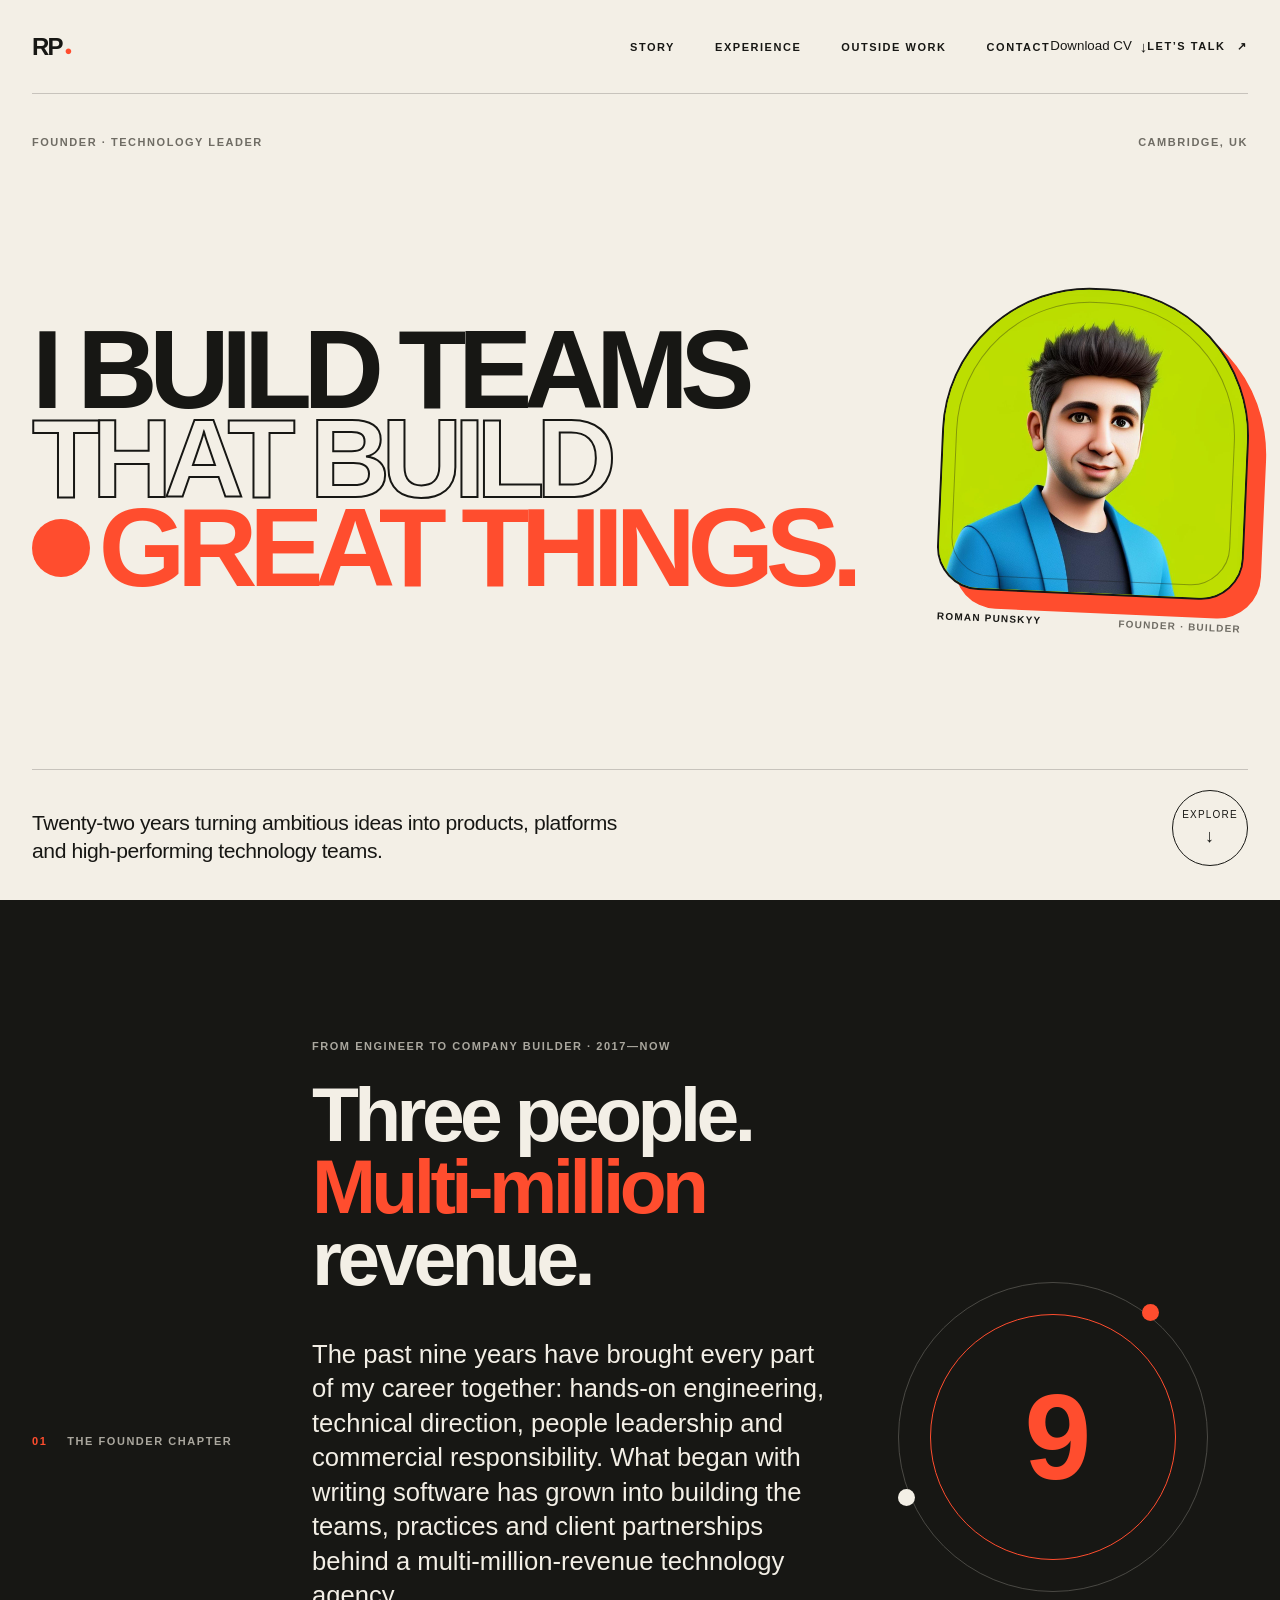
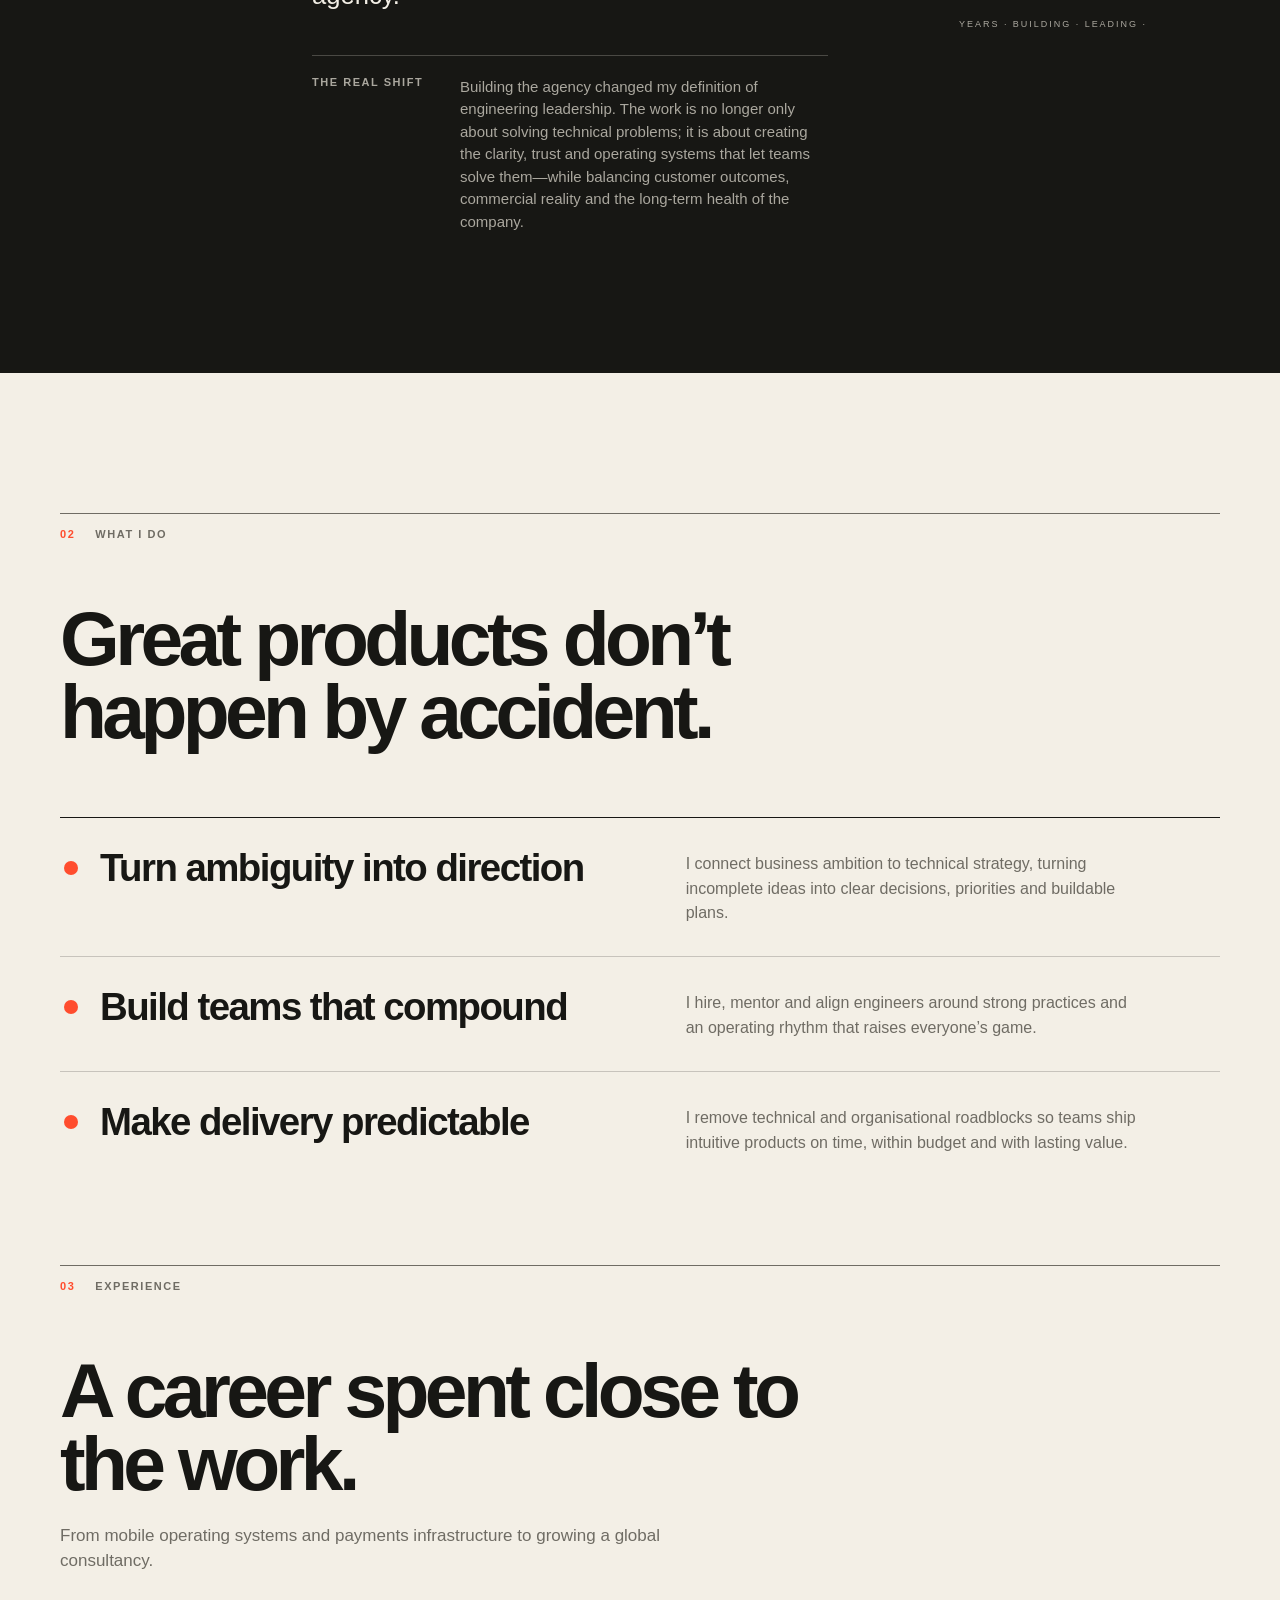
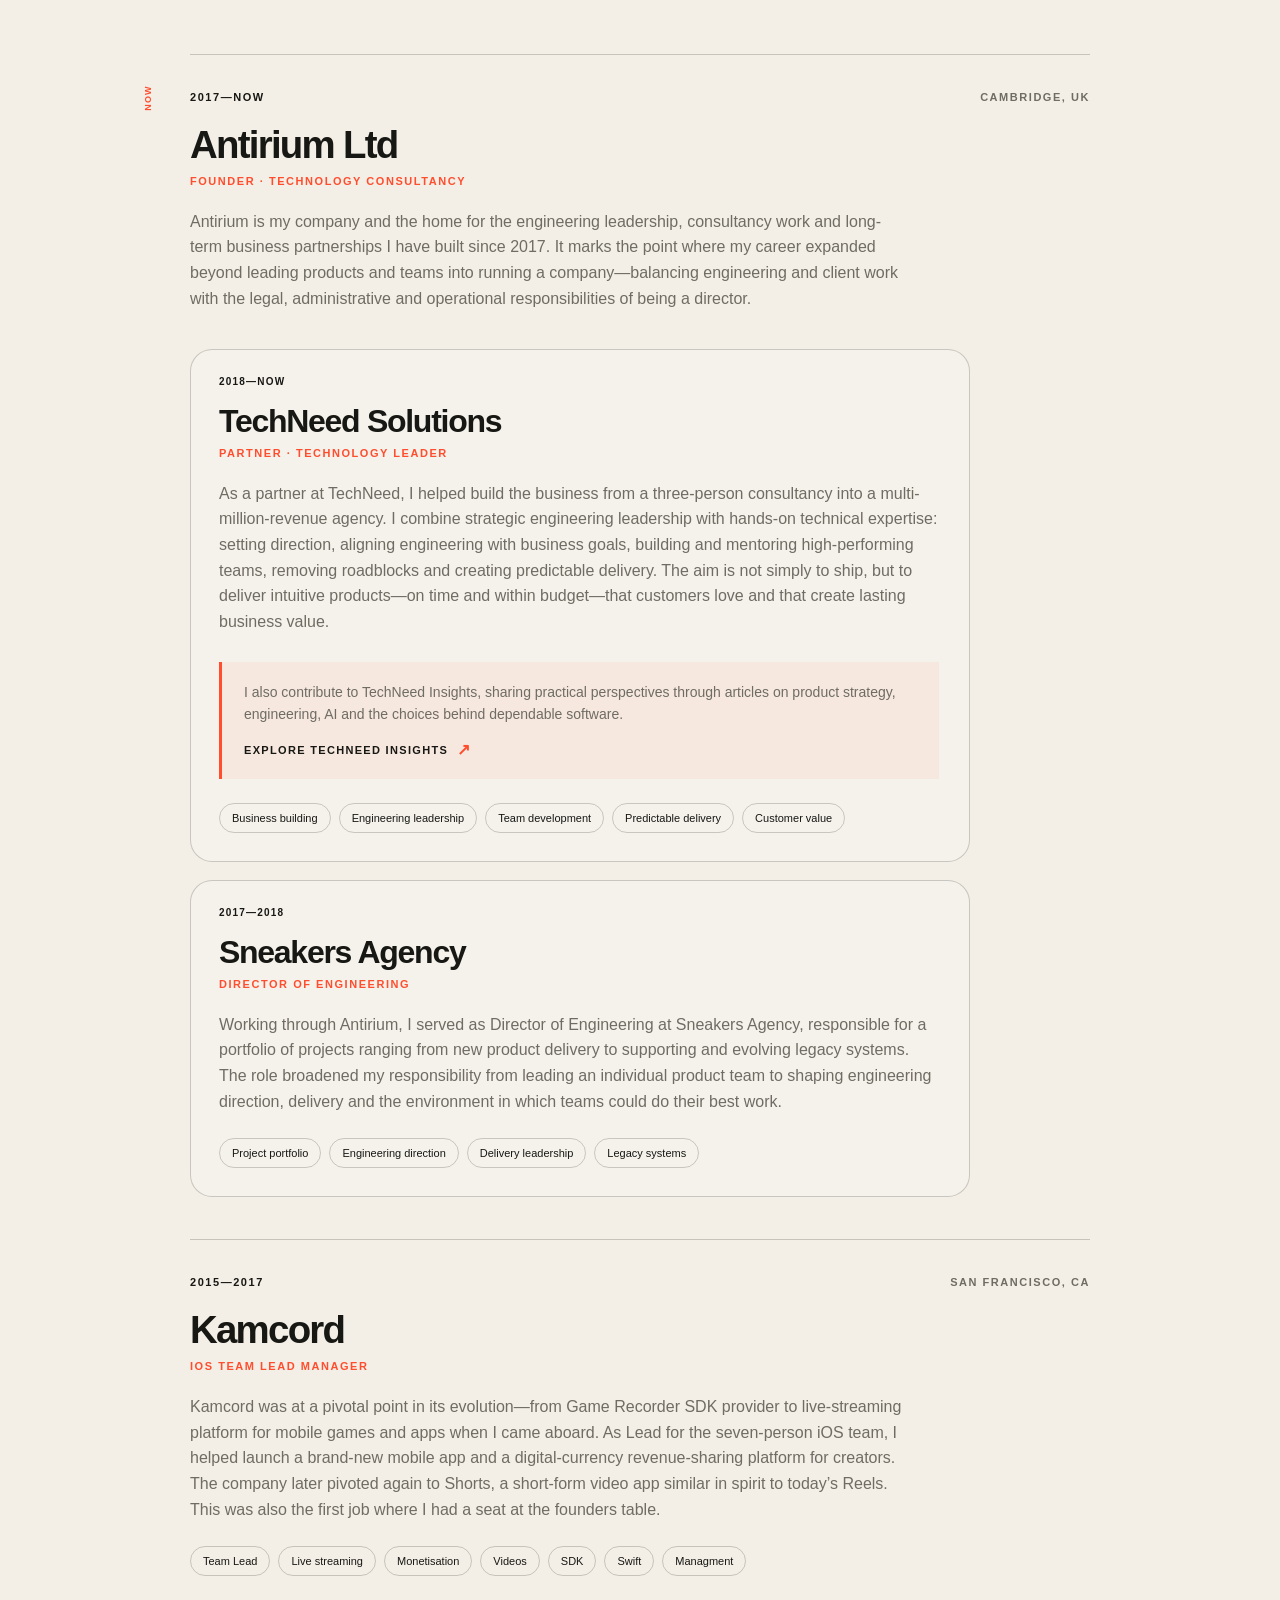
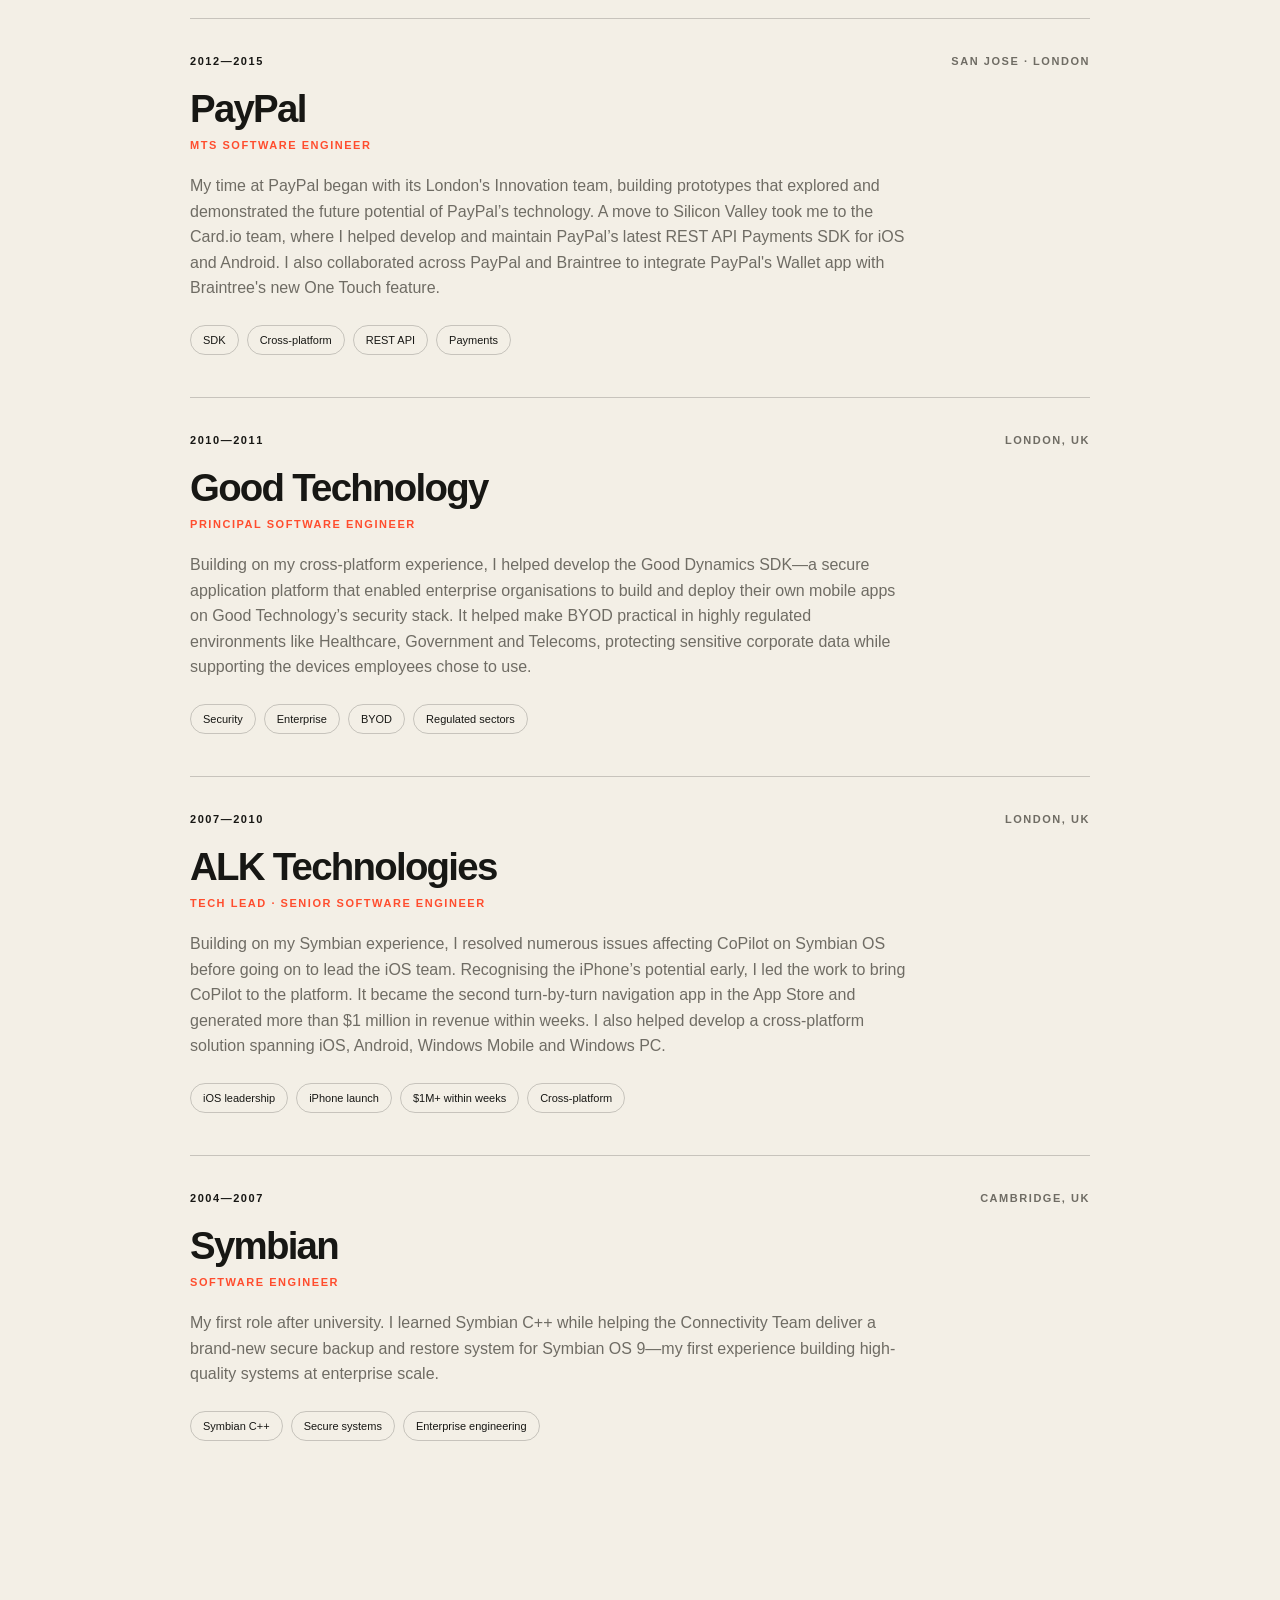
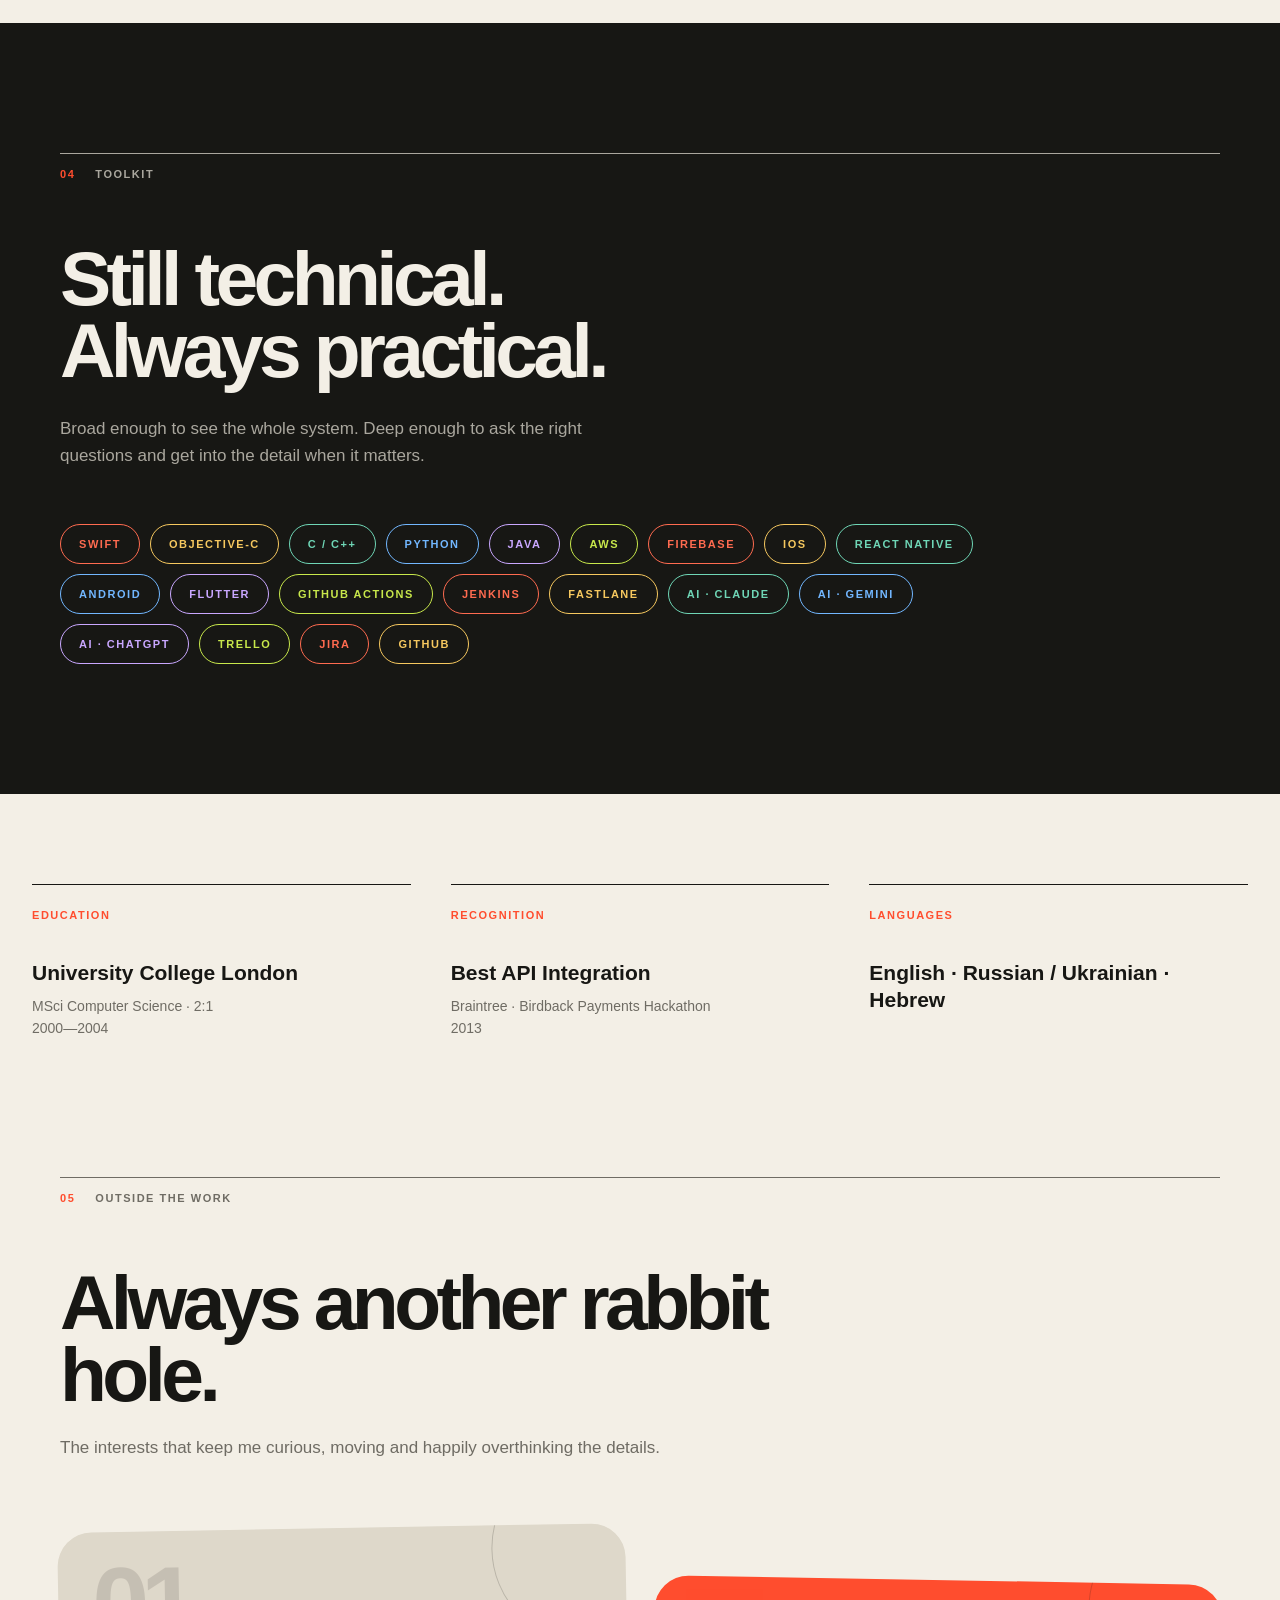
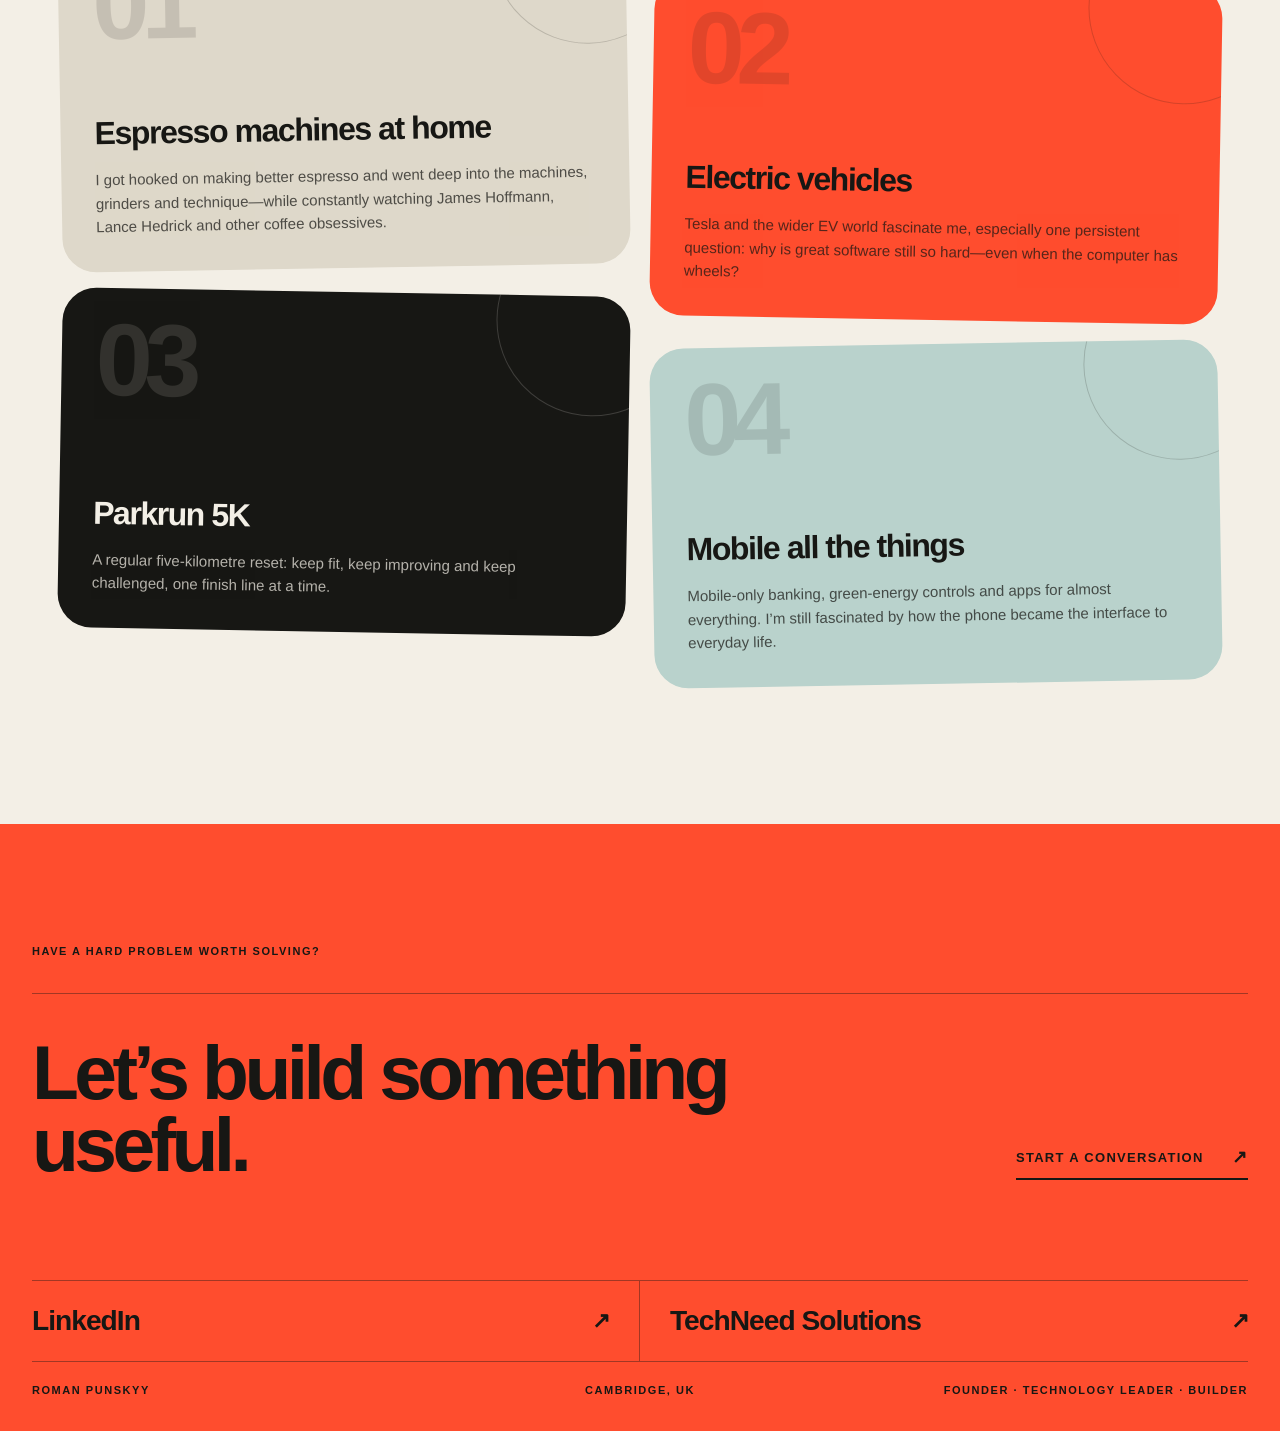
==== commit 9e79cb9b: "fix missing pdf button" ====
--- a/index.html
+++ b/index.html
@@ -1 +1 @@
-<!DOCTYPE html><html lang="en"><head><meta charSet="utf-8"/><meta name="viewport" content="width=device-width, initial-scale=1"/><link rel="preload" as="image" href="./assets/static/media/avatar-roman.0fljhv7qz-n_y.jpg"/><link rel="stylesheet" href="./assets/static/chunks/0vtxu.~kn_7~..css" data-precedence="next"/><link rel="preload" as="script" fetchPriority="low" href="./assets/static/chunks/11qk_vpw_zwkf.js"/><script src="./assets/static/chunks/125l.7mq080dp.js" async=""></script><script src="./assets/static/chunks/10u3y4bw1ayzs.js" async=""></script><script src="./assets/static/chunks/turbopack-0rdji5afxehbo.js" async=""></script><script src="./assets/static/chunks/0fsi8lw5utejl.js" async=""></script><script src="./assets/static/chunks/0d3tkj33oycf2.js" async=""></script><script src="./assets/static/chunks/0yd83d~qac3xw.js" async=""></script><meta name="theme-color" content="#f3efe6"/><title>Roman Punskyy — Founder &amp; Technology Leader</title><meta name="description" content="Founder, technology leader and builder with 22 years of experience creating products, platforms and high-performing teams."/><meta property="og:title" content="Roman Punskyy — Founder &amp; Technology Leader"/><meta property="og:description" content="Twenty-two years turning ambitious ideas into products, platforms and high-performing technology teams."/><meta property="og:image" content="https://romanpunskyy.github.io/og.png"/><meta property="og:type" content="website"/><meta name="twitter:card" content="summary_large_image"/><meta name="twitter:title" content="Roman Punskyy — Founder &amp; Technology Leader"/><meta name="twitter:description" content="Founder · Technology leader · Builder"/><meta name="twitter:image" content="https://romanpunskyy.github.io/og.png"/><script src="./assets/static/chunks/03~yq9q893hmn.js" noModule=""></script></head><body><div hidden=""><!--$--><!--/$--></div><main><header class="site-header shell"><a class="wordmark" href="#top" aria-label="Roman Punskyy, home">RP<span>●</span></a><nav aria-label="Main navigation"><a href="#story">Story</a><a href="#experience">Experience</a><a href="#hobbies">Outside work</a><a href="#contact">Contact</a></nav><button class="header-cta" type="button">Let’s talk<!-- --> <span aria-hidden="true">↗</span></button></header><section class="hero shell" id="top"><div class="hero-kicker"><span>Founder · Technology leader</span><span>Cambridge, UK</span></div><div class="hero-main"><h1>I build teams<span class="outline">that build</span><span class="accent-line"><i aria-hidden="true"></i> <!-- -->great things.</span></h1><figure class="hero-portrait"><div class="portrait-frame"><img alt="Illustrated portrait of Roman Punskyy" width="1024" height="1024" decoding="async" data-nimg="1" style="color:transparent" src="./assets/static/media/avatar-roman.0fljhv7qz-n_y.jpg"/></div><figcaption><span>Roman Punskyy</span><span>Founder · Builder</span></figcaption></figure></div><div class="hero-footer"><p>Twenty-two years turning ambitious ideas into products, platforms and high-performing technology teams.</p><a class="round-link" href="#story" aria-label="Explore my story"><span>Explore</span><b aria-hidden="true">↓</b></a></div></section><section class="founder" id="story"><div class="shell founder-grid"><div class="section-label light"><span>01</span><span>The founder chapter</span></div><div class="founder-copy"><p class="eyebrow">FROM ENGINEER TO COMPANY BUILDER · 2017—NOW</p><h2>Three people.<br/><em>Multi-million</em> <!-- -->revenue.</h2><p class="founder-lede">The past nine years have brought every part of my career together: hands-on engineering, technical direction, people leadership and commercial responsibility. What began with writing software has grown into building the teams, practices and client partnerships behind a multi-million-revenue technology agency.</p><div class="founder-note"><span>The real shift</span><p>Building the agency changed my definition of engineering leadership. The work is no longer only about solving technical problems; it is about creating the clarity, trust and operating systems that let teams solve them—while balancing customer outcomes, commercial reality and the long-term health of the company.</p></div></div><div class="orbit" aria-hidden="true"><span class="orbit-center">9</span><span class="orbit-copy">YEARS · BUILDING · LEADING ·</span></div></div></section><section class="capabilities shell" aria-labelledby="what-i-do"><div class="section-label"><span>02</span><span>What I do</span></div><div><h2 id="what-i-do">Great products don’t happen by accident.</h2><div class="capability-list"><article><div class="capability-heading"><span class="capability-dot" aria-hidden="true"></span><h3>Turn ambiguity into direction</h3></div><p>I connect business ambition to technical strategy, turning incomplete ideas into clear decisions, priorities and buildable plans.</p></article><article><div class="capability-heading"><span class="capability-dot" aria-hidden="true"></span><h3>Build teams that compound</h3></div><p>I hire, mentor and align engineers around strong practices and an operating rhythm that raises everyone’s game.</p></article><article><div class="capability-heading"><span class="capability-dot" aria-hidden="true"></span><h3>Make delivery predictable</h3></div><p>I remove technical and organisational roadblocks so teams ship intuitive products on time, within budget and with lasting value.</p></article></div></div></section><section class="experience shell" id="experience" aria-labelledby="experience-title"><div class="section-label"><span>03</span><span>Experience</span></div><div class="experience-content"><div class="section-heading"><h2 id="experience-title">A career spent close to the work.</h2><p>From mobile operating systems and payments infrastructure to growing a global consultancy.</p></div><div class="timeline"><article class="featured"><div class="job-meta"><span>2017—NOW</span><span>Cambridge, UK</span></div><div class="job-main"><h3>Antirium Ltd</h3><p class="role">Founder · Technology Consultancy</p><p class="summary">Antirium is my company and the home for the engineering leadership, consultancy work and long-term business partnerships I have built since 2017. It marks the point where my career expanded beyond leading products and teams into running a company—balancing engineering and client work with the legal, administrative and operational responsibilities of being a director.</p><div class="engagement-list" aria-label="Antirium engagements"><section class="engagement"><div class="engagement-meta"><span>2018—NOW</span></div><h4>TechNeed Solutions</h4><p class="role">Partner · Technology Leader</p><p class="summary">As a partner at TechNeed, I helped build the business from a three-person consultancy into a multi-million-revenue agency. I combine strategic engineering leadership with hands-on technical expertise: setting direction, aligning engineering with business goals, building and mentoring high-performing teams, removing roadblocks and creating predictable delivery. The aim is not simply to ship, but to deliver intuitive products—on time and within budget—that customers love and that create lasting business value.</p><div class="insights-note"><p>I also contribute to TechNeed Insights, sharing practical perspectives through articles on product strategy, engineering, AI and the choices behind dependable software.</p><a href="https://techneedsolutions.com/insights" target="_blank" rel="noreferrer">Explore TechNeed Insights<!-- --> <span aria-hidden="true">↗</span></a></div><ul aria-label="TechNeed Solutions focus areas"><li>Business building</li><li>Engineering leadership</li><li>Team development</li><li>Predictable delivery</li><li>Customer value</li></ul></section><section class="engagement"><div class="engagement-meta"><span>2017—2018</span></div><h4>Sneakers Agency</h4><p class="role">Director of Engineering</p><p class="summary">Working through Antirium, I served as Director of Engineering at Sneakers Agency, responsible for a portfolio of projects ranging from new product delivery to supporting and evolving legacy systems. The role broadened my responsibility from leading an individual product team to shaping engineering direction, delivery and the environment in which teams could do their best work.</p><ul aria-label="Sneakers Agency focus areas"><li>Project portfolio</li><li>Engineering direction</li><li>Delivery leadership</li><li>Legacy systems</li></ul></section></div></div></article><article class=""><div class="job-meta"><span>2015—2017</span><span>San Francisco, CA</span></div><div class="job-main"><h3>Kamcord</h3><p class="role">iOS Team Lead Manager</p><p class="summary">Kamcord was at a pivotal point in its evolution—from Game Recorder SDK provider to live-streaming platform for mobile games and apps when I came aboard. As Lead for the seven-person iOS team, I helped launch a brand-new mobile app and a digital-currency revenue-sharing platform for creators. The company later pivoted again to Shorts, a short-form video app similar in spirit to today’s Reels. This was also the first job where I had a seat at the founders table.</p><ul aria-label="Kamcord focus areas"><li>Team Lead</li><li>Live streaming</li><li>Monetisation</li><li>Videos</li><li>SDK</li><li>Swift</li><li>Managment</li></ul></div></article><article class=""><div class="job-meta"><span>2012—2015</span><span>San Jose · London</span></div><div class="job-main"><h3>PayPal</h3><p class="role">MTS Software Engineer</p><p class="summary">My time at PayPal began with its London&#x27;s Innovation team, building prototypes that explored and demonstrated the future potential of PayPal’s technology. A move to Silicon Valley took me to the Card.io team, where I helped develop and maintain PayPal’s latest REST API Payments SDK for iOS and Android. I also collaborated across PayPal and Braintree to integrate PayPal&#x27;s Wallet app with Braintree&#x27;s new One Touch feature.</p><ul aria-label="PayPal focus areas"><li>SDK</li><li>Cross-platform</li><li>REST API</li><li>Payments</li></ul></div></article><article class=""><div class="job-meta"><span>2010—2011</span><span>London, UK</span></div><div class="job-main"><h3>Good Technology</h3><p class="role">Principal Software Engineer</p><p class="summary">Building on my cross-platform experience, I helped develop the Good Dynamics SDK—a secure application platform that enabled enterprise organisations to build and deploy their own mobile apps on Good Technology’s security stack. It helped make BYOD practical in highly regulated environments like Healthcare, Government and Telecoms, protecting sensitive corporate data while supporting the devices employees chose to use.</p><ul aria-label="Good Technology focus areas"><li>Security</li><li>Enterprise</li><li>BYOD</li><li>Regulated sectors</li></ul></div></article><article class=""><div class="job-meta"><span>2007—2010</span><span>London, UK</span></div><div class="job-main"><h3>ALK Technologies</h3><p class="role">Tech Lead · Senior Software Engineer</p><p class="summary">Building on my Symbian experience, I resolved numerous issues affecting CoPilot on Symbian OS before going on to lead the iOS team. Recognising the iPhone’s potential early, I led the work to bring CoPilot to the platform. It became the second turn-by-turn navigation app in the App Store and generated more than $1 million in revenue within weeks. I also helped develop a cross-platform solution spanning iOS, Android, Windows Mobile and Windows PC.</p><ul aria-label="ALK Technologies focus areas"><li>iOS leadership</li><li>iPhone launch</li><li>$1M+ within weeks</li><li>Cross-platform</li></ul></div></article><article class=""><div class="job-meta"><span>2004—2007</span><span>Cambridge, UK</span></div><div class="job-main"><h3>Symbian</h3><p class="role">Software Engineer</p><p class="summary">My first role after university. I learned Symbian C++ while helping the Connectivity Team deliver a brand-new secure backup and restore system for Symbian OS 9—my first experience building high-quality systems at enterprise scale.</p><ul aria-label="Symbian focus areas"><li>Symbian C++</li><li>Secure systems</li><li>Enterprise engineering</li></ul></div></article></div></div></section><section class="toolkit"><div class="shell toolkit-grid"><div class="section-label light"><span>04</span><span>Toolkit</span></div><div><h2>Still technical.<br/>Always practical.</h2><p>Broad enough to see the whole system. Deep enough to ask the right questions and get into the detail when it matters.</p><ul class="stack-list" aria-label="Technical skills"><li>Swift</li><li>Objective-C</li><li>C / C++</li><li>Python</li><li>Java</li><li>AWS</li><li>Firebase</li><li>iOS</li><li>React Native</li><li>Android</li><li>Flutter</li><li>GitHub Actions</li><li>Jenkins</li><li>Fastlane</li><li>AI · Claude</li><li>AI · Gemini</li><li>AI · ChatGPT</li><li>Trello</li><li>Jira</li><li>GitHub</li></ul></div></div></section><section class="details shell"><div><span class="detail-label">Education</span><h3>University College London</h3><p>MSci Computer Science · 2:1</p><p>2000—2004</p></div><div><span class="detail-label">Recognition</span><h3>Best API Integration</h3><p>Braintree · Birdback Payments Hackathon</p><p>2013</p></div><div><span class="detail-label">Languages</span><h3>English · Russian / Ukrainian · Hebrew</h3></div></section><section class="hobbies shell" id="hobbies" aria-labelledby="hobbies-title"><div class="section-label"><span>05</span><span>Outside the work</span></div><div><div class="hobbies-heading"><h2 id="hobbies-title">Always another rabbit hole.</h2><p>The interests that keep me curious, moving and happily overthinking the details.</p></div><div class="hobbies-deck"><article class="hobby-card"><span class="hobby-number">01</span><div><h3>Espresso machines at home</h3><p>I got hooked on making better espresso and went deep into the machines, grinders and technique—while constantly watching James Hoffmann, Lance Hedrick and other coffee obsessives.</p></div></article><article class="hobby-card"><span class="hobby-number">02</span><div><h3>Electric vehicles</h3><p>Tesla and the wider EV world fascinate me, especially one persistent question: why is great software still so hard—even when the computer has wheels?</p></div></article><article class="hobby-card"><span class="hobby-number">03</span><div><h3>Parkrun 5K</h3><p>A regular five-kilometre reset: keep fit, keep improving and keep challenged, one finish line at a time.</p></div></article><article class="hobby-card"><span class="hobby-number">04</span><div><h3>Mobile all the things</h3><p>Mobile-only banking, green-energy controls and apps for almost everything. I’m still fascinated by how the phone became the interface to everyday life.</p></div></article></div></div></section><footer id="contact"><div class="shell footer-inner"><p class="eyebrow">HAVE A HARD PROBLEM WORTH SOLVING?</p><div class="footer-contact"><h2>Let’s build something useful.</h2><button class="footer-cta" type="button">Start a conversation<!-- --> <span aria-hidden="true">↗</span></button></div><div class="footer-links" aria-label="Professional links"><a href="https://www.linkedin.com/in/rpunskyy/" target="_blank" rel="noreferrer"><span>LinkedIn</span><b aria-hidden="true">↗</b></a><a href="https://techneedsolutions.com/" target="_blank" rel="noreferrer"><span>TechNeed Solutions</span><b aria-hidden="true">↗</b></a></div><div class="footer-bottom"><span>Roman Punskyy</span><span>Cambridge, UK</span><span>Founder · Technology Leader · Builder</span></div></div></footer></main><!--$--><!--/$--><script src="./assets/static/chunks/11qk_vpw_zwkf.js" id="_R_" async=""></script><script>(self.__next_f=self.__next_f||[]).push([0])</script><script>self.__next_f.push([1,"1:\"$Sreact.fragment\"\n2:I[39756,[\"./assets/static/chunks/0fsi8lw5utejl.js\",\"./assets/static/chunks/0d3tkj33oycf2.js\"],\"default\"]\n3:I[37457,[\"./assets/static/chunks/0fsi8lw5utejl.js\",\"./assets/static/chunks/0d3tkj33oycf2.js\"],\"default\"]\n4:I[71451,[\"./assets/static/chunks/0fsi8lw5utejl.js\",\"./assets/static/chunks/0d3tkj33oycf2.js\",\"./assets/static/chunks/0yd83d~qac3xw.js\"],\"ContactButton\"]\n5:I[5500,[\"./assets/static/chunks/0fsi8lw5utejl.js\",\"./assets/static/chunks/0d3tkj33oycf2.js\",\"./assets/static/chunks/0yd83d~qac3xw.js\"],\"Image\"]\n12:I[68027,[\"./assets/static/chunks/0fsi8lw5utejl.js\",\"./assets/static/chunks/0d3tkj33oycf2.js\"],\"default\",1]\n:HL[\"./assets/static/chunks/0vtxu.~kn_7~..css\",\"style\"]\n"])</script><script>self.__next_f.push([1,"0:{\"P\":null,\"c\":[\"\",\"\"],\"q\":\"\",\"i\":false,\"f\":[[[\"\",{\"children\":[\"__PAGE__\",{}]},\"$undefined\",\"$undefined\",16],[[\"$\",\"$1\",\"c\",{\"children\":[[[\"$\",\"link\",\"0\",{\"rel\":\"stylesheet\",\"href\":\"./assets/static/chunks/0vtxu.~kn_7~..css\",\"precedence\":\"next\",\"crossOrigin\":\"$undefined\",\"nonce\":\"$undefined\"}],[\"$\",\"script\",\"script-0\",{\"src\":\"./assets/static/chunks/0fsi8lw5utejl.js\",\"async\":true,\"nonce\":\"$undefined\"}],[\"$\",\"script\",\"script-1\",{\"src\":\"./assets/static/chunks/0d3tkj33oycf2.js\",\"async\":true,\"nonce\":\"$undefined\"}]],[\"$\",\"html\",null,{\"lang\":\"en\",\"children\":[\"$\",\"body\",null,{\"children\":[\"$\",\"$L2\",null,{\"parallelRouterKey\":\"children\",\"error\":\"$undefined\",\"errorStyles\":\"$undefined\",\"errorScripts\":\"$undefined\",\"template\":[\"$\",\"$L3\",null,{}],\"templateStyles\":\"$undefined\",\"templateScripts\":\"$undefined\",\"notFound\":[[[\"$\",\"title\",null,{\"children\":\"404: This page could not be found.\"}],[\"$\",\"div\",null,{\"style\":{\"fontFamily\":\"system-ui,\\\"Segoe UI\\\",Roboto,Helvetica,Arial,sans-serif,\\\"Apple Color Emoji\\\",\\\"Segoe UI Emoji\\\"\",\"height\":\"100vh\",\"textAlign\":\"center\",\"display\":\"flex\",\"flexDirection\":\"column\",\"alignItems\":\"center\",\"justifyContent\":\"center\"},\"children\":[\"$\",\"div\",null,{\"children\":[[\"$\",\"style\",null,{\"dangerouslySetInnerHTML\":{\"__html\":\"body{color:#000;background:#fff;margin:0}.next-error-h1{border-right:1px solid rgba(0,0,0,.3)}@media (prefers-color-scheme:dark){body{color:#fff;background:#000}.next-error-h1{border-right:1px solid rgba(255,255,255,.3)}}\"}}],[\"$\",\"h1\",null,{\"className\":\"next-error-h1\",\"style\":{\"display\":\"inline-block\",\"margin\":\"0 20px 0 0\",\"padding\":\"0 23px 0 0\",\"fontSize\":24,\"fontWeight\":500,\"verticalAlign\":\"top\",\"lineHeight\":\"49px\"},\"children\":404}],[\"$\",\"div\",null,{\"style\":{\"display\":\"inline-block\"},\"children\":[\"$\",\"h2\",null,{\"style\":{\"fontSize\":14,\"fontWeight\":400,\"lineHeight\":\"49px\",\"margin\":0},\"children\":\"This page could not be found.\"}]}]]}]}]],[]],\"forbidden\":\"$undefined\",\"unauthorized\":\"$undefined\"}]}]}]]}],{\"children\":[[\"$\",\"$1\",\"c\",{\"children\":[[\"$\",\"main\",null,{\"children\":[[\"$\",\"header\",null,{\"className\":\"site-header shell\",\"children\":[[\"$\",\"a\",null,{\"className\":\"wordmark\",\"href\":\"#top\",\"aria-label\":\"Roman Punskyy, home\",\"children\":[\"RP\",[\"$\",\"span\",null,{\"children\":\"●\"}]]}],[\"$\",\"nav\",null,{\"aria-label\":\"Main navigation\",\"children\":[[\"$\",\"a\",\"#story\",{\"href\":\"#story\",\"children\":\"Story\"}],[\"$\",\"a\",\"#experience\",{\"href\":\"#experience\",\"children\":\"Experience\"}],[\"$\",\"a\",\"#hobbies\",{\"href\":\"#hobbies\",\"children\":\"Outside work\"}],[\"$\",\"a\",\"#contact\",{\"href\":\"#contact\",\"children\":\"Contact\"}]]}],[\"$\",\"$L4\",null,{\"className\":\"header-cta\",\"children\":[\"Let’s talk\",\" \",[\"$\",\"span\",null,{\"aria-hidden\":\"true\",\"children\":\"↗\"}]]}]]}],[\"$\",\"section\",null,{\"className\":\"hero shell\",\"id\":\"top\",\"children\":[[\"$\",\"div\",null,{\"className\":\"hero-kicker\",\"children\":[[\"$\",\"span\",null,{\"children\":\"Founder · Technology leader\"}],[\"$\",\"span\",null,{\"children\":\"Cambridge, UK\"}]]}],[\"$\",\"div\",null,{\"className\":\"hero-main\",\"children\":[[\"$\",\"h1\",null,{\"children\":[\"I build teams\",[\"$\",\"span\",null,{\"className\":\"outline\",\"children\":\"that build\"}],[\"$\",\"span\",null,{\"className\":\"accent-line\",\"children\":[[\"$\",\"i\",null,{\"aria-hidden\":\"true\"}],\" \",\"great things.\"]}]]}],[\"$\",\"figure\",null,{\"className\":\"hero-portrait\",\"children\":[[\"$\",\"div\",null,{\"className\":\"portrait-frame\",\"children\":[\"$\",\"$L5\",null,{\"src\":{\"src\":\"./assets/static/media/avatar-roman.0fljhv7qz-n_y.jpg\",\"width\":1024,\"height\":1024,\"blurWidth\":8,\"blurHeight\":8,\"blurDataURL\":\"[data-uri]\"},\"alt\":\"Illustrated portrait of Roman Punskyy\",\"priority\":true}]}],\"$L6\"]}]]}],\"$L7\"]}],\"$L8\",\"$L9\",\"$La\",\"$Lb\",\"$Lc\",\"$Ld\",\"$Le\"]}],[\"$Lf\"],\"$L10\"]}],{},null,false,null]},null,false,null],\"$L11\",false]],\"m\":\"$undefined\",\"G\":[\"$12\",[\"$L13\"]],\"S\":true,\"h\":null,\"s\":\"$undefined\",\"l\":\"$undefined\",\"p\":\"$undefined\",\"d\":\"$undefined\",\"b\":\"Hcl4lGcBC1d_1ka0cXvvG\"}\n"])</script><script>self.__next_f.push([1,"1a:I[97367,[\"./assets/static/chunks/0fsi8lw5utejl.js\",\"./assets/static/chunks/0d3tkj33oycf2.js\"],\"OutletBoundary\"]\n1b:\"$Sreact.suspense\"\n1d:I[97367,[\"./assets/static/chunks/0fsi8lw5utejl.js\",\"./assets/static/chunks/0d3tkj33oycf2.js\"],\"ViewportBoundary\"]\n1f:I[97367,[\"./assets/static/chunks/0fsi8lw5utejl.js\",\"./assets/static/chunks/0d3tkj33oycf2.js\"],\"MetadataBoundary\"]\n6:[\"$\",\"figcaption\",null,{\"children\":[[\"$\",\"span\",null,{\"children\":\"Roman Punskyy\"}],[\"$\",\"span\",null,{\"children\":\"Founder · Builder\"}]]}]\n7:[\"$\",\"div\",null,{\"className\":\"hero-footer\",\"children\":[[\"$\",\"p\",null,{\"children\":\"Twenty-two years turning ambitious ideas into products, platforms and high-performing technology teams.\"}],[\"$\",\"a\",null,{\"className\":\"round-link\",\"href\":\"#story\",\"aria-label\":\"Explore my story\",\"children\":[[\"$\",\"span\",null,{\"children\":\"Explore\"}],[\"$\",\"b\",null,{\"aria-hidden\":\"true\",\"children\":\"↓\"}]]}]]}]\n"])</script><script>self.__next_f.push([1,"8:[\"$\",\"section\",null,{\"className\":\"founder\",\"id\":\"story\",\"children\":[\"$\",\"div\",null,{\"className\":\"shell founder-grid\",\"children\":[[\"$\",\"div\",null,{\"className\":\"section-label light\",\"children\":[[\"$\",\"span\",null,{\"children\":\"01\"}],[\"$\",\"span\",null,{\"children\":\"The founder chapter\"}]]}],[\"$\",\"div\",null,{\"className\":\"founder-copy\",\"children\":[[\"$\",\"p\",null,{\"className\":\"eyebrow\",\"children\":\"FROM ENGINEER TO COMPANY BUILDER · 2017—NOW\"}],[\"$\",\"h2\",null,{\"children\":[\"Three people.\",[\"$\",\"br\",null,{}],[\"$\",\"em\",null,{\"children\":\"Multi-million\"}],\" \",\"revenue.\"]}],[\"$\",\"p\",null,{\"className\":\"founder-lede\",\"children\":\"The past nine years have brought every part of my career together: hands-on engineering, technical direction, people leadership and commercial responsibility. What began with writing software has grown into building the teams, practices and client partnerships behind a multi-million-revenue technology agency.\"}],[\"$\",\"div\",null,{\"className\":\"founder-note\",\"children\":[[\"$\",\"span\",null,{\"children\":\"The real shift\"}],[\"$\",\"p\",null,{\"children\":\"Building the agency changed my definition of engineering leadership. The work is no longer only about solving technical problems; it is about creating the clarity, trust and operating systems that let teams solve them—while balancing customer outcomes, commercial reality and the long-term health of the company.\"}]]}]]}],[\"$\",\"div\",null,{\"className\":\"orbit\",\"aria-hidden\":\"true\",\"children\":[[\"$\",\"span\",null,{\"className\":\"orbit-center\",\"children\":\"9\"}],[\"$\",\"span\",null,{\"className\":\"orbit-copy\",\"children\":\"YEARS · BUILDING · LEADING ·\"}]]}]]}]}]\n"])</script><script>self.__next_f.push([1,"9:[\"$\",\"section\",null,{\"className\":\"capabilities shell\",\"aria-labelledby\":\"what-i-do\",\"children\":[[\"$\",\"div\",null,{\"className\":\"section-label\",\"children\":[[\"$\",\"span\",null,{\"children\":\"02\"}],[\"$\",\"span\",null,{\"children\":\"What I do\"}]]}],[\"$\",\"div\",null,{\"children\":[[\"$\",\"h2\",null,{\"id\":\"what-i-do\",\"children\":\"Great products don’t happen by accident.\"}],[\"$\",\"div\",null,{\"className\":\"capability-list\",\"children\":[[\"$\",\"article\",\"direction\",{\"children\":[[\"$\",\"div\",null,{\"className\":\"capability-heading\",\"children\":[[\"$\",\"span\",null,{\"className\":\"capability-dot\",\"aria-hidden\":\"true\"}],[\"$\",\"h3\",null,{\"children\":\"Turn ambiguity into direction\"}]]}],[\"$\",\"p\",null,{\"children\":\"I connect business ambition to technical strategy, turning incomplete ideas into clear decisions, priorities and buildable plans.\"}]]}],[\"$\",\"article\",\"teams\",{\"children\":[[\"$\",\"div\",null,{\"className\":\"capability-heading\",\"children\":[[\"$\",\"span\",null,{\"className\":\"capability-dot\",\"aria-hidden\":\"true\"}],[\"$\",\"h3\",null,{\"children\":\"Build teams that compound\"}]]}],[\"$\",\"p\",null,{\"children\":\"I hire, mentor and align engineers around strong practices and an operating rhythm that raises everyone’s game.\"}]]}],[\"$\",\"article\",\"delivery\",{\"children\":[[\"$\",\"div\",null,{\"className\":\"capability-heading\",\"children\":[[\"$\",\"span\",null,{\"className\":\"capability-dot\",\"aria-hidden\":\"true\"}],[\"$\",\"h3\",null,{\"children\":\"Make delivery predictable\"}]]}],[\"$\",\"p\",null,{\"children\":\"I remove technical and organisational roadblocks so teams ship intuitive products on time, within budget and with lasting value.\"}]]}]]}]]}]]}]\n"])</script><script>self.__next_f.push([1,"a:[\"$\",\"section\",null,{\"className\":\"experience shell\",\"id\":\"experience\",\"aria-labelledby\":\"experience-title\",\"children\":[[\"$\",\"div\",null,{\"className\":\"section-label\",\"children\":[[\"$\",\"span\",null,{\"children\":\"03\"}],[\"$\",\"span\",null,{\"children\":\"Experience\"}]]}],[\"$\",\"div\",null,{\"className\":\"experience-content\",\"children\":[[\"$\",\"div\",null,{\"className\":\"section-heading\",\"children\":[[\"$\",\"h2\",null,{\"id\":\"experience-title\",\"children\":\"A career spent close to the work.\"}],[\"$\",\"p\",null,{\"children\":\"From mobile operating systems and payments infrastructure to growing a global consultancy.\"}]]}],[\"$\",\"div\",null,{\"className\":\"timeline\",\"children\":[[\"$\",\"article\",\"Antirium Ltd\",{\"className\":\"featured\",\"children\":[[\"$\",\"div\",null,{\"className\":\"job-meta\",\"children\":[[\"$\",\"span\",null,{\"children\":\"2017—NOW\"}],[\"$\",\"span\",null,{\"children\":\"Cambridge, UK\"}]]}],[\"$\",\"div\",null,{\"className\":\"job-main\",\"children\":[[\"$\",\"h3\",null,{\"children\":\"Antirium Ltd\"}],[\"$\",\"p\",null,{\"className\":\"role\",\"children\":\"Founder · Technology Consultancy\"}],[\"$\",\"p\",null,{\"className\":\"summary\",\"children\":\"Antirium is my company and the home for the engineering leadership, consultancy work and long-term business partnerships I have built since 2017. It marks the point where my career expanded beyond leading products and teams into running a company—balancing engineering and client work with the legal, administrative and operational responsibilities of being a director.\"}],[\"$\",\"div\",null,{\"className\":\"engagement-list\",\"aria-label\":\"Antirium engagements\",\"children\":[[\"$\",\"section\",\"TechNeed Solutions\",{\"className\":\"engagement\",\"children\":[[\"$\",\"div\",null,{\"className\":\"engagement-meta\",\"children\":[\"$\",\"span\",null,{\"children\":\"2018—NOW\"}]}],[\"$\",\"h4\",null,{\"children\":\"TechNeed Solutions\"}],[\"$\",\"p\",null,{\"className\":\"role\",\"children\":\"Partner · Technology Leader\"}],[\"$\",\"p\",null,{\"className\":\"summary\",\"children\":\"As a partner at TechNeed, I helped build the business from a three-person consultancy into a multi-million-revenue agency. I combine strategic engineering leadership with hands-on technical expertise: setting direction, aligning engineering with business goals, building and mentoring high-performing teams, removing roadblocks and creating predictable delivery. The aim is not simply to ship, but to deliver intuitive products—on time and within budget—that customers love and that create lasting business value.\"}],[\"$\",\"div\",null,{\"className\":\"insights-note\",\"children\":[[\"$\",\"p\",null,{\"children\":\"I also contribute to TechNeed Insights, sharing practical perspectives through articles on product strategy, engineering, AI and the choices behind dependable software.\"}],[\"$\",\"a\",null,{\"href\":\"https://techneedsolutions.com/insights\",\"target\":\"_blank\",\"rel\":\"noreferrer\",\"children\":[\"Explore TechNeed Insights\",\" \",[\"$\",\"span\",null,{\"aria-hidden\":\"true\",\"children\":\"↗\"}]]}]]}],[\"$\",\"ul\",null,{\"aria-label\":\"TechNeed Solutions focus areas\",\"children\":[[\"$\",\"li\",\"Business building\",{\"children\":\"Business building\"}],[\"$\",\"li\",\"Engineering leadership\",{\"children\":\"Engineering leadership\"}],[\"$\",\"li\",\"Team development\",{\"children\":\"Team development\"}],[\"$\",\"li\",\"Predictable delivery\",{\"children\":\"Predictable delivery\"}],[\"$\",\"li\",\"Customer value\",{\"children\":\"Customer value\"}]]}]]}],[\"$\",\"section\",\"Sneakers Agency\",{\"className\":\"engagement\",\"children\":[[\"$\",\"div\",null,{\"className\":\"engagement-meta\",\"children\":[\"$\",\"span\",null,{\"children\":\"2017—2018\"}]}],[\"$\",\"h4\",null,{\"children\":\"Sneakers Agency\"}],[\"$\",\"p\",null,{\"className\":\"role\",\"children\":\"Director of Engineering\"}],[\"$\",\"p\",null,{\"className\":\"summary\",\"children\":\"Working through Antirium, I served as Director of Engineering at Sneakers Agency, responsible for a portfolio of projects ranging from new product delivery to supporting and evolving legacy systems. The role broadened my responsibility from leading an individual product team to shaping engineering direction, delivery and the environment in which teams could do their best work.\"}],\"$undefined\",\"$L14\"]}]]}]]}]]}],\"$L15\",\"$L16\",\"$L17\",\"$L18\",\"$L19\"]}]]}]]}]\n"])</script><script>self.__next_f.push([1,"b:[\"$\",\"section\",null,{\"className\":\"toolkit\",\"children\":[\"$\",\"div\",null,{\"className\":\"shell toolkit-grid\",\"children\":[[\"$\",\"div\",null,{\"className\":\"section-label light\",\"children\":[[\"$\",\"span\",null,{\"children\":\"04\"}],[\"$\",\"span\",null,{\"children\":\"Toolkit\"}]]}],[\"$\",\"div\",null,{\"children\":[[\"$\",\"h2\",null,{\"children\":[\"Still technical.\",[\"$\",\"br\",null,{}],\"Always practical.\"]}],[\"$\",\"p\",null,{\"children\":\"Broad enough to see the whole system. Deep enough to ask the right questions and get into the detail when it matters.\"}],[\"$\",\"ul\",null,{\"className\":\"stack-list\",\"aria-label\":\"Technical skills\",\"children\":[[\"$\",\"li\",\"Swift\",{\"children\":\"Swift\"}],[\"$\",\"li\",\"Objective-C\",{\"children\":\"Objective-C\"}],[\"$\",\"li\",\"C / C++\",{\"children\":\"C / C++\"}],[\"$\",\"li\",\"Python\",{\"children\":\"Python\"}],[\"$\",\"li\",\"Java\",{\"children\":\"Java\"}],[\"$\",\"li\",\"AWS\",{\"children\":\"AWS\"}],[\"$\",\"li\",\"Firebase\",{\"children\":\"Firebase\"}],[\"$\",\"li\",\"iOS\",{\"children\":\"iOS\"}],[\"$\",\"li\",\"React Native\",{\"children\":\"React Native\"}],[\"$\",\"li\",\"Android\",{\"children\":\"Android\"}],[\"$\",\"li\",\"Flutter\",{\"children\":\"Flutter\"}],[\"$\",\"li\",\"GitHub Actions\",{\"children\":\"GitHub Actions\"}],[\"$\",\"li\",\"Jenkins\",{\"children\":\"Jenkins\"}],[\"$\",\"li\",\"Fastlane\",{\"children\":\"Fastlane\"}],[\"$\",\"li\",\"AI · Claude\",{\"children\":\"AI · Claude\"}],[\"$\",\"li\",\"AI · Gemini\",{\"children\":\"AI · Gemini\"}],[\"$\",\"li\",\"AI · ChatGPT\",{\"children\":\"AI · ChatGPT\"}],[\"$\",\"li\",\"Trello\",{\"children\":\"Trello\"}],[\"$\",\"li\",\"Jira\",{\"children\":\"Jira\"}],[\"$\",\"li\",\"GitHub\",{\"children\":\"GitHub\"}]]}]]}]]}]}]\n"])</script><script>self.__next_f.push([1,"c:[\"$\",\"section\",null,{\"className\":\"details shell\",\"children\":[[\"$\",\"div\",\"Education\",{\"children\":[[\"$\",\"span\",null,{\"className\":\"detail-label\",\"children\":\"Education\"}],[\"$\",\"h3\",null,{\"children\":\"University College London\"}],[[\"$\",\"p\",\"MSci Computer Science · 2:1\",{\"children\":\"MSci Computer Science · 2:1\"}],[\"$\",\"p\",\"2000—2004\",{\"children\":\"2000—2004\"}]]]}],[\"$\",\"div\",\"Recognition\",{\"children\":[[\"$\",\"span\",null,{\"className\":\"detail-label\",\"children\":\"Recognition\"}],[\"$\",\"h3\",null,{\"children\":\"Best API Integration\"}],[[\"$\",\"p\",\"Braintree · Birdback Payments Hackathon\",{\"children\":\"Braintree · Birdback Payments Hackathon\"}],[\"$\",\"p\",\"2013\",{\"children\":\"2013\"}]]]}],[\"$\",\"div\",\"Languages\",{\"children\":[[\"$\",\"span\",null,{\"className\":\"detail-label\",\"children\":\"Languages\"}],[\"$\",\"h3\",null,{\"children\":\"English · Russian / Ukrainian · Hebrew\"}],[]]}]]}]\n"])</script><script>self.__next_f.push([1,"d:[\"$\",\"section\",null,{\"className\":\"hobbies shell\",\"id\":\"hobbies\",\"aria-labelledby\":\"hobbies-title\",\"children\":[[\"$\",\"div\",null,{\"className\":\"section-label\",\"children\":[[\"$\",\"span\",null,{\"children\":\"05\"}],[\"$\",\"span\",null,{\"children\":\"Outside the work\"}]]}],[\"$\",\"div\",null,{\"children\":[[\"$\",\"div\",null,{\"className\":\"hobbies-heading\",\"children\":[[\"$\",\"h2\",null,{\"id\":\"hobbies-title\",\"children\":\"Always another rabbit hole.\"}],[\"$\",\"p\",null,{\"children\":\"The interests that keep me curious, moving and happily overthinking the details.\"}]]}],[\"$\",\"div\",null,{\"className\":\"hobbies-deck\",\"children\":[[\"$\",\"article\",\"01\",{\"className\":\"hobby-card\",\"children\":[[\"$\",\"span\",null,{\"className\":\"hobby-number\",\"children\":\"01\"}],[\"$\",\"div\",null,{\"children\":[[\"$\",\"h3\",null,{\"children\":\"Espresso machines at home\"}],[\"$\",\"p\",null,{\"children\":\"I got hooked on making better espresso and went deep into the machines, grinders and technique—while constantly watching James Hoffmann, Lance Hedrick and other coffee obsessives.\"}]]}]]}],[\"$\",\"article\",\"02\",{\"className\":\"hobby-card\",\"children\":[[\"$\",\"span\",null,{\"className\":\"hobby-number\",\"children\":\"02\"}],[\"$\",\"div\",null,{\"children\":[[\"$\",\"h3\",null,{\"children\":\"Electric vehicles\"}],[\"$\",\"p\",null,{\"children\":\"Tesla and the wider EV world fascinate me, especially one persistent question: why is great software still so hard—even when the computer has wheels?\"}]]}]]}],[\"$\",\"article\",\"03\",{\"className\":\"hobby-card\",\"children\":[[\"$\",\"span\",null,{\"className\":\"hobby-number\",\"children\":\"03\"}],[\"$\",\"div\",null,{\"children\":[[\"$\",\"h3\",null,{\"children\":\"Parkrun 5K\"}],[\"$\",\"p\",null,{\"children\":\"A regular five-kilometre reset: keep fit, keep improving and keep challenged, one finish line at a time.\"}]]}]]}],[\"$\",\"article\",\"04\",{\"className\":\"hobby-card\",\"children\":[[\"$\",\"span\",null,{\"className\":\"hobby-number\",\"children\":\"04\"}],[\"$\",\"div\",null,{\"children\":[[\"$\",\"h3\",null,{\"children\":\"Mobile all the things\"}],[\"$\",\"p\",null,{\"children\":\"Mobile-only banking, green-energy controls and apps for almost everything. I’m still fascinated by how the phone became the interface to everyday life.\"}]]}]]}]]}]]}]]}]\n"])</script><script>self.__next_f.push([1,"e:[\"$\",\"footer\",null,{\"id\":\"contact\",\"children\":[\"$\",\"div\",null,{\"className\":\"shell footer-inner\",\"children\":[[\"$\",\"p\",null,{\"className\":\"eyebrow\",\"children\":\"HAVE A HARD PROBLEM WORTH SOLVING?\"}],[\"$\",\"div\",null,{\"className\":\"footer-contact\",\"children\":[[\"$\",\"h2\",null,{\"children\":\"Let’s build something useful.\"}],[\"$\",\"$L4\",null,{\"className\":\"footer-cta\",\"children\":[\"Start a conversation\",\" \",[\"$\",\"span\",null,{\"aria-hidden\":\"true\",\"children\":\"↗\"}]]}]]}],[\"$\",\"div\",null,{\"className\":\"footer-links\",\"aria-label\":\"Professional links\",\"children\":[[\"$\",\"a\",\"https://www.linkedin.com/in/rpunskyy/\",{\"href\":\"https://www.linkedin.com/in/rpunskyy/\",\"target\":\"_blank\",\"rel\":\"noreferrer\",\"children\":[[\"$\",\"span\",null,{\"children\":\"LinkedIn\"}],[\"$\",\"b\",null,{\"aria-hidden\":\"true\",\"children\":\"↗\"}]]}],[\"$\",\"a\",\"https://techneedsolutions.com/\",{\"href\":\"https://techneedsolutions.com/\",\"target\":\"_blank\",\"rel\":\"noreferrer\",\"children\":[[\"$\",\"span\",null,{\"children\":\"TechNeed Solutions\"}],[\"$\",\"b\",null,{\"aria-hidden\":\"true\",\"children\":\"↗\"}]]}]]}],[\"$\",\"div\",null,{\"className\":\"footer-bottom\",\"children\":[[\"$\",\"span\",null,{\"children\":\"Roman Punskyy\"}],[\"$\",\"span\",null,{\"children\":\"Cambridge, UK\"}],[\"$\",\"span\",null,{\"children\":\"Founder · Technology Leader · Builder\"}]]}]]}]}]\nf:[\"$\",\"script\",\"script-0\",{\"src\":\"./assets/static/chunks/0yd83d~qac3xw.js\",\"async\":true,\"nonce\":\"$undefined\"}]\n10:[\"$\",\"$L1a\",null,{\"children\":[\"$\",\"$1b\",null,{\"name\":\"Next.MetadataOutlet\",\"children\":\"$@1c\"}]}]\n11:[\"$\",\"$1\",\"h\",{\"children\":[null,[\"$\",\"$L1d\",null,{\"children\":\"$L1e\"}],[\"$\",\"div\",null,{\"hidden\":true,\"children\":[\"$\",\"$L1f\",null,{\"children\":[\"$\",\"$1b\",null,{\"name\":\"Next.Metadata\",\"children\":\"$L20\"}]}]}],null]}]\n13:[\"$\",\"link\",\"0\",{\"rel\":\"stylesheet\",\"href\":\"./assets/static/chunks/0vtxu.~kn_7~..css\",\"precedence\":\"next\",\"crossOrigin\":\"$undefined\",\"nonce\":\"$undefined\"}]\n"])</script><script>self.__next_f.push([1,"14:[\"$\",\"ul\",null,{\"aria-label\":\"Sneakers Agency focus areas\",\"children\":[[\"$\",\"li\",\"Project portfolio\",{\"children\":\"Project portfolio\"}],[\"$\",\"li\",\"Engineering direction\",{\"children\":\"Engineering direction\"}],[\"$\",\"li\",\"Delivery leadership\",{\"children\":\"Delivery leadership\"}],[\"$\",\"li\",\"Legacy systems\",{\"children\":\"Legacy systems\"}]]}]\n15:[\"$\",\"article\",\"Kamcord\",{\"className\":\"\",\"children\":[[\"$\",\"div\",null,{\"className\":\"job-meta\",\"children\":[[\"$\",\"span\",null,{\"children\":\"2015—2017\"}],[\"$\",\"span\",null,{\"children\":\"San Francisco, CA\"}]]}],[\"$\",\"div\",null,{\"className\":\"job-main\",\"children\":[[\"$\",\"h3\",null,{\"children\":\"Kamcord\"}],[\"$\",\"p\",null,{\"className\":\"role\",\"children\":\"iOS Team Lead Manager\"}],[\"$\",\"p\",null,{\"className\":\"summary\",\"children\":\"Kamcord was at a pivotal point in its evolution—from Game Recorder SDK provider to live-streaming platform for mobile games and apps when I came aboard. As Lead for the seven-person iOS team, I helped launch a brand-new mobile app and a digital-currency revenue-sharing platform for creators. The company later pivoted again to Shorts, a short-form video app similar in spirit to today’s Reels. This was also the first job where I had a seat at the founders table.\"}],[\"$\",\"ul\",null,{\"aria-label\":\"Kamcord focus areas\",\"children\":[[\"$\",\"li\",\"Team Lead\",{\"children\":\"Team Lead\"}],[\"$\",\"li\",\"Live streaming\",{\"children\":\"Live streaming\"}],[\"$\",\"li\",\"Monetisation\",{\"children\":\"Monetisation\"}],[\"$\",\"li\",\"Videos\",{\"children\":\"Videos\"}],[\"$\",\"li\",\"SDK\",{\"children\":\"SDK\"}],[\"$\",\"li\",\"Swift\",{\"children\":\"Swift\"}],[\"$\",\"li\",\"Managment\",{\"children\":\"Managment\"}]]}]]}]]}]\n16:[\"$\",\"article\",\"PayPal\",{\"className\":\"\",\"children\":[[\"$\",\"div\",null,{\"className\":\"job-meta\",\"children\":[[\"$\",\"span\",null,{\"children\":\"2012—2015\"}],[\"$\",\"span\",null,{\"children\":\"San Jose · London\"}]]}],[\"$\",\"div\",null,{\"className\":\"job-main\",\"children\":[[\"$\",\"h3\",null,{\"children\":\"PayPal\"}],[\"$\",\"p\",null,{\"className\":\"role\",\"children\":\"MTS Software Engineer\"}],[\"$\",\"p\",null,{\"className\":\"summary\",\"children\":\"My time at PayPal began with its London's Innovation team, building prototypes that explored and demonstrated the future potential of PayPal’s technology. A move to Silicon Valley took me to the Card.io team, where I helped develop and maintain PayPal’s latest REST API Payments SDK for iOS and Android. I also collaborated across PayPal and Braintree to integrate PayPal's Wallet app with Braintree's new One Touch feature.\"}],[\"$\",\"ul\",null,{\"aria-label\":\"PayPal focus areas\",\"children\":[[\"$\",\"li\",\"SDK\",{\"children\":\"SDK\"}],[\"$\",\"li\",\"Cross-platform\",{\"children\":\"Cross-platform\"}],[\"$\",\"li\",\"REST API\",{\"children\":\"REST API\"}],[\"$\",\"li\",\"Payments\",{\"children\":\"Payments\"}]]}]]}]]}]\n17:[\"$\",\"article\",\"Good Technology\",{\"className\":\"\",\"children\":[[\"$\",\"div\",null,{\"className\":\"job-meta\",\"children\":[[\"$\",\"span\",null,{\"children\":\"2010—2011\"}],[\"$\",\"span\",null,{\"children\":\"London, UK\"}]]}],[\"$\",\"div\",null,{\"className\":\"job-main\",\"children\":[[\"$\",\"h3\",null,{\"children\":\"Good Technology\"}],[\"$\",\"p\",null,{\"className\":\"role\",\"children\":\"Principal Software Engineer\"}],[\"$\",\"p\",null,{\"className\":\"summary\",\"children\":\"Building on my cross-platform experience, I helped develop the Good Dynamics SDK—a secure application platform that enabled enterprise organisations to build and deploy their own mobile apps on Good Technology’s security stack. It helped make BYOD practical in highly regulated environments like Healthcare, Government and Telecoms, protecting sensitive corporate data while supporting the devices employees chose to use.\"}],[\"$\",\"ul\",null,{\"aria-label\":\"Good Technology focus areas\",\"children\":[[\"$\",\"li\",\"Security\",{\"children\":\"Security\"}],[\"$\",\"li\",\"Enterprise\",{\"children\":\"Enterprise\"}],[\"$\",\"li\",\"BYOD\",{\"children\":\"BYOD\"}],[\"$\",\"li\",\"Regulated sectors\",{\"children\":\"Regulated sectors\"}]]}]]}]]}]\n18:[\"$\",\"article\",\"ALK Technologies\",{\"className\":\"\",\"children\":[[\"$\",\"div\",null,{\"className\":\"job-meta\",\"children\":[[\"$\",\"span\",null,{\"children\":\"2007—2010\"}],[\"$\",\"span\",null,{\"children\":\"London, UK\"}]]}],[\"$\",\"div\",nul"])</script><script>self.__next_f.push([1,"l,{\"className\":\"job-main\",\"children\":[[\"$\",\"h3\",null,{\"children\":\"ALK Technologies\"}],[\"$\",\"p\",null,{\"className\":\"role\",\"children\":\"Tech Lead · Senior Software Engineer\"}],[\"$\",\"p\",null,{\"className\":\"summary\",\"children\":\"Building on my Symbian experience, I resolved numerous issues affecting CoPilot on Symbian OS before going on to lead the iOS team. Recognising the iPhone’s potential early, I led the work to bring CoPilot to the platform. It became the second turn-by-turn navigation app in the App Store and generated more than $1 million in revenue within weeks. I also helped develop a cross-platform solution spanning iOS, Android, Windows Mobile and Windows PC.\"}],[\"$\",\"ul\",null,{\"aria-label\":\"ALK Technologies focus areas\",\"children\":[[\"$\",\"li\",\"iOS leadership\",{\"children\":\"iOS leadership\"}],[\"$\",\"li\",\"iPhone launch\",{\"children\":\"iPhone launch\"}],[\"$\",\"li\",\"$$1M+ within weeks\",{\"children\":\"$$1M+ within weeks\"}],[\"$\",\"li\",\"Cross-platform\",{\"children\":\"Cross-platform\"}]]}]]}]]}]\n19:[\"$\",\"article\",\"Symbian\",{\"className\":\"\",\"children\":[[\"$\",\"div\",null,{\"className\":\"job-meta\",\"children\":[[\"$\",\"span\",null,{\"children\":\"2004—2007\"}],[\"$\",\"span\",null,{\"children\":\"Cambridge, UK\"}]]}],[\"$\",\"div\",null,{\"className\":\"job-main\",\"children\":[[\"$\",\"h3\",null,{\"children\":\"Symbian\"}],[\"$\",\"p\",null,{\"className\":\"role\",\"children\":\"Software Engineer\"}],[\"$\",\"p\",null,{\"className\":\"summary\",\"children\":\"My first role after university. I learned Symbian C++ while helping the Connectivity Team deliver a brand-new secure backup and restore system for Symbian OS 9—my first experience building high-quality systems at enterprise scale.\"}],[\"$\",\"ul\",null,{\"aria-label\":\"Symbian focus areas\",\"children\":[[\"$\",\"li\",\"Symbian C++\",{\"children\":\"Symbian C++\"}],[\"$\",\"li\",\"Secure systems\",{\"children\":\"Secure systems\"}],[\"$\",\"li\",\"Enterprise engineering\",{\"children\":\"Enterprise engineering\"}]]}]]}]]}]\n"])</script><script>self.__next_f.push([1,"1e:[[\"$\",\"meta\",\"0\",{\"charSet\":\"utf-8\"}],[\"$\",\"meta\",\"1\",{\"name\":\"viewport\",\"content\":\"width=device-width, initial-scale=1\"}],[\"$\",\"meta\",\"2\",{\"name\":\"theme-color\",\"content\":\"#f3efe6\"}]]\n"])</script><script>self.__next_f.push([1,"1c:null\n20:[[\"$\",\"title\",\"0\",{\"children\":\"Roman Punskyy — Founder \u0026 Technology Leader\"}],[\"$\",\"meta\",\"1\",{\"name\":\"description\",\"content\":\"Founder, technology leader and builder with 22 years of experience creating products, platforms and high-performing teams.\"}],[\"$\",\"meta\",\"2\",{\"property\":\"og:title\",\"content\":\"Roman Punskyy — Founder \u0026 Technology Leader\"}],[\"$\",\"meta\",\"3\",{\"property\":\"og:description\",\"content\":\"Twenty-two years turning ambitious ideas into products, platforms and high-performing technology teams.\"}],[\"$\",\"meta\",\"4\",{\"property\":\"og:image\",\"content\":\"https://romanpunskyy.github.io/og.png\"}],[\"$\",\"meta\",\"5\",{\"property\":\"og:type\",\"content\":\"website\"}],[\"$\",\"meta\",\"6\",{\"name\":\"twitter:card\",\"content\":\"summary_large_image\"}],[\"$\",\"meta\",\"7\",{\"name\":\"twitter:title\",\"content\":\"Roman Punskyy — Founder \u0026 Technology Leader\"}],[\"$\",\"meta\",\"8\",{\"name\":\"twitter:description\",\"content\":\"Founder · Technology leader · Builder\"}],[\"$\",\"meta\",\"9\",{\"name\":\"twitter:image\",\"content\":\"https://romanpunskyy.github.io/og.png\"}]]\n"])</script></body></html>+<!DOCTYPE html><html lang="en"><head><meta charSet="utf-8"/><meta name="viewport" content="width=device-width, initial-scale=1"/><link rel="preload" as="image" href="./assets/static/media/avatar-roman.0fljhv7qz-n_y.jpg"/><link rel="stylesheet" href="./assets/static/chunks/07uz41mo1dy9l.css" data-precedence="next"/><link rel="preload" as="script" fetchPriority="low" href="./assets/static/chunks/11qk_vpw_zwkf.js"/><script src="./assets/static/chunks/125l.7mq080dp.js" async=""></script><script src="./assets/static/chunks/10u3y4bw1ayzs.js" async=""></script><script src="./assets/static/chunks/turbopack-0rdji5afxehbo.js" async=""></script><script src="./assets/static/chunks/0fsi8lw5utejl.js" async=""></script><script src="./assets/static/chunks/0d3tkj33oycf2.js" async=""></script><script src="./assets/static/chunks/08~yow7fgskqi.js" async=""></script><meta name="theme-color" content="#f3efe6"/><title>Roman Punskyy — Founder &amp; Technology Leader</title><meta name="description" content="Founder, technology leader and builder with 22 years of experience creating products, platforms and high-performing teams."/><meta property="og:title" content="Roman Punskyy — Founder &amp; Technology Leader"/><meta property="og:description" content="Twenty-two years turning ambitious ideas into products, platforms and high-performing technology teams."/><meta property="og:image" content="https://romanpunskyy.github.io/og.png"/><meta property="og:type" content="website"/><meta name="twitter:card" content="summary_large_image"/><meta name="twitter:title" content="Roman Punskyy — Founder &amp; Technology Leader"/><meta name="twitter:description" content="Founder · Technology leader · Builder"/><meta name="twitter:image" content="https://romanpunskyy.github.io/og.png"/><script src="./assets/static/chunks/03~yq9q893hmn.js" noModule=""></script></head><body><div hidden=""><!--$--><!--/$--></div><main><header class="site-header shell"><a class="wordmark" href="#top" aria-label="Roman Punskyy, home">RP<span>●</span></a><nav aria-label="Main navigation"><a href="#story">Story</a><a href="#experience">Experience</a><a href="#hobbies">Outside work</a><a href="#contact">Contact</a></nav><button class="download-cv" type="button" title="Open the print dialog to save this CV as a PDF">Download CV<!-- --> <span aria-hidden="true">↓</span></button><button class="header-cta" type="button">Let’s talk<!-- --> <span aria-hidden="true">↗</span></button></header><section class="hero shell" id="top"><div class="hero-kicker"><span>Founder · Technology leader</span><span>Cambridge, UK</span></div><div class="hero-main"><h1>I build teams<span class="outline">that build</span><span class="accent-line"><i aria-hidden="true"></i> <!-- -->great things.</span></h1><figure class="hero-portrait"><div class="portrait-frame"><img alt="Illustrated portrait of Roman Punskyy" width="1024" height="1024" decoding="async" data-nimg="1" style="color:transparent" src="./assets/static/media/avatar-roman.0fljhv7qz-n_y.jpg"/></div><figcaption><span>Roman Punskyy</span><span>Founder · Builder</span></figcaption></figure></div><div class="hero-footer"><p>Twenty-two years turning ambitious ideas into products, platforms and high-performing technology teams.</p><a class="round-link" href="#story" aria-label="Explore my story"><span>Explore</span><b aria-hidden="true">↓</b></a></div></section><section class="founder" id="story"><div class="shell founder-grid"><div class="section-label light"><span>01</span><span>The founder chapter</span></div><div class="founder-copy"><p class="eyebrow">FROM ENGINEER TO COMPANY BUILDER · 2017—NOW</p><h2>Three people.<br/><em>Multi-million</em> <!-- -->revenue.</h2><p class="founder-lede">The past nine years have brought every part of my career together: hands-on engineering, technical direction, people leadership and commercial responsibility. What began with writing software has grown into building the teams, practices and client partnerships behind a multi-million-revenue technology agency.</p><div class="founder-note"><span>The real shift</span><p>Building the agency changed my definition of engineering leadership. The work is no longer only about solving technical problems; it is about creating the clarity, trust and operating systems that let teams solve them—while balancing customer outcomes, commercial reality and the long-term health of the company.</p></div></div><div class="orbit" aria-hidden="true"><span class="orbit-center">9</span><span class="orbit-copy">YEARS · BUILDING · LEADING ·</span></div></div></section><section class="capabilities shell" aria-labelledby="what-i-do"><div class="section-label"><span>02</span><span>What I do</span></div><div><h2 id="what-i-do">Great products don’t happen by accident.</h2><div class="capability-list"><article><div class="capability-heading"><span class="capability-dot" aria-hidden="true"></span><h3>Turn ambiguity into direction</h3></div><p>I connect business ambition to technical strategy, turning incomplete ideas into clear decisions, priorities and buildable plans.</p></article><article><div class="capability-heading"><span class="capability-dot" aria-hidden="true"></span><h3>Build teams that compound</h3></div><p>I hire, mentor and align engineers around strong practices and an operating rhythm that raises everyone’s game.</p></article><article><div class="capability-heading"><span class="capability-dot" aria-hidden="true"></span><h3>Make delivery predictable</h3></div><p>I remove technical and organisational roadblocks so teams ship intuitive products on time, within budget and with lasting value.</p></article></div></div></section><section class="experience shell" id="experience" aria-labelledby="experience-title"><div class="section-label"><span>03</span><span>Experience</span></div><div class="experience-content"><div class="section-heading"><h2 id="experience-title">A career spent close to the work.</h2><p>From mobile operating systems and payments infrastructure to growing a global consultancy.</p></div><div class="timeline"><article class="featured"><div class="job-meta"><span>2017—NOW</span><span>Cambridge, UK</span></div><div class="job-main"><h3>Antirium Ltd</h3><p class="role">Founder · Technology Consultancy</p><p class="summary">Antirium is my company and the home for the engineering leadership, consultancy work and long-term business partnerships I have built since 2017. It marks the point where my career expanded beyond leading products and teams into running a company—balancing engineering and client work with the legal, administrative and operational responsibilities of being a director.</p><div class="engagement-list" aria-label="Antirium engagements"><section class="engagement"><div class="engagement-meta"><span>2018—NOW</span></div><h4>TechNeed Solutions</h4><p class="role">Partner · Technology Leader</p><p class="summary">As a partner at TechNeed, I helped build the business from a three-person consultancy into a multi-million-revenue agency. I combine strategic engineering leadership with hands-on technical expertise: setting direction, aligning engineering with business goals, building and mentoring high-performing teams, removing roadblocks and creating predictable delivery. The aim is not simply to ship, but to deliver intuitive products—on time and within budget—that customers love and that create lasting business value.</p><div class="insights-note"><p>I also contribute to TechNeed Insights, sharing practical perspectives through articles on product strategy, engineering, AI and the choices behind dependable software.</p><a href="https://techneedsolutions.com/insights" target="_blank" rel="noreferrer">Explore TechNeed Insights<!-- --> <span aria-hidden="true">↗</span></a></div><ul aria-label="TechNeed Solutions focus areas"><li>Business building</li><li>Engineering leadership</li><li>Team development</li><li>Predictable delivery</li><li>Customer value</li></ul></section><section class="engagement"><div class="engagement-meta"><span>2017—2018</span></div><h4>Sneakers Agency</h4><p class="role">Director of Engineering</p><p class="summary">Working through Antirium, I served as Director of Engineering at Sneakers Agency, responsible for a portfolio of projects ranging from new product delivery to supporting and evolving legacy systems. The role broadened my responsibility from leading an individual product team to shaping engineering direction, delivery and the environment in which teams could do their best work.</p><ul aria-label="Sneakers Agency focus areas"><li>Project portfolio</li><li>Engineering direction</li><li>Delivery leadership</li><li>Legacy systems</li></ul></section></div></div></article><article class=""><div class="job-meta"><span>2015—2017</span><span>San Francisco, CA</span></div><div class="job-main"><h3>Kamcord</h3><p class="role">iOS Team Lead Manager</p><p class="summary">Kamcord was at a pivotal point in its evolution—from Game Recorder SDK provider to live-streaming platform for mobile games and apps when I came aboard. As Lead for the seven-person iOS team, I helped launch a brand-new mobile app and a digital-currency revenue-sharing platform for creators. The company later pivoted again to Shorts, a short-form video app similar in spirit to today’s Reels. This was also the first job where I had a seat at the founders table.</p><ul aria-label="Kamcord focus areas"><li>Team Lead</li><li>Live streaming</li><li>Monetisation</li><li>Videos</li><li>SDK</li><li>Swift</li><li>Managment</li></ul></div></article><article class=""><div class="job-meta"><span>2012—2015</span><span>San Jose · London</span></div><div class="job-main"><h3>PayPal</h3><p class="role">MTS Software Engineer</p><p class="summary">My time at PayPal began with its London&#x27;s Innovation team, building prototypes that explored and demonstrated the future potential of PayPal’s technology. A move to Silicon Valley took me to the Card.io team, where I helped develop and maintain PayPal’s latest REST API Payments SDK for iOS and Android. I also collaborated across PayPal and Braintree to integrate PayPal&#x27;s Wallet app with Braintree&#x27;s new One Touch feature.</p><ul aria-label="PayPal focus areas"><li>SDK</li><li>Cross-platform</li><li>REST API</li><li>Payments</li></ul></div></article><article class=""><div class="job-meta"><span>2010—2011</span><span>London, UK</span></div><div class="job-main"><h3>Good Technology</h3><p class="role">Principal Software Engineer</p><p class="summary">Building on my cross-platform experience, I helped develop the Good Dynamics SDK—a secure application platform that enabled enterprise organisations to build and deploy their own mobile apps on Good Technology’s security stack. It helped make BYOD practical in highly regulated environments like Healthcare, Government and Telecoms, protecting sensitive corporate data while supporting the devices employees chose to use.</p><ul aria-label="Good Technology focus areas"><li>Security</li><li>Enterprise</li><li>BYOD</li><li>Regulated sectors</li></ul></div></article><article class=""><div class="job-meta"><span>2007—2010</span><span>London, UK</span></div><div class="job-main"><h3>ALK Technologies</h3><p class="role">Tech Lead · Senior Software Engineer</p><p class="summary">Building on my Symbian experience, I resolved numerous issues affecting CoPilot on Symbian OS before going on to lead the iOS team. Recognising the iPhone’s potential early, I led the work to bring CoPilot to the platform. It became the second turn-by-turn navigation app in the App Store and generated more than $1 million in revenue within weeks. I also helped develop a cross-platform solution spanning iOS, Android, Windows Mobile and Windows PC.</p><ul aria-label="ALK Technologies focus areas"><li>iOS leadership</li><li>iPhone launch</li><li>$1M+ within weeks</li><li>Cross-platform</li></ul></div></article><article class=""><div class="job-meta"><span>2004—2007</span><span>Cambridge, UK</span></div><div class="job-main"><h3>Symbian</h3><p class="role">Software Engineer</p><p class="summary">My first role after university. I learned Symbian C++ while helping the Connectivity Team deliver a brand-new secure backup and restore system for Symbian OS 9—my first experience building high-quality systems at enterprise scale.</p><ul aria-label="Symbian focus areas"><li>Symbian C++</li><li>Secure systems</li><li>Enterprise engineering</li></ul></div></article></div></div></section><section class="toolkit"><div class="shell toolkit-grid"><div class="section-label light"><span>04</span><span>Toolkit</span></div><div><h2>Still technical.<br/>Always practical.</h2><p>Broad enough to see the whole system. Deep enough to ask the right questions and get into the detail when it matters.</p><ul class="stack-list" aria-label="Technical skills"><li>Swift</li><li>Objective-C</li><li>C / C++</li><li>Python</li><li>Java</li><li>AWS</li><li>Firebase</li><li>iOS</li><li>React Native</li><li>Android</li><li>Flutter</li><li>GitHub Actions</li><li>Jenkins</li><li>Fastlane</li><li>AI · Claude</li><li>AI · Gemini</li><li>AI · ChatGPT</li><li>Trello</li><li>Jira</li><li>GitHub</li></ul></div></div></section><section class="details shell"><div><span class="detail-label">Education</span><h3>University College London</h3><p>MSci Computer Science · 2:1</p><p>2000—2004</p></div><div><span class="detail-label">Recognition</span><h3>Best API Integration</h3><p>Braintree · Birdback Payments Hackathon</p><p>2013</p></div><div><span class="detail-label">Languages</span><h3>English · Russian / Ukrainian · Hebrew</h3></div></section><section class="hobbies shell" id="hobbies" aria-labelledby="hobbies-title"><div class="section-label"><span>05</span><span>Outside the work</span></div><div><div class="hobbies-heading"><h2 id="hobbies-title">Always another rabbit hole.</h2><p>The interests that keep me curious, moving and happily overthinking the details.</p></div><div class="hobbies-deck"><article class="hobby-card"><span class="hobby-number">01</span><div><h3>Espresso machines at home</h3><p>I got hooked on making better espresso and went deep into the machines, grinders and technique—while constantly watching James Hoffmann, Lance Hedrick and other coffee obsessives.</p></div></article><article class="hobby-card"><span class="hobby-number">02</span><div><h3>Electric vehicles</h3><p>Tesla and the wider EV world fascinate me, especially one persistent question: why is great software still so hard—even when the computer has wheels?</p></div></article><article class="hobby-card"><span class="hobby-number">03</span><div><h3>Parkrun 5K</h3><p>A regular five-kilometre reset: keep fit, keep improving and keep challenged, one finish line at a time.</p></div></article><article class="hobby-card"><span class="hobby-number">04</span><div><h3>Mobile all the things</h3><p>Mobile-only banking, green-energy controls and apps for almost everything. I’m still fascinated by how the phone became the interface to everyday life.</p></div></article></div></div></section><footer id="contact"><div class="shell footer-inner"><p class="eyebrow">HAVE A HARD PROBLEM WORTH SOLVING?</p><div class="footer-contact"><h2>Let’s build something useful.</h2><button class="footer-cta" type="button">Start a conversation<!-- --> <span aria-hidden="true">↗</span></button></div><div class="footer-links" aria-label="Professional links"><a href="https://www.linkedin.com/in/rpunskyy/" target="_blank" rel="noreferrer"><span>LinkedIn</span><b aria-hidden="true">↗</b></a><a href="https://techneedsolutions.com/" target="_blank" rel="noreferrer"><span>TechNeed Solutions</span><b aria-hidden="true">↗</b></a></div><div class="footer-bottom"><span>Roman Punskyy</span><span>Cambridge, UK</span><span>Founder · Technology Leader · Builder</span></div></div></footer></main><!--$--><!--/$--><script src="./assets/static/chunks/11qk_vpw_zwkf.js" id="_R_" async=""></script><script>(self.__next_f=self.__next_f||[]).push([0])</script><script>self.__next_f.push([1,"1:\"$Sreact.fragment\"\n2:I[39756,[\"./assets/static/chunks/0fsi8lw5utejl.js\",\"./assets/static/chunks/0d3tkj33oycf2.js\"],\"default\"]\n3:I[37457,[\"./assets/static/chunks/0fsi8lw5utejl.js\",\"./assets/static/chunks/0d3tkj33oycf2.js\"],\"default\"]\n4:I[68769,[\"./assets/static/chunks/0fsi8lw5utejl.js\",\"./assets/static/chunks/0d3tkj33oycf2.js\",\"./assets/static/chunks/08~yow7fgskqi.js\"],\"PrintResumeButton\"]\n5:I[71451,[\"./assets/static/chunks/0fsi8lw5utejl.js\",\"./assets/static/chunks/0d3tkj33oycf2.js\",\"./assets/static/chunks/08~yow7fgskqi.js\"],\"ContactButton\"]\n6:I[5500,[\"./assets/static/chunks/0fsi8lw5utejl.js\",\"./assets/static/chunks/0d3tkj33oycf2.js\",\"./assets/static/chunks/08~yow7fgskqi.js\"],\"Image\"]\n13:I[68027,[\"./assets/static/chunks/0fsi8lw5utejl.js\",\"./assets/static/chunks/0d3tkj33oycf2.js\"],\"default\",1]\n:HL[\"./assets/static/chunks/07uz41mo1dy9l.css\",\"style\"]\n"])</script><script>self.__next_f.push([1,"0:{\"P\":null,\"c\":[\"\",\"\"],\"q\":\"\",\"i\":false,\"f\":[[[\"\",{\"children\":[\"__PAGE__\",{}]},\"$undefined\",\"$undefined\",16],[[\"$\",\"$1\",\"c\",{\"children\":[[[\"$\",\"link\",\"0\",{\"rel\":\"stylesheet\",\"href\":\"./assets/static/chunks/07uz41mo1dy9l.css\",\"precedence\":\"next\",\"crossOrigin\":\"$undefined\",\"nonce\":\"$undefined\"}],[\"$\",\"script\",\"script-0\",{\"src\":\"./assets/static/chunks/0fsi8lw5utejl.js\",\"async\":true,\"nonce\":\"$undefined\"}],[\"$\",\"script\",\"script-1\",{\"src\":\"./assets/static/chunks/0d3tkj33oycf2.js\",\"async\":true,\"nonce\":\"$undefined\"}]],[\"$\",\"html\",null,{\"lang\":\"en\",\"children\":[\"$\",\"body\",null,{\"children\":[\"$\",\"$L2\",null,{\"parallelRouterKey\":\"children\",\"error\":\"$undefined\",\"errorStyles\":\"$undefined\",\"errorScripts\":\"$undefined\",\"template\":[\"$\",\"$L3\",null,{}],\"templateStyles\":\"$undefined\",\"templateScripts\":\"$undefined\",\"notFound\":[[[\"$\",\"title\",null,{\"children\":\"404: This page could not be found.\"}],[\"$\",\"div\",null,{\"style\":{\"fontFamily\":\"system-ui,\\\"Segoe UI\\\",Roboto,Helvetica,Arial,sans-serif,\\\"Apple Color Emoji\\\",\\\"Segoe UI Emoji\\\"\",\"height\":\"100vh\",\"textAlign\":\"center\",\"display\":\"flex\",\"flexDirection\":\"column\",\"alignItems\":\"center\",\"justifyContent\":\"center\"},\"children\":[\"$\",\"div\",null,{\"children\":[[\"$\",\"style\",null,{\"dangerouslySetInnerHTML\":{\"__html\":\"body{color:#000;background:#fff;margin:0}.next-error-h1{border-right:1px solid rgba(0,0,0,.3)}@media (prefers-color-scheme:dark){body{color:#fff;background:#000}.next-error-h1{border-right:1px solid rgba(255,255,255,.3)}}\"}}],[\"$\",\"h1\",null,{\"className\":\"next-error-h1\",\"style\":{\"display\":\"inline-block\",\"margin\":\"0 20px 0 0\",\"padding\":\"0 23px 0 0\",\"fontSize\":24,\"fontWeight\":500,\"verticalAlign\":\"top\",\"lineHeight\":\"49px\"},\"children\":404}],[\"$\",\"div\",null,{\"style\":{\"display\":\"inline-block\"},\"children\":[\"$\",\"h2\",null,{\"style\":{\"fontSize\":14,\"fontWeight\":400,\"lineHeight\":\"49px\",\"margin\":0},\"children\":\"This page could not be found.\"}]}]]}]}]],[]],\"forbidden\":\"$undefined\",\"unauthorized\":\"$undefined\"}]}]}]]}],{\"children\":[[\"$\",\"$1\",\"c\",{\"children\":[[\"$\",\"main\",null,{\"children\":[[\"$\",\"header\",null,{\"className\":\"site-header shell\",\"children\":[[\"$\",\"a\",null,{\"className\":\"wordmark\",\"href\":\"#top\",\"aria-label\":\"Roman Punskyy, home\",\"children\":[\"RP\",[\"$\",\"span\",null,{\"children\":\"●\"}]]}],[\"$\",\"nav\",null,{\"aria-label\":\"Main navigation\",\"children\":[[\"$\",\"a\",\"#story\",{\"href\":\"#story\",\"children\":\"Story\"}],[\"$\",\"a\",\"#experience\",{\"href\":\"#experience\",\"children\":\"Experience\"}],[\"$\",\"a\",\"#hobbies\",{\"href\":\"#hobbies\",\"children\":\"Outside work\"}],[\"$\",\"a\",\"#contact\",{\"href\":\"#contact\",\"children\":\"Contact\"}]]}],[\"$\",\"$L4\",null,{\"className\":\"download-cv\",\"children\":[\"Download CV\",\" \",[\"$\",\"span\",null,{\"aria-hidden\":\"true\",\"children\":\"↓\"}]]}],[\"$\",\"$L5\",null,{\"className\":\"header-cta\",\"children\":[\"Let’s talk\",\" \",[\"$\",\"span\",null,{\"aria-hidden\":\"true\",\"children\":\"↗\"}]]}]]}],[\"$\",\"section\",null,{\"className\":\"hero shell\",\"id\":\"top\",\"children\":[[\"$\",\"div\",null,{\"className\":\"hero-kicker\",\"children\":[[\"$\",\"span\",null,{\"children\":\"Founder · Technology leader\"}],[\"$\",\"span\",null,{\"children\":\"Cambridge, UK\"}]]}],[\"$\",\"div\",null,{\"className\":\"hero-main\",\"children\":[[\"$\",\"h1\",null,{\"children\":[\"I build teams\",[\"$\",\"span\",null,{\"className\":\"outline\",\"children\":\"that build\"}],[\"$\",\"span\",null,{\"className\":\"accent-line\",\"children\":[[\"$\",\"i\",null,{\"aria-hidden\":\"true\"}],\" \",\"great things.\"]}]]}],[\"$\",\"figure\",null,{\"className\":\"hero-portrait\",\"children\":[[\"$\",\"div\",null,{\"className\":\"portrait-frame\",\"children\":[\"$\",\"$L6\",null,{\"src\":{\"src\":\"./assets/static/media/avatar-roman.0fljhv7qz-n_y.jpg\",\"width\":1024,\"height\":1024,\"blurWidth\":8,\"blurHeight\":8,\"blurDataURL\":\"[data-uri]\"},\"alt\":\"Illustrated portrait of Roman Punskyy\",\"priority\":true}]}],\"$L7\"]}]]}],\"$L8\"]}],\"$L9\",\"$La\",\"$Lb\",\"$Lc\",\"$Ld\",\"$Le\",\"$Lf\"]}],[\"$L10\"],\"$L11\"]}],{},null,false,null]},null,false,null],\"$L12\",false]],\"m\":\"$undefined\",\"G\":[\"$13\",[\"$L14\"]],\"S\":true,\"h\":null,\"s\":\"$undefined\",\"l\":\"$undefined\",\"p\":\"$undefined\",\"d\":\"$undefined\",\"b\":\"-AX2nQefn1Hh5JZhCkGnX\"}\n"])</script><script>self.__next_f.push([1,"1b:I[97367,[\"./assets/static/chunks/0fsi8lw5utejl.js\",\"./assets/static/chunks/0d3tkj33oycf2.js\"],\"OutletBoundary\"]\n1c:\"$Sreact.suspense\"\n1e:I[97367,[\"./assets/static/chunks/0fsi8lw5utejl.js\",\"./assets/static/chunks/0d3tkj33oycf2.js\"],\"ViewportBoundary\"]\n20:I[97367,[\"./assets/static/chunks/0fsi8lw5utejl.js\",\"./assets/static/chunks/0d3tkj33oycf2.js\"],\"MetadataBoundary\"]\n7:[\"$\",\"figcaption\",null,{\"children\":[[\"$\",\"span\",null,{\"children\":\"Roman Punskyy\"}],[\"$\",\"span\",null,{\"children\":\"Founder · Builder\"}]]}]\n8:[\"$\",\"div\",null,{\"className\":\"hero-footer\",\"children\":[[\"$\",\"p\",null,{\"children\":\"Twenty-two years turning ambitious ideas into products, platforms and high-performing technology teams.\"}],[\"$\",\"a\",null,{\"className\":\"round-link\",\"href\":\"#story\",\"aria-label\":\"Explore my story\",\"children\":[[\"$\",\"span\",null,{\"children\":\"Explore\"}],[\"$\",\"b\",null,{\"aria-hidden\":\"true\",\"children\":\"↓\"}]]}]]}]\n"])</script><script>self.__next_f.push([1,"9:[\"$\",\"section\",null,{\"className\":\"founder\",\"id\":\"story\",\"children\":[\"$\",\"div\",null,{\"className\":\"shell founder-grid\",\"children\":[[\"$\",\"div\",null,{\"className\":\"section-label light\",\"children\":[[\"$\",\"span\",null,{\"children\":\"01\"}],[\"$\",\"span\",null,{\"children\":\"The founder chapter\"}]]}],[\"$\",\"div\",null,{\"className\":\"founder-copy\",\"children\":[[\"$\",\"p\",null,{\"className\":\"eyebrow\",\"children\":\"FROM ENGINEER TO COMPANY BUILDER · 2017—NOW\"}],[\"$\",\"h2\",null,{\"children\":[\"Three people.\",[\"$\",\"br\",null,{}],[\"$\",\"em\",null,{\"children\":\"Multi-million\"}],\" \",\"revenue.\"]}],[\"$\",\"p\",null,{\"className\":\"founder-lede\",\"children\":\"The past nine years have brought every part of my career together: hands-on engineering, technical direction, people leadership and commercial responsibility. What began with writing software has grown into building the teams, practices and client partnerships behind a multi-million-revenue technology agency.\"}],[\"$\",\"div\",null,{\"className\":\"founder-note\",\"children\":[[\"$\",\"span\",null,{\"children\":\"The real shift\"}],[\"$\",\"p\",null,{\"children\":\"Building the agency changed my definition of engineering leadership. The work is no longer only about solving technical problems; it is about creating the clarity, trust and operating systems that let teams solve them—while balancing customer outcomes, commercial reality and the long-term health of the company.\"}]]}]]}],[\"$\",\"div\",null,{\"className\":\"orbit\",\"aria-hidden\":\"true\",\"children\":[[\"$\",\"span\",null,{\"className\":\"orbit-center\",\"children\":\"9\"}],[\"$\",\"span\",null,{\"className\":\"orbit-copy\",\"children\":\"YEARS · BUILDING · LEADING ·\"}]]}]]}]}]\n"])</script><script>self.__next_f.push([1,"a:[\"$\",\"section\",null,{\"className\":\"capabilities shell\",\"aria-labelledby\":\"what-i-do\",\"children\":[[\"$\",\"div\",null,{\"className\":\"section-label\",\"children\":[[\"$\",\"span\",null,{\"children\":\"02\"}],[\"$\",\"span\",null,{\"children\":\"What I do\"}]]}],[\"$\",\"div\",null,{\"children\":[[\"$\",\"h2\",null,{\"id\":\"what-i-do\",\"children\":\"Great products don’t happen by accident.\"}],[\"$\",\"div\",null,{\"className\":\"capability-list\",\"children\":[[\"$\",\"article\",\"direction\",{\"children\":[[\"$\",\"div\",null,{\"className\":\"capability-heading\",\"children\":[[\"$\",\"span\",null,{\"className\":\"capability-dot\",\"aria-hidden\":\"true\"}],[\"$\",\"h3\",null,{\"children\":\"Turn ambiguity into direction\"}]]}],[\"$\",\"p\",null,{\"children\":\"I connect business ambition to technical strategy, turning incomplete ideas into clear decisions, priorities and buildable plans.\"}]]}],[\"$\",\"article\",\"teams\",{\"children\":[[\"$\",\"div\",null,{\"className\":\"capability-heading\",\"children\":[[\"$\",\"span\",null,{\"className\":\"capability-dot\",\"aria-hidden\":\"true\"}],[\"$\",\"h3\",null,{\"children\":\"Build teams that compound\"}]]}],[\"$\",\"p\",null,{\"children\":\"I hire, mentor and align engineers around strong practices and an operating rhythm that raises everyone’s game.\"}]]}],[\"$\",\"article\",\"delivery\",{\"children\":[[\"$\",\"div\",null,{\"className\":\"capability-heading\",\"children\":[[\"$\",\"span\",null,{\"className\":\"capability-dot\",\"aria-hidden\":\"true\"}],[\"$\",\"h3\",null,{\"children\":\"Make delivery predictable\"}]]}],[\"$\",\"p\",null,{\"children\":\"I remove technical and organisational roadblocks so teams ship intuitive products on time, within budget and with lasting value.\"}]]}]]}]]}]]}]\n"])</script><script>self.__next_f.push([1,"b:[\"$\",\"section\",null,{\"className\":\"experience shell\",\"id\":\"experience\",\"aria-labelledby\":\"experience-title\",\"children\":[[\"$\",\"div\",null,{\"className\":\"section-label\",\"children\":[[\"$\",\"span\",null,{\"children\":\"03\"}],[\"$\",\"span\",null,{\"children\":\"Experience\"}]]}],[\"$\",\"div\",null,{\"className\":\"experience-content\",\"children\":[[\"$\",\"div\",null,{\"className\":\"section-heading\",\"children\":[[\"$\",\"h2\",null,{\"id\":\"experience-title\",\"children\":\"A career spent close to the work.\"}],[\"$\",\"p\",null,{\"children\":\"From mobile operating systems and payments infrastructure to growing a global consultancy.\"}]]}],[\"$\",\"div\",null,{\"className\":\"timeline\",\"children\":[[\"$\",\"article\",\"Antirium Ltd\",{\"className\":\"featured\",\"children\":[[\"$\",\"div\",null,{\"className\":\"job-meta\",\"children\":[[\"$\",\"span\",null,{\"children\":\"2017—NOW\"}],[\"$\",\"span\",null,{\"children\":\"Cambridge, UK\"}]]}],[\"$\",\"div\",null,{\"className\":\"job-main\",\"children\":[[\"$\",\"h3\",null,{\"children\":\"Antirium Ltd\"}],[\"$\",\"p\",null,{\"className\":\"role\",\"children\":\"Founder · Technology Consultancy\"}],[\"$\",\"p\",null,{\"className\":\"summary\",\"children\":\"Antirium is my company and the home for the engineering leadership, consultancy work and long-term business partnerships I have built since 2017. It marks the point where my career expanded beyond leading products and teams into running a company—balancing engineering and client work with the legal, administrative and operational responsibilities of being a director.\"}],[\"$\",\"div\",null,{\"className\":\"engagement-list\",\"aria-label\":\"Antirium engagements\",\"children\":[[\"$\",\"section\",\"TechNeed Solutions\",{\"className\":\"engagement\",\"children\":[[\"$\",\"div\",null,{\"className\":\"engagement-meta\",\"children\":[\"$\",\"span\",null,{\"children\":\"2018—NOW\"}]}],[\"$\",\"h4\",null,{\"children\":\"TechNeed Solutions\"}],[\"$\",\"p\",null,{\"className\":\"role\",\"children\":\"Partner · Technology Leader\"}],[\"$\",\"p\",null,{\"className\":\"summary\",\"children\":\"As a partner at TechNeed, I helped build the business from a three-person consultancy into a multi-million-revenue agency. I combine strategic engineering leadership with hands-on technical expertise: setting direction, aligning engineering with business goals, building and mentoring high-performing teams, removing roadblocks and creating predictable delivery. The aim is not simply to ship, but to deliver intuitive products—on time and within budget—that customers love and that create lasting business value.\"}],[\"$\",\"div\",null,{\"className\":\"insights-note\",\"children\":[[\"$\",\"p\",null,{\"children\":\"I also contribute to TechNeed Insights, sharing practical perspectives through articles on product strategy, engineering, AI and the choices behind dependable software.\"}],[\"$\",\"a\",null,{\"href\":\"https://techneedsolutions.com/insights\",\"target\":\"_blank\",\"rel\":\"noreferrer\",\"children\":[\"Explore TechNeed Insights\",\" \",[\"$\",\"span\",null,{\"aria-hidden\":\"true\",\"children\":\"↗\"}]]}]]}],[\"$\",\"ul\",null,{\"aria-label\":\"TechNeed Solutions focus areas\",\"children\":[[\"$\",\"li\",\"Business building\",{\"children\":\"Business building\"}],[\"$\",\"li\",\"Engineering leadership\",{\"children\":\"Engineering leadership\"}],[\"$\",\"li\",\"Team development\",{\"children\":\"Team development\"}],[\"$\",\"li\",\"Predictable delivery\",{\"children\":\"Predictable delivery\"}],[\"$\",\"li\",\"Customer value\",{\"children\":\"Customer value\"}]]}]]}],[\"$\",\"section\",\"Sneakers Agency\",{\"className\":\"engagement\",\"children\":[[\"$\",\"div\",null,{\"className\":\"engagement-meta\",\"children\":[\"$\",\"span\",null,{\"children\":\"2017—2018\"}]}],[\"$\",\"h4\",null,{\"children\":\"Sneakers Agency\"}],[\"$\",\"p\",null,{\"className\":\"role\",\"children\":\"Director of Engineering\"}],[\"$\",\"p\",null,{\"className\":\"summary\",\"children\":\"Working through Antirium, I served as Director of Engineering at Sneakers Agency, responsible for a portfolio of projects ranging from new product delivery to supporting and evolving legacy systems. The role broadened my responsibility from leading an individual product team to shaping engineering direction, delivery and the environment in which teams could do their best work.\"}],\"$undefined\",\"$L15\"]}]]}]]}]]}],\"$L16\",\"$L17\",\"$L18\",\"$L19\",\"$L1a\"]}]]}]]}]\n"])</script><script>self.__next_f.push([1,"c:[\"$\",\"section\",null,{\"className\":\"toolkit\",\"children\":[\"$\",\"div\",null,{\"className\":\"shell toolkit-grid\",\"children\":[[\"$\",\"div\",null,{\"className\":\"section-label light\",\"children\":[[\"$\",\"span\",null,{\"children\":\"04\"}],[\"$\",\"span\",null,{\"children\":\"Toolkit\"}]]}],[\"$\",\"div\",null,{\"children\":[[\"$\",\"h2\",null,{\"children\":[\"Still technical.\",[\"$\",\"br\",null,{}],\"Always practical.\"]}],[\"$\",\"p\",null,{\"children\":\"Broad enough to see the whole system. Deep enough to ask the right questions and get into the detail when it matters.\"}],[\"$\",\"ul\",null,{\"className\":\"stack-list\",\"aria-label\":\"Technical skills\",\"children\":[[\"$\",\"li\",\"Swift\",{\"children\":\"Swift\"}],[\"$\",\"li\",\"Objective-C\",{\"children\":\"Objective-C\"}],[\"$\",\"li\",\"C / C++\",{\"children\":\"C / C++\"}],[\"$\",\"li\",\"Python\",{\"children\":\"Python\"}],[\"$\",\"li\",\"Java\",{\"children\":\"Java\"}],[\"$\",\"li\",\"AWS\",{\"children\":\"AWS\"}],[\"$\",\"li\",\"Firebase\",{\"children\":\"Firebase\"}],[\"$\",\"li\",\"iOS\",{\"children\":\"iOS\"}],[\"$\",\"li\",\"React Native\",{\"children\":\"React Native\"}],[\"$\",\"li\",\"Android\",{\"children\":\"Android\"}],[\"$\",\"li\",\"Flutter\",{\"children\":\"Flutter\"}],[\"$\",\"li\",\"GitHub Actions\",{\"children\":\"GitHub Actions\"}],[\"$\",\"li\",\"Jenkins\",{\"children\":\"Jenkins\"}],[\"$\",\"li\",\"Fastlane\",{\"children\":\"Fastlane\"}],[\"$\",\"li\",\"AI · Claude\",{\"children\":\"AI · Claude\"}],[\"$\",\"li\",\"AI · Gemini\",{\"children\":\"AI · Gemini\"}],[\"$\",\"li\",\"AI · ChatGPT\",{\"children\":\"AI · ChatGPT\"}],[\"$\",\"li\",\"Trello\",{\"children\":\"Trello\"}],[\"$\",\"li\",\"Jira\",{\"children\":\"Jira\"}],[\"$\",\"li\",\"GitHub\",{\"children\":\"GitHub\"}]]}]]}]]}]}]\n"])</script><script>self.__next_f.push([1,"d:[\"$\",\"section\",null,{\"className\":\"details shell\",\"children\":[[\"$\",\"div\",\"Education\",{\"children\":[[\"$\",\"span\",null,{\"className\":\"detail-label\",\"children\":\"Education\"}],[\"$\",\"h3\",null,{\"children\":\"University College London\"}],[[\"$\",\"p\",\"MSci Computer Science · 2:1\",{\"children\":\"MSci Computer Science · 2:1\"}],[\"$\",\"p\",\"2000—2004\",{\"children\":\"2000—2004\"}]]]}],[\"$\",\"div\",\"Recognition\",{\"children\":[[\"$\",\"span\",null,{\"className\":\"detail-label\",\"children\":\"Recognition\"}],[\"$\",\"h3\",null,{\"children\":\"Best API Integration\"}],[[\"$\",\"p\",\"Braintree · Birdback Payments Hackathon\",{\"children\":\"Braintree · Birdback Payments Hackathon\"}],[\"$\",\"p\",\"2013\",{\"children\":\"2013\"}]]]}],[\"$\",\"div\",\"Languages\",{\"children\":[[\"$\",\"span\",null,{\"className\":\"detail-label\",\"children\":\"Languages\"}],[\"$\",\"h3\",null,{\"children\":\"English · Russian / Ukrainian · Hebrew\"}],[]]}]]}]\n"])</script><script>self.__next_f.push([1,"e:[\"$\",\"section\",null,{\"className\":\"hobbies shell\",\"id\":\"hobbies\",\"aria-labelledby\":\"hobbies-title\",\"children\":[[\"$\",\"div\",null,{\"className\":\"section-label\",\"children\":[[\"$\",\"span\",null,{\"children\":\"05\"}],[\"$\",\"span\",null,{\"children\":\"Outside the work\"}]]}],[\"$\",\"div\",null,{\"children\":[[\"$\",\"div\",null,{\"className\":\"hobbies-heading\",\"children\":[[\"$\",\"h2\",null,{\"id\":\"hobbies-title\",\"children\":\"Always another rabbit hole.\"}],[\"$\",\"p\",null,{\"children\":\"The interests that keep me curious, moving and happily overthinking the details.\"}]]}],[\"$\",\"div\",null,{\"className\":\"hobbies-deck\",\"children\":[[\"$\",\"article\",\"01\",{\"className\":\"hobby-card\",\"children\":[[\"$\",\"span\",null,{\"className\":\"hobby-number\",\"children\":\"01\"}],[\"$\",\"div\",null,{\"children\":[[\"$\",\"h3\",null,{\"children\":\"Espresso machines at home\"}],[\"$\",\"p\",null,{\"children\":\"I got hooked on making better espresso and went deep into the machines, grinders and technique—while constantly watching James Hoffmann, Lance Hedrick and other coffee obsessives.\"}]]}]]}],[\"$\",\"article\",\"02\",{\"className\":\"hobby-card\",\"children\":[[\"$\",\"span\",null,{\"className\":\"hobby-number\",\"children\":\"02\"}],[\"$\",\"div\",null,{\"children\":[[\"$\",\"h3\",null,{\"children\":\"Electric vehicles\"}],[\"$\",\"p\",null,{\"children\":\"Tesla and the wider EV world fascinate me, especially one persistent question: why is great software still so hard—even when the computer has wheels?\"}]]}]]}],[\"$\",\"article\",\"03\",{\"className\":\"hobby-card\",\"children\":[[\"$\",\"span\",null,{\"className\":\"hobby-number\",\"children\":\"03\"}],[\"$\",\"div\",null,{\"children\":[[\"$\",\"h3\",null,{\"children\":\"Parkrun 5K\"}],[\"$\",\"p\",null,{\"children\":\"A regular five-kilometre reset: keep fit, keep improving and keep challenged, one finish line at a time.\"}]]}]]}],[\"$\",\"article\",\"04\",{\"className\":\"hobby-card\",\"children\":[[\"$\",\"span\",null,{\"className\":\"hobby-number\",\"children\":\"04\"}],[\"$\",\"div\",null,{\"children\":[[\"$\",\"h3\",null,{\"children\":\"Mobile all the things\"}],[\"$\",\"p\",null,{\"children\":\"Mobile-only banking, green-energy controls and apps for almost everything. I’m still fascinated by how the phone became the interface to everyday life.\"}]]}]]}]]}]]}]]}]\n"])</script><script>self.__next_f.push([1,"f:[\"$\",\"footer\",null,{\"id\":\"contact\",\"children\":[\"$\",\"div\",null,{\"className\":\"shell footer-inner\",\"children\":[[\"$\",\"p\",null,{\"className\":\"eyebrow\",\"children\":\"HAVE A HARD PROBLEM WORTH SOLVING?\"}],[\"$\",\"div\",null,{\"className\":\"footer-contact\",\"children\":[[\"$\",\"h2\",null,{\"children\":\"Let’s build something useful.\"}],[\"$\",\"$L5\",null,{\"className\":\"footer-cta\",\"children\":[\"Start a conversation\",\" \",[\"$\",\"span\",null,{\"aria-hidden\":\"true\",\"children\":\"↗\"}]]}]]}],[\"$\",\"div\",null,{\"className\":\"footer-links\",\"aria-label\":\"Professional links\",\"children\":[[\"$\",\"a\",\"https://www.linkedin.com/in/rpunskyy/\",{\"href\":\"https://www.linkedin.com/in/rpunskyy/\",\"target\":\"_blank\",\"rel\":\"noreferrer\",\"children\":[[\"$\",\"span\",null,{\"children\":\"LinkedIn\"}],[\"$\",\"b\",null,{\"aria-hidden\":\"true\",\"children\":\"↗\"}]]}],[\"$\",\"a\",\"https://techneedsolutions.com/\",{\"href\":\"https://techneedsolutions.com/\",\"target\":\"_blank\",\"rel\":\"noreferrer\",\"children\":[[\"$\",\"span\",null,{\"children\":\"TechNeed Solutions\"}],[\"$\",\"b\",null,{\"aria-hidden\":\"true\",\"children\":\"↗\"}]]}]]}],[\"$\",\"div\",null,{\"className\":\"footer-bottom\",\"children\":[[\"$\",\"span\",null,{\"children\":\"Roman Punskyy\"}],[\"$\",\"span\",null,{\"children\":\"Cambridge, UK\"}],[\"$\",\"span\",null,{\"children\":\"Founder · Technology Leader · Builder\"}]]}]]}]}]\n10:[\"$\",\"script\",\"script-0\",{\"src\":\"./assets/static/chunks/08~yow7fgskqi.js\",\"async\":true,\"nonce\":\"$undefined\"}]\n11:[\"$\",\"$L1b\",null,{\"children\":[\"$\",\"$1c\",null,{\"name\":\"Next.MetadataOutlet\",\"children\":\"$@1d\"}]}]\n12:[\"$\",\"$1\",\"h\",{\"children\":[null,[\"$\",\"$L1e\",null,{\"children\":\"$L1f\"}],[\"$\",\"div\",null,{\"hidden\":true,\"children\":[\"$\",\"$L20\",null,{\"children\":[\"$\",\"$1c\",null,{\"name\":\"Next.Metadata\",\"children\":\"$L21\"}]}]}],null]}]\n14:[\"$\",\"link\",\"0\",{\"rel\":\"stylesheet\",\"href\":\"./assets/static/chunks/07uz41mo1dy9l.css\",\"precedence\":\"next\",\"crossOrigin\":\"$undefined\",\"nonce\":\"$undefined\"}]\n"])</script><script>self.__next_f.push([1,"15:[\"$\",\"ul\",null,{\"aria-label\":\"Sneakers Agency focus areas\",\"children\":[[\"$\",\"li\",\"Project portfolio\",{\"children\":\"Project portfolio\"}],[\"$\",\"li\",\"Engineering direction\",{\"children\":\"Engineering direction\"}],[\"$\",\"li\",\"Delivery leadership\",{\"children\":\"Delivery leadership\"}],[\"$\",\"li\",\"Legacy systems\",{\"children\":\"Legacy systems\"}]]}]\n16:[\"$\",\"article\",\"Kamcord\",{\"className\":\"\",\"children\":[[\"$\",\"div\",null,{\"className\":\"job-meta\",\"children\":[[\"$\",\"span\",null,{\"children\":\"2015—2017\"}],[\"$\",\"span\",null,{\"children\":\"San Francisco, CA\"}]]}],[\"$\",\"div\",null,{\"className\":\"job-main\",\"children\":[[\"$\",\"h3\",null,{\"children\":\"Kamcord\"}],[\"$\",\"p\",null,{\"className\":\"role\",\"children\":\"iOS Team Lead Manager\"}],[\"$\",\"p\",null,{\"className\":\"summary\",\"children\":\"Kamcord was at a pivotal point in its evolution—from Game Recorder SDK provider to live-streaming platform for mobile games and apps when I came aboard. As Lead for the seven-person iOS team, I helped launch a brand-new mobile app and a digital-currency revenue-sharing platform for creators. The company later pivoted again to Shorts, a short-form video app similar in spirit to today’s Reels. This was also the first job where I had a seat at the founders table.\"}],[\"$\",\"ul\",null,{\"aria-label\":\"Kamcord focus areas\",\"children\":[[\"$\",\"li\",\"Team Lead\",{\"children\":\"Team Lead\"}],[\"$\",\"li\",\"Live streaming\",{\"children\":\"Live streaming\"}],[\"$\",\"li\",\"Monetisation\",{\"children\":\"Monetisation\"}],[\"$\",\"li\",\"Videos\",{\"children\":\"Videos\"}],[\"$\",\"li\",\"SDK\",{\"children\":\"SDK\"}],[\"$\",\"li\",\"Swift\",{\"children\":\"Swift\"}],[\"$\",\"li\",\"Managment\",{\"children\":\"Managment\"}]]}]]}]]}]\n17:[\"$\",\"article\",\"PayPal\",{\"className\":\"\",\"children\":[[\"$\",\"div\",null,{\"className\":\"job-meta\",\"children\":[[\"$\",\"span\",null,{\"children\":\"2012—2015\"}],[\"$\",\"span\",null,{\"children\":\"San Jose · London\"}]]}],[\"$\",\"div\",null,{\"className\":\"job-main\",\"children\":[[\"$\",\"h3\",null,{\"children\":\"PayPal\"}],[\"$\",\"p\",null,{\"className\":\"role\",\"children\":\"MTS Software Engineer\"}],[\"$\",\"p\",null,{\"className\":\"summary\",\"children\":\"My time at PayPal began with its London's Innovation team, building prototypes that explored and demonstrated the future potential of PayPal’s technology. A move to Silicon Valley took me to the Card.io team, where I helped develop and maintain PayPal’s latest REST API Payments SDK for iOS and Android. I also collaborated across PayPal and Braintree to integrate PayPal's Wallet app with Braintree's new One Touch feature.\"}],[\"$\",\"ul\",null,{\"aria-label\":\"PayPal focus areas\",\"children\":[[\"$\",\"li\",\"SDK\",{\"children\":\"SDK\"}],[\"$\",\"li\",\"Cross-platform\",{\"children\":\"Cross-platform\"}],[\"$\",\"li\",\"REST API\",{\"children\":\"REST API\"}],[\"$\",\"li\",\"Payments\",{\"children\":\"Payments\"}]]}]]}]]}]\n18:[\"$\",\"article\",\"Good Technology\",{\"className\":\"\",\"children\":[[\"$\",\"div\",null,{\"className\":\"job-meta\",\"children\":[[\"$\",\"span\",null,{\"children\":\"2010—2011\"}],[\"$\",\"span\",null,{\"children\":\"London, UK\"}]]}],[\"$\",\"div\",null,{\"className\":\"job-main\",\"children\":[[\"$\",\"h3\",null,{\"children\":\"Good Technology\"}],[\"$\",\"p\",null,{\"className\":\"role\",\"children\":\"Principal Software Engineer\"}],[\"$\",\"p\",null,{\"className\":\"summary\",\"children\":\"Building on my cross-platform experience, I helped develop the Good Dynamics SDK—a secure application platform that enabled enterprise organisations to build and deploy their own mobile apps on Good Technology’s security stack. It helped make BYOD practical in highly regulated environments like Healthcare, Government and Telecoms, protecting sensitive corporate data while supporting the devices employees chose to use.\"}],[\"$\",\"ul\",null,{\"aria-label\":\"Good Technology focus areas\",\"children\":[[\"$\",\"li\",\"Security\",{\"children\":\"Security\"}],[\"$\",\"li\",\"Enterprise\",{\"children\":\"Enterprise\"}],[\"$\",\"li\",\"BYOD\",{\"children\":\"BYOD\"}],[\"$\",\"li\",\"Regulated sectors\",{\"children\":\"Regulated sectors\"}]]}]]}]]}]\n19:[\"$\",\"article\",\"ALK Technologies\",{\"className\":\"\",\"children\":[[\"$\",\"div\",null,{\"className\":\"job-meta\",\"children\":[[\"$\",\"span\",null,{\"children\":\"2007—2010\"}],[\"$\",\"span\",null,{\"children\":\"London, UK\"}]]}],[\"$\",\"div\",nul"])</script><script>self.__next_f.push([1,"l,{\"className\":\"job-main\",\"children\":[[\"$\",\"h3\",null,{\"children\":\"ALK Technologies\"}],[\"$\",\"p\",null,{\"className\":\"role\",\"children\":\"Tech Lead · Senior Software Engineer\"}],[\"$\",\"p\",null,{\"className\":\"summary\",\"children\":\"Building on my Symbian experience, I resolved numerous issues affecting CoPilot on Symbian OS before going on to lead the iOS team. Recognising the iPhone’s potential early, I led the work to bring CoPilot to the platform. It became the second turn-by-turn navigation app in the App Store and generated more than $1 million in revenue within weeks. I also helped develop a cross-platform solution spanning iOS, Android, Windows Mobile and Windows PC.\"}],[\"$\",\"ul\",null,{\"aria-label\":\"ALK Technologies focus areas\",\"children\":[[\"$\",\"li\",\"iOS leadership\",{\"children\":\"iOS leadership\"}],[\"$\",\"li\",\"iPhone launch\",{\"children\":\"iPhone launch\"}],[\"$\",\"li\",\"$$1M+ within weeks\",{\"children\":\"$$1M+ within weeks\"}],[\"$\",\"li\",\"Cross-platform\",{\"children\":\"Cross-platform\"}]]}]]}]]}]\n1a:[\"$\",\"article\",\"Symbian\",{\"className\":\"\",\"children\":[[\"$\",\"div\",null,{\"className\":\"job-meta\",\"children\":[[\"$\",\"span\",null,{\"children\":\"2004—2007\"}],[\"$\",\"span\",null,{\"children\":\"Cambridge, UK\"}]]}],[\"$\",\"div\",null,{\"className\":\"job-main\",\"children\":[[\"$\",\"h3\",null,{\"children\":\"Symbian\"}],[\"$\",\"p\",null,{\"className\":\"role\",\"children\":\"Software Engineer\"}],[\"$\",\"p\",null,{\"className\":\"summary\",\"children\":\"My first role after university. I learned Symbian C++ while helping the Connectivity Team deliver a brand-new secure backup and restore system for Symbian OS 9—my first experience building high-quality systems at enterprise scale.\"}],[\"$\",\"ul\",null,{\"aria-label\":\"Symbian focus areas\",\"children\":[[\"$\",\"li\",\"Symbian C++\",{\"children\":\"Symbian C++\"}],[\"$\",\"li\",\"Secure systems\",{\"children\":\"Secure systems\"}],[\"$\",\"li\",\"Enterprise engineering\",{\"children\":\"Enterprise engineering\"}]]}]]}]]}]\n"])</script><script>self.__next_f.push([1,"1f:[[\"$\",\"meta\",\"0\",{\"charSet\":\"utf-8\"}],[\"$\",\"meta\",\"1\",{\"name\":\"viewport\",\"content\":\"width=device-width, initial-scale=1\"}],[\"$\",\"meta\",\"2\",{\"name\":\"theme-color\",\"content\":\"#f3efe6\"}]]\n"])</script><script>self.__next_f.push([1,"1d:null\n21:[[\"$\",\"title\",\"0\",{\"children\":\"Roman Punskyy — Founder \u0026 Technology Leader\"}],[\"$\",\"meta\",\"1\",{\"name\":\"description\",\"content\":\"Founder, technology leader and builder with 22 years of experience creating products, platforms and high-performing teams.\"}],[\"$\",\"meta\",\"2\",{\"property\":\"og:title\",\"content\":\"Roman Punskyy — Founder \u0026 Technology Leader\"}],[\"$\",\"meta\",\"3\",{\"property\":\"og:description\",\"content\":\"Twenty-two years turning ambitious ideas into products, platforms and high-performing technology teams.\"}],[\"$\",\"meta\",\"4\",{\"property\":\"og:image\",\"content\":\"https://romanpunskyy.github.io/og.png\"}],[\"$\",\"meta\",\"5\",{\"property\":\"og:type\",\"content\":\"website\"}],[\"$\",\"meta\",\"6\",{\"name\":\"twitter:card\",\"content\":\"summary_large_image\"}],[\"$\",\"meta\",\"7\",{\"name\":\"twitter:title\",\"content\":\"Roman Punskyy — Founder \u0026 Technology Leader\"}],[\"$\",\"meta\",\"8\",{\"name\":\"twitter:description\",\"content\":\"Founder · Technology leader · Builder\"}],[\"$\",\"meta\",\"9\",{\"name\":\"twitter:image\",\"content\":\"https://romanpunskyy.github.io/og.png\"}]]\n"])</script></body></html>
--- a/assets/static/chunks/07uz41mo1dy9l.css
+++ b/assets/static/chunks/07uz41mo1dy9l.css
@@ -0,0 +1 @@
+:root{--paper:#f3efe6;--ink:#171714;--muted:#6f6c64;--coral:#ff4d2e;--line:#17171433;--shell:min(1480px, calc(100vw - 64px))}*{box-sizing:border-box}html{scroll-behavior:smooth}body{background:var(--paper);color:var(--ink);-webkit-font-smoothing:antialiased;margin:0;font-family:Arial,Helvetica,sans-serif}a{color:inherit;text-decoration:none}.shell{width:var(--shell);margin-inline:auto}.eyebrow,.section-label,.hero-kicker,nav,.header-cta,.job-meta,.role,.detail-label,.footer-bottom,.stack-list,.founder-note>span{letter-spacing:.14em;text-transform:uppercase;font-size:11px;font-weight:700}.site-header{border-bottom:1px solid var(--line);grid-template-columns:1fr auto auto auto;align-items:center;height:94px;display:grid}.wordmark{letter-spacing:-.08em;width:max-content;font-size:24px;font-weight:900}.wordmark span{color:var(--coral);margin-left:3px;font-size:13px}nav{gap:40px;display:flex}nav a,.download-cv,.header-cta{transition:color .2s}nav a:hover,.download-cv:hover,.header-cta:hover{color:var(--coral)}.header-cta{justify-self:end;gap:12px;display:flex}button.header-cta,button.download-cv,.footer-cta{appearance:none;color:inherit;cursor:pointer;background:0 0;border:0;padding:0;font-family:inherit}.download-cv{justify-self:end;gap:8px;display:flex}.download-cv span{font-size:15px}.hero{flex-direction:column;min-height:calc(100vh - 94px);padding:42px 0 34px;display:flex}.hero-kicker{color:var(--muted);justify-content:space-between;display:flex}.hero-main{flex:1;grid-template-columns:minmax(0,1fr) clamp(220px,24vw,360px);align-items:center;gap:clamp(28px,4vw,70px);padding:35px 0;display:grid}.hero h1{z-index:1;letter-spacing:-.075em;text-transform:uppercase;margin:0;font-size:clamp(68px,8.7vw,134px);font-weight:900;line-height:.8;position:relative}.hero h1>span{display:block}.hero .outline{color:#0000;-webkit-text-stroke:2px var(--ink)}.accent-line{color:var(--coral);align-items:center;gap:.08em;display:flex!important}.accent-line i{background:var(--coral);border-radius:50%;flex:none;width:.52em;height:.52em}.hero-portrait{width:100%;margin:0;position:relative;rotate:2.5deg}.portrait-frame{aspect-ratio:1;border:2px solid var(--ink);box-shadow:18px 18px 0 var(--coral);background:#b7e500;border-radius:48% 48% 14% 14%;position:relative;overflow:hidden}.portrait-frame:after{content:"";border-radius:inherit;pointer-events:none;border:1px solid #17171459;position:absolute;inset:12px}.portrait-frame img{object-fit:cover;width:100%;height:100%;display:block}.hero-portrait figcaption{letter-spacing:.12em;text-transform:uppercase;justify-content:space-between;gap:15px;margin-top:22px;padding-left:3px;font-size:10px;font-weight:800;display:flex}.hero-portrait figcaption span:last-child{color:var(--muted);text-align:right}.hero-footer{border-top:1px solid var(--line);justify-content:space-between;align-items:flex-end;padding-top:20px;display:flex}.hero-footer p{letter-spacing:-.02em;width:min(620px,68%);margin:0;font-size:clamp(20px,1.65vw,25px);line-height:1.35}.round-link{border:1px solid var(--ink);text-align:center;text-transform:uppercase;letter-spacing:.12em;border-radius:50%;place-content:center;gap:6px;width:76px;height:76px;font-size:10px;transition:background .25s,color .25s;display:grid}.round-link:hover{background:var(--ink);color:var(--paper)}.round-link b{font-size:18px}.founder,.toolkit{background:var(--ink);color:var(--paper)}.founder{padding:140px 0;overflow:hidden}.founder-grid{gap:70px;display:grid}.section-label{color:var(--muted);gap:20px;padding-top:8px;display:flex}.section-label span:first-child{color:var(--coral)}.section-label.light{color:#aaa79e}.founder-grid{grid-template-columns:210px minmax(400px,1fr) 350px;align-items:center}.founder-copy .eyebrow{color:#aaa79e;margin:0 0 26px}.founder h2,.toolkit h2,.capabilities h2,.section-heading h2{letter-spacing:-.06em;margin:0;font-size:clamp(48px,6vw,94px);line-height:.94}.founder h2 em{color:var(--coral);font-style:normal}.founder-lede{max-width:630px;margin:42px 0;font-size:clamp(20px,2vw,28px);line-height:1.35}.founder-note{color:#aaa79e;border-top:1px solid #4a4944;grid-template-columns:120px 1fr;gap:28px;padding-top:20px;display:grid}.founder-note p{max-width:500px;margin:0;font-size:15px;line-height:1.5}.orbit{border:1px solid #4a4944;border-radius:50%;place-items:center;width:310px;height:310px;display:grid;position:relative}.orbit:before,.orbit:after{content:"";border-radius:50%;position:absolute}.orbit:before{border:1px solid var(--coral);inset:31px}.orbit:after{background:var(--coral);width:17px;height:17px;box-shadow:-244px 185px 0 var(--paper);top:21px;right:48px}.orbit-center{color:var(--coral);letter-spacing:-.08em;font-size:120px;font-weight:900;line-height:1}.orbit-copy{letter-spacing:.22em;color:#aaa79e;font-size:9px;position:absolute;bottom:-38px}.capabilities,.experience{padding:140px 0;display:block}.capabilities{padding-bottom:80px}.experience{padding-top:0}.capabilities>.section-label,.experience>.section-label,.hobbies>.section-label,.toolkit-grid>.section-label{border-top:1px solid;width:min(1160px,100%);margin:0 auto 62px;padding-top:14px}.capabilities>div:last-child,.hobbies>div:last-child,.toolkit-grid>div:last-child{width:min(1160px,100%);margin-inline:auto}.capabilities h2,.section-heading h2{max-width:850px}.capability-list{border-top:1px solid var(--ink);margin-top:70px}.capability-list article{border-bottom:1px solid var(--line);grid-template-columns:minmax(0,1fr) minmax(320px,.9fr);align-items:start;gap:clamp(18px,2.5vw,36px);padding:30px 0;display:grid}.capability-list article:last-child{border-bottom:0}.capability-heading{grid-template-columns:22px minmax(0,1fr);align-items:center;gap:18px;display:grid}.capability-list .capability-dot{background:var(--coral);border-radius:50%;justify-self:center;width:14px;height:14px}.capability-list h3{letter-spacing:-.04em;margin:0;font-size:clamp(25px,3vw,42px);line-height:1.05}.capability-list p{max-width:460px;color:var(--muted);margin:0;padding-top:4px;line-height:1.55}.experience-content{width:min(1160px,100%);margin-inline:auto}.section-heading{width:100%}.timeline{width:min(900px,100%);margin-inline:auto}.section-heading{margin-bottom:80px}.section-heading p{max-width:620px;color:var(--muted);margin:24px 0 0;font-size:17px;line-height:1.5}.timeline article{border-top:1px solid var(--line);padding:36px 0 42px;position:relative}.timeline article.featured:before{content:"NOW";color:var(--coral);letter-spacing:.12em;font-size:9px;font-weight:800;position:absolute;top:38px;left:-55px;transform:rotate(-90deg)}.job-meta{color:var(--muted);justify-content:space-between;gap:20px;margin-bottom:20px;display:flex}.job-meta span:first-child{color:var(--ink)}.job-main h3{letter-spacing:-.045em;margin:0;font-size:clamp(27px,3vw,42px)}.role{color:var(--coral);margin:8px 0 22px}.summary{max-width:720px;color:var(--muted);font-size:16px;line-height:1.6}.engagement-list{gap:18px;max-width:780px;margin-top:38px;display:grid}.engagement{border:1px solid var(--line);background:#fff3;border-radius:22px;padding:26px 28px 28px}.engagement-meta{color:var(--muted);letter-spacing:.12em;text-transform:uppercase;justify-content:space-between;gap:20px;margin-bottom:18px;font-size:10px;font-weight:800;display:flex}.engagement-meta span:first-child{color:var(--ink)}.engagement h4{letter-spacing:-.04em;margin:0;font-size:clamp(24px,2.5vw,34px);line-height:1.05}.engagement .summary{margin-bottom:0}.insights-note{border-left:3px solid var(--coral);background:#ff4d2e0f;max-width:720px;margin-top:28px;padding:20px 22px}.insights-note p{color:var(--muted);margin:0 0 14px;font-size:14px;line-height:1.55}.insights-note a{color:var(--ink);letter-spacing:.12em;text-transform:uppercase;align-items:center;gap:9px;font-size:11px;font-weight:800;display:inline-flex}.insights-note a span{color:var(--coral);font-size:16px;transition:translate .2s}.insights-note a:hover span{translate:4px -4px}.job-main ul{flex-wrap:wrap;gap:8px;margin:24px 0 0;padding:0;list-style:none;display:flex}.job-main li{border:1px solid var(--line);border-radius:100px;padding:8px 12px;font-size:11px}.toolkit{padding:130px 0}.toolkit-grid{display:block}.toolkit h2{color:var(--paper)}.toolkit-grid>div:last-child>p{color:#aaa79e;max-width:540px;margin:30px 0 55px;font-size:17px;line-height:1.55}.stack-list{flex-wrap:wrap;gap:10px;max-width:950px;margin:0;padding:0;list-style:none;display:flex}.stack-list li{border:1px solid;border-radius:100px;padding:13px 18px}.stack-list li:nth-child(6n+1){color:#ff6b50}.stack-list li:nth-child(6n+2){color:#f6c85f}.stack-list li:nth-child(6n+3){color:#6fd6b6}.stack-list li:nth-child(6n+4){color:#72b7ff}.stack-list li:nth-child(6n+5){color:#c9a7ff}.stack-list li:nth-child(6n){color:#c8e84b}.details{grid-template-columns:repeat(3,1fr);gap:40px;padding:90px 0;display:grid}.details>div{border-top:1px solid var(--ink);padding-top:20px}.detail-label{color:var(--coral)}.details h3{margin:36px 0 12px;font-size:21px;line-height:1.3}.details p{color:var(--muted);margin:6px 0;font-size:14px}.hobbies{padding:45px 0 120px;display:block}.hobbies-heading{margin-bottom:60px}.hobbies h2{letter-spacing:-.06em;max-width:800px;margin:0;font-size:clamp(48px,6vw,94px);line-height:.94}.hobbies-heading>p{max-width:620px;color:var(--muted);margin:24px 0 0;font-size:17px;line-height:1.5}.hobbies-deck{flex-wrap:wrap;gap:24px;padding:8px 0 72px;display:flex}.hobby-card{--card-offset:0px;--card-tilt:-1deg;isolation:isolate;width:calc(50% - 12px);min-height:340px;translate:0 var(--card-offset);rotate:var(--card-tilt);background:#ded8ca;border-radius:34px;flex-direction:column;justify-content:space-between;padding:34px;transition:translate .25s,rotate .25s,box-shadow .25s;display:flex;position:relative;overflow:hidden}.hobby-card:after{content:"";z-index:-1;aspect-ratio:1;opacity:.18;border:1px solid;border-radius:50%;width:190px;position:absolute;top:-72px;right:-58px}.hobby-card:nth-child(2){--card-offset:52px;--card-tilt:1deg;background:var(--coral)}.hobby-card:nth-child(3){--card-tilt:1deg;background:var(--ink);color:var(--paper)}.hobby-card:nth-child(4){--card-offset:52px;background:#b9d2cc}.hobby-card:hover{translate:0 calc(var(--card-offset) - 8px);rotate:none;box-shadow:0 24px 50px #19181626}.hobby-number{letter-spacing:-.08em;opacity:.12;font-size:clamp(70px,8vw,112px);font-weight:900;line-height:.75}.hobby-card h3{letter-spacing:-.045em;max-width:480px;margin:48px 0 18px;font-size:clamp(26px,2.5vw,39px);line-height:1.03}.hobby-card p{max-width:500px;color:inherit;opacity:.72;margin:0;font-size:15px;line-height:1.55}footer{background:var(--coral);color:var(--ink);padding:110px 0 35px}.footer-contact{border-top:1px solid #17171466;justify-content:space-between;align-items:flex-end;gap:40px;margin:36px 0 100px;padding-top:42px;display:flex}.footer-contact h2{letter-spacing:-.06em;max-width:720px;margin:0;font-size:clamp(42px,6vw,88px);line-height:.94}.footer-cta{border-bottom:2px solid var(--ink);letter-spacing:.1em;text-transform:uppercase;flex:none;align-items:center;gap:28px;padding:16px 0 10px;font-size:13px;font-weight:800;transition:gap .2s;display:flex}.footer-cta:hover{gap:36px}.footer-cta span{font-size:18px}.footer-links{border-top:1px solid #17171466;grid-template-columns:repeat(2,1fr);display:grid}.footer-links a{letter-spacing:-.035em;justify-content:space-between;align-items:center;padding:24px 0;font-size:clamp(20px,2.2vw,32px);font-weight:800;display:flex}.footer-links a:first-child{border-right:1px solid #17171466;padding-right:30px}.footer-links a:last-child{padding-left:30px}.footer-links b{font-size:22px;transition:translate .2s}.footer-links a:hover b{translate:5px -5px}.footer-bottom{border-top:1px solid #17171466;grid-template-columns:repeat(3,1fr);padding-top:22px;display:grid}.footer-bottom span:nth-child(2){text-align:center}.footer-bottom span:last-child{text-align:right}@media (max-width:1000px){.hero-main{grid-template-columns:minmax(0,1fr) clamp(190px,25vw,260px);gap:28px}.hero h1{font-size:clamp(64px,8.8vw,88px)}.portrait-frame{box-shadow:12px 12px 0 var(--coral)}.founder-grid{grid-template-columns:150px 1fr}.orbit{display:none}.founder-grid{gap:35px}}@media (max-width:680px){:root{--shell:calc(100vw - 36px)}.site-header{grid-template-columns:1fr auto auto;height:76px}nav{display:none}.hero{min-height:calc(100svh - 76px);padding-top:28px}.hero-kicker span:first-child{max-width:150px}.hero-main{grid-template-columns:1fr;gap:28px;padding:46px 0 34px}.hero h1{font-size:clamp(54px,18vw,82px);line-height:.83}.hero .outline{-webkit-text-stroke-width:1px}.accent-line{flex-wrap:wrap}.hero-portrait{justify-self:end;width:min(72vw,300px);margin-right:12px;rotate:2deg}.hero-portrait figcaption{margin-top:17px}.hero-footer p{width:calc(100% - 82px);font-size:17px;line-height:1.4}.round-link{width:64px;height:64px}.founder,.capabilities,.experience,.toolkit{padding:88px 0}.capabilities{padding-bottom:56px}.experience{padding-top:0}.founder-grid{grid-template-columns:1fr;gap:48px}.section-label{border-top:1px solid;padding-top:14px}.capabilities>.section-label,.experience>.section-label,.hobbies>.section-label,.toolkit-grid>.section-label{margin-bottom:48px}.founder h2,.toolkit h2,.capabilities h2,.section-heading h2{font-size:48px}.founder-lede{margin:30px 0;font-size:19px}.founder-note{grid-template-columns:1fr}.capability-list{margin-top:45px}.capability-list article{grid-template-columns:1fr;gap:10px}.capability-list article p{max-width:none;margin-left:40px;padding-top:0}.section-heading{margin-bottom:55px}.timeline article{padding:30px 0 36px}.job-meta{flex-direction:row;justify-content:space-between}.timeline article.featured:before{display:none}.engagement{border-radius:18px;padding:22px 20px 24px}.engagement-meta{flex-direction:column;align-items:flex-start;gap:6px}.details{grid-template-columns:1fr;gap:55px;padding:70px 0}.hobbies{padding:20px 0 85px}.hobbies h2{font-size:48px}.hobbies-heading{margin-bottom:40px}.hobbies-deck{flex-direction:column;gap:18px;padding-bottom:0}.hobby-card{border-radius:28px;width:100%;min-height:300px;padding:28px;--card-offset:0px!important;--card-tilt:0deg!important}.hobby-card h3{margin-top:42px}.footer-contact{flex-direction:column;align-items:flex-start;margin-bottom:75px}.footer-contact h2{font-size:48px}.footer-links{grid-template-columns:1fr}.footer-links a:first-child{border-right:0;padding-right:0}.footer-links a:last-child{border-top:1px solid #17171466;padding-left:0}.footer-bottom{grid-template-columns:1fr 1fr;gap:10px}.footer-bottom span:nth-child(2){text-align:right}.footer-bottom span:last-child{text-align:left;grid-column:1/-1}}@media print{@page{size:A4;margin:14mm 16mm}html{scroll-behavior:auto}body{color:#171714;background:#fff;font-size:10pt}.site-header,.hero-portrait,.round-link,.orbit,.footer-cta,.footer-links{display:none!important}.hero{min-height:auto;padding:0 0 22px}.hero-kicker{padding-top:0}.hero-main{padding:28px 0 22px;display:block}.hero h1{font-size:48pt;line-height:.86}.hero-footer{padding-top:14px;display:block}.hero-footer p{width:100%;font-size:14pt}.founder,.toolkit{color:#171714;background:#fff;padding:32px 0}.toolkit h2{color:#171714}.section-label.light,.founder-copy .eyebrow{color:#555}.founder-grid{display:block}.founder-grid>.section-label,.toolkit-grid>.section-label{margin-bottom:22px}.orbit{display:none}.founder h2,.toolkit h2,.capabilities h2,.section-heading h2{font-size:31pt}.founder-lede{margin:20px 0;font-size:14pt}.founder-note{font-size:9pt}.capabilities,.experience{padding:32px 0}.capabilities>.section-label,.experience>.section-label,.hobbies>.section-label,.toolkit-grid>.section-label{margin-bottom:22px}.capability-list{margin-top:28px}.capability-list article{break-inside:avoid;grid-template-columns:minmax(0,1fr) minmax(220px,.9fr);padding:16px 0}.capability-list h3{font-size:17pt}.capability-list p,.summary,.job-main li,.hobby-card p{font-size:9pt}.experience-content,.timeline{width:100%}.section-heading{margin-bottom:28px}.timeline article{break-inside:avoid;padding:20px 0 24px}.engagement{break-inside:avoid}.toolkit-grid,.hobbies{display:block}.toolkit-grid>div:last-child,.hobbies>div:last-child{width:100%}.toolkit-grid>div:last-child>p{color:#555;margin:14px 0 24px;font-size:10pt}.stack-list{gap:5px}.stack-list li{padding:4px 8px;font-size:8pt}.details{padding:30px 0}.hobbies{padding:32px 0}.hobbies-heading{margin-bottom:24px}.hobbies h2{font-size:31pt}.hobbies-deck{gap:12px;padding-bottom:0}.hobby-card{break-inside:avoid;border-radius:0;width:calc(50% - 6px);min-height:180px;padding:18px;translate:none;rotate:none}.hobby-card h3{margin:24px 0 10px;font-size:15pt}footer{background:#fff;padding:32px 0 0}.footer-contact{margin:22px 0 0;padding-top:20px}.footer-contact h2{font-size:31pt}.footer-bottom{margin-top:20px}}@media (prefers-reduced-motion:reduce){html{scroll-behavior:auto}.hobby-card,.insights-note a span,.footer-links b{transition:none}}::selection{background:var(--coral);color:var(--ink)}
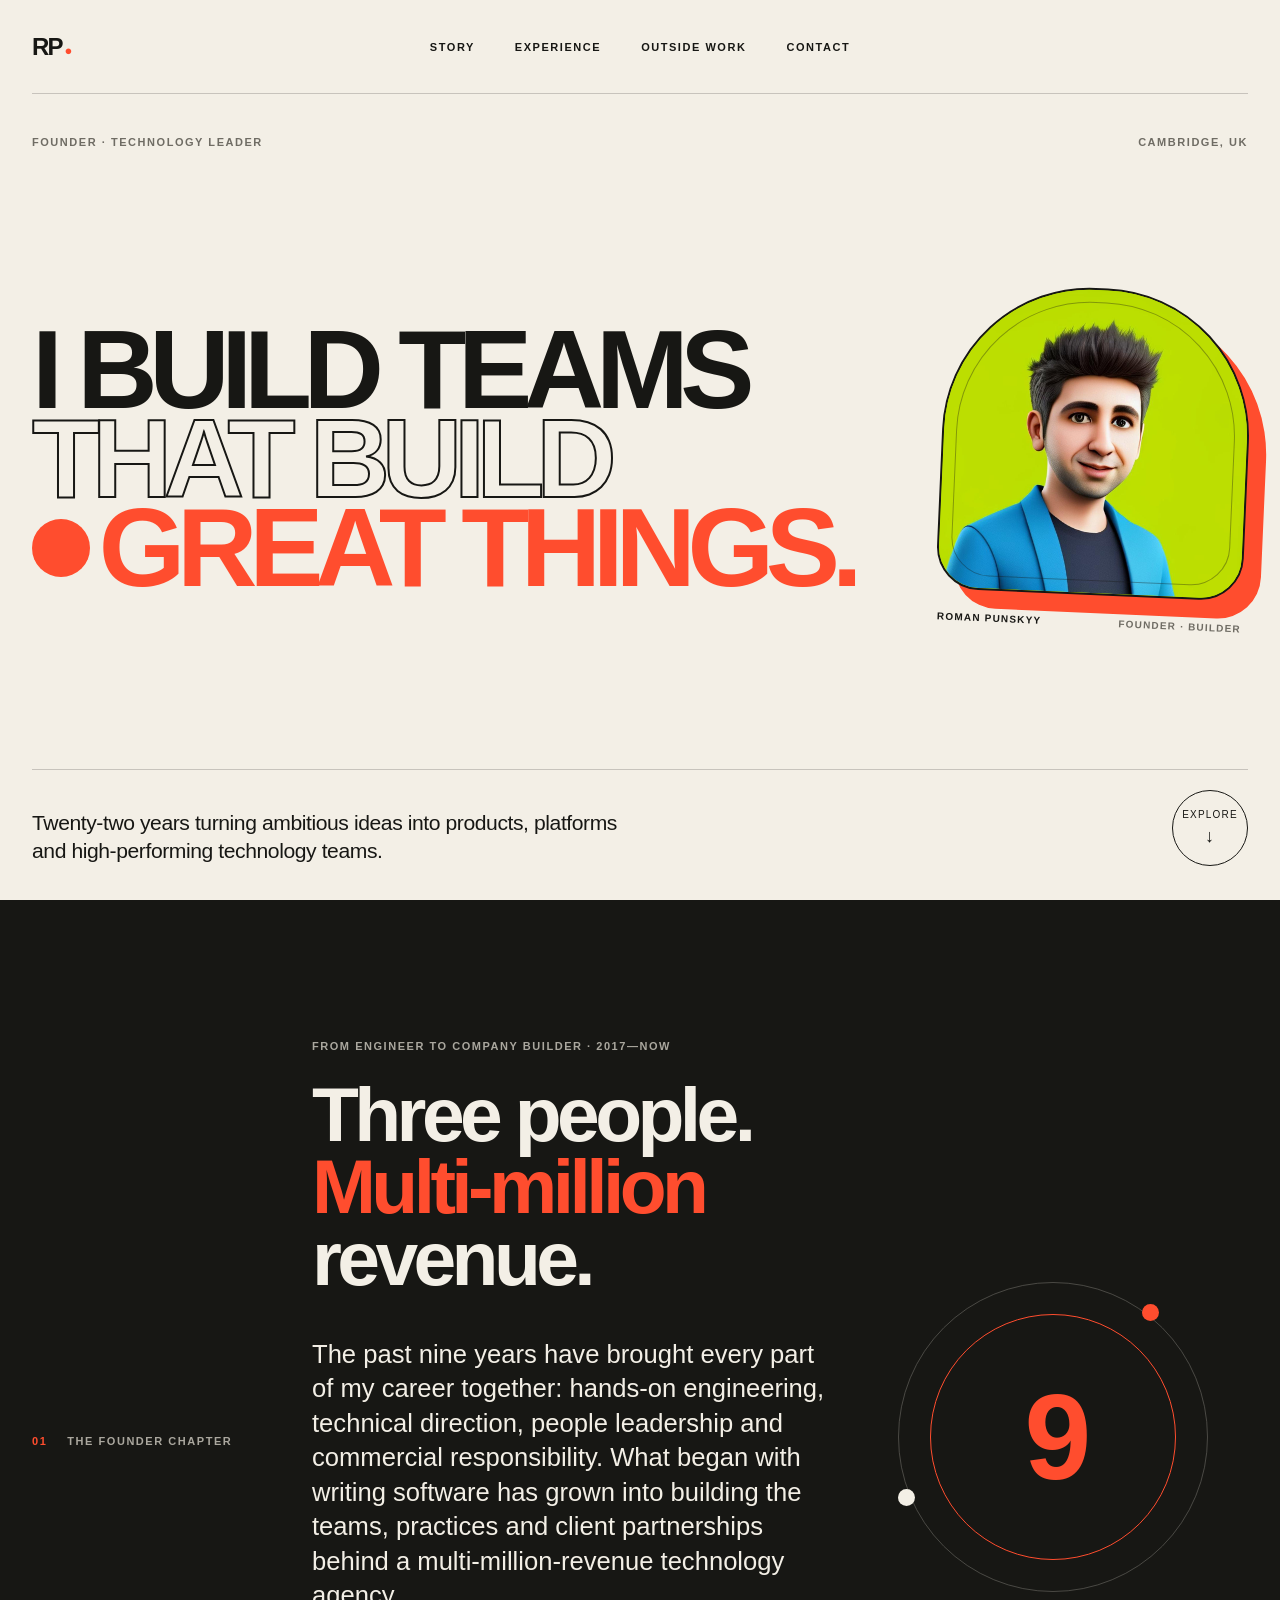
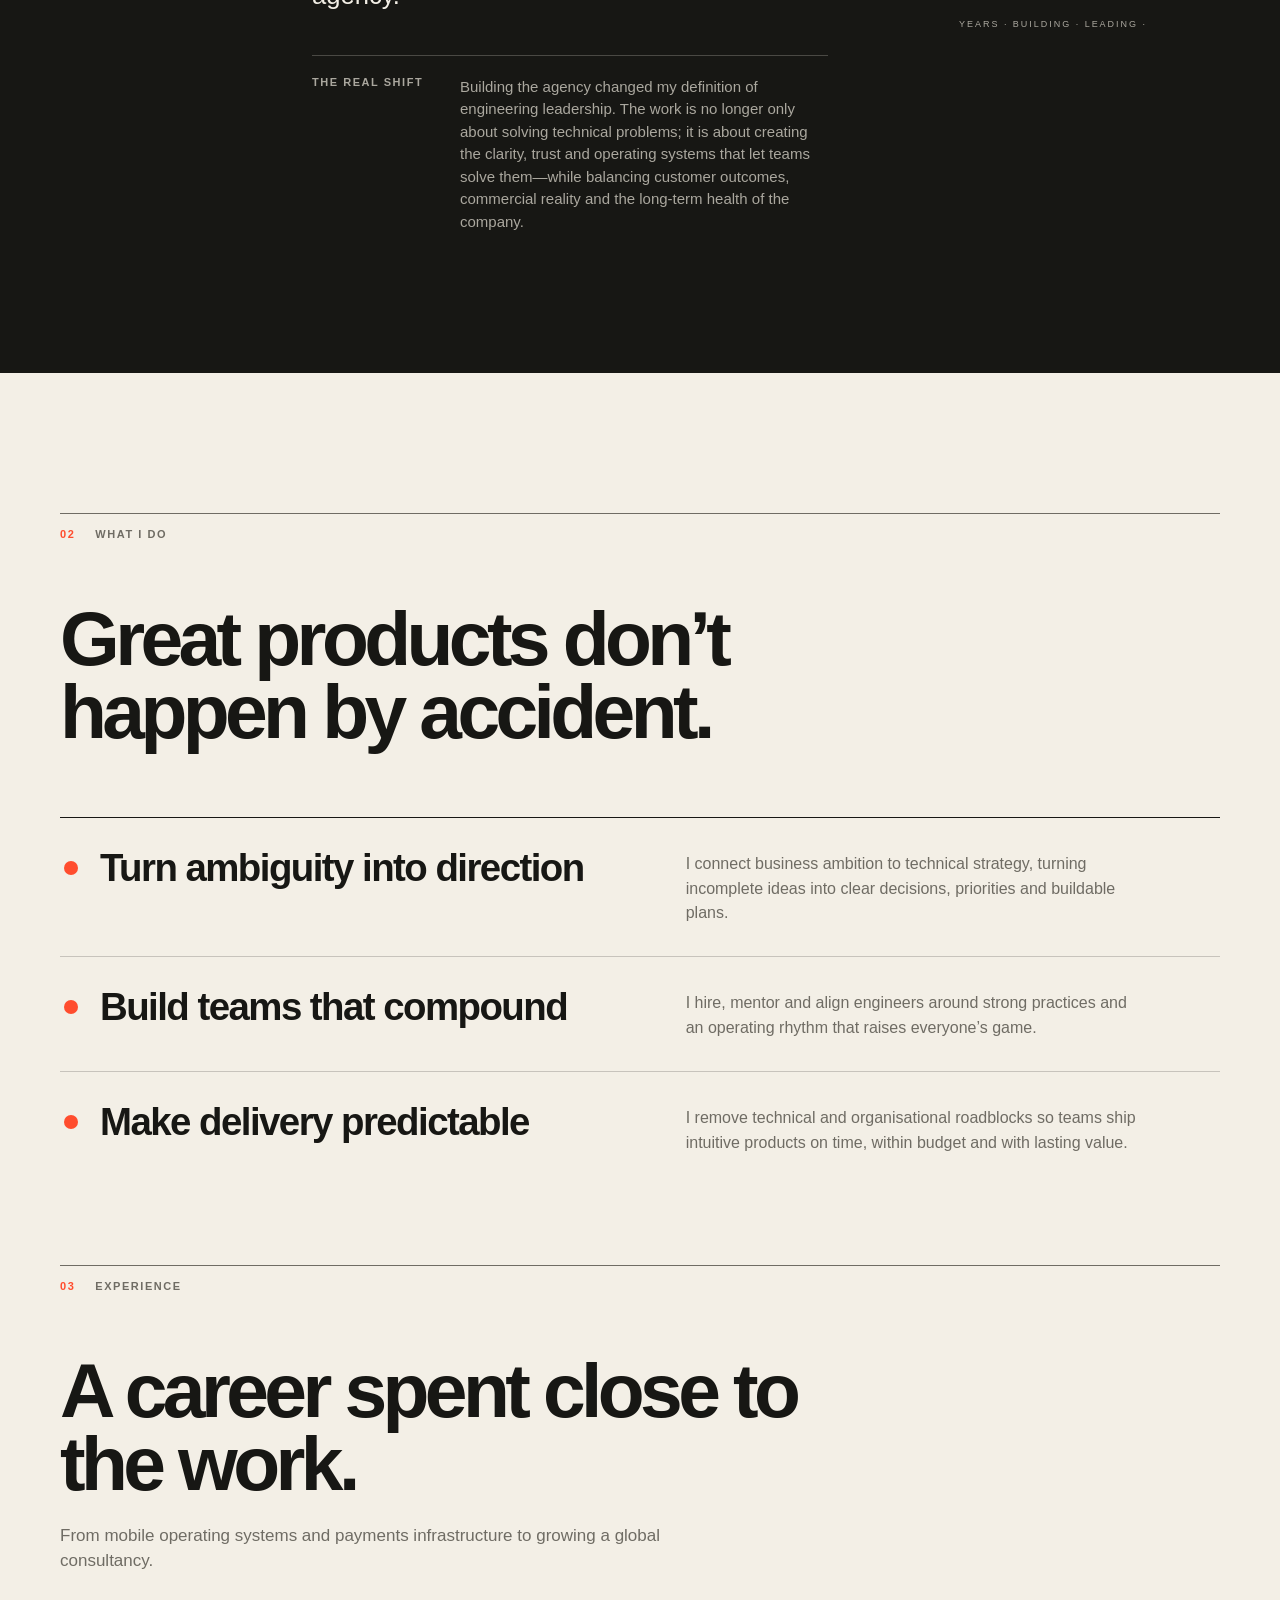
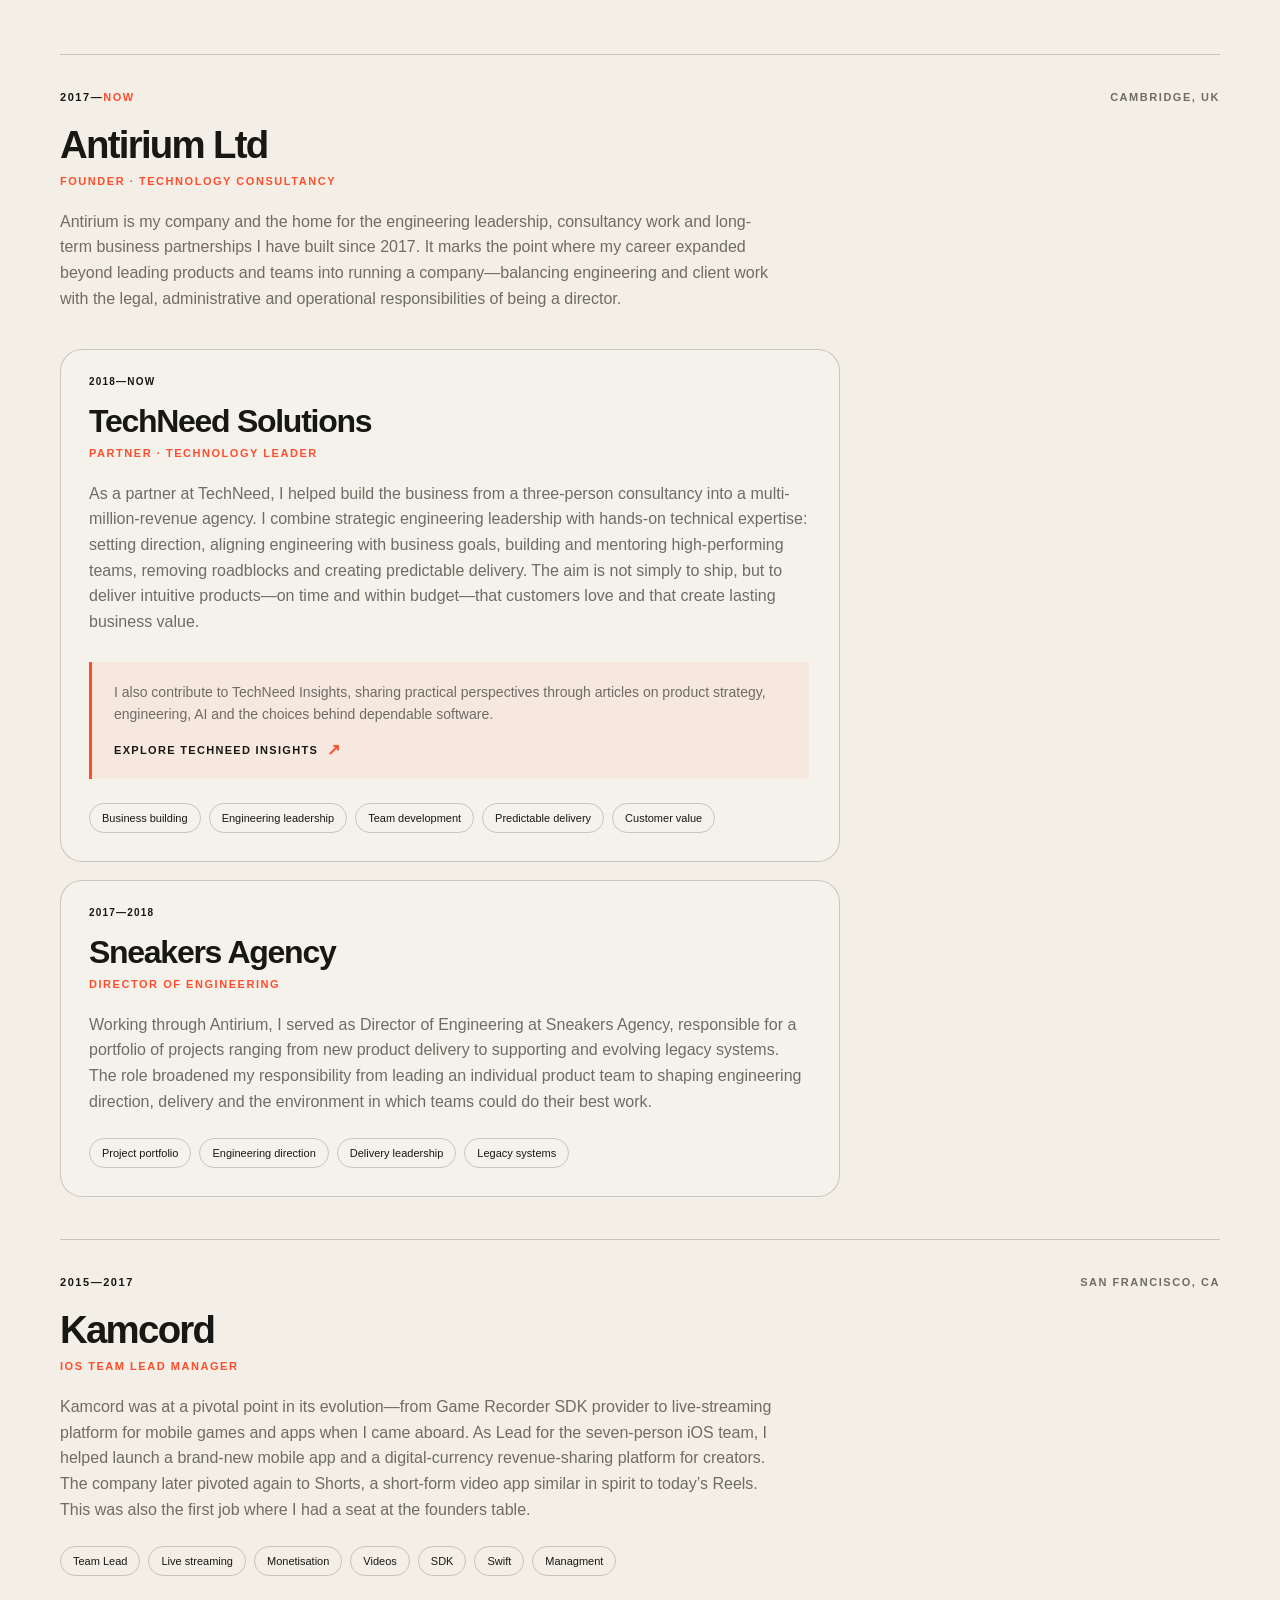
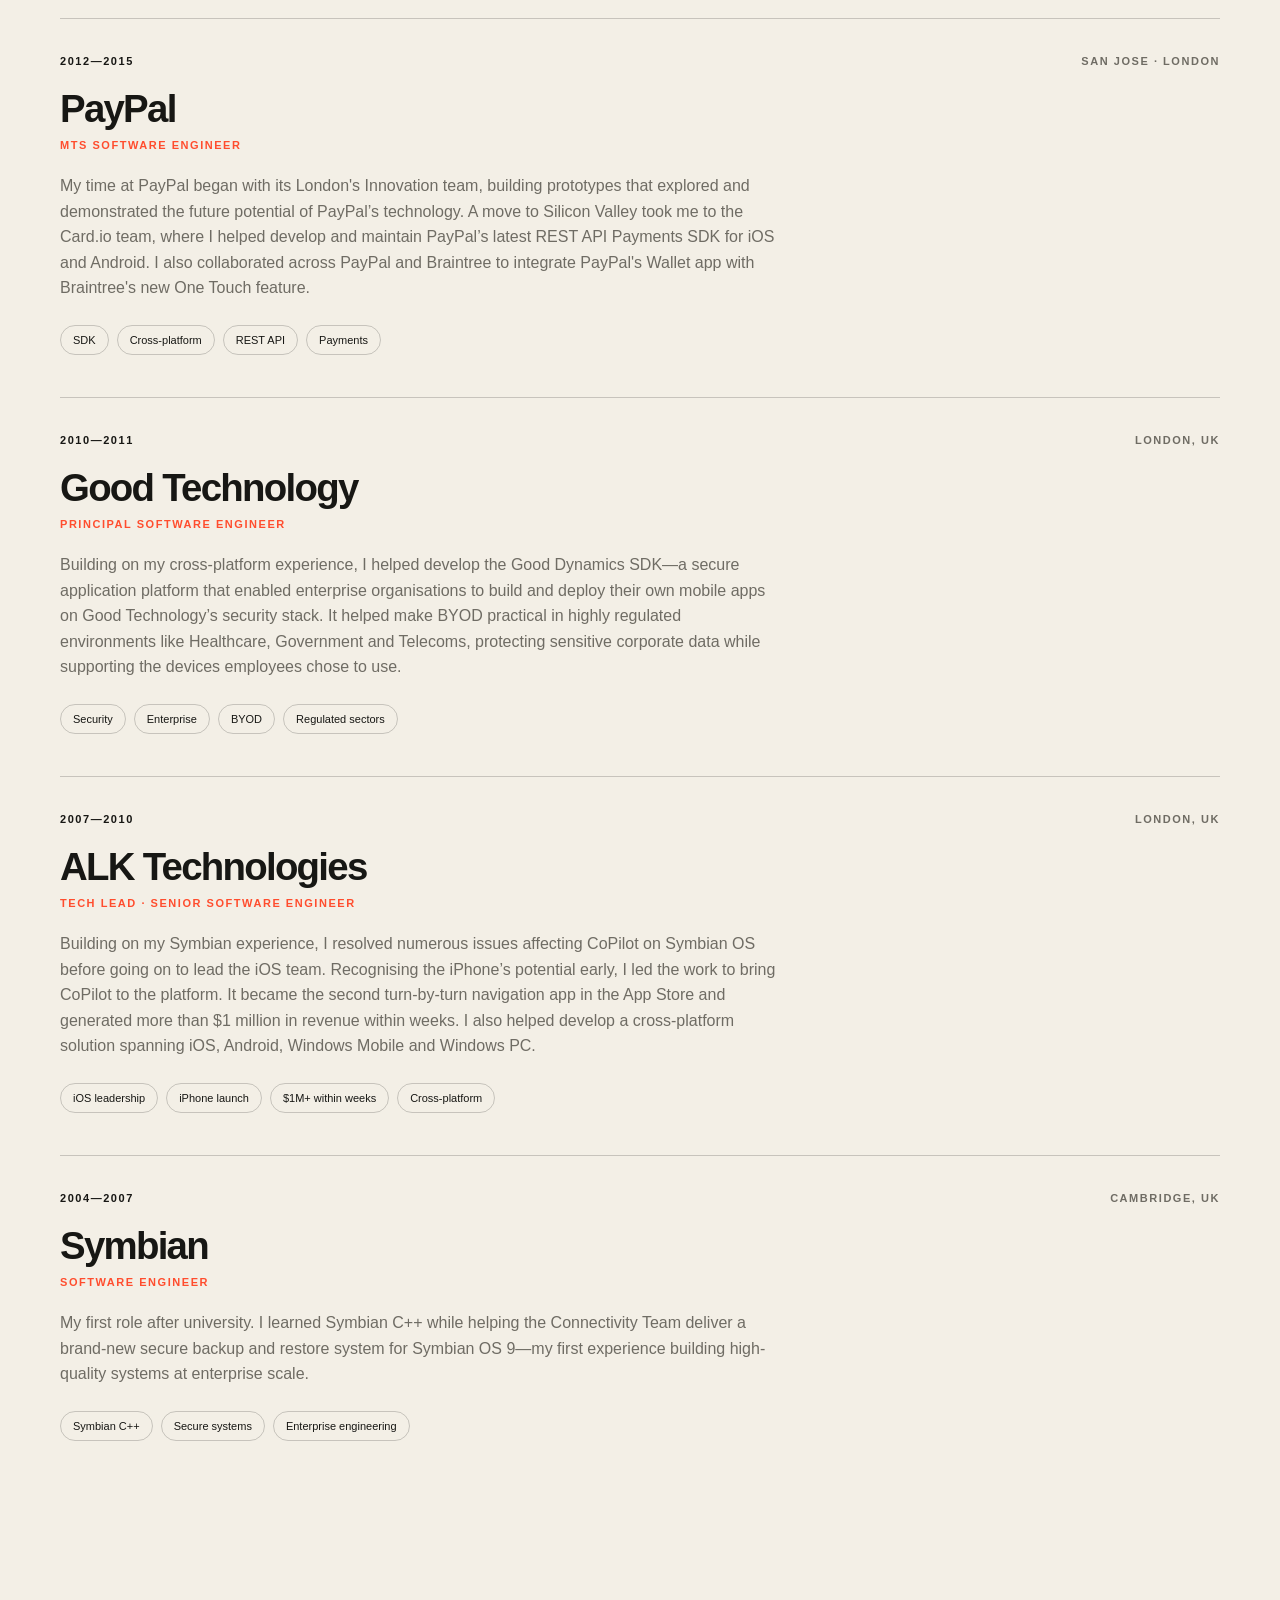
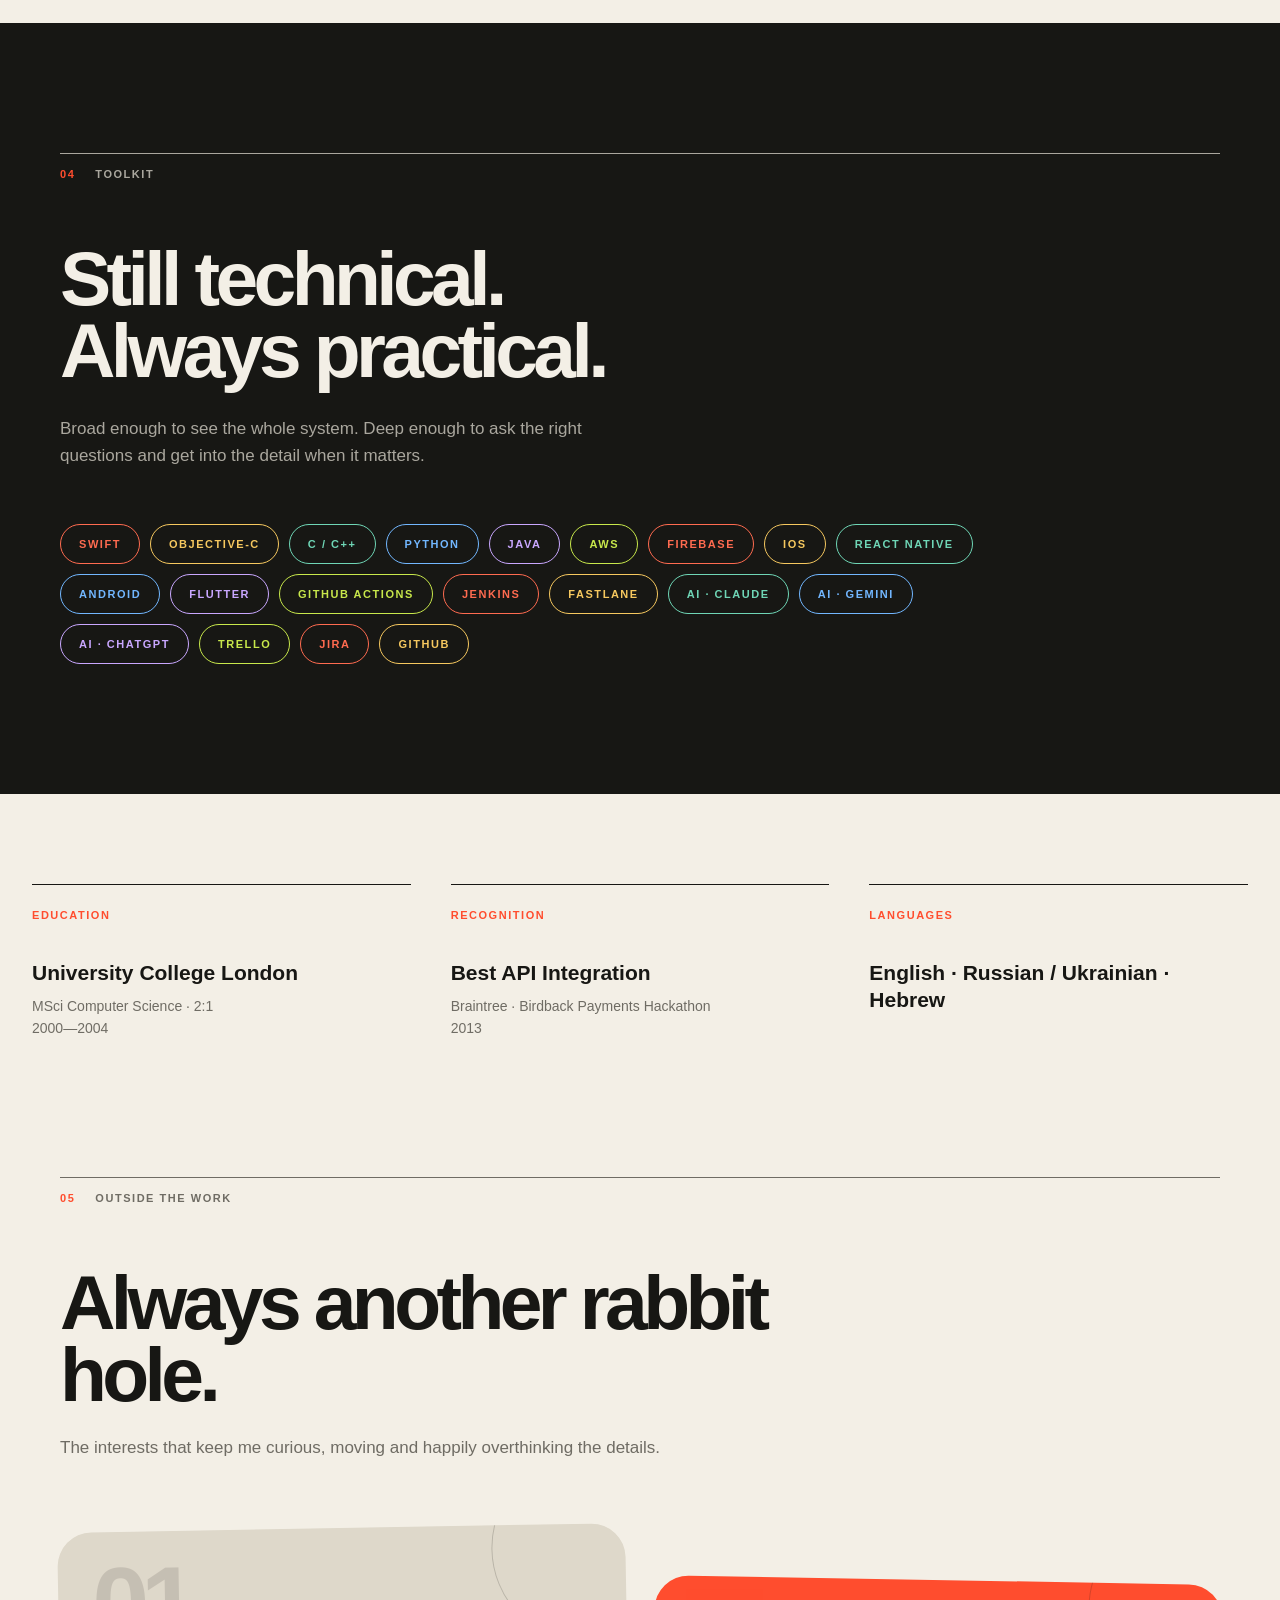
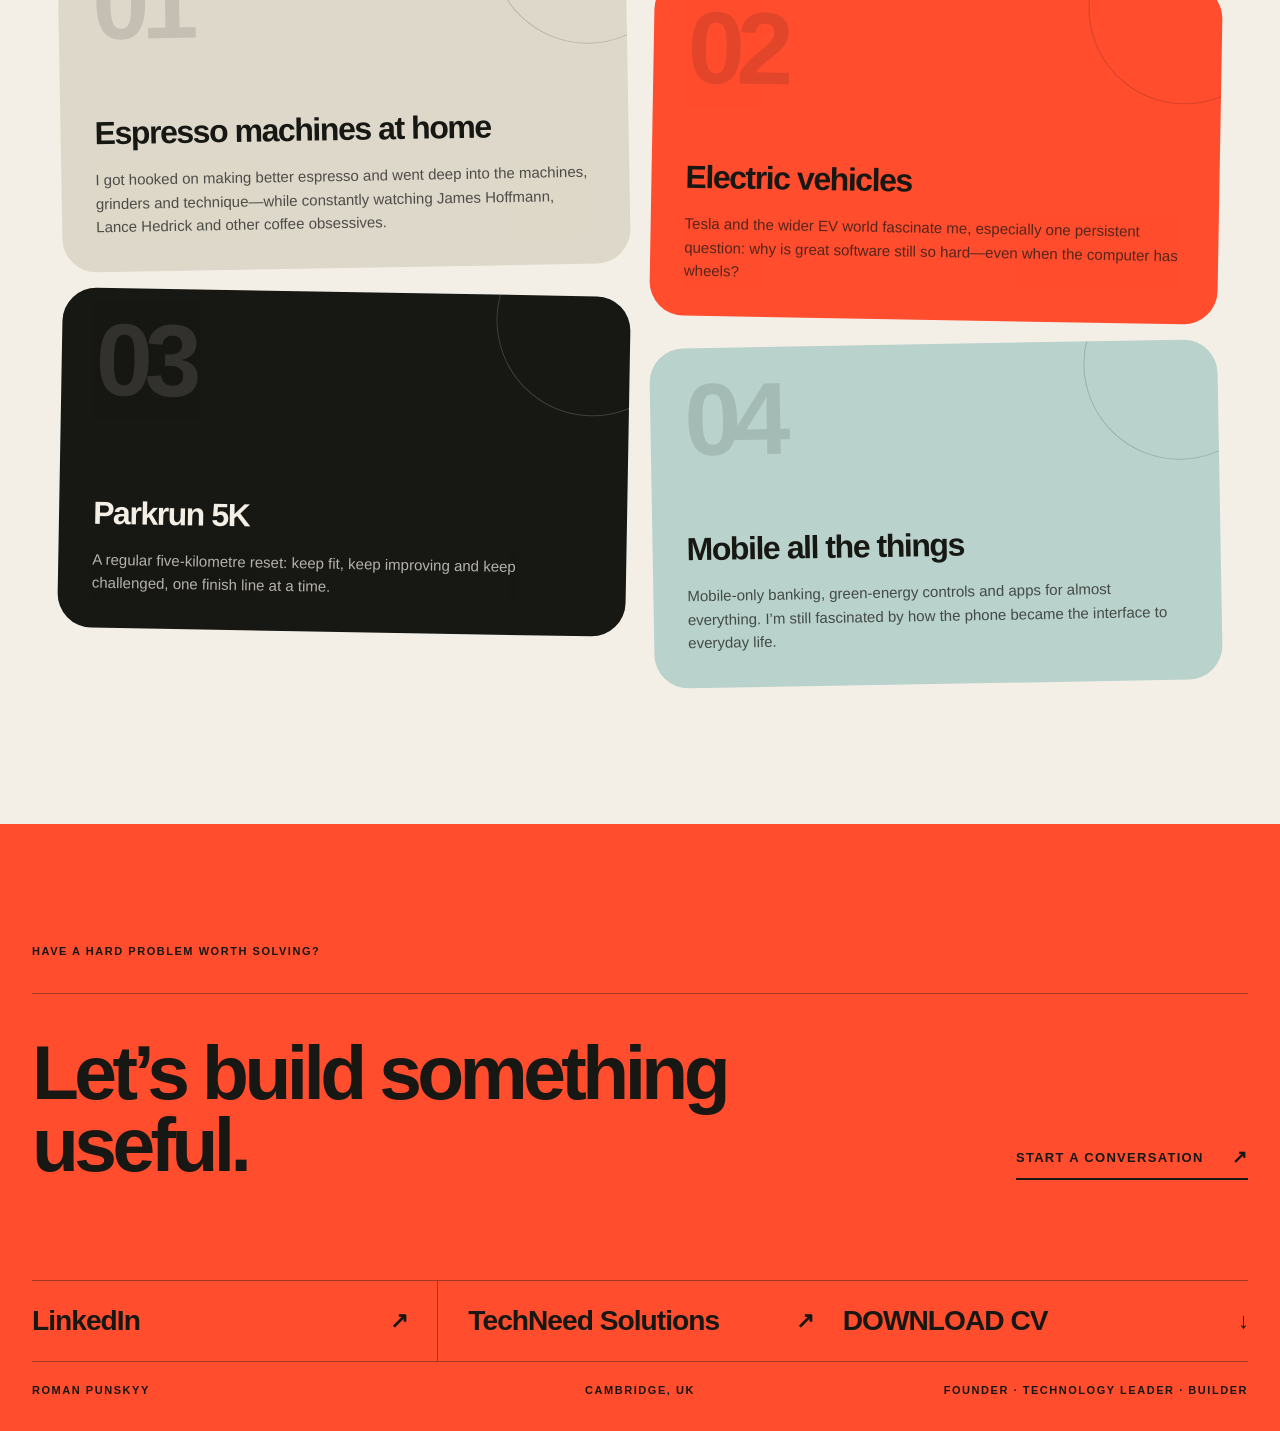
==== commit b5ebcdd6: "fix layout" ====
--- a/index.html
+++ b/index.html
@@ -1 +1 @@
-<!DOCTYPE html><html lang="en"><head><meta charSet="utf-8"/><meta name="viewport" content="width=device-width, initial-scale=1"/><link rel="preload" as="image" href="./assets/static/media/avatar-roman.0fljhv7qz-n_y.jpg"/><link rel="stylesheet" href="./assets/static/chunks/07uz41mo1dy9l.css" data-precedence="next"/><link rel="preload" as="script" fetchPriority="low" href="./assets/static/chunks/11qk_vpw_zwkf.js"/><script src="./assets/static/chunks/125l.7mq080dp.js" async=""></script><script src="./assets/static/chunks/10u3y4bw1ayzs.js" async=""></script><script src="./assets/static/chunks/turbopack-0rdji5afxehbo.js" async=""></script><script src="./assets/static/chunks/0fsi8lw5utejl.js" async=""></script><script src="./assets/static/chunks/0d3tkj33oycf2.js" async=""></script><script src="./assets/static/chunks/08~yow7fgskqi.js" async=""></script><meta name="theme-color" content="#f3efe6"/><title>Roman Punskyy — Founder &amp; Technology Leader</title><meta name="description" content="Founder, technology leader and builder with 22 years of experience creating products, platforms and high-performing teams."/><meta property="og:title" content="Roman Punskyy — Founder &amp; Technology Leader"/><meta property="og:description" content="Twenty-two years turning ambitious ideas into products, platforms and high-performing technology teams."/><meta property="og:image" content="https://romanpunskyy.github.io/og.png"/><meta property="og:type" content="website"/><meta name="twitter:card" content="summary_large_image"/><meta name="twitter:title" content="Roman Punskyy — Founder &amp; Technology Leader"/><meta name="twitter:description" content="Founder · Technology leader · Builder"/><meta name="twitter:image" content="https://romanpunskyy.github.io/og.png"/><script src="./assets/static/chunks/03~yq9q893hmn.js" noModule=""></script></head><body><div hidden=""><!--$--><!--/$--></div><main><header class="site-header shell"><a class="wordmark" href="#top" aria-label="Roman Punskyy, home">RP<span>●</span></a><nav aria-label="Main navigation"><a href="#story">Story</a><a href="#experience">Experience</a><a href="#hobbies">Outside work</a><a href="#contact">Contact</a></nav><button class="download-cv" type="button" title="Open the print dialog to save this CV as a PDF">Download CV<!-- --> <span aria-hidden="true">↓</span></button><button class="header-cta" type="button">Let’s talk<!-- --> <span aria-hidden="true">↗</span></button></header><section class="hero shell" id="top"><div class="hero-kicker"><span>Founder · Technology leader</span><span>Cambridge, UK</span></div><div class="hero-main"><h1>I build teams<span class="outline">that build</span><span class="accent-line"><i aria-hidden="true"></i> <!-- -->great things.</span></h1><figure class="hero-portrait"><div class="portrait-frame"><img alt="Illustrated portrait of Roman Punskyy" width="1024" height="1024" decoding="async" data-nimg="1" style="color:transparent" src="./assets/static/media/avatar-roman.0fljhv7qz-n_y.jpg"/></div><figcaption><span>Roman Punskyy</span><span>Founder · Builder</span></figcaption></figure></div><div class="hero-footer"><p>Twenty-two years turning ambitious ideas into products, platforms and high-performing technology teams.</p><a class="round-link" href="#story" aria-label="Explore my story"><span>Explore</span><b aria-hidden="true">↓</b></a></div></section><section class="founder" id="story"><div class="shell founder-grid"><div class="section-label light"><span>01</span><span>The founder chapter</span></div><div class="founder-copy"><p class="eyebrow">FROM ENGINEER TO COMPANY BUILDER · 2017—NOW</p><h2>Three people.<br/><em>Multi-million</em> <!-- -->revenue.</h2><p class="founder-lede">The past nine years have brought every part of my career together: hands-on engineering, technical direction, people leadership and commercial responsibility. What began with writing software has grown into building the teams, practices and client partnerships behind a multi-million-revenue technology agency.</p><div class="founder-note"><span>The real shift</span><p>Building the agency changed my definition of engineering leadership. The work is no longer only about solving technical problems; it is about creating the clarity, trust and operating systems that let teams solve them—while balancing customer outcomes, commercial reality and the long-term health of the company.</p></div></div><div class="orbit" aria-hidden="true"><span class="orbit-center">9</span><span class="orbit-copy">YEARS · BUILDING · LEADING ·</span></div></div></section><section class="capabilities shell" aria-labelledby="what-i-do"><div class="section-label"><span>02</span><span>What I do</span></div><div><h2 id="what-i-do">Great products don’t happen by accident.</h2><div class="capability-list"><article><div class="capability-heading"><span class="capability-dot" aria-hidden="true"></span><h3>Turn ambiguity into direction</h3></div><p>I connect business ambition to technical strategy, turning incomplete ideas into clear decisions, priorities and buildable plans.</p></article><article><div class="capability-heading"><span class="capability-dot" aria-hidden="true"></span><h3>Build teams that compound</h3></div><p>I hire, mentor and align engineers around strong practices and an operating rhythm that raises everyone’s game.</p></article><article><div class="capability-heading"><span class="capability-dot" aria-hidden="true"></span><h3>Make delivery predictable</h3></div><p>I remove technical and organisational roadblocks so teams ship intuitive products on time, within budget and with lasting value.</p></article></div></div></section><section class="experience shell" id="experience" aria-labelledby="experience-title"><div class="section-label"><span>03</span><span>Experience</span></div><div class="experience-content"><div class="section-heading"><h2 id="experience-title">A career spent close to the work.</h2><p>From mobile operating systems and payments infrastructure to growing a global consultancy.</p></div><div class="timeline"><article class="featured"><div class="job-meta"><span>2017—NOW</span><span>Cambridge, UK</span></div><div class="job-main"><h3>Antirium Ltd</h3><p class="role">Founder · Technology Consultancy</p><p class="summary">Antirium is my company and the home for the engineering leadership, consultancy work and long-term business partnerships I have built since 2017. It marks the point where my career expanded beyond leading products and teams into running a company—balancing engineering and client work with the legal, administrative and operational responsibilities of being a director.</p><div class="engagement-list" aria-label="Antirium engagements"><section class="engagement"><div class="engagement-meta"><span>2018—NOW</span></div><h4>TechNeed Solutions</h4><p class="role">Partner · Technology Leader</p><p class="summary">As a partner at TechNeed, I helped build the business from a three-person consultancy into a multi-million-revenue agency. I combine strategic engineering leadership with hands-on technical expertise: setting direction, aligning engineering with business goals, building and mentoring high-performing teams, removing roadblocks and creating predictable delivery. The aim is not simply to ship, but to deliver intuitive products—on time and within budget—that customers love and that create lasting business value.</p><div class="insights-note"><p>I also contribute to TechNeed Insights, sharing practical perspectives through articles on product strategy, engineering, AI and the choices behind dependable software.</p><a href="https://techneedsolutions.com/insights" target="_blank" rel="noreferrer">Explore TechNeed Insights<!-- --> <span aria-hidden="true">↗</span></a></div><ul aria-label="TechNeed Solutions focus areas"><li>Business building</li><li>Engineering leadership</li><li>Team development</li><li>Predictable delivery</li><li>Customer value</li></ul></section><section class="engagement"><div class="engagement-meta"><span>2017—2018</span></div><h4>Sneakers Agency</h4><p class="role">Director of Engineering</p><p class="summary">Working through Antirium, I served as Director of Engineering at Sneakers Agency, responsible for a portfolio of projects ranging from new product delivery to supporting and evolving legacy systems. The role broadened my responsibility from leading an individual product team to shaping engineering direction, delivery and the environment in which teams could do their best work.</p><ul aria-label="Sneakers Agency focus areas"><li>Project portfolio</li><li>Engineering direction</li><li>Delivery leadership</li><li>Legacy systems</li></ul></section></div></div></article><article class=""><div class="job-meta"><span>2015—2017</span><span>San Francisco, CA</span></div><div class="job-main"><h3>Kamcord</h3><p class="role">iOS Team Lead Manager</p><p class="summary">Kamcord was at a pivotal point in its evolution—from Game Recorder SDK provider to live-streaming platform for mobile games and apps when I came aboard. As Lead for the seven-person iOS team, I helped launch a brand-new mobile app and a digital-currency revenue-sharing platform for creators. The company later pivoted again to Shorts, a short-form video app similar in spirit to today’s Reels. This was also the first job where I had a seat at the founders table.</p><ul aria-label="Kamcord focus areas"><li>Team Lead</li><li>Live streaming</li><li>Monetisation</li><li>Videos</li><li>SDK</li><li>Swift</li><li>Managment</li></ul></div></article><article class=""><div class="job-meta"><span>2012—2015</span><span>San Jose · London</span></div><div class="job-main"><h3>PayPal</h3><p class="role">MTS Software Engineer</p><p class="summary">My time at PayPal began with its London&#x27;s Innovation team, building prototypes that explored and demonstrated the future potential of PayPal’s technology. A move to Silicon Valley took me to the Card.io team, where I helped develop and maintain PayPal’s latest REST API Payments SDK for iOS and Android. I also collaborated across PayPal and Braintree to integrate PayPal&#x27;s Wallet app with Braintree&#x27;s new One Touch feature.</p><ul aria-label="PayPal focus areas"><li>SDK</li><li>Cross-platform</li><li>REST API</li><li>Payments</li></ul></div></article><article class=""><div class="job-meta"><span>2010—2011</span><span>London, UK</span></div><div class="job-main"><h3>Good Technology</h3><p class="role">Principal Software Engineer</p><p class="summary">Building on my cross-platform experience, I helped develop the Good Dynamics SDK—a secure application platform that enabled enterprise organisations to build and deploy their own mobile apps on Good Technology’s security stack. It helped make BYOD practical in highly regulated environments like Healthcare, Government and Telecoms, protecting sensitive corporate data while supporting the devices employees chose to use.</p><ul aria-label="Good Technology focus areas"><li>Security</li><li>Enterprise</li><li>BYOD</li><li>Regulated sectors</li></ul></div></article><article class=""><div class="job-meta"><span>2007—2010</span><span>London, UK</span></div><div class="job-main"><h3>ALK Technologies</h3><p class="role">Tech Lead · Senior Software Engineer</p><p class="summary">Building on my Symbian experience, I resolved numerous issues affecting CoPilot on Symbian OS before going on to lead the iOS team. Recognising the iPhone’s potential early, I led the work to bring CoPilot to the platform. It became the second turn-by-turn navigation app in the App Store and generated more than $1 million in revenue within weeks. I also helped develop a cross-platform solution spanning iOS, Android, Windows Mobile and Windows PC.</p><ul aria-label="ALK Technologies focus areas"><li>iOS leadership</li><li>iPhone launch</li><li>$1M+ within weeks</li><li>Cross-platform</li></ul></div></article><article class=""><div class="job-meta"><span>2004—2007</span><span>Cambridge, UK</span></div><div class="job-main"><h3>Symbian</h3><p class="role">Software Engineer</p><p class="summary">My first role after university. I learned Symbian C++ while helping the Connectivity Team deliver a brand-new secure backup and restore system for Symbian OS 9—my first experience building high-quality systems at enterprise scale.</p><ul aria-label="Symbian focus areas"><li>Symbian C++</li><li>Secure systems</li><li>Enterprise engineering</li></ul></div></article></div></div></section><section class="toolkit"><div class="shell toolkit-grid"><div class="section-label light"><span>04</span><span>Toolkit</span></div><div><h2>Still technical.<br/>Always practical.</h2><p>Broad enough to see the whole system. Deep enough to ask the right questions and get into the detail when it matters.</p><ul class="stack-list" aria-label="Technical skills"><li>Swift</li><li>Objective-C</li><li>C / C++</li><li>Python</li><li>Java</li><li>AWS</li><li>Firebase</li><li>iOS</li><li>React Native</li><li>Android</li><li>Flutter</li><li>GitHub Actions</li><li>Jenkins</li><li>Fastlane</li><li>AI · Claude</li><li>AI · Gemini</li><li>AI · ChatGPT</li><li>Trello</li><li>Jira</li><li>GitHub</li></ul></div></div></section><section class="details shell"><div><span class="detail-label">Education</span><h3>University College London</h3><p>MSci Computer Science · 2:1</p><p>2000—2004</p></div><div><span class="detail-label">Recognition</span><h3>Best API Integration</h3><p>Braintree · Birdback Payments Hackathon</p><p>2013</p></div><div><span class="detail-label">Languages</span><h3>English · Russian / Ukrainian · Hebrew</h3></div></section><section class="hobbies shell" id="hobbies" aria-labelledby="hobbies-title"><div class="section-label"><span>05</span><span>Outside the work</span></div><div><div class="hobbies-heading"><h2 id="hobbies-title">Always another rabbit hole.</h2><p>The interests that keep me curious, moving and happily overthinking the details.</p></div><div class="hobbies-deck"><article class="hobby-card"><span class="hobby-number">01</span><div><h3>Espresso machines at home</h3><p>I got hooked on making better espresso and went deep into the machines, grinders and technique—while constantly watching James Hoffmann, Lance Hedrick and other coffee obsessives.</p></div></article><article class="hobby-card"><span class="hobby-number">02</span><div><h3>Electric vehicles</h3><p>Tesla and the wider EV world fascinate me, especially one persistent question: why is great software still so hard—even when the computer has wheels?</p></div></article><article class="hobby-card"><span class="hobby-number">03</span><div><h3>Parkrun 5K</h3><p>A regular five-kilometre reset: keep fit, keep improving and keep challenged, one finish line at a time.</p></div></article><article class="hobby-card"><span class="hobby-number">04</span><div><h3>Mobile all the things</h3><p>Mobile-only banking, green-energy controls and apps for almost everything. I’m still fascinated by how the phone became the interface to everyday life.</p></div></article></div></div></section><footer id="contact"><div class="shell footer-inner"><p class="eyebrow">HAVE A HARD PROBLEM WORTH SOLVING?</p><div class="footer-contact"><h2>Let’s build something useful.</h2><button class="footer-cta" type="button">Start a conversation<!-- --> <span aria-hidden="true">↗</span></button></div><div class="footer-links" aria-label="Professional links"><a href="https://www.linkedin.com/in/rpunskyy/" target="_blank" rel="noreferrer"><span>LinkedIn</span><b aria-hidden="true">↗</b></a><a href="https://techneedsolutions.com/" target="_blank" rel="noreferrer"><span>TechNeed Solutions</span><b aria-hidden="true">↗</b></a></div><div class="footer-bottom"><span>Roman Punskyy</span><span>Cambridge, UK</span><span>Founder · Technology Leader · Builder</span></div></div></footer></main><!--$--><!--/$--><script src="./assets/static/chunks/11qk_vpw_zwkf.js" id="_R_" async=""></script><script>(self.__next_f=self.__next_f||[]).push([0])</script><script>self.__next_f.push([1,"1:\"$Sreact.fragment\"\n2:I[39756,[\"./assets/static/chunks/0fsi8lw5utejl.js\",\"./assets/static/chunks/0d3tkj33oycf2.js\"],\"default\"]\n3:I[37457,[\"./assets/static/chunks/0fsi8lw5utejl.js\",\"./assets/static/chunks/0d3tkj33oycf2.js\"],\"default\"]\n4:I[68769,[\"./assets/static/chunks/0fsi8lw5utejl.js\",\"./assets/static/chunks/0d3tkj33oycf2.js\",\"./assets/static/chunks/08~yow7fgskqi.js\"],\"PrintResumeButton\"]\n5:I[71451,[\"./assets/static/chunks/0fsi8lw5utejl.js\",\"./assets/static/chunks/0d3tkj33oycf2.js\",\"./assets/static/chunks/08~yow7fgskqi.js\"],\"ContactButton\"]\n6:I[5500,[\"./assets/static/chunks/0fsi8lw5utejl.js\",\"./assets/static/chunks/0d3tkj33oycf2.js\",\"./assets/static/chunks/08~yow7fgskqi.js\"],\"Image\"]\n13:I[68027,[\"./assets/static/chunks/0fsi8lw5utejl.js\",\"./assets/static/chunks/0d3tkj33oycf2.js\"],\"default\",1]\n:HL[\"./assets/static/chunks/07uz41mo1dy9l.css\",\"style\"]\n"])</script><script>self.__next_f.push([1,"0:{\"P\":null,\"c\":[\"\",\"\"],\"q\":\"\",\"i\":false,\"f\":[[[\"\",{\"children\":[\"__PAGE__\",{}]},\"$undefined\",\"$undefined\",16],[[\"$\",\"$1\",\"c\",{\"children\":[[[\"$\",\"link\",\"0\",{\"rel\":\"stylesheet\",\"href\":\"./assets/static/chunks/07uz41mo1dy9l.css\",\"precedence\":\"next\",\"crossOrigin\":\"$undefined\",\"nonce\":\"$undefined\"}],[\"$\",\"script\",\"script-0\",{\"src\":\"./assets/static/chunks/0fsi8lw5utejl.js\",\"async\":true,\"nonce\":\"$undefined\"}],[\"$\",\"script\",\"script-1\",{\"src\":\"./assets/static/chunks/0d3tkj33oycf2.js\",\"async\":true,\"nonce\":\"$undefined\"}]],[\"$\",\"html\",null,{\"lang\":\"en\",\"children\":[\"$\",\"body\",null,{\"children\":[\"$\",\"$L2\",null,{\"parallelRouterKey\":\"children\",\"error\":\"$undefined\",\"errorStyles\":\"$undefined\",\"errorScripts\":\"$undefined\",\"template\":[\"$\",\"$L3\",null,{}],\"templateStyles\":\"$undefined\",\"templateScripts\":\"$undefined\",\"notFound\":[[[\"$\",\"title\",null,{\"children\":\"404: This page could not be found.\"}],[\"$\",\"div\",null,{\"style\":{\"fontFamily\":\"system-ui,\\\"Segoe UI\\\",Roboto,Helvetica,Arial,sans-serif,\\\"Apple Color Emoji\\\",\\\"Segoe UI Emoji\\\"\",\"height\":\"100vh\",\"textAlign\":\"center\",\"display\":\"flex\",\"flexDirection\":\"column\",\"alignItems\":\"center\",\"justifyContent\":\"center\"},\"children\":[\"$\",\"div\",null,{\"children\":[[\"$\",\"style\",null,{\"dangerouslySetInnerHTML\":{\"__html\":\"body{color:#000;background:#fff;margin:0}.next-error-h1{border-right:1px solid rgba(0,0,0,.3)}@media (prefers-color-scheme:dark){body{color:#fff;background:#000}.next-error-h1{border-right:1px solid rgba(255,255,255,.3)}}\"}}],[\"$\",\"h1\",null,{\"className\":\"next-error-h1\",\"style\":{\"display\":\"inline-block\",\"margin\":\"0 20px 0 0\",\"padding\":\"0 23px 0 0\",\"fontSize\":24,\"fontWeight\":500,\"verticalAlign\":\"top\",\"lineHeight\":\"49px\"},\"children\":404}],[\"$\",\"div\",null,{\"style\":{\"display\":\"inline-block\"},\"children\":[\"$\",\"h2\",null,{\"style\":{\"fontSize\":14,\"fontWeight\":400,\"lineHeight\":\"49px\",\"margin\":0},\"children\":\"This page could not be found.\"}]}]]}]}]],[]],\"forbidden\":\"$undefined\",\"unauthorized\":\"$undefined\"}]}]}]]}],{\"children\":[[\"$\",\"$1\",\"c\",{\"children\":[[\"$\",\"main\",null,{\"children\":[[\"$\",\"header\",null,{\"className\":\"site-header shell\",\"children\":[[\"$\",\"a\",null,{\"className\":\"wordmark\",\"href\":\"#top\",\"aria-label\":\"Roman Punskyy, home\",\"children\":[\"RP\",[\"$\",\"span\",null,{\"children\":\"●\"}]]}],[\"$\",\"nav\",null,{\"aria-label\":\"Main navigation\",\"children\":[[\"$\",\"a\",\"#story\",{\"href\":\"#story\",\"children\":\"Story\"}],[\"$\",\"a\",\"#experience\",{\"href\":\"#experience\",\"children\":\"Experience\"}],[\"$\",\"a\",\"#hobbies\",{\"href\":\"#hobbies\",\"children\":\"Outside work\"}],[\"$\",\"a\",\"#contact\",{\"href\":\"#contact\",\"children\":\"Contact\"}]]}],[\"$\",\"$L4\",null,{\"className\":\"download-cv\",\"children\":[\"Download CV\",\" \",[\"$\",\"span\",null,{\"aria-hidden\":\"true\",\"children\":\"↓\"}]]}],[\"$\",\"$L5\",null,{\"className\":\"header-cta\",\"children\":[\"Let’s talk\",\" \",[\"$\",\"span\",null,{\"aria-hidden\":\"true\",\"children\":\"↗\"}]]}]]}],[\"$\",\"section\",null,{\"className\":\"hero shell\",\"id\":\"top\",\"children\":[[\"$\",\"div\",null,{\"className\":\"hero-kicker\",\"children\":[[\"$\",\"span\",null,{\"children\":\"Founder · Technology leader\"}],[\"$\",\"span\",null,{\"children\":\"Cambridge, UK\"}]]}],[\"$\",\"div\",null,{\"className\":\"hero-main\",\"children\":[[\"$\",\"h1\",null,{\"children\":[\"I build teams\",[\"$\",\"span\",null,{\"className\":\"outline\",\"children\":\"that build\"}],[\"$\",\"span\",null,{\"className\":\"accent-line\",\"children\":[[\"$\",\"i\",null,{\"aria-hidden\":\"true\"}],\" \",\"great things.\"]}]]}],[\"$\",\"figure\",null,{\"className\":\"hero-portrait\",\"children\":[[\"$\",\"div\",null,{\"className\":\"portrait-frame\",\"children\":[\"$\",\"$L6\",null,{\"src\":{\"src\":\"./assets/static/media/avatar-roman.0fljhv7qz-n_y.jpg\",\"width\":1024,\"height\":1024,\"blurWidth\":8,\"blurHeight\":8,\"blurDataURL\":\"[data-uri]\"},\"alt\":\"Illustrated portrait of Roman Punskyy\",\"priority\":true}]}],\"$L7\"]}]]}],\"$L8\"]}],\"$L9\",\"$La\",\"$Lb\",\"$Lc\",\"$Ld\",\"$Le\",\"$Lf\"]}],[\"$L10\"],\"$L11\"]}],{},null,false,null]},null,false,null],\"$L12\",false]],\"m\":\"$undefined\",\"G\":[\"$13\",[\"$L14\"]],\"S\":true,\"h\":null,\"s\":\"$undefined\",\"l\":\"$undefined\",\"p\":\"$undefined\",\"d\":\"$undefined\",\"b\":\"-AX2nQefn1Hh5JZhCkGnX\"}\n"])</script><script>self.__next_f.push([1,"1b:I[97367,[\"./assets/static/chunks/0fsi8lw5utejl.js\",\"./assets/static/chunks/0d3tkj33oycf2.js\"],\"OutletBoundary\"]\n1c:\"$Sreact.suspense\"\n1e:I[97367,[\"./assets/static/chunks/0fsi8lw5utejl.js\",\"./assets/static/chunks/0d3tkj33oycf2.js\"],\"ViewportBoundary\"]\n20:I[97367,[\"./assets/static/chunks/0fsi8lw5utejl.js\",\"./assets/static/chunks/0d3tkj33oycf2.js\"],\"MetadataBoundary\"]\n7:[\"$\",\"figcaption\",null,{\"children\":[[\"$\",\"span\",null,{\"children\":\"Roman Punskyy\"}],[\"$\",\"span\",null,{\"children\":\"Founder · Builder\"}]]}]\n8:[\"$\",\"div\",null,{\"className\":\"hero-footer\",\"children\":[[\"$\",\"p\",null,{\"children\":\"Twenty-two years turning ambitious ideas into products, platforms and high-performing technology teams.\"}],[\"$\",\"a\",null,{\"className\":\"round-link\",\"href\":\"#story\",\"aria-label\":\"Explore my story\",\"children\":[[\"$\",\"span\",null,{\"children\":\"Explore\"}],[\"$\",\"b\",null,{\"aria-hidden\":\"true\",\"children\":\"↓\"}]]}]]}]\n"])</script><script>self.__next_f.push([1,"9:[\"$\",\"section\",null,{\"className\":\"founder\",\"id\":\"story\",\"children\":[\"$\",\"div\",null,{\"className\":\"shell founder-grid\",\"children\":[[\"$\",\"div\",null,{\"className\":\"section-label light\",\"children\":[[\"$\",\"span\",null,{\"children\":\"01\"}],[\"$\",\"span\",null,{\"children\":\"The founder chapter\"}]]}],[\"$\",\"div\",null,{\"className\":\"founder-copy\",\"children\":[[\"$\",\"p\",null,{\"className\":\"eyebrow\",\"children\":\"FROM ENGINEER TO COMPANY BUILDER · 2017—NOW\"}],[\"$\",\"h2\",null,{\"children\":[\"Three people.\",[\"$\",\"br\",null,{}],[\"$\",\"em\",null,{\"children\":\"Multi-million\"}],\" \",\"revenue.\"]}],[\"$\",\"p\",null,{\"className\":\"founder-lede\",\"children\":\"The past nine years have brought every part of my career together: hands-on engineering, technical direction, people leadership and commercial responsibility. What began with writing software has grown into building the teams, practices and client partnerships behind a multi-million-revenue technology agency.\"}],[\"$\",\"div\",null,{\"className\":\"founder-note\",\"children\":[[\"$\",\"span\",null,{\"children\":\"The real shift\"}],[\"$\",\"p\",null,{\"children\":\"Building the agency changed my definition of engineering leadership. The work is no longer only about solving technical problems; it is about creating the clarity, trust and operating systems that let teams solve them—while balancing customer outcomes, commercial reality and the long-term health of the company.\"}]]}]]}],[\"$\",\"div\",null,{\"className\":\"orbit\",\"aria-hidden\":\"true\",\"children\":[[\"$\",\"span\",null,{\"className\":\"orbit-center\",\"children\":\"9\"}],[\"$\",\"span\",null,{\"className\":\"orbit-copy\",\"children\":\"YEARS · BUILDING · LEADING ·\"}]]}]]}]}]\n"])</script><script>self.__next_f.push([1,"a:[\"$\",\"section\",null,{\"className\":\"capabilities shell\",\"aria-labelledby\":\"what-i-do\",\"children\":[[\"$\",\"div\",null,{\"className\":\"section-label\",\"children\":[[\"$\",\"span\",null,{\"children\":\"02\"}],[\"$\",\"span\",null,{\"children\":\"What I do\"}]]}],[\"$\",\"div\",null,{\"children\":[[\"$\",\"h2\",null,{\"id\":\"what-i-do\",\"children\":\"Great products don’t happen by accident.\"}],[\"$\",\"div\",null,{\"className\":\"capability-list\",\"children\":[[\"$\",\"article\",\"direction\",{\"children\":[[\"$\",\"div\",null,{\"className\":\"capability-heading\",\"children\":[[\"$\",\"span\",null,{\"className\":\"capability-dot\",\"aria-hidden\":\"true\"}],[\"$\",\"h3\",null,{\"children\":\"Turn ambiguity into direction\"}]]}],[\"$\",\"p\",null,{\"children\":\"I connect business ambition to technical strategy, turning incomplete ideas into clear decisions, priorities and buildable plans.\"}]]}],[\"$\",\"article\",\"teams\",{\"children\":[[\"$\",\"div\",null,{\"className\":\"capability-heading\",\"children\":[[\"$\",\"span\",null,{\"className\":\"capability-dot\",\"aria-hidden\":\"true\"}],[\"$\",\"h3\",null,{\"children\":\"Build teams that compound\"}]]}],[\"$\",\"p\",null,{\"children\":\"I hire, mentor and align engineers around strong practices and an operating rhythm that raises everyone’s game.\"}]]}],[\"$\",\"article\",\"delivery\",{\"children\":[[\"$\",\"div\",null,{\"className\":\"capability-heading\",\"children\":[[\"$\",\"span\",null,{\"className\":\"capability-dot\",\"aria-hidden\":\"true\"}],[\"$\",\"h3\",null,{\"children\":\"Make delivery predictable\"}]]}],[\"$\",\"p\",null,{\"children\":\"I remove technical and organisational roadblocks so teams ship intuitive products on time, within budget and with lasting value.\"}]]}]]}]]}]]}]\n"])</script><script>self.__next_f.push([1,"b:[\"$\",\"section\",null,{\"className\":\"experience shell\",\"id\":\"experience\",\"aria-labelledby\":\"experience-title\",\"children\":[[\"$\",\"div\",null,{\"className\":\"section-label\",\"children\":[[\"$\",\"span\",null,{\"children\":\"03\"}],[\"$\",\"span\",null,{\"children\":\"Experience\"}]]}],[\"$\",\"div\",null,{\"className\":\"experience-content\",\"children\":[[\"$\",\"div\",null,{\"className\":\"section-heading\",\"children\":[[\"$\",\"h2\",null,{\"id\":\"experience-title\",\"children\":\"A career spent close to the work.\"}],[\"$\",\"p\",null,{\"children\":\"From mobile operating systems and payments infrastructure to growing a global consultancy.\"}]]}],[\"$\",\"div\",null,{\"className\":\"timeline\",\"children\":[[\"$\",\"article\",\"Antirium Ltd\",{\"className\":\"featured\",\"children\":[[\"$\",\"div\",null,{\"className\":\"job-meta\",\"children\":[[\"$\",\"span\",null,{\"children\":\"2017—NOW\"}],[\"$\",\"span\",null,{\"children\":\"Cambridge, UK\"}]]}],[\"$\",\"div\",null,{\"className\":\"job-main\",\"children\":[[\"$\",\"h3\",null,{\"children\":\"Antirium Ltd\"}],[\"$\",\"p\",null,{\"className\":\"role\",\"children\":\"Founder · Technology Consultancy\"}],[\"$\",\"p\",null,{\"className\":\"summary\",\"children\":\"Antirium is my company and the home for the engineering leadership, consultancy work and long-term business partnerships I have built since 2017. It marks the point where my career expanded beyond leading products and teams into running a company—balancing engineering and client work with the legal, administrative and operational responsibilities of being a director.\"}],[\"$\",\"div\",null,{\"className\":\"engagement-list\",\"aria-label\":\"Antirium engagements\",\"children\":[[\"$\",\"section\",\"TechNeed Solutions\",{\"className\":\"engagement\",\"children\":[[\"$\",\"div\",null,{\"className\":\"engagement-meta\",\"children\":[\"$\",\"span\",null,{\"children\":\"2018—NOW\"}]}],[\"$\",\"h4\",null,{\"children\":\"TechNeed Solutions\"}],[\"$\",\"p\",null,{\"className\":\"role\",\"children\":\"Partner · Technology Leader\"}],[\"$\",\"p\",null,{\"className\":\"summary\",\"children\":\"As a partner at TechNeed, I helped build the business from a three-person consultancy into a multi-million-revenue agency. I combine strategic engineering leadership with hands-on technical expertise: setting direction, aligning engineering with business goals, building and mentoring high-performing teams, removing roadblocks and creating predictable delivery. The aim is not simply to ship, but to deliver intuitive products—on time and within budget—that customers love and that create lasting business value.\"}],[\"$\",\"div\",null,{\"className\":\"insights-note\",\"children\":[[\"$\",\"p\",null,{\"children\":\"I also contribute to TechNeed Insights, sharing practical perspectives through articles on product strategy, engineering, AI and the choices behind dependable software.\"}],[\"$\",\"a\",null,{\"href\":\"https://techneedsolutions.com/insights\",\"target\":\"_blank\",\"rel\":\"noreferrer\",\"children\":[\"Explore TechNeed Insights\",\" \",[\"$\",\"span\",null,{\"aria-hidden\":\"true\",\"children\":\"↗\"}]]}]]}],[\"$\",\"ul\",null,{\"aria-label\":\"TechNeed Solutions focus areas\",\"children\":[[\"$\",\"li\",\"Business building\",{\"children\":\"Business building\"}],[\"$\",\"li\",\"Engineering leadership\",{\"children\":\"Engineering leadership\"}],[\"$\",\"li\",\"Team development\",{\"children\":\"Team development\"}],[\"$\",\"li\",\"Predictable delivery\",{\"children\":\"Predictable delivery\"}],[\"$\",\"li\",\"Customer value\",{\"children\":\"Customer value\"}]]}]]}],[\"$\",\"section\",\"Sneakers Agency\",{\"className\":\"engagement\",\"children\":[[\"$\",\"div\",null,{\"className\":\"engagement-meta\",\"children\":[\"$\",\"span\",null,{\"children\":\"2017—2018\"}]}],[\"$\",\"h4\",null,{\"children\":\"Sneakers Agency\"}],[\"$\",\"p\",null,{\"className\":\"role\",\"children\":\"Director of Engineering\"}],[\"$\",\"p\",null,{\"className\":\"summary\",\"children\":\"Working through Antirium, I served as Director of Engineering at Sneakers Agency, responsible for a portfolio of projects ranging from new product delivery to supporting and evolving legacy systems. The role broadened my responsibility from leading an individual product team to shaping engineering direction, delivery and the environment in which teams could do their best work.\"}],\"$undefined\",\"$L15\"]}]]}]]}]]}],\"$L16\",\"$L17\",\"$L18\",\"$L19\",\"$L1a\"]}]]}]]}]\n"])</script><script>self.__next_f.push([1,"c:[\"$\",\"section\",null,{\"className\":\"toolkit\",\"children\":[\"$\",\"div\",null,{\"className\":\"shell toolkit-grid\",\"children\":[[\"$\",\"div\",null,{\"className\":\"section-label light\",\"children\":[[\"$\",\"span\",null,{\"children\":\"04\"}],[\"$\",\"span\",null,{\"children\":\"Toolkit\"}]]}],[\"$\",\"div\",null,{\"children\":[[\"$\",\"h2\",null,{\"children\":[\"Still technical.\",[\"$\",\"br\",null,{}],\"Always practical.\"]}],[\"$\",\"p\",null,{\"children\":\"Broad enough to see the whole system. Deep enough to ask the right questions and get into the detail when it matters.\"}],[\"$\",\"ul\",null,{\"className\":\"stack-list\",\"aria-label\":\"Technical skills\",\"children\":[[\"$\",\"li\",\"Swift\",{\"children\":\"Swift\"}],[\"$\",\"li\",\"Objective-C\",{\"children\":\"Objective-C\"}],[\"$\",\"li\",\"C / C++\",{\"children\":\"C / C++\"}],[\"$\",\"li\",\"Python\",{\"children\":\"Python\"}],[\"$\",\"li\",\"Java\",{\"children\":\"Java\"}],[\"$\",\"li\",\"AWS\",{\"children\":\"AWS\"}],[\"$\",\"li\",\"Firebase\",{\"children\":\"Firebase\"}],[\"$\",\"li\",\"iOS\",{\"children\":\"iOS\"}],[\"$\",\"li\",\"React Native\",{\"children\":\"React Native\"}],[\"$\",\"li\",\"Android\",{\"children\":\"Android\"}],[\"$\",\"li\",\"Flutter\",{\"children\":\"Flutter\"}],[\"$\",\"li\",\"GitHub Actions\",{\"children\":\"GitHub Actions\"}],[\"$\",\"li\",\"Jenkins\",{\"children\":\"Jenkins\"}],[\"$\",\"li\",\"Fastlane\",{\"children\":\"Fastlane\"}],[\"$\",\"li\",\"AI · Claude\",{\"children\":\"AI · Claude\"}],[\"$\",\"li\",\"AI · Gemini\",{\"children\":\"AI · Gemini\"}],[\"$\",\"li\",\"AI · ChatGPT\",{\"children\":\"AI · ChatGPT\"}],[\"$\",\"li\",\"Trello\",{\"children\":\"Trello\"}],[\"$\",\"li\",\"Jira\",{\"children\":\"Jira\"}],[\"$\",\"li\",\"GitHub\",{\"children\":\"GitHub\"}]]}]]}]]}]}]\n"])</script><script>self.__next_f.push([1,"d:[\"$\",\"section\",null,{\"className\":\"details shell\",\"children\":[[\"$\",\"div\",\"Education\",{\"children\":[[\"$\",\"span\",null,{\"className\":\"detail-label\",\"children\":\"Education\"}],[\"$\",\"h3\",null,{\"children\":\"University College London\"}],[[\"$\",\"p\",\"MSci Computer Science · 2:1\",{\"children\":\"MSci Computer Science · 2:1\"}],[\"$\",\"p\",\"2000—2004\",{\"children\":\"2000—2004\"}]]]}],[\"$\",\"div\",\"Recognition\",{\"children\":[[\"$\",\"span\",null,{\"className\":\"detail-label\",\"children\":\"Recognition\"}],[\"$\",\"h3\",null,{\"children\":\"Best API Integration\"}],[[\"$\",\"p\",\"Braintree · Birdback Payments Hackathon\",{\"children\":\"Braintree · Birdback Payments Hackathon\"}],[\"$\",\"p\",\"2013\",{\"children\":\"2013\"}]]]}],[\"$\",\"div\",\"Languages\",{\"children\":[[\"$\",\"span\",null,{\"className\":\"detail-label\",\"children\":\"Languages\"}],[\"$\",\"h3\",null,{\"children\":\"English · Russian / Ukrainian · Hebrew\"}],[]]}]]}]\n"])</script><script>self.__next_f.push([1,"e:[\"$\",\"section\",null,{\"className\":\"hobbies shell\",\"id\":\"hobbies\",\"aria-labelledby\":\"hobbies-title\",\"children\":[[\"$\",\"div\",null,{\"className\":\"section-label\",\"children\":[[\"$\",\"span\",null,{\"children\":\"05\"}],[\"$\",\"span\",null,{\"children\":\"Outside the work\"}]]}],[\"$\",\"div\",null,{\"children\":[[\"$\",\"div\",null,{\"className\":\"hobbies-heading\",\"children\":[[\"$\",\"h2\",null,{\"id\":\"hobbies-title\",\"children\":\"Always another rabbit hole.\"}],[\"$\",\"p\",null,{\"children\":\"The interests that keep me curious, moving and happily overthinking the details.\"}]]}],[\"$\",\"div\",null,{\"className\":\"hobbies-deck\",\"children\":[[\"$\",\"article\",\"01\",{\"className\":\"hobby-card\",\"children\":[[\"$\",\"span\",null,{\"className\":\"hobby-number\",\"children\":\"01\"}],[\"$\",\"div\",null,{\"children\":[[\"$\",\"h3\",null,{\"children\":\"Espresso machines at home\"}],[\"$\",\"p\",null,{\"children\":\"I got hooked on making better espresso and went deep into the machines, grinders and technique—while constantly watching James Hoffmann, Lance Hedrick and other coffee obsessives.\"}]]}]]}],[\"$\",\"article\",\"02\",{\"className\":\"hobby-card\",\"children\":[[\"$\",\"span\",null,{\"className\":\"hobby-number\",\"children\":\"02\"}],[\"$\",\"div\",null,{\"children\":[[\"$\",\"h3\",null,{\"children\":\"Electric vehicles\"}],[\"$\",\"p\",null,{\"children\":\"Tesla and the wider EV world fascinate me, especially one persistent question: why is great software still so hard—even when the computer has wheels?\"}]]}]]}],[\"$\",\"article\",\"03\",{\"className\":\"hobby-card\",\"children\":[[\"$\",\"span\",null,{\"className\":\"hobby-number\",\"children\":\"03\"}],[\"$\",\"div\",null,{\"children\":[[\"$\",\"h3\",null,{\"children\":\"Parkrun 5K\"}],[\"$\",\"p\",null,{\"children\":\"A regular five-kilometre reset: keep fit, keep improving and keep challenged, one finish line at a time.\"}]]}]]}],[\"$\",\"article\",\"04\",{\"className\":\"hobby-card\",\"children\":[[\"$\",\"span\",null,{\"className\":\"hobby-number\",\"children\":\"04\"}],[\"$\",\"div\",null,{\"children\":[[\"$\",\"h3\",null,{\"children\":\"Mobile all the things\"}],[\"$\",\"p\",null,{\"children\":\"Mobile-only banking, green-energy controls and apps for almost everything. I’m still fascinated by how the phone became the interface to everyday life.\"}]]}]]}]]}]]}]]}]\n"])</script><script>self.__next_f.push([1,"f:[\"$\",\"footer\",null,{\"id\":\"contact\",\"children\":[\"$\",\"div\",null,{\"className\":\"shell footer-inner\",\"children\":[[\"$\",\"p\",null,{\"className\":\"eyebrow\",\"children\":\"HAVE A HARD PROBLEM WORTH SOLVING?\"}],[\"$\",\"div\",null,{\"className\":\"footer-contact\",\"children\":[[\"$\",\"h2\",null,{\"children\":\"Let’s build something useful.\"}],[\"$\",\"$L5\",null,{\"className\":\"footer-cta\",\"children\":[\"Start a conversation\",\" \",[\"$\",\"span\",null,{\"aria-hidden\":\"true\",\"children\":\"↗\"}]]}]]}],[\"$\",\"div\",null,{\"className\":\"footer-links\",\"aria-label\":\"Professional links\",\"children\":[[\"$\",\"a\",\"https://www.linkedin.com/in/rpunskyy/\",{\"href\":\"https://www.linkedin.com/in/rpunskyy/\",\"target\":\"_blank\",\"rel\":\"noreferrer\",\"children\":[[\"$\",\"span\",null,{\"children\":\"LinkedIn\"}],[\"$\",\"b\",null,{\"aria-hidden\":\"true\",\"children\":\"↗\"}]]}],[\"$\",\"a\",\"https://techneedsolutions.com/\",{\"href\":\"https://techneedsolutions.com/\",\"target\":\"_blank\",\"rel\":\"noreferrer\",\"children\":[[\"$\",\"span\",null,{\"children\":\"TechNeed Solutions\"}],[\"$\",\"b\",null,{\"aria-hidden\":\"true\",\"children\":\"↗\"}]]}]]}],[\"$\",\"div\",null,{\"className\":\"footer-bottom\",\"children\":[[\"$\",\"span\",null,{\"children\":\"Roman Punskyy\"}],[\"$\",\"span\",null,{\"children\":\"Cambridge, UK\"}],[\"$\",\"span\",null,{\"children\":\"Founder · Technology Leader · Builder\"}]]}]]}]}]\n10:[\"$\",\"script\",\"script-0\",{\"src\":\"./assets/static/chunks/08~yow7fgskqi.js\",\"async\":true,\"nonce\":\"$undefined\"}]\n11:[\"$\",\"$L1b\",null,{\"children\":[\"$\",\"$1c\",null,{\"name\":\"Next.MetadataOutlet\",\"children\":\"$@1d\"}]}]\n12:[\"$\",\"$1\",\"h\",{\"children\":[null,[\"$\",\"$L1e\",null,{\"children\":\"$L1f\"}],[\"$\",\"div\",null,{\"hidden\":true,\"children\":[\"$\",\"$L20\",null,{\"children\":[\"$\",\"$1c\",null,{\"name\":\"Next.Metadata\",\"children\":\"$L21\"}]}]}],null]}]\n14:[\"$\",\"link\",\"0\",{\"rel\":\"stylesheet\",\"href\":\"./assets/static/chunks/07uz41mo1dy9l.css\",\"precedence\":\"next\",\"crossOrigin\":\"$undefined\",\"nonce\":\"$undefined\"}]\n"])</script><script>self.__next_f.push([1,"15:[\"$\",\"ul\",null,{\"aria-label\":\"Sneakers Agency focus areas\",\"children\":[[\"$\",\"li\",\"Project portfolio\",{\"children\":\"Project portfolio\"}],[\"$\",\"li\",\"Engineering direction\",{\"children\":\"Engineering direction\"}],[\"$\",\"li\",\"Delivery leadership\",{\"children\":\"Delivery leadership\"}],[\"$\",\"li\",\"Legacy systems\",{\"children\":\"Legacy systems\"}]]}]\n16:[\"$\",\"article\",\"Kamcord\",{\"className\":\"\",\"children\":[[\"$\",\"div\",null,{\"className\":\"job-meta\",\"children\":[[\"$\",\"span\",null,{\"children\":\"2015—2017\"}],[\"$\",\"span\",null,{\"children\":\"San Francisco, CA\"}]]}],[\"$\",\"div\",null,{\"className\":\"job-main\",\"children\":[[\"$\",\"h3\",null,{\"children\":\"Kamcord\"}],[\"$\",\"p\",null,{\"className\":\"role\",\"children\":\"iOS Team Lead Manager\"}],[\"$\",\"p\",null,{\"className\":\"summary\",\"children\":\"Kamcord was at a pivotal point in its evolution—from Game Recorder SDK provider to live-streaming platform for mobile games and apps when I came aboard. As Lead for the seven-person iOS team, I helped launch a brand-new mobile app and a digital-currency revenue-sharing platform for creators. The company later pivoted again to Shorts, a short-form video app similar in spirit to today’s Reels. This was also the first job where I had a seat at the founders table.\"}],[\"$\",\"ul\",null,{\"aria-label\":\"Kamcord focus areas\",\"children\":[[\"$\",\"li\",\"Team Lead\",{\"children\":\"Team Lead\"}],[\"$\",\"li\",\"Live streaming\",{\"children\":\"Live streaming\"}],[\"$\",\"li\",\"Monetisation\",{\"children\":\"Monetisation\"}],[\"$\",\"li\",\"Videos\",{\"children\":\"Videos\"}],[\"$\",\"li\",\"SDK\",{\"children\":\"SDK\"}],[\"$\",\"li\",\"Swift\",{\"children\":\"Swift\"}],[\"$\",\"li\",\"Managment\",{\"children\":\"Managment\"}]]}]]}]]}]\n17:[\"$\",\"article\",\"PayPal\",{\"className\":\"\",\"children\":[[\"$\",\"div\",null,{\"className\":\"job-meta\",\"children\":[[\"$\",\"span\",null,{\"children\":\"2012—2015\"}],[\"$\",\"span\",null,{\"children\":\"San Jose · London\"}]]}],[\"$\",\"div\",null,{\"className\":\"job-main\",\"children\":[[\"$\",\"h3\",null,{\"children\":\"PayPal\"}],[\"$\",\"p\",null,{\"className\":\"role\",\"children\":\"MTS Software Engineer\"}],[\"$\",\"p\",null,{\"className\":\"summary\",\"children\":\"My time at PayPal began with its London's Innovation team, building prototypes that explored and demonstrated the future potential of PayPal’s technology. A move to Silicon Valley took me to the Card.io team, where I helped develop and maintain PayPal’s latest REST API Payments SDK for iOS and Android. I also collaborated across PayPal and Braintree to integrate PayPal's Wallet app with Braintree's new One Touch feature.\"}],[\"$\",\"ul\",null,{\"aria-label\":\"PayPal focus areas\",\"children\":[[\"$\",\"li\",\"SDK\",{\"children\":\"SDK\"}],[\"$\",\"li\",\"Cross-platform\",{\"children\":\"Cross-platform\"}],[\"$\",\"li\",\"REST API\",{\"children\":\"REST API\"}],[\"$\",\"li\",\"Payments\",{\"children\":\"Payments\"}]]}]]}]]}]\n18:[\"$\",\"article\",\"Good Technology\",{\"className\":\"\",\"children\":[[\"$\",\"div\",null,{\"className\":\"job-meta\",\"children\":[[\"$\",\"span\",null,{\"children\":\"2010—2011\"}],[\"$\",\"span\",null,{\"children\":\"London, UK\"}]]}],[\"$\",\"div\",null,{\"className\":\"job-main\",\"children\":[[\"$\",\"h3\",null,{\"children\":\"Good Technology\"}],[\"$\",\"p\",null,{\"className\":\"role\",\"children\":\"Principal Software Engineer\"}],[\"$\",\"p\",null,{\"className\":\"summary\",\"children\":\"Building on my cross-platform experience, I helped develop the Good Dynamics SDK—a secure application platform that enabled enterprise organisations to build and deploy their own mobile apps on Good Technology’s security stack. It helped make BYOD practical in highly regulated environments like Healthcare, Government and Telecoms, protecting sensitive corporate data while supporting the devices employees chose to use.\"}],[\"$\",\"ul\",null,{\"aria-label\":\"Good Technology focus areas\",\"children\":[[\"$\",\"li\",\"Security\",{\"children\":\"Security\"}],[\"$\",\"li\",\"Enterprise\",{\"children\":\"Enterprise\"}],[\"$\",\"li\",\"BYOD\",{\"children\":\"BYOD\"}],[\"$\",\"li\",\"Regulated sectors\",{\"children\":\"Regulated sectors\"}]]}]]}]]}]\n19:[\"$\",\"article\",\"ALK Technologies\",{\"className\":\"\",\"children\":[[\"$\",\"div\",null,{\"className\":\"job-meta\",\"children\":[[\"$\",\"span\",null,{\"children\":\"2007—2010\"}],[\"$\",\"span\",null,{\"children\":\"London, UK\"}]]}],[\"$\",\"div\",nul"])</script><script>self.__next_f.push([1,"l,{\"className\":\"job-main\",\"children\":[[\"$\",\"h3\",null,{\"children\":\"ALK Technologies\"}],[\"$\",\"p\",null,{\"className\":\"role\",\"children\":\"Tech Lead · Senior Software Engineer\"}],[\"$\",\"p\",null,{\"className\":\"summary\",\"children\":\"Building on my Symbian experience, I resolved numerous issues affecting CoPilot on Symbian OS before going on to lead the iOS team. Recognising the iPhone’s potential early, I led the work to bring CoPilot to the platform. It became the second turn-by-turn navigation app in the App Store and generated more than $1 million in revenue within weeks. I also helped develop a cross-platform solution spanning iOS, Android, Windows Mobile and Windows PC.\"}],[\"$\",\"ul\",null,{\"aria-label\":\"ALK Technologies focus areas\",\"children\":[[\"$\",\"li\",\"iOS leadership\",{\"children\":\"iOS leadership\"}],[\"$\",\"li\",\"iPhone launch\",{\"children\":\"iPhone launch\"}],[\"$\",\"li\",\"$$1M+ within weeks\",{\"children\":\"$$1M+ within weeks\"}],[\"$\",\"li\",\"Cross-platform\",{\"children\":\"Cross-platform\"}]]}]]}]]}]\n1a:[\"$\",\"article\",\"Symbian\",{\"className\":\"\",\"children\":[[\"$\",\"div\",null,{\"className\":\"job-meta\",\"children\":[[\"$\",\"span\",null,{\"children\":\"2004—2007\"}],[\"$\",\"span\",null,{\"children\":\"Cambridge, UK\"}]]}],[\"$\",\"div\",null,{\"className\":\"job-main\",\"children\":[[\"$\",\"h3\",null,{\"children\":\"Symbian\"}],[\"$\",\"p\",null,{\"className\":\"role\",\"children\":\"Software Engineer\"}],[\"$\",\"p\",null,{\"className\":\"summary\",\"children\":\"My first role after university. I learned Symbian C++ while helping the Connectivity Team deliver a brand-new secure backup and restore system for Symbian OS 9—my first experience building high-quality systems at enterprise scale.\"}],[\"$\",\"ul\",null,{\"aria-label\":\"Symbian focus areas\",\"children\":[[\"$\",\"li\",\"Symbian C++\",{\"children\":\"Symbian C++\"}],[\"$\",\"li\",\"Secure systems\",{\"children\":\"Secure systems\"}],[\"$\",\"li\",\"Enterprise engineering\",{\"children\":\"Enterprise engineering\"}]]}]]}]]}]\n"])</script><script>self.__next_f.push([1,"1f:[[\"$\",\"meta\",\"0\",{\"charSet\":\"utf-8\"}],[\"$\",\"meta\",\"1\",{\"name\":\"viewport\",\"content\":\"width=device-width, initial-scale=1\"}],[\"$\",\"meta\",\"2\",{\"name\":\"theme-color\",\"content\":\"#f3efe6\"}]]\n"])</script><script>self.__next_f.push([1,"1d:null\n21:[[\"$\",\"title\",\"0\",{\"children\":\"Roman Punskyy — Founder \u0026 Technology Leader\"}],[\"$\",\"meta\",\"1\",{\"name\":\"description\",\"content\":\"Founder, technology leader and builder with 22 years of experience creating products, platforms and high-performing teams.\"}],[\"$\",\"meta\",\"2\",{\"property\":\"og:title\",\"content\":\"Roman Punskyy — Founder \u0026 Technology Leader\"}],[\"$\",\"meta\",\"3\",{\"property\":\"og:description\",\"content\":\"Twenty-two years turning ambitious ideas into products, platforms and high-performing technology teams.\"}],[\"$\",\"meta\",\"4\",{\"property\":\"og:image\",\"content\":\"https://romanpunskyy.github.io/og.png\"}],[\"$\",\"meta\",\"5\",{\"property\":\"og:type\",\"content\":\"website\"}],[\"$\",\"meta\",\"6\",{\"name\":\"twitter:card\",\"content\":\"summary_large_image\"}],[\"$\",\"meta\",\"7\",{\"name\":\"twitter:title\",\"content\":\"Roman Punskyy — Founder \u0026 Technology Leader\"}],[\"$\",\"meta\",\"8\",{\"name\":\"twitter:description\",\"content\":\"Founder · Technology leader · Builder\"}],[\"$\",\"meta\",\"9\",{\"name\":\"twitter:image\",\"content\":\"https://romanpunskyy.github.io/og.png\"}]]\n"])</script></body></html>+<!DOCTYPE html><html lang="en"><head><meta charSet="utf-8"/><meta name="viewport" content="width=device-width, initial-scale=1"/><link rel="preload" as="image" href="./assets/static/media/avatar-roman.0fljhv7qz-n_y.jpg"/><link rel="stylesheet" href="./assets/static/chunks/01wjx9zclq36t.css" data-precedence="next"/><link rel="preload" as="script" fetchPriority="low" href="./assets/static/chunks/11qk_vpw_zwkf.js"/><script src="./assets/static/chunks/125l.7mq080dp.js" async=""></script><script src="./assets/static/chunks/10u3y4bw1ayzs.js" async=""></script><script src="./assets/static/chunks/turbopack-0rdji5afxehbo.js" async=""></script><script src="./assets/static/chunks/0fsi8lw5utejl.js" async=""></script><script src="./assets/static/chunks/0d3tkj33oycf2.js" async=""></script><script src="./assets/static/chunks/08~yow7fgskqi.js" async=""></script><meta name="theme-color" content="#f3efe6"/><title>Roman Punskyy — Founder &amp; Technology Leader</title><meta name="description" content="Founder, technology leader and builder with 22 years of experience creating products, platforms and high-performing teams."/><meta property="og:title" content="Roman Punskyy — Founder &amp; Technology Leader"/><meta property="og:description" content="Twenty-two years turning ambitious ideas into products, platforms and high-performing technology teams."/><meta property="og:image" content="https://romanpunskyy.github.io/og.png"/><meta property="og:type" content="website"/><meta name="twitter:card" content="summary_large_image"/><meta name="twitter:title" content="Roman Punskyy — Founder &amp; Technology Leader"/><meta name="twitter:description" content="Founder · Technology leader · Builder"/><meta name="twitter:image" content="https://romanpunskyy.github.io/og.png"/><script src="./assets/static/chunks/03~yq9q893hmn.js" noModule=""></script></head><body><div hidden=""><!--$--><!--/$--></div><main><header class="site-header shell"><a class="wordmark" href="#top" aria-label="Roman Punskyy, home">RP<span>●</span></a><nav aria-label="Main navigation"><a href="#story">Story</a><a href="#experience">Experience</a><a href="#hobbies">Outside work</a><a href="#contact">Contact</a></nav></header><section class="hero shell" id="top"><div class="hero-kicker"><span>Founder · Technology leader</span><span>Cambridge, UK</span></div><div class="hero-main"><h1>I build teams<span class="outline">that build</span><span class="accent-line"><i aria-hidden="true"></i> <!-- -->great things.</span></h1><figure class="hero-portrait"><div class="portrait-frame"><img alt="Illustrated portrait of Roman Punskyy" width="1024" height="1024" decoding="async" data-nimg="1" style="color:transparent" src="./assets/static/media/avatar-roman.0fljhv7qz-n_y.jpg"/></div><figcaption><span>Roman Punskyy</span><span>Founder · Builder</span></figcaption></figure></div><div class="hero-footer"><p>Twenty-two years turning ambitious ideas into products, platforms and high-performing technology teams.</p><a class="round-link" href="#story" aria-label="Explore my story"><span>Explore</span><b aria-hidden="true">↓</b></a></div></section><section class="founder" id="story"><div class="shell founder-grid"><div class="section-label light"><span>01</span><span>The founder chapter</span></div><div class="founder-copy"><p class="eyebrow">FROM ENGINEER TO COMPANY BUILDER · 2017—NOW</p><h2>Three people.<br/><em>Multi-million</em> <!-- -->revenue.</h2><p class="founder-lede">The past nine years have brought every part of my career together: hands-on engineering, technical direction, people leadership and commercial responsibility. What began with writing software has grown into building the teams, practices and client partnerships behind a multi-million-revenue technology agency.</p><div class="founder-note"><span>The real shift</span><p>Building the agency changed my definition of engineering leadership. The work is no longer only about solving technical problems; it is about creating the clarity, trust and operating systems that let teams solve them—while balancing customer outcomes, commercial reality and the long-term health of the company.</p></div></div><div class="orbit" aria-hidden="true"><span class="orbit-center">9</span><span class="orbit-copy">YEARS · BUILDING · LEADING ·</span></div></div></section><section class="capabilities shell" aria-labelledby="what-i-do"><div class="section-label"><span>02</span><span>What I do</span></div><div><h2 id="what-i-do">Great products don’t happen by accident.</h2><div class="capability-list"><article><div class="capability-heading"><span class="capability-dot" aria-hidden="true"></span><h3>Turn ambiguity into direction</h3></div><p>I connect business ambition to technical strategy, turning incomplete ideas into clear decisions, priorities and buildable plans.</p></article><article><div class="capability-heading"><span class="capability-dot" aria-hidden="true"></span><h3>Build teams that compound</h3></div><p>I hire, mentor and align engineers around strong practices and an operating rhythm that raises everyone’s game.</p></article><article><div class="capability-heading"><span class="capability-dot" aria-hidden="true"></span><h3>Make delivery predictable</h3></div><p>I remove technical and organisational roadblocks so teams ship intuitive products on time, within budget and with lasting value.</p></article></div></div></section><section class="experience shell" id="experience" aria-labelledby="experience-title"><div class="section-label"><span>03</span><span>Experience</span></div><div class="experience-content"><div class="section-heading"><h2 id="experience-title">A career spent close to the work.</h2><p>From mobile operating systems and payments infrastructure to growing a global consultancy.</p></div><div class="timeline"><article class="featured"><div class="job-meta"><span>2017—<span class="current-year">NOW</span></span><span>Cambridge, UK</span></div><div class="job-main"><h3>Antirium Ltd</h3><p class="role">Founder · Technology Consultancy</p><p class="summary">Antirium is my company and the home for the engineering leadership, consultancy work and long-term business partnerships I have built since 2017. It marks the point where my career expanded beyond leading products and teams into running a company—balancing engineering and client work with the legal, administrative and operational responsibilities of being a director.</p><div class="engagement-list" aria-label="Antirium engagements"><section class="engagement"><div class="engagement-meta"><span>2018—NOW</span></div><h4>TechNeed Solutions</h4><p class="role">Partner · Technology Leader</p><p class="summary">As a partner at TechNeed, I helped build the business from a three-person consultancy into a multi-million-revenue agency. I combine strategic engineering leadership with hands-on technical expertise: setting direction, aligning engineering with business goals, building and mentoring high-performing teams, removing roadblocks and creating predictable delivery. The aim is not simply to ship, but to deliver intuitive products—on time and within budget—that customers love and that create lasting business value.</p><div class="insights-note"><p>I also contribute to TechNeed Insights, sharing practical perspectives through articles on product strategy, engineering, AI and the choices behind dependable software.</p><a href="https://techneedsolutions.com/insights" target="_blank" rel="noreferrer">Explore TechNeed Insights<!-- --> <span aria-hidden="true">↗</span></a></div><ul aria-label="TechNeed Solutions focus areas"><li>Business building</li><li>Engineering leadership</li><li>Team development</li><li>Predictable delivery</li><li>Customer value</li></ul></section><section class="engagement"><div class="engagement-meta"><span>2017—2018</span></div><h4>Sneakers Agency</h4><p class="role">Director of Engineering</p><p class="summary">Working through Antirium, I served as Director of Engineering at Sneakers Agency, responsible for a portfolio of projects ranging from new product delivery to supporting and evolving legacy systems. The role broadened my responsibility from leading an individual product team to shaping engineering direction, delivery and the environment in which teams could do their best work.</p><ul aria-label="Sneakers Agency focus areas"><li>Project portfolio</li><li>Engineering direction</li><li>Delivery leadership</li><li>Legacy systems</li></ul></section></div></div></article><article class=""><div class="job-meta"><span>2015—2017</span><span>San Francisco, CA</span></div><div class="job-main"><h3>Kamcord</h3><p class="role">iOS Team Lead Manager</p><p class="summary">Kamcord was at a pivotal point in its evolution—from Game Recorder SDK provider to live-streaming platform for mobile games and apps when I came aboard. As Lead for the seven-person iOS team, I helped launch a brand-new mobile app and a digital-currency revenue-sharing platform for creators. The company later pivoted again to Shorts, a short-form video app similar in spirit to today’s Reels. This was also the first job where I had a seat at the founders table.</p><ul aria-label="Kamcord focus areas"><li>Team Lead</li><li>Live streaming</li><li>Monetisation</li><li>Videos</li><li>SDK</li><li>Swift</li><li>Managment</li></ul></div></article><article class=""><div class="job-meta"><span>2012—2015</span><span>San Jose · London</span></div><div class="job-main"><h3>PayPal</h3><p class="role">MTS Software Engineer</p><p class="summary">My time at PayPal began with its London&#x27;s Innovation team, building prototypes that explored and demonstrated the future potential of PayPal’s technology. A move to Silicon Valley took me to the Card.io team, where I helped develop and maintain PayPal’s latest REST API Payments SDK for iOS and Android. I also collaborated across PayPal and Braintree to integrate PayPal&#x27;s Wallet app with Braintree&#x27;s new One Touch feature.</p><ul aria-label="PayPal focus areas"><li>SDK</li><li>Cross-platform</li><li>REST API</li><li>Payments</li></ul></div></article><article class=""><div class="job-meta"><span>2010—2011</span><span>London, UK</span></div><div class="job-main"><h3>Good Technology</h3><p class="role">Principal Software Engineer</p><p class="summary">Building on my cross-platform experience, I helped develop the Good Dynamics SDK—a secure application platform that enabled enterprise organisations to build and deploy their own mobile apps on Good Technology’s security stack. It helped make BYOD practical in highly regulated environments like Healthcare, Government and Telecoms, protecting sensitive corporate data while supporting the devices employees chose to use.</p><ul aria-label="Good Technology focus areas"><li>Security</li><li>Enterprise</li><li>BYOD</li><li>Regulated sectors</li></ul></div></article><article class=""><div class="job-meta"><span>2007—2010</span><span>London, UK</span></div><div class="job-main"><h3>ALK Technologies</h3><p class="role">Tech Lead · Senior Software Engineer</p><p class="summary">Building on my Symbian experience, I resolved numerous issues affecting CoPilot on Symbian OS before going on to lead the iOS team. Recognising the iPhone’s potential early, I led the work to bring CoPilot to the platform. It became the second turn-by-turn navigation app in the App Store and generated more than $1 million in revenue within weeks. I also helped develop a cross-platform solution spanning iOS, Android, Windows Mobile and Windows PC.</p><ul aria-label="ALK Technologies focus areas"><li>iOS leadership</li><li>iPhone launch</li><li>$1M+ within weeks</li><li>Cross-platform</li></ul></div></article><article class=""><div class="job-meta"><span>2004—2007</span><span>Cambridge, UK</span></div><div class="job-main"><h3>Symbian</h3><p class="role">Software Engineer</p><p class="summary">My first role after university. I learned Symbian C++ while helping the Connectivity Team deliver a brand-new secure backup and restore system for Symbian OS 9—my first experience building high-quality systems at enterprise scale.</p><ul aria-label="Symbian focus areas"><li>Symbian C++</li><li>Secure systems</li><li>Enterprise engineering</li></ul></div></article></div></div></section><section class="toolkit"><div class="shell toolkit-grid"><div class="section-label light"><span>04</span><span>Toolkit</span></div><div><h2>Still technical.<br/>Always practical.</h2><p>Broad enough to see the whole system. Deep enough to ask the right questions and get into the detail when it matters.</p><ul class="stack-list" aria-label="Technical skills"><li>Swift</li><li>Objective-C</li><li>C / C++</li><li>Python</li><li>Java</li><li>AWS</li><li>Firebase</li><li>iOS</li><li>React Native</li><li>Android</li><li>Flutter</li><li>GitHub Actions</li><li>Jenkins</li><li>Fastlane</li><li>AI · Claude</li><li>AI · Gemini</li><li>AI · ChatGPT</li><li>Trello</li><li>Jira</li><li>GitHub</li></ul></div></div></section><section class="details shell"><div><span class="detail-label">Education</span><h3>University College London</h3><p>MSci Computer Science · 2:1</p><p>2000—2004</p></div><div><span class="detail-label">Recognition</span><h3>Best API Integration</h3><p>Braintree · Birdback Payments Hackathon</p><p>2013</p></div><div><span class="detail-label">Languages</span><h3>English · Russian / Ukrainian · Hebrew</h3></div></section><section class="hobbies shell" id="hobbies" aria-labelledby="hobbies-title"><div class="section-label"><span>05</span><span>Outside the work</span></div><div><div class="hobbies-heading"><h2 id="hobbies-title">Always another rabbit hole.</h2><p>The interests that keep me curious, moving and happily overthinking the details.</p></div><div class="hobbies-deck"><article class="hobby-card"><span class="hobby-number">01</span><div><h3>Espresso machines at home</h3><p>I got hooked on making better espresso and went deep into the machines, grinders and technique—while constantly watching James Hoffmann, Lance Hedrick and other coffee obsessives.</p></div></article><article class="hobby-card"><span class="hobby-number">02</span><div><h3>Electric vehicles</h3><p>Tesla and the wider EV world fascinate me, especially one persistent question: why is great software still so hard—even when the computer has wheels?</p></div></article><article class="hobby-card"><span class="hobby-number">03</span><div><h3>Parkrun 5K</h3><p>A regular five-kilometre reset: keep fit, keep improving and keep challenged, one finish line at a time.</p></div></article><article class="hobby-card"><span class="hobby-number">04</span><div><h3>Mobile all the things</h3><p>Mobile-only banking, green-energy controls and apps for almost everything. I’m still fascinated by how the phone became the interface to everyday life.</p></div></article></div></div></section><footer id="contact"><div class="shell footer-inner"><p class="eyebrow">HAVE A HARD PROBLEM WORTH SOLVING?</p><div class="footer-contact"><h2>Let’s build something useful.</h2><button class="footer-cta" type="button">Start a conversation<!-- --> <span aria-hidden="true">↗</span></button></div><div class="footer-links" aria-label="Professional links"><a href="https://www.linkedin.com/in/rpunskyy/" target="_blank" rel="noreferrer"><span>LinkedIn</span><b aria-hidden="true">↗</b></a><a href="https://techneedsolutions.com/" target="_blank" rel="noreferrer"><span>TechNeed Solutions</span><b aria-hidden="true">↗</b></a><button class="footer-download" type="button" title="Open the print dialog to save this CV as a PDF"><span>Download CV</span><b aria-hidden="true">↓</b></button></div><div class="footer-bottom"><span>Roman Punskyy</span><span>Cambridge, UK</span><span>Founder · Technology Leader · Builder</span></div></div></footer></main><!--$--><!--/$--><script src="./assets/static/chunks/11qk_vpw_zwkf.js" id="_R_" async=""></script><script>(self.__next_f=self.__next_f||[]).push([0])</script><script>self.__next_f.push([1,"1:\"$Sreact.fragment\"\n2:I[39756,[\"./assets/static/chunks/0fsi8lw5utejl.js\",\"./assets/static/chunks/0d3tkj33oycf2.js\"],\"default\"]\n3:I[37457,[\"./assets/static/chunks/0fsi8lw5utejl.js\",\"./assets/static/chunks/0d3tkj33oycf2.js\"],\"default\"]\n4:I[5500,[\"./assets/static/chunks/0fsi8lw5utejl.js\",\"./assets/static/chunks/0d3tkj33oycf2.js\",\"./assets/static/chunks/08~yow7fgskqi.js\"],\"Image\"]\n10:I[68027,[\"./assets/static/chunks/0fsi8lw5utejl.js\",\"./assets/static/chunks/0d3tkj33oycf2.js\"],\"default\",1]\n:HL[\"./assets/static/chunks/01wjx9zclq36t.css\",\"style\"]\n"])</script><script>self.__next_f.push([1,"0:{\"P\":null,\"c\":[\"\",\"\"],\"q\":\"\",\"i\":false,\"f\":[[[\"\",{\"children\":[\"__PAGE__\",{}]},\"$undefined\",\"$undefined\",16],[[\"$\",\"$1\",\"c\",{\"children\":[[[\"$\",\"link\",\"0\",{\"rel\":\"stylesheet\",\"href\":\"./assets/static/chunks/01wjx9zclq36t.css\",\"precedence\":\"next\",\"crossOrigin\":\"$undefined\",\"nonce\":\"$undefined\"}],[\"$\",\"script\",\"script-0\",{\"src\":\"./assets/static/chunks/0fsi8lw5utejl.js\",\"async\":true,\"nonce\":\"$undefined\"}],[\"$\",\"script\",\"script-1\",{\"src\":\"./assets/static/chunks/0d3tkj33oycf2.js\",\"async\":true,\"nonce\":\"$undefined\"}]],[\"$\",\"html\",null,{\"lang\":\"en\",\"children\":[\"$\",\"body\",null,{\"children\":[\"$\",\"$L2\",null,{\"parallelRouterKey\":\"children\",\"error\":\"$undefined\",\"errorStyles\":\"$undefined\",\"errorScripts\":\"$undefined\",\"template\":[\"$\",\"$L3\",null,{}],\"templateStyles\":\"$undefined\",\"templateScripts\":\"$undefined\",\"notFound\":[[[\"$\",\"title\",null,{\"children\":\"404: This page could not be found.\"}],[\"$\",\"div\",null,{\"style\":{\"fontFamily\":\"system-ui,\\\"Segoe UI\\\",Roboto,Helvetica,Arial,sans-serif,\\\"Apple Color Emoji\\\",\\\"Segoe UI Emoji\\\"\",\"height\":\"100vh\",\"textAlign\":\"center\",\"display\":\"flex\",\"flexDirection\":\"column\",\"alignItems\":\"center\",\"justifyContent\":\"center\"},\"children\":[\"$\",\"div\",null,{\"children\":[[\"$\",\"style\",null,{\"dangerouslySetInnerHTML\":{\"__html\":\"body{color:#000;background:#fff;margin:0}.next-error-h1{border-right:1px solid rgba(0,0,0,.3)}@media (prefers-color-scheme:dark){body{color:#fff;background:#000}.next-error-h1{border-right:1px solid rgba(255,255,255,.3)}}\"}}],[\"$\",\"h1\",null,{\"className\":\"next-error-h1\",\"style\":{\"display\":\"inline-block\",\"margin\":\"0 20px 0 0\",\"padding\":\"0 23px 0 0\",\"fontSize\":24,\"fontWeight\":500,\"verticalAlign\":\"top\",\"lineHeight\":\"49px\"},\"children\":404}],[\"$\",\"div\",null,{\"style\":{\"display\":\"inline-block\"},\"children\":[\"$\",\"h2\",null,{\"style\":{\"fontSize\":14,\"fontWeight\":400,\"lineHeight\":\"49px\",\"margin\":0},\"children\":\"This page could not be found.\"}]}]]}]}]],[]],\"forbidden\":\"$undefined\",\"unauthorized\":\"$undefined\"}]}]}]]}],{\"children\":[[\"$\",\"$1\",\"c\",{\"children\":[[\"$\",\"main\",null,{\"children\":[[\"$\",\"header\",null,{\"className\":\"site-header shell\",\"children\":[[\"$\",\"a\",null,{\"className\":\"wordmark\",\"href\":\"#top\",\"aria-label\":\"Roman Punskyy, home\",\"children\":[\"RP\",[\"$\",\"span\",null,{\"children\":\"●\"}]]}],[\"$\",\"nav\",null,{\"aria-label\":\"Main navigation\",\"children\":[[\"$\",\"a\",\"#story\",{\"href\":\"#story\",\"children\":\"Story\"}],[\"$\",\"a\",\"#experience\",{\"href\":\"#experience\",\"children\":\"Experience\"}],[\"$\",\"a\",\"#hobbies\",{\"href\":\"#hobbies\",\"children\":\"Outside work\"}],[\"$\",\"a\",\"#contact\",{\"href\":\"#contact\",\"children\":\"Contact\"}]]}]]}],[\"$\",\"section\",null,{\"className\":\"hero shell\",\"id\":\"top\",\"children\":[[\"$\",\"div\",null,{\"className\":\"hero-kicker\",\"children\":[[\"$\",\"span\",null,{\"children\":\"Founder · Technology leader\"}],[\"$\",\"span\",null,{\"children\":\"Cambridge, UK\"}]]}],[\"$\",\"div\",null,{\"className\":\"hero-main\",\"children\":[[\"$\",\"h1\",null,{\"children\":[\"I build teams\",[\"$\",\"span\",null,{\"className\":\"outline\",\"children\":\"that build\"}],[\"$\",\"span\",null,{\"className\":\"accent-line\",\"children\":[[\"$\",\"i\",null,{\"aria-hidden\":\"true\"}],\" \",\"great things.\"]}]]}],[\"$\",\"figure\",null,{\"className\":\"hero-portrait\",\"children\":[[\"$\",\"div\",null,{\"className\":\"portrait-frame\",\"children\":[\"$\",\"$L4\",null,{\"src\":{\"src\":\"./assets/static/media/avatar-roman.0fljhv7qz-n_y.jpg\",\"width\":1024,\"height\":1024,\"blurWidth\":8,\"blurHeight\":8,\"blurDataURL\":\"[data-uri]\"},\"alt\":\"Illustrated portrait of Roman Punskyy\",\"priority\":true}]}],[\"$\",\"figcaption\",null,{\"children\":[[\"$\",\"span\",null,{\"children\":\"Roman Punskyy\"}],[\"$\",\"span\",null,{\"children\":\"Founder · Builder\"}]]}]]}]]}],\"$L5\"]}],\"$L6\",\"$L7\",\"$L8\",\"$L9\",\"$La\",\"$Lb\",\"$Lc\"]}],[\"$Ld\"],\"$Le\"]}],{},null,false,null]},null,false,null],\"$Lf\",false]],\"m\":\"$undefined\",\"G\":[\"$10\",[\"$L11\"]],\"S\":true,\"h\":null,\"s\":\"$undefined\",\"l\":\"$undefined\",\"p\":\"$undefined\",\"d\":\"$undefined\",\"b\":\"NSipoCnuCOYYQlN8Dpaup\"}\n"])</script><script>self.__next_f.push([1,"18:I[71451,[\"./assets/static/chunks/0fsi8lw5utejl.js\",\"./assets/static/chunks/0d3tkj33oycf2.js\",\"./assets/static/chunks/08~yow7fgskqi.js\"],\"ContactButton\"]\n19:I[68769,[\"./assets/static/chunks/0fsi8lw5utejl.js\",\"./assets/static/chunks/0d3tkj33oycf2.js\",\"./assets/static/chunks/08~yow7fgskqi.js\"],\"PrintResumeButton\"]\n1a:I[97367,[\"./assets/static/chunks/0fsi8lw5utejl.js\",\"./assets/static/chunks/0d3tkj33oycf2.js\"],\"OutletBoundary\"]\n1b:\"$Sreact.suspense\"\n1d:I[97367,[\"./assets/static/chunks/0fsi8lw5utejl.js\",\"./assets/static/chunks/0d3tkj33oycf2.js\"],\"ViewportBoundary\"]\n1f:I[97367,[\"./assets/static/chunks/0fsi8lw5utejl.js\",\"./assets/static/chunks/0d3tkj33oycf2.js\"],\"MetadataBoundary\"]\n5:[\"$\",\"div\",null,{\"className\":\"hero-footer\",\"children\":[[\"$\",\"p\",null,{\"children\":\"Twenty-two years turning ambitious ideas into products, platforms and high-performing technology teams.\"}],[\"$\",\"a\",null,{\"className\":\"round-link\",\"href\":\"#story\",\"aria-label\":\"Explore my story\",\"children\":[[\"$\",\"span\",null,{\"children\":\"Explore\"}],[\"$\",\"b\",null,{\"aria-hidden\":\"true\",\"children\":\"↓\"}]]}]]}]\n"])</script><script>self.__next_f.push([1,"6:[\"$\",\"section\",null,{\"className\":\"founder\",\"id\":\"story\",\"children\":[\"$\",\"div\",null,{\"className\":\"shell founder-grid\",\"children\":[[\"$\",\"div\",null,{\"className\":\"section-label light\",\"children\":[[\"$\",\"span\",null,{\"children\":\"01\"}],[\"$\",\"span\",null,{\"children\":\"The founder chapter\"}]]}],[\"$\",\"div\",null,{\"className\":\"founder-copy\",\"children\":[[\"$\",\"p\",null,{\"className\":\"eyebrow\",\"children\":\"FROM ENGINEER TO COMPANY BUILDER · 2017—NOW\"}],[\"$\",\"h2\",null,{\"children\":[\"Three people.\",[\"$\",\"br\",null,{}],[\"$\",\"em\",null,{\"children\":\"Multi-million\"}],\" \",\"revenue.\"]}],[\"$\",\"p\",null,{\"className\":\"founder-lede\",\"children\":\"The past nine years have brought every part of my career together: hands-on engineering, technical direction, people leadership and commercial responsibility. What began with writing software has grown into building the teams, practices and client partnerships behind a multi-million-revenue technology agency.\"}],[\"$\",\"div\",null,{\"className\":\"founder-note\",\"children\":[[\"$\",\"span\",null,{\"children\":\"The real shift\"}],[\"$\",\"p\",null,{\"children\":\"Building the agency changed my definition of engineering leadership. The work is no longer only about solving technical problems; it is about creating the clarity, trust and operating systems that let teams solve them—while balancing customer outcomes, commercial reality and the long-term health of the company.\"}]]}]]}],[\"$\",\"div\",null,{\"className\":\"orbit\",\"aria-hidden\":\"true\",\"children\":[[\"$\",\"span\",null,{\"className\":\"orbit-center\",\"children\":\"9\"}],[\"$\",\"span\",null,{\"className\":\"orbit-copy\",\"children\":\"YEARS · BUILDING · LEADING ·\"}]]}]]}]}]\n"])</script><script>self.__next_f.push([1,"7:[\"$\",\"section\",null,{\"className\":\"capabilities shell\",\"aria-labelledby\":\"what-i-do\",\"children\":[[\"$\",\"div\",null,{\"className\":\"section-label\",\"children\":[[\"$\",\"span\",null,{\"children\":\"02\"}],[\"$\",\"span\",null,{\"children\":\"What I do\"}]]}],[\"$\",\"div\",null,{\"children\":[[\"$\",\"h2\",null,{\"id\":\"what-i-do\",\"children\":\"Great products don’t happen by accident.\"}],[\"$\",\"div\",null,{\"className\":\"capability-list\",\"children\":[[\"$\",\"article\",\"direction\",{\"children\":[[\"$\",\"div\",null,{\"className\":\"capability-heading\",\"children\":[[\"$\",\"span\",null,{\"className\":\"capability-dot\",\"aria-hidden\":\"true\"}],[\"$\",\"h3\",null,{\"children\":\"Turn ambiguity into direction\"}]]}],[\"$\",\"p\",null,{\"children\":\"I connect business ambition to technical strategy, turning incomplete ideas into clear decisions, priorities and buildable plans.\"}]]}],[\"$\",\"article\",\"teams\",{\"children\":[[\"$\",\"div\",null,{\"className\":\"capability-heading\",\"children\":[[\"$\",\"span\",null,{\"className\":\"capability-dot\",\"aria-hidden\":\"true\"}],[\"$\",\"h3\",null,{\"children\":\"Build teams that compound\"}]]}],[\"$\",\"p\",null,{\"children\":\"I hire, mentor and align engineers around strong practices and an operating rhythm that raises everyone’s game.\"}]]}],[\"$\",\"article\",\"delivery\",{\"children\":[[\"$\",\"div\",null,{\"className\":\"capability-heading\",\"children\":[[\"$\",\"span\",null,{\"className\":\"capability-dot\",\"aria-hidden\":\"true\"}],[\"$\",\"h3\",null,{\"children\":\"Make delivery predictable\"}]]}],[\"$\",\"p\",null,{\"children\":\"I remove technical and organisational roadblocks so teams ship intuitive products on time, within budget and with lasting value.\"}]]}]]}]]}]]}]\n"])</script><script>self.__next_f.push([1,"8:[\"$\",\"section\",null,{\"className\":\"experience shell\",\"id\":\"experience\",\"aria-labelledby\":\"experience-title\",\"children\":[[\"$\",\"div\",null,{\"className\":\"section-label\",\"children\":[[\"$\",\"span\",null,{\"children\":\"03\"}],[\"$\",\"span\",null,{\"children\":\"Experience\"}]]}],[\"$\",\"div\",null,{\"className\":\"experience-content\",\"children\":[[\"$\",\"div\",null,{\"className\":\"section-heading\",\"children\":[[\"$\",\"h2\",null,{\"id\":\"experience-title\",\"children\":\"A career spent close to the work.\"}],[\"$\",\"p\",null,{\"children\":\"From mobile operating systems and payments infrastructure to growing a global consultancy.\"}]]}],[\"$\",\"div\",null,{\"className\":\"timeline\",\"children\":[[\"$\",\"article\",\"Antirium Ltd\",{\"className\":\"featured\",\"children\":[[\"$\",\"div\",null,{\"className\":\"job-meta\",\"children\":[[\"$\",\"span\",null,{\"children\":[\"2017—\",[\"$\",\"span\",null,{\"className\":\"current-year\",\"children\":\"NOW\"}]]}],[\"$\",\"span\",null,{\"children\":\"Cambridge, UK\"}]]}],[\"$\",\"div\",null,{\"className\":\"job-main\",\"children\":[[\"$\",\"h3\",null,{\"children\":\"Antirium Ltd\"}],[\"$\",\"p\",null,{\"className\":\"role\",\"children\":\"Founder · Technology Consultancy\"}],[\"$\",\"p\",null,{\"className\":\"summary\",\"children\":\"Antirium is my company and the home for the engineering leadership, consultancy work and long-term business partnerships I have built since 2017. It marks the point where my career expanded beyond leading products and teams into running a company—balancing engineering and client work with the legal, administrative and operational responsibilities of being a director.\"}],[\"$\",\"div\",null,{\"className\":\"engagement-list\",\"aria-label\":\"Antirium engagements\",\"children\":[[\"$\",\"section\",\"TechNeed Solutions\",{\"className\":\"engagement\",\"children\":[[\"$\",\"div\",null,{\"className\":\"engagement-meta\",\"children\":[\"$\",\"span\",null,{\"children\":\"2018—NOW\"}]}],[\"$\",\"h4\",null,{\"children\":\"TechNeed Solutions\"}],[\"$\",\"p\",null,{\"className\":\"role\",\"children\":\"Partner · Technology Leader\"}],[\"$\",\"p\",null,{\"className\":\"summary\",\"children\":\"As a partner at TechNeed, I helped build the business from a three-person consultancy into a multi-million-revenue agency. I combine strategic engineering leadership with hands-on technical expertise: setting direction, aligning engineering with business goals, building and mentoring high-performing teams, removing roadblocks and creating predictable delivery. The aim is not simply to ship, but to deliver intuitive products—on time and within budget—that customers love and that create lasting business value.\"}],[\"$\",\"div\",null,{\"className\":\"insights-note\",\"children\":[[\"$\",\"p\",null,{\"children\":\"I also contribute to TechNeed Insights, sharing practical perspectives through articles on product strategy, engineering, AI and the choices behind dependable software.\"}],[\"$\",\"a\",null,{\"href\":\"https://techneedsolutions.com/insights\",\"target\":\"_blank\",\"rel\":\"noreferrer\",\"children\":[\"Explore TechNeed Insights\",\" \",[\"$\",\"span\",null,{\"aria-hidden\":\"true\",\"children\":\"↗\"}]]}]]}],[\"$\",\"ul\",null,{\"aria-label\":\"TechNeed Solutions focus areas\",\"children\":[[\"$\",\"li\",\"Business building\",{\"children\":\"Business building\"}],[\"$\",\"li\",\"Engineering leadership\",{\"children\":\"Engineering leadership\"}],[\"$\",\"li\",\"Team development\",{\"children\":\"Team development\"}],[\"$\",\"li\",\"Predictable delivery\",{\"children\":\"Predictable delivery\"}],[\"$\",\"li\",\"Customer value\",{\"children\":\"Customer value\"}]]}]]}],[\"$\",\"section\",\"Sneakers Agency\",{\"className\":\"engagement\",\"children\":[[\"$\",\"div\",null,{\"className\":\"engagement-meta\",\"children\":[\"$\",\"span\",null,{\"children\":\"2017—2018\"}]}],[\"$\",\"h4\",null,{\"children\":\"Sneakers Agency\"}],[\"$\",\"p\",null,{\"className\":\"role\",\"children\":\"Director of Engineering\"}],[\"$\",\"p\",null,{\"className\":\"summary\",\"children\":\"Working through Antirium, I served as Director of Engineering at Sneakers Agency, responsible for a portfolio of projects ranging from new product delivery to supporting and evolving legacy systems. The role broadened my responsibility from leading an individual product team to shaping engineering direction, delivery and the environment in which teams could do their best work.\"}],\"$undefined\",\"$L12\"]}]]}]]}]]}],\"$L13\",\"$L14\",\"$L15\",\"$L16\",\"$L17\"]}]]}]]}]\n"])</script><script>self.__next_f.push([1,"9:[\"$\",\"section\",null,{\"className\":\"toolkit\",\"children\":[\"$\",\"div\",null,{\"className\":\"shell toolkit-grid\",\"children\":[[\"$\",\"div\",null,{\"className\":\"section-label light\",\"children\":[[\"$\",\"span\",null,{\"children\":\"04\"}],[\"$\",\"span\",null,{\"children\":\"Toolkit\"}]]}],[\"$\",\"div\",null,{\"children\":[[\"$\",\"h2\",null,{\"children\":[\"Still technical.\",[\"$\",\"br\",null,{}],\"Always practical.\"]}],[\"$\",\"p\",null,{\"children\":\"Broad enough to see the whole system. Deep enough to ask the right questions and get into the detail when it matters.\"}],[\"$\",\"ul\",null,{\"className\":\"stack-list\",\"aria-label\":\"Technical skills\",\"children\":[[\"$\",\"li\",\"Swift\",{\"children\":\"Swift\"}],[\"$\",\"li\",\"Objective-C\",{\"children\":\"Objective-C\"}],[\"$\",\"li\",\"C / C++\",{\"children\":\"C / C++\"}],[\"$\",\"li\",\"Python\",{\"children\":\"Python\"}],[\"$\",\"li\",\"Java\",{\"children\":\"Java\"}],[\"$\",\"li\",\"AWS\",{\"children\":\"AWS\"}],[\"$\",\"li\",\"Firebase\",{\"children\":\"Firebase\"}],[\"$\",\"li\",\"iOS\",{\"children\":\"iOS\"}],[\"$\",\"li\",\"React Native\",{\"children\":\"React Native\"}],[\"$\",\"li\",\"Android\",{\"children\":\"Android\"}],[\"$\",\"li\",\"Flutter\",{\"children\":\"Flutter\"}],[\"$\",\"li\",\"GitHub Actions\",{\"children\":\"GitHub Actions\"}],[\"$\",\"li\",\"Jenkins\",{\"children\":\"Jenkins\"}],[\"$\",\"li\",\"Fastlane\",{\"children\":\"Fastlane\"}],[\"$\",\"li\",\"AI · Claude\",{\"children\":\"AI · Claude\"}],[\"$\",\"li\",\"AI · Gemini\",{\"children\":\"AI · Gemini\"}],[\"$\",\"li\",\"AI · ChatGPT\",{\"children\":\"AI · ChatGPT\"}],[\"$\",\"li\",\"Trello\",{\"children\":\"Trello\"}],[\"$\",\"li\",\"Jira\",{\"children\":\"Jira\"}],[\"$\",\"li\",\"GitHub\",{\"children\":\"GitHub\"}]]}]]}]]}]}]\n"])</script><script>self.__next_f.push([1,"a:[\"$\",\"section\",null,{\"className\":\"details shell\",\"children\":[[\"$\",\"div\",\"Education\",{\"children\":[[\"$\",\"span\",null,{\"className\":\"detail-label\",\"children\":\"Education\"}],[\"$\",\"h3\",null,{\"children\":\"University College London\"}],[[\"$\",\"p\",\"MSci Computer Science · 2:1\",{\"children\":\"MSci Computer Science · 2:1\"}],[\"$\",\"p\",\"2000—2004\",{\"children\":\"2000—2004\"}]]]}],[\"$\",\"div\",\"Recognition\",{\"children\":[[\"$\",\"span\",null,{\"className\":\"detail-label\",\"children\":\"Recognition\"}],[\"$\",\"h3\",null,{\"children\":\"Best API Integration\"}],[[\"$\",\"p\",\"Braintree · Birdback Payments Hackathon\",{\"children\":\"Braintree · Birdback Payments Hackathon\"}],[\"$\",\"p\",\"2013\",{\"children\":\"2013\"}]]]}],[\"$\",\"div\",\"Languages\",{\"children\":[[\"$\",\"span\",null,{\"className\":\"detail-label\",\"children\":\"Languages\"}],[\"$\",\"h3\",null,{\"children\":\"English · Russian / Ukrainian · Hebrew\"}],[]]}]]}]\n"])</script><script>self.__next_f.push([1,"b:[\"$\",\"section\",null,{\"className\":\"hobbies shell\",\"id\":\"hobbies\",\"aria-labelledby\":\"hobbies-title\",\"children\":[[\"$\",\"div\",null,{\"className\":\"section-label\",\"children\":[[\"$\",\"span\",null,{\"children\":\"05\"}],[\"$\",\"span\",null,{\"children\":\"Outside the work\"}]]}],[\"$\",\"div\",null,{\"children\":[[\"$\",\"div\",null,{\"className\":\"hobbies-heading\",\"children\":[[\"$\",\"h2\",null,{\"id\":\"hobbies-title\",\"children\":\"Always another rabbit hole.\"}],[\"$\",\"p\",null,{\"children\":\"The interests that keep me curious, moving and happily overthinking the details.\"}]]}],[\"$\",\"div\",null,{\"className\":\"hobbies-deck\",\"children\":[[\"$\",\"article\",\"01\",{\"className\":\"hobby-card\",\"children\":[[\"$\",\"span\",null,{\"className\":\"hobby-number\",\"children\":\"01\"}],[\"$\",\"div\",null,{\"children\":[[\"$\",\"h3\",null,{\"children\":\"Espresso machines at home\"}],[\"$\",\"p\",null,{\"children\":\"I got hooked on making better espresso and went deep into the machines, grinders and technique—while constantly watching James Hoffmann, Lance Hedrick and other coffee obsessives.\"}]]}]]}],[\"$\",\"article\",\"02\",{\"className\":\"hobby-card\",\"children\":[[\"$\",\"span\",null,{\"className\":\"hobby-number\",\"children\":\"02\"}],[\"$\",\"div\",null,{\"children\":[[\"$\",\"h3\",null,{\"children\":\"Electric vehicles\"}],[\"$\",\"p\",null,{\"children\":\"Tesla and the wider EV world fascinate me, especially one persistent question: why is great software still so hard—even when the computer has wheels?\"}]]}]]}],[\"$\",\"article\",\"03\",{\"className\":\"hobby-card\",\"children\":[[\"$\",\"span\",null,{\"className\":\"hobby-number\",\"children\":\"03\"}],[\"$\",\"div\",null,{\"children\":[[\"$\",\"h3\",null,{\"children\":\"Parkrun 5K\"}],[\"$\",\"p\",null,{\"children\":\"A regular five-kilometre reset: keep fit, keep improving and keep challenged, one finish line at a time.\"}]]}]]}],[\"$\",\"article\",\"04\",{\"className\":\"hobby-card\",\"children\":[[\"$\",\"span\",null,{\"className\":\"hobby-number\",\"children\":\"04\"}],[\"$\",\"div\",null,{\"children\":[[\"$\",\"h3\",null,{\"children\":\"Mobile all the things\"}],[\"$\",\"p\",null,{\"children\":\"Mobile-only banking, green-energy controls and apps for almost everything. I’m still fascinated by how the phone became the interface to everyday life.\"}]]}]]}]]}]]}]]}]\n"])</script><script>self.__next_f.push([1,"c:[\"$\",\"footer\",null,{\"id\":\"contact\",\"children\":[\"$\",\"div\",null,{\"className\":\"shell footer-inner\",\"children\":[[\"$\",\"p\",null,{\"className\":\"eyebrow\",\"children\":\"HAVE A HARD PROBLEM WORTH SOLVING?\"}],[\"$\",\"div\",null,{\"className\":\"footer-contact\",\"children\":[[\"$\",\"h2\",null,{\"children\":\"Let’s build something useful.\"}],[\"$\",\"$L18\",null,{\"className\":\"footer-cta\",\"children\":[\"Start a conversation\",\" \",[\"$\",\"span\",null,{\"aria-hidden\":\"true\",\"children\":\"↗\"}]]}]]}],[\"$\",\"div\",null,{\"className\":\"footer-links\",\"aria-label\":\"Professional links\",\"children\":[[[\"$\",\"a\",\"https://www.linkedin.com/in/rpunskyy/\",{\"href\":\"https://www.linkedin.com/in/rpunskyy/\",\"target\":\"_blank\",\"rel\":\"noreferrer\",\"children\":[[\"$\",\"span\",null,{\"children\":\"LinkedIn\"}],[\"$\",\"b\",null,{\"aria-hidden\":\"true\",\"children\":\"↗\"}]]}],[\"$\",\"a\",\"https://techneedsolutions.com/\",{\"href\":\"https://techneedsolutions.com/\",\"target\":\"_blank\",\"rel\":\"noreferrer\",\"children\":[[\"$\",\"span\",null,{\"children\":\"TechNeed Solutions\"}],[\"$\",\"b\",null,{\"aria-hidden\":\"true\",\"children\":\"↗\"}]]}]],[\"$\",\"$L19\",null,{\"className\":\"footer-download\",\"children\":[[\"$\",\"span\",null,{\"children\":\"Download CV\"}],[\"$\",\"b\",null,{\"aria-hidden\":\"true\",\"children\":\"↓\"}]]}]]}],[\"$\",\"div\",null,{\"className\":\"footer-bottom\",\"children\":[[\"$\",\"span\",null,{\"children\":\"Roman Punskyy\"}],[\"$\",\"span\",null,{\"children\":\"Cambridge, UK\"}],[\"$\",\"span\",null,{\"children\":\"Founder · Technology Leader · Builder\"}]]}]]}]}]\n"])</script><script>self.__next_f.push([1,"d:[\"$\",\"script\",\"script-0\",{\"src\":\"./assets/static/chunks/08~yow7fgskqi.js\",\"async\":true,\"nonce\":\"$undefined\"}]\ne:[\"$\",\"$L1a\",null,{\"children\":[\"$\",\"$1b\",null,{\"name\":\"Next.MetadataOutlet\",\"children\":\"$@1c\"}]}]\nf:[\"$\",\"$1\",\"h\",{\"children\":[null,[\"$\",\"$L1d\",null,{\"children\":\"$L1e\"}],[\"$\",\"div\",null,{\"hidden\":true,\"children\":[\"$\",\"$L1f\",null,{\"children\":[\"$\",\"$1b\",null,{\"name\":\"Next.Metadata\",\"children\":\"$L20\"}]}]}],null]}]\n11:[\"$\",\"link\",\"0\",{\"rel\":\"stylesheet\",\"href\":\"./assets/static/chunks/01wjx9zclq36t.css\",\"precedence\":\"next\",\"crossOrigin\":\"$undefined\",\"nonce\":\"$undefined\"}]\n"])</script><script>self.__next_f.push([1,"12:[\"$\",\"ul\",null,{\"aria-label\":\"Sneakers Agency focus areas\",\"children\":[[\"$\",\"li\",\"Project portfolio\",{\"children\":\"Project portfolio\"}],[\"$\",\"li\",\"Engineering direction\",{\"children\":\"Engineering direction\"}],[\"$\",\"li\",\"Delivery leadership\",{\"children\":\"Delivery leadership\"}],[\"$\",\"li\",\"Legacy systems\",{\"children\":\"Legacy systems\"}]]}]\n13:[\"$\",\"article\",\"Kamcord\",{\"className\":\"\",\"children\":[[\"$\",\"div\",null,{\"className\":\"job-meta\",\"children\":[[\"$\",\"span\",null,{\"children\":\"2015—2017\"}],[\"$\",\"span\",null,{\"children\":\"San Francisco, CA\"}]]}],[\"$\",\"div\",null,{\"className\":\"job-main\",\"children\":[[\"$\",\"h3\",null,{\"children\":\"Kamcord\"}],[\"$\",\"p\",null,{\"className\":\"role\",\"children\":\"iOS Team Lead Manager\"}],[\"$\",\"p\",null,{\"className\":\"summary\",\"children\":\"Kamcord was at a pivotal point in its evolution—from Game Recorder SDK provider to live-streaming platform for mobile games and apps when I came aboard. As Lead for the seven-person iOS team, I helped launch a brand-new mobile app and a digital-currency revenue-sharing platform for creators. The company later pivoted again to Shorts, a short-form video app similar in spirit to today’s Reels. This was also the first job where I had a seat at the founders table.\"}],[\"$\",\"ul\",null,{\"aria-label\":\"Kamcord focus areas\",\"children\":[[\"$\",\"li\",\"Team Lead\",{\"children\":\"Team Lead\"}],[\"$\",\"li\",\"Live streaming\",{\"children\":\"Live streaming\"}],[\"$\",\"li\",\"Monetisation\",{\"children\":\"Monetisation\"}],[\"$\",\"li\",\"Videos\",{\"children\":\"Videos\"}],[\"$\",\"li\",\"SDK\",{\"children\":\"SDK\"}],[\"$\",\"li\",\"Swift\",{\"children\":\"Swift\"}],[\"$\",\"li\",\"Managment\",{\"children\":\"Managment\"}]]}]]}]]}]\n14:[\"$\",\"article\",\"PayPal\",{\"className\":\"\",\"children\":[[\"$\",\"div\",null,{\"className\":\"job-meta\",\"children\":[[\"$\",\"span\",null,{\"children\":\"2012—2015\"}],[\"$\",\"span\",null,{\"children\":\"San Jose · London\"}]]}],[\"$\",\"div\",null,{\"className\":\"job-main\",\"children\":[[\"$\",\"h3\",null,{\"children\":\"PayPal\"}],[\"$\",\"p\",null,{\"className\":\"role\",\"children\":\"MTS Software Engineer\"}],[\"$\",\"p\",null,{\"className\":\"summary\",\"children\":\"My time at PayPal began with its London's Innovation team, building prototypes that explored and demonstrated the future potential of PayPal’s technology. A move to Silicon Valley took me to the Card.io team, where I helped develop and maintain PayPal’s latest REST API Payments SDK for iOS and Android. I also collaborated across PayPal and Braintree to integrate PayPal's Wallet app with Braintree's new One Touch feature.\"}],[\"$\",\"ul\",null,{\"aria-label\":\"PayPal focus areas\",\"children\":[[\"$\",\"li\",\"SDK\",{\"children\":\"SDK\"}],[\"$\",\"li\",\"Cross-platform\",{\"children\":\"Cross-platform\"}],[\"$\",\"li\",\"REST API\",{\"children\":\"REST API\"}],[\"$\",\"li\",\"Payments\",{\"children\":\"Payments\"}]]}]]}]]}]\n15:[\"$\",\"article\",\"Good Technology\",{\"className\":\"\",\"children\":[[\"$\",\"div\",null,{\"className\":\"job-meta\",\"children\":[[\"$\",\"span\",null,{\"children\":\"2010—2011\"}],[\"$\",\"span\",null,{\"children\":\"London, UK\"}]]}],[\"$\",\"div\",null,{\"className\":\"job-main\",\"children\":[[\"$\",\"h3\",null,{\"children\":\"Good Technology\"}],[\"$\",\"p\",null,{\"className\":\"role\",\"children\":\"Principal Software Engineer\"}],[\"$\",\"p\",null,{\"className\":\"summary\",\"children\":\"Building on my cross-platform experience, I helped develop the Good Dynamics SDK—a secure application platform that enabled enterprise organisations to build and deploy their own mobile apps on Good Technology’s security stack. It helped make BYOD practical in highly regulated environments like Healthcare, Government and Telecoms, protecting sensitive corporate data while supporting the devices employees chose to use.\"}],[\"$\",\"ul\",null,{\"aria-label\":\"Good Technology focus areas\",\"children\":[[\"$\",\"li\",\"Security\",{\"children\":\"Security\"}],[\"$\",\"li\",\"Enterprise\",{\"children\":\"Enterprise\"}],[\"$\",\"li\",\"BYOD\",{\"children\":\"BYOD\"}],[\"$\",\"li\",\"Regulated sectors\",{\"children\":\"Regulated sectors\"}]]}]]}]]}]\n16:[\"$\",\"article\",\"ALK Technologies\",{\"className\":\"\",\"children\":[[\"$\",\"div\",null,{\"className\":\"job-meta\",\"children\":[[\"$\",\"span\",null,{\"children\":\"2007—2010\"}],[\"$\",\"span\",null,{\"children\":\"London, UK\"}]]}],[\"$\",\"div\",nul"])</script><script>self.__next_f.push([1,"l,{\"className\":\"job-main\",\"children\":[[\"$\",\"h3\",null,{\"children\":\"ALK Technologies\"}],[\"$\",\"p\",null,{\"className\":\"role\",\"children\":\"Tech Lead · Senior Software Engineer\"}],[\"$\",\"p\",null,{\"className\":\"summary\",\"children\":\"Building on my Symbian experience, I resolved numerous issues affecting CoPilot on Symbian OS before going on to lead the iOS team. Recognising the iPhone’s potential early, I led the work to bring CoPilot to the platform. It became the second turn-by-turn navigation app in the App Store and generated more than $1 million in revenue within weeks. I also helped develop a cross-platform solution spanning iOS, Android, Windows Mobile and Windows PC.\"}],[\"$\",\"ul\",null,{\"aria-label\":\"ALK Technologies focus areas\",\"children\":[[\"$\",\"li\",\"iOS leadership\",{\"children\":\"iOS leadership\"}],[\"$\",\"li\",\"iPhone launch\",{\"children\":\"iPhone launch\"}],[\"$\",\"li\",\"$$1M+ within weeks\",{\"children\":\"$$1M+ within weeks\"}],[\"$\",\"li\",\"Cross-platform\",{\"children\":\"Cross-platform\"}]]}]]}]]}]\n17:[\"$\",\"article\",\"Symbian\",{\"className\":\"\",\"children\":[[\"$\",\"div\",null,{\"className\":\"job-meta\",\"children\":[[\"$\",\"span\",null,{\"children\":\"2004—2007\"}],[\"$\",\"span\",null,{\"children\":\"Cambridge, UK\"}]]}],[\"$\",\"div\",null,{\"className\":\"job-main\",\"children\":[[\"$\",\"h3\",null,{\"children\":\"Symbian\"}],[\"$\",\"p\",null,{\"className\":\"role\",\"children\":\"Software Engineer\"}],[\"$\",\"p\",null,{\"className\":\"summary\",\"children\":\"My first role after university. I learned Symbian C++ while helping the Connectivity Team deliver a brand-new secure backup and restore system for Symbian OS 9—my first experience building high-quality systems at enterprise scale.\"}],[\"$\",\"ul\",null,{\"aria-label\":\"Symbian focus areas\",\"children\":[[\"$\",\"li\",\"Symbian C++\",{\"children\":\"Symbian C++\"}],[\"$\",\"li\",\"Secure systems\",{\"children\":\"Secure systems\"}],[\"$\",\"li\",\"Enterprise engineering\",{\"children\":\"Enterprise engineering\"}]]}]]}]]}]\n"])</script><script>self.__next_f.push([1,"1e:[[\"$\",\"meta\",\"0\",{\"charSet\":\"utf-8\"}],[\"$\",\"meta\",\"1\",{\"name\":\"viewport\",\"content\":\"width=device-width, initial-scale=1\"}],[\"$\",\"meta\",\"2\",{\"name\":\"theme-color\",\"content\":\"#f3efe6\"}]]\n"])</script><script>self.__next_f.push([1,"1c:null\n20:[[\"$\",\"title\",\"0\",{\"children\":\"Roman Punskyy — Founder \u0026 Technology Leader\"}],[\"$\",\"meta\",\"1\",{\"name\":\"description\",\"content\":\"Founder, technology leader and builder with 22 years of experience creating products, platforms and high-performing teams.\"}],[\"$\",\"meta\",\"2\",{\"property\":\"og:title\",\"content\":\"Roman Punskyy — Founder \u0026 Technology Leader\"}],[\"$\",\"meta\",\"3\",{\"property\":\"og:description\",\"content\":\"Twenty-two years turning ambitious ideas into products, platforms and high-performing technology teams.\"}],[\"$\",\"meta\",\"4\",{\"property\":\"og:image\",\"content\":\"https://romanpunskyy.github.io/og.png\"}],[\"$\",\"meta\",\"5\",{\"property\":\"og:type\",\"content\":\"website\"}],[\"$\",\"meta\",\"6\",{\"name\":\"twitter:card\",\"content\":\"summary_large_image\"}],[\"$\",\"meta\",\"7\",{\"name\":\"twitter:title\",\"content\":\"Roman Punskyy — Founder \u0026 Technology Leader\"}],[\"$\",\"meta\",\"8\",{\"name\":\"twitter:description\",\"content\":\"Founder · Technology leader · Builder\"}],[\"$\",\"meta\",\"9\",{\"name\":\"twitter:image\",\"content\":\"https://romanpunskyy.github.io/og.png\"}]]\n"])</script></body></html>
--- a/assets/static/chunks/01wjx9zclq36t.css
+++ b/assets/static/chunks/01wjx9zclq36t.css
@@ -0,0 +1 @@
+:root{--paper:#f3efe6;--ink:#171714;--muted:#6f6c64;--coral:#ff4d2e;--line:#17171433;--shell:min(1480px, calc(100vw - 64px))}*{box-sizing:border-box}html{scroll-behavior:smooth}body{background:var(--paper);color:var(--ink);-webkit-font-smoothing:antialiased;margin:0;font-family:Arial,Helvetica,sans-serif}a{color:inherit;text-decoration:none}.shell{width:var(--shell);margin-inline:auto}.eyebrow,.section-label,.hero-kicker,nav,.header-cta,.footer-download,.job-meta,.role,.detail-label,.footer-bottom,.stack-list,.founder-note>span{letter-spacing:.14em;text-transform:uppercase;font-size:11px;font-weight:700}.site-header{border-bottom:1px solid var(--line);grid-template-columns:1fr auto 1fr;align-items:center;height:94px;display:grid}.wordmark{letter-spacing:-.08em;width:max-content;font-size:24px;font-weight:900}.wordmark span{color:var(--coral);margin-left:3px;font-size:13px}nav{justify-self:center;gap:40px;display:flex}nav a,.header-cta,.footer-download{transition:color .2s}nav a:hover,.header-cta:hover,.footer-download:hover{color:var(--coral)}.header-cta{gap:12px;display:flex}button.header-cta,button.footer-download,.footer-cta{appearance:none;color:inherit;cursor:pointer;background:0 0;border:0;padding:0;font-family:inherit}.hero{flex-direction:column;min-height:calc(100vh - 94px);padding:42px 0 34px;display:flex}.hero-kicker{color:var(--muted);justify-content:space-between;display:flex}.hero-main{flex:1;grid-template-columns:minmax(0,1fr) clamp(220px,24vw,360px);align-items:center;gap:clamp(28px,4vw,70px);padding:35px 0;display:grid}.hero h1{z-index:1;letter-spacing:-.075em;text-transform:uppercase;margin:0;font-size:clamp(68px,8.7vw,134px);font-weight:900;line-height:.8;position:relative}.hero h1>span{display:block}.hero .outline{color:#0000;-webkit-text-stroke:2px var(--ink)}.accent-line{color:var(--coral);align-items:center;gap:.08em;display:flex!important}.accent-line i{background:var(--coral);border-radius:50%;flex:none;width:.52em;height:.52em}.hero-portrait{width:100%;margin:0;position:relative;rotate:2.5deg}.portrait-frame{aspect-ratio:1;border:2px solid var(--ink);box-shadow:18px 18px 0 var(--coral);background:#b7e500;border-radius:48% 48% 14% 14%;position:relative;overflow:hidden}.portrait-frame:after{content:"";border-radius:inherit;pointer-events:none;border:1px solid #17171459;position:absolute;inset:12px}.portrait-frame img{object-fit:cover;width:100%;height:100%;display:block}.hero-portrait figcaption{letter-spacing:.12em;text-transform:uppercase;justify-content:space-between;gap:15px;margin-top:22px;padding-left:3px;font-size:10px;font-weight:800;display:flex}.hero-portrait figcaption span:last-child{color:var(--muted);text-align:right}.hero-footer{border-top:1px solid var(--line);justify-content:space-between;align-items:flex-end;padding-top:20px;display:flex}.hero-footer p{letter-spacing:-.02em;width:min(620px,68%);margin:0;font-size:clamp(20px,1.65vw,25px);line-height:1.35}.round-link{border:1px solid var(--ink);text-align:center;text-transform:uppercase;letter-spacing:.12em;border-radius:50%;place-content:center;gap:6px;width:76px;height:76px;font-size:10px;transition:background .25s,color .25s;display:grid}.round-link:hover{background:var(--ink);color:var(--paper)}.round-link b{font-size:18px}.founder,.toolkit{background:var(--ink);color:var(--paper)}.founder{padding:140px 0;overflow:hidden}.founder-grid{gap:70px;display:grid}.section-label{color:var(--muted);gap:20px;padding-top:8px;display:flex}.section-label span:first-child{color:var(--coral)}.section-label.light{color:#aaa79e}.founder-grid{grid-template-columns:210px minmax(400px,1fr) 350px;align-items:center}.founder-copy .eyebrow{color:#aaa79e;margin:0 0 26px}.founder h2,.toolkit h2,.capabilities h2,.section-heading h2{letter-spacing:-.06em;margin:0;font-size:clamp(48px,6vw,94px);line-height:.94}.founder h2 em{color:var(--coral);font-style:normal}.founder-lede{max-width:630px;margin:42px 0;font-size:clamp(20px,2vw,28px);line-height:1.35}.founder-note{color:#aaa79e;border-top:1px solid #4a4944;grid-template-columns:120px 1fr;gap:28px;padding-top:20px;display:grid}.founder-note p{max-width:500px;margin:0;font-size:15px;line-height:1.5}.orbit{border:1px solid #4a4944;border-radius:50%;place-items:center;width:310px;height:310px;display:grid;position:relative}.orbit:before,.orbit:after{content:"";border-radius:50%;position:absolute}.orbit:before{border:1px solid var(--coral);inset:31px}.orbit:after{background:var(--coral);width:17px;height:17px;box-shadow:-244px 185px 0 var(--paper);top:21px;right:48px}.orbit-center{color:var(--coral);letter-spacing:-.08em;font-size:120px;font-weight:900;line-height:1}.orbit-copy{letter-spacing:.22em;color:#aaa79e;font-size:9px;position:absolute;bottom:-38px}.capabilities,.experience{padding:140px 0;display:block}.capabilities{padding-bottom:80px}.experience{padding-top:0}.capabilities>.section-label,.experience>.section-label,.hobbies>.section-label,.toolkit-grid>.section-label{border-top:1px solid;width:min(1160px,100%);margin:0 auto 62px;padding-top:14px}.capabilities>div:last-child,.hobbies>div:last-child,.toolkit-grid>div:last-child{width:min(1160px,100%);margin-inline:auto}.capabilities h2,.section-heading h2{max-width:850px}.capability-list{border-top:1px solid var(--ink);margin-top:70px}.capability-list article{border-bottom:1px solid var(--line);grid-template-columns:minmax(0,1fr) minmax(320px,.9fr);align-items:start;gap:clamp(18px,2.5vw,36px);padding:30px 0;display:grid}.capability-list article:last-child{border-bottom:0}.capability-heading{grid-template-columns:22px minmax(0,1fr);align-items:center;gap:18px;display:grid}.capability-list .capability-dot{background:var(--coral);border-radius:50%;justify-self:center;width:14px;height:14px}.capability-list h3{letter-spacing:-.04em;margin:0;font-size:clamp(25px,3vw,42px);line-height:1.05}.capability-list p{max-width:460px;color:var(--muted);margin:0;padding-top:4px;line-height:1.55}.experience-content{width:min(1160px,100%);margin-inline:auto}.section-heading{width:100%}.timeline{width:min(1160px,100%);margin-left:0;margin-right:auto}.section-heading{margin-bottom:80px}.section-heading p{max-width:620px;color:var(--muted);margin:24px 0 0;font-size:17px;line-height:1.5}.timeline article{border-top:1px solid var(--line);padding:36px 0 42px;position:relative}.timeline article.featured:before{display:none}.job-meta{color:var(--muted);justify-content:space-between;gap:20px;margin-bottom:20px;display:flex}.job-meta>span:first-child{color:var(--ink)}.current-year{color:var(--coral)}.job-main h3{letter-spacing:-.045em;margin:0;font-size:clamp(27px,3vw,42px)}.role{color:var(--coral);margin:8px 0 22px}.summary{max-width:720px;color:var(--muted);font-size:16px;line-height:1.6}.engagement-list{gap:18px;max-width:780px;margin-top:38px;display:grid}.engagement{border:1px solid var(--line);background:#fff3;border-radius:22px;padding:26px 28px 28px}.engagement-meta{color:var(--muted);letter-spacing:.12em;text-transform:uppercase;justify-content:space-between;gap:20px;margin-bottom:18px;font-size:10px;font-weight:800;display:flex}.engagement-meta span:first-child{color:var(--ink)}.engagement h4{letter-spacing:-.04em;margin:0;font-size:clamp(24px,2.5vw,34px);line-height:1.05}.engagement .summary{margin-bottom:0}.insights-note{border-left:3px solid var(--coral);background:#ff4d2e0f;max-width:720px;margin-top:28px;padding:20px 22px}.insights-note p{color:var(--muted);margin:0 0 14px;font-size:14px;line-height:1.55}.insights-note a{color:var(--ink);letter-spacing:.12em;text-transform:uppercase;align-items:center;gap:9px;font-size:11px;font-weight:800;display:inline-flex}.insights-note a span{color:var(--coral);font-size:16px;transition:translate .2s}.insights-note a:hover span{translate:4px -4px}.job-main ul{flex-wrap:wrap;gap:8px;margin:24px 0 0;padding:0;list-style:none;display:flex}.job-main li{border:1px solid var(--line);border-radius:100px;padding:8px 12px;font-size:11px}.toolkit{padding:130px 0}.toolkit-grid{display:block}.toolkit h2{color:var(--paper)}.toolkit-grid>div:last-child>p{color:#aaa79e;max-width:540px;margin:30px 0 55px;font-size:17px;line-height:1.55}.stack-list{flex-wrap:wrap;gap:10px;max-width:950px;margin:0;padding:0;list-style:none;display:flex}.stack-list li{border:1px solid;border-radius:100px;padding:13px 18px}.stack-list li:nth-child(6n+1){color:#ff6b50}.stack-list li:nth-child(6n+2){color:#f6c85f}.stack-list li:nth-child(6n+3){color:#6fd6b6}.stack-list li:nth-child(6n+4){color:#72b7ff}.stack-list li:nth-child(6n+5){color:#c9a7ff}.stack-list li:nth-child(6n){color:#c8e84b}.details{grid-template-columns:repeat(3,1fr);gap:40px;padding:90px 0;display:grid}.details>div{border-top:1px solid var(--ink);padding-top:20px}.detail-label{color:var(--coral)}.details h3{margin:36px 0 12px;font-size:21px;line-height:1.3}.details p{color:var(--muted);margin:6px 0;font-size:14px}.hobbies{padding:45px 0 120px;display:block}.hobbies-heading{margin-bottom:60px}.hobbies h2{letter-spacing:-.06em;max-width:800px;margin:0;font-size:clamp(48px,6vw,94px);line-height:.94}.hobbies-heading>p{max-width:620px;color:var(--muted);margin:24px 0 0;font-size:17px;line-height:1.5}.hobbies-deck{flex-wrap:wrap;gap:24px;padding:8px 0 72px;display:flex}.hobby-card{--card-offset:0px;--card-tilt:-1deg;isolation:isolate;width:calc(50% - 12px);min-height:340px;translate:0 var(--card-offset);rotate:var(--card-tilt);background:#ded8ca;border-radius:34px;flex-direction:column;justify-content:space-between;padding:34px;transition:translate .25s,rotate .25s,box-shadow .25s;display:flex;position:relative;overflow:hidden}.hobby-card:after{content:"";z-index:-1;aspect-ratio:1;opacity:.18;border:1px solid;border-radius:50%;width:190px;position:absolute;top:-72px;right:-58px}.hobby-card:nth-child(2){--card-offset:52px;--card-tilt:1deg;background:var(--coral)}.hobby-card:nth-child(3){--card-tilt:1deg;background:var(--ink);color:var(--paper)}.hobby-card:nth-child(4){--card-offset:52px;background:#b9d2cc}.hobby-card:hover{translate:0 calc(var(--card-offset) - 8px);rotate:none;box-shadow:0 24px 50px #19181626}.hobby-number{letter-spacing:-.08em;opacity:.12;font-size:clamp(70px,8vw,112px);font-weight:900;line-height:.75}.hobby-card h3{letter-spacing:-.045em;max-width:480px;margin:48px 0 18px;font-size:clamp(26px,2.5vw,39px);line-height:1.03}.hobby-card p{max-width:500px;color:inherit;opacity:.72;margin:0;font-size:15px;line-height:1.55}footer{background:var(--coral);color:var(--ink);padding:110px 0 35px}.footer-contact{border-top:1px solid #17171466;justify-content:space-between;align-items:flex-end;gap:40px;margin:36px 0 100px;padding-top:42px;display:flex}.footer-contact h2{letter-spacing:-.06em;max-width:720px;margin:0;font-size:clamp(42px,6vw,88px);line-height:.94}.footer-cta{border-bottom:2px solid var(--ink);letter-spacing:.1em;text-transform:uppercase;flex:none;align-items:center;gap:28px;padding:16px 0 10px;font-size:13px;font-weight:800;transition:gap .2s;display:flex}.footer-cta:hover{gap:36px}.footer-cta span{font-size:18px}.footer-links{border-top:1px solid #17171466;grid-template-columns:repeat(3,1fr);display:grid}.footer-links>*{letter-spacing:-.035em;justify-content:space-between;align-items:center;padding:24px 30px 24px 0;font-size:clamp(20px,2.2vw,32px);font-weight:800;display:flex}.footer-links>*+*{border-left:1px solid #17171466;padding-left:30px}.footer-links button{width:100%;color:inherit;text-align:left}.footer-links b{font-size:22px;transition:translate .2s}.footer-links a:hover b,.footer-links button:hover b{translate:5px -5px}.footer-bottom{border-top:1px solid #17171466;grid-template-columns:repeat(3,1fr);padding-top:22px;display:grid}.footer-bottom span:nth-child(2){text-align:center}.footer-bottom span:last-child{text-align:right}@media (max-width:1000px){.hero-main{grid-template-columns:minmax(0,1fr) clamp(190px,25vw,260px);gap:28px}.hero h1{font-size:clamp(64px,8.8vw,88px)}.portrait-frame{box-shadow:12px 12px 0 var(--coral)}.founder-grid{grid-template-columns:150px 1fr}.orbit{display:none}.founder-grid{gap:35px}}@media (max-width:680px){:root{--shell:calc(100vw - 36px)}.site-header{grid-template-columns:1fr;height:76px}nav{display:none}.hero{min-height:calc(100svh - 76px);padding-top:28px}.hero-kicker span:first-child{max-width:150px}.hero-main{grid-template-columns:1fr;gap:28px;padding:46px 0 34px}.hero h1{font-size:clamp(54px,18vw,82px);line-height:.83}.hero .outline{-webkit-text-stroke-width:1px}.accent-line{flex-wrap:wrap}.hero-portrait{justify-self:end;width:min(72vw,300px);margin-right:12px;rotate:2deg}.hero-portrait figcaption{margin-top:17px}.hero-footer p{width:calc(100% - 82px);font-size:17px;line-height:1.4}.round-link{width:64px;height:64px}.founder,.capabilities,.experience,.toolkit{padding:88px 0}.capabilities{padding-bottom:56px}.experience{padding-top:0}.founder-grid{grid-template-columns:1fr;gap:48px}.section-label{border-top:1px solid;padding-top:14px}.capabilities>.section-label,.experience>.section-label,.hobbies>.section-label,.toolkit-grid>.section-label{margin-bottom:48px}.founder h2,.toolkit h2,.capabilities h2,.section-heading h2{font-size:48px}.founder-lede{margin:30px 0;font-size:19px}.founder-note{grid-template-columns:1fr}.capability-list{margin-top:45px}.capability-list article{grid-template-columns:1fr;gap:10px}.capability-list article p{max-width:none;margin-left:40px;padding-top:0}.section-heading{margin-bottom:55px}.timeline article{padding:30px 0 36px}.job-meta{flex-direction:row;justify-content:space-between}.timeline article.featured:before{display:none}.engagement{border-radius:18px;padding:22px 20px 24px}.engagement-meta{flex-direction:column;align-items:flex-start;gap:6px}.details{grid-template-columns:1fr;gap:55px;padding:70px 0}.hobbies{padding:20px 0 85px}.hobbies h2{font-size:48px}.hobbies-heading{margin-bottom:40px}.hobbies-deck{flex-direction:column;gap:18px;padding-bottom:0}.hobby-card{border-radius:28px;width:100%;min-height:300px;padding:28px;--card-offset:0px!important;--card-tilt:0deg!important}.hobby-card h3{margin-top:42px}.footer-contact{flex-direction:column;align-items:flex-start;margin-bottom:75px}.footer-contact h2{font-size:48px}.footer-links{grid-template-columns:1fr}.footer-links>*{padding-right:0}.footer-links>*+*{border-top:1px solid #17171466;border-left:0;padding-left:0}.footer-bottom{grid-template-columns:1fr 1fr;gap:10px}.footer-bottom span:nth-child(2){text-align:right}.footer-bottom span:last-child{text-align:left;grid-column:1/-1}}@media print{@page{size:A4;margin:14mm 16mm}html{scroll-behavior:auto}body{color:#171714;background:#fff;font-size:9pt}a{color:inherit;text-decoration:none}main>section,footer{break-inside:auto}.site-header,.hero-portrait,.round-link,.orbit,footer{display:none!important}.hero{break-after:avoid;min-height:auto;padding:0 0 16px}.hero-kicker{padding-top:0}.hero-main{padding:20px 0 16px;display:block}.hero h1{font-size:38pt;line-height:.86}.hero-footer{padding-top:12px;display:block}.hero-footer p{width:100%;font-size:12pt}.founder,.toolkit{color:#171714;background:#fff;padding:24px 0}.toolkit h2{color:#171714}.section-label.light,.founder-copy .eyebrow{color:#555}.founder-grid{display:block}.founder-grid>.section-label,.toolkit-grid>.section-label{margin-bottom:14px}.orbit{display:none}.founder h2,.toolkit h2,.capabilities h2,.section-heading h2{font-size:24pt}.founder-lede{margin:14px 0;font-size:11pt}.founder-note{font-size:8.5pt}.capabilities,.experience{padding:16px 0}.capabilities{break-after:avoid-page;page-break-after:avoid;padding-bottom:0}.experience{break-before:page;page-break-before:always;padding-top:0}.capabilities>.section-label,.experience>.section-label,.hobbies>.section-label,.toolkit-grid>.section-label{margin-bottom:5px}.capabilities h2{font-size:20pt}.capability-list{margin-top:8px}.capability-list article{break-inside:auto;grid-template-columns:minmax(0,1fr) minmax(220px,.9fr);gap:12px;padding:5px 0}.capability-heading{display:block;position:relative}.capability-list .capability-dot{margin-top:0;position:absolute;top:.35em;left:-20px}.capability-list h3{font-size:11.5pt}.capability-list p,.summary,.job-main li,.hobby-card p{font-size:8pt;line-height:1.35}.experience-content,.timeline{width:100%}.section-heading{margin-bottom:18px}.timeline article{break-inside:auto;padding:14px 0 18px}.timeline article.featured:before{display:none}.job-main h3{font-size:20pt}.role{margin:5px 0 12px}.engagement{break-inside:auto;border-radius:0;padding:14px 16px 16px}.engagement-list{gap:10px;margin-top:18px}.toolkit-grid,.hobbies{display:block}.toolkit-grid>div:last-child,.hobbies>div:last-child{width:100%}.toolkit-grid>div:last-child>p{color:#555;margin:10px 0 18px;font-size:9pt}.stack-list{gap:5px}.stack-list li{padding:4px 8px;font-size:7.5pt}.details{padding:24px 0}.details h3{margin:18px 0 8px;font-size:14pt}.hobbies{padding:24px 0}.hobbies-heading{margin-bottom:18px}.hobbies h2{font-size:24pt}.hobbies-deck{gap:12px;padding-bottom:0}.hobby-card{break-inside:avoid;border-radius:0;width:calc(50% - 6px);min-height:150px;padding:14px;translate:none;rotate:none}.hobby-card h3{margin:18px 0 8px;font-size:13pt}footer{border-top:1px solid var(--ink);background:#fff;padding:18px 0 0}.footer-links{border-top:0;grid-template-columns:repeat(2,1fr);display:grid!important}.footer-links>*{padding:8px 12px 8px 0;font-size:9pt}.footer-links>*+*{border-left:1px solid var(--line);padding-left:12px}.footer-download{display:none!important}.footer-links b{display:none}.footer-bottom{margin-top:10px;padding-top:8px;font-size:7.5pt}}@media (prefers-reduced-motion:reduce){html{scroll-behavior:auto}.hobby-card,.insights-note a span,.footer-links b{transition:none}}::selection{background:var(--coral);color:var(--ink)}
